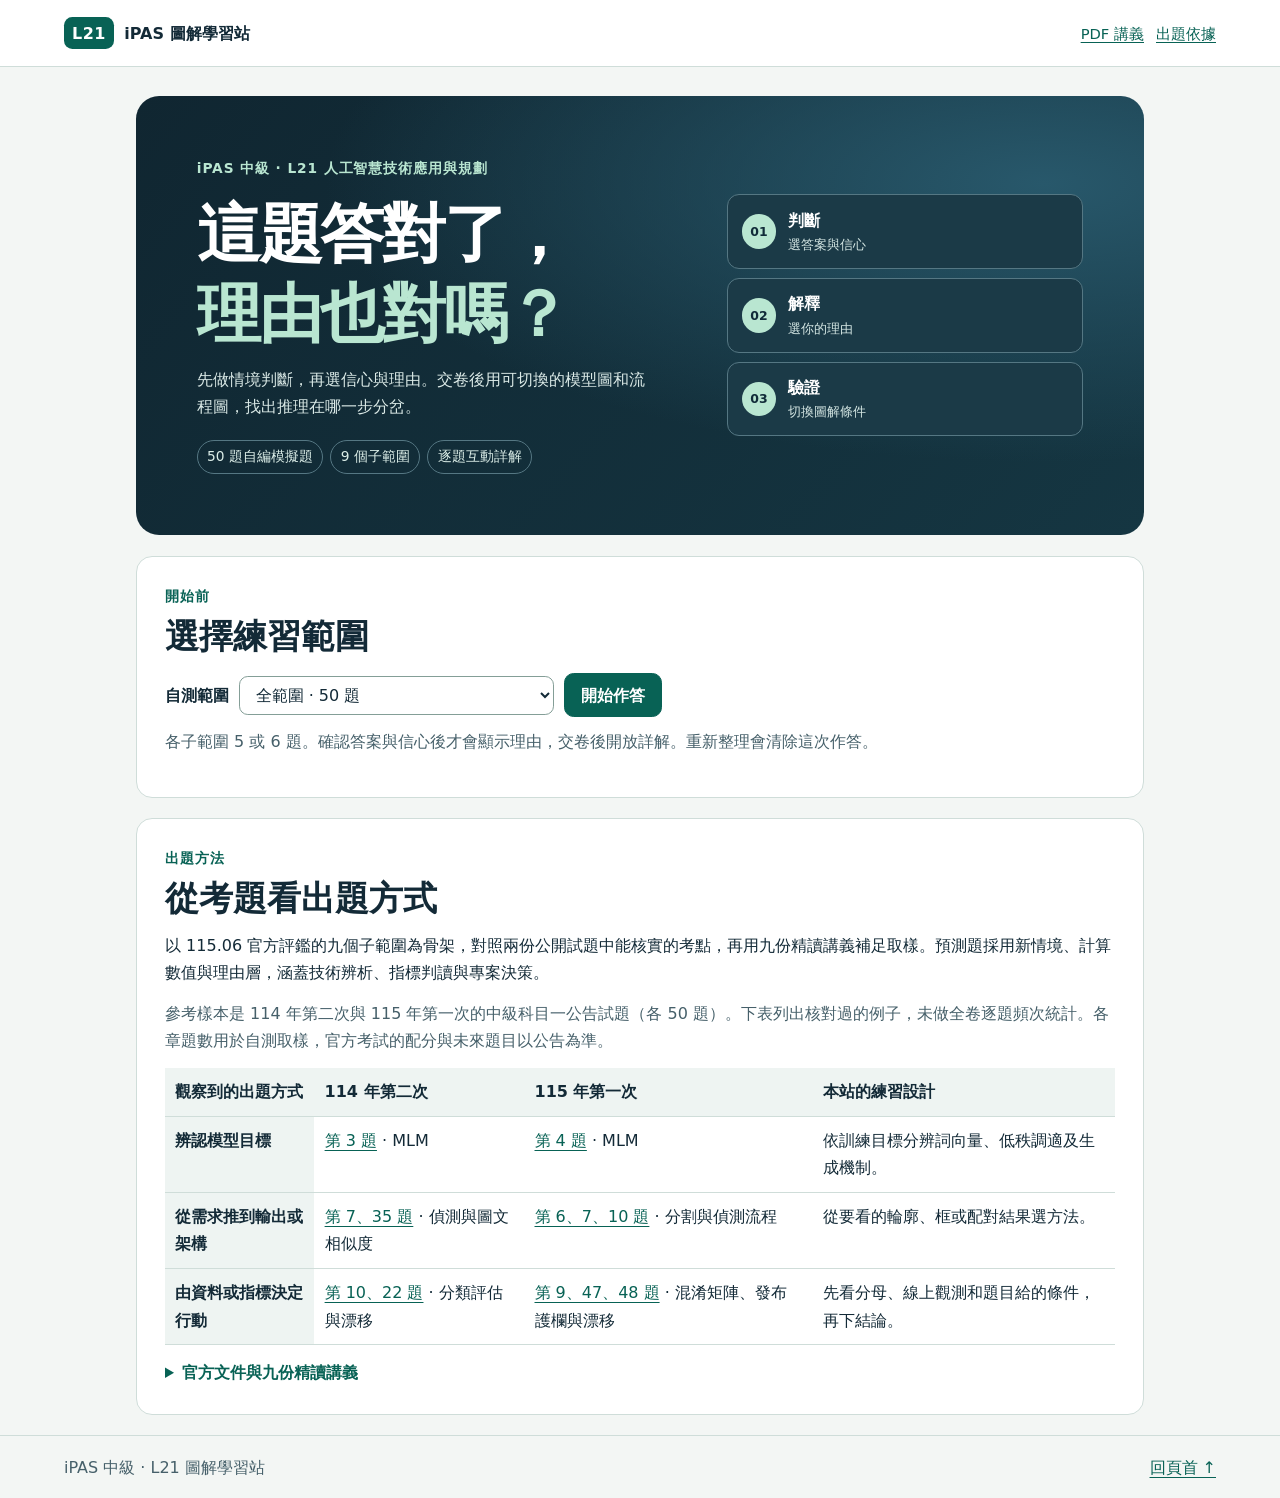
==== mock-exam.html @ 15147f22 "Add files via upload" ====
<!doctype html>
<html lang="zh-Hant-TW">
<head>
  <meta charset="utf-8">
  <meta name="viewport" content="width=device-width, initial-scale=1">
  <meta name="description" content="iPAS 中級 L21 的 50 道自編情境題，搭配信心、理由判斷和可切換圖解詳解。">
  <title>L21 觀念診斷與預測練習｜iPAS 圖解學習站</title>
  <style>
:root {
  color-scheme: light;
  --bg: #f3f6f4;
  --paper: #fff;
  --ink: #132a37;
  --muted: #46606a;
  --navy: #112b39;
  --teal: #086255;
  --mint: #b9e6d1;
  --line: #cfddd9;
  --focus: #ae5500;
  --radius: 1rem;
  --max: 72rem;
  font-family: system-ui, "PingFang TC", "Microsoft JhengHei", sans-serif;
  line-height: 1.7;
}
*, *::before, *::after { box-sizing: border-box; }
[hidden] { display: none !important; }
body { margin: 0; background: var(--bg); color: var(--ink); }
a { color: var(--teal); text-underline-offset: .22em; }
a:hover { text-decoration-thickness: .15em; }
a:focus-visible, summary:focus-visible, button:focus-visible, [tabindex]:focus-visible {
  outline: .16rem solid var(--focus);
  outline-offset: .18rem;
}
button, summary { cursor: pointer; font: inherit; }
button { border: 1px solid var(--line); border-radius: .6rem; background: var(--paper); color: var(--teal); padding: .38rem .85rem; font-weight: 700; }
img, svg { max-width: 100%; }
p { margin: 0 0 .85rem; }
h1, h2, h3 { line-height: 1.25; margin: 0 0 .75rem; }
h1 { font-size: clamp(2.05rem, 6vw, 4rem); letter-spacing: -.035em; }
h2 { font-size: clamp(1.55rem, 4vw, 2.15rem); }
h3 { font-size: 1.23rem; }
code { background: #e9f0ed; border-radius: .25rem; padding: .12em .33em; color: var(--navy); }
ol, ul { padding-inline-start: 1.45rem; }
li + li { margin-top: .32rem; }
.frame { width: min(var(--max), calc(100% - 2.5rem)); margin-inline: auto; }
.skip { position: absolute; inset: .5rem auto auto 1rem; transform: translateY(-200%); z-index: 2; padding: .5rem 1rem; background: var(--paper); }
.skip:focus { transform: translateY(0); }
.site-header { background: var(--paper); border-bottom: 1px solid var(--line); }
.site-header .frame, .site-footer .frame { display: flex; align-items: center; justify-content: space-between; gap: .6rem 1.25rem; flex-wrap: wrap; }
.site-header .frame { min-height: 4.15rem; padding-block: .6rem; }
.site-footer { border-top: 1px solid var(--line); padding-block: 1.1rem; color: var(--muted); }
.site-footer p { margin: 0; }
.brand { display: inline-flex; align-items: center; gap: .65rem; color: var(--ink); font-weight: 800; text-decoration: none; }
.brand-mark { color: #fff; background: var(--teal); border-radius: .52rem; padding: .15rem .5rem; letter-spacing: .03em; }
.top-nav { display: flex; flex-wrap: wrap; gap: .75rem; font-size: .92rem; }
.eyebrow, .chapter-no { font-size: .86rem; color: var(--teal); font-weight: 800; letter-spacing: .065em; }
.hero { padding: clamp(1.65rem, 5vw, 3.8rem); background: var(--navy); color: #fff; border-radius: 1.45rem; margin-block: 1.8rem 2.45rem; }
.hero p { max-width: 40ch; color: #dbeae7; }
.hero .eyebrow { color: var(--mint); }
.hero .accent { color: var(--mint); }
.hero-grid { display: grid; grid-template-columns: minmax(0, 1.5fr) minmax(0, 1fr); align-items: center; gap: 2rem; }
.hero-figure { display: block; width: min(100%, 24rem); margin: auto; }
.button-link { display: inline-block; margin-top: .5rem; padding: .58rem 1rem; background: var(--mint); border-radius: .55rem; color: var(--navy); font-weight: 800; text-decoration: none; }
.button-link:hover { background: #d2f4e5; }
.hero .button-link:focus-visible { outline-color: #ffd48a; }
.home-section { margin-block: 2.4rem; }
.section-note, .meta { color: var(--muted); }
.lesson-card { display: grid; align-items: start; grid-template-columns: 4.4rem minmax(0, 1fr); gap: .65rem 1rem; background: var(--paper); border: 1px solid var(--line); border-radius: var(--radius); padding: 1.3rem; }
.lesson-card p:last-child, details p:last-child { margin-bottom: 0; }
.lesson-card .chapter-no { justify-self: start; padding: .3rem .5rem; background: #e8f4ee; border-radius: .4rem; }
.card-link { display: inline-block; margin-bottom: .4rem; font-weight: 750; }
.preview { color: var(--muted); }
.preview > summary { width: fit-content; max-width: 100%; padding: .3rem .1rem; color: var(--teal); font-weight: 730; }
.preview[open] > summary { margin-bottom: .18rem; }
.preview-panel { border-inline-start: .18rem solid #77ab9b; padding: .35rem .7rem; margin: 0; color: var(--ink); }
.preview-panel ul { margin: 0; }
.reading-steps { display: grid; grid-template-columns: repeat(3, minmax(0, 1fr)); gap: .8rem; list-style: none; padding: 0; }
.reading-steps li { margin: 0; padding: .95rem; background: #e8f1ed; border-radius: .65rem; }
.reading-steps strong { color: var(--teal); display: block; }
.materials { columns: 2; column-gap: 2.3rem; }
.materials li { break-inside: avoid; margin: 0 0 .45rem; }
.lesson-grid { display: grid; grid-template-columns: 11rem minmax(0, 1fr); align-items: start; gap: 1.6rem; margin-bottom: 2.4rem; }
.toc { position: sticky; top: 1rem; padding: 1rem; background: var(--paper); border: 1px solid var(--line); border-radius: .8rem; }
.toc strong { display: block; margin-bottom: .35rem; }
.toc ul { margin: 0; }
.toc a { display: inline-block; padding-block: .15rem; }
.lesson-content > section { padding: clamp(1rem, 3vw, 1.65rem); margin-bottom: 1.05rem; background: var(--paper); border: 1px solid var(--line); border-radius: var(--radius); scroll-margin-top: 1rem; }
#concepts nav { margin-bottom: 1rem; }
.topic { margin-top: 1.4rem; padding-top: 1.2rem; border-top: 1px solid var(--line); }
figcaption { margin-top: .6rem; color: var(--muted); font-size: .92rem; }
.note { padding: .75rem .9rem; border-inline-start: .24rem solid var(--teal); background: #ecf5f0; }
.table-wrap { overflow-x: auto; }
table { width: 100%; min-width: 31rem; border-collapse: collapse; text-align: start; }
th, td { border-bottom: 1px solid var(--line); text-align: start; vertical-align: top; padding: .65rem; }
th { background: #eef4f2; }
.badge { display: inline-block; border-radius: .35rem; background: #f8e7c9; color: #603500; padding: .04rem .38rem; font-size: .83rem; font-weight: 750; }
.question, .answer { border: 1px solid var(--line); border-radius: .7rem; margin-top: .8rem; padding: .8rem; }
.question ol, .answer ol { margin-block: .4rem 0; }
.answer > summary { color: var(--teal); font-weight: 750; }
.answer[open] > summary { margin-bottom: .65rem; }
.answer-controls { display: flex; flex-wrap: wrap; gap: .55rem; }
.source-list { overflow-wrap: anywhere; }
@media (max-width: 47rem) {
  .hero-grid, .lesson-grid { grid-template-columns: minmax(0, 1fr); }
  .hero-figure { max-width: 16rem; }
  .hero-grid { gap: .8rem; }
  .toc { position: static; }
  .toc ul { display: grid; grid-template-columns: repeat(2, minmax(0, 1fr)); }
}
@media (max-width: 34rem) {
  .frame { width: calc(100% - 1.45rem); }
  .hero { margin-top: 1rem; }
  .reading-steps, .lesson-card { grid-template-columns: minmax(0, 1fr); }
  .materials { columns: 1; }
  .preview > summary { padding-block: .5rem; }
}

/* Chapter accents and the shared visual model components. */
body { --model: #086255; --model-soft: #d8f0e8; }
.vision { --model: #2c559b; --model-soft: #e1ebff; }
.generative { --model: #8f405d; --model-soft: #f7e5ed; }
.hero {
  position: relative;
  isolation: isolate;
  background:
    radial-gradient(ellipse at 90% 20%, #28586b 0%, transparent 56%),
    linear-gradient(132deg, #102631, #153642);
}
.hero-kicker { display: flex; gap: .6rem 1rem; flex-wrap: wrap; align-items: center; }
.hero-kicker span { padding: .12rem .55rem; border: 1px solid #7eb1aa; border-radius: 4rem; }
.hero-figure { color: #c0efda; filter: drop-shadow(0 0 .9rem #77d8ae40); }
.home-chapters { display: grid; grid-template-columns: repeat(3, minmax(0, 1fr)); gap: 1rem; align-items: start; }
.home-chapters .lesson-card {
  display: flex;
  flex-direction: column;
  gap: .75rem;
  border-top: .22rem solid var(--model);
  min-width: 0;
}
.home-chapters .lesson-card h3 { margin-bottom: .3rem; }
.home-chapters .lesson-card .chapter-no { align-self: flex-start; color: var(--model); background: var(--model-soft); }
.home-chapters ul.preview-panel { padding-inline-start: 1.45rem; }
.chapter-art {
  width: 100%;
  height: 6.25rem;
  color: var(--model);
  background: var(--model-soft);
  border-radius: .65rem;
  display: block;
}
.model-demo {
  margin: 1rem 0;
  padding: clamp(.75rem, 2.4vw, 1.15rem);
  border: 1px solid var(--line);
  border-radius: .8rem;
  background: #f4f8f7;
}
.model-demo h3 { margin-bottom: .75rem; }
.model-controls { display: flex; gap: .4rem; flex-wrap: wrap; margin-bottom: .65rem; }
.model-controls button { color: var(--model); min-height: 2.6rem; }
.model-controls button[aria-pressed="true"] {
  background: var(--model);
  color: #fff;
  border-color: var(--model);
}
.model-state {
  display: grid;
  gap: .6rem;
  margin: 0;
  padding: .85rem;
  border: 1px solid var(--line);
  border-radius: .65rem;
  background: var(--paper);
  overflow-wrap: anywhere;
}
.model-state + .model-state { margin-top: .65rem; }
.model-demo[data-model-ready] .model-state { margin-top: 0; }
.model-demo[data-model-ready] .model-state:not([hidden]) { animation: reveal-model .22s ease-out; }
@keyframes reveal-model { from { opacity: .65; } to { opacity: 1; } }
.model-state strong:first-child { color: var(--model); }
.model-state p { margin: 0; }
.model-demo figcaption { margin-top: .75rem; }
.model-flow { list-style: none; display: grid; grid-template-columns: repeat(auto-fit, minmax(min(100%, 8rem), 1fr)); padding: 0; gap: .8rem; margin: 0; }
.model-flow li {
  position: relative;
  display: grid;
  align-content: start;
  gap: .28rem;
  margin: 0;
  border-radius: .55rem;
  background: var(--model-soft);
  color: var(--ink);
  padding: .6rem;
  min-width: 0;
}
.model-flow .step-index { color: var(--model); font-size: .75rem; font-weight: 800; }
.model-flow li > strong { color: var(--model); }
.model-flow li > span:last-child { font-size: .88rem; }
.model-scene { display: block; width: min(100%, 24rem); height: auto; margin-inline: auto; color: var(--model); }
.model-state .tokens { display: flex; align-items: center; flex-wrap: wrap; gap: .36rem; }
.tokens span {
  display: inline-block;
  padding: .25rem .52rem;
  color: var(--model);
  background: var(--model-soft);
  border: 1px solid currentColor;
  border-radius: .35rem;
  font-weight: 700;
}
.matrix-layout { display: flex; flex-wrap: wrap; align-items: center; justify-content: center; gap: .7rem 1.15rem; }
.matrix-wrap { text-align: center; }
.matrix { display: grid; grid-template-columns: repeat(var(--cols), minmax(1.55rem, 1fr)); gap: .15rem; margin: .25rem auto; width: max-content; }
.matrix span { display: grid; place-items: center; min-width: 1.55rem; min-height: 1.55rem; border-radius: .22rem; background: #edf2f1; font-size: .84rem; }
.matrix .highlight { background: var(--model); color: white; font-weight: 750; }
.matrix-caption { font-size: .84rem; color: var(--muted); }
.diagram-key { display: flex; flex-wrap: wrap; justify-content: center; gap: .35rem 1rem; font-size: .85rem; }
.diagram-key span { padding: .15rem .5rem; border-radius: .3rem; background: var(--model-soft); color: var(--model); }
.note { margin-top: .85rem; }
@media (max-width: 55rem) { .home-chapters { grid-template-columns: 1fr; } }
@media (max-width: 34rem) {
  .model-flow { grid-template-columns: 1fr; }
  .model-controls button { flex: 1 1 auto; }
}
@media (prefers-reduced-motion: reduce) { .model-demo[data-model-ready] .model-state { animation: none; } }

.mock-shell { max-width: 63rem; }
.mock-hero { display: grid; grid-template-columns: 1.4fr 1fr; gap: 2rem; align-items: center; margin-bottom: 1.35rem; }
.mock-hero p { max-width: 45ch; }
.mock-hero-tags { display: flex; flex-wrap: wrap; gap: .45rem; list-style: none; padding: 0; margin: 1.25rem 0 0; }
.mock-hero-tags li { margin: 0; padding: .25rem .58rem; border: 1px solid #557783; border-radius: 2rem; color: #dceee8; font-size: .86rem; }
.mock-hero-map { display: grid; gap: .55rem; }
.mock-hero-map div { display: grid; grid-template-columns: 2.15rem 1fr; column-gap: .75rem; padding: .72rem .85rem; border: 1px solid #557783; border-radius: .75rem; background: #1b3a47; }
.mock-hero-map div > span { grid-row: span 2; align-self: center; display: grid; place-items: center; width: 2.15rem; height: 2.15rem; border-radius: 50%; background: var(--mint); color: var(--navy); font-size: .78rem; font-weight: 800; }
.mock-hero-map small { color: #d4e6e3; }
.mock-section { margin-block: 1.25rem; scroll-margin-top: 1rem; }
.mock-card { min-width: 0; border: 1px solid var(--line); border-radius: var(--radius); padding: clamp(1rem, 3vw, 1.75rem); background: var(--paper); }
.mock-section .eyebrow { margin-bottom: .4rem; }
.mock-note { color: var(--muted); }
.mock-setup { display: flex; flex-wrap: wrap; align-items: center; gap: .65rem; margin: .95rem 0 .7rem; }
.mock-setup label { font-weight: 750; }
.mock-setup select { min-width: 0; max-width: 100%; padding: .5rem .7rem; border-radius: .55rem; border: 1px solid #849e97; background: var(--paper); color: var(--ink); font: inherit; }
.mock-setup select:focus-visible { outline: .16rem solid var(--focus); outline-offset: .18rem; }
.mock-primary { min-height: 2.75rem; background: var(--teal); color: white; border-color: var(--teal); padding-inline: 1rem; }
.mock-primary:hover { background: #084f46; }
.mock-progress { margin: 1rem 0 .75rem; }
.mock-progress > div { display: flex; justify-content: space-between; align-items: center; gap: .6rem; }
.mock-progress p { margin: 0; font-weight: 800; color: var(--teal); }
.mock-progress progress { width: 100%; height: .65rem; accent-color: var(--teal); }
.mock-question { margin-bottom: .7rem; }
.mock-question h3 small { font-size: .85em; color: var(--teal); }
.mock-stem { font-size: clamp(1.05rem, 2vw, 1.2rem); max-width: 61ch; margin-block: .6rem 1rem; }
.mock-question fieldset { min-inline-size: 0; display: grid; gap: .5rem; margin: .95rem 0 0; padding: 0; border: 0; }
.mock-question legend { font-weight: 800; padding: 0; margin-bottom: .42rem; }
.mock-option { display: flex; align-items: baseline; gap: .6rem; padding: .55rem .75rem; border: 1px solid #d1dfd9; border-radius: .62rem; cursor: pointer; }
.mock-option:hover { border-color: #78aa9b; background: #f6fbf8; }
.mock-option:has(input:checked) { border-color: #2c806f; background: #e7f5ef; }
.mock-option:has(input:focus-visible) { outline: .16rem solid var(--focus); outline-offset: .12rem; }
.mock-option input { flex: 0 0 auto; accent-color: var(--teal); margin: 0; }
.mock-option b { display: inline-block; min-width: 1.4rem; color: var(--teal); }
.mock-question fieldset:disabled .mock-option { cursor: default; }
.mock-confidence { display: flex; flex-wrap: wrap; gap: .45rem; }
.mock-question [data-reasons] { border-top: 1px solid var(--line); padding-top: .6rem; }
.mock-question [data-reasons] legend { padding-right: .4rem; }
.mock-actions { display: flex; flex-wrap: wrap; align-items: center; justify-content: flex-end; gap: .55rem; }
.mock-error { color: #9a351b; font-weight: 700; margin: 0; }
.mock-scorecards { display: grid; grid-template-columns: repeat(3, 1fr); gap: .65rem; margin: .85rem 0; }
.mock-scorecards > div { padding: .7rem .95rem; border: 1px solid #c9e2d9; border-radius: .65rem; background: #edf6f2; }
.mock-scorecards span { display: block; color: var(--muted); }
.mock-scorecards strong { font-size: clamp(1.3rem, 4vw, 2rem); color: var(--teal); line-height: 1.35; }
.mock-chapter-scores { display: flex; flex-wrap: wrap; gap: .42rem; list-style: none; padding: 0; margin: .65rem 0 1.4rem; }
.mock-chapter-scores li { margin: 0; padding: .25rem .56rem; border: 1px solid var(--line); border-radius: .5rem; }
.mock-diagnoses { padding: 0; list-style: none; }
.mock-diagnoses li { display: flex; flex-wrap: wrap; align-items: center; justify-content: space-between; gap: .15rem .65rem; padding: .48rem 0; margin: 0; border-bottom: 1px solid var(--line); }
.mock-diagnoses li span { background: #edf1f6; color: #354e63; font-weight: 750; font-size: .85rem; padding: .17rem .42rem; border-radius: .35rem; }
.mock-diagnoses li span[data-tone="good"] { background: #dbf0e5; color: #06584a; }
.mock-diagnoses li span[data-tone="priority"] { background: #fae4d7; color: #80351e; }
.mock-answer { padding: 1rem; background: var(--paper); scroll-margin-top: .6rem; }
.mock-answer > summary { min-height: 2.15rem; }
.mock-answer-key { color: #075e51; padding: .65rem .8rem; border-inline-start: .22rem solid #278571; background: #e8f5ef; }
.mock-your-answer, .mock-original { color: var(--muted); }
.mock-original-options { list-style: none; padding: 0; margin: -.45rem 0 1.1rem; }
.mock-model { --model: var(--teal); margin: .95rem 0; }
.mock-model-state { border-radius: .65rem; padding: .8rem; }
.mock-state-title { margin-bottom: .5rem; color: var(--teal); }
.mock-flow { display: grid; grid-template-columns: repeat(3, minmax(0, 1fr)); gap: 1.35rem; list-style: none; padding: 0; margin: 0; }
.mock-flow li { position: relative; margin: 0; padding: .62rem .7rem; background: #fff; border: 1px solid #cbded7; border-radius: .55rem; overflow-wrap: anywhere; }
.mock-flow li:not(:last-child)::after { content: "→"; position: absolute; inset-inline-end: -1.15rem; top: 44%; color: var(--teal); font-weight: 800; }
.mock-flow li > span { display: block; color: var(--teal); font-size: .81rem; font-weight: 800; margin-bottom: .15rem; }
.mock-insight { margin: .55rem 0 0; color: var(--muted); }
.mock-visual { display: block; width: min(100%, 22rem); margin: 0 auto .35rem; }
.mock-chart { width: min(100%, 24rem); margin: 0 auto .7rem; }
.mock-bar { display: block; border-radius: .45rem; overflow: hidden; }
.mock-bar svg { display: block; width: 100%; height: 1rem; }
.mock-chart > div { display: flex; justify-content: space-between; gap: .55rem; color: var(--muted); font-size: .88rem; }
.mock-rationales { margin: .45rem 0 .85rem; list-style: none; padding: 0; }
.mock-rationales li { padding: .5rem .65rem; border-radius: .4rem; background: #f1f5f3; }
.mock-rationales li strong { margin-inline-end: .2rem; }
.mock-rationales .mock-correct { background: #e3f3eb; }
.mock-evidence { color: var(--muted); font-size: .88rem; }
.mock-sources { margin-top: .85rem; }
.mock-sources summary { color: var(--teal); font-weight: 750; }
.mock-coverage { list-style: none; padding: 0; }
.mock-coverage li span { display: inline-block; color: var(--muted); min-width: 8rem; }
@media (max-width: 42rem) {
  .mock-hero { grid-template-columns: 1fr; gap: 1.15rem; }
  .mock-flow { grid-template-columns: 1fr; gap: .95rem; }
  .mock-flow li:not(:last-child)::after { content: "↓"; inset-inline-end: auto; left: .75rem; top: auto; bottom: -1.05rem; line-height: 1; }
}
@media (max-width: 30rem) {
  .mock-scorecards { grid-template-columns: 1fr; }
  .mock-scorecards > div { display: flex; align-items: center; justify-content: space-between; gap: .55rem; }
  .mock-setup { align-items: stretch; flex-direction: column; }
}


  </style>
</head>
<body>
  <a class="skip" href="#main">跳至主要內容</a>
  <header class="site-header"><div class="frame">
    <a class="brand" href="./index.html"><span class="brand-mark">L21</span> iPAS 圖解學習站</a>
    <nav class="top-nav" aria-label="網站導覽"><a href="#sources">PDF 講義</a><a href="#evidence">出題依據</a></nav>
  </div></header>
  <main id="main" class="frame mock-shell" tabindex="-1">
    <section class="hero mock-hero" aria-labelledby="title">
      <div>
        <p class="eyebrow">iPAS 中級 · L21 人工智慧技術應用與規劃</p>
        <h1 id="title">這題答對了，<br><span class="accent">理由也對嗎？</span></h1>
        <p>先做情境判斷，再選信心與理由。交卷後用可切換的模型圖和流程圖，找出推理在哪一步分岔。</p>
        <ul class="mock-hero-tags"><li>50 題自編模擬題</li><li>9 個子範圍</li><li>逐題互動詳解</li></ul>
      </div>
      <div class="mock-hero-map" aria-label="三步自測">
        <div><span>01</span><strong>判斷</strong><small>選答案與信心</small></div>
        <div><span>02</span><strong>解釋</strong><small>選你的理由</small></div>
        <div><span>03</span><strong>驗證</strong><small>切換圖解條件</small></div>
      </div>
    </section>

    <section id="setup" class="mock-card mock-section" data-setup hidden aria-labelledby="setup-title">
      <p class="eyebrow">開始前</p><h2 id="setup-title" tabindex="-1">選擇練習範圍</h2>
      <form data-setup-form class="mock-setup">
        <label for="mock-scope">自測範圍</label>
        <select id="mock-scope" name="scope"><option value="all">全範圍 · 50 題</option><option value="3.1">3.1 自然語言處理技術與應用（6 題）</option><option value="3.2">3.2 電腦視覺技術與應用（6 題）</option><option value="3.3">3.3 生成式 AI 技術與應用（6 題）</option><option value="3.4">3.4 多模態人工智慧應用（5 題）</option><option value="4.1">4.1 AI 導入評估（5 題）</option><option value="4.2">4.2 AI 導入規劃（5 題）</option><option value="4.3">4.3 AI 風險管理（5 題）</option><option value="5.1">5.1 數據準備與模型選擇（6 題）</option><option value="5.2">5.2 AI 技術系統集成與部署（6 題）</option></select>
        <button class="mock-primary" type="submit">開始作答</button>
      </form>
      <p class="mock-note">各子範圍 5 或 6 題。確認答案與信心後才會顯示理由，交卷後開放詳解。重新整理會清除這次作答。</p>
    </section>
    <noscript><p class="note">目前以紙本模式呈現。請先記下答案、信心和理由，再到最下方展開詳解。圖解的兩種狀態會依序顯示。</p></noscript>

    <section id="practice" class="mock-section" aria-labelledby="practice-title">
      <h2 id="practice-title" class="mock-paper-heading">預測練習題</h2>
      <div class="mock-progress" data-progress hidden>
        <div><p data-progress-text></p><button type="button" data-reset>重新開始</button></div>
        <progress aria-label="已完成題數" value="0" max="50"></progress>
      </div>
      <form data-quiz-form>
    <article id="question-01" class="mock-question mock-card" data-question="01" data-chapter="3.1">
      <h3 tabindex="-1" data-question-title>第 1 題 <small>· 3.1</small></h3>
      <p id="stem-01" class="mock-stem">文件系統要區分「公司研究新材料」的「研究」和「這項研究已完成」的「研究」。在兩句都已正確斷詞的前提下，要為「研究」標示動詞或名詞，應接哪個步驟？</p>
      <fieldset data-main-options aria-describedby="stem-01"><legend>選一個答案</legend><label class="mock-option"><input type="radio" name="answer-01" value="A" autocomplete="off"><span><b>A</b>再次斷詞</span></label><label class="mock-option"><input type="radio" name="answer-01" value="B" autocomplete="off"><span><b>B</b>詞性標註</span></label><label class="mock-option"><input type="radio" name="answer-01" value="C" autocomplete="off"><span><b>C</b>命名實體辨識</span></label><label class="mock-option"><input type="radio" name="answer-01" value="D" autocomplete="off"><span><b>D</b>停用詞移除</span></label></fieldset>
      <fieldset data-confidence><legend>這個答案你有多確定？</legend><div class="mock-confidence"><label class="mock-option"><input type="radio" name="confidence-01" value="sure" autocomplete="off"><span>有把握</span></label><label class="mock-option"><input type="radio" name="confidence-01" value="unsure" autocomplete="off"><span>有些猶豫</span></label><label class="mock-option"><input type="radio" name="confidence-01" value="guess" autocomplete="off"><span>我在猜</span></label></div></fieldset>
      <fieldset data-reasons><legend tabindex="-1">選出最能解釋這題的理由</legend><label class="mock-option"><input type="radio" name="reason-01" value="1" autocomplete="off"><span><b>1</b>同一詞形在所有句子中只能有一種詞性。</span></label><label class="mock-option"><input type="radio" name="reason-01" value="2" autocomplete="off"><span><b>2</b>斷詞決定邊界，詞性標註才判斷語法角色。</span></label><label class="mock-option"><input type="radio" name="reason-01" value="3" autocomplete="off"><span><b>3</b>只需辨認這個詞是否指一個命名實體。</span></label></fieldset>
    </article>
    <article id="question-02" class="mock-question mock-card" data-question="02" data-chapter="3.1">
      <h3 tabindex="-1" data-question-title>第 2 題 <small>· 3.1</small></h3>
      <p id="stem-02" class="mock-stem">情緒分類器使用一元詞袋（Unigram Bag of Words），每個詞只記次數，無額外位置或詞組特徵。對已斷詞的「先／退款／再／補寄」與「先／補寄／再／退款」，模型看到什麼？</p>
      <fieldset data-main-options aria-describedby="stem-02"><legend>選一個答案</legend><label class="mock-option"><input type="radio" name="answer-02" value="A" autocomplete="off"><span><b>A</b>第一句一定有較多非零維度</span></label><label class="mock-option"><input type="radio" name="answer-02" value="B" autocomplete="off"><span><b>B</b>第一句必得到更高情緒分數</span></label><label class="mock-option"><input type="radio" name="answer-02" value="C" autocomplete="off"><span><b>C</b>兩句的詞表維度相同，但向量一定不同</span></label><label class="mock-option"><input type="radio" name="answer-02" value="D" autocomplete="off"><span><b>D</b>兩句的一元詞袋向量相同</span></label></fieldset>
      <fieldset data-confidence><legend>這個答案你有多確定？</legend><div class="mock-confidence"><label class="mock-option"><input type="radio" name="confidence-02" value="sure" autocomplete="off"><span>有把握</span></label><label class="mock-option"><input type="radio" name="confidence-02" value="unsure" autocomplete="off"><span>有些猶豫</span></label><label class="mock-option"><input type="radio" name="confidence-02" value="guess" autocomplete="off"><span>我在猜</span></label></div></fieldset>
      <fieldset data-reasons><legend tabindex="-1">選出最能解釋這題的理由</legend><label class="mock-option"><input type="radio" name="reason-02" value="1" autocomplete="off"><span><b>1</b>交換順序不改變這四個詞的計數。</span></label><label class="mock-option"><input type="radio" name="reason-02" value="2" autocomplete="off"><span><b>2</b>向量會依原句詞元順序重新排列欄位。</span></label><label class="mock-option"><input type="radio" name="reason-02" value="3" autocomplete="off"><span><b>3</b>任何向量表示都會保留原文的順序。</span></label></fieldset>
    </article>
    <article id="question-03" class="mock-question mock-card" data-question="03" data-chapter="3.1">
      <h3 tabindex="-1" data-question-title>第 3 題 <small>· 3.1</small></h3>
      <p id="stem-03" class="mock-stem">研究員把「發票」當中心詞，把「下載」與「副本」當上下文。她以中心詞分別預測這兩個上下文詞，使用的是哪種 Word2Vec 訓練方式？</p>
      <fieldset data-main-options aria-describedby="stem-03"><legend>選一個答案</legend><label class="mock-option"><input type="radio" name="answer-03" value="A" autocomplete="off"><span><b>A</b>Skip-gram</span></label><label class="mock-option"><input type="radio" name="answer-03" value="B" autocomplete="off"><span><b>B</b>CBOW</span></label><label class="mock-option"><input type="radio" name="answer-03" value="C" autocomplete="off"><span><b>C</b>TF-IDF</span></label><label class="mock-option"><input type="radio" name="answer-03" value="D" autocomplete="off"><span><b>D</b>One-hot</span></label></fieldset>
      <fieldset data-confidence><legend>這個答案你有多確定？</legend><div class="mock-confidence"><label class="mock-option"><input type="radio" name="confidence-03" value="sure" autocomplete="off"><span>有把握</span></label><label class="mock-option"><input type="radio" name="confidence-03" value="unsure" autocomplete="off"><span>有些猶豫</span></label><label class="mock-option"><input type="radio" name="confidence-03" value="guess" autocomplete="off"><span>我在猜</span></label></div></fieldset>
      <fieldset data-reasons><legend tabindex="-1">選出最能解釋這題的理由</legend><label class="mock-option"><input type="radio" name="reason-03" value="1" autocomplete="off"><span><b>1</b>上下文詞越多，這個方法就改成預測中心詞。</span></label><label class="mock-option"><input type="radio" name="reason-03" value="2" autocomplete="off"><span><b>2</b>兩種方法只差詞表維度。</span></label><label class="mock-option"><input type="radio" name="reason-03" value="3" autocomplete="off"><span><b>3</b>同一中心詞能與周圍不同詞形成多個預測配對。</span></label></fieldset>
    </article>
    <article id="question-04" class="mock-question mock-card" data-question="04" data-chapter="3.1">
      <h3 tabindex="-1" data-question-title>第 4 題 <small>· 3.1</small></h3>
      <p id="stem-04" class="mock-stem">查詢向量為 (2, 0)，文件甲向量為 (1, 0)，乙為 (2, 2)。三個向量都非零。按餘弦相似度（Cosine Similarity）排序，哪項正確？</p>
      <fieldset data-main-options aria-describedby="stem-04"><legend>選一個答案</legend><label class="mock-option"><input type="radio" name="answer-04" value="A" autocomplete="off"><span><b>A</b>乙排前面，因為它和查詢的內積較大</span></label><label class="mock-option"><input type="radio" name="answer-04" value="B" autocomplete="off"><span><b>B</b>甲排前面，因為甲與查詢同向</span></label><label class="mock-option"><input type="radio" name="answer-04" value="C" autocomplete="off"><span><b>C</b>兩者同分，因為第一個分量都是正值</span></label><label class="mock-option"><input type="radio" name="answer-04" value="D" autocomplete="off"><span><b>D</b>甲排前面，因為餘弦一定偏好最短向量</span></label></fieldset>
      <fieldset data-confidence><legend>這個答案你有多確定？</legend><div class="mock-confidence"><label class="mock-option"><input type="radio" name="confidence-04" value="sure" autocomplete="off"><span>有把握</span></label><label class="mock-option"><input type="radio" name="confidence-04" value="unsure" autocomplete="off"><span>有些猶豫</span></label><label class="mock-option"><input type="radio" name="confidence-04" value="guess" autocomplete="off"><span>我在猜</span></label></div></fieldset>
      <fieldset data-reasons><legend tabindex="-1">選出最能解釋這題的理由</legend><label class="mock-option"><input type="radio" name="reason-04" value="1" autocomplete="off"><span><b>1</b>只看內積，不需考慮向量長度。</span></label><label class="mock-option"><input type="radio" name="reason-04" value="2" autocomplete="off"><span><b>2</b>只需比較第一個分量。</span></label><label class="mock-option"><input type="radio" name="reason-04" value="3" autocomplete="off"><span><b>3</b>除以向量長度乘積後，方向比純粹的內積大小更關鍵。</span></label></fieldset>
    </article>
    <article id="question-05" class="mock-question mock-card" data-question="05" data-chapter="3.1">
      <h3 tabindex="-1" data-question-title>第 5 題 <small>· 3.1</small></h3>
      <p id="stem-05" class="mock-stem">工程師只替一個 512×256 的線性權重矩陣加上秩為 4 的低秩調適（LoRA），將更新寫成 512×4 與 4×256 兩個可訓練矩陣的乘積。原始權重凍結且不計偏置。需要訓練幾個參數？</p>
      <fieldset data-main-options aria-describedby="stem-05"><legend>選一個答案</legend><label class="mock-option"><input type="radio" name="answer-05" value="A" autocomplete="off"><span><b>A</b>1,024</span></label><label class="mock-option"><input type="radio" name="answer-05" value="B" autocomplete="off"><span><b>B</b>131,072</span></label><label class="mock-option"><input type="radio" name="answer-05" value="C" autocomplete="off"><span><b>C</b>2,048</span></label><label class="mock-option"><input type="radio" name="answer-05" value="D" autocomplete="off"><span><b>D</b>3,072</span></label></fieldset>
      <fieldset data-confidence><legend>這個答案你有多確定？</legend><div class="mock-confidence"><label class="mock-option"><input type="radio" name="confidence-05" value="sure" autocomplete="off"><span>有把握</span></label><label class="mock-option"><input type="radio" name="confidence-05" value="unsure" autocomplete="off"><span>有些猶豫</span></label><label class="mock-option"><input type="radio" name="confidence-05" value="guess" autocomplete="off"><span>我在猜</span></label></div></fieldset>
      <fieldset data-reasons><legend tabindex="-1">選出最能解釋這題的理由</legend><label class="mock-option"><input type="radio" name="reason-05" value="1" autocomplete="off"><span><b>1</b>可訓練量取決於兩個因子各自的元素數。</span></label><label class="mock-option"><input type="radio" name="reason-05" value="2" autocomplete="off"><span><b>2</b>秩為 4 代表總共只有四個數可更新。</span></label><label class="mock-option"><input type="radio" name="reason-05" value="3" autocomplete="off"><span><b>3</b>需再把原權重中的每個數都算進可訓練量。</span></label></fieldset>
    </article>
    <article id="question-06" class="mock-question mock-card" data-question="06" data-chapter="3.1">
      <h3 tabindex="-1" data-question-title>第 6 題 <small>· 3.1</small></h3>
      <p id="stem-06" class="mock-stem">助理把送貨時限答成 10 天。追蹤紀錄顯示，生成模型收到的內容只有舊版文件，而現行文件寫 5 天，且從未進入檢索候選。應優先修哪一層？</p>
      <fieldset data-main-options aria-describedby="stem-06"><legend>選一個答案</legend><label class="mock-option"><input type="radio" name="answer-06" value="A" autocomplete="off"><span><b>A</b>調低生成溫度</span></label><label class="mock-option"><input type="radio" name="answer-06" value="B" autocomplete="off"><span><b>B</b>檢查現行文件的匯入、版本與檢索條件</span></label><label class="mock-option"><input type="radio" name="answer-06" value="C" autocomplete="off"><span><b>C</b>只改回答語氣</span></label><label class="mock-option"><input type="radio" name="answer-06" value="D" autocomplete="off"><span><b>D</b>把評估集的標準答案放入使用者提示</span></label></fieldset>
      <fieldset data-confidence><legend>這個答案你有多確定？</legend><div class="mock-confidence"><label class="mock-option"><input type="radio" name="confidence-06" value="sure" autocomplete="off"><span>有把握</span></label><label class="mock-option"><input type="radio" name="confidence-06" value="unsure" autocomplete="off"><span>有些猶豫</span></label><label class="mock-option"><input type="radio" name="confidence-06" value="guess" autocomplete="off"><span>我在猜</span></label></div></fieldset>
      <fieldset data-reasons><legend tabindex="-1">選出最能解釋這題的理由</legend><label class="mock-option"><input type="radio" name="reason-06" value="1" autocomplete="off"><span><b>1</b>先檢查正確證據有沒有進入模型可見內容。</span></label><label class="mock-option"><input type="radio" name="reason-06" value="2" autocomplete="off"><span><b>2</b>只要模型回答與收到的文件一致，業務答案就一定正確。</span></label><label class="mock-option"><input type="radio" name="reason-06" value="3" autocomplete="off"><span><b>3</b>所有錯誤都能靠增加生成長度修好。</span></label></fieldset>
    </article>
    <article id="question-07" class="mock-question mock-card" data-question="07" data-chapter="3.2">
      <h3 tabindex="-1" data-question-title>第 7 題 <small>· 3.2</small></h3>
      <p id="stem-07" class="mock-stem">輸入是 7×7 影像，使用一個 3×3 卷積核，步幅 2、零填補寬度 0、膨脹率 1。輸出特徵圖的高與寬是多少？</p>
      <fieldset data-main-options aria-describedby="stem-07"><legend>選一個答案</legend><label class="mock-option"><input type="radio" name="answer-07" value="A" autocomplete="off"><span><b>A</b>2×2</span></label><label class="mock-option"><input type="radio" name="answer-07" value="B" autocomplete="off"><span><b>B</b>4×4</span></label><label class="mock-option"><input type="radio" name="answer-07" value="C" autocomplete="off"><span><b>C</b>3×3</span></label><label class="mock-option"><input type="radio" name="answer-07" value="D" autocomplete="off"><span><b>D</b>5×5</span></label></fieldset>
      <fieldset data-confidence><legend>這個答案你有多確定？</legend><div class="mock-confidence"><label class="mock-option"><input type="radio" name="confidence-07" value="sure" autocomplete="off"><span>有把握</span></label><label class="mock-option"><input type="radio" name="confidence-07" value="unsure" autocomplete="off"><span>有些猶豫</span></label><label class="mock-option"><input type="radio" name="confidence-07" value="guess" autocomplete="off"><span>我在猜</span></label></div></fieldset>
      <fieldset data-reasons><legend tabindex="-1">選出最能解釋這題的理由</legend><label class="mock-option"><input type="radio" name="reason-07" value="1" autocomplete="off"><span><b>1</b>只計完全落在影像內的視窗起點，並包含起點 0。</span></label><label class="mock-option"><input type="radio" name="reason-07" value="2" autocomplete="off"><span><b>2</b>7÷2 向上取整即可，核大小不影響輸出。</span></label><label class="mock-option"><input type="radio" name="reason-07" value="3" autocomplete="off"><span><b>3</b>每張特徵圖一定與輸入同尺寸。</span></label></fieldset>
    </article>
    <article id="question-08" class="mock-question mock-card" data-question="08" data-chapter="3.2">
      <h3 tabindex="-1" data-question-title>第 8 題 <small>· 3.2</small></h3>
      <p id="stem-08" class="mock-stem">CNN 中一個 2×2 區域的數值是 0、2、3、1。對此區域分別執行最大池化（Max Pooling）和平均池化（Average Pooling），輸出各為何？</p>
      <fieldset data-main-options aria-describedby="stem-08"><legend>選一個答案</legend><label class="mock-option"><input type="radio" name="answer-08" value="A" autocomplete="off"><span><b>A</b>3 與 1.5</span></label><label class="mock-option"><input type="radio" name="answer-08" value="B" autocomplete="off"><span><b>B</b>3 與 2</span></label><label class="mock-option"><input type="radio" name="answer-08" value="C" autocomplete="off"><span><b>C</b>2 與 1.5</span></label><label class="mock-option"><input type="radio" name="answer-08" value="D" autocomplete="off"><span><b>D</b>0.5 與 1.5</span></label></fieldset>
      <fieldset data-confidence><legend>這個答案你有多確定？</legend><div class="mock-confidence"><label class="mock-option"><input type="radio" name="confidence-08" value="sure" autocomplete="off"><span>有把握</span></label><label class="mock-option"><input type="radio" name="confidence-08" value="unsure" autocomplete="off"><span>有些猶豫</span></label><label class="mock-option"><input type="radio" name="confidence-08" value="guess" autocomplete="off"><span>我在猜</span></label></div></fieldset>
      <fieldset data-reasons><legend tabindex="-1">選出最能解釋這題的理由</legend><label class="mock-option"><input type="radio" name="reason-08" value="1" autocomplete="off"><span><b>1</b>兩種池化都把數字轉成總和為 1 的機率。</span></label><label class="mock-option"><input type="radio" name="reason-08" value="2" autocomplete="off"><span><b>2</b>最大池化取區域最大值，平均池化保留區域平均。</span></label><label class="mock-option"><input type="radio" name="reason-08" value="3" autocomplete="off"><span><b>3</b>最大池化會同時回傳最大及次大值。</span></label></fieldset>
    </article>
    <article id="question-09" class="mock-question mock-card" data-question="09" data-chapter="3.2">
      <h3 tabindex="-1" data-question-title>第 9 題 <small>· 3.2</small></h3>
      <p id="stem-09" class="mock-stem">倉庫想在畫面上標出每個紙箱的大致矩形位置與類別。團隊只有矩形框標註，現場也沒有測量精細輪廓的需求。最直接的學習任務是什麼？</p>
      <fieldset data-main-options aria-describedby="stem-09"><legend>選一個答案</legend><label class="mock-option"><input type="radio" name="answer-09" value="A" autocomplete="off"><span><b>A</b>影像分類</span></label><label class="mock-option"><input type="radio" name="answer-09" value="B" autocomplete="off"><span><b>B</b>語意分割</span></label><label class="mock-option"><input type="radio" name="answer-09" value="C" autocomplete="off"><span><b>C</b>關鍵點偵測</span></label><label class="mock-option"><input type="radio" name="answer-09" value="D" autocomplete="off"><span><b>D</b>物件偵測</span></label></fieldset>
      <fieldset data-confidence><legend>這個答案你有多確定？</legend><div class="mock-confidence"><label class="mock-option"><input type="radio" name="confidence-09" value="sure" autocomplete="off"><span>有把握</span></label><label class="mock-option"><input type="radio" name="confidence-09" value="unsure" autocomplete="off"><span>有些猶豫</span></label><label class="mock-option"><input type="radio" name="confidence-09" value="guess" autocomplete="off"><span>我在猜</span></label></div></fieldset>
      <fieldset data-reasons><legend tabindex="-1">選出最能解釋這題的理由</legend><label class="mock-option"><input type="radio" name="reason-09" value="1" autocomplete="off"><span><b>1</b>同張圖的紙箱共享類別，所以一個整圖標籤就夠。</span></label><label class="mock-option"><input type="radio" name="reason-09" value="2" autocomplete="off"><span><b>2</b>每個物件要有個別位置，而且矩形框已足以滿足需求。</span></label><label class="mock-option"><input type="radio" name="reason-09" value="3" autocomplete="off"><span><b>3</b>只要有框標註就已經有精確像素遮罩。</span></label></fieldset>
    </article>
    <article id="question-10" class="mock-question mock-card" data-question="10" data-chapter="3.2">
      <h3 tabindex="-1" data-question-title>第 10 題 <small>· 3.2</small></h3>
      <p id="stem-10" class="mock-stem">同一類別的兩個候選框分數 0.91、0.80，交並比（IoU）為 0.74。只採用標準貪婪式非極大值抑制（NMS），規則是選取最高分框後，刪除與它 IoU 大於 0.60 的同類候選。剩下什麼？</p>
      <fieldset data-main-options aria-describedby="stem-10"><legend>選一個答案</legend><label class="mock-option"><input type="radio" name="answer-10" value="A" autocomplete="off"><span><b>A</b>兩框都保留</span></label><label class="mock-option"><input type="radio" name="answer-10" value="B" autocomplete="off"><span><b>B</b>只保留 0.91 的框</span></label><label class="mock-option"><input type="radio" name="answer-10" value="C" autocomplete="off"><span><b>C</b>只保留 0.80 的框</span></label><label class="mock-option"><input type="radio" name="answer-10" value="D" autocomplete="off"><span><b>D</b>用兩框的平均座標產生新框</span></label></fieldset>
      <fieldset data-confidence><legend>這個答案你有多確定？</legend><div class="mock-confidence"><label class="mock-option"><input type="radio" name="confidence-10" value="sure" autocomplete="off"><span>有把握</span></label><label class="mock-option"><input type="radio" name="confidence-10" value="unsure" autocomplete="off"><span>有些猶豫</span></label><label class="mock-option"><input type="radio" name="confidence-10" value="guess" autocomplete="off"><span>我在猜</span></label></div></fieldset>
      <fieldset data-reasons><legend tabindex="-1">選出最能解釋這題的理由</legend><label class="mock-option"><input type="radio" name="reason-10" value="1" autocomplete="off"><span><b>1</b>先比哪個框面積最大，再刪分數低的。</span></label><label class="mock-option"><input type="radio" name="reason-10" value="2" autocomplete="off"><span><b>2</b>交並比等於低分框是正解的機率。</span></label><label class="mock-option"><input type="radio" name="reason-10" value="3" autocomplete="off"><span><b>3</b>分數決定哪個框先保留，重疊門檻決定是否抑制其他框。</span></label></fieldset>
    </article>
    <article id="question-11" class="mock-question mock-card" data-question="11" data-chapter="3.2">
      <h3 tabindex="-1" data-question-title>第 11 題 <small>· 3.2</small></h3>
      <p id="stem-11" class="mock-stem">用影像分類器抓瑕疵，在某個門檻下有 TP＝24、FN＝6、FP＝14、TN＝56。以假陽率 FPR 為橫軸、真陽率 TPR 為縱軸。這個門檻對應哪一點？</p>
      <fieldset data-main-options aria-describedby="stem-11"><legend>選一個答案</legend><label class="mock-option"><input type="radio" name="answer-11" value="A" autocomplete="off"><span><b>A</b>（0.20，0.80）</span></label><label class="mock-option"><input type="radio" name="answer-11" value="B" autocomplete="off"><span><b>B</b>（0.80，0.20）</span></label><label class="mock-option"><input type="radio" name="answer-11" value="C" autocomplete="off"><span><b>C</b>（0.14，0.24）</span></label><label class="mock-option"><input type="radio" name="answer-11" value="D" autocomplete="off"><span><b>D</b>（0.63，0.80）</span></label></fieldset>
      <fieldset data-confidence><legend>這個答案你有多確定？</legend><div class="mock-confidence"><label class="mock-option"><input type="radio" name="confidence-11" value="sure" autocomplete="off"><span>有把握</span></label><label class="mock-option"><input type="radio" name="confidence-11" value="unsure" autocomplete="off"><span>有些猶豫</span></label><label class="mock-option"><input type="radio" name="confidence-11" value="guess" autocomplete="off"><span>我在猜</span></label></div></fieldset>
      <fieldset data-reasons><legend tabindex="-1">選出最能解釋這題的理由</legend><label class="mock-option"><input type="radio" name="reason-11" value="1" autocomplete="off"><span><b>1</b>兩軸都用所有受測影像數當分母。</span></label><label class="mock-option"><input type="radio" name="reason-11" value="2" autocomplete="off"><span><b>2</b>FPR 在真正良品中算誤報比例，TPR 在真正瑕疵中算抓到比例。</span></label><label class="mock-option"><input type="radio" name="reason-11" value="3" autocomplete="off"><span><b>3</b>FPR 等於警報中誤報的比例。</span></label></fieldset>
    </article>
    <article id="question-12" class="mock-question mock-card" data-question="12" data-chapter="3.2">
      <h3 tabindex="-1" data-question-title>第 12 題 <small>· 3.2</small></h3>
      <p id="stem-12" class="mock-stem">航拍圖上三輛相接的同類車輛，在現有輸出中全標為「車輛」像素，沒有各車 ID。若要直接取得每輛車的像素遮罩，哪個修改最合適？</p>
      <fieldset data-main-options aria-describedby="stem-12"><legend>選一個答案</legend><label class="mock-option"><input type="radio" name="answer-12" value="A" autocomplete="off"><span><b>A</b>改用整張影像分類</span></label><label class="mock-option"><input type="radio" name="answer-12" value="B" autocomplete="off"><span><b>B</b>將「車輛」改名為「交通工具」</span></label><label class="mock-option"><input type="radio" name="answer-12" value="C" autocomplete="off"><span><b>C</b>改成實例分割並準備各車的實例標註</span></label><label class="mock-option"><input type="radio" name="answer-12" value="D" autocomplete="off"><span><b>D</b>只對輸出做一次顏色替換</span></label></fieldset>
      <fieldset data-confidence><legend>這個答案你有多確定？</legend><div class="mock-confidence"><label class="mock-option"><input type="radio" name="confidence-12" value="sure" autocomplete="off"><span>有把握</span></label><label class="mock-option"><input type="radio" name="confidence-12" value="unsure" autocomplete="off"><span>有些猶豫</span></label><label class="mock-option"><input type="radio" name="confidence-12" value="guess" autocomplete="off"><span>我在猜</span></label></div></fieldset>
      <fieldset data-reasons><legend tabindex="-1">選出最能解釋這題的理由</legend><label class="mock-option"><input type="radio" name="reason-12" value="1" autocomplete="off"><span><b>1</b>相接同類車輛一定會在語意圖裡形成三個獨立連通區。</span></label><label class="mock-option"><input type="radio" name="reason-12" value="2" autocomplete="off"><span><b>2</b>只要辨識到車類就能知道哪個像素是哪一輛車。</span></label><label class="mock-option"><input type="radio" name="reason-12" value="3" autocomplete="off"><span><b>3</b>類別與個體是兩層資訊，需要把個體寫進預測與標註。</span></label></fieldset>
    </article>
    <article id="question-13" class="mock-question mock-card" data-question="13" data-chapter="3.3">
      <h3 tabindex="-1" data-question-title>第 13 題 <small>· 3.3</small></h3>
      <p id="stem-13" class="mock-stem">以最小化「重建損失＋β×KL 散度」訓練變分自編碼器（Variational Autoencoder, VAE）。KL 衡量編碼器得到的潛在分布與標準先驗的差異。若 β 從 1 改為 0，目標函數直接少了什麼？</p>
      <fieldset data-main-options aria-describedby="stem-13"><legend>選一個答案</legend><label class="mock-option"><input type="radio" name="answer-13" value="A" autocomplete="off"><span><b>A</b>重建品質的衡量</span></label><label class="mock-option"><input type="radio" name="answer-13" value="B" autocomplete="off"><span><b>B</b>解碼器的所有參數</span></label><label class="mock-option"><input type="radio" name="answer-13" value="C" autocomplete="off"><span><b>C</b>讓潛在分布接近先驗的這個明確懲罰</span></label><label class="mock-option"><input type="radio" name="answer-13" value="D" autocomplete="off"><span><b>D</b>所有取樣機制</span></label></fieldset>
      <fieldset data-confidence><legend>這個答案你有多確定？</legend><div class="mock-confidence"><label class="mock-option"><input type="radio" name="confidence-13" value="sure" autocomplete="off"><span>有把握</span></label><label class="mock-option"><input type="radio" name="confidence-13" value="unsure" autocomplete="off"><span>有些猶豫</span></label><label class="mock-option"><input type="radio" name="confidence-13" value="guess" autocomplete="off"><span>我在猜</span></label></div></fieldset>
      <fieldset data-reasons><legend tabindex="-1">選出最能解釋這題的理由</legend><label class="mock-option"><input type="radio" name="reason-13" value="1" autocomplete="off"><span><b>1</b>β 只影響解碼器輸出圖片尺寸。</span></label><label class="mock-option"><input type="radio" name="reason-13" value="2" autocomplete="off"><span><b>2</b>重建損失和先驗正則化服務不同目的，β 只乘在後者。</span></label><label class="mock-option"><input type="radio" name="reason-13" value="3" autocomplete="off"><span><b>3</b>去掉 KL 項就保證從先驗取樣的品質提高。</span></label></fieldset>
    </article>
    <article id="question-14" class="mock-question mock-card" data-question="14" data-chapter="3.3">
      <h3 tabindex="-1" data-question-title>第 14 題 <small>· 3.3</small></h3>
      <p id="stem-14" class="mock-stem">在標準 GAN 的一次生成器更新中，鑑別器權重暫時凍結，仍對生成樣本輸出真偽分數。生成器要如何利用這個訊號？</p>
      <fieldset data-main-options aria-describedby="stem-14"><legend>選一個答案</legend><label class="mock-option"><input type="radio" name="answer-14" value="A" autocomplete="off"><span><b>A</b>把真偽分數當成新的輸入噪聲</span></label><label class="mock-option"><input type="radio" name="answer-14" value="B" autocomplete="off"><span><b>B</b>將損失梯度經鑑別器傳回，更新生成器參數</span></label><label class="mock-option"><input type="radio" name="answer-14" value="C" autocomplete="off"><span><b>C</b>為每個噪聲指定一張必須逐像素重建的真圖</span></label><label class="mock-option"><input type="radio" name="answer-14" value="D" autocomplete="off"><span><b>D</b>只更新鑑別器並且不動生成器</span></label></fieldset>
      <fieldset data-confidence><legend>這個答案你有多確定？</legend><div class="mock-confidence"><label class="mock-option"><input type="radio" name="confidence-14" value="sure" autocomplete="off"><span>有把握</span></label><label class="mock-option"><input type="radio" name="confidence-14" value="unsure" autocomplete="off"><span>有些猶豫</span></label><label class="mock-option"><input type="radio" name="confidence-14" value="guess" autocomplete="off"><span>我在猜</span></label></div></fieldset>
      <fieldset data-reasons><legend tabindex="-1">選出最能解釋這題的理由</legend><label class="mock-option"><input type="radio" name="reason-14" value="1" autocomplete="off"><span><b>1</b>權重凍結代表鑑別器輸出與生成圖無關。</span></label><label class="mock-option"><input type="radio" name="reason-14" value="2" autocomplete="off"><span><b>2</b>生成器只需要比較兩張圖的像素誤差。</span></label><label class="mock-option"><input type="radio" name="reason-14" value="3" autocomplete="off"><span><b>3</b>參數不更新與梯度能否經過該運算是兩回事。</span></label></fieldset>
    </article>
    <article id="question-15" class="mock-question mock-card" data-question="15" data-chapter="3.3">
      <h3 tabindex="-1" data-question-title>第 15 題 <small>· 3.3</small></h3>
      <p id="stem-15" class="mock-stem">文字生成影像系統要保留指定海報構圖。相同提示下，燈塔的位置反覆偏離設計稿。現有模型支援相容的邊緣圖條件。應優先加哪項輸入？</p>
      <fieldset data-main-options aria-describedby="stem-15"><legend>選一個答案</legend><label class="mock-option"><input type="radio" name="answer-15" value="A" autocomplete="off"><span><b>A</b>更多與構圖無關的風格詞</span></label><label class="mock-option"><input type="radio" name="answer-15" value="B" autocomplete="off"><span><b>B</b>更長的輸出文字上限</span></label><label class="mock-option"><input type="radio" name="answer-15" value="C" autocomplete="off"><span><b>C</b>只換隨機種子並假定結果必定對齊</span></label><label class="mock-option"><input type="radio" name="answer-15" value="D" autocomplete="off"><span><b>D</b>加入從設計稿取出的邊緣圖，作為去噪時的結構條件</span></label></fieldset>
      <fieldset data-confidence><legend>這個答案你有多確定？</legend><div class="mock-confidence"><label class="mock-option"><input type="radio" name="confidence-15" value="sure" autocomplete="off"><span>有把握</span></label><label class="mock-option"><input type="radio" name="confidence-15" value="unsure" autocomplete="off"><span>有些猶豫</span></label><label class="mock-option"><input type="radio" name="confidence-15" value="guess" autocomplete="off"><span>我在猜</span></label></div></fieldset>
      <fieldset data-reasons><legend tabindex="-1">選出最能解釋這題的理由</legend><label class="mock-option"><input type="radio" name="reason-15" value="1" autocomplete="off"><span><b>1</b>文字描述與空間結構訊號能提供不同的約束。</span></label><label class="mock-option"><input type="radio" name="reason-15" value="2" autocomplete="off"><span><b>2</b>邊緣圖會把每個輸出像素鎖死。</span></label><label class="mock-option"><input type="radio" name="reason-15" value="3" autocomplete="off"><span><b>3</b>只要使用固定種子，構圖就會自動符合設計。</span></label></fieldset>
    </article>
    <article id="question-16" class="mock-question mock-card" data-question="16" data-chapter="3.3">
      <h3 tabindex="-1" data-question-title>第 16 題 <small>· 3.3</small></h3>
      <p id="stem-16" class="mock-stem">語言模型給四個候選的機率依序為 0.50、0.28、0.12、0.10。題設 Top-p 取累積機率首次達到或超過 p 的最短前綴。p＝0.75 時，哪些候選進入抽樣池？</p>
      <fieldset data-main-options aria-describedby="stem-16"><legend>選一個答案</legend><label class="mock-option"><input type="radio" name="answer-16" value="A" autocomplete="off"><span><b>A</b>只保留第一個</span></label><label class="mock-option"><input type="radio" name="answer-16" value="B" autocomplete="off"><span><b>B</b>保留前兩個</span></label><label class="mock-option"><input type="radio" name="answer-16" value="C" autocomplete="off"><span><b>C</b>保留前三個</span></label><label class="mock-option"><input type="radio" name="answer-16" value="D" autocomplete="off"><span><b>D</b>保留全部四個</span></label></fieldset>
      <fieldset data-confidence><legend>這個答案你有多確定？</legend><div class="mock-confidence"><label class="mock-option"><input type="radio" name="confidence-16" value="sure" autocomplete="off"><span>有把握</span></label><label class="mock-option"><input type="radio" name="confidence-16" value="unsure" autocomplete="off"><span>有些猶豫</span></label><label class="mock-option"><input type="radio" name="confidence-16" value="guess" autocomplete="off"><span>我在猜</span></label></div></fieldset>
      <fieldset data-reasons><legend tabindex="-1">選出最能解釋這題的理由</legend><label class="mock-option"><input type="radio" name="reason-16" value="1" autocomplete="off"><span><b>1</b>Top-p 表示只留機率大於 0.75 的單一候選。</span></label><label class="mock-option"><input type="radio" name="reason-16" value="2" autocomplete="off"><span><b>2</b>Top-p 根據排序後的累積機率決定保留幾項。</span></label><label class="mock-option"><input type="radio" name="reason-16" value="3" autocomplete="off"><span><b>3</b>Top-p 和 Top-k 一律留下同樣多的候選。</span></label></fieldset>
    </article>
    <article id="question-17" class="mock-question mock-card" data-question="17" data-chapter="3.3">
      <h3 tabindex="-1" data-question-title>第 17 題 <small>· 3.3</small></h3>
      <p id="stem-17" class="mock-stem">一段語音的參考逐字稿經約定切詞後有 50 個詞。比對時有 3 次替換、2 次刪除、5 次插入。詞錯誤率（Word Error Rate, WER）是多少？</p>
      <fieldset data-main-options aria-describedby="stem-17"><legend>選一個答案</legend><label class="mock-option"><input type="radio" name="answer-17" value="A" autocomplete="off"><span><b>A</b>10%</span></label><label class="mock-option"><input type="radio" name="answer-17" value="B" autocomplete="off"><span><b>B</b>15%</span></label><label class="mock-option"><input type="radio" name="answer-17" value="C" autocomplete="off"><span><b>C</b>20%</span></label><label class="mock-option"><input type="radio" name="answer-17" value="D" autocomplete="off"><span><b>D</b>25%</span></label></fieldset>
      <fieldset data-confidence><legend>這個答案你有多確定？</legend><div class="mock-confidence"><label class="mock-option"><input type="radio" name="confidence-17" value="sure" autocomplete="off"><span>有把握</span></label><label class="mock-option"><input type="radio" name="confidence-17" value="unsure" autocomplete="off"><span>有些猶豫</span></label><label class="mock-option"><input type="radio" name="confidence-17" value="guess" autocomplete="off"><span>我在猜</span></label></div></fieldset>
      <fieldset data-reasons><legend tabindex="-1">選出最能解釋這題的理由</legend><label class="mock-option"><input type="radio" name="reason-17" value="1" autocomplete="off"><span><b>1</b>分母要用預測逐字稿的詞數。</span></label><label class="mock-option"><input type="radio" name="reason-17" value="2" autocomplete="off"><span><b>2</b>插入是模型多說的字，應排除。</span></label><label class="mock-option"><input type="radio" name="reason-17" value="3" autocomplete="off"><span><b>3</b>分子納入替換、刪除、插入，分母用參考詞數。</span></label></fieldset>
    </article>
    <article id="question-18" class="mock-question mock-card" data-question="18" data-chapter="3.3">
      <h3 tabindex="-1" data-question-title>第 18 題 <small>· 3.3</small></h3>
      <p id="stem-18" class="mock-stem">研究助理把「找條款」與「寫摘要」交給不同代理。第一個代理回傳的頁碼不存在，而摘要代理能正常產文。要降低錯誤傳到使用者，應把哪一步加在哪裡？</p>
      <fieldset data-main-options aria-describedby="stem-18"><legend>選一個答案</legend><label class="mock-option"><input type="radio" name="answer-18" value="A" autocomplete="off"><span><b>A</b>在摘要前由協調器驗證頁碼，失敗時限次重試或轉人工</span></label><label class="mock-option"><input type="radio" name="answer-18" value="B" autocomplete="off"><span><b>B</b>在摘要後只檢查文字是否通順</span></label><label class="mock-option"><input type="radio" name="answer-18" value="C" autocomplete="off"><span><b>C</b>讓兩個代理用同樣的無效頁碼互相投票</span></label><label class="mock-option"><input type="radio" name="answer-18" value="D" autocomplete="off"><span><b>D</b>失敗後無上限重試</span></label></fieldset>
      <fieldset data-confidence><legend>這個答案你有多確定？</legend><div class="mock-confidence"><label class="mock-option"><input type="radio" name="confidence-18" value="sure" autocomplete="off"><span>有把握</span></label><label class="mock-option"><input type="radio" name="confidence-18" value="unsure" autocomplete="off"><span>有些猶豫</span></label><label class="mock-option"><input type="radio" name="confidence-18" value="guess" autocomplete="off"><span>我在猜</span></label></div></fieldset>
      <fieldset data-reasons><legend tabindex="-1">選出最能解釋這題的理由</legend><label class="mock-option"><input type="radio" name="reason-18" value="1" autocomplete="off"><span><b>1</b>只要代理數量增加，結果會自動正確。</span></label><label class="mock-option"><input type="radio" name="reason-18" value="2" autocomplete="off"><span><b>2</b>下游生成會依賴上游證據，先驗證介面交接才能攔截錯誤。</span></label><label class="mock-option"><input type="radio" name="reason-18" value="3" autocomplete="off"><span><b>3</b>驗證只要看輸出是否有合法格式。</span></label></fieldset>
    </article>
    <article id="question-19" class="mock-question mock-card" data-question="19" data-chapter="3.4">
      <h3 tabindex="-1" data-question-title>第 19 題 <small>· 3.4</small></h3>
      <p id="stem-19" class="mock-stem">物流模型先將溫度統計量與條碼影像的手工特徵拼接成單一向量，再由同一個分類器做預測。兩分支都沒有先輸出個別預測。依講義的特徵／決策層定義，這是哪一種？</p>
      <fieldset data-main-options aria-describedby="stem-19"><legend>選一個答案</legend><label class="mock-option"><input type="radio" name="answer-19" value="A" autocomplete="off"><span><b>A</b>決策層晚期融合</span></label><label class="mock-option"><input type="radio" name="answer-19" value="B" autocomplete="off"><span><b>B</b>特徵層早期融合</span></label><label class="mock-option"><input type="radio" name="answer-19" value="C" autocomplete="off"><span><b>C</b>只做跨模態對齊</span></label><label class="mock-option"><input type="radio" name="answer-19" value="D" autocomplete="off"><span><b>D</b>沒有融合</span></label></fieldset>
      <fieldset data-confidence><legend>這個答案你有多確定？</legend><div class="mock-confidence"><label class="mock-option"><input type="radio" name="confidence-19" value="sure" autocomplete="off"><span>有把握</span></label><label class="mock-option"><input type="radio" name="confidence-19" value="unsure" autocomplete="off"><span>有些猶豫</span></label><label class="mock-option"><input type="radio" name="confidence-19" value="guess" autocomplete="off"><span>我在猜</span></label></div></fieldset>
      <fieldset data-reasons><legend tabindex="-1">選出最能解釋這題的理由</legend><label class="mock-option"><input type="radio" name="reason-19" value="1" autocomplete="off"><span><b>1</b>拼接時已取得兩套決策。</span></label><label class="mock-option"><input type="radio" name="reason-19" value="2" autocomplete="off"><span><b>2</b>看資訊在哪裡合流，此例在分類決策前合併特徵。</span></label><label class="mock-option"><input type="radio" name="reason-19" value="3" autocomplete="off"><span><b>3</b>只要資料來自兩個感測來源，就一定是晚期融合。</span></label></fieldset>
    </article>
    <article id="question-20" class="mock-question mock-card" data-question="20" data-chapter="3.4">
      <h3 tabindex="-1" data-question-title>第 20 題 <small>· 3.4</small></h3>
      <p id="stem-20" class="mock-stem">一層跨模態注意力（Cross-Attention）用問題文字的表示當查詢 Q，用圖片區塊的表示當 K 與 V。該層輸出主要讓什麼取得什麼資訊？</p>
      <fieldset data-main-options aria-describedby="stem-20"><legend>選一個答案</legend><label class="mock-option"><input type="radio" name="answer-20" value="A" autocomplete="off"><span><b>A</b>圖片區塊取得其他圖片區塊的資訊</span></label><label class="mock-option"><input type="radio" name="answer-20" value="B" autocomplete="off"><span><b>B</b>文字詞元只取得同一句內其他文字的資訊</span></label><label class="mock-option"><input type="radio" name="answer-20" value="C" autocomplete="off"><span><b>C</b>文字查詢位置取得加權的圖片區塊資訊</span></label><label class="mock-option"><input type="radio" name="answer-20" value="D" autocomplete="off"><span><b>D</b>將影像直接重建成像素</span></label></fieldset>
      <fieldset data-confidence><legend>這個答案你有多確定？</legend><div class="mock-confidence"><label class="mock-option"><input type="radio" name="confidence-20" value="sure" autocomplete="off"><span>有把握</span></label><label class="mock-option"><input type="radio" name="confidence-20" value="unsure" autocomplete="off"><span>有些猶豫</span></label><label class="mock-option"><input type="radio" name="confidence-20" value="guess" autocomplete="off"><span>我在猜</span></label></div></fieldset>
      <fieldset data-reasons><legend tabindex="-1">選出最能解釋這題的理由</legend><label class="mock-option"><input type="radio" name="reason-20" value="1" autocomplete="off"><span><b>1</b>只要輸入有圖像，輸出位置一定對應圖像區塊。</span></label><label class="mock-option"><input type="radio" name="reason-20" value="2" autocomplete="off"><span><b>2</b>所有圖片區塊的權重一定相同。</span></label><label class="mock-option"><input type="radio" name="reason-20" value="3" autocomplete="off"><span><b>3</b>Q 決定誰發問，K 與 V 來自被查詢的表示。</span></label></fieldset>
    </article>
    <article id="question-21" class="mock-question mock-card" data-question="21" data-chapter="3.4">
      <h3 tabindex="-1" data-question-title>第 21 題 <small>· 3.4</small></h3>
      <p id="stem-21" class="mock-stem">圖文檢索模型使用正規化的圖文向量計算相似度。一張腳踏車照片對文字甲「紅色腳踏車」的分數為 0.42，對乙「藍色雨衣」的分數為 0.61。甲才是正確配對。依圖找文的對比訓練目標，應改善哪項？</p>
      <fieldset data-main-options aria-describedby="stem-21"><legend>選一個答案</legend><label class="mock-option"><input type="radio" name="answer-21" value="A" autocomplete="off"><span><b>A</b>讓同一圖片對甲的相對分數高於乙</span></label><label class="mock-option"><input type="radio" name="answer-21" value="B" autocomplete="off"><span><b>B</b>把兩個分數一起上調相同常數</span></label><label class="mock-option"><input type="radio" name="answer-21" value="C" autocomplete="off"><span><b>C</b>要求模型逐字生成甲的描述</span></label><label class="mock-option"><input type="radio" name="answer-21" value="D" autocomplete="off"><span><b>D</b>只讓乙的文字向量長度變大</span></label></fieldset>
      <fieldset data-confidence><legend>這個答案你有多確定？</legend><div class="mock-confidence"><label class="mock-option"><input type="radio" name="confidence-21" value="sure" autocomplete="off"><span>有把握</span></label><label class="mock-option"><input type="radio" name="confidence-21" value="unsure" autocomplete="off"><span>有些猶豫</span></label><label class="mock-option"><input type="radio" name="confidence-21" value="guess" autocomplete="off"><span>我在猜</span></label></div></fieldset>
      <fieldset data-reasons><legend tabindex="-1">選出最能解釋這題的理由</legend><label class="mock-option"><input type="radio" name="reason-21" value="1" autocomplete="off"><span><b>1</b>正例應在同一批候選中獲得較高的相對匹配分數。</span></label><label class="mock-option"><input type="radio" name="reason-21" value="2" autocomplete="off"><span><b>2</b>只要所有分數都提高，排序就一定正確。</span></label><label class="mock-option"><input type="radio" name="reason-21" value="3" autocomplete="off"><span><b>3</b>每個相似度都等同經校準的真實機率。</span></label></fieldset>
    </article>
    <article id="question-22" class="mock-question mock-card" data-question="22" data-chapter="3.4">
      <h3 tabindex="-1" data-question-title>第 22 題 <small>· 3.4</small></h3>
      <p id="stem-22" class="mock-stem">商店用商品文字加圖片預測退貨原因，想知道加入圖片對本任務有沒有實用價值。哪個實驗最能回答？</p>
      <fieldset data-main-options aria-describedby="stem-22"><legend>選一個答案</legend><label class="mock-option"><input type="radio" name="answer-22" value="A" autocomplete="off"><span><b>A</b>比較文字模型與圖文模型，但兩者測試集不同</span></label><label class="mock-option"><input type="radio" name="answer-22" value="B" autocomplete="off"><span><b>B</b>只比較兩個模型的訓練損失</span></label><label class="mock-option"><input type="radio" name="answer-22" value="C" autocomplete="off"><span><b>C</b>只檢查圖片編碼器的參數量</span></label><label class="mock-option"><input type="radio" name="answer-22" value="D" autocomplete="off"><span><b>D</b>在同一獨立測試集上比較文字基準與圖文方案，並記錄延遲及成本</span></label></fieldset>
      <fieldset data-confidence><legend>這個答案你有多確定？</legend><div class="mock-confidence"><label class="mock-option"><input type="radio" name="confidence-22" value="sure" autocomplete="off"><span>有把握</span></label><label class="mock-option"><input type="radio" name="confidence-22" value="unsure" autocomplete="off"><span>有些猶豫</span></label><label class="mock-option"><input type="radio" name="confidence-22" value="guess" autocomplete="off"><span>我在猜</span></label></div></fieldset>
      <fieldset data-reasons><legend tabindex="-1">選出最能解釋這題的理由</legend><label class="mock-option"><input type="radio" name="reason-22" value="1" autocomplete="off"><span><b>1</b>新增資訊來源必然增加業務價值。</span></label><label class="mock-option"><input type="radio" name="reason-22" value="2" autocomplete="off"><span><b>2</b>拿掉一種模態形成可比較基準，再看品質增量是否值得成本。</span></label><label class="mock-option"><input type="radio" name="reason-22" value="3" autocomplete="off"><span><b>3</b>只需比較各自最佳的訓練分數。</span></label></fieldset>
    </article>
    <article id="question-23" class="mock-question mock-card" data-question="23" data-chapter="3.4">
      <h3 tabindex="-1" data-question-title>第 23 題 <small>· 3.4</small></h3>
      <p id="stem-23" class="mock-stem">一次圖片檢索有三張相關圖片，排名分別是第 2、4、9 名。令 Recall@K＝前 K 名找到的相關張數／全部相關張數。Recall@5 是多少？</p>
      <fieldset data-main-options aria-describedby="stem-23"><legend>選一個答案</legend><label class="mock-option"><input type="radio" name="answer-23" value="A" autocomplete="off"><span><b>A</b>40%</span></label><label class="mock-option"><input type="radio" name="answer-23" value="B" autocomplete="off"><span><b>B</b>約 66.7%</span></label><label class="mock-option"><input type="radio" name="answer-23" value="C" autocomplete="off"><span><b>C</b>100%</span></label><label class="mock-option"><input type="radio" name="answer-23" value="D" autocomplete="off"><span><b>D</b>約 33.3%</span></label></fieldset>
      <fieldset data-confidence><legend>這個答案你有多確定？</legend><div class="mock-confidence"><label class="mock-option"><input type="radio" name="confidence-23" value="sure" autocomplete="off"><span>有把握</span></label><label class="mock-option"><input type="radio" name="confidence-23" value="unsure" autocomplete="off"><span>有些猶豫</span></label><label class="mock-option"><input type="radio" name="confidence-23" value="guess" autocomplete="off"><span>我在猜</span></label></div></fieldset>
      <fieldset data-reasons><legend tabindex="-1">選出最能解釋這題的理由</legend><label class="mock-option"><input type="radio" name="reason-23" value="1" autocomplete="off"><span><b>1</b>分母用前 K 個結果的固定數量。</span></label><label class="mock-option"><input type="radio" name="reason-23" value="2" autocomplete="off"><span><b>2</b>分母是三張已知相關圖，只數其中進入前五的張數。</span></label><label class="mock-option"><input type="radio" name="reason-23" value="3" autocomplete="off"><span><b>3</b>只檢查第一名是否正確即可。</span></label></fieldset>
    </article>
    <article id="question-24" class="mock-question mock-card" data-question="24" data-chapter="4.1">
      <h3 tabindex="-1" data-question-title>第 24 題 <small>· 4.1</small></h3>
      <p id="stem-24" class="mock-stem">費用審核目前只需檢查一條明確政策：發票日期不得晚於申報日。日期欄位已由上游可靠解析，規則未預期頻繁變動。主管要求可稽核、低維護成本。應優先做什麼？</p>
      <fieldset data-main-options aria-describedby="stem-24"><legend>選一個答案</legend><label class="mock-option"><input type="radio" name="answer-24" value="A" autocomplete="off"><span><b>A</b>以可讀日期規則建立基準，記錄觸發原因及例外</span></label><label class="mock-option"><input type="radio" name="answer-24" value="B" autocomplete="off"><span><b>B</b>收集大量樣本後訓練文字生成模型作日期判決</span></label><label class="mock-option"><input type="radio" name="answer-24" value="C" autocomplete="off"><span><b>C</b>由分群模型找日期組合</span></label><label class="mock-option"><input type="radio" name="answer-24" value="D" autocomplete="off"><span><b>D</b>每天人工抽樣，對所有資料都不做系統檢核</span></label></fieldset>
      <fieldset data-confidence><legend>這個答案你有多確定？</legend><div class="mock-confidence"><label class="mock-option"><input type="radio" name="confidence-24" value="sure" autocomplete="off"><span>有把握</span></label><label class="mock-option"><input type="radio" name="confidence-24" value="unsure" autocomplete="off"><span>有些猶豫</span></label><label class="mock-option"><input type="radio" name="confidence-24" value="guess" autocomplete="off"><span>我在猜</span></label></div></fieldset>
      <fieldset data-reasons><legend tabindex="-1">選出最能解釋這題的理由</legend><label class="mock-option"><input type="radio" name="reason-24" value="1" autocomplete="off"><span><b>1</b>需要稽核時就必須用黑箱模型再產生解釋。</span></label><label class="mock-option"><input type="radio" name="reason-24" value="2" autocomplete="off"><span><b>2</b>資料量越多，明確規則越無法使用。</span></label><label class="mock-option"><input type="radio" name="reason-24" value="3" autocomplete="off"><span><b>3</b>已知且穩定的判斷條件，適合先用確定性規則做比較基準。</span></label></fieldset>
    </article>
    <article id="question-25" class="mock-question mock-card" data-question="25" data-chapter="4.1">
      <h3 tabindex="-1" data-question-title>第 25 題 <small>· 4.1</small></h3>
      <p id="stem-25" class="mock-stem">兩個方案的品質、資安與用量條件相當，三年內費用如下。甲一次建置 80 萬、每年維運 12 萬；乙建置 15 萬、每年訂閱 36 萬。不折現且無其他成本。哪項比較正確？</p>
      <fieldset data-main-options aria-describedby="stem-25"><legend>選一個答案</legend><label class="mock-option"><input type="radio" name="answer-25" value="A" autocomplete="off"><span><b>A</b>乙三年一定省 65 萬</span></label><label class="mock-option"><input type="radio" name="answer-25" value="B" autocomplete="off"><span><b>B</b>兩個方案三年成本相同</span></label><label class="mock-option"><input type="radio" name="answer-25" value="C" autocomplete="off"><span><b>C</b>甲三年 116 萬，乙 123 萬，甲低 7 萬</span></label><label class="mock-option"><input type="radio" name="answer-25" value="D" autocomplete="off"><span><b>D</b>乙三年 51 萬，比甲便宜</span></label></fieldset>
      <fieldset data-confidence><legend>這個答案你有多確定？</legend><div class="mock-confidence"><label class="mock-option"><input type="radio" name="confidence-25" value="sure" autocomplete="off"><span>有把握</span></label><label class="mock-option"><input type="radio" name="confidence-25" value="unsure" autocomplete="off"><span>有些猶豫</span></label><label class="mock-option"><input type="radio" name="confidence-25" value="guess" autocomplete="off"><span>我在猜</span></label></div></fieldset>
      <fieldset data-reasons><legend tabindex="-1">選出最能解釋這題的理由</legend><label class="mock-option"><input type="radio" name="reason-25" value="1" autocomplete="off"><span><b>1</b>先固定期間與用量，再比較總持有成本。</span></label><label class="mock-option"><input type="radio" name="reason-25" value="2" autocomplete="off"><span><b>2</b>首年費用較低，任何期間一定都較便宜。</span></label><label class="mock-option"><input type="radio" name="reason-25" value="3" autocomplete="off"><span><b>3</b>三年費用等於建置費加任一年的費用。</span></label></fieldset>
    </article>
    <article id="question-26" class="mock-question mock-card" data-question="26" data-chapter="4.1">
      <h3 tabindex="-1" data-question-title>第 26 題 <small>· 4.1</small></h3>
      <p id="stem-26" class="mock-stem">某客服 AI 試辦後平均處理時間比上個月短，但這個月恰逢淡季，來電案件也較簡單。公司能在同一期間把符合條件的案件隨機分到現行流程及 AI 輔助流程。要更可信地估計 AI 效果，應如何做？</p>
      <fieldset data-main-options aria-describedby="stem-26"><legend>選一個答案</legend><label class="mock-option"><input type="radio" name="answer-26" value="A" autocomplete="off"><span><b>A</b>只與上個月的平均值比較</span></label><label class="mock-option"><input type="radio" name="answer-26" value="B" autocomplete="off"><span><b>B</b>只保留 AI 成功產出建議的案件</span></label><label class="mock-option"><input type="radio" name="answer-26" value="C" autocomplete="off"><span><b>C</b>只測模型回應速度</span></label><label class="mock-option"><input type="radio" name="answer-26" value="D" autocomplete="off"><span><b>D</b>同期隨機分流，比較端到端時間及品質護欄</span></label></fieldset>
      <fieldset data-confidence><legend>這個答案你有多確定？</legend><div class="mock-confidence"><label class="mock-option"><input type="radio" name="confidence-26" value="sure" autocomplete="off"><span>有把握</span></label><label class="mock-option"><input type="radio" name="confidence-26" value="unsure" autocomplete="off"><span>有些猶豫</span></label><label class="mock-option"><input type="radio" name="confidence-26" value="guess" autocomplete="off"><span>我在猜</span></label></div></fieldset>
      <fieldset data-reasons><legend tabindex="-1">選出最能解釋這題的理由</legend><label class="mock-option"><input type="radio" name="reason-26" value="1" autocomplete="off"><span><b>1</b>先把結果最好的一週選出，再定成功指標。</span></label><label class="mock-option"><input type="radio" name="reason-26" value="2" autocomplete="off"><span><b>2</b>用同期對照減少外部變化影響，並事先定義評估方式。</span></label><label class="mock-option"><input type="radio" name="reason-26" value="3" autocomplete="off"><span><b>3</b>處理時間縮短即可證明品質改善。</span></label></fieldset>
    </article>
    <article id="question-27" class="mock-question mock-card" data-question="27" data-chapter="4.1">
      <h3 tabindex="-1" data-question-title>第 27 題 <small>· 4.1</small></h3>
      <p id="stem-27" class="mock-stem">導入方案今天付 100 萬元，接下來兩年各於年底產生 60 萬元淨現金流。折現率為 10%，無其他現金流。淨現值（Net Present Value, NPV）約為多少？</p>
      <fieldset data-main-options aria-describedby="stem-27"><legend>選一個答案</legend><label class="mock-option"><input type="radio" name="answer-27" value="A" autocomplete="off"><span><b>A</b>20 萬元</span></label><label class="mock-option"><input type="radio" name="answer-27" value="B" autocomplete="off"><span><b>B</b>4.13 萬元</span></label><label class="mock-option"><input type="radio" name="answer-27" value="C" autocomplete="off"><span><b>C</b>9.09 萬元</span></label><label class="mock-option"><input type="radio" name="answer-27" value="D" autocomplete="off"><span><b>D</b>104.13 萬元</span></label></fieldset>
      <fieldset data-confidence><legend>這個答案你有多確定？</legend><div class="mock-confidence"><label class="mock-option"><input type="radio" name="confidence-27" value="sure" autocomplete="off"><span>有把握</span></label><label class="mock-option"><input type="radio" name="confidence-27" value="unsure" autocomplete="off"><span>有些猶豫</span></label><label class="mock-option"><input type="radio" name="confidence-27" value="guess" autocomplete="off"><span>我在猜</span></label></div></fieldset>
      <fieldset data-reasons><legend tabindex="-1">選出最能解釋這題的理由</legend><label class="mock-option"><input type="radio" name="reason-27" value="1" autocomplete="off"><span><b>1</b>只要現金流都是 60 萬，兩筆就應除以同一因子。</span></label><label class="mock-option"><input type="radio" name="reason-27" value="2" autocomplete="off"><span><b>2</b>把每筆未來淨現金流按時點折回今天，再扣期初投入。</span></label><label class="mock-option"><input type="radio" name="reason-27" value="3" autocomplete="off"><span><b>3</b>NPV 的計算可以省略期初投資。</span></label></fieldset>
    </article>
    <article id="question-28" class="mock-question mock-card" data-question="28" data-chapter="4.1">
      <h3 tabindex="-1" data-question-title>第 28 題 <small>· 4.1</small></h3>
      <p id="stem-28" class="mock-stem">助理每月合計釋出 100 小時的員工時間。公司薪資、編制與加班支出皆不變，員工把這些時間投入其他工作。哪個報告方式最準確？</p>
      <fieldset data-main-options aria-describedby="stem-28"><legend>選一個答案</legend><label class="mock-option"><input type="radio" name="answer-28" value="A" autocomplete="off"><span><b>A</b>先報告釋出的時間及重新投入的成果，現金節省另用實際支出證明</span></label><label class="mock-option"><input type="radio" name="answer-28" value="B" autocomplete="off"><span><b>B</b>直接將 100 小時乘薪資率列為已實現的現金節省</span></label><label class="mock-option"><input type="radio" name="answer-28" value="C" autocomplete="off"><span><b>C</b>因薪資不變，所以沒有任何可能的效益</span></label><label class="mock-option"><input type="radio" name="answer-28" value="D" autocomplete="off"><span><b>D</b>將原本薪資視為 AI 導入帶來的額外收入</span></label></fieldset>
      <fieldset data-confidence><legend>這個答案你有多確定？</legend><div class="mock-confidence"><label class="mock-option"><input type="radio" name="confidence-28" value="sure" autocomplete="off"><span>有把握</span></label><label class="mock-option"><input type="radio" name="confidence-28" value="unsure" autocomplete="off"><span>有些猶豫</span></label><label class="mock-option"><input type="radio" name="confidence-28" value="guess" autocomplete="off"><span>我在猜</span></label></div></fieldset>
      <fieldset data-reasons><legend tabindex="-1">選出最能解釋這題的理由</legend><label class="mock-option"><input type="radio" name="reason-28" value="1" autocomplete="off"><span><b>1</b>區分容量改善、產出增加與現金支出減少。</span></label><label class="mock-option"><input type="radio" name="reason-28" value="2" autocomplete="off"><span><b>2</b>只要節省時間，薪資支出一定會同步減少。</span></label><label class="mock-option"><input type="radio" name="reason-28" value="3" autocomplete="off"><span><b>3</b>人工時間不具備任何決策價值。</span></label></fieldset>
    </article>
    <article id="question-29" class="mock-question mock-card" data-question="29" data-chapter="4.2">
      <h3 tabindex="-1" data-question-title>第 29 題 <small>· 4.2</small></h3>
      <p id="stem-29" class="mock-stem">客服助理要減少錯引過期條文。產品負責人要寫一條可重現的驗收條件。哪項最合適？</p>
      <fieldset data-main-options aria-describedby="stem-29"><legend>選一個答案</legend><label class="mock-option"><input type="radio" name="answer-29" value="A" autocomplete="off"><span><b>A</b>只要求回覆看起來像正式公文</span></label><label class="mock-option"><input type="radio" name="answer-29" value="B" autocomplete="off"><span><b>B</b>「上線後回答必須更準」</span></label><label class="mock-option"><input type="radio" name="answer-29" value="C" autocomplete="off"><span><b>C</b>用固定、具代表性且未參與調校的測試集，逐題核對有效版本；錯引率須低於事前門檻</span></label><label class="mock-option"><input type="radio" name="answer-29" value="D" autocomplete="off"><span><b>D</b>以作業團隊印象最好的一次展示為準</span></label></fieldset>
      <fieldset data-confidence><legend>這個答案你有多確定？</legend><div class="mock-confidence"><label class="mock-option"><input type="radio" name="confidence-29" value="sure" autocomplete="off"><span>有把握</span></label><label class="mock-option"><input type="radio" name="confidence-29" value="unsure" autocomplete="off"><span>有些猶豫</span></label><label class="mock-option"><input type="radio" name="confidence-29" value="guess" autocomplete="off"><span>我在猜</span></label></div></fieldset>
      <fieldset data-reasons><legend tabindex="-1">選出最能解釋這題的理由</legend><label class="mock-option"><input type="radio" name="reason-29" value="1" autocomplete="off"><span><b>1</b>每次驗收挑模型最熟悉的案例，結果才穩定。</span></label><label class="mock-option"><input type="radio" name="reason-29" value="2" autocomplete="off"><span><b>2</b>只要總字數相同，判斷條件就一致。</span></label><label class="mock-option"><input type="radio" name="reason-29" value="3" autocomplete="off"><span><b>3</b>用可重複的資料、正誤判準與門檻定義達標。</span></label></fieldset>
    </article>
    <article id="question-30" class="mock-question mock-card" data-question="30" data-chapter="4.2">
      <h3 tabindex="-1" data-question-title>第 30 題 <small>· 4.2</small></h3>
      <p id="stem-30" class="mock-stem">專案剛列出「資料授權清冊、評估報告、人工轉接流程」等交付物，還不知道工作依賴和資源。若要先確認工作範圍是否漏項，下一步最合適的是什麼？</p>
      <fieldset data-main-options aria-describedby="stem-30"><legend>選一個答案</legend><label class="mock-option"><input type="radio" name="answer-30" value="A" autocomplete="off"><span><b>A</b>依喜好指定每個人的截止日期</span></label><label class="mock-option"><input type="radio" name="answer-30" value="B" autocomplete="off"><span><b>B</b>把交付物逐層拆成可管理的工作包，再補估時與依賴</span></label><label class="mock-option"><input type="radio" name="answer-30" value="C" autocomplete="off"><span><b>C</b>先畫負載測試圖，再推測所有交付物</span></label><label class="mock-option"><input type="radio" name="answer-30" value="D" autocomplete="off"><span><b>D</b>把整個專案寫成一條任務，讓每人自由認領</span></label></fieldset>
      <fieldset data-confidence><legend>這個答案你有多確定？</legend><div class="mock-confidence"><label class="mock-option"><input type="radio" name="confidence-30" value="sure" autocomplete="off"><span>有把握</span></label><label class="mock-option"><input type="radio" name="confidence-30" value="unsure" autocomplete="off"><span>有些猶豫</span></label><label class="mock-option"><input type="radio" name="confidence-30" value="guess" autocomplete="off"><span>我在猜</span></label></div></fieldset>
      <fieldset data-reasons><legend tabindex="-1">選出最能解釋這題的理由</legend><label class="mock-option"><input type="radio" name="reason-30" value="1" autocomplete="off"><span><b>1</b>WBS 本身就能給出最早完工日期。</span></label><label class="mock-option"><input type="radio" name="reason-30" value="2" autocomplete="off"><span><b>2</b>工作範圍與執行順序是兩個問題，先拆成果再排程。</span></label><label class="mock-option"><input type="radio" name="reason-30" value="3" autocomplete="off"><span><b>3</b>所有工作包都必須依編號串行。</span></label></fieldset>
    </article>
    <article id="question-31" class="mock-question mock-card" data-question="31" data-chapter="4.2">
      <h3 tabindex="-1" data-question-title>第 31 題 <small>· 4.2</small></h3>
      <p id="stem-31" class="mock-stem">第 0 天可同時啟動甲、乙兩條獨立支線，原工期各為 9 天與 6 天。兩條都完成才能開始 2 天的驗收。沒有資源衝突。若乙增加 2 天、其餘不變，總工期會怎樣？</p>
      <fieldset data-main-options aria-describedby="stem-31"><legend>選一個答案</legend><label class="mock-option"><input type="radio" name="answer-31" value="A" autocomplete="off"><span><b>A</b>延長 2 天</span></label><label class="mock-option"><input type="radio" name="answer-31" value="B" autocomplete="off"><span><b>B</b>延長 1 天</span></label><label class="mock-option"><input type="radio" name="answer-31" value="C" autocomplete="off"><span><b>C</b>縮短 1 天</span></label><label class="mock-option"><input type="radio" name="answer-31" value="D" autocomplete="off"><span><b>D</b>仍為 11 天</span></label></fieldset>
      <fieldset data-confidence><legend>這個答案你有多確定？</legend><div class="mock-confidence"><label class="mock-option"><input type="radio" name="confidence-31" value="sure" autocomplete="off"><span>有把握</span></label><label class="mock-option"><input type="radio" name="confidence-31" value="unsure" autocomplete="off"><span>有些猶豫</span></label><label class="mock-option"><input type="radio" name="confidence-31" value="guess" autocomplete="off"><span>我在猜</span></label></div></fieldset>
      <fieldset data-reasons><legend tabindex="-1">選出最能解釋這題的理由</legend><label class="mock-option"><input type="radio" name="reason-31" value="1" autocomplete="off"><span><b>1</b>原本較短路徑有 3 天浮時；乙增加 2 天仍有 1 天餘裕。</span></label><label class="mock-option"><input type="radio" name="reason-31" value="2" autocomplete="off"><span><b>2</b>兩條支線應相加後再加驗收工期。</span></label><label class="mock-option"><input type="radio" name="reason-31" value="3" autocomplete="off"><span><b>3</b>最短路徑決定驗收何時可以開始。</span></label></fieldset>
    </article>
    <article id="question-32" class="mock-question mock-card" data-question="32" data-chapter="4.2">
      <h3 tabindex="-1" data-question-title>第 32 題 <small>· 4.2</small></h3>
      <p id="stem-32" class="mock-stem">團隊約定工作完成須通過資安檢查及回歸測試。固定長度的 Sprint 最後一天，功能可展示，但兩項檢查還未跑。最合適的處理是什麼？</p>
      <fieldset data-main-options aria-describedby="stem-32"><legend>選一個答案</legend><label class="mock-option"><input type="radio" name="answer-32" value="A" autocomplete="off"><span><b>A</b>把功能記為尚未完成，安排剩餘工作並重新排序</span></label><label class="mock-option"><input type="radio" name="answer-32" value="B" autocomplete="off"><span><b>B</b>先記為已完成，檢查日後再補</span></label><label class="mock-option"><input type="radio" name="answer-32" value="C" autocomplete="off"><span><b>C</b>把迭代時間自動延到功能過關</span></label><label class="mock-option"><input type="radio" name="answer-32" value="D" autocomplete="off"><span><b>D</b>改由會議投票是否算完成</span></label></fieldset>
      <fieldset data-confidence><legend>這個答案你有多確定？</legend><div class="mock-confidence"><label class="mock-option"><input type="radio" name="confidence-32" value="sure" autocomplete="off"><span>有把握</span></label><label class="mock-option"><input type="radio" name="confidence-32" value="unsure" autocomplete="off"><span>有些猶豫</span></label><label class="mock-option"><input type="radio" name="confidence-32" value="guess" autocomplete="off"><span>我在猜</span></label></div></fieldset>
      <fieldset data-reasons><legend tabindex="-1">選出最能解釋這題的理由</legend><label class="mock-option"><input type="radio" name="reason-32" value="1" autocomplete="off"><span><b>1</b>通過展示已足以代表可以交付。</span></label><label class="mock-option"><input type="radio" name="reason-32" value="2" autocomplete="off"><span><b>2</b>現場改完成定義才能保持速度。</span></label><label class="mock-option"><input type="radio" name="reason-32" value="3" autocomplete="off"><span><b>3</b>完成定義提供可檢查的品質門檻，未達者仍需處理。</span></label></fieldset>
    </article>
    <article id="question-33" class="mock-question mock-card" data-question="33" data-chapter="4.2">
      <h3 tabindex="-1" data-question-title>第 33 題 <small>· 4.2</small></h3>
      <p id="stem-33" class="mock-stem">AI 助理要接入正式工單，但試跑階段只想觀察新版建議的品質和延遲。新版本不能向顧客顯示結果，也不能修改工單。應將哪種試跑列入計畫？</p>
      <fieldset data-main-options aria-describedby="stem-33"><legend>選一個答案</legend><label class="mock-option"><input type="radio" name="answer-33" value="A" autocomplete="off"><span><b>A</b>藍綠切換，把正式流量全部指向新版</span></label><label class="mock-option"><input type="radio" name="answer-33" value="B" autocomplete="off"><span><b>B</b>複製可授權的請求到影子環境，隔離寫入及通知</span></label><label class="mock-option"><input type="radio" name="answer-33" value="C" autocomplete="off"><span><b>C</b>讓 5% 顧客直接使用新版結果</span></label><label class="mock-option"><input type="radio" name="answer-33" value="D" autocomplete="off"><span><b>D</b>離線挑一筆最簡單的工單手動試</span></label></fieldset>
      <fieldset data-confidence><legend>這個答案你有多確定？</legend><div class="mock-confidence"><label class="mock-option"><input type="radio" name="confidence-33" value="sure" autocomplete="off"><span>有把握</span></label><label class="mock-option"><input type="radio" name="confidence-33" value="unsure" autocomplete="off"><span>有些猶豫</span></label><label class="mock-option"><input type="radio" name="confidence-33" value="guess" autocomplete="off"><span>我在猜</span></label></div></fieldset>
      <fieldset data-reasons><legend tabindex="-1">選出最能解釋這題的理由</legend><label class="mock-option"><input type="radio" name="reason-33" value="1" autocomplete="off"><span><b>1</b>只要不顯示介面，就能讓新版照常修改工單。</span></label><label class="mock-option"><input type="radio" name="reason-33" value="2" autocomplete="off"><span><b>2</b>影子結果不進正式決策，相關外部副作用也要隔離。</span></label><label class="mock-option"><input type="radio" name="reason-33" value="3" autocomplete="off"><span><b>3</b>有備用環境，就不需要做權限確認。</span></label></fieldset>
    </article>
    <article id="question-34" class="mock-question mock-card" data-question="34" data-chapter="4.3">
      <h3 tabindex="-1" data-question-title>第 34 題 <small>· 4.3</small></h3>
      <p id="stem-34" class="mock-stem">包裹損壞模型以包裝厚度等資訊預測。監控顯示本月薄包裝比例明顯增加，實際損壞標註要下月才到。現階段最有根據的結論是什麼？</p>
      <fieldset data-main-options aria-describedby="stem-34"><legend>選一個答案</legend><label class="mock-option"><input type="radio" name="answer-34" value="A" autocomplete="off"><span><b>A</b>可確定同樣包裝厚度下的損壞機率改變</span></label><label class="mock-option"><input type="radio" name="answer-34" value="B" autocomplete="off"><span><b>B</b>可確定模型召回率下降</span></label><label class="mock-option"><input type="radio" name="answer-34" value="C" autocomplete="off"><span><b>C</b>已觀察到輸入分布變化，應調查原因並待標註評估表現</span></label><label class="mock-option"><input type="radio" name="answer-34" value="D" autocomplete="off"><span><b>D</b>只要服務延遲正常，漂移就不可能影響預測</span></label></fieldset>
      <fieldset data-confidence><legend>這個答案你有多確定？</legend><div class="mock-confidence"><label class="mock-option"><input type="radio" name="confidence-34" value="sure" autocomplete="off"><span>有把握</span></label><label class="mock-option"><input type="radio" name="confidence-34" value="unsure" autocomplete="off"><span>有些猶豫</span></label><label class="mock-option"><input type="radio" name="confidence-34" value="guess" autocomplete="off"><span>我在猜</span></label></div></fieldset>
      <fieldset data-reasons><legend tabindex="-1">選出最能解釋這題的理由</legend><label class="mock-option"><input type="radio" name="reason-34" value="1" autocomplete="off"><span><b>1</b>輸入分布改變就證明條件分布也改變。</span></label><label class="mock-option"><input type="radio" name="reason-34" value="2" autocomplete="off"><span><b>2</b>沒有標註就無法監控任何現象。</span></label><label class="mock-option"><input type="radio" name="reason-34" value="3" autocomplete="off"><span><b>3</b>輸入可先監控，模型表現與概念漂移需更合適的結果證據。</span></label></fieldset>
    </article>
    <article id="question-35" class="mock-question mock-card" data-question="35" data-chapter="4.3">
      <h3 tabindex="-1" data-question-title>第 35 題 <small>· 4.3</small></h3>
      <p id="stem-35" class="mock-stem">研究助理會讀公開網頁並可呼叫內部資料工具。某頁含隱藏文字，要求它讀取高機密客戶名單。使用者對名單沒有權限。哪個控制最能阻止這次讀取？</p>
      <fieldset data-main-options aria-describedby="stem-35"><legend>選一個答案</legend><label class="mock-option"><input type="radio" name="answer-35" value="A" autocomplete="off"><span><b>A</b>由資料工具在執行時驗證身分與資料授權，拒絕查詢</span></label><label class="mock-option"><input type="radio" name="answer-35" value="B" autocomplete="off"><span><b>B</b>允許模型自行判斷哪段網頁文字算主管指令</span></label><label class="mock-option"><input type="radio" name="answer-35" value="C" autocomplete="off"><span><b>C</b>把網頁文字轉成另一種語言再交給模型</span></label><label class="mock-option"><input type="radio" name="answer-35" value="D" autocomplete="off"><span><b>D</b>只把生成字數限制在 100 字</span></label></fieldset>
      <fieldset data-confidence><legend>這個答案你有多確定？</legend><div class="mock-confidence"><label class="mock-option"><input type="radio" name="confidence-35" value="sure" autocomplete="off"><span>有把握</span></label><label class="mock-option"><input type="radio" name="confidence-35" value="unsure" autocomplete="off"><span>有些猶豫</span></label><label class="mock-option"><input type="radio" name="confidence-35" value="guess" autocomplete="off"><span>我在猜</span></label></div></fieldset>
      <fieldset data-reasons><legend tabindex="-1">選出最能解釋這題的理由</legend><label class="mock-option"><input type="radio" name="reason-35" value="1" autocomplete="off"><span><b>1</b>外部內容是資料，是否能存取應由可信的工具端決定。</span></label><label class="mock-option"><input type="radio" name="reason-35" value="2" autocomplete="off"><span><b>2</b>網址用 HTTPS 就代表內容有權指揮助理。</span></label><label class="mock-option"><input type="radio" name="reason-35" value="3" autocomplete="off"><span><b>3</b>使用者能開啟助理，就等於可讀取所有工具資料。</span></label></fieldset>
    </article>
    <article id="question-36" class="mock-question mock-card" data-question="36" data-chapter="4.3">
      <h3 tabindex="-1" data-question-title>第 36 題 <small>· 4.3</small></h3>
      <p id="stem-36" class="mock-stem">評估兩群的實際正例。甲群有 120 個正例、找出 90 個；乙群有 80 個正例、找出 48 個。哪個結果可由資料直接計算？</p>
      <fieldset data-main-options aria-describedby="stem-36"><legend>選一個答案</legend><label class="mock-option"><input type="radio" name="answer-36" value="A" autocomplete="off"><span><b>A</b>甲乙精確率差 15 個百分點</span></label><label class="mock-option"><input type="radio" name="answer-36" value="B" autocomplete="off"><span><b>B</b>兩群差 42 個百分點</span></label><label class="mock-option"><input type="radio" name="answer-36" value="C" autocomplete="off"><span><b>C</b>乙群誤報率是 40%</span></label><label class="mock-option"><input type="radio" name="answer-36" value="D" autocomplete="off"><span><b>D</b>甲群召回率 75%、乙群 60%，差 15 個百分點</span></label></fieldset>
      <fieldset data-confidence><legend>這個答案你有多確定？</legend><div class="mock-confidence"><label class="mock-option"><input type="radio" name="confidence-36" value="sure" autocomplete="off"><span>有把握</span></label><label class="mock-option"><input type="radio" name="confidence-36" value="unsure" autocomplete="off"><span>有些猶豫</span></label><label class="mock-option"><input type="radio" name="confidence-36" value="guess" autocomplete="off"><span>我在猜</span></label></div></fieldset>
      <fieldset data-reasons><legend tabindex="-1">選出最能解釋這題的理由</legend><label class="mock-option"><input type="radio" name="reason-36" value="1" autocomplete="off"><span><b>1</b>應把兩群的實際正例總數 200 同時作為兩群分母。</span></label><label class="mock-option"><input type="radio" name="reason-36" value="2" autocomplete="off"><span><b>2</b>正例中的命中率是召回率，率差用百分點。</span></label><label class="mock-option"><input type="radio" name="reason-36" value="3" autocomplete="off"><span><b>3</b>知道兩群召回率，就能證明其他公平指標也達標。</span></label></fieldset>
    </article>
    <article id="question-37" class="mock-question mock-card" data-question="37" data-chapter="4.3">
      <h3 tabindex="-1" data-question-title>第 37 題 <small>· 4.3</small></h3>
      <p id="stem-37" class="mock-stem">團隊刪去資料表的姓名，但保留郵遞區號、完整生日與罕見職業。對手可能用這些欄位連結外部名冊。哪種判斷最合理？</p>
      <fieldset data-main-options aria-describedby="stem-37"><legend>選一個答案</legend><label class="mock-option"><input type="radio" name="answer-37" value="A" autocomplete="off"><span><b>A</b>姓名刪除就可以確認無法重識別</span></label><label class="mock-option"><input type="radio" name="answer-37" value="B" autocomplete="off"><span><b>B</b>評估間接識別欄位與可連結資料，依用途減少精細度或限制存取</span></label><label class="mock-option"><input type="radio" name="answer-37" value="C" autocomplete="off"><span><b>C</b>把欄位名稱改成代碼就不再有風險</span></label><label class="mock-option"><input type="radio" name="answer-37" value="D" autocomplete="off"><span><b>D</b>只將檔名改成「匿名資料」即可</span></label></fieldset>
      <fieldset data-confidence><legend>這個答案你有多確定？</legend><div class="mock-confidence"><label class="mock-option"><input type="radio" name="confidence-37" value="sure" autocomplete="off"><span>有把握</span></label><label class="mock-option"><input type="radio" name="confidence-37" value="unsure" autocomplete="off"><span>有些猶豫</span></label><label class="mock-option"><input type="radio" name="confidence-37" value="guess" autocomplete="off"><span>我在猜</span></label></div></fieldset>
      <fieldset data-reasons><legend tabindex="-1">選出最能解釋這題的理由</legend><label class="mock-option"><input type="radio" name="reason-37" value="1" autocomplete="off"><span><b>1</b>資料欄位若單獨無法識別，就不可能合併識別。</span></label><label class="mock-option"><input type="radio" name="reason-37" value="2" autocomplete="off"><span><b>2</b>風險取決於值的組合、外部資訊與可存取者。</span></label><label class="mock-option"><input type="radio" name="reason-37" value="3" autocomplete="off"><span><b>3</b>只看資料筆數就能判定是否匿名。</span></label></fieldset>
    </article>
    <article id="question-38" class="mock-question mock-card" data-question="38" data-chapter="4.3">
      <h3 tabindex="-1" data-question-title>第 38 題 <small>· 4.3</small></h3>
      <p id="stem-38" class="mock-stem">文件助理有少數錯把內部摘要提供給未授權人員的通報，已確認錯誤路徑仍在線上。值班手冊授權暫停這項功能。第一個最合理的處置是什麼？</p>
      <fieldset data-main-options aria-describedby="stem-38"><legend>選一個答案</legend><label class="mock-option"><input type="radio" name="answer-38" value="A" autocomplete="off"><span><b>A</b>先將所有紀錄清空以避免被看到</span></label><label class="mock-option"><input type="radio" name="answer-38" value="B" autocomplete="off"><span><b>B</b>先完成新模型訓練，再處理目前流量</span></label><label class="mock-option"><input type="radio" name="answer-38" value="C" autocomplete="off"><span><b>C</b>暫停或限制錯誤路徑，保全紀錄並按流程通報</span></label><label class="mock-option"><input type="radio" name="answer-38" value="D" autocomplete="off"><span><b>D</b>直接把事件結案，因為通報數少</span></label></fieldset>
      <fieldset data-confidence><legend>這個答案你有多確定？</legend><div class="mock-confidence"><label class="mock-option"><input type="radio" name="confidence-38" value="sure" autocomplete="off"><span>有把握</span></label><label class="mock-option"><input type="radio" name="confidence-38" value="unsure" autocomplete="off"><span>有些猶豫</span></label><label class="mock-option"><input type="radio" name="confidence-38" value="guess" autocomplete="off"><span>我在猜</span></label></div></fieldset>
      <fieldset data-reasons><legend tabindex="-1">選出最能解釋這題的理由</legend><label class="mock-option"><input type="radio" name="reason-38" value="1" autocomplete="off"><span><b>1</b>影響範圍未知時應保持錯誤功能在線上等更多資料。</span></label><label class="mock-option"><input type="radio" name="reason-38" value="2" autocomplete="off"><span><b>2</b>備份模型即可取代事件紀錄。</span></label><label class="mock-option"><input type="radio" name="reason-38" value="3" autocomplete="off"><span><b>3</b>先控制持續影響，再用保留的證據釐清原因與範圍。</span></label></fieldset>
    </article>
    <article id="question-39" class="mock-question mock-card" data-question="39" data-chapter="5.1">
      <h3 tabindex="-1" data-question-title>第 39 題 <small>· 5.1</small></h3>
      <p id="stem-39" class="mock-stem">一個工廠影像資料集含同一段影片的連續影格。模型未來要辨識來自全新影片的零件。若隨機把影格切到訓練與測試，成績異常高。哪個修改最能檢驗真正的泛化？</p>
      <fieldset data-main-options aria-describedby="stem-39"><legend>選一個答案</legend><label class="mock-option"><input type="radio" name="answer-39" value="A" autocomplete="off"><span><b>A</b>把影格順序打亂得更徹底</span></label><label class="mock-option"><input type="radio" name="answer-39" value="B" autocomplete="off"><span><b>B</b>以影片 ID 分組切分，讓測試影片完全未在訓練中出現</span></label><label class="mock-option"><input type="radio" name="answer-39" value="C" autocomplete="off"><span><b>C</b>把測試影格全部複製一份加入訓練</span></label><label class="mock-option"><input type="radio" name="answer-39" value="D" autocomplete="off"><span><b>D</b>先用全資料學前處理，再依影格亂數切分</span></label></fieldset>
      <fieldset data-confidence><legend>這個答案你有多確定？</legend><div class="mock-confidence"><label class="mock-option"><input type="radio" name="confidence-39" value="sure" autocomplete="off"><span>有把握</span></label><label class="mock-option"><input type="radio" name="confidence-39" value="unsure" autocomplete="off"><span>有些猶豫</span></label><label class="mock-option"><input type="radio" name="confidence-39" value="guess" autocomplete="off"><span>我在猜</span></label></div></fieldset>
      <fieldset data-reasons><legend tabindex="-1">選出最能解釋這題的理由</legend><label class="mock-option"><input type="radio" name="reason-39" value="1" autocomplete="off"><span><b>1</b>模型只能記住標籤，無法記住場景線索。</span></label><label class="mock-option"><input type="radio" name="reason-39" value="2" autocomplete="off"><span><b>2</b>近重複畫面是同一群，切分單位須反映正式使用的未知單位。</span></label><label class="mock-option"><input type="radio" name="reason-39" value="3" autocomplete="off"><span><b>3</b>影片越長，隨機影格切分就越能證明泛化。</span></label></fieldset>
    </article>
    <article id="question-40" class="mock-question mock-card" data-question="40" data-chapter="5.1">
      <h3 tabindex="-1" data-question-title>第 40 題 <small>· 5.1</small></h3>
      <p id="stem-40" class="mock-stem">SVM 模型用 5 折交叉驗證選參數。資料需以訓練樣本平均值與標準差標準化。每一折應如何處理？</p>
      <fieldset data-main-options aria-describedby="stem-40"><legend>選一個答案</legend><label class="mock-option"><input type="radio" name="answer-40" value="A" autocomplete="off"><span><b>A</b>每折只用該折的訓練部分估平均與標準差，再轉換該折訓練與驗證資料</span></label><label class="mock-option"><input type="radio" name="answer-40" value="B" autocomplete="off"><span><b>B</b>先對全部資料擬合縮放，再切五折</span></label><label class="mock-option"><input type="radio" name="answer-40" value="C" autocomplete="off"><span><b>C</b>分別對該折訓練與驗證資料估各自統計</span></label><label class="mock-option"><input type="radio" name="answer-40" value="D" autocomplete="off"><span><b>D</b>只對該折訓練資料縮放，驗證資料維持原尺度</span></label></fieldset>
      <fieldset data-confidence><legend>這個答案你有多確定？</legend><div class="mock-confidence"><label class="mock-option"><input type="radio" name="confidence-40" value="sure" autocomplete="off"><span>有把握</span></label><label class="mock-option"><input type="radio" name="confidence-40" value="unsure" autocomplete="off"><span>有些猶豫</span></label><label class="mock-option"><input type="radio" name="confidence-40" value="guess" autocomplete="off"><span>我在猜</span></label></div></fieldset>
      <fieldset data-reasons><legend tabindex="-1">選出最能解釋這題的理由</legend><label class="mock-option"><input type="radio" name="reason-40" value="1" autocomplete="off"><span><b>1</b>驗證標籤沒有用到，統計量可從所有折估。</span></label><label class="mock-option"><input type="radio" name="reason-40" value="2" autocomplete="off"><span><b>2</b>每折用同一組全資料統計才能公平。</span></label><label class="mock-option"><input type="radio" name="reason-40" value="3" autocomplete="off"><span><b>3</b>縮放是資料驅動的步驟，必須與模型一樣只在訓練側擬合。</span></label></fieldset>
    </article>
    <article id="question-41" class="mock-question mock-card" data-question="41" data-chapter="5.1">
      <h3 tabindex="-1" data-question-title>第 41 題 <small>· 5.1</small></h3>
      <p id="stem-41" class="mock-stem">工件分類的結果為 TP＝30、FP＝10、FN＝20、TN＝940。F1 以精確率和召回率的調和平均數計算。F1 約是多少？</p>
      <fieldset data-main-options aria-describedby="stem-41"><legend>選一個答案</legend><label class="mock-option"><input type="radio" name="answer-41" value="A" autocomplete="off"><span><b>A</b>60.0%</span></label><label class="mock-option"><input type="radio" name="answer-41" value="B" autocomplete="off"><span><b>B</b>75.0%</span></label><label class="mock-option"><input type="radio" name="answer-41" value="C" autocomplete="off"><span><b>C</b>66.7%</span></label><label class="mock-option"><input type="radio" name="answer-41" value="D" autocomplete="off"><span><b>D</b>97.0%</span></label></fieldset>
      <fieldset data-confidence><legend>這個答案你有多確定？</legend><div class="mock-confidence"><label class="mock-option"><input type="radio" name="confidence-41" value="sure" autocomplete="off"><span>有把握</span></label><label class="mock-option"><input type="radio" name="confidence-41" value="unsure" autocomplete="off"><span>有些猶豫</span></label><label class="mock-option"><input type="radio" name="confidence-41" value="guess" autocomplete="off"><span>我在猜</span></label></div></fieldset>
      <fieldset data-reasons><legend tabindex="-1">選出最能解釋這題的理由</legend><label class="mock-option"><input type="radio" name="reason-41" value="1" autocomplete="off"><span><b>1</b>F1 依賴 TP、FP、FN，本題 TN 不進公式。</span></label><label class="mock-option"><input type="radio" name="reason-41" value="2" autocomplete="off"><span><b>2</b>直接平均精確率和召回率即可。</span></label><label class="mock-option"><input type="radio" name="reason-41" value="3" autocomplete="off"><span><b>3</b>只要良品很多，F1 必定趨近 100%。</span></label></fieldset>
    </article>
    <article id="question-42" class="mock-question mock-card" data-question="42" data-chapter="5.1">
      <h3 tabindex="-1" data-question-title>第 42 題 <small>· 5.1</small></h3>
      <p id="stem-42" class="mock-stem">資料集只有少數瑕疵件。團隊用交叉驗證比較模型，想用 SMOTE 增加少數類訓練樣本，同時保留原始部署比例來評估。哪種做法正確？</p>
      <fieldset data-main-options aria-describedby="stem-42"><legend>選一個答案</legend><label class="mock-option"><input type="radio" name="answer-42" value="A" autocomplete="off"><span><b>A</b>先對整個資料集執行 SMOTE，再切各折</span></label><label class="mock-option"><input type="radio" name="answer-42" value="B" autocomplete="off"><span><b>B</b>將每個驗證折也補成 1 比 1</span></label><label class="mock-option"><input type="radio" name="answer-42" value="C" autocomplete="off"><span><b>C</b>訓練折保持原樣，只把驗證折補平衡</span></label><label class="mock-option"><input type="radio" name="answer-42" value="D" autocomplete="off"><span><b>D</b>各折只對訓練部分做 SMOTE，保留驗證折原始分布</span></label></fieldset>
      <fieldset data-confidence><legend>這個答案你有多確定？</legend><div class="mock-confidence"><label class="mock-option"><input type="radio" name="confidence-42" value="sure" autocomplete="off"><span>有把握</span></label><label class="mock-option"><input type="radio" name="confidence-42" value="unsure" autocomplete="off"><span>有些猶豫</span></label><label class="mock-option"><input type="radio" name="confidence-42" value="guess" autocomplete="off"><span>我在猜</span></label></div></fieldset>
      <fieldset data-reasons><legend tabindex="-1">選出最能解釋這題的理由</legend><label class="mock-option"><input type="radio" name="reason-42" value="1" autocomplete="off"><span><b>1</b>合成樣本沒有真人，因此無法造成資料洩漏。</span></label><label class="mock-option"><input type="radio" name="reason-42" value="2" autocomplete="off"><span><b>2</b>SMOTE 的近鄰與合成步驟都應限制在訓練折。</span></label><label class="mock-option"><input type="radio" name="reason-42" value="3" autocomplete="off"><span><b>3</b>驗證折一定要平衡，才算公平比較。</span></label></fieldset>
    </article>
    <article id="question-43" class="mock-question mock-card" data-question="43" data-chapter="5.1">
      <h3 tabindex="-1" data-question-title>第 43 題 <small>· 5.1</small></h3>
      <p id="stem-43" class="mock-stem">分析師把 20 個已標準化的數值欄位降成 3 個主成分，再拿去訓練分類器。這個主成分分析（PCA）步驟對欄位做了什麼？</p>
      <fieldset data-main-options aria-describedby="stem-43"><legend>選一個答案</legend><label class="mock-option"><input type="radio" name="answer-43" value="A" autocomplete="off"><span><b>A</b>選出與類別標籤最相關的 3 個原欄位</span></label><label class="mock-option"><input type="radio" name="answer-43" value="B" autocomplete="off"><span><b>B</b>以原欄位的線性組合建立 3 個新座標</span></label><label class="mock-option"><input type="radio" name="answer-43" value="C" autocomplete="off"><span><b>C</b>將每一類樣本壓成一個代表值</span></label><label class="mock-option"><input type="radio" name="answer-43" value="D" autocomplete="off"><span><b>D</b>直接找出保證分類準確率最高的 3 個維度</span></label></fieldset>
      <fieldset data-confidence><legend>這個答案你有多確定？</legend><div class="mock-confidence"><label class="mock-option"><input type="radio" name="confidence-43" value="sure" autocomplete="off"><span>有把握</span></label><label class="mock-option"><input type="radio" name="confidence-43" value="unsure" autocomplete="off"><span>有些猶豫</span></label><label class="mock-option"><input type="radio" name="confidence-43" value="guess" autocomplete="off"><span>我在猜</span></label></div></fieldset>
      <fieldset data-reasons><legend tabindex="-1">選出最能解釋這題的理由</legend><label class="mock-option"><input type="radio" name="reason-43" value="1" autocomplete="off"><span><b>1</b>降維投影產生新特徵，特徵選擇保留原欄位。</span></label><label class="mock-option"><input type="radio" name="reason-43" value="2" autocomplete="off"><span><b>2</b>主成分等同原欄位索引。</span></label><label class="mock-option"><input type="radio" name="reason-43" value="3" autocomplete="off"><span><b>3</b>因為輸出是三維，PCA 就是三類分類。</span></label></fieldset>
    </article>
    <article id="question-44" class="mock-question mock-card" data-question="44" data-chapter="5.1">
      <h3 tabindex="-1" data-question-title>第 44 題 <small>· 5.1</small></h3>
      <p id="stem-44" class="mock-stem">物流站點在平面形成兩條彎曲、密度相近且可分離的帶狀群集，周圍有少量孤立點。團隊不希望孤立點硬分到某群。若可合理選擇鄰域與最小點數，哪種方法較符合？</p>
      <fieldset data-main-options aria-describedby="stem-44"><legend>選一個答案</legend><label class="mock-option"><input type="radio" name="answer-44" value="A" autocomplete="off"><span><b>A</b>K-means 且指定 K＝2</span></label><label class="mock-option"><input type="radio" name="answer-44" value="B" autocomplete="off"><span><b>B</b>將每個點獨熱編碼後按字母排序</span></label><label class="mock-option"><input type="radio" name="answer-44" value="C" autocomplete="off"><span><b>C</b>只按水平座標二等分</span></label><label class="mock-option"><input type="radio" name="answer-44" value="D" autocomplete="off"><span><b>D</b>使用 DBSCAN 並驗證密度參數</span></label></fieldset>
      <fieldset data-confidence><legend>這個答案你有多確定？</legend><div class="mock-confidence"><label class="mock-option"><input type="radio" name="confidence-44" value="sure" autocomplete="off"><span>有把握</span></label><label class="mock-option"><input type="radio" name="confidence-44" value="unsure" autocomplete="off"><span>有些猶豫</span></label><label class="mock-option"><input type="radio" name="confidence-44" value="guess" autocomplete="off"><span>我在猜</span></label></div></fieldset>
      <fieldset data-reasons><legend tabindex="-1">選出最能解釋這題的理由</legend><label class="mock-option"><input type="radio" name="reason-44" value="1" autocomplete="off"><span><b>1</b>只要不用標籤，所有分群方法都能自動排除噪聲。</span></label><label class="mock-option"><input type="radio" name="reason-44" value="2" autocomplete="off"><span><b>2</b>以密度連通取代離中心最近的分配，可以保留不規則形狀與噪聲標記。</span></label><label class="mock-option"><input type="radio" name="reason-44" value="3" autocomplete="off"><span><b>3</b>孤立點一定會被當成群集核心。</span></label></fieldset>
    </article>
    <article id="question-45" class="mock-question mock-card" data-question="45" data-chapter="5.2">
      <h3 tabindex="-1" data-question-title>第 45 題 <small>· 5.2</small></h3>
      <p id="stem-45" class="mock-stem">訓練時「近七天訂單數」排除取消單，線上版本卻把取消單也算進去。用同一筆原始資料重算後，差異可穩定重現。應優先修正哪一項？</p>
      <fieldset data-main-options aria-describedby="stem-45"><legend>選一個答案</legend><label class="mock-option"><input type="radio" name="answer-45" value="A" autocomplete="off"><span><b>A</b>直接重訓線上模型，但保持兩種定義</span></label><label class="mock-option"><input type="radio" name="answer-45" value="B" autocomplete="off"><span><b>B</b>只增加線上運算副本</span></label><label class="mock-option"><input type="radio" name="answer-45" value="C" autocomplete="off"><span><b>C</b>統一特徵契約，對同一原始資料做離線與線上對照測試</span></label><label class="mock-option"><input type="radio" name="answer-45" value="D" autocomplete="off"><span><b>D</b>只在儀表板改掉特徵名稱</span></label></fieldset>
      <fieldset data-confidence><legend>這個答案你有多確定？</legend><div class="mock-confidence"><label class="mock-option"><input type="radio" name="confidence-45" value="sure" autocomplete="off"><span>有把握</span></label><label class="mock-option"><input type="radio" name="confidence-45" value="unsure" autocomplete="off"><span>有些猶豫</span></label><label class="mock-option"><input type="radio" name="confidence-45" value="guess" autocomplete="off"><span>我在猜</span></label></div></fieldset>
      <fieldset data-reasons><legend tabindex="-1">選出最能解釋這題的理由</legend><label class="mock-option"><input type="radio" name="reason-45" value="1" autocomplete="off"><span><b>1</b>同一筆原始資料應依相同定義產生可比較的特徵值。</span></label><label class="mock-option"><input type="radio" name="reason-45" value="2" autocomplete="off"><span><b>2</b>只要訓練分數夠高，線上定義可以任意不同。</span></label><label class="mock-option"><input type="radio" name="reason-45" value="3" autocomplete="off"><span><b>3</b>這已能證明顧客訂單行為改變。</span></label></fieldset>
    </article>
    <article id="question-46" class="mock-question mock-card" data-question="46" data-chapter="5.2">
      <h3 tabindex="-1" data-question-title>第 46 題 <small>· 5.2</small></h3>
      <p id="stem-46" class="mock-stem">一個推論容器的程序已啟動，但大型模型還在載入記憶體。載入通常會成功，這期間不應接正式請求。哪個機制最適合直接控制是否接流量？</p>
      <fieldset data-main-options aria-describedby="stem-46"><legend>選一個答案</legend><label class="mock-option"><input type="radio" name="answer-46" value="A" autocomplete="off"><span><b>A</b>就緒探針（Readiness Probe）在模型載入成功前回報未就緒</span></label><label class="mock-option"><input type="radio" name="answer-46" value="B" autocomplete="off"><span><b>B</b>使用存活探針（Liveness Probe）每秒重啟載入中的程序</span></label><label class="mock-option"><input type="radio" name="answer-46" value="C" autocomplete="off"><span><b>C</b>只將所有路由平均分到每個已建立容器</span></label><label class="mock-option"><input type="radio" name="answer-46" value="D" autocomplete="off"><span><b>D</b>提高服務的平均延遲門檻</span></label></fieldset>
      <fieldset data-confidence><legend>這個答案你有多確定？</legend><div class="mock-confidence"><label class="mock-option"><input type="radio" name="confidence-46" value="sure" autocomplete="off"><span>有把握</span></label><label class="mock-option"><input type="radio" name="confidence-46" value="unsure" autocomplete="off"><span>有些猶豫</span></label><label class="mock-option"><input type="radio" name="confidence-46" value="guess" autocomplete="off"><span>我在猜</span></label></div></fieldset>
      <fieldset data-reasons><legend tabindex="-1">選出最能解釋這題的理由</legend><label class="mock-option"><input type="radio" name="reason-46" value="1" autocomplete="off"><span><b>1</b>程序存在與可以安全接流量，是兩個不同的狀態。</span></label><label class="mock-option"><input type="radio" name="reason-46" value="2" autocomplete="off"><span><b>2</b>模型慢慢載入等同程序已無法復原。</span></label><label class="mock-option"><input type="radio" name="reason-46" value="3" autocomplete="off"><span><b>3</b>容器一建立就可以接推論請求。</span></label></fieldset>
    </article>
    <article id="question-47" class="mock-question mock-card" data-question="47" data-chapter="5.2">
      <h3 tabindex="-1" data-question-title>第 47 題 <small>· 5.2</small></h3>
      <p id="stem-47" class="mock-stem">新版服務會將輸入改寫到新版資料格式。團隊想使用藍綠部署，發現舊版完全讀不懂新版寫入的資料。若要求切換後仍可快速回到舊版，應優先準備什麼？</p>
      <fieldset data-main-options aria-describedby="stem-47"><legend>選一個答案</legend><label class="mock-option"><input type="radio" name="answer-47" value="A" autocomplete="off"><span><b>A</b>保留舊版容器即可，不用測資料</span></label><label class="mock-option"><input type="radio" name="answer-47" value="B" autocomplete="off"><span><b>B</b>把流量由 1% 開始就能保證回滾成功</span></label><label class="mock-option"><input type="radio" name="answer-47" value="C" autocomplete="off"><span><b>C</b>先刪舊資料格式，再看有沒有錯誤</span></label><label class="mock-option"><input type="radio" name="answer-47" value="D" autocomplete="off"><span><b>D</b>採相容格式或分階段遷移，驗證切回後舊版可讀寫</span></label></fieldset>
      <fieldset data-confidence><legend>這個答案你有多確定？</legend><div class="mock-confidence"><label class="mock-option"><input type="radio" name="confidence-47" value="sure" autocomplete="off"><span>有把握</span></label><label class="mock-option"><input type="radio" name="confidence-47" value="unsure" autocomplete="off"><span>有些猶豫</span></label><label class="mock-option"><input type="radio" name="confidence-47" value="guess" autocomplete="off"><span>我在猜</span></label></div></fieldset>
      <fieldset data-reasons><legend tabindex="-1">選出最能解釋這題的理由</legend><label class="mock-option"><input type="radio" name="reason-47" value="1" autocomplete="off"><span><b>1</b>只要有兩個環境，兩版永遠可以互換。</span></label><label class="mock-option"><input type="radio" name="reason-47" value="2" autocomplete="off"><span><b>2</b>流量切回只恢復請求路徑，不會自動復原已寫入的資料。</span></label><label class="mock-option"><input type="radio" name="reason-47" value="3" autocomplete="off"><span><b>3</b>不相容只會影響訓練，不會影響部署。</span></label></fieldset>
    </article>
    <article id="question-48" class="mock-question mock-card" data-question="48" data-chapter="5.2">
      <h3 tabindex="-1" data-question-title>第 48 題 <small>· 5.2</small></h3>
      <p id="stem-48" class="mock-stem">某筆請求的網路與入口、排隊、模型推論、回傳分別花 30、120、35、15 毫秒。題設四階段串行且互不重疊。若先處理最大瓶頸，哪個判斷正確？</p>
      <fieldset data-main-options aria-describedby="stem-48"><legend>選一個答案</legend><label class="mock-option"><input type="radio" name="answer-48" value="A" autocomplete="off"><span><b>A</b>端到端 35 毫秒，應優先重訓</span></label><label class="mock-option"><input type="radio" name="answer-48" value="B" autocomplete="off"><span><b>B</b>端到端 200 毫秒，優先追查 120 毫秒排隊</span></label><label class="mock-option"><input type="radio" name="answer-48" value="C" autocomplete="off"><span><b>C</b>端到端 120 毫秒，直接等於最慢階段</span></label><label class="mock-option"><input type="radio" name="answer-48" value="D" autocomplete="off"><span><b>D</b>端到端 150 毫秒，不需計算模型與回傳</span></label></fieldset>
      <fieldset data-confidence><legend>這個答案你有多確定？</legend><div class="mock-confidence"><label class="mock-option"><input type="radio" name="confidence-48" value="sure" autocomplete="off"><span>有把握</span></label><label class="mock-option"><input type="radio" name="confidence-48" value="unsure" autocomplete="off"><span>有些猶豫</span></label><label class="mock-option"><input type="radio" name="confidence-48" value="guess" autocomplete="off"><span>我在猜</span></label></div></fieldset>
      <fieldset data-reasons><legend tabindex="-1">選出最能解釋這題的理由</legend><label class="mock-option"><input type="radio" name="reason-48" value="1" autocomplete="off"><span><b>1</b>所有元件各自的 P95 都可直接相加成總 P95。</span></label><label class="mock-option"><input type="radio" name="reason-48" value="2" autocomplete="off"><span><b>2</b>單筆請求的串行等待可相加，仍要用多筆端到端資料評估整體尾端。</span></label><label class="mock-option"><input type="radio" name="reason-48" value="3" autocomplete="off"><span><b>3</b>入口流量一旦增加，排隊一定不變。</span></label></fieldset>
    </article>
    <article id="question-49" class="mock-question mock-card" data-question="49" data-chapter="5.2">
      <h3 tabindex="-1" data-question-title>第 49 題 <small>· 5.2</small></h3>
      <p id="stem-49" class="mock-stem">每週自動訓練會產生新模型。本週模型在訓練集較佳，獨立驗證集的關鍵子群表現卻低於既定發布門檻。應如何設計自動流程？</p>
      <fieldset data-main-options aria-describedby="stem-49"><legend>選一個答案</legend><label class="mock-option"><input type="radio" name="answer-49" value="A" autocomplete="off"><span><b>A</b>自動用新模型取代正式模型</span></label><label class="mock-option"><input type="radio" name="answer-49" value="B" autocomplete="off"><span><b>B</b>跳過子群驗證，因為總分較高</span></label><label class="mock-option"><input type="radio" name="answer-49" value="C" autocomplete="off"><span><b>C</b>保留正式模型，記錄候選版本和未達標結果，阻止部署並追查</span></label><label class="mock-option"><input type="radio" name="answer-49" value="D" autocomplete="off"><span><b>D</b>把獨立驗證集併回訓練後用同一批資料驗收</span></label></fieldset>
      <fieldset data-confidence><legend>這個答案你有多確定？</legend><div class="mock-confidence"><label class="mock-option"><input type="radio" name="confidence-49" value="sure" autocomplete="off"><span>有把握</span></label><label class="mock-option"><input type="radio" name="confidence-49" value="unsure" autocomplete="off"><span>有些猶豫</span></label><label class="mock-option"><input type="radio" name="confidence-49" value="guess" autocomplete="off"><span>我在猜</span></label></div></fieldset>
      <fieldset data-reasons><legend tabindex="-1">選出最能解釋這題的理由</legend><label class="mock-option"><input type="radio" name="reason-49" value="1" autocomplete="off"><span><b>1</b>持續訓練負責產生候選，驗證閘門決定是否可發布。</span></label><label class="mock-option"><input type="radio" name="reason-49" value="2" autocomplete="off"><span><b>2</b>候選模型較新，就可跳過品質門檻。</span></label><label class="mock-option"><input type="radio" name="reason-49" value="3" autocomplete="off"><span><b>3</b>只要程式能執行，模型也必然達標。</span></label></fieldset>
    </article>
    <article id="question-50" class="mock-question mock-card" data-question="50" data-chapter="5.2">
      <h3 tabindex="-1" data-question-title>第 50 題 <small>· 5.2</small></h3>
      <p id="stem-50" class="mock-stem">某 API 將請求成功率定為每月服務水準目標（SLO）99.9%。本月一共有 80,000 筆納入計算的請求，無排除項。最多可有幾筆失敗仍符合目標？</p>
      <fieldset data-main-options aria-describedby="stem-50"><legend>選一個答案</legend><label class="mock-option"><input type="radio" name="answer-50" value="A" autocomplete="off"><span><b>A</b>8 筆</span></label><label class="mock-option"><input type="radio" name="answer-50" value="B" autocomplete="off"><span><b>B</b>800 筆</span></label><label class="mock-option"><input type="radio" name="answer-50" value="C" autocomplete="off"><span><b>C</b>799 筆</span></label><label class="mock-option"><input type="radio" name="answer-50" value="D" autocomplete="off"><span><b>D</b>80 筆</span></label></fieldset>
      <fieldset data-confidence><legend>這個答案你有多確定？</legend><div class="mock-confidence"><label class="mock-option"><input type="radio" name="confidence-50" value="sure" autocomplete="off"><span>有把握</span></label><label class="mock-option"><input type="radio" name="confidence-50" value="unsure" autocomplete="off"><span>有些猶豫</span></label><label class="mock-option"><input type="radio" name="confidence-50" value="guess" autocomplete="off"><span>我在猜</span></label></div></fieldset>
      <fieldset data-reasons><legend tabindex="-1">選出最能解釋這題的理由</legend><label class="mock-option"><input type="radio" name="reason-50" value="1" autocomplete="off"><span><b>1</b>以平均延遲除以請求數即可得到錯誤預算。</span></label><label class="mock-option"><input type="radio" name="reason-50" value="2" autocomplete="off"><span><b>2</b>用定義好的量測分母乘上允許失敗比例。</span></label><label class="mock-option"><input type="radio" name="reason-50" value="3" autocomplete="off"><span><b>3</b>只要任一小時的成功率低於 99.9%，當月必定不達標。</span></label></fieldset>
    </article>
        <div class="mock-actions" data-actions hidden><p class="mock-error" role="alert" data-error></p><button class="mock-primary" type="submit" data-next>確認答案與信心</button></div>
      </form>
    </section>

    <section id="results" class="mock-card mock-section" data-results hidden aria-labelledby="results-title">
      <p class="eyebrow">交卷結果</p><h2 id="results-title" tabindex="-1">讀懂你的作答</h2>
      <div class="mock-scorecards">
        <div><span>選對答案</span><strong data-main-score></strong></div>
        <div><span>答案與理由都對</span><strong data-understanding-score></strong></div>
        <div><span>高信心但選錯</span><strong data-confident-errors></strong></div>
      </div>
      <p class="mock-note">答案、理由都對且有把握，代表這道題有較強的理解跡象。低信心或理由選錯時，先看圖解，再試著用自己的話說出換個條件會怎樣。這份結果只反映本次作答。</p>
      <h3>各子範圍的答案與理由都對</h3><ul class="mock-chapter-scores" data-chapter-scores></ul>
      <h3>逐題診斷</h3><ul class="mock-diagnoses" data-diagnoses></ul>
      <button type="button" data-reset>再做一回</button>
    </section>

    <section id="evidence" class="mock-card mock-section" aria-labelledby="evidence-title">
      <p class="eyebrow">出題方法</p><h2 id="evidence-title">從考題看出題方式</h2>
      <p>以 115.06 官方評鑑的九個子範圍為骨架，對照兩份公開試題中能核實的考點，再用九份精讀講義補足取樣。預測題採用新情境、計算數值與理由層，涵蓋技術辨析、指標判讀與專案決策。</p>
      <p class="mock-note">參考樣本是 114 年第二次與 115 年第一次的中級科目一公告試題（各 50 題）。下表列出核對過的例子，未做全卷逐題頻次統計。各章題數用於自測取樣，官方考試的配分與未來題目以公告為準。</p>
      <div class="table-wrap" role="region" aria-label="歷屆試題出題方式對照" tabindex="0"><table>
        <thead><tr><th scope="col">觀察到的出題方式</th><th scope="col">114 年第二次</th><th scope="col">115 年第一次</th><th scope="col">本站的練習設計</th></tr></thead>
        <tbody>
          <tr><th scope="row">辨認模型目標</th><td><a href="https://www.ipas.org.tw/api/proxy/uploads/certification_resource/bf93f438f7be48d295c1b40a34d79f3d/114%E5%B9%B4%E7%AC%AC%E4%BA%8C%E6%A2%AF%E6%AC%A1%E4%B8%AD%E7%B4%9AAI%E6%87%89%E7%94%A8%E8%A6%8F%E5%8A%83%E5%B8%AB%E7%AC%AC%E4%B8%80%E7%A7%91%E4%BA%BA%E5%B7%A5%E6%99%BA%E6%85%A7%E6%8A%80%E8%A1%93%E6%87%89%E7%94%A8%E8%88%87%E8%A6%8F%E5%8A%83%28%E7%95%B6%E6%AC%A1%E8%A9%A6%E9%A1%8C%E5%85%AC%E5%91%8A114_20251226000616.pdf">第 3 題</a> · MLM</td><td><a href="https://www.ipas.org.tw/api/proxy/uploads/certification_resource/bf93f438f7be48d295c1b40a34d79f3d/115%E5%B9%B4%E7%AC%AC%E4%B8%80%E6%AC%A1%E4%B8%AD%E7%B4%9AAI%E6%87%89%E7%94%A8%E8%A6%8F%E5%8A%83%E5%B8%AB_%E7%AC%AC%E4%B8%80%E7%A7%91_%E4%BA%BA%E5%B7%A5%E6%99%BA%E6%85%A7%E6%8A%80%E8%A1%93%E6%87%89%E7%94%A8%E8%88%87%E8%A6%8F%E5%8A%83_%E5%85%AC%E5%91%8A%E8%A9%A6%E9%A1%8C_20260615003359.pdf">第 4 題</a> · MLM</td><td>依訓練目標分辨詞向量、低秩調適及生成機制。</td></tr>
          <tr><th scope="row">從需求推到輸出或架構</th><td><a href="https://www.ipas.org.tw/api/proxy/uploads/certification_resource/bf93f438f7be48d295c1b40a34d79f3d/114%E5%B9%B4%E7%AC%AC%E4%BA%8C%E6%A2%AF%E6%AC%A1%E4%B8%AD%E7%B4%9AAI%E6%87%89%E7%94%A8%E8%A6%8F%E5%8A%83%E5%B8%AB%E7%AC%AC%E4%B8%80%E7%A7%91%E4%BA%BA%E5%B7%A5%E6%99%BA%E6%85%A7%E6%8A%80%E8%A1%93%E6%87%89%E7%94%A8%E8%88%87%E8%A6%8F%E5%8A%83%28%E7%95%B6%E6%AC%A1%E8%A9%A6%E9%A1%8C%E5%85%AC%E5%91%8A114_20251226000616.pdf">第 7、35 題</a> · 偵測與圖文相似度</td><td><a href="https://www.ipas.org.tw/api/proxy/uploads/certification_resource/bf93f438f7be48d295c1b40a34d79f3d/115%E5%B9%B4%E7%AC%AC%E4%B8%80%E6%AC%A1%E4%B8%AD%E7%B4%9AAI%E6%87%89%E7%94%A8%E8%A6%8F%E5%8A%83%E5%B8%AB_%E7%AC%AC%E4%B8%80%E7%A7%91_%E4%BA%BA%E5%B7%A5%E6%99%BA%E6%85%A7%E6%8A%80%E8%A1%93%E6%87%89%E7%94%A8%E8%88%87%E8%A6%8F%E5%8A%83_%E5%85%AC%E5%91%8A%E8%A9%A6%E9%A1%8C_20260615003359.pdf">第 6、7、10 題</a> · 分割與偵測流程</td><td>從要看的輪廓、框或配對結果選方法。</td></tr>
          <tr><th scope="row">由資料或指標決定行動</th><td><a href="https://www.ipas.org.tw/api/proxy/uploads/certification_resource/bf93f438f7be48d295c1b40a34d79f3d/114%E5%B9%B4%E7%AC%AC%E4%BA%8C%E6%A2%AF%E6%AC%A1%E4%B8%AD%E7%B4%9AAI%E6%87%89%E7%94%A8%E8%A6%8F%E5%8A%83%E5%B8%AB%E7%AC%AC%E4%B8%80%E7%A7%91%E4%BA%BA%E5%B7%A5%E6%99%BA%E6%85%A7%E6%8A%80%E8%A1%93%E6%87%89%E7%94%A8%E8%88%87%E8%A6%8F%E5%8A%83%28%E7%95%B6%E6%AC%A1%E8%A9%A6%E9%A1%8C%E5%85%AC%E5%91%8A114_20251226000616.pdf">第 10、22 題</a> · 分類評估與漂移</td><td><a href="https://www.ipas.org.tw/api/proxy/uploads/certification_resource/bf93f438f7be48d295c1b40a34d79f3d/115%E5%B9%B4%E7%AC%AC%E4%B8%80%E6%AC%A1%E4%B8%AD%E7%B4%9AAI%E6%87%89%E7%94%A8%E8%A6%8F%E5%8A%83%E5%B8%AB_%E7%AC%AC%E4%B8%80%E7%A7%91_%E4%BA%BA%E5%B7%A5%E6%99%BA%E6%85%A7%E6%8A%80%E8%A1%93%E6%87%89%E7%94%A8%E8%88%87%E8%A6%8F%E5%8A%83_%E5%85%AC%E5%91%8A%E8%A9%A6%E9%A1%8C_20260615003359.pdf">第 9、47、48 題</a> · 混淆矩陣、發布護欄與漂移</td><td>先看分母、線上觀測和題目給的條件，再下結論。</td></tr>
        </tbody>
      </table></div>
      <details id="sources" class="mock-sources"><summary>官方文件與九份精讀講義</summary>
        <ul class="source-list">
          <li>【官方評鑑】<a href="https://www.ipas.org.tw/api/proxy/uploads/certification_attachment/8039a24c849c4fb4a6dd7f942576d4f8/AI應用規劃師能力鑑定_評鑑內容範圍參考_11506_20260602161501.pdf">iPAS AI 應用規劃師評鑑內容範圍參考 115.06</a></li>
          <li><a href="https://www.ipas.org.tw/api/proxy/uploads/certification_resource/bf93f438f7be48d295c1b40a34d79f3d/AI%E6%87%89%E7%94%A8%E8%A6%8F%E5%8A%83%E5%B8%AB%28%E4%B8%AD%E7%B4%9A%29-%E5%AD%B8%E7%BF%92%E6%8C%87%E5%BC%95-%E7%A7%91%E7%9B%AE1%E4%BA%BA%E5%B7%A5%E6%99%BA%E6%85%A7%E6%8A%80%E8%A1%93%E6%87%89%E7%94%A8%E8%A6%8F%E5%8A%83_20251222101833.pdf">iPAS 中級科目一學習指引</a></li>
          <li id="source-114">【歷屆已考】<a href="https://www.ipas.org.tw/api/proxy/uploads/certification_resource/bf93f438f7be48d295c1b40a34d79f3d/114%E5%B9%B4%E7%AC%AC%E4%BA%8C%E6%A2%AF%E6%AC%A1%E4%B8%AD%E7%B4%9AAI%E6%87%89%E7%94%A8%E8%A6%8F%E5%8A%83%E5%B8%AB%E7%AC%AC%E4%B8%80%E7%A7%91%E4%BA%BA%E5%B7%A5%E6%99%BA%E6%85%A7%E6%8A%80%E8%A1%93%E6%87%89%E7%94%A8%E8%88%87%E8%A6%8F%E5%8A%83%28%E7%95%B6%E6%AC%A1%E8%A9%A6%E9%A1%8C%E5%85%AC%E5%91%8A114_20251226000616.pdf">114 年第二次中級科目一公告試題</a></li>
          <li id="source-115">【歷屆已考】<a href="https://www.ipas.org.tw/api/proxy/uploads/certification_resource/bf93f438f7be48d295c1b40a34d79f3d/115%E5%B9%B4%E7%AC%AC%E4%B8%80%E6%AC%A1%E4%B8%AD%E7%B4%9AAI%E6%87%89%E7%94%A8%E8%A6%8F%E5%8A%83%E5%B8%AB_%E7%AC%AC%E4%B8%80%E7%A7%91_%E4%BA%BA%E5%B7%A5%E6%99%BA%E6%85%A7%E6%8A%80%E8%A1%93%E6%87%89%E7%94%A8%E8%88%87%E8%A6%8F%E5%8A%83_%E5%85%AC%E5%91%8A%E8%A9%A6%E9%A1%8C_20260615003359.pdf">115 年第一次中級科目一公告試題</a></li>
        </ul>
        <ul class="mock-coverage"><li><span>3.1 · L21101</span><a href="./material/iPAS%E4%B8%AD%E7%B4%9A_L21_3.1_%E8%87%AA%E7%84%B6%E8%AA%9E%E8%A8%80%E8%99%95%E7%90%86%E6%8A%80%E8%A1%93%E8%88%87%E6%87%89%E7%94%A8_%E5%9C%96%E8%A7%A3%E7%B2%BE%E8%AE%80.pdf">自然語言處理技術與應用</a>（6 題）</li><li><span>3.2 · L21102</span><a href="./material/iPAS%E4%B8%AD%E7%B4%9A_L21_3.2_%E9%9B%BB%E8%85%A6%E8%A6%96%E8%A6%BA%E6%8A%80%E8%A1%93%E8%88%87%E6%87%89%E7%94%A8_%E5%9C%96%E8%A7%A3%E7%B2%BE%E8%AE%80.pdf">電腦視覺技術與應用</a>（6 題）</li><li><span>3.3 · L21103</span><a href="./material/iPAS%E4%B8%AD%E7%B4%9A_L21_3.3_%E7%94%9F%E6%88%90%E5%BC%8FAI%E6%8A%80%E8%A1%93%E8%88%87%E6%87%89%E7%94%A8_%E5%9C%96%E8%A7%A3%E7%B2%BE%E8%AE%80.pdf">生成式 AI 技術與應用</a>（6 題）</li><li><span>3.4 · L21104</span><a href="./material/iPAS%E4%B8%AD%E7%B4%9A_L21_3.4_%E5%A4%9A%E6%A8%A1%E6%85%8BAI%E6%8A%80%E8%A1%93%E8%88%87%E6%87%89%E7%94%A8_%E5%9C%96%E8%A7%A3%E7%B2%BE%E8%AE%80.pdf">多模態人工智慧應用</a>（5 題）</li><li><span>4.1 · L21201</span><a href="./material/iPAS%E4%B8%AD%E7%B4%9A_L21_4.1_AI%E5%B0%8E%E5%85%A5%E8%A9%95%E4%BC%B0_%E5%9C%96%E8%A7%A3%E7%B2%BE%E8%AE%80.pdf">AI 導入評估</a>（5 題）</li><li><span>4.2 · L21202</span><a href="./material/iPAS%E4%B8%AD%E7%B4%9A_L21_4.2_AI%E5%B0%8E%E5%85%A5%E8%A6%8F%E5%8A%83_%E5%9C%96%E8%A7%A3%E7%B2%BE%E8%AE%80.pdf">AI 導入規劃</a>（5 題）</li><li><span>4.3 · L21203</span><a href="./material/iPAS%E4%B8%AD%E7%B4%9A_L21_4.3_AI%E9%A2%A8%E9%9A%AA%E7%AE%A1%E7%90%86_%E5%9C%96%E8%A7%A3%E7%B2%BE%E8%AE%80.pdf">AI 風險管理</a>（5 題）</li><li><span>5.1 · L21301</span><a href="./material/iPAS%E4%B8%AD%E7%B4%9A_L21_5.1_%E6%95%B8%E6%93%9A%E6%BA%96%E5%82%99%E8%88%87%E6%A8%A1%E5%9E%8B%E9%81%B8%E6%93%87_%E5%9C%96%E8%A7%A3%E7%B2%BE%E8%AE%80.pdf">數據準備與模型選擇</a>（6 題）</li><li><span>5.2 · L21302</span><a href="./material/iPAS%E4%B8%AD%E7%B4%9A_L21_5.2_AI%E6%8A%80%E8%A1%93%E7%B3%BB%E7%B5%B1%E9%9B%86%E6%88%90%E8%88%87%E9%83%A8%E7%BD%B2_%E5%9C%96%E8%A7%A3%E7%B2%BE%E8%AE%80.pdf">AI 技術系統集成與部署</a>（6 題）</li></ul>
      </details>
    </section>

    <section id="answers" class="mock-section" aria-labelledby="answers-title">
      <p class="eyebrow">逐題詳解 · 交卷後複習</p><h2 id="answers-title">用圖解核對你的推理</h2>
      <p class="mock-note">每題切換兩個狀態。看清哪個條件改變、哪個步驟受影響，再對照四個選項。</p>
    <details id="explain-01" class="answer mock-answer" data-explanation="01" data-answer-key="B" data-reason-key="2">
      <summary>第 1 題 · 中文斷詞與詞性</summary>
      <p class="mock-answer-key"><strong>答案 B · 理由 2</strong>　斷詞決定邊界，詞性標註才判斷語法角色。</p>
      <p class="mock-your-answer" data-your-answer hidden></p>
      <figure class="model-demo mock-model" data-model-demo>
        <div class="model-controls" data-model-controls role="group" aria-label="中文斷詞與詞性的圖解切換" hidden><button type="button" data-model-select="s0">動詞語境</button><button type="button" data-model-select="s1">名詞語境</button></div>
        <div class="model-state mock-model-state" data-model-state="s0">
          <p class="mock-state-title"><strong>動詞語境</strong></p>
          
          <ol class="mock-flow"><li><span>① 輸入或起點</span>公司／研究／新材料</li><li><span>② 處理或判斷</span>判斷「研究」對「新材料」做了什麼</li><li><span>③ 輸出或結果</span>研究＝動詞</li></ol>
          <p class="mock-insight">主語「公司」後接動作。</p></div><div class="model-state mock-model-state" data-model-state="s1">
          <p class="mock-state-title"><strong>名詞語境</strong></p>
          
          <ol class="mock-flow"><li><span>① 輸入或起點</span>這項／研究／已完成</li><li><span>② 處理或判斷</span>辨認「這項」所修飾的對象</li><li><span>③ 輸出或結果</span>研究＝名詞</li></ol>
          <p class="mock-insight">同一個詞可以作為研究活動或成果的名稱。</p></div>
        <figcaption>教學示意。先預想切換後會改變哪一步，再按按鈕核對結果。</figcaption>
      </figure>
      <p class="mock-original"><strong>原題</strong> 文件系統要區分「公司研究新材料」的「研究」和「這項研究已完成」的「研究」。在兩句都已正確斷詞的前提下，要為「研究」標示動詞或名詞，應接哪個步驟？</p><ul class="mock-original-options"><li><strong>A．</strong>再次斷詞</li><li><strong>B．</strong>詞性標註</li><li><strong>C．</strong>命名實體辨識</li><li><strong>D．</strong>停用詞移除</li></ul>
      <h3>四個選項怎麼判斷</h3><ul class="mock-rationales"><li><strong>A．不符題意</strong> 已取得完整的「研究」詞單位，再切分不會提供句中的語法角色。</li><li class=mock-correct><strong>B．正確</strong> 詞性標註（Part-of-Speech Tagging）依句中語境標註名詞、動詞等類別。</li><li><strong>C．不符題意</strong> 命名實體辨識（Named Entity Recognition, NER）找人名、組織名等實體，目標不同。</li><li><strong>D．不符題意</strong> 移除高頻功能詞可用於部分檢索任務，無法產生語法標記。</li></ul>
      <h3>三個理由怎麼判斷</h3><ul class="mock-rationales"><li><strong>1．不符題意</strong> 同一詞形在所有句子中只能有一種詞性。<br>兩句用法已顯示語法角色可以不同。</li><li class=mock-correct><strong>2．正確</strong> 斷詞決定邊界，詞性標註才判斷語法角色。<br>已知詞的邊界後，仍需觀察上下文。</li><li><strong>3．不符題意</strong> 只需辨認這個詞是否指一個命名實體。<br>一般名詞、動詞都可標詞性，並不限於具名對象。</li></ul>
      <p class="mock-evidence">【教材重點】<a href="./material/iPAS%E4%B8%AD%E7%B4%9A_L21_3.1_%E8%87%AA%E7%84%B6%E8%AA%9E%E8%A8%80%E8%99%95%E7%90%86%E6%8A%80%E8%A1%93%E8%88%87%E6%87%89%E7%94%A8_%E5%9C%96%E8%A7%A3%E7%B2%BE%E8%AE%80.pdf#page=11">3.1 圖解精讀 PDF 第 11–16 頁</a> · 【歷屆已考】相關概念或題型見<a href="https://www.ipas.org.tw/api/proxy/uploads/certification_resource/bf93f438f7be48d295c1b40a34d79f3d/115%E5%B9%B4%E7%AC%AC%E4%B8%80%E6%AC%A1%E4%B8%AD%E7%B4%9AAI%E6%87%89%E7%94%A8%E8%A6%8F%E5%8A%83%E5%B8%AB_%E7%AC%AC%E4%B8%80%E7%A7%91_%E4%BA%BA%E5%B7%A5%E6%99%BA%E6%85%A7%E6%8A%80%E8%A1%93%E6%87%89%E7%94%A8%E8%88%87%E8%A6%8F%E5%8A%83_%E5%85%AC%E5%91%8A%E8%A9%A6%E9%A1%8C_20260615003359.pdf">115 年第一次第 1 題</a>。本題情境與作答理由為自編。</p>
    </details>
    <details id="explain-02" class="answer mock-answer" data-explanation="02" data-answer-key="D" data-reason-key="1">
      <summary>第 2 題 · 詞袋的資訊損失</summary>
      <p class="mock-answer-key"><strong>答案 D · 理由 1</strong>　交換順序不改變這四個詞的計數。</p>
      <p class="mock-your-answer" data-your-answer hidden></p>
      <figure class="model-demo mock-model" data-model-demo>
        <div class="model-controls" data-model-controls role="group" aria-label="詞袋的資訊損失的圖解切換" hidden><button type="button" data-model-select="s0">一元詞袋</button><button type="button" data-model-select="s1">二元詞組</button></div>
        <div class="model-state mock-model-state" data-model-state="s0">
          <p class="mock-state-title"><strong>一元詞袋</strong></p>
          
          <ol class="mock-flow"><li><span>① 輸入或起點</span>先退款再補寄／先補寄再退款</li><li><span>② 處理或判斷</span>固定詞表下逐詞計數</li><li><span>③ 輸出或結果</span>兩個向量相同</li></ol>
          <p class="mock-insight">退款與補寄各出現一次。</p></div><div class="model-state mock-model-state" data-model-state="s1">
          <p class="mock-state-title"><strong>二元詞組</strong></p>
          
          <ol class="mock-flow"><li><span>① 輸入或起點</span>同樣兩句</li><li><span>② 處理或判斷</span>記錄相鄰詞對</li><li><span>③ 輸出或結果</span>「先＋退款」與「先＋補寄」不同</li></ol>
          <p class="mock-insight">二元詞組提供局部順序線索，仍可能遺失更長距離的結構。</p></div>
        <figcaption>教學示意。先預想切換後會改變哪一步，再按按鈕核對結果。</figcaption>
      </figure>
      <p class="mock-original"><strong>原題</strong> 情緒分類器使用一元詞袋（Unigram Bag of Words），每個詞只記次數，無額外位置或詞組特徵。對已斷詞的「先／退款／再／補寄」與「先／補寄／再／退款」，模型看到什麼？</p><ul class="mock-original-options"><li><strong>A．</strong>第一句一定有較多非零維度</li><li><strong>B．</strong>第一句必得到更高情緒分數</li><li><strong>C．</strong>兩句的詞表維度相同，但向量一定不同</li><li><strong>D．</strong>兩句的一元詞袋向量相同</li></ul>
      <h3>四個選項怎麼判斷</h3><ul class="mock-rationales"><li><strong>A．不符題意</strong> 兩句使用相同四個詞，各出現一次。</li><li><strong>B．不符題意</strong> 在完全相同特徵下，固定的決策函數無法依詞序區分。</li><li><strong>C．不符題意</strong> 詞表相同之外，各詞計數也相同。</li><li class=mock-correct><strong>D．正確</strong> 一元詞袋只保留各詞頻數，無法辨別兩個動作的先後。</li></ul>
      <h3>三個理由怎麼判斷</h3><ul class="mock-rationales"><li class=mock-correct><strong>1．正確</strong> 交換順序不改變這四個詞的計數。<br>依題設表示法，向量因此完全相同。</li><li><strong>2．不符題意</strong> 向量會依原句詞元順序重新排列欄位。<br>欄位由固定詞表索引決定。</li><li><strong>3．不符題意</strong> 任何向量表示都會保留原文的順序。<br>是否保留順序取決於表示方法。</li></ul>
      <p class="mock-evidence">【教材重點】<a href="./material/iPAS%E4%B8%AD%E7%B4%9A_L21_3.1_%E8%87%AA%E7%84%B6%E8%AA%9E%E8%A8%80%E8%99%95%E7%90%86%E6%8A%80%E8%A1%93%E8%88%87%E6%87%89%E7%94%A8_%E5%9C%96%E8%A7%A3%E7%B2%BE%E8%AE%80.pdf#page=22">3.1 圖解精讀 PDF 第 22–23 頁</a> · 【推測題型】依官方範圍與講義設計情境。</p>
    </details>
    <details id="explain-03" class="answer mock-answer" data-explanation="03" data-answer-key="A" data-reason-key="3">
      <summary>第 3 題 · Word2Vec 的預測方向</summary>
      <p class="mock-answer-key"><strong>答案 A · 理由 3</strong>　同一中心詞能與周圍不同詞形成多個預測配對。</p>
      <p class="mock-your-answer" data-your-answer hidden></p>
      <figure class="model-demo mock-model" data-model-demo>
        <div class="model-controls" data-model-controls role="group" aria-label="Word2Vec 的預測方向的圖解切換" hidden><button type="button" data-model-select="s0">Skip-gram</button><button type="button" data-model-select="s1">CBOW</button></div>
        <div class="model-state mock-model-state" data-model-state="s0">
          <p class="mock-state-title"><strong>Skip-gram</strong></p>
          
          <ol class="mock-flow"><li><span>① 輸入或起點</span>中心詞「發票」</li><li><span>② 處理或判斷</span>分別預測前後的詞</li><li><span>③ 輸出或結果</span>下載／副本</li></ol>
          <p class="mock-insight">同一中心詞可形成多筆上下文配對。</p></div><div class="model-state mock-model-state" data-model-state="s1">
          <p class="mock-state-title"><strong>CBOW</strong></p>
          
          <ol class="mock-flow"><li><span>① 輸入或起點</span>上下文「下載」「副本」</li><li><span>② 處理或判斷</span>匯總上下文表示</li><li><span>③ 輸出或結果</span>預測中心詞「發票」</li></ol>
          <p class="mock-insight">對調輸入及預測目標，學習任務就改變。</p></div>
        <figcaption>教學示意。先預想切換後會改變哪一步，再按按鈕核對結果。</figcaption>
      </figure>
      <p class="mock-original"><strong>原題</strong> 研究員把「發票」當中心詞，把「下載」與「副本」當上下文。她以中心詞分別預測這兩個上下文詞，使用的是哪種 Word2Vec 訓練方式？</p><ul class="mock-original-options"><li><strong>A．</strong>Skip-gram</li><li><strong>B．</strong>CBOW</li><li><strong>C．</strong>TF-IDF</li><li><strong>D．</strong>One-hot</li></ul>
      <h3>四個選項怎麼判斷</h3><ul class="mock-rationales"><li class=mock-correct><strong>A．正確</strong> 由中心詞預測上下文詞，符合題中的配對方向。</li><li><strong>B．不符題意</strong> 連續詞袋（Continuous Bag of Words, CBOW）通常由上下文預測中心詞。</li><li><strong>C．不符題意</strong> 這是計數權重方法，沒有題述的上下文預測目標。</li><li><strong>D．不符題意</strong> 獨熱編碼能標識詞的身分，本身沒有訓練目標。</li></ul>
      <h3>三個理由怎麼判斷</h3><ul class="mock-rationales"><li><strong>1．不符題意</strong> 上下文詞越多，這個方法就改成預測中心詞。<br>預測方向由訓練目標決定。</li><li><strong>2．不符題意</strong> 兩種方法只差詞表維度。<br>兩者的主要區別在於輸入與預測目標。</li><li class=mock-correct><strong>3．正確</strong> 同一中心詞能與周圍不同詞形成多個預測配對。<br>這正是本題 Skip-gram 的訓練方向。</li></ul>
      <p class="mock-evidence">【教材重點】<a href="./material/iPAS%E4%B8%AD%E7%B4%9A_L21_3.1_%E8%87%AA%E7%84%B6%E8%AA%9E%E8%A8%80%E8%99%95%E7%90%86%E6%8A%80%E8%A1%93%E8%88%87%E6%87%89%E7%94%A8_%E5%9C%96%E8%A7%A3%E7%B2%BE%E8%AE%80.pdf#page=27">3.1 圖解精讀 PDF 第 27–29 頁</a> · 【歷屆已考】相關概念或題型見<a href="https://www.ipas.org.tw/api/proxy/uploads/certification_resource/bf93f438f7be48d295c1b40a34d79f3d/115%E5%B9%B4%E7%AC%AC%E4%B8%80%E6%AC%A1%E4%B8%AD%E7%B4%9AAI%E6%87%89%E7%94%A8%E8%A6%8F%E5%8A%83%E5%B8%AB_%E7%AC%AC%E4%B8%80%E7%A7%91_%E4%BA%BA%E5%B7%A5%E6%99%BA%E6%85%A7%E6%8A%80%E8%A1%93%E6%87%89%E7%94%A8%E8%88%87%E8%A6%8F%E5%8A%83_%E5%85%AC%E5%91%8A%E8%A9%A6%E9%A1%8C_20260615003359.pdf">115 年第一次第 3 題</a>。本題情境與作答理由為自編。</p>
    </details>
    <details id="explain-04" class="answer mock-answer" data-explanation="04" data-answer-key="B" data-reason-key="3">
      <summary>第 4 題 · 向量檢索與餘弦相似度</summary>
      <p class="mock-answer-key"><strong>答案 B · 理由 3</strong>　除以向量長度乘積後，方向比純粹的內積大小更關鍵。</p>
      <p class="mock-your-answer" data-your-answer hidden></p>
      <figure class="model-demo mock-model" data-model-demo>
        <div class="model-controls" data-model-controls role="group" aria-label="向量檢索與餘弦相似度的圖解切換" hidden><button type="button" data-model-select="s0">依餘弦排序</button><button type="button" data-model-select="s1">依內積排序</button></div>
        <div class="model-state mock-model-state" data-model-state="s0">
          <p class="mock-state-title"><strong>依餘弦排序</strong></p>
          <svg class="mock-visual" viewBox="0 0 340 68" role="img" aria-label="文件甲 1；文件乙 0.707" xmlns="http://www.w3.org/2000/svg"><text x="48" y="22" font-size="13" fill="#193541" text-anchor="middle">文件甲</text><rect x="92" y="10" width="179" height="16" rx="4" fill="#e0ede7"/><rect x="92" y="10" width="179.0" height="16" rx="4" fill="#187b68"/><text x="302" y="22" font-size="12" fill="#193541" text-anchor="middle">1</text><text x="48" y="46" font-size="13" fill="#193541" text-anchor="middle">文件乙</text><rect x="92" y="34" width="179" height="16" rx="4" fill="#e0ede7"/><rect x="92" y="34" width="126.55" height="16" rx="4" fill="#187b68"/><text x="302" y="46" font-size="12" fill="#193541" text-anchor="middle">0.707</text></svg>
          <ol class="mock-flow"><li><span>① 輸入或起點</span>查詢 (2, 0)，甲 (1, 0)，乙 (2, 2)</li><li><span>② 處理或判斷</span>甲 1，乙約 0.707</li><li><span>③ 輸出或結果</span>甲排第一</li></ol>
          <p class="mock-insight">甲和查詢方向完全相同。</p></div><div class="model-state mock-model-state" data-model-state="s1">
          <p class="mock-state-title"><strong>依內積排序</strong></p>
          <svg class="mock-visual" viewBox="0 0 340 68" role="img" aria-label="文件甲 2；文件乙 4" xmlns="http://www.w3.org/2000/svg"><text x="48" y="22" font-size="13" fill="#193541" text-anchor="middle">文件甲</text><rect x="92" y="10" width="179" height="16" rx="4" fill="#e0ede7"/><rect x="92" y="10" width="89.5" height="16" rx="4" fill="#187b68"/><text x="302" y="22" font-size="12" fill="#193541" text-anchor="middle">2</text><text x="48" y="46" font-size="13" fill="#193541" text-anchor="middle">文件乙</text><rect x="92" y="34" width="179" height="16" rx="4" fill="#e0ede7"/><rect x="92" y="34" width="179.0" height="16" rx="4" fill="#187b68"/><text x="302" y="46" font-size="12" fill="#193541" text-anchor="middle">4</text></svg>
          <ol class="mock-flow"><li><span>① 輸入或起點</span>同一組向量</li><li><span>② 處理或判斷</span>甲 2，乙 4</li><li><span>③ 輸出或結果</span>乙排第一</li></ol>
          <p class="mock-insight">這組數據示範更換相似度會改變排序。</p></div>
        <figcaption>教學示意。先預想切換後會改變哪一步，再按按鈕核對結果。</figcaption>
      </figure>
      <p class="mock-original"><strong>原題</strong> 查詢向量為 (2, 0)，文件甲向量為 (1, 0)，乙為 (2, 2)。三個向量都非零。按餘弦相似度（Cosine Similarity）排序，哪項正確？</p><ul class="mock-original-options"><li><strong>A．</strong>乙排前面，因為它和查詢的內積較大</li><li><strong>B．</strong>甲排前面，因為甲與查詢同向</li><li><strong>C．</strong>兩者同分，因為第一個分量都是正值</li><li><strong>D．</strong>甲排前面，因為餘弦一定偏好最短向量</li></ul>
      <h3>四個選項怎麼判斷</h3><ul class="mock-rationales"><li><strong>A．不符題意</strong> 乙內積是 4，甲是 2；餘弦還需除以兩向量的長度乘積。</li><li class=mock-correct><strong>B．正確</strong> 甲的餘弦為 1，乙為 1/√2，約 0.707。</li><li><strong>C．不符題意</strong> 分量符號相同不足以判斷方向相同。</li><li><strong>D．不符題意</strong> 甲勝在方向相同。正數倍縮放不改變方向及餘弦。</li></ul>
      <h3>三個理由怎麼判斷</h3><ul class="mock-rationales"><li><strong>1．不符題意</strong> 只看內積，不需考慮向量長度。<br>那是內積排序，可能得出不同結果。</li><li><strong>2．不符題意</strong> 只需比較第一個分量。<br>其他分量也影響角度。</li><li class=mock-correct><strong>3．正確</strong> 除以向量長度乘積後，方向比純粹的內積大小更關鍵。<br>這是本題兩種排序不同的原因。</li></ul>
      <p class="mock-evidence">【教材重點】<a href="./material/iPAS%E4%B8%AD%E7%B4%9A_L21_3.1_%E8%87%AA%E7%84%B6%E8%AA%9E%E8%A8%80%E8%99%95%E7%90%86%E6%8A%80%E8%A1%93%E8%88%87%E6%87%89%E7%94%A8_%E5%9C%96%E8%A7%A3%E7%B2%BE%E8%AE%80.pdf#page=28">3.1 圖解精讀 PDF 第 28–32 頁</a> · <a href="./material/iPAS%E4%B8%AD%E7%B4%9A_L21_3.4_%E5%A4%9A%E6%A8%A1%E6%85%8BAI%E6%8A%80%E8%A1%93%E8%88%87%E6%87%89%E7%94%A8_%E5%9C%96%E8%A7%A3%E7%B2%BE%E8%AE%80.pdf#page=12">3.4 精讀講義第 12 頁（餘弦相似度）</a> · 【推測題型】依官方範圍與講義設計情境。</p>
    </details>
    <details id="explain-05" class="answer mock-answer" data-explanation="05" data-answer-key="D" data-reason-key="1">
      <summary>第 5 題 · LoRA 的可訓練參數</summary>
      <p class="mock-answer-key"><strong>答案 D · 理由 1</strong>　可訓練量取決於兩個因子各自的元素數。</p>
      <p class="mock-your-answer" data-your-answer hidden></p>
      <figure class="model-demo mock-model" data-model-demo>
        <div class="model-controls" data-model-controls role="group" aria-label="LoRA 的可訓練參數的圖解切換" hidden><button type="button" data-model-select="s0">秩 4</button><button type="button" data-model-select="s1">改為秩 8</button></div>
        <div class="model-state mock-model-state" data-model-state="s0">
          <p class="mock-state-title"><strong>秩 4</strong></p>
          
          <ol class="mock-flow"><li><span>① 輸入或起點</span>512×256 權重凍結</li><li><span>② 處理或判斷</span>訓練 512×4 與 4×256</li><li><span>③ 輸出或結果</span>3,072 個可訓練參數</li></ol>
          <p class="mock-insight">原權重依然參與前向運算。</p></div><div class="model-state mock-model-state" data-model-state="s1">
          <p class="mock-state-title"><strong>改為秩 8</strong></p>
          
          <ol class="mock-flow"><li><span>① 輸入或起點</span>同一個凍結權重</li><li><span>② 處理或判斷</span>兩個因子的內部尺寸都倍增</li><li><span>③ 輸出或結果</span>6,144 個可訓練參數</li></ol>
          <p class="mock-insight">在這個單層、無偏置的例子裡，參數量隨秩線性增加。</p></div>
        <figcaption>教學示意。先預想切換後會改變哪一步，再按按鈕核對結果。</figcaption>
      </figure>
      <p class="mock-original"><strong>原題</strong> 工程師只替一個 512×256 的線性權重矩陣加上秩為 4 的低秩調適（LoRA），將更新寫成 512×4 與 4×256 兩個可訓練矩陣的乘積。原始權重凍結且不計偏置。需要訓練幾個參數？</p><ul class="mock-original-options"><li><strong>A．</strong>1,024</li><li><strong>B．</strong>131,072</li><li><strong>C．</strong>2,048</li><li><strong>D．</strong>3,072</li></ul>
      <h3>四個選項怎麼判斷</h3><ul class="mock-rationales"><li><strong>A．不符題意</strong> 只乘了 4×256，漏掉另一個因子。</li><li><strong>B．不符題意</strong> 這是完整原權重矩陣的元素數。</li><li><strong>C．不符題意</strong> 只乘了 512×4。</li><li class=mock-correct><strong>D．正確</strong> 兩因子的元素數相加，512×4＋4×256＝3,072。</li></ul>
      <h3>三個理由怎麼判斷</h3><ul class="mock-rationales"><li class=mock-correct><strong>1．正確</strong> 可訓練量取決於兩個因子各自的元素數。<br>乘積的輸出形狀雖與原權重相同，只更新因子。</li><li><strong>2．不符題意</strong> 秩為 4 代表總共只有四個數可更新。<br>秩是低秩因子的內部尺寸。</li><li><strong>3．不符題意</strong> 需再把原權重中的每個數都算進可訓練量。<br>題設已凍結原權重。</li></ul>
      <p class="mock-evidence">【教材重點】<a href="./material/iPAS%E4%B8%AD%E7%B4%9A_L21_3.1_%E8%87%AA%E7%84%B6%E8%AA%9E%E8%A8%80%E8%99%95%E7%90%86%E6%8A%80%E8%A1%93%E8%88%87%E6%87%89%E7%94%A8_%E5%9C%96%E8%A7%A3%E7%B2%BE%E8%AE%80.pdf#page=46">3.1 圖解精讀 PDF 第 46, 58–60 頁</a> · 【歷屆已考】相關概念或題型見<a href="https://www.ipas.org.tw/api/proxy/uploads/certification_resource/bf93f438f7be48d295c1b40a34d79f3d/115%E5%B9%B4%E7%AC%AC%E4%B8%80%E6%AC%A1%E4%B8%AD%E7%B4%9AAI%E6%87%89%E7%94%A8%E8%A6%8F%E5%8A%83%E5%B8%AB_%E7%AC%AC%E4%B8%80%E7%A7%91_%E4%BA%BA%E5%B7%A5%E6%99%BA%E6%85%A7%E6%8A%80%E8%A1%93%E6%87%89%E7%94%A8%E8%88%87%E8%A6%8F%E5%8A%83_%E5%85%AC%E5%91%8A%E8%A9%A6%E9%A1%8C_20260615003359.pdf">115 年第一次第 2 題</a>。本題情境與作答理由為自編。</p>
    </details>
    <details id="explain-06" class="answer mock-answer" data-explanation="06" data-answer-key="B" data-reason-key="1">
      <summary>第 6 題 · RAG 的檢索與生成除錯</summary>
      <p class="mock-answer-key"><strong>答案 B · 理由 1</strong>　先檢查正確證據有沒有進入模型可見內容。</p>
      <p class="mock-your-answer" data-your-answer hidden></p>
      <figure class="model-demo mock-model" data-model-demo>
        <div class="model-controls" data-model-controls role="group" aria-label="RAG 的檢索與生成除錯的圖解切換" hidden><button type="button" data-model-select="s0">證據找錯</button><button type="button" data-model-select="s1">證據正確仍答錯</button></div>
        <div class="model-state mock-model-state" data-model-state="s0">
          <p class="mock-state-title"><strong>證據找錯</strong></p>
          
          <ol class="mock-flow"><li><span>① 輸入或起點</span>索引只有舊版候選</li><li><span>② 處理或判斷</span>生成引用舊版</li><li><span>③ 輸出或結果</span>回答 10 天</li></ol>
          <p class="mock-insight">先追查現行版本是否被索引與檢索。</p></div><div class="model-state mock-model-state" data-model-state="s1">
          <p class="mock-state-title"><strong>證據正確仍答錯</strong></p>
          
          <ol class="mock-flow"><li><span>① 輸入或起點</span>現行文件已在上下文</li><li><span>② 處理或判斷</span>模型輸出仍偏離條文</li><li><span>③ 輸出或結果</span>錯答仍為 10 天</li></ol>
          <p class="mock-insight">這時才把焦點放在生成忠實度與引用檢查。</p></div>
        <figcaption>教學示意。先預想切換後會改變哪一步，再按按鈕核對結果。</figcaption>
      </figure>
      <p class="mock-original"><strong>原題</strong> 助理把送貨時限答成 10 天。追蹤紀錄顯示，生成模型收到的內容只有舊版文件，而現行文件寫 5 天，且從未進入檢索候選。應優先修哪一層？</p><ul class="mock-original-options"><li><strong>A．</strong>調低生成溫度</li><li><strong>B．</strong>檢查現行文件的匯入、版本與檢索條件</li><li><strong>C．</strong>只改回答語氣</li><li><strong>D．</strong>把評估集的標準答案放入使用者提示</li></ul>
      <h3>四個選項怎麼判斷</h3><ul class="mock-rationales"><li><strong>A．不符題意</strong> 生成更穩定仍可能依舊版回答。</li><li class=mock-correct><strong>B．正確</strong> 正確證據未進候選，應沿資料、索引與查詢找原因。</li><li><strong>C．不符題意</strong> 語氣與文件版本無關。</li><li><strong>D．不符題意</strong> 這會讓測試失真，也沒有修復正式的檢索流程。</li></ul>
      <h3>三個理由怎麼判斷</h3><ul class="mock-rationales"><li class=mock-correct><strong>1．正確</strong> 先檢查正確證據有沒有進入模型可見內容。<br>目前可定位到檢索之前或檢索本身。</li><li><strong>2．不符題意</strong> 只要模型回答與收到的文件一致，業務答案就一定正確。<br>收到的證據可能過時。</li><li><strong>3．不符題意</strong> 所有錯誤都能靠增加生成長度修好。<br>多生成不會讓缺少的證據出現。</li></ul>
      <p class="mock-evidence">【教材重點】<a href="./material/iPAS%E4%B8%AD%E7%B4%9A_L21_3.1_%E8%87%AA%E7%84%B6%E8%AA%9E%E8%A8%80%E8%99%95%E7%90%86%E6%8A%80%E8%A1%93%E8%88%87%E6%87%89%E7%94%A8_%E5%9C%96%E8%A7%A3%E7%B2%BE%E8%AE%80.pdf#page=56">3.1 圖解精讀 PDF 第 56, 62–63 頁</a> · 【歷屆已考】相關概念或題型見<a href="https://www.ipas.org.tw/api/proxy/uploads/certification_resource/bf93f438f7be48d295c1b40a34d79f3d/114%E5%B9%B4%E7%AC%AC%E4%BA%8C%E6%A2%AF%E6%AC%A1%E4%B8%AD%E7%B4%9AAI%E6%87%89%E7%94%A8%E8%A6%8F%E5%8A%83%E5%B8%AB%E7%AC%AC%E4%B8%80%E7%A7%91%E4%BA%BA%E5%B7%A5%E6%99%BA%E6%85%A7%E6%8A%80%E8%A1%93%E6%87%89%E7%94%A8%E8%88%87%E8%A6%8F%E5%8A%83%28%E7%95%B6%E6%AC%A1%E8%A9%A6%E9%A1%8C%E5%85%AC%E5%91%8A114_20251226000616.pdf">114 年第二次第 17 題</a>。本題情境與作答理由為自編。</p>
    </details>
    <details id="explain-07" class="answer mock-answer" data-explanation="07" data-answer-key="C" data-reason-key="1">
      <summary>第 7 題 · 卷積輸出尺寸</summary>
      <p class="mock-answer-key"><strong>答案 C · 理由 1</strong>　只計完全落在影像內的視窗起點，並包含起點 0。</p>
      <p class="mock-your-answer" data-your-answer hidden></p>
      <figure class="model-demo mock-model" data-model-demo>
        <div class="model-controls" data-model-controls role="group" aria-label="卷積輸出尺寸的圖解切換" hidden><button type="button" data-model-select="s0">步幅 2</button><button type="button" data-model-select="s1">步幅 1</button></div>
        <div class="model-state mock-model-state" data-model-state="s0">
          <p class="mock-state-title"><strong>步幅 2</strong></p>
          <svg class="mock-visual" viewBox="0 0 340 85" role="img" aria-label="長度 7 的單軸示意，步幅 2，有效起點 [0, 2, 4]" xmlns="http://www.w3.org/2000/svg"><rect x="17" y="22" width="40" height="32" rx="4" fill="#bfe6d9"/><text x="37" y="43" font-size="13" fill="#193541" text-anchor="middle">0</text><rect x="60" y="22" width="40" height="32" rx="4" fill="#e6eeeb"/><text x="80" y="43" font-size="13" fill="#193541" text-anchor="middle">1</text><rect x="103" y="22" width="40" height="32" rx="4" fill="#bfe6d9"/><text x="123" y="43" font-size="13" fill="#193541" text-anchor="middle">2</text><rect x="146" y="22" width="40" height="32" rx="4" fill="#e6eeeb"/><text x="166" y="43" font-size="13" fill="#193541" text-anchor="middle">3</text><rect x="189" y="22" width="40" height="32" rx="4" fill="#bfe6d9"/><text x="209" y="43" font-size="13" fill="#193541" text-anchor="middle">4</text><rect x="232" y="22" width="40" height="32" rx="4" fill="#e6eeeb"/><text x="252" y="43" font-size="13" fill="#193541" text-anchor="middle">5</text><rect x="275" y="22" width="40" height="32" rx="4" fill="#e6eeeb"/><text x="295" y="43" font-size="13" fill="#193541" text-anchor="middle">6</text><rect x="17" y="20" width="126" height="36" rx="5" fill="none" stroke="#086255" stroke-width="2"/><text x="170" y="76" font-size="13" fill="#193541" text-anchor="middle">深色格為合法起點，框為第一個視窗</text></svg>
          <ol class="mock-flow"><li><span>① 輸入或起點</span>7 格輸入，3 格窗口</li><li><span>② 處理或判斷</span>起點 0、2、4</li><li><span>③ 輸出或結果</span>每軸 3 格</li></ol>
          <p class="mock-insight">最後的視窗蓋到索引 6。</p></div><div class="model-state mock-model-state" data-model-state="s1">
          <p class="mock-state-title"><strong>步幅 1</strong></p>
          <svg class="mock-visual" viewBox="0 0 340 85" role="img" aria-label="長度 7 的單軸示意，步幅 1，有效起點 [0, 1, 2, 3, 4]" xmlns="http://www.w3.org/2000/svg"><rect x="17" y="22" width="40" height="32" rx="4" fill="#bfe6d9"/><text x="37" y="43" font-size="13" fill="#193541" text-anchor="middle">0</text><rect x="60" y="22" width="40" height="32" rx="4" fill="#bfe6d9"/><text x="80" y="43" font-size="13" fill="#193541" text-anchor="middle">1</text><rect x="103" y="22" width="40" height="32" rx="4" fill="#bfe6d9"/><text x="123" y="43" font-size="13" fill="#193541" text-anchor="middle">2</text><rect x="146" y="22" width="40" height="32" rx="4" fill="#bfe6d9"/><text x="166" y="43" font-size="13" fill="#193541" text-anchor="middle">3</text><rect x="189" y="22" width="40" height="32" rx="4" fill="#bfe6d9"/><text x="209" y="43" font-size="13" fill="#193541" text-anchor="middle">4</text><rect x="232" y="22" width="40" height="32" rx="4" fill="#e6eeeb"/><text x="252" y="43" font-size="13" fill="#193541" text-anchor="middle">5</text><rect x="275" y="22" width="40" height="32" rx="4" fill="#e6eeeb"/><text x="295" y="43" font-size="13" fill="#193541" text-anchor="middle">6</text><rect x="17" y="20" width="126" height="36" rx="5" fill="none" stroke="#086255" stroke-width="2"/><text x="170" y="76" font-size="13" fill="#193541" text-anchor="middle">深色格為合法起點，框為第一個視窗</text></svg>
          <ol class="mock-flow"><li><span>① 輸入或起點</span>同樣影像與卷積核</li><li><span>② 處理或判斷</span>起點 0、1、2、3、4</li><li><span>③ 輸出或結果</span>每軸 5 格</li></ol>
          <p class="mock-insight">只改步幅，合法位置數就改變。</p></div>
        <figcaption>教學示意。先預想切換後會改變哪一步，再按按鈕核對結果。</figcaption>
      </figure>
      <p class="mock-original"><strong>原題</strong> 輸入是 7×7 影像，使用一個 3×3 卷積核，步幅 2、零填補寬度 0、膨脹率 1。輸出特徵圖的高與寬是多少？</p><ul class="mock-original-options"><li><strong>A．</strong>2×2</li><li><strong>B．</strong>4×4</li><li><strong>C．</strong>3×3</li><li><strong>D．</strong>5×5</li></ul>
      <h3>四個選項怎麼判斷</h3><ul class="mock-rationales"><li><strong>A．不符題意</strong> 少算了起始位置。</li><li><strong>B．不符題意</strong> 無填補時，起點 6 的視窗會越過邊界。</li><li class=mock-correct><strong>C．正確</strong> 每軸尺寸為 ⌊(7−3)/2⌋＋1＝3，起點是 0、2、4。</li><li><strong>D．不符題意</strong> 這是相同設定改成步幅 1 的尺寸。</li></ul>
      <h3>三個理由怎麼判斷</h3><ul class="mock-rationales"><li class=mock-correct><strong>1．正確</strong> 只計完全落在影像內的視窗起點，並包含起點 0。<br>高與寬各有三個合法起點。</li><li><strong>2．不符題意</strong> 7÷2 向上取整即可，核大小不影響輸出。<br>無填補時，還需容納整個卷積核。</li><li><strong>3．不符題意</strong> 每張特徵圖一定與輸入同尺寸。<br>尺寸取決於核、步幅、填補等條件。</li></ul>
      <p class="mock-evidence">【教材重點】<a href="./material/iPAS%E4%B8%AD%E7%B4%9A_L21_3.2_%E9%9B%BB%E8%85%A6%E8%A6%96%E8%A6%BA%E6%8A%80%E8%A1%93%E8%88%87%E6%87%89%E7%94%A8_%E5%9C%96%E8%A7%A3%E7%B2%BE%E8%AE%80.pdf#page=7">3.2 圖解精讀 PDF 第 7–9 頁</a> · 【推測題型】依官方範圍與講義設計情境。</p>
    </details>
    <details id="explain-08" class="answer mock-answer" data-explanation="08" data-answer-key="A" data-reason-key="2">
      <summary>第 8 題 · 最大池化與平均池化</summary>
      <p class="mock-answer-key"><strong>答案 A · 理由 2</strong>　最大池化取區域最大值，平均池化保留區域平均。</p>
      <p class="mock-your-answer" data-your-answer hidden></p>
      <figure class="model-demo mock-model" data-model-demo>
        <div class="model-controls" data-model-controls role="group" aria-label="最大池化與平均池化的圖解切換" hidden><button type="button" data-model-select="s0">最大池化</button><button type="button" data-model-select="s1">平均池化</button></div>
        <div class="model-state mock-model-state" data-model-state="s0">
          <p class="mock-state-title"><strong>最大池化</strong></p>
          
          <ol class="mock-flow"><li><span>① 輸入或起點</span>區域 0、2、3、1</li><li><span>② 處理或判斷</span>比較四格</li><li><span>③ 輸出或結果</span>輸出 3</li></ol>
          <p class="mock-insight">局部強訊號保留。</p></div><div class="model-state mock-model-state" data-model-state="s1">
          <p class="mock-state-title"><strong>平均池化</strong></p>
          
          <ol class="mock-flow"><li><span>① 輸入或起點</span>同一區域</li><li><span>② 處理或判斷</span>加總 6，再除以 4</li><li><span>③ 輸出或結果</span>輸出 1.5</li></ol>
          <p class="mock-insight">局部資訊以平均摘要。</p></div>
        <figcaption>教學示意。先預想切換後會改變哪一步，再按按鈕核對結果。</figcaption>
      </figure>
      <p class="mock-original"><strong>原題</strong> CNN 中一個 2×2 區域的數值是 0、2、3、1。對此區域分別執行最大池化（Max Pooling）和平均池化（Average Pooling），輸出各為何？</p><ul class="mock-original-options"><li><strong>A．</strong>3 與 1.5</li><li><strong>B．</strong>3 與 2</li><li><strong>C．</strong>2 與 1.5</li><li><strong>D．</strong>0.5 與 1.5</li></ul>
      <h3>四個選項怎麼判斷</h3><ul class="mock-rationales"><li class=mock-correct><strong>A．正確</strong> 最大值為 3，總和 6 除以 4 是 1.5。</li><li><strong>B．不符題意</strong> 2 是其中一格，並非四格平均。</li><li><strong>C．不符題意</strong> 2 並非最大值。</li><li><strong>D．不符題意</strong> 最大池化不會先把值除以總和。</li></ul>
      <h3>三個理由怎麼判斷</h3><ul class="mock-rationales"><li><strong>1．不符題意</strong> 兩種池化都把數字轉成總和為 1 的機率。<br>那不是池化的定義。</li><li class=mock-correct><strong>2．正確</strong> 最大池化取區域最大值，平均池化保留區域平均。<br>兩者都將本題四個數壓成一個值。</li><li><strong>3．不符題意</strong> 最大池化會同時回傳最大及次大值。<br>此題標準最大池化只輸出單一最大值。</li></ul>
      <p class="mock-evidence">【教材重點】<a href="./material/iPAS%E4%B8%AD%E7%B4%9A_L21_3.2_%E9%9B%BB%E8%85%A6%E8%A6%96%E8%A6%BA%E6%8A%80%E8%A1%93%E8%88%87%E6%87%89%E7%94%A8_%E5%9C%96%E8%A7%A3%E7%B2%BE%E8%AE%80.pdf#page=9">3.2 圖解精讀 PDF 第 9–10 頁</a> · 【歷屆已考】相關概念或題型見<a href="https://www.ipas.org.tw/api/proxy/uploads/certification_resource/bf93f438f7be48d295c1b40a34d79f3d/114%E5%B9%B4%E7%AC%AC%E4%BA%8C%E6%A2%AF%E6%AC%A1%E4%B8%AD%E7%B4%9AAI%E6%87%89%E7%94%A8%E8%A6%8F%E5%8A%83%E5%B8%AB%E7%AC%AC%E4%B8%80%E7%A7%91%E4%BA%BA%E5%B7%A5%E6%99%BA%E6%85%A7%E6%8A%80%E8%A1%93%E6%87%89%E7%94%A8%E8%88%87%E8%A6%8F%E5%8A%83%28%E7%95%B6%E6%AC%A1%E8%A9%A6%E9%A1%8C%E5%85%AC%E5%91%8A114_20251226000616.pdf">114 年第二次第 8 題</a>。本題情境與作答理由為自編。</p>
    </details>
    <details id="explain-09" class="answer mock-answer" data-explanation="09" data-answer-key="D" data-reason-key="2">
      <summary>第 9 題 · 偵測與整張分類</summary>
      <p class="mock-answer-key"><strong>答案 D · 理由 2</strong>　每個物件要有個別位置，而且矩形框已足以滿足需求。</p>
      <p class="mock-your-answer" data-your-answer hidden></p>
      <figure class="model-demo mock-model" data-model-demo>
        <div class="model-controls" data-model-controls role="group" aria-label="偵測與整張分類的圖解切換" hidden><button type="button" data-model-select="s0">要整圖類別</button><button type="button" data-model-select="s1">要每個位置</button></div>
        <div class="model-state mock-model-state" data-model-state="s0">
          <p class="mock-state-title"><strong>要整圖類別</strong></p>
          
          <ol class="mock-flow"><li><span>① 輸入或起點</span>同一張倉庫照片</li><li><span>② 處理或判斷</span>分類頭看整圖</li><li><span>③ 輸出或結果</span>「有紙箱」</li></ol>
          <p class="mock-insight">可回答畫面有沒有紙箱。</p></div><div class="model-state mock-model-state" data-model-state="s1">
          <p class="mock-state-title"><strong>要每個位置</strong></p>
          
          <ol class="mock-flow"><li><span>① 輸入或起點</span>同一張倉庫照片</li><li><span>② 處理或判斷</span>偵測頭輸出各個物件</li><li><span>③ 輸出或結果</span>框 #1、框 #2＋類別</li></ol>
          <p class="mock-insight">可讓操作員在畫面上分開標示紙箱。</p></div>
        <figcaption>教學示意。先預想切換後會改變哪一步，再按按鈕核對結果。</figcaption>
      </figure>
      <p class="mock-original"><strong>原題</strong> 倉庫想在畫面上標出每個紙箱的大致矩形位置與類別。團隊只有矩形框標註，現場也沒有測量精細輪廓的需求。最直接的學習任務是什麼？</p><ul class="mock-original-options"><li><strong>A．</strong>影像分類</li><li><strong>B．</strong>語意分割</li><li><strong>C．</strong>關鍵點偵測</li><li><strong>D．</strong>物件偵測</li></ul>
      <h3>四個選項怎麼判斷</h3><ul class="mock-rationales"><li><strong>A．不符題意</strong> 通常只輸出整張圖的類別，缺少各物件位置。</li><li><strong>B．不符題意</strong> 產生像素類別圖，標註和輸出型態都與現有需求不同。</li><li><strong>C．不符題意</strong> 輸出特定點的位置，並非題設的物件框與類別。</li><li class=mock-correct><strong>D．正確</strong> 物件偵測（Object Detection）的典型輸出就是多個框及其類別。</li></ul>
      <h3>三個理由怎麼判斷</h3><ul class="mock-rationales"><li><strong>1．不符題意</strong> 同張圖的紙箱共享類別，所以一個整圖標籤就夠。<br>仍要知道各紙箱的位置。</li><li class=mock-correct><strong>2．正確</strong> 每個物件要有個別位置，而且矩形框已足以滿足需求。<br>任務選擇由輸出需求與標註型態共同決定。</li><li><strong>3．不符題意</strong> 只要有框標註就已經有精確像素遮罩。<br>框內還可能含背景。</li></ul>
      <p class="mock-evidence">【教材重點】<a href="./material/iPAS%E4%B8%AD%E7%B4%9A_L21_3.2_%E9%9B%BB%E8%85%A6%E8%A6%96%E8%A6%BA%E6%8A%80%E8%A1%93%E8%88%87%E6%87%89%E7%94%A8_%E5%9C%96%E8%A7%A3%E7%B2%BE%E8%AE%80.pdf#page=3">3.2 圖解精讀 PDF 第 3–4 頁</a> · 【推測題型】依官方範圍與講義設計情境。</p>
    </details>
    <details id="explain-10" class="answer mock-answer" data-explanation="10" data-answer-key="B" data-reason-key="3">
      <summary>第 10 題 · NMS 的重複框抑制</summary>
      <p class="mock-answer-key"><strong>答案 B · 理由 3</strong>　分數決定哪個框先保留，重疊門檻決定是否抑制其他框。</p>
      <p class="mock-your-answer" data-your-answer hidden></p>
      <figure class="model-demo mock-model" data-model-demo>
        <div class="model-controls" data-model-controls role="group" aria-label="NMS 的重複框抑制的圖解切換" hidden><button type="button" data-model-select="s0">門檻 0.60</button><button type="button" data-model-select="s1">門檻 0.80</button></div>
        <div class="model-state mock-model-state" data-model-state="s0">
          <p class="mock-state-title"><strong>門檻 0.60</strong></p>
          <svg class="mock-visual" viewBox="0 0 340 110" role="img" aria-label="同一對重疊候選框。保留 1 框" xmlns="http://www.w3.org/2000/svg"><rect x="57" y="17" width="126" height="52" rx="3" fill="#d1ece1" stroke="#086255" stroke-width="2"/><rect x="76" y="17" width="126" height="52" rx="3" fill="none" stroke="#b46835" stroke-width="2" stroke-dasharray="5 3"/><rect x="217" y="30" width="87" height="32" rx="4" fill="#d9ede5"/><text x="260" y="51" font-size="13" fill="#193541" text-anchor="middle">保留 1 框</text><text x="130" y="92" font-size="13" fill="#193541" text-anchor="middle">同一對候選，IoU 0.74</text></svg>
          <ol class="mock-flow"><li><span>① 輸入或起點</span>兩框 IoU 0.74</li><li><span>② 處理或判斷</span>0.74＞0.60</li><li><span>③ 輸出或結果</span>只留下 0.91 框</li></ol>
          <p class="mock-insight">抑制同類的高重疊候選。</p></div><div class="model-state mock-model-state" data-model-state="s1">
          <p class="mock-state-title"><strong>門檻 0.80</strong></p>
          <svg class="mock-visual" viewBox="0 0 340 110" role="img" aria-label="同一對重疊候選框。保留 2 框" xmlns="http://www.w3.org/2000/svg"><rect x="57" y="17" width="126" height="52" rx="3" fill="#d1ece1" stroke="#086255" stroke-width="2"/><rect x="76" y="17" width="126" height="52" rx="3" fill="none" stroke="#b46835" stroke-width="2" stroke-dasharray="5 3"/><rect x="217" y="30" width="87" height="32" rx="4" fill="#d9ede5"/><text x="260" y="51" font-size="13" fill="#193541" text-anchor="middle">保留 2 框</text><text x="130" y="92" font-size="13" fill="#193541" text-anchor="middle">同一對候選，IoU 0.74</text></svg>
          <ol class="mock-flow"><li><span>① 輸入或起點</span>同一對框</li><li><span>② 處理或判斷</span>0.74 未超過 0.80</li><li><span>③ 輸出或結果</span>兩框皆保留</li></ol>
          <p class="mock-insight">門檻較高，抑制條件較難滿足。</p></div>
        <figcaption>教學示意。先預想切換後會改變哪一步，再按按鈕核對結果。</figcaption>
      </figure>
      <p class="mock-original"><strong>原題</strong> 同一類別的兩個候選框分數 0.91、0.80，交並比（IoU）為 0.74。只採用標準貪婪式非極大值抑制（NMS），規則是選取最高分框後，刪除與它 IoU 大於 0.60 的同類候選。剩下什麼？</p><ul class="mock-original-options"><li><strong>A．</strong>兩框都保留</li><li><strong>B．</strong>只保留 0.91 的框</li><li><strong>C．</strong>只保留 0.80 的框</li><li><strong>D．</strong>用兩框的平均座標產生新框</li></ul>
      <h3>四個選項怎麼判斷</h3><ul class="mock-rationales"><li><strong>A．不符題意</strong> 同類框的重疊已大於門檻。</li><li class=mock-correct><strong>B．正確</strong> 先選 0.91，再刪除與它重疊過高的 0.80 框。</li><li><strong>C．不符題意</strong> 貪婪式規則先處理較高分框。</li><li><strong>D．不符題意</strong> 題設是抑制，沒有融合框座標。</li></ul>
      <h3>三個理由怎麼判斷</h3><ul class="mock-rationales"><li><strong>1．不符題意</strong> 先比哪個框面積最大，再刪分數低的。<br>此處先依分數排序。</li><li><strong>2．不符題意</strong> 交並比等於低分框是正解的機率。<br>交並比量的是幾何重疊。</li><li class=mock-correct><strong>3．正確</strong> 分數決定哪個框先保留，重疊門檻決定是否抑制其他框。<br>兩者有不同功能。</li></ul>
      <p class="mock-evidence">【教材重點】<a href="./material/iPAS%E4%B8%AD%E7%B4%9A_L21_3.2_%E9%9B%BB%E8%85%A6%E8%A6%96%E8%A6%BA%E6%8A%80%E8%A1%93%E8%88%87%E6%87%89%E7%94%A8_%E5%9C%96%E8%A7%A3%E7%B2%BE%E8%AE%80.pdf#page=12">3.2 圖解精讀 PDF 第 12–14 頁</a> · 【推測題型】依官方範圍與講義設計情境。</p>
    </details>
    <details id="explain-11" class="answer mock-answer" data-explanation="11" data-answer-key="A" data-reason-key="2">
      <summary>第 11 題 · ROC 的分母</summary>
      <p class="mock-answer-key"><strong>答案 A · 理由 2</strong>　FPR 在真正良品中算誤報比例，TPR 在真正瑕疵中算抓到比例。</p>
      <p class="mock-your-answer" data-your-answer hidden></p>
      <figure class="model-demo mock-model" data-model-demo>
        <div class="model-controls" data-model-controls role="group" aria-label="ROC 的分母的圖解切換" hidden><button type="button" data-model-select="s0">看良品</button><button type="button" data-model-select="s1">看瑕疵</button></div>
        <div class="model-state mock-model-state" data-model-state="s0">
          <p class="mock-state-title"><strong>看良品</strong></p>
          <svg class="mock-visual" viewBox="0 0 340 44" role="img" aria-label="誤報 20%" xmlns="http://www.w3.org/2000/svg"><text x="48" y="22" font-size="13" fill="#193541" text-anchor="middle">誤報</text><rect x="92" y="10" width="179" height="16" rx="4" fill="#e0ede7"/><rect x="92" y="10" width="35.8" height="16" rx="4" fill="#187b68"/><text x="302" y="22" font-size="12" fill="#193541" text-anchor="middle">20%</text></svg>
          <ol class="mock-flow"><li><span>① 輸入或起點</span>70 個實際負例</li><li><span>② 處理或判斷</span>14 個被誤報</li><li><span>③ 輸出或結果</span>FPR 20%</li></ol>
          <p class="mock-insight">決定橫座標。</p></div><div class="model-state mock-model-state" data-model-state="s1">
          <p class="mock-state-title"><strong>看瑕疵</strong></p>
          <svg class="mock-visual" viewBox="0 0 340 44" role="img" aria-label="命中 80%" xmlns="http://www.w3.org/2000/svg"><text x="48" y="22" font-size="13" fill="#193541" text-anchor="middle">命中</text><rect x="92" y="10" width="179" height="16" rx="4" fill="#e0ede7"/><rect x="92" y="10" width="143.2" height="16" rx="4" fill="#187b68"/><text x="302" y="22" font-size="12" fill="#193541" text-anchor="middle">80%</text></svg>
          <ol class="mock-flow"><li><span>① 輸入或起點</span>30 個實際正例</li><li><span>② 處理或判斷</span>24 個被抓到</li><li><span>③ 輸出或結果</span>TPR 80%</li></ol>
          <p class="mock-insight">決定縱座標。單一門檻只給一個點。</p></div>
        <figcaption>教學示意。先預想切換後會改變哪一步，再按按鈕核對結果。</figcaption>
      </figure>
      <p class="mock-original"><strong>原題</strong> 用影像分類器抓瑕疵，在某個門檻下有 TP＝24、FN＝6、FP＝14、TN＝56。以假陽率 FPR 為橫軸、真陽率 TPR 為縱軸。這個門檻對應哪一點？</p><ul class="mock-original-options"><li><strong>A．</strong>（0.20，0.80）</li><li><strong>B．</strong>（0.80，0.20）</li><li><strong>C．</strong>（0.14，0.24）</li><li><strong>D．</strong>（0.63，0.80）</li></ul>
      <h3>四個選項怎麼判斷</h3><ul class="mock-rationales"><li class=mock-correct><strong>A．正確</strong> FPR＝14÷70＝0.20；TPR＝24÷30＝0.80。</li><li><strong>B．不符題意</strong> 座標軸次序顛倒。</li><li><strong>C．不符題意</strong> 錯用 100 筆總量作為兩個分母。</li><li><strong>D．不符題意</strong> 約 0.63 是精確率 24÷38，並非 ROC 橫軸。</li></ul>
      <h3>三個理由怎麼判斷</h3><ul class="mock-rationales"><li><strong>1．不符題意</strong> 兩軸都用所有受測影像數當分母。<br>兩軸分別以實際負例及實際正例為分母。</li><li class=mock-correct><strong>2．正確</strong> FPR 在真正良品中算誤報比例，TPR 在真正瑕疵中算抓到比例。<br>先分實際類別，再算比例。</li><li><strong>3．不符題意</strong> FPR 等於警報中誤報的比例。<br>FPR 是 FP／(FP＋TN)。警報中的誤報比例是 FP／(TP＋FP)。</li></ul>
      <p class="mock-evidence">【教材重點】<a href="./material/iPAS%E4%B8%AD%E7%B4%9A_L21_3.2_%E9%9B%BB%E8%85%A6%E8%A6%96%E8%A6%BA%E6%8A%80%E8%A1%93%E8%88%87%E6%87%89%E7%94%A8_%E5%9C%96%E8%A7%A3%E7%B2%BE%E8%AE%80.pdf#page=22">3.2 圖解精讀 PDF 第 22 頁</a> · 【歷屆已考】相關概念或題型見<a href="https://www.ipas.org.tw/api/proxy/uploads/certification_resource/bf93f438f7be48d295c1b40a34d79f3d/115%E5%B9%B4%E7%AC%AC%E4%B8%80%E6%AC%A1%E4%B8%AD%E7%B4%9AAI%E6%87%89%E7%94%A8%E8%A6%8F%E5%8A%83%E5%B8%AB_%E7%AC%AC%E4%B8%80%E7%A7%91_%E4%BA%BA%E5%B7%A5%E6%99%BA%E6%85%A7%E6%8A%80%E8%A1%93%E6%87%89%E7%94%A8%E8%88%87%E8%A6%8F%E5%8A%83_%E5%85%AC%E5%91%8A%E8%A9%A6%E9%A1%8C_20260615003359.pdf">115 年第一次第 8–9 題</a>。本題情境與作答理由為自編。</p>
    </details>
    <details id="explain-12" class="answer mock-answer" data-explanation="12" data-answer-key="C" data-reason-key="3">
      <summary>第 12 題 · 同類像素與個體身分</summary>
      <p class="mock-answer-key"><strong>答案 C · 理由 3</strong>　類別與個體是兩層資訊，需要把個體寫進預測與標註。</p>
      <p class="mock-your-answer" data-your-answer hidden></p>
      <figure class="model-demo mock-model" data-model-demo>
        <div class="model-controls" data-model-controls role="group" aria-label="同類像素與個體身分的圖解切換" hidden><button type="button" data-model-select="s0">語意分割</button><button type="button" data-model-select="s1">實例分割</button></div>
        <div class="model-state mock-model-state" data-model-state="s0">
          <p class="mock-state-title"><strong>語意分割</strong></p>
          <svg class="mock-visual" viewBox="0 0 340 110" role="img" aria-label="三輛相接車共用一種語意標籤" xmlns="http://www.w3.org/2000/svg"><rect x="60" y="25" width="216" height="51" rx="4" fill="#157968"/><text x="169" y="99" font-size="13" fill="#193541" text-anchor="middle">車輛類別</text></svg>
          <ol class="mock-flow"><li><span>① 輸入或起點</span>三輛相接同類車</li><li><span>② 處理或判斷</span>各像素只標類別</li><li><span>③ 輸出或結果</span>一片「車輛」區域</li></ol>
          <p class="mock-insight">可能無法由連通區分出三輛。</p></div><div class="model-state mock-model-state" data-model-state="s1">
          <p class="mock-state-title"><strong>實例分割</strong></p>
          <svg class="mock-visual" viewBox="0 0 340 110" role="img" aria-label="三輛相接車分別具有自己的遮罩編號" xmlns="http://www.w3.org/2000/svg"><rect x="60" y="25" width="72" height="51" rx="12" fill="#157968"/><text x="96" y="56" font-size="17" fill="white" text-anchor="middle">1</text><rect x="132" y="25" width="72" height="51" rx="12" fill="#315e92"/><text x="168" y="56" font-size="17" fill="white" text-anchor="middle">2</text><rect x="204" y="25" width="72" height="51" rx="12" fill="#9c582a"/><text x="240" y="56" font-size="17" fill="white" text-anchor="middle">3</text><text x="169" y="99" font-size="13" fill="#193541" text-anchor="middle">同類車輛，三個個體</text></svg>
          <ol class="mock-flow"><li><span>① 輸入或起點</span>同一畫面</li><li><span>② 處理或判斷</span>逐個物件預測遮罩</li><li><span>③ 輸出或結果</span>車 #1、#2、#3 的遮罩</li></ol>
          <p class="mock-insight">保留類別及個體邊界。</p></div>
        <figcaption>教學示意。先預想切換後會改變哪一步，再按按鈕核對結果。</figcaption>
      </figure>
      <p class="mock-original"><strong>原題</strong> 航拍圖上三輛相接的同類車輛，在現有輸出中全標為「車輛」像素，沒有各車 ID。若要直接取得每輛車的像素遮罩，哪個修改最合適？</p><ul class="mock-original-options"><li><strong>A．</strong>改用整張影像分類</li><li><strong>B．</strong>將「車輛」改名為「交通工具」</li><li><strong>C．</strong>改成實例分割並準備各車的實例標註</li><li><strong>D．</strong>只對輸出做一次顏色替換</li></ul>
      <h3>四個選項怎麼判斷</h3><ul class="mock-rationales"><li><strong>A．不符題意</strong> 整張分類不提供像素遮罩。</li><li><strong>B．不符題意</strong> 改類別名不會產生個體身分。</li><li class=mock-correct><strong>C．正確</strong> 實例分割（Instance Segmentation）可以為同類不同物件提供不同遮罩。</li><li><strong>D．不符題意</strong> 同一顏色改成另一顏色仍無法分開各車。</li></ul>
      <h3>三個理由怎麼判斷</h3><ul class="mock-rationales"><li><strong>1．不符題意</strong> 相接同類車輛一定會在語意圖裡形成三個獨立連通區。<br>相接像素可能合併。</li><li><strong>2．不符題意</strong> 只要辨識到車類就能知道哪個像素是哪一輛車。<br>同類像素標籤缺少個體識別資訊。</li><li class=mock-correct><strong>3．正確</strong> 類別與個體是兩層資訊，需要把個體寫進預測與標註。<br>這是從語意分割轉為實例分割的關鍵。</li></ul>
      <p class="mock-evidence">【教材重點】<a href="./material/iPAS%E4%B8%AD%E7%B4%9A_L21_3.2_%E9%9B%BB%E8%85%A6%E8%A6%96%E8%A6%BA%E6%8A%80%E8%A1%93%E8%88%87%E6%87%89%E7%94%A8_%E5%9C%96%E8%A7%A3%E7%B2%BE%E8%AE%80.pdf#page=3">3.2 圖解精讀 PDF 第 3–4, 15 頁</a> · 【歷屆已考】相關概念或題型見<a href="https://www.ipas.org.tw/api/proxy/uploads/certification_resource/bf93f438f7be48d295c1b40a34d79f3d/115%E5%B9%B4%E7%AC%AC%E4%B8%80%E6%AC%A1%E4%B8%AD%E7%B4%9AAI%E6%87%89%E7%94%A8%E8%A6%8F%E5%8A%83%E5%B8%AB_%E7%AC%AC%E4%B8%80%E7%A7%91_%E4%BA%BA%E5%B7%A5%E6%99%BA%E6%85%A7%E6%8A%80%E8%A1%93%E6%87%89%E7%94%A8%E8%88%87%E8%A6%8F%E5%8A%83_%E5%85%AC%E5%91%8A%E8%A9%A6%E9%A1%8C_20260615003359.pdf">115 年第一次第 6–7 題</a>。本題情境與作答理由為自編。</p>
    </details>
    <details id="explain-13" class="answer mock-answer" data-explanation="13" data-answer-key="C" data-reason-key="2">
      <summary>第 13 題 · VAE 的重建與正則化</summary>
      <p class="mock-answer-key"><strong>答案 C · 理由 2</strong>　重建損失和先驗正則化服務不同目的，β 只乘在後者。</p>
      <p class="mock-your-answer" data-your-answer hidden></p>
      <figure class="model-demo mock-model" data-model-demo>
        <div class="model-controls" data-model-controls role="group" aria-label="VAE 的重建與正則化的圖解切換" hidden><button type="button" data-model-select="s0">β＝1</button><button type="button" data-model-select="s1">β＝0</button></div>
        <div class="model-state mock-model-state" data-model-state="s0">
          <p class="mock-state-title"><strong>β＝1</strong></p>
          
          <ol class="mock-flow"><li><span>① 輸入或起點</span>輸入及編碼器分布</li><li><span>② 處理或判斷</span>同時計算重建與 KL</li><li><span>③ 輸出或結果</span>兩項共同影響更新</li></ol>
          <p class="mock-insight">KL 項使潛在分布受到先驗約束。</p></div><div class="model-state mock-model-state" data-model-state="s1">
          <p class="mock-state-title"><strong>β＝0</strong></p>
          
          <ol class="mock-flow"><li><span>① 輸入或起點</span>輸入及編碼器分布</li><li><span>② 處理或判斷</span>只有重建項計入總損失</li><li><span>③ 輸出或結果</span>無 KL 懲罰</li></ol>
          <p class="mock-insight">重建好不代表從先驗抽樣時也生成得好。</p></div>
        <figcaption>教學示意。先預想切換後會改變哪一步，再按按鈕核對結果。</figcaption>
      </figure>
      <p class="mock-original"><strong>原題</strong> 以最小化「重建損失＋β×KL 散度」訓練變分自編碼器（Variational Autoencoder, VAE）。KL 衡量編碼器得到的潛在分布與標準先驗的差異。若 β 從 1 改為 0，目標函數直接少了什麼？</p><ul class="mock-original-options"><li><strong>A．</strong>重建品質的衡量</li><li><strong>B．</strong>解碼器的所有參數</li><li><strong>C．</strong>讓潛在分布接近先驗的這個明確懲罰</li><li><strong>D．</strong>所有取樣機制</li></ul>
      <h3>四個選項怎麼判斷</h3><ul class="mock-rationales"><li><strong>A．不符題意</strong> 重建損失仍在目標中。</li><li><strong>B．不符題意</strong> 調整損失權重不會移除解碼器。</li><li class=mock-correct><strong>C．正確</strong> β＝0 時，KL 不再對本題目標提供梯度。</li><li><strong>D．不符題意</strong> 取樣是否執行取決於模型設計，β＝0 不會自動移除取樣。</li></ul>
      <h3>三個理由怎麼判斷</h3><ul class="mock-rationales"><li><strong>1．不符題意</strong> β 只影響解碼器輸出圖片尺寸。<br>β 是損失項權重。</li><li class=mock-correct><strong>2．正確</strong> 重建損失和先驗正則化服務不同目的，β 只乘在後者。<br>β＝0 時，重建訓練目標仍存在。</li><li><strong>3．不符題意</strong> 去掉 KL 項就保證從先驗取樣的品質提高。<br>欠缺明確的先驗對齊目標，沒有這項保證。</li></ul>
      <p class="mock-evidence">【教材重點】<a href="./material/iPAS%E4%B8%AD%E7%B4%9A_L21_3.3_%E7%94%9F%E6%88%90%E5%BC%8FAI%E6%8A%80%E8%A1%93%E8%88%87%E6%87%89%E7%94%A8_%E5%9C%96%E8%A7%A3%E7%B2%BE%E8%AE%80.pdf#page=4">3.3 圖解精讀 PDF 第 4–5 頁</a> · 【推測題型】依官方範圍與講義設計情境。</p>
    </details>
    <details id="explain-14" class="answer mock-answer" data-explanation="14" data-answer-key="B" data-reason-key="3">
      <summary>第 14 題 · GAN 中生成器的學習訊號</summary>
      <p class="mock-answer-key"><strong>答案 B · 理由 3</strong>　參數不更新與梯度能否經過該運算是兩回事。</p>
      <p class="mock-your-answer" data-your-answer hidden></p>
      <figure class="model-demo mock-model" data-model-demo>
        <div class="model-controls" data-model-controls role="group" aria-label="GAN 中生成器的學習訊號的圖解切換" hidden><button type="button" data-model-select="s0">更新鑑別器</button><button type="button" data-model-select="s1">更新生成器</button></div>
        <div class="model-state mock-model-state" data-model-state="s0">
          <p class="mock-state-title"><strong>更新鑑別器</strong></p>
          
          <ol class="mock-flow"><li><span>① 輸入或起點</span>真圖與生成圖</li><li><span>② 處理或判斷</span>比較真偽目標</li><li><span>③ 輸出或結果</span>調整鑑別器參數</li></ol>
          <p class="mock-insight">學習分辨資料來源。</p></div><div class="model-state mock-model-state" data-model-state="s1">
          <p class="mock-state-title"><strong>更新生成器</strong></p>
          
          <ol class="mock-flow"><li><span>① 輸入或起點</span>噪聲經生成器成圖</li><li><span>② 處理或判斷</span>鑑別器給分，梯度回到生成器</li><li><span>③ 輸出或結果</span>調整生成器參數</li></ol>
          <p class="mock-insight">鑑別器權重在這一步固定。</p></div>
        <figcaption>教學示意。先預想切換後會改變哪一步，再按按鈕核對結果。</figcaption>
      </figure>
      <p class="mock-original"><strong>原題</strong> 在標準 GAN 的一次生成器更新中，鑑別器權重暫時凍結，仍對生成樣本輸出真偽分數。生成器要如何利用這個訊號？</p><ul class="mock-original-options"><li><strong>A．</strong>把真偽分數當成新的輸入噪聲</li><li><strong>B．</strong>將損失梯度經鑑別器傳回，更新生成器參數</li><li><strong>C．</strong>為每個噪聲指定一張必須逐像素重建的真圖</li><li><strong>D．</strong>只更新鑑別器並且不動生成器</li></ul>
      <h3>四個選項怎麼判斷</h3><ul class="mock-rationales"><li><strong>A．不符題意</strong> 分數可用來定義損失，無須替換噪聲。</li><li class=mock-correct><strong>B．正確</strong> 凍結鑑別器權重仍可對其輸入反向傳遞梯度。</li><li><strong>C．不符題意</strong> 標準 GAN 的對抗目標沒有這個配對要求。</li><li><strong>D．不符題意</strong> 題目指定這是生成器更新。</li></ul>
      <h3>三個理由怎麼判斷</h3><ul class="mock-rationales"><li><strong>1．不符題意</strong> 權重凍結代表鑑別器輸出與生成圖無關。<br>固定參數的函數仍會依輸入改變。</li><li><strong>2．不符題意</strong> 生成器只需要比較兩張圖的像素誤差。<br>此題訓練訊號來自鑑別器。</li><li class=mock-correct><strong>3．正確</strong> 參數不更新與梯度能否經過該運算是兩回事。<br>梯度可穿過凍結的鑑別器到生成器。</li></ul>
      <p class="mock-evidence">【教材重點】<a href="./material/iPAS%E4%B8%AD%E7%B4%9A_L21_3.3_%E7%94%9F%E6%88%90%E5%BC%8FAI%E6%8A%80%E8%A1%93%E8%88%87%E6%87%89%E7%94%A8_%E5%9C%96%E8%A7%A3%E7%B2%BE%E8%AE%80.pdf#page=6">3.3 圖解精讀 PDF 第 6–7 頁</a> · 【推測題型】依官方範圍與講義設計情境。</p>
    </details>
    <details id="explain-15" class="answer mock-answer" data-explanation="15" data-answer-key="D" data-reason-key="1">
      <summary>第 15 題 · 擴散模型的結構控制</summary>
      <p class="mock-answer-key"><strong>答案 D · 理由 1</strong>　文字描述與空間結構訊號能提供不同的約束。</p>
      <p class="mock-your-answer" data-your-answer hidden></p>
      <figure class="model-demo mock-model" data-model-demo>
        <div class="model-controls" data-model-controls role="group" aria-label="擴散模型的結構控制的圖解切換" hidden><button type="button" data-model-select="s0">只用文字</button><button type="button" data-model-select="s1">加入結構條件</button></div>
        <div class="model-state mock-model-state" data-model-state="s0">
          <p class="mock-state-title"><strong>只用文字</strong></p>
          <svg class="mock-visual" viewBox="0 0 340 112" role="img" aria-label="只用文字，燈塔位置可變動" xmlns="http://www.w3.org/2000/svg"><rect x="70" y="11" width="200" height="73" rx="4" fill="#e1f0e9"/><path d="M78 70h184" stroke="#95afab"/><path d="M197 70l5-30h16l5 30m-24-31 11-11 11 11" fill="none" stroke="#086255" stroke-width="3"/><text x="170" y="104" font-size="13" fill="#193541" text-anchor="middle">只用文字，燈塔位置可變動</text></svg>
          <ol class="mock-flow"><li><span>① 輸入或起點</span>「燈塔、海面、傍晚」＋噪聲</li><li><span>② 處理或判斷</span>文字條件引導反覆去噪</li><li><span>③ 輸出或結果</span>位置可有較多變化</li></ol>
          <p class="mock-insight">同樣題材可有多種構圖。</p></div><div class="model-state mock-model-state" data-model-state="s1">
          <p class="mock-state-title"><strong>加入結構條件</strong></p>
          <svg class="mock-visual" viewBox="0 0 340 112" role="img" aria-label="加入構圖條件，虛線示意指定位置" xmlns="http://www.w3.org/2000/svg"><rect x="70" y="11" width="200" height="73" rx="4" fill="#e1f0e9"/><path d="M78 70h184" stroke="#95afab"/><path d="M162 70l5-30h16l5 30m-24-31 11-11 11 11" fill="none" stroke="#086255" stroke-width="3"/><rect x="156" y="22" width="41" height="51" fill="none" stroke="#315e92" stroke-dasharray="5 4"/><text x="170" y="104" font-size="13" fill="#193541" text-anchor="middle">加入構圖條件，虛線示意指定位置</text></svg>
          <ol class="mock-flow"><li><span>① 輸入或起點</span>同一文字＋相容的邊緣圖</li><li><span>② 處理或判斷</span>模型同時參考語意和輪廓</li><li><span>③ 輸出或結果</span>結果更有機會維持指定構圖</li></ol>
          <p class="mock-insight">仍需對照位置、輪廓和畫面品質。</p></div>
        <figcaption>教學示意。先預想切換後會改變哪一步，再按按鈕核對結果。</figcaption>
      </figure>
      <p class="mock-original"><strong>原題</strong> 文字生成影像系統要保留指定海報構圖。相同提示下，燈塔的位置反覆偏離設計稿。現有模型支援相容的邊緣圖條件。應優先加哪項輸入？</p><ul class="mock-original-options"><li><strong>A．</strong>更多與構圖無關的風格詞</li><li><strong>B．</strong>更長的輸出文字上限</li><li><strong>C．</strong>只換隨機種子並假定結果必定對齊</li><li><strong>D．</strong>加入從設計稿取出的邊緣圖，作為去噪時的結構條件</li></ul>
      <h3>四個選項怎麼判斷</h3><ul class="mock-rationales"><li><strong>A．不符題意</strong> 風格資訊未指定燈塔所在的空間位置。</li><li><strong>B．不符題意</strong> 與影像構圖條件無直接關係。</li><li><strong>C．不符題意</strong> 種子改變起始噪聲，未約束幾何位置。</li><li class=mock-correct><strong>D．正確</strong> 相容條件模組可為生成提供空間線索，仍應檢查結果。</li></ul>
      <h3>三個理由怎麼判斷</h3><ul class="mock-rationales"><li class=mock-correct><strong>1．正確</strong> 文字描述與空間結構訊號能提供不同的約束。<br>邊緣圖明示模型應參考的位置與輪廓。</li><li><strong>2．不符題意</strong> 邊緣圖會把每個輸出像素鎖死。<br>條件控制可引導生成，結果依模型和設定而異。</li><li><strong>3．不符題意</strong> 只要使用固定種子，構圖就會自動符合設計。<br>可重現某結果並不代表符合目標。</li></ul>
      <p class="mock-evidence">【教材重點】<a href="./material/iPAS%E4%B8%AD%E7%B4%9A_L21_3.3_%E7%94%9F%E6%88%90%E5%BC%8FAI%E6%8A%80%E8%A1%93%E8%88%87%E6%87%89%E7%94%A8_%E5%9C%96%E8%A7%A3%E7%B2%BE%E8%AE%80.pdf#page=8">3.3 圖解精讀 PDF 第 8–10 頁</a> · 【推測題型】依官方範圍與講義設計情境。</p>
    </details>
    <details id="explain-16" class="answer mock-answer" data-explanation="16" data-answer-key="B" data-reason-key="2">
      <summary>第 16 題 · 解碼 Top-k 與 Top-p</summary>
      <p class="mock-answer-key"><strong>答案 B · 理由 2</strong>　Top-p 根據排序後的累積機率決定保留幾項。</p>
      <p class="mock-your-answer" data-your-answer hidden></p>
      <figure class="model-demo mock-model" data-model-demo>
        <div class="model-controls" data-model-controls role="group" aria-label="解碼 Top-k 與 Top-p的圖解切換" hidden><button type="button" data-model-select="s0">p＝0.75</button><button type="button" data-model-select="s1">p＝0.85</button></div>
        <div class="model-state mock-model-state" data-model-state="s0">
          <p class="mock-state-title"><strong>p＝0.75</strong></p>
          <svg class="mock-visual" viewBox="0 0 340 96" role="img" aria-label="累積機率圖，門檻 75%，前 2 項達標" xmlns="http://www.w3.org/2000/svg"><rect x="35" y="43.0" width="53" height="26.0" rx="4" fill="#16816b"/><text x="61" y="86" font-size="13" fill="#193541" text-anchor="middle">前 1 項</text><rect x="102" y="28.439999999999998" width="53" height="40.56" rx="4" fill="#16816b"/><text x="128" y="86" font-size="13" fill="#193541" text-anchor="middle">前 2 項</text><rect x="169" y="22.199999999999996" width="53" height="46.800000000000004" rx="4" fill="#cee0d8"/><text x="195" y="86" font-size="13" fill="#193541" text-anchor="middle">前 3 項</text><rect x="236" y="17.0" width="53" height="52.0" rx="4" fill="#cee0d8"/><text x="262" y="86" font-size="13" fill="#193541" text-anchor="middle">前 4 項</text><path d="M30 30h265" stroke="#9c4e25" stroke-width="1.5" stroke-dasharray="4 3"/><text x="312" y="34.0" font-size="11" fill="#193541" text-anchor="middle">75%</text></svg>
          <ol class="mock-flow"><li><span>① 輸入或起點</span>0.50、0.28、0.12、0.10</li><li><span>② 處理或判斷</span>累積 0.50 → 0.78</li><li><span>③ 輸出或結果</span>保留前 2 項</li></ol>
          <p class="mock-insight">抽樣前通常再正規化。</p></div><div class="model-state mock-model-state" data-model-state="s1">
          <p class="mock-state-title"><strong>p＝0.85</strong></p>
          <svg class="mock-visual" viewBox="0 0 340 96" role="img" aria-label="累積機率圖，門檻 85%，前 3 項達標" xmlns="http://www.w3.org/2000/svg"><rect x="35" y="43.0" width="53" height="26.0" rx="4" fill="#16816b"/><text x="61" y="86" font-size="13" fill="#193541" text-anchor="middle">前 1 項</text><rect x="102" y="28.439999999999998" width="53" height="40.56" rx="4" fill="#16816b"/><text x="128" y="86" font-size="13" fill="#193541" text-anchor="middle">前 2 項</text><rect x="169" y="22.199999999999996" width="53" height="46.800000000000004" rx="4" fill="#16816b"/><text x="195" y="86" font-size="13" fill="#193541" text-anchor="middle">前 3 項</text><rect x="236" y="17.0" width="53" height="52.0" rx="4" fill="#cee0d8"/><text x="262" y="86" font-size="13" fill="#193541" text-anchor="middle">前 4 項</text><path d="M30 24.8h265" stroke="#9c4e25" stroke-width="1.5" stroke-dasharray="4 3"/><text x="312" y="28.799999999999997" font-size="11" fill="#193541" text-anchor="middle">85%</text></svg>
          <ol class="mock-flow"><li><span>① 輸入或起點</span>同一分布</li><li><span>② 處理或判斷</span>累積 0.50 → 0.78 → 0.90</li><li><span>③ 輸出或結果</span>保留前 3 項</li></ol>
          <p class="mock-insight">同一分布下，提高 p 可擴大候選集合。</p></div>
        <figcaption>教學示意。先預想切換後會改變哪一步，再按按鈕核對結果。</figcaption>
      </figure>
      <p class="mock-original"><strong>原題</strong> 語言模型給四個候選的機率依序為 0.50、0.28、0.12、0.10。題設 Top-p 取累積機率首次達到或超過 p 的最短前綴。p＝0.75 時，哪些候選進入抽樣池？</p><ul class="mock-original-options"><li><strong>A．</strong>只保留第一個</li><li><strong>B．</strong>保留前兩個</li><li><strong>C．</strong>保留前三個</li><li><strong>D．</strong>保留全部四個</li></ul>
      <h3>四個選項怎麼判斷</h3><ul class="mock-rationales"><li><strong>A．不符題意</strong> 單一候選累積只有 0.50。</li><li class=mock-correct><strong>B．正確</strong> 0.50＜0.75，0.50＋0.28＝0.78，已達門檻。</li><li><strong>C．不符題意</strong> 第二個加入後已達標，再加第三個不符合最短前綴。</li><li><strong>D．不符題意</strong> 累積門檻不用等到 1。</li></ul>
      <h3>三個理由怎麼判斷</h3><ul class="mock-rationales"><li><strong>1．不符題意</strong> Top-p 表示只留機率大於 0.75 的單一候選。<br>p 是累積門檻，不是單詞門檻。</li><li class=mock-correct><strong>2．正確</strong> Top-p 根據排序後的累積機率決定保留幾項。<br>候選數會隨分布或門檻改變。</li><li><strong>3．不符題意</strong> Top-p 和 Top-k 一律留下同樣多的候選。<br>Top-k 固定數量，Top-p 固定累積門檻。</li></ul>
      <p class="mock-evidence">【教材重點】<a href="./material/iPAS%E4%B8%AD%E7%B4%9A_L21_3.3_%E7%94%9F%E6%88%90%E5%BC%8FAI%E6%8A%80%E8%A1%93%E8%88%87%E6%87%89%E7%94%A8_%E5%9C%96%E8%A7%A3%E7%B2%BE%E8%AE%80.pdf#page=13">3.3 圖解精讀 PDF 第 13 頁</a> · 【推測題型】依官方範圍與講義設計情境。</p>
    </details>
    <details id="explain-17" class="answer mock-answer" data-explanation="17" data-answer-key="C" data-reason-key="3">
      <summary>第 17 題 · 語音辨識錯誤率</summary>
      <p class="mock-answer-key"><strong>答案 C · 理由 3</strong>　分子納入替換、刪除、插入，分母用參考詞數。</p>
      <p class="mock-your-answer" data-your-answer hidden></p>
      <figure class="model-demo mock-model" data-model-demo>
        <div class="model-controls" data-model-controls role="group" aria-label="語音辨識錯誤率的圖解切換" hidden><button type="button" data-model-select="s0">原始辨識</button><button type="button" data-model-select="s1">減少插入</button></div>
        <div class="model-state mock-model-state" data-model-state="s0">
          <p class="mock-state-title"><strong>原始辨識</strong></p>
          
          <ol class="mock-flow"><li><span>① 輸入或起點</span>50 個參考詞</li><li><span>② 處理或判斷</span>3 替換＋2 刪除＋5 插入</li><li><span>③ 輸出或結果</span>WER 20%</li></ol>
          <p class="mock-insight">文字準確度和語音自然度是不同面向。</p></div><div class="model-state mock-model-state" data-model-state="s1">
          <p class="mock-state-title"><strong>減少插入</strong></p>
          
          <ol class="mock-flow"><li><span>① 輸入或起點</span>同一份參考稿</li><li><span>② 處理或判斷</span>3 替換＋2 刪除＋0 插入</li><li><span>③ 輸出或結果</span>WER 10%</li></ol>
          <p class="mock-insight">參考詞數維持不變。</p></div>
        <figcaption>教學示意。先預想切換後會改變哪一步，再按按鈕核對結果。</figcaption>
      </figure>
      <p class="mock-original"><strong>原題</strong> 一段語音的參考逐字稿經約定切詞後有 50 個詞。比對時有 3 次替換、2 次刪除、5 次插入。詞錯誤率（Word Error Rate, WER）是多少？</p><ul class="mock-original-options"><li><strong>A．</strong>10%</li><li><strong>B．</strong>15%</li><li><strong>C．</strong>20%</li><li><strong>D．</strong>25%</li></ul>
      <h3>四個選項怎麼判斷</h3><ul class="mock-rationales"><li><strong>A．不符題意</strong> 僅將插入的 5 次除以 50。</li><li><strong>B．不符題意</strong> 漏計部分錯誤，總錯誤應為 10 次。</li><li class=mock-correct><strong>C．正確</strong> WER＝(3＋2＋5)÷50＝20%。</li><li><strong>D．不符題意</strong> 分母是 50 個參考詞，不能把錯誤總量任意換算。</li></ul>
      <h3>三個理由怎麼判斷</h3><ul class="mock-rationales"><li><strong>1．不符題意</strong> 分母要用預測逐字稿的詞數。<br>WER 以參考詞數為分母。</li><li><strong>2．不符題意</strong> 插入是模型多說的字，應排除。<br>插入也是編輯錯誤的一類。</li><li class=mock-correct><strong>3．正確</strong> 分子納入替換、刪除、插入，分母用參考詞數。<br>三種錯誤都必須計入。</li></ul>
      <p class="mock-evidence">【教材重點】<a href="./material/iPAS%E4%B8%AD%E7%B4%9A_L21_3.3_%E7%94%9F%E6%88%90%E5%BC%8FAI%E6%8A%80%E8%A1%93%E8%88%87%E6%87%89%E7%94%A8_%E5%9C%96%E8%A7%A3%E7%B2%BE%E8%AE%80.pdf#page=17">3.3 圖解精讀 PDF 第 17–18 頁</a> · 【推測題型】依官方範圍與講義設計情境。</p>
    </details>
    <details id="explain-18" class="answer mock-answer" data-explanation="18" data-answer-key="A" data-reason-key="2">
      <summary>第 18 題 · 多代理結果驗證</summary>
      <p class="mock-answer-key"><strong>答案 A · 理由 2</strong>　下游生成會依賴上游證據，先驗證介面交接才能攔截錯誤。</p>
      <p class="mock-your-answer" data-your-answer hidden></p>
      <figure class="model-demo mock-model" data-model-demo>
        <div class="model-controls" data-model-controls role="group" aria-label="多代理結果驗證的圖解切換" hidden><button type="button" data-model-select="s0">引用通過</button><button type="button" data-model-select="s1">引用失敗</button></div>
        <div class="model-state mock-model-state" data-model-state="s0">
          <p class="mock-state-title"><strong>引用通過</strong></p>
          
          <ol class="mock-flow"><li><span>① 輸入或起點</span>文件 ID 和頁碼存在</li><li><span>② 處理或判斷</span>核對原文片段</li><li><span>③ 輸出或結果</span>交給摘要代理</li></ol>
          <p class="mock-insight">保留可追溯引用。</p></div><div class="model-state mock-model-state" data-model-state="s1">
          <p class="mock-state-title"><strong>引用失敗</strong></p>
          
          <ol class="mock-flow"><li><span>① 輸入或起點</span>頁碼不存在</li><li><span>② 處理或判斷</span>有限次重查，或轉人工</li><li><span>③ 輸出或結果</span>暫停產出有問題的摘要</li></ol>
          <p class="mock-insight">將失敗限制在交接點。</p></div>
        <figcaption>教學示意。先預想切換後會改變哪一步，再按按鈕核對結果。</figcaption>
      </figure>
      <p class="mock-original"><strong>原題</strong> 研究助理把「找條款」與「寫摘要」交給不同代理。第一個代理回傳的頁碼不存在，而摘要代理能正常產文。要降低錯誤傳到使用者，應把哪一步加在哪裡？</p><ul class="mock-original-options"><li><strong>A．</strong>在摘要前由協調器驗證頁碼，失敗時限次重試或轉人工</li><li><strong>B．</strong>在摘要後只檢查文字是否通順</li><li><strong>C．</strong>讓兩個代理用同樣的無效頁碼互相投票</li><li><strong>D．</strong>失敗後無上限重試</li></ul>
      <h3>四個選項怎麼判斷</h3><ul class="mock-rationales"><li class=mock-correct><strong>A．正確</strong> 先攔截無效來源，再決定如何恢復流程。</li><li><strong>B．不符題意</strong> 文字流暢不代表引用存在。</li><li><strong>C．不符題意</strong> 共享錯誤來源無法形成獨立證據。</li><li><strong>D．不符題意</strong> 缺少成本、時間和失敗終止條件。</li></ul>
      <h3>三個理由怎麼判斷</h3><ul class="mock-rationales"><li><strong>1．不符題意</strong> 只要代理數量增加，結果會自動正確。<br>分工之外仍需要驗證。</li><li class=mock-correct><strong>2．正確</strong> 下游生成會依賴上游證據，先驗證介面交接才能攔截錯誤。<br>頁碼可先由可信的文件索引核對。</li><li><strong>3．不符題意</strong> 驗證只要看輸出是否有合法格式。<br>格式合法不等於文件與頁碼存在。</li></ul>
      <p class="mock-evidence">【教材重點】<a href="./material/iPAS%E4%B8%AD%E7%B4%9A_L21_3.3_%E7%94%9F%E6%88%90%E5%BC%8FAI%E6%8A%80%E8%A1%93%E8%88%87%E6%87%89%E7%94%A8_%E5%9C%96%E8%A7%A3%E7%B2%BE%E8%AE%80.pdf#page=20">3.3 圖解精讀 PDF 第 20–21 頁</a> · 【歷屆已考】相關概念或題型見<a href="https://www.ipas.org.tw/api/proxy/uploads/certification_resource/bf93f438f7be48d295c1b40a34d79f3d/115%E5%B9%B4%E7%AC%AC%E4%B8%80%E6%AC%A1%E4%B8%AD%E7%B4%9AAI%E6%87%89%E7%94%A8%E8%A6%8F%E5%8A%83%E5%B8%AB_%E7%AC%AC%E4%B8%80%E7%A7%91_%E4%BA%BA%E5%B7%A5%E6%99%BA%E6%85%A7%E6%8A%80%E8%A1%93%E6%87%89%E7%94%A8%E8%88%87%E8%A6%8F%E5%8A%83_%E5%85%AC%E5%91%8A%E8%A9%A6%E9%A1%8C_20260615003359.pdf">115 年第一次第 15 題</a>。本題情境與作答理由為自編。</p>
    </details>
    <details id="explain-19" class="answer mock-answer" data-explanation="19" data-answer-key="B" data-reason-key="2">
      <summary>第 19 題 · 早期融合的辨識</summary>
      <p class="mock-answer-key"><strong>答案 B · 理由 2</strong>　看資訊在哪裡合流，此例在分類決策前合併特徵。</p>
      <p class="mock-your-answer" data-your-answer hidden></p>
      <figure class="model-demo mock-model" data-model-demo>
        <div class="model-controls" data-model-controls role="group" aria-label="早期融合的辨識的圖解切換" hidden><button type="button" data-model-select="s0">早期融合</button><button type="button" data-model-select="s1">晚期融合</button></div>
        <div class="model-state mock-model-state" data-model-state="s0">
          <p class="mock-state-title"><strong>早期融合</strong></p>
          
          <ol class="mock-flow"><li><span>① 輸入或起點</span>溫度特徵＋影像特徵</li><li><span>② 處理或判斷</span>先拼接成共同輸入</li><li><span>③ 輸出或結果</span>一套分類輸出</li></ol>
          <p class="mock-insight">合流點在特徵層。</p></div><div class="model-state mock-model-state" data-model-state="s1">
          <p class="mock-state-title"><strong>晚期融合</strong></p>
          
          <ol class="mock-flow"><li><span>① 輸入或起點</span>同一對觀測</li><li><span>② 處理或判斷</span>各模型先預測，再加權</li><li><span>③ 輸出或結果</span>融合決策</li></ol>
          <p class="mock-insight">合流點在決策層。</p></div>
        <figcaption>教學示意。先預想切換後會改變哪一步，再按按鈕核對結果。</figcaption>
      </figure>
      <p class="mock-original"><strong>原題</strong> 物流模型先將溫度統計量與條碼影像的手工特徵拼接成單一向量，再由同一個分類器做預測。兩分支都沒有先輸出個別預測。依講義的特徵／決策層定義，這是哪一種？</p><ul class="mock-original-options"><li><strong>A．</strong>決策層晚期融合</li><li><strong>B．</strong>特徵層早期融合</li><li><strong>C．</strong>只做跨模態對齊</li><li><strong>D．</strong>沒有融合</li></ul>
      <h3>四個選項怎麼判斷</h3><ul class="mock-rationales"><li><strong>A．不符題意</strong> 晚期融合會先取得各分支的預測，再合併。</li><li class=mock-correct><strong>B．正確</strong> 在共同分類器前拼接輸入特徵。</li><li><strong>C．不符題意</strong> 兩種資料不只配對，還共同用來預測。</li><li><strong>D．不符題意</strong> 拼接後共同訓練便構成特徵整合。</li></ul>
      <h3>三個理由怎麼判斷</h3><ul class="mock-rationales"><li><strong>1．不符題意</strong> 拼接時已取得兩套決策。<br>題目明說沒有分支個別預測。</li><li class=mock-correct><strong>2．正確</strong> 看資訊在哪裡合流，此例在分類決策前合併特徵。<br>這符合題設的早期融合分類。</li><li><strong>3．不符題意</strong> 只要資料來自兩個感測來源，就一定是晚期融合。<br>分類依匯合層次，而非來源數量。</li></ul>
      <p class="mock-evidence">【教材重點】<a href="./material/iPAS%E4%B8%AD%E7%B4%9A_L21_3.4_%E5%A4%9A%E6%A8%A1%E6%85%8BAI%E6%8A%80%E8%A1%93%E8%88%87%E6%87%89%E7%94%A8_%E5%9C%96%E8%A7%A3%E7%B2%BE%E8%AE%80.pdf#page=5">3.4 圖解精讀 PDF 第 5–9 頁</a> · 【推測題型】依官方範圍與講義設計情境。</p>
    </details>
    <details id="explain-20" class="answer mock-answer" data-explanation="20" data-answer-key="C" data-reason-key="3">
      <summary>第 20 題 · 跨模態注意力的 Q、K、V</summary>
      <p class="mock-answer-key"><strong>答案 C · 理由 3</strong>　Q 決定誰發問，K 與 V 來自被查詢的表示。</p>
      <p class="mock-your-answer" data-your-answer hidden></p>
      <figure class="model-demo mock-model" data-model-demo>
        <div class="model-controls" data-model-controls role="group" aria-label="跨模態注意力的 Q、K、V的圖解切換" hidden><button type="button" data-model-select="s0">文字問圖</button><button type="button" data-model-select="s1">交換方向</button></div>
        <div class="model-state mock-model-state" data-model-state="s0">
          <p class="mock-state-title"><strong>文字問圖</strong></p>
          
          <ol class="mock-flow"><li><span>① 輸入或起點</span>文字 Q，圖像 K／V</li><li><span>② 處理或判斷</span>用文字對區塊打權重</li><li><span>③ 輸出或結果</span>文字側得到視覺線索</li></ol>
          <p class="mock-insight">例如「輪子」可關注相關區域。</p></div><div class="model-state mock-model-state" data-model-state="s1">
          <p class="mock-state-title"><strong>交換方向</strong></p>
          
          <ol class="mock-flow"><li><span>① 輸入或起點</span>圖像 Q，文字 K／V</li><li><span>② 處理或判斷</span>用區塊對文字打權重</li><li><span>③ 輸出或結果</span>圖像側得到文字線索</li></ol>
          <p class="mock-insight">交換 Q 會改變輸出的對應位置。</p></div>
        <figcaption>教學示意。先預想切換後會改變哪一步，再按按鈕核對結果。</figcaption>
      </figure>
      <p class="mock-original"><strong>原題</strong> 一層跨模態注意力（Cross-Attention）用問題文字的表示當查詢 Q，用圖片區塊的表示當 K 與 V。該層輸出主要讓什麼取得什麼資訊？</p><ul class="mock-original-options"><li><strong>A．</strong>圖片區塊取得其他圖片區塊的資訊</li><li><strong>B．</strong>文字詞元只取得同一句內其他文字的資訊</li><li><strong>C．</strong>文字查詢位置取得加權的圖片區塊資訊</li><li><strong>D．</strong>將影像直接重建成像素</li></ul>
      <h3>四個選項怎麼判斷</h3><ul class="mock-rationales"><li><strong>A．不符題意</strong> 這比較像圖像自身的自注意力。</li><li><strong>B．不符題意</strong> 題目明定 K 與 V 來自圖片。</li><li class=mock-correct><strong>C．正確</strong> 每個文字查詢與圖像鍵匹配，對圖像值加權。</li><li><strong>D．不符題意</strong> 注意力輸出是表示，還需要解碼器才能重建影像。</li></ul>
      <h3>三個理由怎麼判斷</h3><ul class="mock-rationales"><li><strong>1．不符題意</strong> 只要輸入有圖像，輸出位置一定對應圖像區塊。<br>輸出位置對應 Q 的位置。</li><li><strong>2．不符題意</strong> 所有圖片區塊的權重一定相同。<br>權重隨查詢與鍵的匹配而異。</li><li class=mock-correct><strong>3．正確</strong> Q 決定誰發問，K 與 V 來自被查詢的表示。<br>此處文字位置向圖像區塊取用資訊。</li></ul>
      <p class="mock-evidence">【教材重點】<a href="./material/iPAS%E4%B8%AD%E7%B4%9A_L21_3.4_%E5%A4%9A%E6%A8%A1%E6%85%8BAI%E6%8A%80%E8%A1%93%E8%88%87%E6%87%89%E7%94%A8_%E5%9C%96%E8%A7%A3%E7%B2%BE%E8%AE%80.pdf#page=7">3.4 圖解精讀 PDF 第 7, 15 頁</a> · 【推測題型】依官方範圍與講義設計情境。</p>
    </details>
    <details id="explain-21" class="answer mock-answer" data-explanation="21" data-answer-key="A" data-reason-key="1">
      <summary>第 21 題 · 對比學習的配對排序</summary>
      <p class="mock-answer-key"><strong>答案 A · 理由 1</strong>　正例應在同一批候選中獲得較高的相對匹配分數。</p>
      <p class="mock-your-answer" data-your-answer hidden></p>
      <figure class="model-demo mock-model" data-model-demo>
        <div class="model-controls" data-model-controls role="group" aria-label="對比學習的配對排序的圖解切換" hidden><button type="button" data-model-select="s0">錯配較高</button><button type="button" data-model-select="s1">正配較高</button></div>
        <div class="model-state mock-model-state" data-model-state="s0">
          <p class="mock-state-title"><strong>錯配較高</strong></p>
          <svg class="mock-visual" viewBox="0 0 340 68" role="img" aria-label="正配對 0.42；錯配對 0.61" xmlns="http://www.w3.org/2000/svg"><text x="48" y="22" font-size="13" fill="#193541" text-anchor="middle">正配對</text><rect x="92" y="10" width="179" height="16" rx="4" fill="#e0ede7"/><rect x="92" y="10" width="75.18" height="16" rx="4" fill="#187b68"/><text x="302" y="22" font-size="12" fill="#193541" text-anchor="middle">0.42</text><text x="48" y="46" font-size="13" fill="#193541" text-anchor="middle">錯配對</text><rect x="92" y="34" width="179" height="16" rx="4" fill="#e0ede7"/><rect x="92" y="34" width="109.19" height="16" rx="4" fill="#187b68"/><text x="302" y="46" font-size="12" fill="#193541" text-anchor="middle">0.61</text></svg>
          <ol class="mock-flow"><li><span>① 輸入或起點</span>甲 0.42、乙 0.61</li><li><span>② 處理或判斷</span>按相似度降序</li><li><span>③ 輸出或結果</span>乙被排第一</li></ol>
          <p class="mock-insight">真正配對未在前面。</p></div><div class="model-state mock-model-state" data-model-state="s1">
          <p class="mock-state-title"><strong>正配較高</strong></p>
          <svg class="mock-visual" viewBox="0 0 340 68" role="img" aria-label="正配對 0.76；錯配對 0.33" xmlns="http://www.w3.org/2000/svg"><text x="48" y="22" font-size="13" fill="#193541" text-anchor="middle">正配對</text><rect x="92" y="10" width="179" height="16" rx="4" fill="#e0ede7"/><rect x="92" y="10" width="136.04" height="16" rx="4" fill="#187b68"/><text x="302" y="22" font-size="12" fill="#193541" text-anchor="middle">0.76</text><text x="48" y="46" font-size="13" fill="#193541" text-anchor="middle">錯配對</text><rect x="92" y="34" width="179" height="16" rx="4" fill="#e0ede7"/><rect x="92" y="34" width="59.07" height="16" rx="4" fill="#187b68"/><text x="302" y="46" font-size="12" fill="#193541" text-anchor="middle">0.33</text></svg>
          <ol class="mock-flow"><li><span>① 輸入或起點</span>示意甲 0.76、乙 0.33</li><li><span>② 處理或判斷</span>按相似度降序</li><li><span>③ 輸出或結果</span>甲被排第一</li></ol>
          <p class="mock-insight">模型可用分數比較候選，不必生成新文字。</p></div>
        <figcaption>教學示意。先預想切換後會改變哪一步，再按按鈕核對結果。</figcaption>
      </figure>
      <p class="mock-original"><strong>原題</strong> 圖文檢索模型使用正規化的圖文向量計算相似度。一張腳踏車照片對文字甲「紅色腳踏車」的分數為 0.42，對乙「藍色雨衣」的分數為 0.61。甲才是正確配對。依圖找文的對比訓練目標，應改善哪項？</p><ul class="mock-original-options"><li><strong>A．</strong>讓同一圖片對甲的相對分數高於乙</li><li><strong>B．</strong>把兩個分數一起上調相同常數</li><li><strong>C．</strong>要求模型逐字生成甲的描述</li><li><strong>D．</strong>只讓乙的文字向量長度變大</li></ul>
      <h3>四個選項怎麼判斷</h3><ul class="mock-rationales"><li class=mock-correct><strong>A．正確</strong> 對比目標鼓勵正配對在候選中勝出。</li><li><strong>B．不符題意</strong> 相對順序不變；對列做 softmax 時機率也不變。</li><li><strong>C．不符題意</strong> 此題是匹配與排序，沒有指定文字解碼器。</li><li><strong>D．不符題意</strong> 題設使用正規化向量，原向量的正數倍縮放不會改變相似度。</li></ul>
      <h3>三個理由怎麼判斷</h3><ul class="mock-rationales"><li class=mock-correct><strong>1．正確</strong> 正例應在同一批候選中獲得較高的相對匹配分數。<br>關鍵是配對正誤和排序。</li><li><strong>2．不符題意</strong> 只要所有分數都提高，排序就一定正確。<br>共同增加不會交換順位。</li><li><strong>3．不符題意</strong> 每個相似度都等同經校準的真實機率。<br>相似度及機率校準是不同概念。</li></ul>
      <p class="mock-evidence">【教材重點】<a href="./material/iPAS%E4%B8%AD%E7%B4%9A_L21_3.4_%E5%A4%9A%E6%A8%A1%E6%85%8BAI%E6%8A%80%E8%A1%93%E8%88%87%E6%87%89%E7%94%A8_%E5%9C%96%E8%A7%A3%E7%B2%BE%E8%AE%80.pdf#page=10">3.4 圖解精讀 PDF 第 10–13 頁</a> · 【歷屆已考】相關概念或題型見<a href="https://www.ipas.org.tw/api/proxy/uploads/certification_resource/bf93f438f7be48d295c1b40a34d79f3d/114%E5%B9%B4%E7%AC%AC%E4%BA%8C%E6%A2%AF%E6%AC%A1%E4%B8%AD%E7%B4%9AAI%E6%87%89%E7%94%A8%E8%A6%8F%E5%8A%83%E5%B8%AB%E7%AC%AC%E4%B8%80%E7%A7%91%E4%BA%BA%E5%B7%A5%E6%99%BA%E6%85%A7%E6%8A%80%E8%A1%93%E6%87%89%E7%94%A8%E8%88%87%E8%A6%8F%E5%8A%83%28%E7%95%B6%E6%AC%A1%E8%A9%A6%E9%A1%8C%E5%85%AC%E5%91%8A114_20251226000616.pdf">114 年第二次第 35 題</a>。本題情境與作答理由為自編。</p>
    </details>
    <details id="explain-22" class="answer mock-answer" data-explanation="22" data-answer-key="D" data-reason-key="2">
      <summary>第 22 題 · 多模態模型的消融比較</summary>
      <p class="mock-answer-key"><strong>答案 D · 理由 2</strong>　拿掉一種模態形成可比較基準，再看品質增量是否值得成本。</p>
      <p class="mock-your-answer" data-your-answer hidden></p>
      <figure class="model-demo mock-model" data-model-demo>
        <div class="model-controls" data-model-controls role="group" aria-label="多模態模型的消融比較的圖解切換" hidden><button type="button" data-model-select="s0">文字基準</button><button type="button" data-model-select="s1">圖文方案</button></div>
        <div class="model-state mock-model-state" data-model-state="s0">
          <p class="mock-state-title"><strong>文字基準</strong></p>
          
          <ol class="mock-flow"><li><span>① 輸入或起點</span>同一批保留商品</li><li><span>② 處理或判斷</span>只使用文字</li><li><span>③ 輸出或結果</span>品質、延遲與成本基準</li></ol>
          <p class="mock-insight">代表不用影像的可行方案。</p></div><div class="model-state mock-model-state" data-model-state="s1">
          <p class="mock-state-title"><strong>圖文方案</strong></p>
          
          <ol class="mock-flow"><li><span>① 輸入或起點</span>同一批保留商品</li><li><span>② 處理或判斷</span>加入圖片資訊</li><li><span>③ 輸出或結果</span>同指標比較增量</li></ol>
          <p class="mock-insight">也可另外看圖片缺失及困難案例。</p></div>
        <figcaption>教學示意。先預想切換後會改變哪一步，再按按鈕核對結果。</figcaption>
      </figure>
      <p class="mock-original"><strong>原題</strong> 商店用商品文字加圖片預測退貨原因，想知道加入圖片對本任務有沒有實用價值。哪個實驗最能回答？</p><ul class="mock-original-options"><li><strong>A．</strong>比較文字模型與圖文模型，但兩者測試集不同</li><li><strong>B．</strong>只比較兩個模型的訓練損失</li><li><strong>C．</strong>只檢查圖片編碼器的參數量</li><li><strong>D．</strong>在同一獨立測試集上比較文字基準與圖文方案，並記錄延遲及成本</li></ul>
      <h3>四個選項怎麼判斷</h3><ul class="mock-rationales"><li><strong>A．不符題意</strong> 資料難度差異會混入比較。</li><li><strong>B．不符題意</strong> 訓練損失不足以證明測試效益。</li><li><strong>C．不符題意</strong> 參數量不能替代任務品質或服務成本。</li><li class=mock-correct><strong>D．正確</strong> 控制測試條件可判斷新增模態的品質增益和代價。</li></ul>
      <h3>三個理由怎麼判斷</h3><ul class="mock-rationales"><li><strong>1．不符題意</strong> 新增資訊來源必然增加業務價值。<br>新模態可能冗餘、有噪聲或太昂貴。</li><li class=mock-correct><strong>2．正確</strong> 拿掉一種模態形成可比較基準，再看品質增量是否值得成本。<br>這是消融比較（Ablation Study）的用途。</li><li><strong>3．不符題意</strong> 只需比較各自最佳的訓練分數。<br>部署決策更需要獨立且可比的資料。</li></ul>
      <p class="mock-evidence">【教材重點】<a href="./material/iPAS%E4%B8%AD%E7%B4%9A_L21_3.4_%E5%A4%9A%E6%A8%A1%E6%85%8BAI%E6%8A%80%E8%A1%93%E8%88%87%E6%87%89%E7%94%A8_%E5%9C%96%E8%A7%A3%E7%B2%BE%E8%AE%80.pdf#page=19">3.4 圖解精讀 PDF 第 19–23 頁</a> · 【推測題型】依官方範圍與講義設計情境。</p>
    </details>
    <details id="explain-23" class="answer mock-answer" data-explanation="23" data-answer-key="B" data-reason-key="2">
      <summary>第 23 題 · 檢索的 Recall@K</summary>
      <p class="mock-answer-key"><strong>答案 B · 理由 2</strong>　分母是三張已知相關圖，只數其中進入前五的張數。</p>
      <p class="mock-your-answer" data-your-answer hidden></p>
      <figure class="model-demo mock-model" data-model-demo>
        <div class="model-controls" data-model-controls role="group" aria-label="檢索的 Recall@K的圖解切換" hidden><button type="button" data-model-select="s0">只看前 5</button><button type="button" data-model-select="s1">改看前 10</button></div>
        <div class="model-state mock-model-state" data-model-state="s0">
          <p class="mock-state-title"><strong>只看前 5</strong></p>
          
          <ol class="mock-flow"><li><span>① 輸入或起點</span>相關排名 2、4、9</li><li><span>② 處理或判斷</span>找回 2、4</li><li><span>③ 輸出或結果</span>Recall@5＝2/3</li></ol>
          <p class="mock-insight">第 9 名尚未被取回。</p></div><div class="model-state mock-model-state" data-model-state="s1">
          <p class="mock-state-title"><strong>改看前 10</strong></p>
          
          <ol class="mock-flow"><li><span>① 輸入或起點</span>同一排序</li><li><span>② 處理或判斷</span>找回 2、4、9</li><li><span>③ 輸出或結果</span>Recall@10＝1</li></ol>
          <p class="mock-insight">若也看精確率，分母會隨 K 改變。</p></div>
        <figcaption>教學示意。先預想切換後會改變哪一步，再按按鈕核對結果。</figcaption>
      </figure>
      <p class="mock-original"><strong>原題</strong> 一次圖片檢索有三張相關圖片，排名分別是第 2、4、9 名。令 Recall@K＝前 K 名找到的相關張數／全部相關張數。Recall@5 是多少？</p><ul class="mock-original-options"><li><strong>A．</strong>40%</li><li><strong>B．</strong>約 66.7%</li><li><strong>C．</strong>100%</li><li><strong>D．</strong>約 33.3%</li></ul>
      <h3>四個選項怎麼判斷</h3><ul class="mock-rationales"><li><strong>A．不符題意</strong> 2÷5 是此查詢的 Precision@5。</li><li class=mock-correct><strong>B．正確</strong> 第 2、4 名在前 5，故找到 2÷3。</li><li><strong>C．不符題意</strong> 第 9 名尚未進入前 5。</li><li><strong>D．不符題意</strong> 前 5 名內共有兩張相關圖，不是一張。</li></ul>
      <h3>三個理由怎麼判斷</h3><ul class="mock-rationales"><li><strong>1．不符題意</strong> 分母用前 K 個結果的固定數量。<br>那是精確率的分母。</li><li class=mock-correct><strong>2．正確</strong> 分母是三張已知相關圖，只數其中進入前五的張數。<br>找回比例對應召回率。</li><li><strong>3．不符題意</strong> 只檢查第一名是否正確即可。<br>Recall@5 考慮前五個結果。</li></ul>
      <p class="mock-evidence">【教材重點】<a href="./material/iPAS%E4%B8%AD%E7%B4%9A_L21_3.4_%E5%A4%9A%E6%A8%A1%E6%85%8BAI%E6%8A%80%E8%A1%93%E8%88%87%E6%87%89%E7%94%A8_%E5%9C%96%E8%A7%A3%E7%B2%BE%E8%AE%80.pdf#page=13">3.4 圖解精讀 PDF 第 13, 20 頁</a> · 【推測題型】依官方範圍與講義設計情境。</p>
    </details>
    <details id="explain-24" class="answer mock-answer" data-explanation="24" data-answer-key="A" data-reason-key="3">
      <summary>第 24 題 · 規則方案與 AI 基準</summary>
      <p class="mock-answer-key"><strong>答案 A · 理由 3</strong>　已知且穩定的判斷條件，適合先用確定性規則做比較基準。</p>
      <p class="mock-your-answer" data-your-answer hidden></p>
      <figure class="model-demo mock-model" data-model-demo>
        <div class="model-controls" data-model-controls role="group" aria-label="規則方案與 AI 基準的圖解切換" hidden><button type="button" data-model-select="s0">已結構化日期</button><button type="button" data-model-select="s1">欄位改成掃描件</button></div>
        <div class="model-state mock-model-state" data-model-state="s0">
          <p class="mock-state-title"><strong>已結構化日期</strong></p>
          
          <ol class="mock-flow"><li><span>① 輸入或起點</span>申報日與發票日</li><li><span>② 處理或判斷</span>逐筆日期比較</li><li><span>③ 輸出或結果</span>通過或標記原因</li></ol>
          <p class="mock-insight">無需學習日期政策。</p></div><div class="model-state mock-model-state" data-model-state="s1">
          <p class="mock-state-title"><strong>欄位改成掃描件</strong></p>
          
          <ol class="mock-flow"><li><span>① 輸入或起點</span>原始影像與申報日期</li><li><span>② 處理或判斷</span>先擷取與驗證日期，再比較</li><li><span>③ 輸出或結果</span>可將不確定擷取件轉人工</li></ol>
          <p class="mock-insight">可能需要模型的是擷取步驟，政策比較仍可用規則。</p></div>
        <figcaption>教學示意。先預想切換後會改變哪一步，再按按鈕核對結果。</figcaption>
      </figure>
      <p class="mock-original"><strong>原題</strong> 費用審核目前只需檢查一條明確政策：發票日期不得晚於申報日。日期欄位已由上游可靠解析，規則未預期頻繁變動。主管要求可稽核、低維護成本。應優先做什麼？</p><ul class="mock-original-options"><li><strong>A．</strong>以可讀日期規則建立基準，記錄觸發原因及例外</li><li><strong>B．</strong>收集大量樣本後訓練文字生成模型作日期判決</li><li><strong>C．</strong>由分群模型找日期組合</li><li><strong>D．</strong>每天人工抽樣，對所有資料都不做系統檢核</li></ul>
      <h3>四個選項怎麼判斷</h3><ul class="mock-rationales"><li class=mock-correct><strong>A．正確</strong> 決策條件已完整定義，直接比日期可驗證、可追溯。</li><li><strong>B．不符題意</strong> 增加成本和不確定性，未對應目前限制。</li><li><strong>C．不符題意</strong> 分群結果不一定等同明確政策。</li><li><strong>D．不符題意</strong> 抽樣能稽核品質，但不是逐筆檢核。</li></ul>
      <h3>三個理由怎麼判斷</h3><ul class="mock-rationales"><li><strong>1．不符題意</strong> 需要稽核時就必須用黑箱模型再產生解釋。<br>直接規則可保留判斷條件。</li><li><strong>2．不符題意</strong> 資料量越多，明確規則越無法使用。<br>簡單比較可批次執行，資料量是容量問題。</li><li class=mock-correct><strong>3．正確</strong> 已知且穩定的判斷條件，適合先用確定性規則做比較基準。<br>測量規則的價值後，再評估有無其他問題需要模型。</li></ul>
      <p class="mock-evidence">【教材重點】<a href="./material/iPAS%E4%B8%AD%E7%B4%9A_L21_4.1_AI%E5%B0%8E%E5%85%A5%E8%A9%95%E4%BC%B0_%E5%9C%96%E8%A7%A3%E7%B2%BE%E8%AE%80.pdf#page=3">4.1 圖解精讀 PDF 第 3–5 頁</a> · 【推測題型】依官方範圍與講義設計情境。</p>
    </details>
    <details id="explain-25" class="answer mock-answer" data-explanation="25" data-answer-key="C" data-reason-key="1">
      <summary>第 25 題 · 全生命週期成本</summary>
      <p class="mock-answer-key"><strong>答案 C · 理由 1</strong>　先固定期間與用量，再比較總持有成本。</p>
      <p class="mock-your-answer" data-your-answer hidden></p>
      <figure class="model-demo mock-model" data-model-demo>
        <div class="model-controls" data-model-controls role="group" aria-label="全生命週期成本的圖解切換" hidden><button type="button" data-model-select="s0">比第一年</button><button type="button" data-model-select="s1">比三年</button></div>
        <div class="model-state mock-model-state" data-model-state="s0">
          <p class="mock-state-title"><strong>比第一年</strong></p>
          
          <ol class="mock-flow"><li><span>① 輸入或起點</span>甲 80＋12；乙 15＋36</li><li><span>② 處理或判斷</span>計入一年費用</li><li><span>③ 輸出或結果</span>乙 51 萬較低</li></ol>
          <p class="mock-insight">低前期投入可能有短期優勢。</p></div><div class="model-state mock-model-state" data-model-state="s1">
          <p class="mock-state-title"><strong>比三年</strong></p>
          
          <ol class="mock-flow"><li><span>① 輸入或起點</span>相同兩個方案</li><li><span>② 處理或判斷</span>各計三年持續費用</li><li><span>③ 輸出或結果</span>甲 116 萬較低</li></ol>
          <p class="mock-insight">比較期間一改，結論可能改變。</p></div>
        <figcaption>教學示意。先預想切換後會改變哪一步，再按按鈕核對結果。</figcaption>
      </figure>
      <p class="mock-original"><strong>原題</strong> 兩個方案的品質、資安與用量條件相當，三年內費用如下。甲一次建置 80 萬、每年維運 12 萬；乙建置 15 萬、每年訂閱 36 萬。不折現且無其他成本。哪項比較正確？</p><ul class="mock-original-options"><li><strong>A．</strong>乙三年一定省 65 萬</li><li><strong>B．</strong>兩個方案三年成本相同</li><li><strong>C．</strong>甲三年 116 萬，乙 123 萬，甲低 7 萬</li><li><strong>D．</strong>乙三年 51 萬，比甲便宜</li></ul>
      <h3>四個選項怎麼判斷</h3><ul class="mock-rationales"><li><strong>A．不符題意</strong> 65 萬是初始成本差，漏掉每年支出。</li><li><strong>B．不符題意</strong> 合計為 116 與 123 萬元。</li><li class=mock-correct><strong>C．正確</strong> 按相同期間合計一次性與持續費用。</li><li><strong>D．不符題意</strong> 51 萬是乙一年的累計。</li></ul>
      <h3>三個理由怎麼判斷</h3><ul class="mock-rationales"><li class=mock-correct><strong>1．正確</strong> 先固定期間與用量，再比較總持有成本。<br>一次性和持續成本都應納入。</li><li><strong>2．不符題意</strong> 首年費用較低，任何期間一定都較便宜。<br>持續費率不同，排序可隨期間改變。</li><li><strong>3．不符題意</strong> 三年費用等於建置費加任一年的費用。<br>應計入三年維運或訂閱。</li></ul>
      <p class="mock-evidence">【教材重點】<a href="./material/iPAS%E4%B8%AD%E7%B4%9A_L21_4.1_AI%E5%B0%8E%E5%85%A5%E8%A9%95%E4%BC%B0_%E5%9C%96%E8%A7%A3%E7%B2%BE%E8%AE%80.pdf#page=13">4.1 圖解精讀 PDF 第 13–15 頁</a> · 【推測題型】依官方範圍與講義設計情境。</p>
    </details>
    <details id="explain-26" class="answer mock-answer" data-explanation="26" data-answer-key="D" data-reason-key="2">
      <summary>第 26 題 · 試辦的對照與季節因素</summary>
      <p class="mock-answer-key"><strong>答案 D · 理由 2</strong>　用同期對照減少外部變化影響，並事先定義評估方式。</p>
      <p class="mock-your-answer" data-your-answer hidden></p>
      <figure class="model-demo mock-model" data-model-demo>
        <div class="model-controls" data-model-controls role="group" aria-label="試辦的對照與季節因素的圖解切換" hidden><button type="button" data-model-select="s0">前後比較</button><button type="button" data-model-select="s1">同期對照</button></div>
        <div class="model-state mock-model-state" data-model-state="s0">
          <p class="mock-state-title"><strong>前後比較</strong></p>
          
          <ol class="mock-flow"><li><span>① 輸入或起點</span>上月和本月案件</li><li><span>② 處理或判斷</span>AI 與季節同時改變</li><li><span>③ 輸出或結果</span>原因難以拆開</li></ol>
          <p class="mock-insight">時間差可能來自案件結構。</p></div><div class="model-state mock-model-state" data-model-state="s1">
          <p class="mock-state-title"><strong>同期對照</strong></p>
          
          <ol class="mock-flow"><li><span>① 輸入或起點</span>同期間的合格案件</li><li><span>② 處理或判斷</span>隨機分派至兩種流程</li><li><span>③ 輸出或結果</span>估計 AI 帶來的差異</li></ol>
          <p class="mock-insight">分析樣本數、不確定性及實際使用狀況。</p></div>
        <figcaption>教學示意。先預想切換後會改變哪一步，再按按鈕核對結果。</figcaption>
      </figure>
      <p class="mock-original"><strong>原題</strong> 某客服 AI 試辦後平均處理時間比上個月短，但這個月恰逢淡季，來電案件也較簡單。公司能在同一期間把符合條件的案件隨機分到現行流程及 AI 輔助流程。要更可信地估計 AI 效果，應如何做？</p><ul class="mock-original-options"><li><strong>A．</strong>只與上個月的平均值比較</li><li><strong>B．</strong>只保留 AI 成功產出建議的案件</li><li><strong>C．</strong>只測模型回應速度</li><li><strong>D．</strong>同期隨機分流，比較端到端時間及品質護欄</li></ul>
      <h3>四個選項怎麼判斷</h3><ul class="mock-rationales"><li><strong>A．不符題意</strong> 仍混入案件難度及季節差異。</li><li><strong>B．不符題意</strong> 依結果篩選樣本會扭曲估計。</li><li><strong>C．不符題意</strong> 模型時間不等同人員端到端處理時間。</li><li class=mock-correct><strong>D．正確</strong> 同期對照減少季節與案件難度混雜，並監控是否因加快而損害品質。</li></ul>
      <h3>三個理由怎麼判斷</h3><ul class="mock-rationales"><li><strong>1．不符題意</strong> 先把結果最好的一週選出，再定成功指標。<br>事後選擇有利資料會高估效果。</li><li class=mock-correct><strong>2．正確</strong> 用同期對照減少外部變化影響，並事先定義評估方式。<br>隨機分派讓各組條件在期望上較可比。</li><li><strong>3．不符題意</strong> 處理時間縮短即可證明品質改善。<br>時間及品質是不同面向。</li></ul>
      <p class="mock-evidence">【教材重點】<a href="./material/iPAS%E4%B8%AD%E7%B4%9A_L21_4.1_AI%E5%B0%8E%E5%85%A5%E8%A9%95%E4%BC%B0_%E5%9C%96%E8%A7%A3%E7%B2%BE%E8%AE%80.pdf#page=23">4.1 圖解精讀 PDF 第 23–25 頁</a> · 【歷屆已考】相關概念或題型見<a href="https://www.ipas.org.tw/api/proxy/uploads/certification_resource/bf93f438f7be48d295c1b40a34d79f3d/115%E5%B9%B4%E7%AC%AC%E4%B8%80%E6%AC%A1%E4%B8%AD%E7%B4%9AAI%E6%87%89%E7%94%A8%E8%A6%8F%E5%8A%83%E5%B8%AB_%E7%AC%AC%E4%B8%80%E7%A7%91_%E4%BA%BA%E5%B7%A5%E6%99%BA%E6%85%A7%E6%8A%80%E8%A1%93%E6%87%89%E7%94%A8%E8%88%87%E8%A6%8F%E5%8A%83_%E5%85%AC%E5%91%8A%E8%A9%A6%E9%A1%8C_20260615003359.pdf">115 年第一次第 19 題</a>。本題情境與作答理由為自編。</p>
    </details>
    <details id="explain-27" class="answer mock-answer" data-explanation="27" data-answer-key="B" data-reason-key="2">
      <summary>第 27 題 · 淨現值與現金流時點</summary>
      <p class="mock-answer-key"><strong>答案 B · 理由 2</strong>　把每筆未來淨現金流按時點折回今天，再扣期初投入。</p>
      <p class="mock-your-answer" data-your-answer hidden></p>
      <figure class="model-demo mock-model" data-model-demo>
        <div class="model-controls" data-model-controls role="group" aria-label="淨現值與現金流時點的圖解切換" hidden><button type="button" data-model-select="s0">不折現</button><button type="button" data-model-select="s1">折現 10%</button></div>
        <div class="model-state mock-model-state" data-model-state="s0">
          <p class="mock-state-title"><strong>不折現</strong></p>
          
          <ol class="mock-flow"><li><span>① 輸入或起點</span>期初 −100，年末＋60、＋60</li><li><span>② 處理或判斷</span>直接相加</li><li><span>③ 輸出或結果</span>淨額 20 萬</li></ol>
          <p class="mock-insight">只呈現名目差額。</p></div><div class="model-state mock-model-state" data-model-state="s1">
          <p class="mock-state-title"><strong>折現 10%</strong></p>
          
          <ol class="mock-flow"><li><span>① 輸入或起點</span>同一組現金流</li><li><span>② 處理或判斷</span>未來兩筆折為 54.55 與 49.59 萬左右</li><li><span>③ 輸出或結果</span>NPV 約 4.13 萬</li></ol>
          <p class="mock-insight">精確值相加後再四捨五入。</p></div>
        <figcaption>教學示意。先預想切換後會改變哪一步，再按按鈕核對結果。</figcaption>
      </figure>
      <p class="mock-original"><strong>原題</strong> 導入方案今天付 100 萬元，接下來兩年各於年底產生 60 萬元淨現金流。折現率為 10%，無其他現金流。淨現值（Net Present Value, NPV）約為多少？</p><ul class="mock-original-options"><li><strong>A．</strong>20 萬元</li><li><strong>B．</strong>4.13 萬元</li><li><strong>C．</strong>9.09 萬元</li><li><strong>D．</strong>104.13 萬元</li></ul>
      <h3>四個選項怎麼判斷</h3><ul class="mock-rationales"><li><strong>A．不符題意</strong> 這是未折現的淨額。</li><li class=mock-correct><strong>B．正確</strong> −100＋60÷1.1＋60÷1.1²≈4.13 萬。</li><li><strong>C．不符題意</strong> 將第二年底的流入也用一年折現。</li><li><strong>D．不符題意</strong> 這是兩筆流入的現值和，尚未扣今天投入。</li></ul>
      <h3>三個理由怎麼判斷</h3><ul class="mock-rationales"><li><strong>1．不符題意</strong> 只要現金流都是 60 萬，兩筆就應除以同一因子。<br>現金流時點不同，折現次方不同。</li><li class=mock-correct><strong>2．正確</strong> 把每筆未來淨現金流按時點折回今天，再扣期初投入。<br>期初投入已在時間 0。</li><li><strong>3．不符題意</strong> NPV 的計算可以省略期初投資。<br>期初支出仍是計畫現金流。</li></ul>
      <p class="mock-evidence">【教材重點】<a href="./material/iPAS%E4%B8%AD%E7%B4%9A_L21_4.1_AI%E5%B0%8E%E5%85%A5%E8%A9%95%E4%BC%B0_%E5%9C%96%E8%A7%A3%E7%B2%BE%E8%AE%80.pdf#page=17">4.1 圖解精讀 PDF 第 17 頁</a> · 【推測題型】依官方範圍與講義設計情境。</p>
    </details>
    <details id="explain-28" class="answer mock-answer" data-explanation="28" data-answer-key="A" data-reason-key="1">
      <summary>第 28 題 · 效益中的時間與現金</summary>
      <p class="mock-answer-key"><strong>答案 A · 理由 1</strong>　區分容量改善、產出增加與現金支出減少。</p>
      <p class="mock-your-answer" data-your-answer hidden></p>
      <figure class="model-demo mock-model" data-model-demo>
        <div class="model-controls" data-model-controls role="group" aria-label="效益中的時間與現金的圖解切換" hidden><button type="button" data-model-select="s0">現有條件</button><button type="button" data-model-select="s1">若加班真的下降</button></div>
        <div class="model-state mock-model-state" data-model-state="s0">
          <p class="mock-state-title"><strong>現有條件</strong></p>
          
          <ol class="mock-flow"><li><span>① 輸入或起點</span>每月釋出 100 小時</li><li><span>② 處理或判斷</span>轉做其他工作，支出不變</li><li><span>③ 輸出或結果</span>容量效益</li></ol>
          <p class="mock-insight">可追蹤新增工作成果。</p></div><div class="model-state mock-model-state" data-model-state="s1">
          <p class="mock-state-title"><strong>若加班真的下降</strong></p>
          
          <ol class="mock-flow"><li><span>① 輸入或起點</span>工時紀錄與支付資料</li><li><span>② 處理或判斷</span>核對少付的加班金額</li><li><span>③ 輸出或結果</span>可佐證現金節省</li></ol>
          <p class="mock-insight">比較時需排除其他同期變動。</p></div>
        <figcaption>教學示意。先預想切換後會改變哪一步，再按按鈕核對結果。</figcaption>
      </figure>
      <p class="mock-original"><strong>原題</strong> 助理每月合計釋出 100 小時的員工時間。公司薪資、編制與加班支出皆不變，員工把這些時間投入其他工作。哪個報告方式最準確？</p><ul class="mock-original-options"><li><strong>A．</strong>先報告釋出的時間及重新投入的成果，現金節省另用實際支出證明</li><li><strong>B．</strong>直接將 100 小時乘薪資率列為已實現的現金節省</li><li><strong>C．</strong>因薪資不變，所以沒有任何可能的效益</li><li><strong>D．</strong>將原本薪資視為 AI 導入帶來的額外收入</li></ul>
      <h3>四個選項怎麼判斷</h3><ul class="mock-rationales"><li class=mock-correct><strong>A．正確</strong> 時間資源可產生價值，但題設支出未減。</li><li><strong>B．不符題意</strong> 支出仍發生，乘積可用於資源估值，並非現金減支。</li><li><strong>C．不符題意</strong> 同樣人力可完成更多或不同的有價值工作。</li><li><strong>D．不符題意</strong> 薪資是成本，不是新增收入。</li></ul>
      <h3>三個理由怎麼判斷</h3><ul class="mock-rationales"><li class=mock-correct><strong>1．正確</strong> 區分容量改善、產出增加與現金支出減少。<br>三種效益需要不同證據。</li><li><strong>2．不符題意</strong> 只要節省時間，薪資支出一定會同步減少。<br>固定支出不必然隨時間下降。</li><li><strong>3．不符題意</strong> 人工時間不具備任何決策價值。<br>可用於分析產能、服務和機會成本。</li></ul>
      <p class="mock-evidence">【教材重點】<a href="./material/iPAS%E4%B8%AD%E7%B4%9A_L21_4.1_AI%E5%B0%8E%E5%85%A5%E8%A9%95%E4%BC%B0_%E5%9C%96%E8%A7%A3%E7%B2%BE%E8%AE%80.pdf#page=14">4.1 圖解精讀 PDF 第 14–16 頁</a> · 【推測題型】依官方範圍與講義設計情境。</p>
    </details>
    <details id="explain-29" class="answer mock-answer" data-explanation="29" data-answer-key="C" data-reason-key="3">
      <summary>第 29 題 · 驗收指標的可測性</summary>
      <p class="mock-answer-key"><strong>答案 C · 理由 3</strong>　用可重複的資料、正誤判準與門檻定義達標。</p>
      <p class="mock-your-answer" data-your-answer hidden></p>
      <figure class="model-demo mock-model" data-model-demo>
        <div class="model-controls" data-model-controls role="group" aria-label="驗收指標的可測性的圖解切換" hidden><button type="button" data-model-select="s0">模糊目標</button><button type="button" data-model-select="s1">可重現驗收</button></div>
        <div class="model-state mock-model-state" data-model-state="s0">
          <p class="mock-state-title"><strong>模糊目標</strong></p>
          
          <ol class="mock-flow"><li><span>① 輸入或起點</span>「要準確」</li><li><span>② 處理或判斷</span>現場挑一題測</li><li><span>③ 輸出或結果</span>很難重現</li></ol>
          <p class="mock-insight">缺少分母與有效版本定義。</p></div><div class="model-state mock-model-state" data-model-state="s1">
          <p class="mock-state-title"><strong>可重現驗收</strong></p>
          
          <ol class="mock-flow"><li><span>① 輸入或起點</span>固定保留題及正確版本</li><li><span>② 處理或判斷</span>記錄每題是否錯引</li><li><span>③ 輸出或結果</span>可對照事先門檻</li></ol>
          <p class="mock-insight">可明訂錯引率分母，避免各人解讀不同。</p></div>
        <figcaption>教學示意。先預想切換後會改變哪一步，再按按鈕核對結果。</figcaption>
      </figure>
      <p class="mock-original"><strong>原題</strong> 客服助理要減少錯引過期條文。產品負責人要寫一條可重現的驗收條件。哪項最合適？</p><ul class="mock-original-options"><li><strong>A．</strong>只要求回覆看起來像正式公文</li><li><strong>B．</strong>「上線後回答必須更準」</li><li><strong>C．</strong>用固定、具代表性且未參與調校的測試集，逐題核對有效版本；錯引率須低於事前門檻</li><li><strong>D．</strong>以作業團隊印象最好的一次展示為準</li></ul>
      <h3>四個選項怎麼判斷</h3><ul class="mock-rationales"><li><strong>A．不符題意</strong> 風格無法檢驗條文版本。</li><li><strong>B．不符題意</strong> 缺少評估資料與判定規則。</li><li class=mock-correct><strong>C．正確</strong> 指定資料、判定方式和門檻，才能重現。</li><li><strong>D．不符題意</strong> 案例經挑選，缺少可重複性。</li></ul>
      <h3>三個理由怎麼判斷</h3><ul class="mock-rationales"><li><strong>1．不符題意</strong> 每次驗收挑模型最熟悉的案例，結果才穩定。<br>驗收應使用具代表性、未供調校的案例。</li><li><strong>2．不符題意</strong> 只要總字數相同，判斷條件就一致。<br>字數和版本正確性無關。</li><li class=mock-correct><strong>3．正確</strong> 用可重複的資料、正誤判準與門檻定義達標。<br>確保不同驗收者可以按相同方式判斷。</li></ul>
      <p class="mock-evidence">【教材重點】<a href="./material/iPAS%E4%B8%AD%E7%B4%9A_L21_4.2_AI%E5%B0%8E%E5%85%A5%E8%A6%8F%E5%8A%83_%E5%9C%96%E8%A7%A3%E7%B2%BE%E8%AE%80.pdf#page=3">4.2 圖解精讀 PDF 第 3–4, 21 頁</a> · 【推測題型】依官方範圍與講義設計情境。</p>
    </details>
    <details id="explain-30" class="answer mock-answer" data-explanation="30" data-answer-key="B" data-reason-key="2">
      <summary>第 30 題 · 工作分解與排程</summary>
      <p class="mock-answer-key"><strong>答案 B · 理由 2</strong>　工作範圍與執行順序是兩個問題，先拆成果再排程。</p>
      <p class="mock-your-answer" data-your-answer hidden></p>
      <figure class="model-demo mock-model" data-model-demo>
        <div class="model-controls" data-model-controls role="group" aria-label="工作分解與排程的圖解切換" hidden><button type="button" data-model-select="s0">分解成果</button><button type="button" data-model-select="s1">形成排程</button></div>
        <div class="model-state mock-model-state" data-model-state="s0">
          <p class="mock-state-title"><strong>分解成果</strong></p>
          
          <ol class="mock-flow"><li><span>① 輸入或起點</span>評估報告</li><li><span>② 處理或判斷</span>拆成測試資料、執行與審查工作包</li><li><span>③ 輸出或結果</span>可查漏與分派</li></ol>
          <p class="mock-insight">先界定工作範圍。</p></div><div class="model-state mock-model-state" data-model-state="s1">
          <p class="mock-state-title"><strong>形成排程</strong></p>
          
          <ol class="mock-flow"><li><span>① 輸入或起點</span>已辨識的工作包</li><li><span>② 處理或判斷</span>補活動順序、估時與資源</li><li><span>③ 輸出或結果</span>可估計日期</li></ol>
          <p class="mock-insight">相依決定哪些活動能並行。</p></div>
        <figcaption>教學示意。先預想切換後會改變哪一步，再按按鈕核對結果。</figcaption>
      </figure>
      <p class="mock-original"><strong>原題</strong> 專案剛列出「資料授權清冊、評估報告、人工轉接流程」等交付物，還不知道工作依賴和資源。若要先確認工作範圍是否漏項，下一步最合適的是什麼？</p><ul class="mock-original-options"><li><strong>A．</strong>依喜好指定每個人的截止日期</li><li><strong>B．</strong>把交付物逐層拆成可管理的工作包，再補估時與依賴</li><li><strong>C．</strong>先畫負載測試圖，再推測所有交付物</li><li><strong>D．</strong>把整個專案寫成一條任務，讓每人自由認領</li></ul>
      <h3>四個選項怎麼判斷</h3><ul class="mock-rationales"><li><strong>A．不符題意</strong> 先排日期不能補足範圍。</li><li class=mock-correct><strong>B．正確</strong> 工作分解結構（WBS）先釐清有哪些工作，再用活動及依賴排程。</li><li><strong>C．不符題意</strong> 負載測試只覆蓋系統部分。</li><li><strong>D．不符題意</strong> 缺少成果邊界，較難查漏。</li></ul>
      <h3>三個理由怎麼判斷</h3><ul class="mock-rationales"><li><strong>1．不符題意</strong> WBS 本身就能給出最早完工日期。<br>日期還需估時、相依與資源條件。</li><li class=mock-correct><strong>2．正確</strong> 工作範圍與執行順序是兩個問題，先拆成果再排程。<br>工作包可用來對照交付完整性。</li><li><strong>3．不符題意</strong> 所有工作包都必須依編號串行。<br>編號代表分解結構，不代表依賴。</li></ul>
      <p class="mock-evidence">【教材重點】<a href="./material/iPAS%E4%B8%AD%E7%B4%9A_L21_4.2_AI%E5%B0%8E%E5%85%A5%E8%A6%8F%E5%8A%83_%E5%9C%96%E8%A7%A3%E7%B2%BE%E8%AE%80.pdf#page=10">4.2 圖解精讀 PDF 第 10–12 頁</a> · 【推測題型】依官方範圍與講義設計情境。</p>
    </details>
    <details id="explain-31" class="answer mock-answer" data-explanation="31" data-answer-key="D" data-reason-key="1">
      <summary>第 31 題 · 時程延遲與浮時</summary>
      <p class="mock-answer-key"><strong>答案 D · 理由 1</strong>　原本較短路徑有 3 天浮時；乙增加 2 天仍有 1 天餘裕。</p>
      <p class="mock-your-answer" data-your-answer hidden></p>
      <figure class="model-demo mock-model" data-model-demo>
        <div class="model-controls" data-model-controls role="group" aria-label="時程延遲與浮時的圖解切換" hidden><button type="button" data-model-select="s0">乙延長至 8 天</button><button type="button" data-model-select="s1">乙延長至 10 天</button></div>
        <div class="model-state mock-model-state" data-model-state="s0">
          <p class="mock-state-title"><strong>乙延長至 8 天</strong></p>
          
          <ol class="mock-flow"><li><span>① 輸入或起點</span>甲 9、乙 8</li><li><span>② 處理或判斷</span>驗收等到第 9 天</li><li><span>③ 輸出或結果</span>第 11 天完成</li></ol>
          <p class="mock-insight">最長路徑沒有改變。</p></div><div class="model-state mock-model-state" data-model-state="s1">
          <p class="mock-state-title"><strong>乙延長至 10 天</strong></p>
          
          <ol class="mock-flow"><li><span>① 輸入或起點</span>甲 9、乙 10</li><li><span>② 處理或判斷</span>驗收改等到第 10 天</li><li><span>③ 輸出或結果</span>第 12 天完成</li></ol>
          <p class="mock-insight">超過浮時才影響總工期。</p></div>
        <figcaption>教學示意。先預想切換後會改變哪一步，再按按鈕核對結果。</figcaption>
      </figure>
      <p class="mock-original"><strong>原題</strong> 第 0 天可同時啟動甲、乙兩條獨立支線，原工期各為 9 天與 6 天。兩條都完成才能開始 2 天的驗收。沒有資源衝突。若乙增加 2 天、其餘不變，總工期會怎樣？</p><ul class="mock-original-options"><li><strong>A．</strong>延長 2 天</li><li><strong>B．</strong>延長 1 天</li><li><strong>C．</strong>縮短 1 天</li><li><strong>D．</strong>仍為 11 天</li></ul>
      <h3>四個選項怎麼判斷</h3><ul class="mock-rationales"><li><strong>A．不符題意</strong> 乙的新工期 8 天，仍早於甲的 9 天。</li><li><strong>B．不符題意</strong> 乙還沒超過較長的路徑。</li><li><strong>C．不符題意</strong> 單獨增加一條支線工期不會縮短完工時間。</li><li class=mock-correct><strong>D．正確</strong> 驗收仍在第 9 天開始，第 11 天完成。</li></ul>
      <h3>三個理由怎麼判斷</h3><ul class="mock-rationales"><li class=mock-correct><strong>1．正確</strong> 原本較短路徑有 3 天浮時；乙增加 2 天仍有 1 天餘裕。<br>並行匯合時，較晚完成的路徑決定開始時點。</li><li><strong>2．不符題意</strong> 兩條支線應相加後再加驗收工期。<br>兩條可同時啟動。</li><li><strong>3．不符題意</strong> 最短路徑決定驗收何時可以開始。<br>題設要求兩條都完成。</li></ul>
      <p class="mock-evidence">【教材重點】<a href="./material/iPAS%E4%B8%AD%E7%B4%9A_L21_4.2_AI%E5%B0%8E%E5%85%A5%E8%A6%8F%E5%8A%83_%E5%9C%96%E8%A7%A3%E7%B2%BE%E8%AE%80.pdf#page=11">4.2 圖解精讀 PDF 第 11–13 頁</a> · 【推測題型】依官方範圍與講義設計情境。</p>
    </details>
    <details id="explain-32" class="answer mock-answer" data-explanation="32" data-answer-key="A" data-reason-key="3">
      <summary>第 32 題 · 完成定義與可交付成果</summary>
      <p class="mock-answer-key"><strong>答案 A · 理由 3</strong>　完成定義提供可檢查的品質門檻，未達者仍需處理。</p>
      <p class="mock-your-answer" data-your-answer hidden></p>
      <figure class="model-demo mock-model" data-model-demo>
        <div class="model-controls" data-model-controls role="group" aria-label="完成定義與可交付成果的圖解切換" hidden><button type="button" data-model-select="s0">目前狀態</button><button type="button" data-model-select="s1">檢查通過</button></div>
        <div class="model-state mock-model-state" data-model-state="s0">
          <p class="mock-state-title"><strong>目前狀態</strong></p>
          
          <ol class="mock-flow"><li><span>① 輸入或起點</span>功能可展示</li><li><span>② 處理或判斷</span>資安與回歸未驗</li><li><span>③ 輸出或結果</span>尚未完成</li></ol>
          <p class="mock-insight">仍可說明已完成哪些工作。</p></div><div class="model-state mock-model-state" data-model-state="s1">
          <p class="mock-state-title"><strong>檢查通過</strong></p>
          
          <ol class="mock-flow"><li><span>① 輸入或起點</span>功能可用＋驗證紀錄</li><li><span>② 處理或判斷</span>對照完成定義</li><li><span>③ 輸出或結果</span>可列入符合標準的成果</li></ol>
          <p class="mock-insight">是否實際發布可另外決策。</p></div>
        <figcaption>教學示意。先預想切換後會改變哪一步，再按按鈕核對結果。</figcaption>
      </figure>
      <p class="mock-original"><strong>原題</strong> 團隊約定工作完成須通過資安檢查及回歸測試。固定長度的 Sprint 最後一天，功能可展示，但兩項檢查還未跑。最合適的處理是什麼？</p><ul class="mock-original-options"><li><strong>A．</strong>把功能記為尚未完成，安排剩餘工作並重新排序</li><li><strong>B．</strong>先記為已完成，檢查日後再補</li><li><strong>C．</strong>把迭代時間自動延到功能過關</li><li><strong>D．</strong>改由會議投票是否算完成</li></ul>
      <h3>四個選項怎麼判斷</h3><ul class="mock-rationales"><li class=mock-correct><strong>A．正確</strong> 展示可見進展，但團隊的完成定義尚未達到。</li><li><strong>B．不符題意</strong> 這會隱藏剩餘工作與風險。</li><li><strong>C．不符題意</strong> 本題時間盒不能用尚未完成的項目任意延長。</li><li><strong>D．不符題意</strong> 投票無法取代事先約定的驗收條件。</li></ul>
      <h3>三個理由怎麼判斷</h3><ul class="mock-rationales"><li><strong>1．不符題意</strong> 通過展示已足以代表可以交付。<br>展示不代表完成所有檢查。</li><li><strong>2．不符題意</strong> 現場改完成定義才能保持速度。<br>不應為了已知的缺口臨時撤掉檢查。</li><li class=mock-correct><strong>3．正確</strong> 完成定義提供可檢查的品質門檻，未達者仍需處理。<br>保留真實狀態，才能規劃後續工作。</li></ul>
      <p class="mock-evidence">【教材重點】<a href="./material/iPAS%E4%B8%AD%E7%B4%9A_L21_4.2_AI%E5%B0%8E%E5%85%A5%E8%A6%8F%E5%8A%83_%E5%9C%96%E8%A7%A3%E7%B2%BE%E8%AE%80.pdf#page=14">4.2 圖解精讀 PDF 第 14–17 頁</a> · 【推測題型】依官方範圍與講義設計情境。</p>
    </details>
    <details id="explain-33" class="answer mock-answer" data-explanation="33" data-answer-key="B" data-reason-key="2">
      <summary>第 33 題 · 影子試跑的規劃</summary>
      <p class="mock-answer-key"><strong>答案 B · 理由 2</strong>　影子結果不進正式決策，相關外部副作用也要隔離。</p>
      <p class="mock-your-answer" data-your-answer hidden></p>
      <figure class="model-demo mock-model" data-model-demo>
        <div class="model-controls" data-model-controls role="group" aria-label="影子試跑的規劃的圖解切換" hidden><button type="button" data-model-select="s0">正式路徑</button><button type="button" data-model-select="s1">影子路徑</button></div>
        <div class="model-state mock-model-state" data-model-state="s0">
          <p class="mock-state-title"><strong>正式路徑</strong></p>
          
          <ol class="mock-flow"><li><span>① 輸入或起點</span>真實工單請求</li><li><span>② 處理或判斷</span>舊版處理並寫入</li><li><span>③ 輸出或結果</span>顧客看到正式結果</li></ol>
          <p class="mock-insight">保留原有服務權限。</p></div><div class="model-state mock-model-state" data-model-state="s1">
          <p class="mock-state-title"><strong>影子路徑</strong></p>
          
          <ol class="mock-flow"><li><span>① 輸入或起點</span>經授權的複製請求</li><li><span>② 處理或判斷</span>新版產生建議，只記錄結果</li><li><span>③ 輸出或結果</span>比較品質及延遲</li></ol>
          <p class="mock-insight">禁止正式寫入或對外通知。</p></div>
        <figcaption>教學示意。先預想切換後會改變哪一步，再按按鈕核對結果。</figcaption>
      </figure>
      <p class="mock-original"><strong>原題</strong> AI 助理要接入正式工單，但試跑階段只想觀察新版建議的品質和延遲。新版本不能向顧客顯示結果，也不能修改工單。應將哪種試跑列入計畫？</p><ul class="mock-original-options"><li><strong>A．</strong>藍綠切換，把正式流量全部指向新版</li><li><strong>B．</strong>複製可授權的請求到影子環境，隔離寫入及通知</li><li><strong>C．</strong>讓 5% 顧客直接使用新版結果</li><li><strong>D．</strong>離線挑一筆最簡單的工單手動試</li></ul>
      <h3>四個選項怎麼判斷</h3><ul class="mock-rationales"><li><strong>A．不符題意</strong> 新版會成為正式決策路徑。</li><li class=mock-correct><strong>B．正確</strong> 舊版照常服務，新版輸出用於比較。</li><li><strong>C．不符題意</strong> 已有正式使用者受到新版影響。</li><li><strong>D．不符題意</strong> 不足以觀察正式請求的品質與延遲分布。</li></ul>
      <h3>三個理由怎麼判斷</h3><ul class="mock-rationales"><li><strong>1．不符題意</strong> 只要不顯示介面，就能讓新版照常修改工單。<br>寫入依然會產生副作用。</li><li class=mock-correct><strong>2．正確</strong> 影子結果不進正式決策，相關外部副作用也要隔離。<br>兩個條件都符合題中試跑邊界。</li><li><strong>3．不符題意</strong> 有備用環境，就不需要做權限確認。<br>複製真實資料仍需授權與隔離。</li></ul>
      <p class="mock-evidence">【教材重點】<a href="./material/iPAS%E4%B8%AD%E7%B4%9A_L21_4.2_AI%E5%B0%8E%E5%85%A5%E8%A6%8F%E5%8A%83_%E5%9C%96%E8%A7%A3%E7%B2%BE%E8%AE%80.pdf#page=21">4.2 圖解精讀 PDF 第 21–24 頁</a> · 【推測題型】依官方範圍與講義設計情境。</p>
    </details>
    <details id="explain-34" class="answer mock-answer" data-explanation="34" data-answer-key="C" data-reason-key="3">
      <summary>第 34 題 · 資料漂移與效能證據</summary>
      <p class="mock-answer-key"><strong>答案 C · 理由 3</strong>　輸入可先監控，模型表現與概念漂移需更合適的結果證據。</p>
      <p class="mock-your-answer" data-your-answer hidden></p>
      <figure class="model-demo mock-model" data-model-demo>
        <div class="model-controls" data-model-controls role="group" aria-label="資料漂移與效能證據的圖解切換" hidden><button type="button" data-model-select="s0">標註未到</button><button type="button" data-model-select="s1">標註到齊</button></div>
        <div class="model-state mock-model-state" data-model-state="s0">
          <p class="mock-state-title"><strong>標註未到</strong></p>
          
          <ol class="mock-flow"><li><span>① 輸入或起點</span>厚度分布改變</li><li><span>② 處理或判斷</span>比較新舊輸入</li><li><span>③ 輸出或結果</span>資料漂移線索</li></ol>
          <p class="mock-insight">先排查量測、供應商與取樣變動。</p></div><div class="model-state mock-model-state" data-model-state="s1">
          <p class="mock-state-title"><strong>標註到齊</strong></p>
          
          <ol class="mock-flow"><li><span>① 輸入或起點</span>輸入與實際損壞結果</li><li><span>② 處理或判斷</span>分條件比較關係及效能</li><li><span>③ 輸出或結果</span>可判斷是否影響模型</li></ol>
          <p class="mock-insight">即使有漂移，也要釐清問題再決定是否重訓。</p></div>
        <figcaption>教學示意。先預想切換後會改變哪一步，再按按鈕核對結果。</figcaption>
      </figure>
      <p class="mock-original"><strong>原題</strong> 包裹損壞模型以包裝厚度等資訊預測。監控顯示本月薄包裝比例明顯增加，實際損壞標註要下月才到。現階段最有根據的結論是什麼？</p><ul class="mock-original-options"><li><strong>A．</strong>可確定同樣包裝厚度下的損壞機率改變</li><li><strong>B．</strong>可確定模型召回率下降</li><li><strong>C．</strong>已觀察到輸入分布變化，應調查原因並待標註評估表現</li><li><strong>D．</strong>只要服務延遲正常，漂移就不可能影響預測</li></ul>
      <h3>四個選項怎麼判斷</h3><ul class="mock-rationales"><li><strong>A．不符題意</strong> 缺少實際結果，無法證明條件關係已變。</li><li><strong>B．不符題意</strong> 沒有標註，無法計算召回率。</li><li class=mock-correct><strong>C．正確</strong> 資料漂移有輸入證據，影響仍需另外驗證。</li><li><strong>D．不符題意</strong> 服務健康度與預測品質不同。</li></ul>
      <h3>三個理由怎麼判斷</h3><ul class="mock-rationales"><li><strong>1．不符題意</strong> 輸入分布改變就證明條件分布也改變。<br>兩者可以分別改變。</li><li><strong>2．不符題意</strong> 沒有標註就無法監控任何現象。<br>仍可監控輸入分布和服務指標。</li><li class=mock-correct><strong>3．正確</strong> 輸入可先監控，模型表現與概念漂移需更合適的結果證據。<br>判斷應限於手上已有的資料。</li></ul>
      <p class="mock-evidence">【教材重點】<a href="./material/iPAS%E4%B8%AD%E7%B4%9A_L21_4.3_AI%E9%A2%A8%E9%9A%AA%E7%AE%A1%E7%90%86_%E5%9C%96%E8%A7%A3%E7%B2%BE%E8%AE%80.pdf#page=5">4.3 圖解精讀 PDF 第 5–7, 31 頁</a> · 【歷屆已考】相關概念或題型見<a href="https://www.ipas.org.tw/api/proxy/uploads/certification_resource/bf93f438f7be48d295c1b40a34d79f3d/114%E5%B9%B4%E7%AC%AC%E4%BA%8C%E6%A2%AF%E6%AC%A1%E4%B8%AD%E7%B4%9AAI%E6%87%89%E7%94%A8%E8%A6%8F%E5%8A%83%E5%B8%AB%E7%AC%AC%E4%B8%80%E7%A7%91%E4%BA%BA%E5%B7%A5%E6%99%BA%E6%85%A7%E6%8A%80%E8%A1%93%E6%87%89%E7%94%A8%E8%88%87%E8%A6%8F%E5%8A%83%28%E7%95%B6%E6%AC%A1%E8%A9%A6%E9%A1%8C%E5%85%AC%E5%91%8A114_20251226000616.pdf">114 年第二次第 22 題</a>。本題情境與作答理由為自編。</p>
    </details>
    <details id="explain-35" class="answer mock-answer" data-explanation="35" data-answer-key="A" data-reason-key="1">
      <summary>第 35 題 · 提示注入與授權邊界</summary>
      <p class="mock-answer-key"><strong>答案 A · 理由 1</strong>　外部內容是資料，是否能存取應由可信的工具端決定。</p>
      <p class="mock-your-answer" data-your-answer hidden></p>
      <figure class="model-demo mock-model" data-model-demo>
        <div class="model-controls" data-model-controls role="group" aria-label="提示注入與授權邊界的圖解切換" hidden><button type="button" data-model-select="s0">缺少工具授權</button><button type="button" data-model-select="s1">工具檢查授權</button></div>
        <div class="model-state mock-model-state" data-model-state="s0">
          <p class="mock-state-title"><strong>缺少工具授權</strong></p>
          
          <ol class="mock-flow"><li><span>① 輸入或起點</span>外部文字誘導呼叫</li><li><span>② 處理或判斷</span>工具直接讀取</li><li><span>③ 輸出或結果</span>機密可能進入模型上下文</li></ol>
          <p class="mock-insight">輸出前檢查仍晚於敏感讀取。</p></div><div class="model-state mock-model-state" data-model-state="s1">
          <p class="mock-state-title"><strong>工具檢查授權</strong></p>
          
          <ol class="mock-flow"><li><span>① 輸入或起點</span>同一誘導與呼叫</li><li><span>② 處理或判斷</span>按使用者權限驗證</li><li><span>③ 輸出或結果</span>拒絕讀取並記錄</li></ol>
          <p class="mock-insight">讓權限判斷獨立於模型產文。</p></div>
        <figcaption>教學示意。先預想切換後會改變哪一步，再按按鈕核對結果。</figcaption>
      </figure>
      <p class="mock-original"><strong>原題</strong> 研究助理會讀公開網頁並可呼叫內部資料工具。某頁含隱藏文字，要求它讀取高機密客戶名單。使用者對名單沒有權限。哪個控制最能阻止這次讀取？</p><ul class="mock-original-options"><li><strong>A．</strong>由資料工具在執行時驗證身分與資料授權，拒絕查詢</li><li><strong>B．</strong>允許模型自行判斷哪段網頁文字算主管指令</li><li><strong>C．</strong>把網頁文字轉成另一種語言再交給模型</li><li><strong>D．</strong>只把生成字數限制在 100 字</li></ul>
      <h3>四個選項怎麼判斷</h3><ul class="mock-rationales"><li class=mock-correct><strong>A．正確</strong> 即使模型被誘導，真正的讀取仍會被授權層阻止。</li><li><strong>B．不符題意</strong> 公開網頁不能授予內部資料權限。</li><li><strong>C．不符題意</strong> 翻譯仍可能保留惡意指令。</li><li><strong>D．不符題意</strong> 長度限制無法阻止敏感讀取。</li></ul>
      <h3>三個理由怎麼判斷</h3><ul class="mock-rationales"><li class=mock-correct><strong>1．正確</strong> 外部內容是資料，是否能存取應由可信的工具端決定。<br>指令與權限來自不同邊界。</li><li><strong>2．不符題意</strong> 網址用 HTTPS 就代表內容有權指揮助理。<br>安全傳輸不會賦予內部授權。</li><li><strong>3．不符題意</strong> 使用者能開啟助理，就等於可讀取所有工具資料。<br>登入不等於具備每項資源的權限。</li></ul>
      <p class="mock-evidence">【教材重點】<a href="./material/iPAS%E4%B8%AD%E7%B4%9A_L21_4.3_AI%E9%A2%A8%E9%9A%AA%E7%AE%A1%E7%90%86_%E5%9C%96%E8%A7%A3%E7%B2%BE%E8%AE%80.pdf#page=9">4.3 圖解精讀 PDF 第 9–10 頁</a> · 【推測題型】依官方範圍與講義設計情境。</p>
    </details>
    <details id="explain-36" class="answer mock-answer" data-explanation="36" data-answer-key="D" data-reason-key="2">
      <summary>第 36 題 · 群體公平的分母</summary>
      <p class="mock-answer-key"><strong>答案 D · 理由 2</strong>　正例中的命中率是召回率，率差用百分點。</p>
      <p class="mock-your-answer" data-your-answer hidden></p>
      <figure class="model-demo mock-model" data-model-demo>
        <div class="model-controls" data-model-controls role="group" aria-label="群體公平的分母的圖解切換" hidden><button type="button" data-model-select="s0">甲群</button><button type="button" data-model-select="s1">乙群</button></div>
        <div class="model-state mock-model-state" data-model-state="s0">
          <p class="mock-state-title"><strong>甲群</strong></p>
          <svg class="mock-visual" viewBox="0 0 340 68" role="img" aria-label="找出 75%；漏掉 25%" xmlns="http://www.w3.org/2000/svg"><text x="48" y="22" font-size="13" fill="#193541" text-anchor="middle">找出</text><rect x="92" y="10" width="179" height="16" rx="4" fill="#e0ede7"/><rect x="92" y="10" width="134.25" height="16" rx="4" fill="#187b68"/><text x="302" y="22" font-size="12" fill="#193541" text-anchor="middle">75%</text><text x="48" y="46" font-size="13" fill="#193541" text-anchor="middle">漏掉</text><rect x="92" y="34" width="179" height="16" rx="4" fill="#e0ede7"/><rect x="92" y="34" width="44.75" height="16" rx="4" fill="#187b68"/><text x="302" y="46" font-size="12" fill="#193541" text-anchor="middle">25%</text></svg>
          <ol class="mock-flow"><li><span>① 輸入或起點</span>120 個實際正例</li><li><span>② 處理或判斷</span>找出 90，漏掉 30</li><li><span>③ 輸出或結果</span>召回率 75%</li></ol>
          <p class="mock-insight">分母是甲群實際正例。</p></div><div class="model-state mock-model-state" data-model-state="s1">
          <p class="mock-state-title"><strong>乙群</strong></p>
          <svg class="mock-visual" viewBox="0 0 340 68" role="img" aria-label="找出 60%；漏掉 40%" xmlns="http://www.w3.org/2000/svg"><text x="48" y="22" font-size="13" fill="#193541" text-anchor="middle">找出</text><rect x="92" y="10" width="179" height="16" rx="4" fill="#e0ede7"/><rect x="92" y="10" width="107.4" height="16" rx="4" fill="#187b68"/><text x="302" y="22" font-size="12" fill="#193541" text-anchor="middle">60%</text><text x="48" y="46" font-size="13" fill="#193541" text-anchor="middle">漏掉</text><rect x="92" y="34" width="179" height="16" rx="4" fill="#e0ede7"/><rect x="92" y="34" width="71.6" height="16" rx="4" fill="#187b68"/><text x="302" y="46" font-size="12" fill="#193541" text-anchor="middle">40%</text></svg>
          <ol class="mock-flow"><li><span>① 輸入或起點</span>80 個實際正例</li><li><span>② 處理或判斷</span>找出 48，漏掉 32</li><li><span>③ 輸出或結果</span>召回率 60%</li></ol>
          <p class="mock-insight">兩群相差 15 個百分點。</p></div>
        <figcaption>教學示意。先預想切換後會改變哪一步，再按按鈕核對結果。</figcaption>
      </figure>
      <p class="mock-original"><strong>原題</strong> 評估兩群的實際正例。甲群有 120 個正例、找出 90 個；乙群有 80 個正例、找出 48 個。哪個結果可由資料直接計算？</p><ul class="mock-original-options"><li><strong>A．</strong>甲乙精確率差 15 個百分點</li><li><strong>B．</strong>兩群差 42 個百分點</li><li><strong>C．</strong>乙群誤報率是 40%</li><li><strong>D．</strong>甲群召回率 75%、乙群 60%，差 15 個百分點</li></ul>
      <h3>四個選項怎麼判斷</h3><ul class="mock-rationales"><li><strong>A．不符題意</strong> 缺少預測正例中的假陽性，無法算精確率。</li><li><strong>B．不符題意</strong> 42 是找出的人數差，並非率差。</li><li><strong>C．不符題意</strong> 40% 是乙群在實際正例中的漏報率，誤報率以實際負例為分母。</li><li class=mock-correct><strong>D．正確</strong> 甲 90÷120，乙 48÷80。差距可作為調查線索。</li></ul>
      <h3>三個理由怎麼判斷</h3><ul class="mock-rationales"><li><strong>1．不符題意</strong> 應把兩群的實際正例總數 200 同時作為兩群分母。<br>群體指標應在各群自己的實際正例內計算。</li><li class=mock-correct><strong>2．正確</strong> 正例中的命中率是召回率，率差用百分點。<br>單一差距仍需結合樣本、情境及標註品質解讀。</li><li><strong>3．不符題意</strong> 知道兩群召回率，就能證明其他公平指標也達標。<br>其他指標需要不同資料與判準。</li></ul>
      <p class="mock-evidence">【教材重點】<a href="./material/iPAS%E4%B8%AD%E7%B4%9A_L21_4.3_AI%E9%A2%A8%E9%9A%AA%E7%AE%A1%E7%90%86_%E5%9C%96%E8%A7%A3%E7%B2%BE%E8%AE%80.pdf#page=21">4.3 圖解精讀 PDF 第 21–23 頁</a> · 【推測題型】依官方範圍與講義設計情境。</p>
    </details>
    <details id="explain-37" class="answer mock-answer" data-explanation="37" data-answer-key="B" data-reason-key="2">
      <summary>第 37 題 · 去識別化與重識別風險</summary>
      <p class="mock-answer-key"><strong>答案 B · 理由 2</strong>　風險取決於值的組合、外部資訊與可存取者。</p>
      <p class="mock-your-answer" data-your-answer hidden></p>
      <figure class="model-demo mock-model" data-model-demo>
        <div class="model-controls" data-model-controls role="group" aria-label="去識別化與重識別風險的圖解切換" hidden><button type="button" data-model-select="s0">只有刪姓名</button><button type="button" data-model-select="s1">減少欄位精細度</button></div>
        <div class="model-state mock-model-state" data-model-state="s0">
          <p class="mock-state-title"><strong>只有刪姓名</strong></p>
          
          <ol class="mock-flow"><li><span>① 輸入或起點</span>郵遞區號＋生日＋罕見職業</li><li><span>② 處理或判斷</span>嘗試連結外部名冊</li><li><span>③ 輸出或結果</span>仍可能縮小到特定人</li></ol>
          <p class="mock-insight">直接識別欄位消失，組合特徵仍在。</p></div><div class="model-state mock-model-state" data-model-state="s1">
          <p class="mock-state-title"><strong>減少欄位精細度</strong></p>
          
          <ol class="mock-flow"><li><span>① 輸入或起點</span>保留必要資料並限制存取</li><li><span>② 處理或判斷</span>合併罕見組合，重新評估</li><li><span>③ 輸出或結果</span>降低連結可能性</li></ol>
          <p class="mock-insight">依用途和威脅情境驗證效果。</p></div>
        <figcaption>教學示意。先預想切換後會改變哪一步，再按按鈕核對結果。</figcaption>
      </figure>
      <p class="mock-original"><strong>原題</strong> 團隊刪去資料表的姓名，但保留郵遞區號、完整生日與罕見職業。對手可能用這些欄位連結外部名冊。哪種判斷最合理？</p><ul class="mock-original-options"><li><strong>A．</strong>姓名刪除就可以確認無法重識別</li><li><strong>B．</strong>評估間接識別欄位與可連結資料，依用途減少精細度或限制存取</li><li><strong>C．</strong>把欄位名稱改成代碼就不再有風險</li><li><strong>D．</strong>只將檔名改成「匿名資料」即可</li></ul>
      <h3>四個選項怎麼判斷</h3><ul class="mock-rationales"><li><strong>A．不符題意</strong> 欄位組合仍可能識別特定個人。</li><li class=mock-correct><strong>B．正確</strong> 保護措施需對準可用的重識別途徑。</li><li><strong>C．不符題意</strong> 值與可連結性沒有因此改變。</li><li><strong>D．不符題意</strong> 名稱不會改變資料的識別能力。</li></ul>
      <h3>三個理由怎麼判斷</h3><ul class="mock-rationales"><li><strong>1．不符題意</strong> 資料欄位若單獨無法識別，就不可能合併識別。<br>多個準識別欄位組合後可能具辨識力。</li><li class=mock-correct><strong>2．正確</strong> 風險取決於值的組合、外部資訊與可存取者。<br>這些條件會影響能否重新連結身分。</li><li><strong>3．不符題意</strong> 只看資料筆數就能判定是否匿名。<br>還要看稀有組合與威脅情境。</li></ul>
      <p class="mock-evidence">【教材重點】<a href="./material/iPAS%E4%B8%AD%E7%B4%9A_L21_4.3_AI%E9%A2%A8%E9%9A%AA%E7%AE%A1%E7%90%86_%E5%9C%96%E8%A7%A3%E7%B2%BE%E8%AE%80.pdf#page=11">4.3 圖解精讀 PDF 第 11, 15 頁</a> · 【推測題型】依官方範圍與講義設計情境。</p>
    </details>
    <details id="explain-38" class="answer mock-answer" data-explanation="38" data-answer-key="C" data-reason-key="3">
      <summary>第 38 題 · 事件應變與證據</summary>
      <p class="mock-answer-key"><strong>答案 C · 理由 3</strong>　先控制持續影響，再用保留的證據釐清原因與範圍。</p>
      <p class="mock-your-answer" data-your-answer hidden></p>
      <figure class="model-demo mock-model" data-model-demo>
        <div class="model-controls" data-model-controls role="group" aria-label="事件應變與證據的圖解切換" hidden><button type="button" data-model-select="s0">事件仍在線</button><button type="button" data-model-select="s1">修正後復原</button></div>
        <div class="model-state mock-model-state" data-model-state="s0">
          <p class="mock-state-title"><strong>事件仍在線</strong></p>
          
          <ol class="mock-flow"><li><span>① 輸入或起點</span>已知錯誤路徑</li><li><span>② 處理或判斷</span>限流或停用，保留紀錄</li><li><span>③ 輸出或結果</span>阻止影響繼續擴大</li></ol>
          <p class="mock-insight">同步通知責任窗口。</p></div><div class="model-state mock-model-state" data-model-state="s1">
          <p class="mock-state-title"><strong>修正後復原</strong></p>
          
          <ol class="mock-flow"><li><span>① 輸入或起點</span>修補權限並準備驗證案例</li><li><span>② 處理或判斷</span>測試通過才分階段恢復</li><li><span>③ 輸出或結果</span>監控是否復發</li></ol>
          <p class="mock-insight">後續追查原因及實際影響範圍。</p></div>
        <figcaption>教學示意。先預想切換後會改變哪一步，再按按鈕核對結果。</figcaption>
      </figure>
      <p class="mock-original"><strong>原題</strong> 文件助理有少數錯把內部摘要提供給未授權人員的通報，已確認錯誤路徑仍在線上。值班手冊授權暫停這項功能。第一個最合理的處置是什麼？</p><ul class="mock-original-options"><li><strong>A．</strong>先將所有紀錄清空以避免被看到</li><li><strong>B．</strong>先完成新模型訓練，再處理目前流量</li><li><strong>C．</strong>暫停或限制錯誤路徑，保全紀錄並按流程通報</li><li><strong>D．</strong>直接把事件結案，因為通報數少</li></ul>
      <h3>四個選項怎麼判斷</h3><ul class="mock-rationales"><li><strong>A．不符題意</strong> 會失去診斷與稽核所需證據。</li><li><strong>B．不符題意</strong> 延後限制影響。</li><li class=mock-correct><strong>C．正確</strong> 優先阻止持續外洩，同時保留事件證據。</li><li><strong>D．不符題意</strong> 通報數不能界定實際影響。</li></ul>
      <h3>三個理由怎麼判斷</h3><ul class="mock-rationales"><li><strong>1．不符題意</strong> 影響範圍未知時應保持錯誤功能在線上等更多資料。<br>已有足夠證據先限制路徑。</li><li><strong>2．不符題意</strong> 備份模型即可取代事件紀錄。<br>事件紀錄還需請求、版本、時間等證據。</li><li class=mock-correct><strong>3．正確</strong> 先控制持續影響，再用保留的證據釐清原因與範圍。<br>恢復前再驗證修正措施。</li></ul>
      <p class="mock-evidence">【教材重點】<a href="./material/iPAS%E4%B8%AD%E7%B4%9A_L21_4.3_AI%E9%A2%A8%E9%9A%AA%E7%AE%A1%E7%90%86_%E5%9C%96%E8%A7%A3%E7%B2%BE%E8%AE%80.pdf#page=26">4.3 圖解精讀 PDF 第 26, 31–32 頁</a> · 【推測題型】依官方範圍與講義設計情境。</p>
    </details>
    <details id="explain-39" class="answer mock-answer" data-explanation="39" data-answer-key="B" data-reason-key="2">
      <summary>第 39 題 · 群組切分與資料洩漏</summary>
      <p class="mock-answer-key"><strong>答案 B · 理由 2</strong>　近重複畫面是同一群，切分單位須反映正式使用的未知單位。</p>
      <p class="mock-your-answer" data-your-answer hidden></p>
      <figure class="model-demo mock-model" data-model-demo>
        <div class="model-controls" data-model-controls role="group" aria-label="群組切分與資料洩漏的圖解切換" hidden><button type="button" data-model-select="s0">按影格亂數</button><button type="button" data-model-select="s1">按影片分組</button></div>
        <div class="model-state mock-model-state" data-model-state="s0">
          <p class="mock-state-title"><strong>按影格亂數</strong></p>
          
          <ol class="mock-flow"><li><span>① 輸入或起點</span>影片 A 有多個連續影格</li><li><span>② 處理或判斷</span>A 的相鄰影格進入兩側</li><li><span>③ 輸出或結果</span>測試可能過度樂觀</li></ol>
          <p class="mock-insight">模型看過幾乎相同的場景。</p></div><div class="model-state mock-model-state" data-model-state="s1">
          <p class="mock-state-title"><strong>按影片分組</strong></p>
          
          <ol class="mock-flow"><li><span>① 輸入或起點</span>影片 A、B、C</li><li><span>② 處理或判斷</span>A、B 訓練，C 完整保留</li><li><span>③ 輸出或結果</span>評估新影片</li></ol>
          <p class="mock-insight">前處理統計也要在訓練側學習。</p></div>
        <figcaption>教學示意。先預想切換後會改變哪一步，再按按鈕核對結果。</figcaption>
      </figure>
      <p class="mock-original"><strong>原題</strong> 一個工廠影像資料集含同一段影片的連續影格。模型未來要辨識來自全新影片的零件。若隨機把影格切到訓練與測試，成績異常高。哪個修改最能檢驗真正的泛化？</p><ul class="mock-original-options"><li><strong>A．</strong>把影格順序打亂得更徹底</li><li><strong>B．</strong>以影片 ID 分組切分，讓測試影片完全未在訓練中出現</li><li><strong>C．</strong>把測試影格全部複製一份加入訓練</li><li><strong>D．</strong>先用全資料學前處理，再依影格亂數切分</li></ul>
      <h3>四個選項怎麼判斷</h3><ul class="mock-rationales"><li><strong>A．不符題意</strong> 同一影片仍可能同時進入兩邊。</li><li class=mock-correct><strong>B．正確</strong> 符合新影片情境，減少相鄰畫面穿越切分。</li><li><strong>C．不符題意</strong> 測試集失去獨立性。</li><li><strong>D．不符題意</strong> 既沒有處理群組洩漏，又可能使用了測試統計。</li></ul>
      <h3>三個理由怎麼判斷</h3><ul class="mock-rationales"><li><strong>1．不符題意</strong> 模型只能記住標籤，無法記住場景線索。<br>背景、相機與零件位置也可能被模型利用。</li><li class=mock-correct><strong>2．正確</strong> 近重複畫面是同一群，切分單位須反映正式使用的未知單位。<br>題設希望泛化到整段新影片。</li><li><strong>3．不符題意</strong> 影片越長，隨機影格切分就越能證明泛化。<br>長影片也會含更多高度相似畫面。</li></ul>
      <p class="mock-evidence">【教材重點】<a href="./material/iPAS%E4%B8%AD%E7%B4%9A_L21_5.1_%E6%95%B8%E6%93%9A%E6%BA%96%E5%82%99%E8%88%87%E6%A8%A1%E5%9E%8B%E9%81%B8%E6%93%87_%E5%9C%96%E8%A7%A3%E7%B2%BE%E8%AE%80.pdf#page=8">5.1 圖解精讀 PDF 第 8, 29–31 頁</a> · 【推測題型】依官方範圍與講義設計情境。</p>
    </details>
    <details id="explain-40" class="answer mock-answer" data-explanation="40" data-answer-key="A" data-reason-key="3">
      <summary>第 40 題 · 交叉驗證中的縮放</summary>
      <p class="mock-answer-key"><strong>答案 A · 理由 3</strong>　縮放是資料驅動的步驟，必須與模型一樣只在訓練側擬合。</p>
      <p class="mock-your-answer" data-your-answer hidden></p>
      <figure class="model-demo mock-model" data-model-demo>
        <div class="model-controls" data-model-controls role="group" aria-label="交叉驗證中的縮放的圖解切換" hidden><button type="button" data-model-select="s0">正確的一折</button><button type="button" data-model-select="s1">全資料先縮放</button></div>
        <div class="model-state mock-model-state" data-model-state="s0">
          <p class="mock-state-title"><strong>正確的一折</strong></p>
          
          <ol class="mock-flow"><li><span>① 輸入或起點</span>訓練折＋保留折</li><li><span>② 處理或判斷</span>在訓練折估計縮放規則</li><li><span>③ 輸出或結果</span>同規則轉換兩側</li></ol>
          <p class="mock-insight">保留折沒有參與估計。</p></div><div class="model-state mock-model-state" data-model-state="s1">
          <p class="mock-state-title"><strong>全資料先縮放</strong></p>
          
          <ol class="mock-flow"><li><span>① 輸入或起點</span>混合訓練與驗證</li><li><span>② 處理或判斷</span>共同估統計量</li><li><span>③ 輸出或結果</span>驗證資訊進入前處理</li></ol>
          <p class="mock-insight">即使沒有使用標籤也會破壞隔離。</p></div>
        <figcaption>教學示意。先預想切換後會改變哪一步，再按按鈕核對結果。</figcaption>
      </figure>
      <p class="mock-original"><strong>原題</strong> SVM 模型用 5 折交叉驗證選參數。資料需以訓練樣本平均值與標準差標準化。每一折應如何處理？</p><ul class="mock-original-options"><li><strong>A．</strong>每折只用該折的訓練部分估平均與標準差，再轉換該折訓練與驗證資料</li><li><strong>B．</strong>先對全部資料擬合縮放，再切五折</li><li><strong>C．</strong>分別對該折訓練與驗證資料估各自統計</li><li><strong>D．</strong>只對該折訓練資料縮放，驗證資料維持原尺度</li></ul>
      <h3>四個選項怎麼判斷</h3><ul class="mock-rationales"><li class=mock-correct><strong>A．正確</strong> 前處理與模型共享同一切分界線。</li><li><strong>B．不符題意</strong> 每個驗證折的資料參與縮放估計。</li><li><strong>C．不符題意</strong> 驗證利用自身分布，且轉換尺度可能與訓練不一致。</li><li><strong>D．不符題意</strong> 模型訓練和驗證看到的尺度不同。</li></ul>
      <h3>三個理由怎麼判斷</h3><ul class="mock-rationales"><li><strong>1．不符題意</strong> 驗證標籤沒有用到，統計量可從所有折估。<br>無標籤的處理也可能從驗證資料取得資訊。</li><li><strong>2．不符題意</strong> 每折用同一組全資料統計才能公平。<br>應統一流程，而非用跨越界線的統計量。</li><li class=mock-correct><strong>3．正確</strong> 縮放是資料驅動的步驟，必須與模型一樣只在訓練側擬合。<br>用管線可在各折執行同一規則。</li></ul>
      <p class="mock-evidence">【教材重點】<a href="./material/iPAS%E4%B8%AD%E7%B4%9A_L21_5.1_%E6%95%B8%E6%93%9A%E6%BA%96%E5%82%99%E8%88%87%E6%A8%A1%E5%9E%8B%E9%81%B8%E6%93%87_%E5%9C%96%E8%A7%A3%E7%B2%BE%E8%AE%80.pdf#page=8">5.1 圖解精讀 PDF 第 8–9, 29–31 頁</a> · 【推測題型】依官方範圍與講義設計情境。</p>
    </details>
    <details id="explain-41" class="answer mock-answer" data-explanation="41" data-answer-key="C" data-reason-key="1">
      <summary>第 41 題 · 不平衡分類與 F1</summary>
      <p class="mock-answer-key"><strong>答案 C · 理由 1</strong>　F1 依賴 TP、FP、FN，本題 TN 不進公式。</p>
      <p class="mock-your-answer" data-your-answer hidden></p>
      <figure class="model-demo mock-model" data-model-demo>
        <div class="model-controls" data-model-controls role="group" aria-label="不平衡分類與 F1的圖解切換" hidden><button type="button" data-model-select="s0">算準確率</button><button type="button" data-model-select="s1">算 F1</button></div>
        <div class="model-state mock-model-state" data-model-state="s0">
          <p class="mock-state-title"><strong>算準確率</strong></p>
          
          <ol class="mock-flow"><li><span>① 輸入或起點</span>TP 30，TN 940，共 1,000</li><li><span>② 處理或判斷</span>正確數 ÷ 總數</li><li><span>③ 輸出或結果</span>97.0%</li></ol>
          <p class="mock-insight">大量良品預測正確會主導整體準確率。</p></div><div class="model-state mock-model-state" data-model-state="s1">
          <p class="mock-state-title"><strong>算 F1</strong></p>
          
          <ol class="mock-flow"><li><span>① 輸入或起點</span>TP 30，FP 10，FN 20</li><li><span>② 處理或判斷</span>60÷90</li><li><span>③ 輸出或結果</span>約 66.7%</li></ol>
          <p class="mock-insight">F1 讓少數正類的錯報與漏報更可見。</p></div>
        <figcaption>教學示意。先預想切換後會改變哪一步，再按按鈕核對結果。</figcaption>
      </figure>
      <p class="mock-original"><strong>原題</strong> 工件分類的結果為 TP＝30、FP＝10、FN＝20、TN＝940。F1 以精確率和召回率的調和平均數計算。F1 約是多少？</p><ul class="mock-original-options"><li><strong>A．</strong>60.0%</li><li><strong>B．</strong>75.0%</li><li><strong>C．</strong>66.7%</li><li><strong>D．</strong>97.0%</li></ul>
      <h3>四個選項怎麼判斷</h3><ul class="mock-rationales"><li><strong>A．不符題意</strong> 這是召回率 30÷50。</li><li><strong>B．不符題意</strong> 這是精確率 30÷40。</li><li class=mock-correct><strong>C．正確</strong> F1＝2TP÷(2TP＋FP＋FN)＝60÷90。</li><li><strong>D．不符題意</strong> 這是準確率 (30＋940)÷1,000。</li></ul>
      <h3>三個理由怎麼判斷</h3><ul class="mock-rationales"><li class=mock-correct><strong>1．正確</strong> F1 依賴 TP、FP、FN，本題 TN 不進公式。<br>F1 同時反映錯報與漏報。</li><li><strong>2．不符題意</strong> 直接平均精確率和召回率即可。<br>兩者算術平均為 67.5%，與調和平均不同。</li><li><strong>3．不符題意</strong> 只要良品很多，F1 必定趨近 100%。<br>真陰性增加並不直接改變 F1。</li></ul>
      <p class="mock-evidence">【教材重點】<a href="./material/iPAS%E4%B8%AD%E7%B4%9A_L21_5.1_%E6%95%B8%E6%93%9A%E6%BA%96%E5%82%99%E8%88%87%E6%A8%A1%E5%9E%8B%E9%81%B8%E6%93%87_%E5%9C%96%E8%A7%A3%E7%B2%BE%E8%AE%80.pdf#page=16">5.1 圖解精讀 PDF 第 16 頁</a> · 【歷屆已考】相關概念或題型見<a href="https://www.ipas.org.tw/api/proxy/uploads/certification_resource/bf93f438f7be48d295c1b40a34d79f3d/114%E5%B9%B4%E7%AC%AC%E4%BA%8C%E6%A2%AF%E6%AC%A1%E4%B8%AD%E7%B4%9AAI%E6%87%89%E7%94%A8%E8%A6%8F%E5%8A%83%E5%B8%AB%E7%AC%AC%E4%B8%80%E7%A7%91%E4%BA%BA%E5%B7%A5%E6%99%BA%E6%85%A7%E6%8A%80%E8%A1%93%E6%87%89%E7%94%A8%E8%88%87%E8%A6%8F%E5%8A%83%28%E7%95%B6%E6%AC%A1%E8%A9%A6%E9%A1%8C%E5%85%AC%E5%91%8A114_20251226000616.pdf">114 年第二次第 10 題</a>。本題情境與作答理由為自編。</p>
    </details>
    <details id="explain-42" class="answer mock-answer" data-explanation="42" data-answer-key="D" data-reason-key="2">
      <summary>第 42 題 · SMOTE 的切分時點</summary>
      <p class="mock-answer-key"><strong>答案 D · 理由 2</strong>　SMOTE 的近鄰與合成步驟都應限制在訓練折。</p>
      <p class="mock-your-answer" data-your-answer hidden></p>
      <figure class="model-demo mock-model" data-model-demo>
        <div class="model-controls" data-model-controls role="group" aria-label="SMOTE 的切分時點的圖解切換" hidden><button type="button" data-model-select="s0">切分後合成</button><button type="button" data-model-select="s1">切分前合成</button></div>
        <div class="model-state mock-model-state" data-model-state="s0">
          <p class="mock-state-title"><strong>切分後合成</strong></p>
          
          <ol class="mock-flow"><li><span>① 輸入或起點</span>一折的訓練與驗證已分開</li><li><span>② 處理或判斷</span>只從訓練少數類近鄰插值</li><li><span>③ 輸出或結果</span>驗證仍是原資料</li></ol>
          <p class="mock-insight">正確時點可避免近鄰跨界。</p></div><div class="model-state mock-model-state" data-model-state="s1">
          <p class="mock-state-title"><strong>切分前合成</strong></p>
          
          <ol class="mock-flow"><li><span>① 輸入或起點</span>全部少數類混合</li><li><span>② 處理或判斷</span>可能用到未來的驗證點</li><li><span>③ 輸出或結果</span>兩側有共享資訊</li></ol>
          <p class="mock-insight">分數可能過度樂觀。</p></div>
        <figcaption>教學示意。先預想切換後會改變哪一步，再按按鈕核對結果。</figcaption>
      </figure>
      <p class="mock-original"><strong>原題</strong> 資料集只有少數瑕疵件。團隊用交叉驗證比較模型，想用 SMOTE 增加少數類訓練樣本，同時保留原始部署比例來評估。哪種做法正確？</p><ul class="mock-original-options"><li><strong>A．</strong>先對整個資料集執行 SMOTE，再切各折</li><li><strong>B．</strong>將每個驗證折也補成 1 比 1</li><li><strong>C．</strong>訓練折保持原樣，只把驗證折補平衡</li><li><strong>D．</strong>各折只對訓練部分做 SMOTE，保留驗證折原始分布</li></ul>
      <h3>四個選項怎麼判斷</h3><ul class="mock-rationales"><li><strong>A．不符題意</strong> 合成可能參考驗證樣本，或讓高度相似樣本跨折。</li><li><strong>B．不符題意</strong> 驗證折不再代表題設部署比例。</li><li><strong>C．不符題意</strong> 模型未使用合成樣本學習，驗證分布也被改變。</li><li class=mock-correct><strong>D．正確</strong> 可隔離合成與評估，並按原比例量測。</li></ul>
      <h3>三個理由怎麼判斷</h3><ul class="mock-rationales"><li><strong>1．不符題意</strong> 合成樣本沒有真人，因此無法造成資料洩漏。<br>合成仍依賴原始樣本及近鄰。</li><li class=mock-correct><strong>2．正確</strong> SMOTE 的近鄰與合成步驟都應限制在訓練折。<br>評估不應受到合成程序或比例更動影響。</li><li><strong>3．不符題意</strong> 驗證折一定要平衡，才算公平比較。<br>本題明定要保留部署比例。</li></ul>
      <p class="mock-evidence">【教材重點】<a href="./material/iPAS%E4%B8%AD%E7%B4%9A_L21_5.1_%E6%95%B8%E6%93%9A%E6%BA%96%E5%82%99%E8%88%87%E6%A8%A1%E5%9E%8B%E9%81%B8%E6%93%87_%E5%9C%96%E8%A7%A3%E7%B2%BE%E8%AE%80.pdf#page=8">5.1 圖解精讀 PDF 第 8, 16–17 頁</a> · 【推測題型】依官方範圍與講義設計情境。</p>
    </details>
    <details id="explain-43" class="answer mock-answer" data-explanation="43" data-answer-key="B" data-reason-key="1">
      <summary>第 43 題 · PCA 與特徵選擇</summary>
      <p class="mock-answer-key"><strong>答案 B · 理由 1</strong>　降維投影產生新特徵，特徵選擇保留原欄位。</p>
      <p class="mock-your-answer" data-your-answer hidden></p>
      <figure class="model-demo mock-model" data-model-demo>
        <div class="model-controls" data-model-controls role="group" aria-label="PCA 與特徵選擇的圖解切換" hidden><button type="button" data-model-select="s0">特徵選擇</button><button type="button" data-model-select="s1">PCA 投影</button></div>
        <div class="model-state mock-model-state" data-model-state="s0">
          <p class="mock-state-title"><strong>特徵選擇</strong></p>
          
          <ol class="mock-flow"><li><span>① 輸入或起點</span>20 個原欄位</li><li><span>② 處理或判斷</span>挑出三個原欄位</li><li><span>③ 輸出或結果</span>可用原欄位名稱解釋</li></ol>
          <p class="mock-insight">保留原有變數的語意。</p></div><div class="model-state mock-model-state" data-model-state="s1">
          <p class="mock-state-title"><strong>PCA 投影</strong></p>
          
          <ol class="mock-flow"><li><span>① 輸入或起點</span>同一批欄位</li><li><span>② 處理或判斷</span>沿主要變異方向投影</li><li><span>③ 輸出或結果</span>三個主成分</li></ol>
          <p class="mock-insight">每一成分可能是多個欄位的線性組合。</p></div>
        <figcaption>教學示意。先預想切換後會改變哪一步，再按按鈕核對結果。</figcaption>
      </figure>
      <p class="mock-original"><strong>原題</strong> 分析師把 20 個已標準化的數值欄位降成 3 個主成分，再拿去訓練分類器。這個主成分分析（PCA）步驟對欄位做了什麼？</p><ul class="mock-original-options"><li><strong>A．</strong>選出與類別標籤最相關的 3 個原欄位</li><li><strong>B．</strong>以原欄位的線性組合建立 3 個新座標</li><li><strong>C．</strong>將每一類樣本壓成一個代表值</li><li><strong>D．</strong>直接找出保證分類準確率最高的 3 個維度</li></ul>
      <h3>四個選項怎麼判斷</h3><ul class="mock-rationales"><li><strong>A．不符題意</strong> 標準 PCA 不靠類別標籤選欄位。</li><li class=mock-correct><strong>B．正確</strong> 主成分依資料變異方向建構。</li><li><strong>C．不符題意</strong> PCA 保留各樣本在新座標的投影。</li><li><strong>D．不符題意</strong> 最大資料變異不一定最能區分類別。</li></ul>
      <h3>三個理由怎麼判斷</h3><ul class="mock-rationales"><li class=mock-correct><strong>1．正確</strong> 降維投影產生新特徵，特徵選擇保留原欄位。<br>兩者都可降維，但輸出意義不同。</li><li><strong>2．不符題意</strong> 主成分等同原欄位索引。<br>主成分通常混合多個欄位。</li><li><strong>3．不符題意</strong> 因為輸出是三維，PCA 就是三類分類。<br>輸出維度與類別數沒有必然關係。</li></ul>
      <p class="mock-evidence">【教材重點】<a href="./material/iPAS%E4%B8%AD%E7%B4%9A_L21_5.1_%E6%95%B8%E6%93%9A%E6%BA%96%E5%82%99%E8%88%87%E6%A8%A1%E5%9E%8B%E9%81%B8%E6%93%87_%E5%9C%96%E8%A7%A3%E7%B2%BE%E8%AE%80.pdf#page=12">5.1 圖解精讀 PDF 第 12–14 頁</a> · 【推測題型】依官方範圍與講義設計情境。</p>
    </details>
    <details id="explain-44" class="answer mock-answer" data-explanation="44" data-answer-key="D" data-reason-key="2">
      <summary>第 44 題 · 密度分群與離群點</summary>
      <p class="mock-answer-key"><strong>答案 D · 理由 2</strong>　以密度連通取代離中心最近的分配，可以保留不規則形狀與噪聲標記。</p>
      <p class="mock-your-answer" data-your-answer hidden></p>
      <figure class="model-demo mock-model" data-model-demo>
        <div class="model-controls" data-model-controls role="group" aria-label="密度分群與離群點的圖解切換" hidden><button type="button" data-model-select="s0">中心分配</button><button type="button" data-model-select="s1">密度分群</button></div>
        <div class="model-state mock-model-state" data-model-state="s0">
          <p class="mock-state-title"><strong>中心分配</strong></p>
          <svg class="mock-visual" viewBox="0 0 340 112" role="img" aria-label="示意中心式分界，孤立點也被分派" xmlns="http://www.w3.org/2000/svg"><circle cx="57" cy="47" r="4" fill="#086255"/><circle cx="69" cy="41" r="4" fill="#086255"/><circle cx="81" cy="36" r="4" fill="#086255"/><circle cx="93" cy="33" r="4" fill="#086255"/><circle cx="105" cy="31" r="4" fill="#086255"/><circle cx="117" cy="31" r="4" fill="#086255"/><circle cx="129" cy="31" r="4" fill="#086255"/><circle cx="141" cy="33" r="4" fill="#086255"/><circle cx="153" cy="36" r="4" fill="#086255"/><circle cx="165" cy="41" r="4" fill="#315e92"/><circle cx="177" cy="47" r="4" fill="#315e92"/><circle cx="149" cy="67" r="4" fill="#086255"/><circle cx="161" cy="72" r="4" fill="#086255"/><circle cx="173" cy="76" r="4" fill="#315e92"/><circle cx="185" cy="78" r="4" fill="#315e92"/><circle cx="197" cy="80" r="4" fill="#315e92"/><circle cx="209" cy="80" r="4" fill="#315e92"/><circle cx="221" cy="80" r="4" fill="#315e92"/><circle cx="233" cy="78" r="4" fill="#315e92"/><circle cx="245" cy="76" r="4" fill="#315e92"/><circle cx="257" cy="72" r="4" fill="#315e92"/><circle cx="269" cy="67" r="4" fill="#315e92"/><circle cx="44" cy="81" r="4" fill="#086255"/><circle cx="288" cy="32" r="4" fill="#315e92"/><path d="M165 22v70" stroke="#99582d" stroke-width="2" stroke-dasharray="5 3"/><text x="170" y="105" font-size="13" fill="#193541" text-anchor="middle">示意中心式分界，孤立點也被分派</text></svg>
          <ol class="mock-flow"><li><span>① 輸入或起點</span>彎曲站點與孤立點</li><li><span>② 處理或判斷</span>依到中心的距離分派</li><li><span>③ 輸出或結果</span>多數點都會被分到某群</li></ol>
          <p class="mock-insight">中心式分配可能切斷彎曲群集。</p></div><div class="model-state mock-model-state" data-model-state="s1">
          <p class="mock-state-title"><strong>密度分群</strong></p>
          <svg class="mock-visual" viewBox="0 0 340 112" role="img" aria-label="示意群集與孤立噪聲點" xmlns="http://www.w3.org/2000/svg"><circle cx="57" cy="47" r="4" fill="#086255"/><circle cx="69" cy="41" r="4" fill="#086255"/><circle cx="81" cy="36" r="4" fill="#086255"/><circle cx="93" cy="33" r="4" fill="#086255"/><circle cx="105" cy="31" r="4" fill="#086255"/><circle cx="117" cy="31" r="4" fill="#086255"/><circle cx="129" cy="31" r="4" fill="#086255"/><circle cx="141" cy="33" r="4" fill="#086255"/><circle cx="153" cy="36" r="4" fill="#086255"/><circle cx="165" cy="41" r="4" fill="#086255"/><circle cx="177" cy="47" r="4" fill="#086255"/><circle cx="149" cy="67" r="4" fill="#315e92"/><circle cx="161" cy="72" r="4" fill="#315e92"/><circle cx="173" cy="76" r="4" fill="#315e92"/><circle cx="185" cy="78" r="4" fill="#315e92"/><circle cx="197" cy="80" r="4" fill="#315e92"/><circle cx="209" cy="80" r="4" fill="#315e92"/><circle cx="221" cy="80" r="4" fill="#315e92"/><circle cx="233" cy="78" r="4" fill="#315e92"/><circle cx="245" cy="76" r="4" fill="#315e92"/><circle cx="257" cy="72" r="4" fill="#315e92"/><circle cx="269" cy="67" r="4" fill="#315e92"/><circle cx="44" cy="81" r="4" fill="#526973"/><circle cx="288" cy="32" r="4" fill="#526973"/><text x="170" y="105" font-size="13" fill="#193541" text-anchor="middle">示意群集與孤立噪聲點</text></svg>
          <ol class="mock-flow"><li><span>① 輸入或起點</span>同一批站點</li><li><span>② 處理或判斷</span>按鄰域與密度連通建群</li><li><span>③ 輸出或結果</span>群集＋噪聲點</li></ol>
          <p class="mock-insight">密度差異大時要再檢查參數或方法。</p></div>
        <figcaption>教學示意。先預想切換後會改變哪一步，再按按鈕核對結果。</figcaption>
      </figure>
      <p class="mock-original"><strong>原題</strong> 物流站點在平面形成兩條彎曲、密度相近且可分離的帶狀群集，周圍有少量孤立點。團隊不希望孤立點硬分到某群。若可合理選擇鄰域與最小點數，哪種方法較符合？</p><ul class="mock-original-options"><li><strong>A．</strong>K-means 且指定 K＝2</li><li><strong>B．</strong>將每個點獨熱編碼後按字母排序</li><li><strong>C．</strong>只按水平座標二等分</li><li><strong>D．</strong>使用 DBSCAN 並驗證密度參數</li></ul>
      <h3>四個選項怎麼判斷</h3><ul class="mock-rationales"><li><strong>A．不符題意</strong> 會以中心分配樣本，孤立點通常仍有群組。</li><li><strong>B．不符題意</strong> 不能反映平面鄰近或密度。</li><li><strong>C．不符題意</strong> 無法辨認一般彎曲群集。</li><li class=mock-correct><strong>D．正確</strong> DBSCAN 可依密度連通找非球狀群集，也可標記噪聲。</li></ul>
      <h3>三個理由怎麼判斷</h3><ul class="mock-rationales"><li><strong>1．不符題意</strong> 只要不用標籤，所有分群方法都能自動排除噪聲。<br>噪聲處理取決於演算法。</li><li class=mock-correct><strong>2．正確</strong> 以密度連通取代離中心最近的分配，可以保留不規則形狀與噪聲標記。<br>前提是鄰域與密度設定合適。</li><li><strong>3．不符題意</strong> 孤立點一定會被當成群集核心。<br>鄰域點數不足時不會是核心點。</li></ul>
      <p class="mock-evidence">【教材重點】<a href="./material/iPAS%E4%B8%AD%E7%B4%9A_L21_5.1_%E6%95%B8%E6%93%9A%E6%BA%96%E5%82%99%E8%88%87%E6%A8%A1%E5%9E%8B%E9%81%B8%E6%93%87_%E5%9C%96%E8%A7%A3%E7%B2%BE%E8%AE%80.pdf#page=23">5.1 圖解精讀 PDF 第 23–24 頁</a> · 【推測題型】依官方範圍與講義設計情境。</p>
    </details>
    <details id="explain-45" class="answer mock-answer" data-explanation="45" data-answer-key="C" data-reason-key="1">
      <summary>第 45 題 · 訓練與服務的特徵偏差</summary>
      <p class="mock-answer-key"><strong>答案 C · 理由 1</strong>　同一筆原始資料應依相同定義產生可比較的特徵值。</p>
      <p class="mock-your-answer" data-your-answer hidden></p>
      <figure class="model-demo mock-model" data-model-demo>
        <div class="model-controls" data-model-controls role="group" aria-label="訓練與服務的特徵偏差的圖解切換" hidden><button type="button" data-model-select="s0">定義不一致</button><button type="button" data-model-select="s1">契約統一</button></div>
        <div class="model-state mock-model-state" data-model-state="s0">
          <p class="mock-state-title"><strong>定義不一致</strong></p>
          
          <ol class="mock-flow"><li><span>① 輸入或起點</span>同一份訂單紀錄</li><li><span>② 處理或判斷</span>離線排除取消單，線上納入</li><li><span>③ 輸出或結果</span>兩個特徵值不同</li></ol>
          <p class="mock-insight">原因可不涉及使用者行為。</p></div><div class="model-state mock-model-state" data-model-state="s1">
          <p class="mock-state-title"><strong>契約統一</strong></p>
          
          <ol class="mock-flow"><li><span>① 輸入或起點</span>同一份測試紀錄</li><li><span>② 處理或判斷</span>兩端採用同樣規則</li><li><span>③ 輸出或結果</span>輸出可逐筆比對</li></ol>
          <p class="mock-insight">還要檢查時間邊界與資料更新時點。</p></div>
        <figcaption>教學示意。先預想切換後會改變哪一步，再按按鈕核對結果。</figcaption>
      </figure>
      <p class="mock-original"><strong>原題</strong> 訓練時「近七天訂單數」排除取消單，線上版本卻把取消單也算進去。用同一筆原始資料重算後，差異可穩定重現。應優先修正哪一項？</p><ul class="mock-original-options"><li><strong>A．</strong>直接重訓線上模型，但保持兩種定義</li><li><strong>B．</strong>只增加線上運算副本</li><li><strong>C．</strong>統一特徵契約，對同一原始資料做離線與線上對照測試</li><li><strong>D．</strong>只在儀表板改掉特徵名稱</li></ul>
      <h3>四個選項怎麼判斷</h3><ul class="mock-rationales"><li><strong>A．不符題意</strong> 沒有解決同名特徵語意不一致。</li><li><strong>B．不符題意</strong> 副本數不會改變特徵值。</li><li class=mock-correct><strong>C．正確</strong> 差異已定位到計算定義，應一致化並自動驗證。</li><li><strong>D．不符題意</strong> 展示名稱無法修正輸入。</li></ul>
      <h3>三個理由怎麼判斷</h3><ul class="mock-rationales"><li class=mock-correct><strong>1．正確</strong> 同一筆原始資料應依相同定義產生可比較的特徵值。<br>這能檢驗訓練與服務偏差。</li><li><strong>2．不符題意</strong> 只要訓練分數夠高，線上定義可以任意不同。<br>模型會依訓練時的特徵語意學習。</li><li><strong>3．不符題意</strong> 這已能證明顧客訂單行為改變。<br>題目重現的是兩套計算差異。</li></ul>
      <p class="mock-evidence">【教材重點】<a href="./material/iPAS%E4%B8%AD%E7%B4%9A_L21_5.2_AI%E6%8A%80%E8%A1%93%E7%B3%BB%E7%B5%B1%E9%9B%86%E6%88%90%E8%88%87%E9%83%A8%E7%BD%B2_%E5%9C%96%E8%A7%A3%E7%B2%BE%E8%AE%80.pdf#page=3">5.2 圖解精讀 PDF 第 3–5 頁</a> · 【推測題型】依官方範圍與講義設計情境。</p>
    </details>
    <details id="explain-46" class="answer mock-answer" data-explanation="46" data-answer-key="A" data-reason-key="1">
      <summary>第 46 題 · 就緒檢查與流量</summary>
      <p class="mock-answer-key"><strong>答案 A · 理由 1</strong>　程序存在與可以安全接流量，是兩個不同的狀態。</p>
      <p class="mock-your-answer" data-your-answer hidden></p>
      <figure class="model-demo mock-model" data-model-demo>
        <div class="model-controls" data-model-controls role="group" aria-label="就緒檢查與流量的圖解切換" hidden><button type="button" data-model-select="s0">載入中</button><button type="button" data-model-select="s1">可服務</button></div>
        <div class="model-state mock-model-state" data-model-state="s0">
          <p class="mock-state-title"><strong>載入中</strong></p>
          
          <ol class="mock-flow"><li><span>① 輸入或起點</span>容器程序已啟動</li><li><span>② 處理或判斷</span>就緒檢查失敗</li><li><span>③ 輸出或結果</span>暫不加入流量端點</li></ol>
          <p class="mock-insight">同時可合理配置啟動探針。</p></div><div class="model-state mock-model-state" data-model-state="s1">
          <p class="mock-state-title"><strong>可服務</strong></p>
          
          <ol class="mock-flow"><li><span>① 輸入或起點</span>模型載入完成並通過檢查</li><li><span>② 處理或判斷</span>就緒回報成功</li><li><span>③ 輸出或結果</span>可成為流量端點</li></ol>
          <p class="mock-insight">之後若不再就緒可從端點移除。</p></div>
        <figcaption>教學示意。先預想切換後會改變哪一步，再按按鈕核對結果。</figcaption>
      </figure>
      <p class="mock-original"><strong>原題</strong> 一個推論容器的程序已啟動，但大型模型還在載入記憶體。載入通常會成功，這期間不應接正式請求。哪個機制最適合直接控制是否接流量？</p><ul class="mock-original-options"><li><strong>A．</strong>就緒探針（Readiness Probe）在模型載入成功前回報未就緒</li><li><strong>B．</strong>使用存活探針（Liveness Probe）每秒重啟載入中的程序</li><li><strong>C．</strong>只將所有路由平均分到每個已建立容器</li><li><strong>D．</strong>提高服務的平均延遲門檻</li></ul>
      <h3>四個選項怎麼判斷</h3><ul class="mock-rationales"><li class=mock-correct><strong>A．正確</strong> 服務的流量端點可排除未就緒副本。</li><li><strong>B．不符題意</strong> 反覆重啟可能永遠載入不完。</li><li><strong>C．不符題意</strong> 容器已建立不代表能服務。</li><li><strong>D．不符題意</strong> 門檻監控不能直接決定副本是否接流量。</li></ul>
      <h3>三個理由怎麼判斷</h3><ul class="mock-rationales"><li class=mock-correct><strong>1．正確</strong> 程序存在與可以安全接流量，是兩個不同的狀態。<br>就緒應檢查模型能否提供服務。</li><li><strong>2．不符題意</strong> 模型慢慢載入等同程序已無法復原。<br>題設指出載入通常會成功。</li><li><strong>3．不符題意</strong> 容器一建立就可以接推論請求。<br>還需等待模型完成載入。</li></ul>
      <p class="mock-evidence">【教材重點】<a href="./material/iPAS%E4%B8%AD%E7%B4%9A_L21_5.2_AI%E6%8A%80%E8%A1%93%E7%B3%BB%E7%B5%B1%E9%9B%86%E6%88%90%E8%88%87%E9%83%A8%E7%BD%B2_%E5%9C%96%E8%A7%A3%E7%B2%BE%E8%AE%80.pdf#page=12">5.2 圖解精讀 PDF 第 12–13 頁</a> · 【推測題型】依官方範圍與講義設計情境。</p>
    </details>
    <details id="explain-47" class="answer mock-answer" data-explanation="47" data-answer-key="D" data-reason-key="2">
      <summary>第 47 題 · 藍綠切換與資料相容</summary>
      <p class="mock-answer-key"><strong>答案 D · 理由 2</strong>　流量切回只恢復請求路徑，不會自動復原已寫入的資料。</p>
      <p class="mock-your-answer" data-your-answer hidden></p>
      <figure class="model-demo mock-model" data-model-demo>
        <div class="model-controls" data-model-controls role="group" aria-label="藍綠切換與資料相容的圖解切換" hidden><button type="button" data-model-select="s0">只切路由</button><button type="button" data-model-select="s1">先驗證相容</button></div>
        <div class="model-state mock-model-state" data-model-state="s0">
          <p class="mock-state-title"><strong>只切路由</strong></p>
          
          <ol class="mock-flow"><li><span>① 輸入或起點</span>新版已寫入新格式</li><li><span>② 處理或判斷</span>回到舊版環境</li><li><span>③ 輸出或結果</span>舊版讀取可能失敗</li></ol>
          <p class="mock-insight">流量回去了，資料仍維持新格式。</p></div><div class="model-state mock-model-state" data-model-state="s1">
          <p class="mock-state-title"><strong>先驗證相容</strong></p>
          
          <ol class="mock-flow"><li><span>① 輸入或起點</span>新舊版共用可相容的讀寫協議</li><li><span>② 處理或判斷</span>演練切回並檢查資料</li><li><span>③ 輸出或結果</span>復原路徑可驗證</li></ol>
          <p class="mock-insight">如需不可逆遷移，應另設復原計畫。</p></div>
        <figcaption>教學示意。先預想切換後會改變哪一步，再按按鈕核對結果。</figcaption>
      </figure>
      <p class="mock-original"><strong>原題</strong> 新版服務會將輸入改寫到新版資料格式。團隊想使用藍綠部署，發現舊版完全讀不懂新版寫入的資料。若要求切換後仍可快速回到舊版，應優先準備什麼？</p><ul class="mock-original-options"><li><strong>A．</strong>保留舊版容器即可，不用測資料</li><li><strong>B．</strong>把流量由 1% 開始就能保證回滾成功</li><li><strong>C．</strong>先刪舊資料格式，再看有沒有錯誤</li><li><strong>D．</strong>採相容格式或分階段遷移，驗證切回後舊版可讀寫</li></ul>
      <h3>四個選項怎麼判斷</h3><ul class="mock-rationales"><li><strong>A．不符題意</strong> 舊版仍可能因格式不相容而無法服務。</li><li><strong>B．不符題意</strong> 分流比例不會解決資料格式。</li><li><strong>C．不符題意</strong> 提早移除舊格式可能破壞復原路徑。</li><li class=mock-correct><strong>D．正確</strong> 回滾需要路由、程式與狀態相容。</li></ul>
      <h3>三個理由怎麼判斷</h3><ul class="mock-rationales"><li><strong>1．不符題意</strong> 只要有兩個環境，兩版永遠可以互換。<br>兩套程式仍可能共用狀態，或遇到版本相容問題。</li><li class=mock-correct><strong>2．正確</strong> 流量切回只恢復請求路徑，不會自動復原已寫入的資料。<br>應在正式切換前驗證復原條件。</li><li><strong>3．不符題意</strong> 不相容只會影響訓練，不會影響部署。<br>舊版線上讀取就可能失敗。</li></ul>
      <p class="mock-evidence">【教材重點】<a href="./material/iPAS%E4%B8%AD%E7%B4%9A_L21_5.2_AI%E6%8A%80%E8%A1%93%E7%B3%BB%E7%B5%B1%E9%9B%86%E6%88%90%E8%88%87%E9%83%A8%E7%BD%B2_%E5%9C%96%E8%A7%A3%E7%B2%BE%E8%AE%80.pdf#page=21">5.2 圖解精讀 PDF 第 21, 23–25 頁</a> · 【推測題型】依官方範圍與講義設計情境。</p>
    </details>
    <details id="explain-48" class="answer mock-answer" data-explanation="48" data-answer-key="B" data-reason-key="2">
      <summary>第 48 題 · 端到端延遲的診斷</summary>
      <p class="mock-answer-key"><strong>答案 B · 理由 2</strong>　單筆請求的串行等待可相加，仍要用多筆端到端資料評估整體尾端。</p>
      <p class="mock-your-answer" data-your-answer hidden></p>
      <figure class="model-demo mock-model" data-model-demo>
        <div class="model-controls" data-model-controls role="group" aria-label="端到端延遲的診斷的圖解切換" hidden><button type="button" data-model-select="s0">原單筆</button><button type="button" data-model-select="s1">減少排隊</button></div>
        <div class="model-state mock-model-state" data-model-state="s0">
          <p class="mock-state-title"><strong>原單筆</strong></p>
          <svg class="mock-visual" viewBox="0 0 340 116" role="img" aria-label="網路入口 30 ms；排隊 120 ms；模型推論 35 ms；回傳 15 ms" xmlns="http://www.w3.org/2000/svg"><text x="48" y="22" font-size="13" fill="#193541" text-anchor="middle">網路入口</text><rect x="92" y="10" width="179" height="16" rx="4" fill="#e0ede7"/><rect x="92" y="10" width="44.75" height="16" rx="4" fill="#187b68"/><text x="302" y="22" font-size="12" fill="#193541" text-anchor="middle">30 ms</text><text x="48" y="46" font-size="13" fill="#193541" text-anchor="middle">排隊</text><rect x="92" y="34" width="179" height="16" rx="4" fill="#e0ede7"/><rect x="92" y="34" width="179.0" height="16" rx="4" fill="#187b68"/><text x="302" y="46" font-size="12" fill="#193541" text-anchor="middle">120 ms</text><text x="48" y="70" font-size="13" fill="#193541" text-anchor="middle">模型推論</text><rect x="92" y="58" width="179" height="16" rx="4" fill="#e0ede7"/><rect x="92" y="58" width="52.21" height="16" rx="4" fill="#187b68"/><text x="302" y="70" font-size="12" fill="#193541" text-anchor="middle">35 ms</text><text x="48" y="94" font-size="13" fill="#193541" text-anchor="middle">回傳</text><rect x="92" y="82" width="179" height="16" rx="4" fill="#e0ede7"/><rect x="92" y="82" width="22.38" height="16" rx="4" fill="#187b68"/><text x="302" y="94" font-size="12" fill="#193541" text-anchor="middle">15 ms</text></svg>
          <ol class="mock-flow"><li><span>① 輸入或起點</span>30、120、35、15 毫秒</li><li><span>② 處理或判斷</span>串行累加</li><li><span>③ 輸出或結果</span>端到端 200 毫秒</li></ol>
          <p class="mock-insight">排隊 120 毫秒是主要貢獻。</p></div><div class="model-state mock-model-state" data-model-state="s1">
          <p class="mock-state-title"><strong>減少排隊</strong></p>
          <svg class="mock-visual" viewBox="0 0 340 116" role="img" aria-label="網路入口 30 ms；排隊 40 ms；模型推論 35 ms；回傳 15 ms" xmlns="http://www.w3.org/2000/svg"><text x="48" y="22" font-size="13" fill="#193541" text-anchor="middle">網路入口</text><rect x="92" y="10" width="179" height="16" rx="4" fill="#e0ede7"/><rect x="92" y="10" width="44.75" height="16" rx="4" fill="#187b68"/><text x="302" y="22" font-size="12" fill="#193541" text-anchor="middle">30 ms</text><text x="48" y="46" font-size="13" fill="#193541" text-anchor="middle">排隊</text><rect x="92" y="34" width="179" height="16" rx="4" fill="#e0ede7"/><rect x="92" y="34" width="59.67" height="16" rx="4" fill="#187b68"/><text x="302" y="46" font-size="12" fill="#193541" text-anchor="middle">40 ms</text><text x="48" y="70" font-size="13" fill="#193541" text-anchor="middle">模型推論</text><rect x="92" y="58" width="179" height="16" rx="4" fill="#e0ede7"/><rect x="92" y="58" width="52.21" height="16" rx="4" fill="#187b68"/><text x="302" y="70" font-size="12" fill="#193541" text-anchor="middle">35 ms</text><text x="48" y="94" font-size="13" fill="#193541" text-anchor="middle">回傳</text><rect x="92" y="82" width="179" height="16" rx="4" fill="#e0ede7"/><rect x="92" y="82" width="22.38" height="16" rx="4" fill="#187b68"/><text x="302" y="94" font-size="12" fill="#193541" text-anchor="middle">15 ms</text></svg>
          <ol class="mock-flow"><li><span>① 輸入或起點</span>其餘不變，排隊變 40 毫秒</li><li><span>② 處理或判斷</span>串行累加</li><li><span>③ 輸出或結果</span>端到端 120 毫秒</li></ol>
          <p class="mock-insight">若要確認改善，須再量多筆與尖峰時段。</p></div>
        <figcaption>教學示意。先預想切換後會改變哪一步，再按按鈕核對結果。</figcaption>
      </figure>
      <p class="mock-original"><strong>原題</strong> 某筆請求的網路與入口、排隊、模型推論、回傳分別花 30、120、35、15 毫秒。題設四階段串行且互不重疊。若先處理最大瓶頸，哪個判斷正確？</p><ul class="mock-original-options"><li><strong>A．</strong>端到端 35 毫秒，應優先重訓</li><li><strong>B．</strong>端到端 200 毫秒，優先追查 120 毫秒排隊</li><li><strong>C．</strong>端到端 120 毫秒，直接等於最慢階段</li><li><strong>D．</strong>端到端 150 毫秒，不需計算模型與回傳</li></ul>
      <h3>四個選項怎麼判斷</h3><ul class="mock-rationales"><li><strong>A．不符題意</strong> 35 毫秒只包含模型階段。</li><li class=mock-correct><strong>B．正確</strong> 單筆串行各階段可相加，排隊佔最大部分。</li><li><strong>C．不符題意</strong> 此題沒有並行，不能只取最大值。</li><li><strong>D．不符題意</strong> 模型與回傳都在使用者等待路徑上。</li></ul>
      <h3>三個理由怎麼判斷</h3><ul class="mock-rationales"><li><strong>1．不符題意</strong> 所有元件各自的 P95 都可直接相加成總 P95。<br>各元件尾端不一定發生於同一請求。</li><li class=mock-correct><strong>2．正確</strong> 單筆請求的串行等待可相加，仍要用多筆端到端資料評估整體尾端。<br>此題的 200 毫秒只代表這一筆。</li><li><strong>3．不符題意</strong> 入口流量一旦增加，排隊一定不變。<br>排隊可隨容量與流量變動。</li></ul>
      <p class="mock-evidence">【教材重點】<a href="./material/iPAS%E4%B8%AD%E7%B4%9A_L21_5.2_AI%E6%8A%80%E8%A1%93%E7%B3%BB%E7%B5%B1%E9%9B%86%E6%88%90%E8%88%87%E9%83%A8%E7%BD%B2_%E5%9C%96%E8%A7%A3%E7%B2%BE%E8%AE%80.pdf#page=14">5.2 圖解精讀 PDF 第 14–15, 27 頁</a> · 【推測題型】依官方範圍與講義設計情境。</p>
    </details>
    <details id="explain-49" class="answer mock-answer" data-explanation="49" data-answer-key="C" data-reason-key="1">
      <summary>第 49 題 · 持續訓練與上線閘門</summary>
      <p class="mock-answer-key"><strong>答案 C · 理由 1</strong>　持續訓練負責產生候選，驗證閘門決定是否可發布。</p>
      <p class="mock-your-answer" data-your-answer hidden></p>
      <figure class="model-demo mock-model" data-model-demo>
        <div class="model-controls" data-model-controls role="group" aria-label="持續訓練與上線閘門的圖解切換" hidden><button type="button" data-model-select="s0">本週未通過</button><button type="button" data-model-select="s1">候選通過</button></div>
        <div class="model-state mock-model-state" data-model-state="s0">
          <p class="mock-state-title"><strong>本週未通過</strong></p>
          
          <ol class="mock-flow"><li><span>① 輸入或起點</span>訓練產生新候選</li><li><span>② 處理或判斷</span>子群指標低於門檻</li><li><span>③ 輸出或結果</span>保留舊版，記錄失敗</li></ol>
          <p class="mock-insight">追查資料或模型改變。</p></div><div class="model-state mock-model-state" data-model-state="s1">
          <p class="mock-state-title"><strong>候選通過</strong></p>
          
          <ol class="mock-flow"><li><span>① 輸入或起點</span>同一套驗證標準</li><li><span>② 處理或判斷</span>審查模型、版本及回滾條件</li><li><span>③ 輸出或結果</span>才進入發布流程</li></ol>
          <p class="mock-insight">後續仍須量測正式表現。</p></div>
        <figcaption>教學示意。先預想切換後會改變哪一步，再按按鈕核對結果。</figcaption>
      </figure>
      <p class="mock-original"><strong>原題</strong> 每週自動訓練會產生新模型。本週模型在訓練集較佳，獨立驗證集的關鍵子群表現卻低於既定發布門檻。應如何設計自動流程？</p><ul class="mock-original-options"><li><strong>A．</strong>自動用新模型取代正式模型</li><li><strong>B．</strong>跳過子群驗證，因為總分較高</li><li><strong>C．</strong>保留正式模型，記錄候選版本和未達標結果，阻止部署並追查</li><li><strong>D．</strong>把獨立驗證集併回訓練後用同一批資料驗收</li></ul>
      <h3>四個選項怎麼判斷</h3><ul class="mock-rationales"><li><strong>A．不符題意</strong> 已知未達發布門檻。</li><li><strong>B．不符題意</strong> 既定子群護欄有獨立目的。</li><li class=mock-correct><strong>C．正確</strong> 訓練完成不代表驗證或發布通過。</li><li><strong>D．不符題意</strong> 破壞驗證資料的獨立性。</li></ul>
      <h3>三個理由怎麼判斷</h3><ul class="mock-rationales"><li class=mock-correct><strong>1．正確</strong> 持續訓練負責產生候選，驗證閘門決定是否可發布。<br>可追溯版本可供事後診斷。</li><li><strong>2．不符題意</strong> 候選模型較新，就可跳過品質門檻。<br>時間新舊不會替代品質證據。</li><li><strong>3．不符題意</strong> 只要程式能執行，模型也必然達標。<br>執行成功和預測品質是不同條件。</li></ul>
      <p class="mock-evidence">【教材重點】<a href="./material/iPAS%E4%B8%AD%E7%B4%9A_L21_5.2_AI%E6%8A%80%E8%A1%93%E7%B3%BB%E7%B5%B1%E9%9B%86%E6%88%90%E8%88%87%E9%83%A8%E7%BD%B2_%E5%9C%96%E8%A7%A3%E7%B2%BE%E8%AE%80.pdf#page=19">5.2 圖解精讀 PDF 第 19–21, 29–30 頁</a> · 【推測題型】依官方範圍與講義設計情境。</p>
    </details>
    <details id="explain-50" class="answer mock-answer" data-explanation="50" data-answer-key="D" data-reason-key="2">
      <summary>第 50 題 · 可用性目標與錯誤預算</summary>
      <p class="mock-answer-key"><strong>答案 D · 理由 2</strong>　用定義好的量測分母乘上允許失敗比例。</p>
      <p class="mock-your-answer" data-your-answer hidden></p>
      <figure class="model-demo mock-model" data-model-demo>
        <div class="model-controls" data-model-controls role="group" aria-label="可用性目標與錯誤預算的圖解切換" hidden><button type="button" data-model-select="s0">80 筆失敗</button><button type="button" data-model-select="s1">81 筆失敗</button></div>
        <div class="model-state mock-model-state" data-model-state="s0">
          <p class="mock-state-title"><strong>80 筆失敗</strong></p>
          
          <ol class="mock-flow"><li><span>① 輸入或起點</span>80,000 筆總請求</li><li><span>② 處理或判斷</span>79,920 ÷ 80,000</li><li><span>③ 輸出或結果</span>成功率 99.9%，恰達標</li></ol>
          <p class="mock-insight">達標依題設月度請求率。</p></div><div class="model-state mock-model-state" data-model-state="s1">
          <p class="mock-state-title"><strong>81 筆失敗</strong></p>
          
          <ol class="mock-flow"><li><span>① 輸入或起點</span>同樣請求量</li><li><span>② 處理或判斷</span>79,919 ÷ 80,000</li><li><span>③ 輸出或結果</span>低於 99.9%</li></ol>
          <p class="mock-insight">比較時用未四捨五入的值。</p></div>
        <figcaption>教學示意。先預想切換後會改變哪一步，再按按鈕核對結果。</figcaption>
      </figure>
      <p class="mock-original"><strong>原題</strong> 某 API 將請求成功率定為每月服務水準目標（SLO）99.9%。本月一共有 80,000 筆納入計算的請求，無排除項。最多可有幾筆失敗仍符合目標？</p><ul class="mock-original-options"><li><strong>A．</strong>8 筆</li><li><strong>B．</strong>800 筆</li><li><strong>C．</strong>799 筆</li><li><strong>D．</strong>80 筆</li></ul>
      <h3>四個選項怎麼判斷</h3><ul class="mock-rationales"><li><strong>A．不符題意</strong> 0.1% 是 0.001，不是 0.0001。</li><li><strong>B．不符題意</strong> 800 筆是 1%。</li><li><strong>C．不符題意</strong> 失敗 799 筆，成功率仍低於 99.9%。</li><li class=mock-correct><strong>D．正確</strong> 允許失敗 100%−99.9%＝0.1%，80,000×0.001＝80。</li></ul>
      <h3>三個理由怎麼判斷</h3><ul class="mock-rationales"><li><strong>1．不符題意</strong> 以平均延遲除以請求數即可得到錯誤預算。<br>題設衡量的是請求成功率。</li><li class=mock-correct><strong>2．正確</strong> 用定義好的量測分母乘上允許失敗比例。<br>此題用請求數；若用時間計算，單位會不同。</li><li><strong>3．不符題意</strong> 只要任一小時的成功率低於 99.9%，當月必定不達標。<br>題目以整月總請求量計算。</li></ul>
      <p class="mock-evidence">【教材重點】<a href="./material/iPAS%E4%B8%AD%E7%B4%9A_L21_5.2_AI%E6%8A%80%E8%A1%93%E7%B3%BB%E7%B5%B1%E9%9B%86%E6%88%90%E8%88%87%E9%83%A8%E7%BD%B2_%E5%9C%96%E8%A7%A3%E7%B2%BE%E8%AE%80.pdf#page=15">5.2 圖解精讀 PDF 第 15–16 頁</a> · 【推測題型】依官方範圍與講義設計情境。</p>
    </details>
    </section>
  </main>
  <footer class="site-footer"><div class="frame"><p>iPAS 中級 · L21 圖解學習站</p><a href="#main">回頁首 ↑</a></div></footer>
  <script>
(() => {
  for (const demo of document.querySelectorAll('figure[data-model-demo]')) {
    const controls = demo.querySelector('[data-model-controls]');
    const buttons = [...controls.querySelectorAll('[data-model-select]')];
    const panels = [...demo.querySelectorAll('[data-model-state]')];

    function select(state) {
      for (const button of buttons) {
        button.setAttribute('aria-pressed', String(button.dataset.modelSelect === state));
      }
      for (const panel of panels) panel.hidden = panel.dataset.modelState !== state;
    }

    for (const button of buttons) {
      button.addEventListener('click', () => select(button.dataset.modelSelect));
    }
    select(buttons[0].dataset.modelSelect);
    demo.setAttribute('data-model-ready', '');
    controls.hidden = false;
  }

})();
(() => {
  const setup = document.querySelector('[data-setup]');
  const setupForm = document.querySelector('[data-setup-form]');
  const practice = document.querySelector('#practice');
  const quizForm = document.querySelector('[data-quiz-form]');
  const progress = document.querySelector('[data-progress]');
  const progressText = progress.querySelector('[data-progress-text]');
  const progressBar = progress.querySelector('progress');
  const actions = document.querySelector('[data-actions]');
  const next = document.querySelector('[data-next]');
  const error = document.querySelector('[data-error]');
  const results = document.querySelector('[data-results]');
  const answers = document.querySelector('#answers');
  const questions = [...quizForm.querySelectorAll('[data-question]')];
  const explanations = [...answers.querySelectorAll('[data-explanation]')];
  const byQuestion = new Map(explanations.map(item => [item.dataset.explanation, item]));
  const scopes = new Map([...setupForm.elements.scope.options].map(option => [option.value, option.textContent]));
  const attempts = new Map();
  const confidenceLabels = { sure: '有把握', unsure: '有些猶豫', guess: '我在猜' };
  let queue = [];
  let position = 0;
  let locked = null;

  function choose(group) {
    return group.querySelector(':checked')?.value;
  }

  function currentView() {
    const question = queue[position];
    const main = question.querySelector('[data-main-options]');
    const confidence = question.querySelector('[data-confidence]');
    const reasons = question.querySelector('[data-reasons]');
    return { question, main, confidence, reasons };
  }

  function showQuestion() {
    const { question, reasons } = currentView();
    for (const item of questions) item.hidden = item !== question;
    reasons.hidden = true;
    progressBar.max = queue.length;
    progressBar.value = position;
    progressText.textContent = `進度 ${position + 1}／${queue.length} · 先判斷答案`;
    next.textContent = '確認答案與信心';
    error.textContent = '';
    question.querySelector('[data-question-title]').focus();
  }

  function requireChoice(group, message) {
    error.textContent = message;
    group.querySelector('input').focus();
  }

  function reset() {
    quizForm.reset();
    for (const question of questions) {
      question.hidden = true;
      question.querySelector('[data-main-options]').disabled = false;
      question.querySelector('[data-confidence]').disabled = false;
      question.querySelector('[data-reasons]').hidden = true;
    }
    for (const item of explanations) {
      item.open = false;
      item.querySelector('[data-your-answer]').hidden = true;
      item.querySelector('[data-model-select]').click();
    }
    queue = [];
    position = 0;
    locked = null;
    attempts.clear();
    results.hidden = true;
    answers.hidden = true;
    practice.hidden = true;
    setup.hidden = false;
  }

  function diagnosis(mainOK, reasonOK, confidence) {
    if (mainOK && reasonOK) {
      return confidence === 'sure'
        ? ['理解跡象較強', 'good']
        : ['推理正確，信心待建立', 'review'];
    }
    if (mainOK) return ['答對，理由待釐清', 'review'];
    if (confidence === 'sure') return ['高信心誤答，優先複習', 'priority'];
    if (reasonOK) return ['理由答對，重看如何套用到選項', 'review'];
    return ['概念待複習', 'review'];
  }

  function showResults() {
    let correctCount = 0;
    let understandingCount = 0;
    let confidentErrors = 0;
    const chapterScores = new Map();
    const diagnosisList = document.createDocumentFragment();

    for (const explanation of explanations) {
      const id = explanation.dataset.explanation;
      const attempt = attempts.get(id);
      explanation.hidden = !attempt;
      if (!attempt) continue;

      const { main, reason, confidence, chapter } = attempt;
      const mainOK = main === explanation.dataset.answerKey;
      const reasonOK = reason === explanation.dataset.reasonKey;
      correctCount += Number(mainOK);
      understandingCount += Number(mainOK && reasonOK);
      confidentErrors += Number(!mainOK && confidence === 'sure');
      const score = chapterScores.get(chapter) || { correct: 0, total: 0 };
      score.correct += Number(mainOK && reasonOK);
      score.total += 1;
      chapterScores.set(chapter, score);

      const [verdict, tone] = diagnosis(mainOK, reasonOK, confidence);
      const personal = explanation.querySelector('[data-your-answer]');
      personal.textContent = `你的作答 ${main}（${mainOK ? '正確' : '有誤'}） · 理由 ${reason}（${reasonOK ? '正確' : '有誤'}） · ${confidenceLabels[confidence]}。`;
      personal.hidden = false;

      const row = document.createElement('li');
      const link = document.createElement('a');
      link.href = `#${explanation.id}`;
      link.textContent = explanation.querySelector('summary').textContent;
      link.addEventListener('click', () => {
        explanation.open = true;
        explanation.querySelector('summary').focus({ preventScroll: true });
      });
      const tag = document.createElement('span');
      tag.dataset.tone = tone;
      tag.textContent = verdict;
      row.append(link, tag);
      diagnosisList.append(row);
    }

    const chapterList = document.createDocumentFragment();
    for (const [chapter, score] of chapterScores) {
      const row = document.createElement('li');
      row.textContent = `${scopes.get(chapter)} · ${score.correct}／${score.total}`;
      chapterList.append(row);
    }
    results.querySelector('[data-main-score]').textContent = `${correctCount}／${queue.length}`;
    results.querySelector('[data-understanding-score]').textContent = `${understandingCount}／${queue.length}`;
    results.querySelector('[data-confident-errors]').textContent = String(confidentErrors);
    results.querySelector('[data-chapter-scores]').replaceChildren(chapterList);
    results.querySelector('[data-diagnoses]').replaceChildren(diagnosisList);
    practice.hidden = true;
    results.hidden = false;
    answers.hidden = false;
    document.querySelector('#results-title').focus();
  }

  setupForm.addEventListener('submit', event => {
    event.preventDefault();
    const scope = setupForm.elements.scope.value;
    queue = questions.filter(question => scope === 'all' || question.dataset.chapter === scope);
    setup.hidden = true;
    practice.hidden = false;
    showQuestion();
  });

  quizForm.addEventListener('submit', event => {
    event.preventDefault();
    if (practice.hidden || position >= queue.length) return;
    const { question, main, confidence, reasons } = currentView();
    if (!locked) {
      const mainChoice = choose(main);
      const certainty = choose(confidence);
      if (!mainChoice) return requireChoice(main, '請先選擇答案。');
      if (!certainty) return requireChoice(confidence, '請選擇這題的信心程度。');
      locked = { main: mainChoice, confidence: certainty };
      main.disabled = true;
      confidence.disabled = true;
      reasons.hidden = false;
      error.textContent = '';
      progressText.textContent = `進度 ${position + 1}／${queue.length} · 再選理由`;
      next.textContent = position + 1 === queue.length ? '交卷看結果' : '確認理由，下一題';
      reasons.querySelector('legend').focus();
      return;
    }
    const reason = choose(reasons);
    if (!reason) return requireChoice(reasons, '請選擇一項理由。');
    attempts.set(question.dataset.question, { ...locked, reason, chapter: question.dataset.chapter });
    locked = null;
    position += 1;
    if (position === queue.length) showResults();
    else showQuestion();
  });

  for (const button of document.querySelectorAll('[data-reset]')) {
    button.addEventListener('click', () => {
      if (button.closest('#practice') && !window.confirm('清除目前作答，重新選擇範圍？')) return;
      reset();
      document.querySelector('#setup-title').focus();
    });
  }

  if (questions.length !== byQuestion.size) return;
  reset();
  document.querySelector('.mock-paper-heading').hidden = true;
  progress.hidden = false;
  actions.hidden = false;
})();

  </script>
</body>
</html>
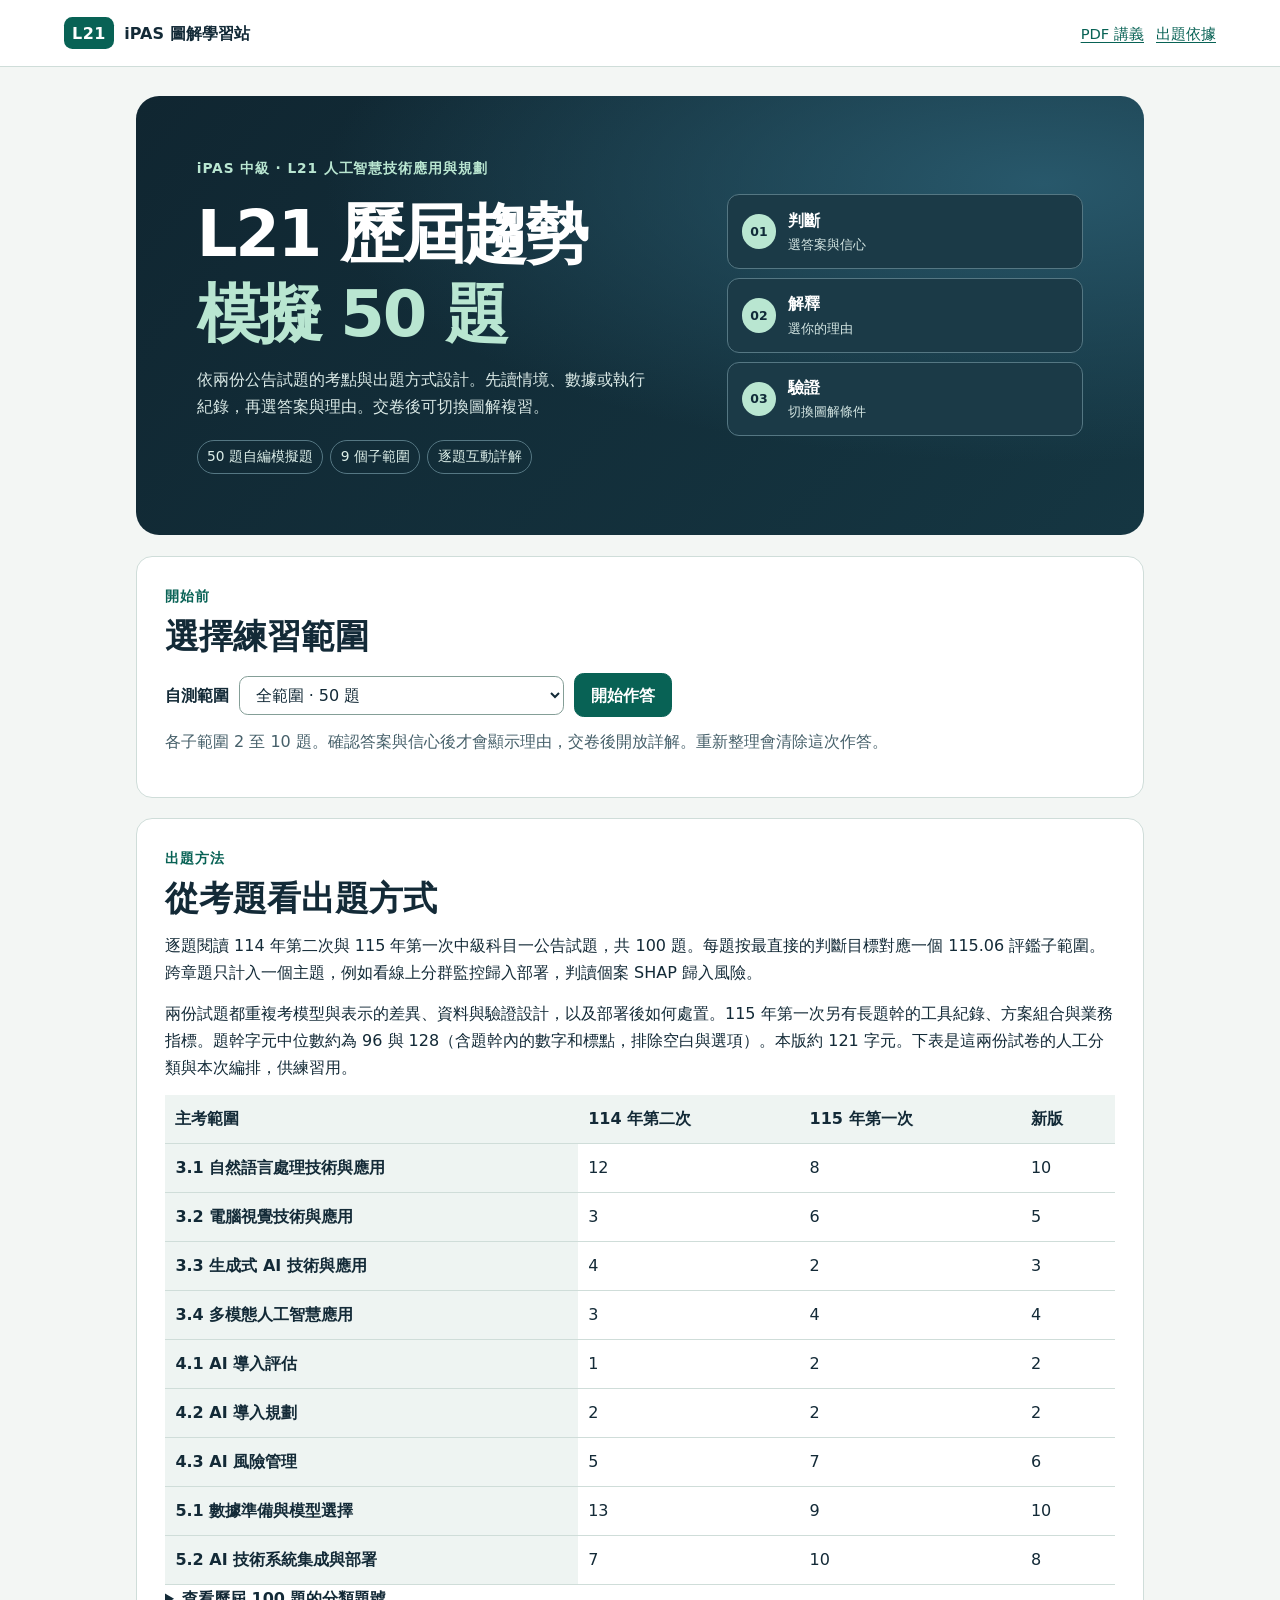
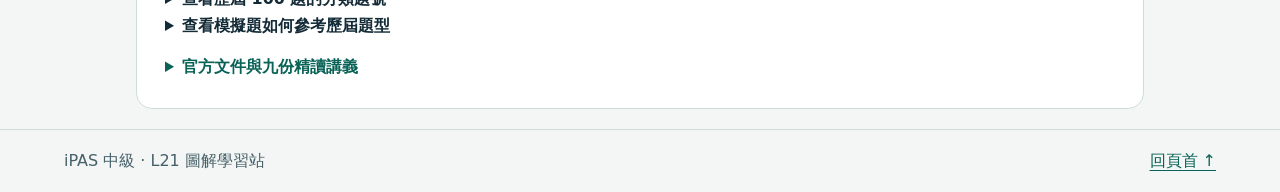
==== commit ca695036: "Add files via upload" ====
--- a/mock-exam.html
+++ b/mock-exam.html
@@ -4,7 +4,7 @@
   <meta charset="utf-8">
   <meta name="viewport" content="width=device-width, initial-scale=1">
   <meta name="description" content="iPAS 中級 L21 的 50 道自編情境題，搭配信心、理由判斷和可切換圖解詳解。">
-  <title>L21 觀念診斷與預測練習｜iPAS 圖解學習站</title>
+  <title>L21 歷屆趨勢模擬 50 題｜iPAS 圖解學習站</title>
   <style>
 :root {
   color-scheme: light;
@@ -313,6 +313,15 @@
 }
 
 
+.mock-stem > :last-child { margin-bottom: 0; }
+.mock-stem .table-wrap, .mock-original .table-wrap { margin-block: .65rem .9rem; }
+.mock-stem table, .mock-original table { min-width: 22rem; font-size: .94rem; }
+.mock-stem caption, .mock-original caption { text-align: left; font-weight: 750; margin-bottom: .25rem; }
+.mock-scenario { background: #edf5f0; border-inline-start: .2rem solid var(--teal); padding: .65rem .8rem; font-size: .94rem; }
+.mock-scenario ul, .mock-scenario pre { margin: .35rem 0 0; }
+.mock-scenario pre { white-space: pre-wrap; overflow-wrap: anywhere; }
+.mock-scenario code { background: transparent; padding: 0; }
+.mock-evidence-method summary { cursor: pointer; font-weight: 750; }
   </style>
 </head>
 <body>
@@ -325,8 +334,8 @@
     <section class="hero mock-hero" aria-labelledby="title">
       <div>
         <p class="eyebrow">iPAS 中級 · L21 人工智慧技術應用與規劃</p>
-        <h1 id="title">這題答對了，<br><span class="accent">理由也對嗎？</span></h1>
-        <p>先做情境判斷，再選信心與理由。交卷後用可切換的模型圖和流程圖，找出推理在哪一步分岔。</p>
+        <h1 id="title">L21 歷屆趨勢<br><span class="accent">模擬 50 題</span></h1>
+        <p>依兩份公告試題的考點與出題方式設計。先讀情境、數據或執行紀錄，再選答案與理由。交卷後可切換圖解複習。</p>
         <ul class="mock-hero-tags"><li>50 題自編模擬題</li><li>9 個子範圍</li><li>逐題互動詳解</li></ul>
       </div>
       <div class="mock-hero-map" aria-label="三步自測">
@@ -340,10 +349,10 @@
       <p class="eyebrow">開始前</p><h2 id="setup-title" tabindex="-1">選擇練習範圍</h2>
       <form data-setup-form class="mock-setup">
         <label for="mock-scope">自測範圍</label>
-        <select id="mock-scope" name="scope"><option value="all">全範圍 · 50 題</option><option value="3.1">3.1 自然語言處理技術與應用（6 題）</option><option value="3.2">3.2 電腦視覺技術與應用（6 題）</option><option value="3.3">3.3 生成式 AI 技術與應用（6 題）</option><option value="3.4">3.4 多模態人工智慧應用（5 題）</option><option value="4.1">4.1 AI 導入評估（5 題）</option><option value="4.2">4.2 AI 導入規劃（5 題）</option><option value="4.3">4.3 AI 風險管理（5 題）</option><option value="5.1">5.1 數據準備與模型選擇（6 題）</option><option value="5.2">5.2 AI 技術系統集成與部署（6 題）</option></select>
+        <select id="mock-scope" name="scope"><option value="all">全範圍 · 50 題</option><option value="3.1">3.1 自然語言處理技術與應用（10 題）</option><option value="3.2">3.2 電腦視覺技術與應用（5 題）</option><option value="3.3">3.3 生成式 AI 技術與應用（3 題）</option><option value="3.4">3.4 多模態人工智慧應用（4 題）</option><option value="4.1">4.1 AI 導入評估（2 題）</option><option value="4.2">4.2 AI 導入規劃（2 題）</option><option value="4.3">4.3 AI 風險管理（6 題）</option><option value="5.1">5.1 數據準備與模型選擇（10 題）</option><option value="5.2">5.2 AI 技術系統集成與部署（8 題）</option></select>
         <button class="mock-primary" type="submit">開始作答</button>
       </form>
-      <p class="mock-note">各子範圍 5 或 6 題。確認答案與信心後才會顯示理由，交卷後開放詳解。重新整理會清除這次作答。</p>
+      <p class="mock-note">各子範圍 2 至 10 題。確認答案與信心後才會顯示理由，交卷後開放詳解。重新整理會清除這次作答。</p>
     </section>
     <noscript><p class="note">目前以紙本模式呈現。請先記下答案、信心和理由，再到最下方展開詳解。圖解的兩種狀態會依序顯示。</p></noscript>
 
@@ -356,353 +365,355 @@
       <form data-quiz-form>
     <article id="question-01" class="mock-question mock-card" data-question="01" data-chapter="3.1">
       <h3 tabindex="-1" data-question-title>第 1 題 <small>· 3.1</small></h3>
-      <p id="stem-01" class="mock-stem">文件系統要區分「公司研究新材料」的「研究」和「這項研究已完成」的「研究」。在兩句都已正確斷詞的前提下，要為「研究」標示動詞或名詞，應接哪個步驟？</p>
-      <fieldset data-main-options aria-describedby="stem-01"><legend>選一個答案</legend><label class="mock-option"><input type="radio" name="answer-01" value="A" autocomplete="off"><span><b>A</b>再次斷詞</span></label><label class="mock-option"><input type="radio" name="answer-01" value="B" autocomplete="off"><span><b>B</b>詞性標註</span></label><label class="mock-option"><input type="radio" name="answer-01" value="C" autocomplete="off"><span><b>C</b>命名實體辨識</span></label><label class="mock-option"><input type="radio" name="answer-01" value="D" autocomplete="off"><span><b>D</b>停用詞移除</span></label></fieldset>
+      <div id="stem-01" class="mock-stem"><p>保險公司用 TF-IDF 搜尋事故報告，先以「詞在本文的次數」當 TF。關鍵設備代碼在一份 100 詞報告出現 4 次，在一份 1,000 詞報告出現 12 次。兩份報告屬同一個索引，該代碼的 IDF 為同一個正值，系統也沒有再做文件向量正規化。若團隊改用「該詞次數÷本文總詞數」作 TF，應如何解讀兩份報告的權重變化？</p></div>
+      <fieldset data-main-options aria-describedby="stem-01"><legend>選一個答案</legend><label class="mock-option"><input type="radio" name="answer-01" value="A" autocomplete="off"><span><b>A</b>原先短報告較高，改用比例後仍較高，因 IDF 會自動校正文長。</span></label><label class="mock-option"><input type="radio" name="answer-01" value="B" autocomplete="off"><span><b>B</b>原先長報告較高，改用比例後短報告較高，因長短差異改變了詞在各篇內的密度。</span></label><label class="mock-option"><input type="radio" name="answer-01" value="C" autocomplete="off"><span><b>C</b>原先長報告較高，改用比例後相同，因兩篇都含該代碼。</span></label><label class="mock-option"><input type="radio" name="answer-01" value="D" autocomplete="off"><span><b>D</b>兩種設定下均為長報告較高，因總出現次數在兩種算法中仍為 12 與 4。</span></label></fieldset>
       <fieldset data-confidence><legend>這個答案你有多確定？</legend><div class="mock-confidence"><label class="mock-option"><input type="radio" name="confidence-01" value="sure" autocomplete="off"><span>有把握</span></label><label class="mock-option"><input type="radio" name="confidence-01" value="unsure" autocomplete="off"><span>有些猶豫</span></label><label class="mock-option"><input type="radio" name="confidence-01" value="guess" autocomplete="off"><span>我在猜</span></label></div></fieldset>
-      <fieldset data-reasons><legend tabindex="-1">選出最能解釋這題的理由</legend><label class="mock-option"><input type="radio" name="reason-01" value="1" autocomplete="off"><span><b>1</b>同一詞形在所有句子中只能有一種詞性。</span></label><label class="mock-option"><input type="radio" name="reason-01" value="2" autocomplete="off"><span><b>2</b>斷詞決定邊界，詞性標註才判斷語法角色。</span></label><label class="mock-option"><input type="radio" name="reason-01" value="3" autocomplete="off"><span><b>3</b>只需辨認這個詞是否指一個命名實體。</span></label></fieldset>
+      <fieldset data-reasons><legend tabindex="-1">選出最能解釋這題的理由</legend><label class="mock-option"><input type="radio" name="reason-01" value="1" autocomplete="off"><span><b>1</b>IDF 應該對每份報告各算一次，因此短篇會有較大的 IDF。</span></label><label class="mock-option"><input type="radio" name="reason-01" value="2" autocomplete="off"><span><b>2</b>只要報告包含同一個詞，任何 TF 定義下權重都相同。</span></label><label class="mock-option"><input type="radio" name="reason-01" value="3" autocomplete="off"><span><b>3</b>同一詞的 IDF 固定，差別要看 TF 使用的是次數或比例。</span></label></fieldset>
     </article>
     <article id="question-02" class="mock-question mock-card" data-question="02" data-chapter="3.1">
       <h3 tabindex="-1" data-question-title>第 2 題 <small>· 3.1</small></h3>
-      <p id="stem-02" class="mock-stem">情緒分類器使用一元詞袋（Unigram Bag of Words），每個詞只記次數，無額外位置或詞組特徵。對已斷詞的「先／退款／再／補寄」與「先／補寄／再／退款」，模型看到什麼？</p>
-      <fieldset data-main-options aria-describedby="stem-02"><legend>選一個答案</legend><label class="mock-option"><input type="radio" name="answer-02" value="A" autocomplete="off"><span><b>A</b>第一句一定有較多非零維度</span></label><label class="mock-option"><input type="radio" name="answer-02" value="B" autocomplete="off"><span><b>B</b>第一句必得到更高情緒分數</span></label><label class="mock-option"><input type="radio" name="answer-02" value="C" autocomplete="off"><span><b>C</b>兩句的詞表維度相同，但向量一定不同</span></label><label class="mock-option"><input type="radio" name="answer-02" value="D" autocomplete="off"><span><b>D</b>兩句的一元詞袋向量相同</span></label></fieldset>
+      <div id="stem-02" class="mock-stem"><p>能源公司希望預訓練一個編碼器，用於抽取維修紀錄中「冷卻泵」的故障描述。工程師將「泵體［MASK］，導致冷卻液向外漏」送進模型，訓練標籤為原句的「裂開」，而且允許該位置讀到逗號後的詞。另一位工程師認為，這與依序補寫維修紀錄的因果語言模型使用相同訓練目標。下列比較何者最準確？</p></div>
+      <fieldset data-main-options aria-describedby="stem-02"><legend>選一個答案</legend><label class="mock-option"><input type="radio" name="answer-02" value="A" autocomplete="off"><span><b>A</b>前者利用可見的左右文還原被遮蔽的詞，後者依已知前文預測下一詞。</span></label><label class="mock-option"><input type="radio" name="answer-02" value="B" autocomplete="off"><span><b>B</b>前者從遮蔽位置開始逐詞重建整份文件，後者只預測已被遮蔽的詞。</span></label><label class="mock-option"><input type="radio" name="answer-02" value="C" autocomplete="off"><span><b>C</b>兩者都能讓待預測位置讀到右側原句，差別只在輸出是否為分類標籤。</span></label><label class="mock-option"><input type="radio" name="answer-02" value="D" autocomplete="off"><span><b>D</b>前者靠對比學習比對兩份文件，後者才利用輸入上下文推斷詞。</span></label></fieldset>
       <fieldset data-confidence><legend>這個答案你有多確定？</legend><div class="mock-confidence"><label class="mock-option"><input type="radio" name="confidence-02" value="sure" autocomplete="off"><span>有把握</span></label><label class="mock-option"><input type="radio" name="confidence-02" value="unsure" autocomplete="off"><span>有些猶豫</span></label><label class="mock-option"><input type="radio" name="confidence-02" value="guess" autocomplete="off"><span>我在猜</span></label></div></fieldset>
-      <fieldset data-reasons><legend tabindex="-1">選出最能解釋這題的理由</legend><label class="mock-option"><input type="radio" name="reason-02" value="1" autocomplete="off"><span><b>1</b>交換順序不改變這四個詞的計數。</span></label><label class="mock-option"><input type="radio" name="reason-02" value="2" autocomplete="off"><span><b>2</b>向量會依原句詞元順序重新排列欄位。</span></label><label class="mock-option"><input type="radio" name="reason-02" value="3" autocomplete="off"><span><b>3</b>任何向量表示都會保留原文的順序。</span></label></fieldset>
+      <fieldset data-reasons><legend tabindex="-1">選出最能解釋這題的理由</legend><label class="mock-option"><input type="radio" name="reason-02" value="1" autocomplete="off"><span><b>1</b>讀到右側代表模型同時已取得原本的答案詞。</span></label><label class="mock-option"><input type="radio" name="reason-02" value="2" autocomplete="off"><span><b>2</b>先辨識目標詞的所在位置，再辨識預測時能使用哪些詞。</span></label><label class="mock-option"><input type="radio" name="reason-02" value="3" autocomplete="off"><span><b>3</b>只要兩者都用 Transformer，訓練目標便相同。</span></label></fieldset>
     </article>
     <article id="question-03" class="mock-question mock-card" data-question="03" data-chapter="3.1">
       <h3 tabindex="-1" data-question-title>第 3 題 <small>· 3.1</small></h3>
-      <p id="stem-03" class="mock-stem">研究員把「發票」當中心詞，把「下載」與「副本」當上下文。她以中心詞分別預測這兩個上下文詞，使用的是哪種 Word2Vec 訓練方式？</p>
-      <fieldset data-main-options aria-describedby="stem-03"><legend>選一個答案</legend><label class="mock-option"><input type="radio" name="answer-03" value="A" autocomplete="off"><span><b>A</b>Skip-gram</span></label><label class="mock-option"><input type="radio" name="answer-03" value="B" autocomplete="off"><span><b>B</b>CBOW</span></label><label class="mock-option"><input type="radio" name="answer-03" value="C" autocomplete="off"><span><b>C</b>TF-IDF</span></label><label class="mock-option"><input type="radio" name="answer-03" value="D" autocomplete="off"><span><b>D</b>One-hot</span></label></fieldset>
+      <div id="stem-03" class="mock-stem"><p>法務團隊用模型判讀採購合約。文件開頭說「以下交付限制僅適用海外分公司」，末頁出現交付期限。舊模型以固定四詞視窗產生特徵，末頁常被錯判為適用所有分公司。團隊改用可容納全文、沒有局部視窗限制的 Transformer 編碼器。若只解釋它為什麼有機會減少這類錯誤，哪一項最合理？</p></div>
+      <fieldset data-main-options aria-describedby="stem-03"><legend>選一個答案</legend><label class="mock-option"><input type="radio" name="answer-03" value="A" autocomplete="off"><span><b>A</b>模型把文件平均成單一向量後，所有相隔較遠的詞就一定更容易配對。</span></label><label class="mock-option"><input type="radio" name="answer-03" value="B" autocomplete="off"><span><b>B</b>模型使用固定寬度的局部卷積，末頁只能依周圍幾詞形成表示。</span></label><label class="mock-option"><input type="radio" name="answer-03" value="C" autocomplete="off"><span><b>C</b>模型讓每個位置對所有詞給相同權重，避免對特定詞過度依賴。</span></label><label class="mock-option"><input type="radio" name="answer-03" value="D" autocomplete="off"><span><b>D</b>末頁詞元可對開頭可見詞元分配注意力，將適用範圍線索納入自身表示。</span></label></fieldset>
       <fieldset data-confidence><legend>這個答案你有多確定？</legend><div class="mock-confidence"><label class="mock-option"><input type="radio" name="confidence-03" value="sure" autocomplete="off"><span>有把握</span></label><label class="mock-option"><input type="radio" name="confidence-03" value="unsure" autocomplete="off"><span>有些猶豫</span></label><label class="mock-option"><input type="radio" name="confidence-03" value="guess" autocomplete="off"><span>我在猜</span></label></div></fieldset>
-      <fieldset data-reasons><legend tabindex="-1">選出最能解釋這題的理由</legend><label class="mock-option"><input type="radio" name="reason-03" value="1" autocomplete="off"><span><b>1</b>上下文詞越多，這個方法就改成預測中心詞。</span></label><label class="mock-option"><input type="radio" name="reason-03" value="2" autocomplete="off"><span><b>2</b>兩種方法只差詞表維度。</span></label><label class="mock-option"><input type="radio" name="reason-03" value="3" autocomplete="off"><span><b>3</b>同一中心詞能與周圍不同詞形成多個預測配對。</span></label></fieldset>
+      <fieldset data-reasons><legend tabindex="-1">選出最能解釋這題的理由</legend><label class="mock-option"><input type="radio" name="reason-03" value="1" autocomplete="off"><span><b>1</b>關鍵是相關遠距詞元在可見範圍內，且每個位置可加權擷取其他位置的資訊。</span></label><label class="mock-option"><input type="radio" name="reason-03" value="2" autocomplete="off"><span><b>2</b>位置越遠時，注意力權重必然越高。</span></label><label class="mock-option"><input type="radio" name="reason-03" value="3" autocomplete="off"><span><b>3</b>只要是 Transformer，就不會受輸入截斷或遮罩影響。</span></label></fieldset>
     </article>
     <article id="question-04" class="mock-question mock-card" data-question="04" data-chapter="3.1">
       <h3 tabindex="-1" data-question-title>第 4 題 <small>· 3.1</small></h3>
-      <p id="stem-04" class="mock-stem">查詢向量為 (2, 0)，文件甲向量為 (1, 0)，乙為 (2, 2)。三個向量都非零。按餘弦相似度（Cosine Similarity）排序，哪項正確？</p>
-      <fieldset data-main-options aria-describedby="stem-04"><legend>選一個答案</legend><label class="mock-option"><input type="radio" name="answer-04" value="A" autocomplete="off"><span><b>A</b>乙排前面，因為它和查詢的內積較大</span></label><label class="mock-option"><input type="radio" name="answer-04" value="B" autocomplete="off"><span><b>B</b>甲排前面，因為甲與查詢同向</span></label><label class="mock-option"><input type="radio" name="answer-04" value="C" autocomplete="off"><span><b>C</b>兩者同分，因為第一個分量都是正值</span></label><label class="mock-option"><input type="radio" name="answer-04" value="D" autocomplete="off"><span><b>D</b>甲排前面，因為餘弦一定偏好最短向量</span></label></fieldset>
+      <div id="stem-04" class="mock-stem"><p>航空維修團隊有大批已斷詞的工作紀錄，正在比對三個訓練方案。甲從整體語料累積詞與詞的共現計數，再以這些統計學向量。乙給中心詞，訓練模型預測窗口內的詞。丙把窗口內的詞彙表示合起來，預測中心詞。稀有維修術語有保留於詞表。下列對三方案的命名及選型解讀何者最合理？</p></div>
+      <fieldset data-main-options aria-describedby="stem-04"><legend>選一個答案</legend><label class="mock-option"><input type="radio" name="answer-04" value="A" autocomplete="off"><span><b>A</b>甲是 CBOW，乙是 GloVe，丙是 Skip-gram。稀有詞應只看總詞頻。</span></label><label class="mock-option"><input type="radio" name="answer-04" value="B" autocomplete="off"><span><b>B</b>甲是 GloVe，乙是 CBOW，丙是 Skip-gram。乙在每個中心位置產生多個向外預測。</span></label><label class="mock-option"><input type="radio" name="answer-04" value="C" autocomplete="off"><span><b>C</b>甲是 GloVe，乙是 Skip-gram，丙是 CBOW。可用稀有詞子集驗證乙的向量品質。</span></label><label class="mock-option"><input type="radio" name="answer-04" value="D" autocomplete="off"><span><b>D</b>甲是 TF-IDF，乙與丙都是 GloVe，三者只差輸出向量的維度。</span></label></fieldset>
       <fieldset data-confidence><legend>這個答案你有多確定？</legend><div class="mock-confidence"><label class="mock-option"><input type="radio" name="confidence-04" value="sure" autocomplete="off"><span>有把握</span></label><label class="mock-option"><input type="radio" name="confidence-04" value="unsure" autocomplete="off"><span>有些猶豫</span></label><label class="mock-option"><input type="radio" name="confidence-04" value="guess" autocomplete="off"><span>我在猜</span></label></div></fieldset>
-      <fieldset data-reasons><legend tabindex="-1">選出最能解釋這題的理由</legend><label class="mock-option"><input type="radio" name="reason-04" value="1" autocomplete="off"><span><b>1</b>只看內積，不需考慮向量長度。</span></label><label class="mock-option"><input type="radio" name="reason-04" value="2" autocomplete="off"><span><b>2</b>只需比較第一個分量。</span></label><label class="mock-option"><input type="radio" name="reason-04" value="3" autocomplete="off"><span><b>3</b>除以向量長度乘積後，方向比純粹的內積大小更關鍵。</span></label></fieldset>
+      <fieldset data-reasons><legend tabindex="-1">選出最能解釋這題的理由</legend><label class="mock-option"><input type="radio" name="reason-04" value="1" autocomplete="off"><span><b>1</b>低頻詞用 Skip-gram 後，在任何語料都一定優於其他方法。</span></label><label class="mock-option"><input type="radio" name="reason-04" value="2" autocomplete="off"><span><b>2</b>先辨識訊號來自整體共現統計，還是從窗口中的詞預測另一個詞。</span></label><label class="mock-option"><input type="radio" name="reason-04" value="3" autocomplete="off"><span><b>3</b>三種方法都需要人工標註詞性當作監督。</span></label></fieldset>
     </article>
     <article id="question-05" class="mock-question mock-card" data-question="05" data-chapter="3.1">
       <h3 tabindex="-1" data-question-title>第 5 題 <small>· 3.1</small></h3>
-      <p id="stem-05" class="mock-stem">工程師只替一個 512×256 的線性權重矩陣加上秩為 4 的低秩調適（LoRA），將更新寫成 512×4 與 4×256 兩個可訓練矩陣的乘積。原始權重凍結且不計偏置。需要訓練幾個參數？</p>
-      <fieldset data-main-options aria-describedby="stem-05"><legend>選一個答案</legend><label class="mock-option"><input type="radio" name="answer-05" value="A" autocomplete="off"><span><b>A</b>1,024</span></label><label class="mock-option"><input type="radio" name="answer-05" value="B" autocomplete="off"><span><b>B</b>131,072</span></label><label class="mock-option"><input type="radio" name="answer-05" value="C" autocomplete="off"><span><b>C</b>2,048</span></label><label class="mock-option"><input type="radio" name="answer-05" value="D" autocomplete="off"><span><b>D</b>3,072</span></label></fieldset>
+      <div id="stem-05" class="mock-stem"><p>公共服務中心要把冗長的民眾來信改寫成固定文風的回覆草稿。來信長短不同，草稿也不固定字數，可能合併重複句或調換內容順序。公司另有一套逐詞標記人名與地址的系統，主管考慮直接使用相同的標記輸出頭。若要保留草稿的生成需求，哪一項設計最合適？</p></div>
+      <fieldset data-main-options aria-describedby="stem-05"><legend>選一個答案</legend><label class="mock-option"><input type="radio" name="answer-05" value="A" autocomplete="off"><span><b>A</b>使用命名實體辨識，為每個來信詞元標記一個草稿詞元，再按原序拼接。</span></label><label class="mock-option"><input type="radio" name="answer-05" value="B" autocomplete="off"><span><b>B</b>使用單一文件分類標籤，再把該標籤視為完整草稿。</span></label><label class="mock-option"><input type="radio" name="answer-05" value="C" autocomplete="off"><span><b>C</b>保留詞頻排序作輸出，交由同一個標註頭還原句子。</span></label><label class="mock-option"><input type="radio" name="answer-05" value="D" autocomplete="off"><span><b>D</b>使用能以輸入信件為條件、輸出可變長度文字的序列到序列模型。</span></label></fieldset>
       <fieldset data-confidence><legend>這個答案你有多確定？</legend><div class="mock-confidence"><label class="mock-option"><input type="radio" name="confidence-05" value="sure" autocomplete="off"><span>有把握</span></label><label class="mock-option"><input type="radio" name="confidence-05" value="unsure" autocomplete="off"><span>有些猶豫</span></label><label class="mock-option"><input type="radio" name="confidence-05" value="guess" autocomplete="off"><span>我在猜</span></label></div></fieldset>
-      <fieldset data-reasons><legend tabindex="-1">選出最能解釋這題的理由</legend><label class="mock-option"><input type="radio" name="reason-05" value="1" autocomplete="off"><span><b>1</b>可訓練量取決於兩個因子各自的元素數。</span></label><label class="mock-option"><input type="radio" name="reason-05" value="2" autocomplete="off"><span><b>2</b>秩為 4 代表總共只有四個數可更新。</span></label><label class="mock-option"><input type="radio" name="reason-05" value="3" autocomplete="off"><span><b>3</b>需再把原權重中的每個數都算進可訓練量。</span></label></fieldset>
+      <fieldset data-reasons><legend tabindex="-1">選出最能解釋這題的理由</legend><label class="mock-option"><input type="radio" name="reason-05" value="1" autocomplete="off"><span><b>1</b>任務要輸出新序列，不能預設輸出位置與每個輸入詞元一對一對齊。</span></label><label class="mock-option"><input type="radio" name="reason-05" value="2" autocomplete="off"><span><b>2</b>只要輸入是文字，輸出就必須使用逐詞標記。</span></label><label class="mock-option"><input type="radio" name="reason-05" value="3" autocomplete="off"><span><b>3</b>有固定文風代表所有草稿只需同一個類別標籤。</span></label></fieldset>
     </article>
     <article id="question-06" class="mock-question mock-card" data-question="06" data-chapter="3.1">
       <h3 tabindex="-1" data-question-title>第 6 題 <small>· 3.1</small></h3>
-      <p id="stem-06" class="mock-stem">助理把送貨時限答成 10 天。追蹤紀錄顯示，生成模型收到的內容只有舊版文件，而現行文件寫 5 天，且從未進入檢索候選。應優先修哪一層？</p>
-      <fieldset data-main-options aria-describedby="stem-06"><legend>選一個答案</legend><label class="mock-option"><input type="radio" name="answer-06" value="A" autocomplete="off"><span><b>A</b>調低生成溫度</span></label><label class="mock-option"><input type="radio" name="answer-06" value="B" autocomplete="off"><span><b>B</b>檢查現行文件的匯入、版本與檢索條件</span></label><label class="mock-option"><input type="radio" name="answer-06" value="C" autocomplete="off"><span><b>C</b>只改回答語氣</span></label><label class="mock-option"><input type="radio" name="answer-06" value="D" autocomplete="off"><span><b>D</b>把評估集的標準答案放入使用者提示</span></label></fieldset>
+      <div id="stem-06" class="mock-stem"><p>電信公司要在同一套大型語言模型上建立帳務和工程兩種助理。它希望訓練期間維持原始權重凍結，部門模組可分開管理及切換，部署時也需測原有通用能力是否退化。工程團隊考慮提示微調（Prompt Tuning）、LoRA、全參數微調及量化。若公司指定「差異必須以作用於指定線性層的低秩增量保存」，哪一項設計符合條件？</p></div>
+      <fieldset data-main-options aria-describedby="stem-06"><legend>選一個答案</legend><label class="mock-option"><input type="radio" name="answer-06" value="A" autocomplete="off"><span><b>A</b>訓練可學習的輸入軟提示並凍結基底，將每個部門的軟提示當成線性層的低秩更新。</span></label><label class="mock-option"><input type="radio" name="answer-06" value="B" autocomplete="off"><span><b>B</b>將基底量化為低精度，為每個部門各存一份量化模型，再視為低秩調適。</span></label><label class="mock-option"><input type="radio" name="answer-06" value="C" autocomplete="off"><span><b>C</b>為指定層訓練各部門的 LoRA 低秩矩陣，保留同一基底並獨立驗證各模組。</span></label><label class="mock-option"><input type="radio" name="answer-06" value="D" autocomplete="off"><span><b>D</b>分別全參數微調兩份模型，再將模型檔以檔案壓縮方式保存。</span></label></fieldset>
       <fieldset data-confidence><legend>這個答案你有多確定？</legend><div class="mock-confidence"><label class="mock-option"><input type="radio" name="confidence-06" value="sure" autocomplete="off"><span>有把握</span></label><label class="mock-option"><input type="radio" name="confidence-06" value="unsure" autocomplete="off"><span>有些猶豫</span></label><label class="mock-option"><input type="radio" name="confidence-06" value="guess" autocomplete="off"><span>我在猜</span></label></div></fieldset>
-      <fieldset data-reasons><legend tabindex="-1">選出最能解釋這題的理由</legend><label class="mock-option"><input type="radio" name="reason-06" value="1" autocomplete="off"><span><b>1</b>先檢查正確證據有沒有進入模型可見內容。</span></label><label class="mock-option"><input type="radio" name="reason-06" value="2" autocomplete="off"><span><b>2</b>只要模型回答與收到的文件一致，業務答案就一定正確。</span></label><label class="mock-option"><input type="radio" name="reason-06" value="3" autocomplete="off"><span><b>3</b>所有錯誤都能靠增加生成長度修好。</span></label></fieldset>
-    </article>
-    <article id="question-07" class="mock-question mock-card" data-question="07" data-chapter="3.2">
-      <h3 tabindex="-1" data-question-title>第 7 題 <small>· 3.2</small></h3>
-      <p id="stem-07" class="mock-stem">輸入是 7×7 影像，使用一個 3×3 卷積核，步幅 2、零填補寬度 0、膨脹率 1。輸出特徵圖的高與寬是多少？</p>
-      <fieldset data-main-options aria-describedby="stem-07"><legend>選一個答案</legend><label class="mock-option"><input type="radio" name="answer-07" value="A" autocomplete="off"><span><b>A</b>2×2</span></label><label class="mock-option"><input type="radio" name="answer-07" value="B" autocomplete="off"><span><b>B</b>4×4</span></label><label class="mock-option"><input type="radio" name="answer-07" value="C" autocomplete="off"><span><b>C</b>3×3</span></label><label class="mock-option"><input type="radio" name="answer-07" value="D" autocomplete="off"><span><b>D</b>5×5</span></label></fieldset>
+      <fieldset data-reasons><legend tabindex="-1">選出最能解釋這題的理由</legend><label class="mock-option"><input type="radio" name="reason-06" value="1" autocomplete="off"><span><b>1</b>只要原權重凍結，任何新增參數都在同一位置改變模型。</span></label><label class="mock-option"><input type="radio" name="reason-06" value="2" autocomplete="off"><span><b>2</b>區分軟提示調整輸入表示與 LoRA 調整指定層的有效權重。</span></label><label class="mock-option"><input type="radio" name="reason-06" value="3" autocomplete="off"><span><b>3</b>基底凍結代表掛載模組後的通用行為一定完全不變。</span></label></fieldset>
+    </article>
+    <article id="question-07" class="mock-question mock-card" data-question="07" data-chapter="3.1">
+      <h3 tabindex="-1" data-question-title>第 7 題 <small>· 3.1</small></h3>
+      <div id="stem-07" class="mock-stem"><p>一家物流公司把客服查詢交給檢索增強生成（RAG）系統。員工問「冷藏箱 E17 如何復歸」時，稠密向量搜尋常把相近的 E71 文件排在前面。工程師離線檢查發現，正確版本已被索引，生成器收到正確條文時也能回答。公司每次只能帶入三個片段，且仍要支援不含代碼的自然語言問題。哪一項改法最合適？</p></div>
+      <fieldset data-main-options aria-describedby="stem-07"><legend>選一個答案</legend><label class="mock-option"><input type="radio" name="answer-07" value="A" autocomplete="off"><span><b>A</b>結合代碼的精確比對與向量候選，依查詢意圖重排，再測正確版本是否進入前三。</span></label><label class="mock-option"><input type="radio" name="answer-07" value="B" autocomplete="off"><span><b>B</b>維持目前候選順序，改用較大的生成模型補足前三個片段缺失的規格。</span></label><label class="mock-option"><input type="radio" name="answer-07" value="C" autocomplete="off"><span><b>C</b>把所有查詢都改用精確字串查找，讓沒寫代碼的問題也只能按字面找。</span></label><label class="mock-option"><input type="radio" name="answer-07" value="D" autocomplete="off"><span><b>D</b>只將前三份文件的摘要縮短，以節省 token 並維持目前的召回品質。</span></label></fieldset>
       <fieldset data-confidence><legend>這個答案你有多確定？</legend><div class="mock-confidence"><label class="mock-option"><input type="radio" name="confidence-07" value="sure" autocomplete="off"><span>有把握</span></label><label class="mock-option"><input type="radio" name="confidence-07" value="unsure" autocomplete="off"><span>有些猶豫</span></label><label class="mock-option"><input type="radio" name="confidence-07" value="guess" autocomplete="off"><span>我在猜</span></label></div></fieldset>
-      <fieldset data-reasons><legend tabindex="-1">選出最能解釋這題的理由</legend><label class="mock-option"><input type="radio" name="reason-07" value="1" autocomplete="off"><span><b>1</b>只計完全落在影像內的視窗起點，並包含起點 0。</span></label><label class="mock-option"><input type="radio" name="reason-07" value="2" autocomplete="off"><span><b>2</b>7÷2 向上取整即可，核大小不影響輸出。</span></label><label class="mock-option"><input type="radio" name="reason-07" value="3" autocomplete="off"><span><b>3</b>每張特徵圖一定與輸入同尺寸。</span></label></fieldset>
-    </article>
-    <article id="question-08" class="mock-question mock-card" data-question="08" data-chapter="3.2">
-      <h3 tabindex="-1" data-question-title>第 8 題 <small>· 3.2</small></h3>
-      <p id="stem-08" class="mock-stem">CNN 中一個 2×2 區域的數值是 0、2、3、1。對此區域分別執行最大池化（Max Pooling）和平均池化（Average Pooling），輸出各為何？</p>
-      <fieldset data-main-options aria-describedby="stem-08"><legend>選一個答案</legend><label class="mock-option"><input type="radio" name="answer-08" value="A" autocomplete="off"><span><b>A</b>3 與 1.5</span></label><label class="mock-option"><input type="radio" name="answer-08" value="B" autocomplete="off"><span><b>B</b>3 與 2</span></label><label class="mock-option"><input type="radio" name="answer-08" value="C" autocomplete="off"><span><b>C</b>2 與 1.5</span></label><label class="mock-option"><input type="radio" name="answer-08" value="D" autocomplete="off"><span><b>D</b>0.5 與 1.5</span></label></fieldset>
+      <fieldset data-reasons><legend tabindex="-1">選出最能解釋這題的理由</legend><label class="mock-option"><input type="radio" name="reason-07" value="1" autocomplete="off"><span><b>1</b>證據已存在且生成器能用，瓶頸在正確文件進不了受限的候選集合。</span></label><label class="mock-option"><input type="radio" name="reason-07" value="2" autocomplete="off"><span><b>2</b>向量相近代表產品代碼與版本一定完全一致。</span></label><label class="mock-option"><input type="radio" name="reason-07" value="3" autocomplete="off"><span><b>3</b>片段越短，檢索到正確版本的機率必然越高。</span></label></fieldset>
+    </article>
+    <article id="question-08" class="mock-question mock-card" data-question="08" data-chapter="3.1">
+      <h3 tabindex="-1" data-question-title>第 8 題 <small>· 3.1</small></h3>
+      <div id="stem-08" class="mock-stem"><p>理賠文件模型使用同一個 Transformer 編碼器，一個輸出頭判斷文件類別，另一個擷取保單號碼。新訓練設定提高擷取損失權重後，擷取 F1 上升，分類 F1 卻下降。團隊確認資料切分、兩個輸出頭及線上前處理均未改變，且同時微調共享編碼器。最合理的下一步診斷是什麼？</p></div>
+      <fieldset data-main-options aria-describedby="stem-08"><legend>選一個答案</legend><label class="mock-option"><input type="radio" name="answer-08" value="A" autocomplete="off"><span><b>A</b>改寫兩個任務的輸出類別，使分類的類別數與擷取標籤數相同。</span></label><label class="mock-option"><input type="radio" name="answer-08" value="B" autocomplete="off"><span><b>B</b>增加擷取權重，假設它已改善共享表徵，分類自然會在更多訓練後恢復。</span></label><label class="mock-option"><input type="radio" name="answer-08" value="C" autocomplete="off"><span><b>C</b>只在擷取輸出頭校準機率，並將其視為共享表徵的充分修復。</span></label><label class="mock-option"><input type="radio" name="answer-08" value="D" autocomplete="off"><span><b>D</b>比較兩個任務對共享層的梯度與損失尺度，並在相同驗證集試驗重新加權。</span></label></fieldset>
       <fieldset data-confidence><legend>這個答案你有多確定？</legend><div class="mock-confidence"><label class="mock-option"><input type="radio" name="confidence-08" value="sure" autocomplete="off"><span>有把握</span></label><label class="mock-option"><input type="radio" name="confidence-08" value="unsure" autocomplete="off"><span>有些猶豫</span></label><label class="mock-option"><input type="radio" name="confidence-08" value="guess" autocomplete="off"><span>我在猜</span></label></div></fieldset>
-      <fieldset data-reasons><legend tabindex="-1">選出最能解釋這題的理由</legend><label class="mock-option"><input type="radio" name="reason-08" value="1" autocomplete="off"><span><b>1</b>兩種池化都把數字轉成總和為 1 的機率。</span></label><label class="mock-option"><input type="radio" name="reason-08" value="2" autocomplete="off"><span><b>2</b>最大池化取區域最大值，平均池化保留區域平均。</span></label><label class="mock-option"><input type="radio" name="reason-08" value="3" autocomplete="off"><span><b>3</b>最大池化會同時回傳最大及次大值。</span></label></fieldset>
-    </article>
-    <article id="question-09" class="mock-question mock-card" data-question="09" data-chapter="3.2">
-      <h3 tabindex="-1" data-question-title>第 9 題 <small>· 3.2</small></h3>
-      <p id="stem-09" class="mock-stem">倉庫想在畫面上標出每個紙箱的大致矩形位置與類別。團隊只有矩形框標註，現場也沒有測量精細輪廓的需求。最直接的學習任務是什麼？</p>
-      <fieldset data-main-options aria-describedby="stem-09"><legend>選一個答案</legend><label class="mock-option"><input type="radio" name="answer-09" value="A" autocomplete="off"><span><b>A</b>影像分類</span></label><label class="mock-option"><input type="radio" name="answer-09" value="B" autocomplete="off"><span><b>B</b>語意分割</span></label><label class="mock-option"><input type="radio" name="answer-09" value="C" autocomplete="off"><span><b>C</b>關鍵點偵測</span></label><label class="mock-option"><input type="radio" name="answer-09" value="D" autocomplete="off"><span><b>D</b>物件偵測</span></label></fieldset>
+      <fieldset data-reasons><legend tabindex="-1">選出最能解釋這題的理由</legend><label class="mock-option"><input type="radio" name="reason-08" value="1" autocomplete="off"><span><b>1</b>共享層只會被文件分類任務更新，擷取損失無法影響它。</span></label><label class="mock-option"><input type="radio" name="reason-08" value="2" autocomplete="off"><span><b>2</b>兩項任務共用參數，擷取權重改變可能讓共享更新偏向擷取。</span></label><label class="mock-option"><input type="radio" name="reason-08" value="3" autocomplete="off"><span><b>3</b>兩項指標一升一降即可證明訓練資料遭洩漏。</span></label></fieldset>
+    </article>
+    <article id="question-09" class="mock-question mock-card" data-question="09" data-chapter="3.1">
+      <h3 tabindex="-1" data-question-title>第 9 題 <small>· 3.1</small></h3>
+      <div id="stem-09" class="mock-stem"><p>訂閱服務把負評交給人工處理。上線後客服發現，帶反諷的「你們回覆得真快，才等了兩週」常被判為正向，而直白負評多半判對。資料團隊抽樣確認反諷類案例在訓練與驗證集都少，且系統延遲、類別定義與服務版本未變。若要驗證並降低這個具體問題，哪一組措施最合適？</p></div>
+      <fieldset data-main-options aria-describedby="stem-09"><legend>選一個答案</legend><label class="mock-option"><input type="radio" name="answer-09" value="A" autocomplete="off"><span><b>A</b>建立反諷與一般表達的分組驗證，補足具代表性的標註，再比較各組的負評召回。</span></label><label class="mock-option"><input type="radio" name="answer-09" value="B" autocomplete="off"><span><b>B</b>只把負評門檻調低，再用全體準確率決定反諷問題是否解決。</span></label><label class="mock-option"><input type="radio" name="answer-09" value="C" autocomplete="off"><span><b>C</b>對所有輸入先移除否定詞與標點，讓語氣差異較少影響模型。</span></label><label class="mock-option"><input type="radio" name="answer-09" value="D" autocomplete="off"><span><b>D</b>維持原本資料，以兩套分類器做集成，僅用整體準確率選擇是否上線。</span></label></fieldset>
       <fieldset data-confidence><legend>這個答案你有多確定？</legend><div class="mock-confidence"><label class="mock-option"><input type="radio" name="confidence-09" value="sure" autocomplete="off"><span>有把握</span></label><label class="mock-option"><input type="radio" name="confidence-09" value="unsure" autocomplete="off"><span>有些猶豫</span></label><label class="mock-option"><input type="radio" name="confidence-09" value="guess" autocomplete="off"><span>我在猜</span></label></div></fieldset>
-      <fieldset data-reasons><legend tabindex="-1">選出最能解釋這題的理由</legend><label class="mock-option"><input type="radio" name="reason-09" value="1" autocomplete="off"><span><b>1</b>同張圖的紙箱共享類別，所以一個整圖標籤就夠。</span></label><label class="mock-option"><input type="radio" name="reason-09" value="2" autocomplete="off"><span><b>2</b>每個物件要有個別位置，而且矩形框已足以滿足需求。</span></label><label class="mock-option"><input type="radio" name="reason-09" value="3" autocomplete="off"><span><b>3</b>只要有框標註就已經有精確像素遮罩。</span></label></fieldset>
-    </article>
-    <article id="question-10" class="mock-question mock-card" data-question="10" data-chapter="3.2">
-      <h3 tabindex="-1" data-question-title>第 10 題 <small>· 3.2</small></h3>
-      <p id="stem-10" class="mock-stem">同一類別的兩個候選框分數 0.91、0.80，交並比（IoU）為 0.74。只採用標準貪婪式非極大值抑制（NMS），規則是選取最高分框後，刪除與它 IoU 大於 0.60 的同類候選。剩下什麼？</p>
-      <fieldset data-main-options aria-describedby="stem-10"><legend>選一個答案</legend><label class="mock-option"><input type="radio" name="answer-10" value="A" autocomplete="off"><span><b>A</b>兩框都保留</span></label><label class="mock-option"><input type="radio" name="answer-10" value="B" autocomplete="off"><span><b>B</b>只保留 0.91 的框</span></label><label class="mock-option"><input type="radio" name="answer-10" value="C" autocomplete="off"><span><b>C</b>只保留 0.80 的框</span></label><label class="mock-option"><input type="radio" name="answer-10" value="D" autocomplete="off"><span><b>D</b>用兩框的平均座標產生新框</span></label></fieldset>
+      <fieldset data-reasons><legend tabindex="-1">選出最能解釋這題的理由</legend><label class="mock-option"><input type="radio" name="reason-09" value="1" autocomplete="off"><span><b>1</b>具體錯誤集中於特定表達方式，應用相對應的標註與分群效能驗證。</span></label><label class="mock-option"><input type="radio" name="reason-09" value="2" autocomplete="off"><span><b>2</b>正常延遲證明模型能正確解讀上下文。</span></label><label class="mock-option"><input type="radio" name="reason-09" value="3" autocomplete="off"><span><b>3</b>負評分類只需要判斷句子是否出現正面詞。</span></label></fieldset>
+    </article>
+    <article id="question-10" class="mock-question mock-card" data-question="10" data-chapter="3.1">
+      <h3 tabindex="-1" data-question-title>第 10 題 <small>· 3.1</small></h3>
+      <div id="stem-10" class="mock-stem"><p>展館要把中文導覽翻成一種平行語料稀少的語言。團隊有 8,000 組已校對的雙語句，以及許多由母語者撰寫的目標語單語導覽。現有中文到目標語模型在開發集表現差，短期也無法增加人工翻譯。若已有可用的目標語到中文翻譯器，哪種擴充訓練資料的策略最符合條件？</p></div>
+      <fieldset data-main-options aria-describedby="stem-10"><legend>選一個答案</legend><label class="mock-option"><input type="radio" name="answer-10" value="A" autocomplete="off"><span><b>A</b>把目標語單語文字複製到輸入與輸出欄，與原本中文輸入資料一起訓練。</span></label><label class="mock-option"><input type="radio" name="answer-10" value="B" autocomplete="off"><span><b>B</b>用反向翻譯器把目標語句譯成合成中文，配對真實目標語句並做品質篩選。</span></label><label class="mock-option"><input type="radio" name="answer-10" value="C" autocomplete="off"><span><b>C</b>把所有單語句加入測試集，再以測試結果挑選資料篩選門檻。</span></label><label class="mock-option"><input type="radio" name="answer-10" value="D" autocomplete="off"><span><b>D</b>任意將中文與目標語句隨機配對，以提高兩種語言的樣本覆蓋。</span></label></fieldset>
       <fieldset data-confidence><legend>這個答案你有多確定？</legend><div class="mock-confidence"><label class="mock-option"><input type="radio" name="confidence-10" value="sure" autocomplete="off"><span>有把握</span></label><label class="mock-option"><input type="radio" name="confidence-10" value="unsure" autocomplete="off"><span>有些猶豫</span></label><label class="mock-option"><input type="radio" name="confidence-10" value="guess" autocomplete="off"><span>我在猜</span></label></div></fieldset>
-      <fieldset data-reasons><legend tabindex="-1">選出最能解釋這題的理由</legend><label class="mock-option"><input type="radio" name="reason-10" value="1" autocomplete="off"><span><b>1</b>先比哪個框面積最大，再刪分數低的。</span></label><label class="mock-option"><input type="radio" name="reason-10" value="2" autocomplete="off"><span><b>2</b>交並比等於低分框是正解的機率。</span></label><label class="mock-option"><input type="radio" name="reason-10" value="3" autocomplete="off"><span><b>3</b>分數決定哪個框先保留，重疊門檻決定是否抑制其他框。</span></label></fieldset>
+      <fieldset data-reasons><legend tabindex="-1">選出最能解釋這題的理由</legend><label class="mock-option"><input type="radio" name="reason-10" value="1" autocomplete="off"><span><b>1</b>低資源下任何合成配對都會增加泛化能力。</span></label><label class="mock-option"><input type="radio" name="reason-10" value="2" autocomplete="off"><span><b>2</b>只要目標語句自然，來源句與它的對應就無關緊要。</span></label><label class="mock-option"><input type="radio" name="reason-10" value="3" autocomplete="off"><span><b>3</b>訓練要匹配中文輸入與目標語輸出，且真實目標句可在配對中保留。</span></label></fieldset>
     </article>
     <article id="question-11" class="mock-question mock-card" data-question="11" data-chapter="3.2">
       <h3 tabindex="-1" data-question-title>第 11 題 <small>· 3.2</small></h3>
-      <p id="stem-11" class="mock-stem">用影像分類器抓瑕疵，在某個門檻下有 TP＝24、FN＝6、FP＝14、TN＝56。以假陽率 FPR 為橫軸、真陽率 TPR 為縱軸。這個門檻對應哪一點？</p>
-      <fieldset data-main-options aria-describedby="stem-11"><legend>選一個答案</legend><label class="mock-option"><input type="radio" name="answer-11" value="A" autocomplete="off"><span><b>A</b>（0.20，0.80）</span></label><label class="mock-option"><input type="radio" name="answer-11" value="B" autocomplete="off"><span><b>B</b>（0.80，0.20）</span></label><label class="mock-option"><input type="radio" name="answer-11" value="C" autocomplete="off"><span><b>C</b>（0.14，0.24）</span></label><label class="mock-option"><input type="radio" name="answer-11" value="D" autocomplete="off"><span><b>D</b>（0.63，0.80）</span></label></fieldset>
+      <div id="stem-11" class="mock-stem"><p>倉儲巡檢模型的 mAP@0.50 為 0.83，mAP@0.75 為 0.49。兩個結果使用同一批預測、同一組標註及相同類別。人工再檢查一對類別相符、已確定沒有重複匹配的框，發現其 IoU 是 0.68、模型信心分數是 0.95。主管提議把信心門檻調到 0.75，認為這個框即可通過較嚴格的定位檢查。哪個判讀正確？</p></div>
+      <fieldset data-main-options aria-describedby="stem-11"><legend>選一個答案</legend><label class="mock-option"><input type="radio" name="answer-11" value="A" autocomplete="off"><span><b>A</b>IoU 與信心分數均超過 0.50，因此也可依較高的 0.95 通過 0.75 的定位要求。</span></label><label class="mock-option"><input type="radio" name="answer-11" value="B" autocomplete="off"><span><b>B</b>只要調高信心門檻，所有剩餘預測框的 IoU 便會同步提高。</span></label><label class="mock-option"><input type="radio" name="answer-11" value="C" autocomplete="off"><span><b>C</b>此框在 IoU 0.50 可匹配，在 0.75 無法匹配。應檢查嚴格門檻下的定位表現。</span></label><label class="mock-option"><input type="radio" name="answer-11" value="D" autocomplete="off"><span><b>D</b>兩個 mAP 使用同一批預測，所以不該出現差距。</span></label></fieldset>
       <fieldset data-confidence><legend>這個答案你有多確定？</legend><div class="mock-confidence"><label class="mock-option"><input type="radio" name="confidence-11" value="sure" autocomplete="off"><span>有把握</span></label><label class="mock-option"><input type="radio" name="confidence-11" value="unsure" autocomplete="off"><span>有些猶豫</span></label><label class="mock-option"><input type="radio" name="confidence-11" value="guess" autocomplete="off"><span>我在猜</span></label></div></fieldset>
-      <fieldset data-reasons><legend tabindex="-1">選出最能解釋這題的理由</legend><label class="mock-option"><input type="radio" name="reason-11" value="1" autocomplete="off"><span><b>1</b>兩軸都用所有受測影像數當分母。</span></label><label class="mock-option"><input type="radio" name="reason-11" value="2" autocomplete="off"><span><b>2</b>FPR 在真正良品中算誤報比例，TPR 在真正瑕疵中算抓到比例。</span></label><label class="mock-option"><input type="radio" name="reason-11" value="3" autocomplete="off"><span><b>3</b>FPR 等於警報中誤報的比例。</span></label></fieldset>
+      <fieldset data-reasons><legend tabindex="-1">選出最能解釋這題的理由</legend><label class="mock-option"><input type="radio" name="reason-11" value="1" autocomplete="off"><span><b>1</b>信心用於排序或篩選，IoU 門檻決定框的重疊是否足以匹配。</span></label><label class="mock-option"><input type="radio" name="reason-11" value="2" autocomplete="off"><span><b>2</b>mAP@0.75 等於只保留信心分數大於 0.75 後的準確率。</span></label><label class="mock-option"><input type="radio" name="reason-11" value="3" autocomplete="off"><span><b>3</b>同一個框的 IoU 會跟著信心門檻變化。</span></label></fieldset>
     </article>
     <article id="question-12" class="mock-question mock-card" data-question="12" data-chapter="3.2">
       <h3 tabindex="-1" data-question-title>第 12 題 <small>· 3.2</small></h3>
-      <p id="stem-12" class="mock-stem">航拍圖上三輛相接的同類車輛，在現有輸出中全標為「車輛」像素，沒有各車 ID。若要直接取得每輛車的像素遮罩，哪個修改最合適？</p>
-      <fieldset data-main-options aria-describedby="stem-12"><legend>選一個答案</legend><label class="mock-option"><input type="radio" name="answer-12" value="A" autocomplete="off"><span><b>A</b>改用整張影像分類</span></label><label class="mock-option"><input type="radio" name="answer-12" value="B" autocomplete="off"><span><b>B</b>將「車輛」改名為「交通工具」</span></label><label class="mock-option"><input type="radio" name="answer-12" value="C" autocomplete="off"><span><b>C</b>改成實例分割並準備各車的實例標註</span></label><label class="mock-option"><input type="radio" name="answer-12" value="D" autocomplete="off"><span><b>D</b>只對輸出做一次顏色替換</span></label></fieldset>
+      <div id="stem-12" class="mock-stem"><p>港區要用同一份影像輸出判斷哪些像素屬於水面、碼頭和天空，也要為畫面中緊靠的每一艘小船提供獨立遮罩與編號。專案要求單張輸出涵蓋全部像素，且每個像素只能有一個最終標記。四個團隊提出不同任務定義。哪一個最完整地符合驗收？</p></div>
+      <fieldset data-main-options aria-describedby="stem-12"><legend>選一個答案</legend><label class="mock-option"><input type="radio" name="answer-12" value="A" autocomplete="off"><span><b>A</b>採用實例分割，只輸出每艘船的遮罩，遮罩以外的所有像素設為未知。</span></label><label class="mock-option"><input type="radio" name="answer-12" value="B" autocomplete="off"><span><b>B</b>採用全景分割，背景區域給像素類別，可數物件同時給類別與實例 ID。</span></label><label class="mock-option"><input type="radio" name="answer-12" value="C" autocomplete="off"><span><b>C</b>採用物件偵測，對每艘船及每片背景產生矩形框，再輸出框類別。</span></label><label class="mock-option"><input type="radio" name="answer-12" value="D" autocomplete="off"><span><b>D</b>採用語意分割，為每個像素分類，將所有小船像素共用一個類別而不保留 ID。</span></label></fieldset>
       <fieldset data-confidence><legend>這個答案你有多確定？</legend><div class="mock-confidence"><label class="mock-option"><input type="radio" name="confidence-12" value="sure" autocomplete="off"><span>有把握</span></label><label class="mock-option"><input type="radio" name="confidence-12" value="unsure" autocomplete="off"><span>有些猶豫</span></label><label class="mock-option"><input type="radio" name="confidence-12" value="guess" autocomplete="off"><span>我在猜</span></label></div></fieldset>
-      <fieldset data-reasons><legend tabindex="-1">選出最能解釋這題的理由</legend><label class="mock-option"><input type="radio" name="reason-12" value="1" autocomplete="off"><span><b>1</b>相接同類車輛一定會在語意圖裡形成三個獨立連通區。</span></label><label class="mock-option"><input type="radio" name="reason-12" value="2" autocomplete="off"><span><b>2</b>只要辨識到車類就能知道哪個像素是哪一輛車。</span></label><label class="mock-option"><input type="radio" name="reason-12" value="3" autocomplete="off"><span><b>3</b>類別與個體是兩層資訊，需要把個體寫進預測與標註。</span></label></fieldset>
-    </article>
-    <article id="question-13" class="mock-question mock-card" data-question="13" data-chapter="3.3">
-      <h3 tabindex="-1" data-question-title>第 13 題 <small>· 3.3</small></h3>
-      <p id="stem-13" class="mock-stem">以最小化「重建損失＋β×KL 散度」訓練變分自編碼器（Variational Autoencoder, VAE）。KL 衡量編碼器得到的潛在分布與標準先驗的差異。若 β 從 1 改為 0，目標函數直接少了什麼？</p>
-      <fieldset data-main-options aria-describedby="stem-13"><legend>選一個答案</legend><label class="mock-option"><input type="radio" name="answer-13" value="A" autocomplete="off"><span><b>A</b>重建品質的衡量</span></label><label class="mock-option"><input type="radio" name="answer-13" value="B" autocomplete="off"><span><b>B</b>解碼器的所有參數</span></label><label class="mock-option"><input type="radio" name="answer-13" value="C" autocomplete="off"><span><b>C</b>讓潛在分布接近先驗的這個明確懲罰</span></label><label class="mock-option"><input type="radio" name="answer-13" value="D" autocomplete="off"><span><b>D</b>所有取樣機制</span></label></fieldset>
+      <fieldset data-reasons><legend tabindex="-1">選出最能解釋這題的理由</legend><label class="mock-option"><input type="radio" name="reason-12" value="1" autocomplete="off"><span><b>1</b>所有船屬同一類別，因此有逐像素類別就能區分每艘船。</span></label><label class="mock-option"><input type="radio" name="reason-12" value="2" autocomplete="off"><span><b>2</b>需求同時包含完整場景的語意，以及可數物件的個體身分。</span></label><label class="mock-option"><input type="radio" name="reason-12" value="3" autocomplete="off"><span><b>3</b>只要輸出各船的遮罩，其餘像素就必然帶有正確背景類別。</span></label></fieldset>
+    </article>
+    <article id="question-13" class="mock-question mock-card" data-question="13" data-chapter="3.2">
+      <h3 tabindex="-1" data-question-title>第 13 題 <small>· 3.2</small></h3>
+      <div id="stem-13" class="mock-stem"><p>一個瑕疵分類服務只保留分數門檻 0.7 的混淆矩陣。儀表板統計 TP＝36、FN＝4、FP＝12、TN＝108，但原始連續分數已被刪除。品質部門希望知道目前門檻的誤報、漏報情況，並打算比較調整門檻後的 ROC AUC。依現有紀錄，哪一項報告最正確？</p></div>
+      <fieldset data-main-options aria-describedby="stem-13"><legend>選一個答案</legend><label class="mock-option"><input type="radio" name="answer-13" value="A" autocomplete="off"><span><b>A</b>FPR 為 25%、TPR 為 90%，可用此兩數直接取得完整 AUC。</span></label><label class="mock-option"><input type="radio" name="answer-13" value="B" autocomplete="off"><span><b>B</b>FPR 為 10%、TPR 為 75%，可用準確率近似精確的 AUC。</span></label><label class="mock-option"><input type="radio" name="answer-13" value="C" autocomplete="off"><span><b>C</b>FPR 為 7.5%、TPR 為 22.5%，應以全部 160 筆作為兩軸分母。</span></label><label class="mock-option"><input type="radio" name="answer-13" value="D" autocomplete="off"><span><b>D</b>FPR 為 10%、TPR 為 90%。只有這一個操作點，不能還原連續分數的 ROC AUC。</span></label></fieldset>
       <fieldset data-confidence><legend>這個答案你有多確定？</legend><div class="mock-confidence"><label class="mock-option"><input type="radio" name="confidence-13" value="sure" autocomplete="off"><span>有把握</span></label><label class="mock-option"><input type="radio" name="confidence-13" value="unsure" autocomplete="off"><span>有些猶豫</span></label><label class="mock-option"><input type="radio" name="confidence-13" value="guess" autocomplete="off"><span>我在猜</span></label></div></fieldset>
-      <fieldset data-reasons><legend tabindex="-1">選出最能解釋這題的理由</legend><label class="mock-option"><input type="radio" name="reason-13" value="1" autocomplete="off"><span><b>1</b>β 只影響解碼器輸出圖片尺寸。</span></label><label class="mock-option"><input type="radio" name="reason-13" value="2" autocomplete="off"><span><b>2</b>重建損失和先驗正則化服務不同目的，β 只乘在後者。</span></label><label class="mock-option"><input type="radio" name="reason-13" value="3" autocomplete="off"><span><b>3</b>去掉 KL 項就保證從先驗取樣的品質提高。</span></label></fieldset>
-    </article>
-    <article id="question-14" class="mock-question mock-card" data-question="14" data-chapter="3.3">
-      <h3 tabindex="-1" data-question-title>第 14 題 <small>· 3.3</small></h3>
-      <p id="stem-14" class="mock-stem">在標準 GAN 的一次生成器更新中，鑑別器權重暫時凍結，仍對生成樣本輸出真偽分數。生成器要如何利用這個訊號？</p>
-      <fieldset data-main-options aria-describedby="stem-14"><legend>選一個答案</legend><label class="mock-option"><input type="radio" name="answer-14" value="A" autocomplete="off"><span><b>A</b>把真偽分數當成新的輸入噪聲</span></label><label class="mock-option"><input type="radio" name="answer-14" value="B" autocomplete="off"><span><b>B</b>將損失梯度經鑑別器傳回，更新生成器參數</span></label><label class="mock-option"><input type="radio" name="answer-14" value="C" autocomplete="off"><span><b>C</b>為每個噪聲指定一張必須逐像素重建的真圖</span></label><label class="mock-option"><input type="radio" name="answer-14" value="D" autocomplete="off"><span><b>D</b>只更新鑑別器並且不動生成器</span></label></fieldset>
+      <fieldset data-reasons><legend tabindex="-1">選出最能解釋這題的理由</legend><label class="mock-option"><input type="radio" name="reason-13" value="1" autocomplete="off"><span><b>1</b>FPR 在實際良品中算誤報，TPR 在實際瑕疵中算命中；門檻改變需要重新統計。</span></label><label class="mock-option"><input type="radio" name="reason-13" value="2" autocomplete="off"><span><b>2</b>已知整體準確率，就知道其他門檻的排序。</span></label><label class="mock-option"><input type="radio" name="reason-13" value="3" autocomplete="off"><span><b>3</b>FP 應除以所有預測陽性，才是 ROC 橫軸。</span></label></fieldset>
+    </article>
+    <article id="question-14" class="mock-question mock-card" data-question="14" data-chapter="3.2">
+      <h3 tabindex="-1" data-question-title>第 14 題 <small>· 3.2</small></h3>
+      <div id="stem-14" class="mock-stem"><p>產線要為高速移動的零件框出微小缺口。團隊以同一台邊緣裝置測試 YOLO 與 Faster R-CNN，輸入解析度相同。前者端到端 P95 為 34 毫秒、微小缺口召回率為 86%，後者為 76 毫秒與 93%。驗收門檻是 P95 不超過 50 毫秒、微小缺口召回至少 85%。若只依這次測試選第一階段方案，何者正確？</p></div>
+      <fieldset data-main-options aria-describedby="stem-14"><legend>選一個答案</legend><label class="mock-option"><input type="radio" name="answer-14" value="A" autocomplete="off"><span><b>A</b>先選這版 YOLO。其單階段預測流程符合描述，實測也同時通過兩項門檻。</span></label><label class="mock-option"><input type="radio" name="answer-14" value="B" autocomplete="off"><span><b>B</b>先選 Faster R-CNN。候選區域與分類分成兩階段，所以只要召回較高便符合驗收。</span></label><label class="mock-option"><input type="radio" name="answer-14" value="C" autocomplete="off"><span><b>C</b>先選 YOLO，因為先產生區域提案，再逐區做分類是 YOLO 的標準兩階段流程。</span></label><label class="mock-option"><input type="radio" name="answer-14" value="D" autocomplete="off"><span><b>D</b>兩個方案均達標。P95 只要低於每秒所能處理的最大影格數，就可忽略單筆延遲。</span></label></fieldset>
       <fieldset data-confidence><legend>這個答案你有多確定？</legend><div class="mock-confidence"><label class="mock-option"><input type="radio" name="confidence-14" value="sure" autocomplete="off"><span>有把握</span></label><label class="mock-option"><input type="radio" name="confidence-14" value="unsure" autocomplete="off"><span>有些猶豫</span></label><label class="mock-option"><input type="radio" name="confidence-14" value="guess" autocomplete="off"><span>我在猜</span></label></div></fieldset>
-      <fieldset data-reasons><legend tabindex="-1">選出最能解釋這題的理由</legend><label class="mock-option"><input type="radio" name="reason-14" value="1" autocomplete="off"><span><b>1</b>權重凍結代表鑑別器輸出與生成圖無關。</span></label><label class="mock-option"><input type="radio" name="reason-14" value="2" autocomplete="off"><span><b>2</b>生成器只需要比較兩張圖的像素誤差。</span></label><label class="mock-option"><input type="radio" name="reason-14" value="3" autocomplete="off"><span><b>3</b>參數不更新與梯度能否經過該運算是兩回事。</span></label></fieldset>
-    </article>
-    <article id="question-15" class="mock-question mock-card" data-question="15" data-chapter="3.3">
-      <h3 tabindex="-1" data-question-title>第 15 題 <small>· 3.3</small></h3>
-      <p id="stem-15" class="mock-stem">文字生成影像系統要保留指定海報構圖。相同提示下，燈塔的位置反覆偏離設計稿。現有模型支援相容的邊緣圖條件。應優先加哪項輸入？</p>
-      <fieldset data-main-options aria-describedby="stem-15"><legend>選一個答案</legend><label class="mock-option"><input type="radio" name="answer-15" value="A" autocomplete="off"><span><b>A</b>更多與構圖無關的風格詞</span></label><label class="mock-option"><input type="radio" name="answer-15" value="B" autocomplete="off"><span><b>B</b>更長的輸出文字上限</span></label><label class="mock-option"><input type="radio" name="answer-15" value="C" autocomplete="off"><span><b>C</b>只換隨機種子並假定結果必定對齊</span></label><label class="mock-option"><input type="radio" name="answer-15" value="D" autocomplete="off"><span><b>D</b>加入從設計稿取出的邊緣圖，作為去噪時的結構條件</span></label></fieldset>
+      <fieldset data-reasons><legend tabindex="-1">選出最能解釋這題的理由</legend><label class="mock-option"><input type="radio" name="reason-14" value="1" autocomplete="off"><span><b>1</b>選型只要比較模型論文上的推論速度。</span></label><label class="mock-option"><input type="radio" name="reason-14" value="2" autocomplete="off"><span><b>2</b>要同時通過服務延遲與任務品質，架構差異用來理解流程。</span></label><label class="mock-option"><input type="radio" name="reason-14" value="3" autocomplete="off"><span><b>3</b>召回率只影響分類模型，物件偵測不必看漏掉的缺口。</span></label></fieldset>
+    </article>
+    <article id="question-15" class="mock-question mock-card" data-question="15" data-chapter="3.2">
+      <h3 tabindex="-1" data-question-title>第 15 題 <small>· 3.2</small></h3>
+      <div id="stem-15" class="mock-stem"><p>一個影像分類模型最後一層卷積輸出形狀為［8, 32, 4, 4］，依序為批次、通道、高、寬。現有分類頭設定每筆輸入 512 個特徵，需求是保留 4×4 各空間位置的數值，且批次中每張影像應得到各自的分類結果。團隊遇到全連接層輸入尺寸錯誤。應如何填入下列程式中的 reshape_features，才能直接沿用分類頭？</p><div class="mock-scenario"><strong>模型程式片段</strong><pre><code>z = conv(images)          # [8, 32, 4, 4]
+z = reshape_features(z)  # 待補
+scores = head(z)         # head = Linear(512, 6)</code></pre></div></div>
+      <fieldset data-main-options aria-describedby="stem-15"><legend>選一個答案</legend><label class="mock-option"><input type="radio" name="answer-15" value="A" autocomplete="off"><span><b>A</b>把批次與其餘三軸全部展平為長度 4,096 的單一向量，送入現有分類頭。</span></label><label class="mock-option"><input type="radio" name="answer-15" value="B" autocomplete="off"><span><b>B</b>對每個通道做全域平均池化得到［8, 32］，沿用原本 512 維的分類頭。</span></label><label class="mock-option"><input type="radio" name="answer-15" value="C" autocomplete="off"><span><b>C</b>只展平通道、高及寬，保留批次軸，輸出［8, 512］。</span></label><label class="mock-option"><input type="radio" name="answer-15" value="D" autocomplete="off"><span><b>D</b>先做逐通道 Softmax，再將原四維輸出直接送入現有分類頭。</span></label></fieldset>
       <fieldset data-confidence><legend>這個答案你有多確定？</legend><div class="mock-confidence"><label class="mock-option"><input type="radio" name="confidence-15" value="sure" autocomplete="off"><span>有把握</span></label><label class="mock-option"><input type="radio" name="confidence-15" value="unsure" autocomplete="off"><span>有些猶豫</span></label><label class="mock-option"><input type="radio" name="confidence-15" value="guess" autocomplete="off"><span>我在猜</span></label></div></fieldset>
-      <fieldset data-reasons><legend tabindex="-1">選出最能解釋這題的理由</legend><label class="mock-option"><input type="radio" name="reason-15" value="1" autocomplete="off"><span><b>1</b>文字描述與空間結構訊號能提供不同的約束。</span></label><label class="mock-option"><input type="radio" name="reason-15" value="2" autocomplete="off"><span><b>2</b>邊緣圖會把每個輸出像素鎖死。</span></label><label class="mock-option"><input type="radio" name="reason-15" value="3" autocomplete="off"><span><b>3</b>只要使用固定種子，構圖就會自動符合設計。</span></label></fieldset>
+      <fieldset data-reasons><legend tabindex="-1">選出最能解釋這題的理由</legend><label class="mock-option"><input type="radio" name="reason-15" value="1" autocomplete="off"><span><b>1</b>展平必須把多張圖拼成同一個樣本。</span></label><label class="mock-option"><input type="radio" name="reason-15" value="2" autocomplete="off"><span><b>2</b>全域平均可以保留每個空間位置的獨立數值。</span></label><label class="mock-option"><input type="radio" name="reason-15" value="3" autocomplete="off"><span><b>3</b>分類頭期待每張圖各有一個長度 512 的向量，批次軸應原樣保留。</span></label></fieldset>
     </article>
     <article id="question-16" class="mock-question mock-card" data-question="16" data-chapter="3.3">
       <h3 tabindex="-1" data-question-title>第 16 題 <small>· 3.3</small></h3>
-      <p id="stem-16" class="mock-stem">語言模型給四個候選的機率依序為 0.50、0.28、0.12、0.10。題設 Top-p 取累積機率首次達到或超過 p 的最短前綴。p＝0.75 時，哪些候選進入抽樣池？</p>
-      <fieldset data-main-options aria-describedby="stem-16"><legend>選一個答案</legend><label class="mock-option"><input type="radio" name="answer-16" value="A" autocomplete="off"><span><b>A</b>只保留第一個</span></label><label class="mock-option"><input type="radio" name="answer-16" value="B" autocomplete="off"><span><b>B</b>保留前兩個</span></label><label class="mock-option"><input type="radio" name="answer-16" value="C" autocomplete="off"><span><b>C</b>保留前三個</span></label><label class="mock-option"><input type="radio" name="answer-16" value="D" autocomplete="off"><span><b>D</b>保留全部四個</span></label></fieldset>
+      <div id="stem-16" class="mock-stem"><p>布料設計團隊以生成對抗網路（GAN）製作花紋。取樣時給 1,000 組不同的潛在向量，生成圖單張清晰，卻大多落在兩種花紋。訓練集及獨立資料均涵蓋十多種花紋，取樣紀錄也確認沒有重複種子。哪組診斷與驗證最能針對已觀察到的問題？</p></div>
+      <fieldset data-main-options aria-describedby="stem-16"><legend>選一個答案</legend><label class="mock-option"><input type="radio" name="answer-16" value="A" autocomplete="off"><span><b>A</b>提高輸出解析度，並以平均銳利度上升判定已修復。</span></label><label class="mock-option"><input type="radio" name="answer-16" value="B" autocomplete="off"><span><b>B</b>將模式崩潰列為假設，試驗更穩定的對抗訓練設定，並量測各花紋的生成覆蓋與品質。</span></label><label class="mock-option"><input type="radio" name="answer-16" value="C" autocomplete="off"><span><b>C</b>改用固定一個潛在向量，避免多次抽樣造成結果不一致，再比較單張圖品質。</span></label><label class="mock-option"><input type="radio" name="answer-16" value="D" autocomplete="off"><span><b>D</b>先移除訓練集裡較少見的花紋，讓輸出種類數與新訓練集相符。</span></label></fieldset>
       <fieldset data-confidence><legend>這個答案你有多確定？</legend><div class="mock-confidence"><label class="mock-option"><input type="radio" name="confidence-16" value="sure" autocomplete="off"><span>有把握</span></label><label class="mock-option"><input type="radio" name="confidence-16" value="unsure" autocomplete="off"><span>有些猶豫</span></label><label class="mock-option"><input type="radio" name="confidence-16" value="guess" autocomplete="off"><span>我在猜</span></label></div></fieldset>
-      <fieldset data-reasons><legend tabindex="-1">選出最能解釋這題的理由</legend><label class="mock-option"><input type="radio" name="reason-16" value="1" autocomplete="off"><span><b>1</b>Top-p 表示只留機率大於 0.75 的單一候選。</span></label><label class="mock-option"><input type="radio" name="reason-16" value="2" autocomplete="off"><span><b>2</b>Top-p 根據排序後的累積機率決定保留幾項。</span></label><label class="mock-option"><input type="radio" name="reason-16" value="3" autocomplete="off"><span><b>3</b>Top-p 和 Top-k 一律留下同樣多的候選。</span></label></fieldset>
+      <fieldset data-reasons><legend tabindex="-1">選出最能解釋這題的理由</legend><label class="mock-option"><input type="radio" name="reason-16" value="1" autocomplete="off"><span><b>1</b>畫面清楚代表資料分布已被充分學到。</span></label><label class="mock-option"><input type="radio" name="reason-16" value="2" autocomplete="off"><span><b>2</b>大量獨立輸入仍集中產生少數類型，應量不同模式有沒有被覆蓋。</span></label><label class="mock-option"><input type="radio" name="reason-16" value="3" autocomplete="off"><span><b>3</b>更換 GAN 目標後即可直接認定模式崩潰消失。</span></label></fieldset>
     </article>
     <article id="question-17" class="mock-question mock-card" data-question="17" data-chapter="3.3">
       <h3 tabindex="-1" data-question-title>第 17 題 <small>· 3.3</small></h3>
-      <p id="stem-17" class="mock-stem">一段語音的參考逐字稿經約定切詞後有 50 個詞。比對時有 3 次替換、2 次刪除、5 次插入。詞錯誤率（Word Error Rate, WER）是多少？</p>
-      <fieldset data-main-options aria-describedby="stem-17"><legend>選一個答案</legend><label class="mock-option"><input type="radio" name="answer-17" value="A" autocomplete="off"><span><b>A</b>10%</span></label><label class="mock-option"><input type="radio" name="answer-17" value="B" autocomplete="off"><span><b>B</b>15%</span></label><label class="mock-option"><input type="radio" name="answer-17" value="C" autocomplete="off"><span><b>C</b>20%</span></label><label class="mock-option"><input type="radio" name="answer-17" value="D" autocomplete="off"><span><b>D</b>25%</span></label></fieldset>
+      <div id="stem-17" class="mock-stem"><p>商品攝影團隊使用同一個擴散模型輸出包裝示意圖。提示已能控制主題，低步數預覽卻有明顯邊緣顆粒。時程允許每張圖多花 0.5 秒，團隊不能重訓模型，也不能放棄相同尺寸。它打算以固定的一組提示和種子比較四種作法。若要判斷取樣設定能否改善細節且符合上限，哪一組試驗最合適？</p></div>
+      <fieldset data-main-options aria-describedby="stem-17"><legend>選一個答案</legend><label class="mock-option"><input type="radio" name="answer-17" value="A" autocomplete="off"><span><b>A</b>只把引導強度調到可用最高值，以單張圖的主題辨識度判定細節必然改善。</span></label><label class="mock-option"><input type="radio" name="answer-17" value="B" autocomplete="off"><span><b>B</b>改成較低解析度並加上放大處理，只量原始低解析圖的生成時間。</span></label><label class="mock-option"><input type="radio" name="answer-17" value="C" autocomplete="off"><span><b>C</b>固定取樣器和步數，微調模型權重後比較訓練損失。</span></label><label class="mock-option"><input type="radio" name="answer-17" value="D" autocomplete="off"><span><b>D</b>在時間預算內對照取樣器與適度增加步數，量測邊緣細節、瑕疵與完整生成時間。</span></label></fieldset>
       <fieldset data-confidence><legend>這個答案你有多確定？</legend><div class="mock-confidence"><label class="mock-option"><input type="radio" name="confidence-17" value="sure" autocomplete="off"><span>有把握</span></label><label class="mock-option"><input type="radio" name="confidence-17" value="unsure" autocomplete="off"><span>有些猶豫</span></label><label class="mock-option"><input type="radio" name="confidence-17" value="guess" autocomplete="off"><span>我在猜</span></label></div></fieldset>
-      <fieldset data-reasons><legend tabindex="-1">選出最能解釋這題的理由</legend><label class="mock-option"><input type="radio" name="reason-17" value="1" autocomplete="off"><span><b>1</b>分母要用預測逐字稿的詞數。</span></label><label class="mock-option"><input type="radio" name="reason-17" value="2" autocomplete="off"><span><b>2</b>插入是模型多說的字，應排除。</span></label><label class="mock-option"><input type="radio" name="reason-17" value="3" autocomplete="off"><span><b>3</b>分子納入替換、刪除、插入，分母用參考詞數。</span></label></fieldset>
+      <fieldset data-reasons><legend tabindex="-1">選出最能解釋這題的理由</legend><label class="mock-option"><input type="radio" name="reason-17" value="1" autocomplete="off"><span><b>1</b>可調的是推論時的去噪路徑，實驗要同時檢查畫質與成本限制。</span></label><label class="mock-option"><input type="radio" name="reason-17" value="2" autocomplete="off"><span><b>2</b>增加步數會直接更新模型權重。</span></label><label class="mock-option"><input type="radio" name="reason-17" value="3" autocomplete="off"><span><b>3</b>固定種子代表任何取樣器都一定輸出完全相同的圖。</span></label></fieldset>
     </article>
     <article id="question-18" class="mock-question mock-card" data-question="18" data-chapter="3.3">
       <h3 tabindex="-1" data-question-title>第 18 題 <small>· 3.3</small></h3>
-      <p id="stem-18" class="mock-stem">研究助理把「找條款」與「寫摘要」交給不同代理。第一個代理回傳的頁碼不存在，而摘要代理能正常產文。要降低錯誤傳到使用者，應把哪一步加在哪裡？</p>
-      <fieldset data-main-options aria-describedby="stem-18"><legend>選一個答案</legend><label class="mock-option"><input type="radio" name="answer-18" value="A" autocomplete="off"><span><b>A</b>在摘要前由協調器驗證頁碼，失敗時限次重試或轉人工</span></label><label class="mock-option"><input type="radio" name="answer-18" value="B" autocomplete="off"><span><b>B</b>在摘要後只檢查文字是否通順</span></label><label class="mock-option"><input type="radio" name="answer-18" value="C" autocomplete="off"><span><b>C</b>讓兩個代理用同樣的無效頁碼互相投票</span></label><label class="mock-option"><input type="radio" name="answer-18" value="D" autocomplete="off"><span><b>D</b>失敗後無上限重試</span></label></fieldset>
+      <div id="stem-18" class="mock-stem"><p>客服代理回答「這張合約目前可退多少」。系統提供查合約、查即時費率、計算金額三個工具，規則允許逐次使用。測試時查合約成功，但費率服務回傳逾時，代理仍用訓練資料中記得的舊費率算出金額。這項回答必須附有效費率的來源；不能取得資料時須轉人工。下列哪一種流程修改最能修正問題？</p><div class="mock-scenario"><strong>執行紀錄</strong><ul><li>查合約 → 成功，已取得合約級距</li><li>查費率 → 逾時，無有效版本</li><li>計算 → 使用代理自行補入的舊費率</li></ul></div></div>
+      <fieldset data-main-options aria-describedby="stem-18"><legend>選一個答案</legend><label class="mock-option"><input type="radio" name="answer-18" value="A" autocomplete="off"><span><b>A</b>把「每次只能用一個工具」改成並行呼叫三個工具，最後沿用最先返回的金額。</span></label><label class="mock-option"><input type="radio" name="answer-18" value="B" autocomplete="off"><span><b>B</b>以工具回傳的有效費率為計算前置條件，逾時可限次重試，仍無證據就轉人工。</span></label><label class="mock-option"><input type="radio" name="answer-18" value="C" autocomplete="off"><span><b>C</b>對查詢代理的語言模型降溫，逾時時以最穩定的歷史費率完成計算。</span></label><label class="mock-option"><input type="radio" name="answer-18" value="D" autocomplete="off"><span><b>D</b>要求代理在已算出金額後補找支持來源，讓原有回答流程保留。</span></label></fieldset>
       <fieldset data-confidence><legend>這個答案你有多確定？</legend><div class="mock-confidence"><label class="mock-option"><input type="radio" name="confidence-18" value="sure" autocomplete="off"><span>有把握</span></label><label class="mock-option"><input type="radio" name="confidence-18" value="unsure" autocomplete="off"><span>有些猶豫</span></label><label class="mock-option"><input type="radio" name="confidence-18" value="guess" autocomplete="off"><span>我在猜</span></label></div></fieldset>
-      <fieldset data-reasons><legend tabindex="-1">選出最能解釋這題的理由</legend><label class="mock-option"><input type="radio" name="reason-18" value="1" autocomplete="off"><span><b>1</b>只要代理數量增加，結果會自動正確。</span></label><label class="mock-option"><input type="radio" name="reason-18" value="2" autocomplete="off"><span><b>2</b>下游生成會依賴上游證據，先驗證介面交接才能攔截錯誤。</span></label><label class="mock-option"><input type="radio" name="reason-18" value="3" autocomplete="off"><span><b>3</b>驗證只要看輸出是否有合法格式。</span></label></fieldset>
+      <fieldset data-reasons><legend tabindex="-1">選出最能解釋這題的理由</legend><label class="mock-option"><input type="radio" name="reason-18" value="1" autocomplete="off"><span><b>1</b>費率服務出錯後，計算工具會自己取得最新費率。</span></label><label class="mock-option"><input type="radio" name="reason-18" value="2" autocomplete="off"><span><b>2</b>模型知道常見費率就可當作最新核定值。</span></label><label class="mock-option"><input type="radio" name="reason-18" value="3" autocomplete="off"><span><b>3</b>不同工具存在依賴，驗證結果是進入計算的條件，失敗要有明確出口。</span></label></fieldset>
     </article>
     <article id="question-19" class="mock-question mock-card" data-question="19" data-chapter="3.4">
       <h3 tabindex="-1" data-question-title>第 19 題 <small>· 3.4</small></h3>
-      <p id="stem-19" class="mock-stem">物流模型先將溫度統計量與條碼影像的手工特徵拼接成單一向量，再由同一個分類器做預測。兩分支都沒有先輸出個別預測。依講義的特徵／決策層定義，這是哪一種？</p>
-      <fieldset data-main-options aria-describedby="stem-19"><legend>選一個答案</legend><label class="mock-option"><input type="radio" name="answer-19" value="A" autocomplete="off"><span><b>A</b>決策層晚期融合</span></label><label class="mock-option"><input type="radio" name="answer-19" value="B" autocomplete="off"><span><b>B</b>特徵層早期融合</span></label><label class="mock-option"><input type="radio" name="answer-19" value="C" autocomplete="off"><span><b>C</b>只做跨模態對齊</span></label><label class="mock-option"><input type="radio" name="answer-19" value="D" autocomplete="off"><span><b>D</b>沒有融合</span></label></fieldset>
+      <div id="stem-19" class="mock-stem"><p>冷鏈設備維護平台同時收集面板照片、維修員的文字描述，以及每秒溫度曲線。照片需抓空間缺陷，文字需理解否定與上下文，溫度需保留數分鐘內的升降順序。三種資料有共同的設備與時段識別碼。若要在融合之前先抽取符合各來源結構的特徵，哪一種組合較合理？</p></div>
+      <fieldset data-main-options aria-describedby="stem-19"><legend>選一個答案</legend><label class="mock-option"><input type="radio" name="answer-19" value="A" autocomplete="off"><span><b>A</b>照片做像素平均、文字只取總字數、溫度取整段均值，再用同一組閾值比較。</span></label><label class="mock-option"><input type="radio" name="answer-19" value="B" autocomplete="off"><span><b>B</b>照片用時間序列模型讀相片的檔名，文字以字元排序，溫度用全段直方圖。</span></label><label class="mock-option"><input type="radio" name="answer-19" value="C" autocomplete="off"><span><b>C</b>照片用視覺編碼器，文字用具上下文的文字編碼器，曲線用時序模型，再依設備與時段融合。</span></label><label class="mock-option"><input type="radio" name="answer-19" value="D" autocomplete="off"><span><b>D</b>將原始影像、文字與曲線直接塞入同一個文字詞表，不做相應輸入表示。</span></label></fieldset>
       <fieldset data-confidence><legend>這個答案你有多確定？</legend><div class="mock-confidence"><label class="mock-option"><input type="radio" name="confidence-19" value="sure" autocomplete="off"><span>有把握</span></label><label class="mock-option"><input type="radio" name="confidence-19" value="unsure" autocomplete="off"><span>有些猶豫</span></label><label class="mock-option"><input type="radio" name="confidence-19" value="guess" autocomplete="off"><span>我在猜</span></label></div></fieldset>
-      <fieldset data-reasons><legend tabindex="-1">選出最能解釋這題的理由</legend><label class="mock-option"><input type="radio" name="reason-19" value="1" autocomplete="off"><span><b>1</b>拼接時已取得兩套決策。</span></label><label class="mock-option"><input type="radio" name="reason-19" value="2" autocomplete="off"><span><b>2</b>看資訊在哪裡合流，此例在分類決策前合併特徵。</span></label><label class="mock-option"><input type="radio" name="reason-19" value="3" autocomplete="off"><span><b>3</b>只要資料來自兩個感測來源，就一定是晚期融合。</span></label></fieldset>
+      <fieldset data-reasons><legend tabindex="-1">選出最能解釋這題的理由</legend><label class="mock-option"><input type="radio" name="reason-19" value="1" autocomplete="off"><span><b>1</b>資料有共同 ID，便不需要管模型如何表達空間與時間資訊。</span></label><label class="mock-option"><input type="radio" name="reason-19" value="2" autocomplete="off"><span><b>2</b>先把每種資料中與任務相關的結構編碼，再按同一事件整合。</span></label><label class="mock-option"><input type="radio" name="reason-19" value="3" autocomplete="off"><span><b>3</b>只要最後模型名為 Transformer，三種原始資料會自動有合適輸入。</span></label></fieldset>
     </article>
     <article id="question-20" class="mock-question mock-card" data-question="20" data-chapter="3.4">
       <h3 tabindex="-1" data-question-title>第 20 題 <small>· 3.4</small></h3>
-      <p id="stem-20" class="mock-stem">一層跨模態注意力（Cross-Attention）用問題文字的表示當查詢 Q，用圖片區塊的表示當 K 與 V。該層輸出主要讓什麼取得什麼資訊？</p>
-      <fieldset data-main-options aria-describedby="stem-20"><legend>選一個答案</legend><label class="mock-option"><input type="radio" name="answer-20" value="A" autocomplete="off"><span><b>A</b>圖片區塊取得其他圖片區塊的資訊</span></label><label class="mock-option"><input type="radio" name="answer-20" value="B" autocomplete="off"><span><b>B</b>文字詞元只取得同一句內其他文字的資訊</span></label><label class="mock-option"><input type="radio" name="answer-20" value="C" autocomplete="off"><span><b>C</b>文字查詢位置取得加權的圖片區塊資訊</span></label><label class="mock-option"><input type="radio" name="answer-20" value="D" autocomplete="off"><span><b>D</b>將影像直接重建成像素</span></label></fieldset>
+      <div id="stem-20" class="mock-stem"><p>博物館使用 CLIP 整理典藏照片。查詢「藍色釉面帶把手陶杯」時，舊流程只以標籤字面比對，沒標註顏色的相關影像常漏掉。團隊有一個已做圖文對比預訓練的模型，希望直接在新照片上做文字找圖，並保留可量測的相關性排名。下列哪一種推論做法最符合模型能力？</p></div>
+      <fieldset data-main-options aria-describedby="stem-20"><legend>選一個答案</legend><label class="mock-option"><input type="radio" name="answer-20" value="A" autocomplete="off"><span><b>A</b>將查詢和候選影像各自編碼，在共同表示空間算相似度並排序，再用人工相關性驗證。</span></label><label class="mock-option"><input type="radio" name="answer-20" value="B" autocomplete="off"><span><b>B</b>先讓原始 CLIP 的影像編碼器逐字生成圖說，再把圖說與查詢文字做語意排序。</span></label><label class="mock-option"><input type="radio" name="answer-20" value="C" autocomplete="off"><span><b>C</b>用顏色直方圖做第一層搜尋，再把文字向量長度當成其他語意條件的排序權重。</span></label><label class="mock-option"><input type="radio" name="answer-20" value="D" autocomplete="off"><span><b>D</b>先以最接近的單一預設類別替所有圖片貼標，再完全依標籤字面比對查詢。</span></label></fieldset>
       <fieldset data-confidence><legend>這個答案你有多確定？</legend><div class="mock-confidence"><label class="mock-option"><input type="radio" name="confidence-20" value="sure" autocomplete="off"><span>有把握</span></label><label class="mock-option"><input type="radio" name="confidence-20" value="unsure" autocomplete="off"><span>有些猶豫</span></label><label class="mock-option"><input type="radio" name="confidence-20" value="guess" autocomplete="off"><span>我在猜</span></label></div></fieldset>
-      <fieldset data-reasons><legend tabindex="-1">選出最能解釋這題的理由</legend><label class="mock-option"><input type="radio" name="reason-20" value="1" autocomplete="off"><span><b>1</b>只要輸入有圖像，輸出位置一定對應圖像區塊。</span></label><label class="mock-option"><input type="radio" name="reason-20" value="2" autocomplete="off"><span><b>2</b>所有圖片區塊的權重一定相同。</span></label><label class="mock-option"><input type="radio" name="reason-20" value="3" autocomplete="off"><span><b>3</b>Q 決定誰發問，K 與 V 來自被查詢的表示。</span></label></fieldset>
+      <fieldset data-reasons><legend tabindex="-1">選出最能解釋這題的理由</legend><label class="mock-option"><input type="radio" name="reason-20" value="1" autocomplete="off"><span><b>1</b>向量分數已是經校準的每張圖相關機率，不必再做標註抽測。</span></label><label class="mock-option"><input type="radio" name="reason-20" value="2" autocomplete="off"><span><b>2</b>CLIP 主要依據已生成的圖說長度判斷相似度。</span></label><label class="mock-option"><input type="radio" name="reason-20" value="3" autocomplete="off"><span><b>3</b>查詢文字與照片能分開編碼，重點是兩種表示經對比訓練可在共同空間比較。</span></label></fieldset>
     </article>
     <article id="question-21" class="mock-question mock-card" data-question="21" data-chapter="3.4">
       <h3 tabindex="-1" data-question-title>第 21 題 <small>· 3.4</small></h3>
-      <p id="stem-21" class="mock-stem">圖文檢索模型使用正規化的圖文向量計算相似度。一張腳踏車照片對文字甲「紅色腳踏車」的分數為 0.42，對乙「藍色雨衣」的分數為 0.61。甲才是正確配對。依圖找文的對比訓練目標，應改善哪項？</p>
-      <fieldset data-main-options aria-describedby="stem-21"><legend>選一個答案</legend><label class="mock-option"><input type="radio" name="answer-21" value="A" autocomplete="off"><span><b>A</b>讓同一圖片對甲的相對分數高於乙</span></label><label class="mock-option"><input type="radio" name="answer-21" value="B" autocomplete="off"><span><b>B</b>把兩個分數一起上調相同常數</span></label><label class="mock-option"><input type="radio" name="answer-21" value="C" autocomplete="off"><span><b>C</b>要求模型逐字生成甲的描述</span></label><label class="mock-option"><input type="radio" name="answer-21" value="D" autocomplete="off"><span><b>D</b>只讓乙的文字向量長度變大</span></label></fieldset>
+      <div id="stem-21" class="mock-stem"><p>遠端設備監控的影像與振動分支各自輸出警報分數，正常時以固定加權作最後決策。現場鏡頭偶爾被水霧完全遮住，這些影像被健康檢查標為無效。驗證資料顯示振動單分支仍可用，但必須採另一個已校準門檻。若要維持可用性並避免將缺失當成正常，哪個改法最合適？</p></div>
+      <fieldset data-main-options aria-describedby="stem-21"><legend>選一個答案</legend><label class="mock-option"><input type="radio" name="answer-21" value="A" autocomplete="off"><span><b>A</b>把無效影像的分數填為零，保留兩分支權重與原融合門檻。</span></label><label class="mock-option"><input type="radio" name="answer-21" value="B" autocomplete="off"><span><b>B</b>沿用前一筆有效影像分數並當成當下新證據，不標記延遲。</span></label><label class="mock-option"><input type="radio" name="answer-21" value="C" autocomplete="off"><span><b>C</b>合併兩種原始輸入後改為單一固定模型，假定它能直接接受失效影像。</span></label><label class="mock-option"><input type="radio" name="answer-21" value="D" autocomplete="off"><span><b>D</b>標記失效，改走已驗證的振動單分支及其門檻，並持續記錄降級期間的表現。</span></label></fieldset>
       <fieldset data-confidence><legend>這個答案你有多確定？</legend><div class="mock-confidence"><label class="mock-option"><input type="radio" name="confidence-21" value="sure" autocomplete="off"><span>有把握</span></label><label class="mock-option"><input type="radio" name="confidence-21" value="unsure" autocomplete="off"><span>有些猶豫</span></label><label class="mock-option"><input type="radio" name="confidence-21" value="guess" autocomplete="off"><span>我在猜</span></label></div></fieldset>
-      <fieldset data-reasons><legend tabindex="-1">選出最能解釋這題的理由</legend><label class="mock-option"><input type="radio" name="reason-21" value="1" autocomplete="off"><span><b>1</b>正例應在同一批候選中獲得較高的相對匹配分數。</span></label><label class="mock-option"><input type="radio" name="reason-21" value="2" autocomplete="off"><span><b>2</b>只要所有分數都提高，排序就一定正確。</span></label><label class="mock-option"><input type="radio" name="reason-21" value="3" autocomplete="off"><span><b>3</b>每個相似度都等同經校準的真實機率。</span></label></fieldset>
+      <fieldset data-reasons><legend tabindex="-1">選出最能解釋這題的理由</legend><label class="mock-option"><input type="radio" name="reason-21" value="1" autocomplete="off"><span><b>1</b>融合前已有各分支輸出，可根據有效性使用單模態的專用驗收條件。</span></label><label class="mock-option"><input type="radio" name="reason-21" value="2" autocomplete="off"><span><b>2</b>所有晚期融合模型都天然能在任何模態缺失下維持原品質。</span></label><label class="mock-option"><input type="radio" name="reason-21" value="3" autocomplete="off"><span><b>3</b>只要分數都是 0 到 1，所有分支就應共用同一門檻。</span></label></fieldset>
     </article>
     <article id="question-22" class="mock-question mock-card" data-question="22" data-chapter="3.4">
       <h3 tabindex="-1" data-question-title>第 22 題 <small>· 3.4</small></h3>
-      <p id="stem-22" class="mock-stem">商店用商品文字加圖片預測退貨原因，想知道加入圖片對本任務有沒有實用價值。哪個實驗最能回答？</p>
-      <fieldset data-main-options aria-describedby="stem-22"><legend>選一個答案</legend><label class="mock-option"><input type="radio" name="answer-22" value="A" autocomplete="off"><span><b>A</b>比較文字模型與圖文模型，但兩者測試集不同</span></label><label class="mock-option"><input type="radio" name="answer-22" value="B" autocomplete="off"><span><b>B</b>只比較兩個模型的訓練損失</span></label><label class="mock-option"><input type="radio" name="answer-22" value="C" autocomplete="off"><span><b>C</b>只檢查圖片編碼器的參數量</span></label><label class="mock-option"><input type="radio" name="answer-22" value="D" autocomplete="off"><span><b>D</b>在同一獨立測試集上比較文字基準與圖文方案，並記錄延遲及成本</span></label></fieldset>
+      <div id="stem-22" class="mock-stem"><p>保養工廠要合併同一設備的通話摘要與振動紀錄。現行資料只依日期配對，同一日期不同班次的事件常被混在一起。團隊也希望量化加入口述資訊是否真的比振動單模態更準。已有事件編號、時間戳和按設備保留的測試集。哪個實驗能同時處理兩個問題？</p></div>
+      <fieldset data-main-options aria-describedby="stem-22"><legend>選一個答案</legend><label class="mock-option"><input type="radio" name="answer-22" value="A" autocomplete="off"><span><b>A</b>先對所有模態資料合做 PCA，再以訓練分數上升判定配對正確。</span></label><label class="mock-option"><input type="radio" name="answer-22" value="B" autocomplete="off"><span><b>B</b>依設備、事件與可用時間對齊，各模態獨立編碼，對同一測試集比較單模態與融合。</span></label><label class="mock-option"><input type="radio" name="answer-22" value="C" autocomplete="off"><span><b>C</b>保留日期配對，對融合方案使用較新的測試資料，單模態維持舊測試資料。</span></label><label class="mock-option"><input type="radio" name="answer-22" value="D" autocomplete="off"><span><b>D</b>用融合模型的參數數量來推估表現，省去原有單模態基準。</span></label></fieldset>
       <fieldset data-confidence><legend>這個答案你有多確定？</legend><div class="mock-confidence"><label class="mock-option"><input type="radio" name="confidence-22" value="sure" autocomplete="off"><span>有把握</span></label><label class="mock-option"><input type="radio" name="confidence-22" value="unsure" autocomplete="off"><span>有些猶豫</span></label><label class="mock-option"><input type="radio" name="confidence-22" value="guess" autocomplete="off"><span>我在猜</span></label></div></fieldset>
-      <fieldset data-reasons><legend tabindex="-1">選出最能解釋這題的理由</legend><label class="mock-option"><input type="radio" name="reason-22" value="1" autocomplete="off"><span><b>1</b>新增資訊來源必然增加業務價值。</span></label><label class="mock-option"><input type="radio" name="reason-22" value="2" autocomplete="off"><span><b>2</b>拿掉一種模態形成可比較基準，再看品質增量是否值得成本。</span></label><label class="mock-option"><input type="radio" name="reason-22" value="3" autocomplete="off"><span><b>3</b>只需比較各自最佳的訓練分數。</span></label></fieldset>
-    </article>
-    <article id="question-23" class="mock-question mock-card" data-question="23" data-chapter="3.4">
-      <h3 tabindex="-1" data-question-title>第 23 題 <small>· 3.4</small></h3>
-      <p id="stem-23" class="mock-stem">一次圖片檢索有三張相關圖片，排名分別是第 2、4、9 名。令 Recall@K＝前 K 名找到的相關張數／全部相關張數。Recall@5 是多少？</p>
-      <fieldset data-main-options aria-describedby="stem-23"><legend>選一個答案</legend><label class="mock-option"><input type="radio" name="answer-23" value="A" autocomplete="off"><span><b>A</b>40%</span></label><label class="mock-option"><input type="radio" name="answer-23" value="B" autocomplete="off"><span><b>B</b>約 66.7%</span></label><label class="mock-option"><input type="radio" name="answer-23" value="C" autocomplete="off"><span><b>C</b>100%</span></label><label class="mock-option"><input type="radio" name="answer-23" value="D" autocomplete="off"><span><b>D</b>約 33.3%</span></label></fieldset>
+      <fieldset data-reasons><legend tabindex="-1">選出最能解釋這題的理由</legend><label class="mock-option"><input type="radio" name="reason-22" value="1" autocomplete="off"><span><b>1</b>對齊的目的只是把兩種特徵變成相同維度。</span></label><label class="mock-option"><input type="radio" name="reason-22" value="2" autocomplete="off"><span><b>2</b>先確認兩個來源說的是同一事件，才能用同一評估基準判斷新增資訊的價值。</span></label><label class="mock-option"><input type="radio" name="reason-22" value="3" autocomplete="off"><span><b>3</b>測試集差異可以用兩個模型的訓練損失校正。</span></label></fieldset>
+    </article>
+    <article id="question-23" class="mock-question mock-card" data-question="23" data-chapter="4.1">
+      <h3 tabindex="-1" data-question-title>第 23 題 <small>· 4.1</small></h3>
+      <div id="stem-23" class="mock-stem"><p>影音平台試行新版推薦。離線測試的 AUC 有提升，線上小流量試辦卻出現「播放啟動率下降、每位訪客的付費金額略升」。產品主管想直接宣稱導入成功。下表是同一週的觀察值。團隊事前訂了啟動率護欄，並把每位訪客付費金額列為主指標；目前沒有樣本量與區間估計。下列結論最恰當的是哪一項？</p><div class="table-wrap" tabindex="0" role="region" aria-label="測量結果"><table><caption>測量結果</caption><thead><tr><th scope="col">指標</th><th scope="col">舊版</th><th scope="col">新版</th></tr></thead><tbody><tr><th scope="row">離線 AUC</th><td>0.80</td><td>0.88</td></tr><tr><th scope="row">線上播放啟動率</th><td>24.0%</td><td>22.5%</td></tr><tr><th scope="row">每位訪客付費金額</th><td>12.0 元</td><td>12.2 元</td></tr></tbody></table></div></div>
+      <fieldset data-main-options aria-describedby="stem-23"><legend>選一個答案</legend><label class="mock-option"><input type="radio" name="answer-23" value="A" autocomplete="off"><span><b>A</b>AUC 已提升 0.08，足以證明新版達成所有線上業務目標。</span></label><label class="mock-option"><input type="radio" name="answer-23" value="B" autocomplete="off"><span><b>B</b>啟動率少 1.5 個百分點，可以只靠這個差距證明新版造成損害並永久撤案。</span></label><label class="mock-option"><input type="radio" name="answer-23" value="C" autocomplete="off"><span><b>C</b>付費金額上升約 1.7%，即使尚未檢查護欄和不確定性，也可宣布成效已獲證實。</span></label><label class="mock-option"><input type="radio" name="answer-23" value="D" autocomplete="off"><span><b>D</b>把離線品質、業務主指標和啟動率護欄分別檢查，補足樣本與試辦證據後再決定。</span></label></fieldset>
       <fieldset data-confidence><legend>這個答案你有多確定？</legend><div class="mock-confidence"><label class="mock-option"><input type="radio" name="confidence-23" value="sure" autocomplete="off"><span>有把握</span></label><label class="mock-option"><input type="radio" name="confidence-23" value="unsure" autocomplete="off"><span>有些猶豫</span></label><label class="mock-option"><input type="radio" name="confidence-23" value="guess" autocomplete="off"><span>我在猜</span></label></div></fieldset>
-      <fieldset data-reasons><legend tabindex="-1">選出最能解釋這題的理由</legend><label class="mock-option"><input type="radio" name="reason-23" value="1" autocomplete="off"><span><b>1</b>分母用前 K 個結果的固定數量。</span></label><label class="mock-option"><input type="radio" name="reason-23" value="2" autocomplete="off"><span><b>2</b>分母是三張已知相關圖，只數其中進入前五的張數。</span></label><label class="mock-option"><input type="radio" name="reason-23" value="3" autocomplete="off"><span><b>3</b>只檢查第一名是否正確即可。</span></label></fieldset>
+      <fieldset data-reasons><legend tabindex="-1">選出最能解釋這題的理由</legend><label class="mock-option"><input type="radio" name="reason-23" value="1" autocomplete="off"><span><b>1</b>離線排序與線上業務各衡量不同結果，應以原本定義的指標與護欄判斷。</span></label><label class="mock-option"><input type="radio" name="reason-23" value="2" autocomplete="off"><span><b>2</b>只要主指標略升，任何護欄都可以事後撤掉。</span></label><label class="mock-option"><input type="radio" name="reason-23" value="3" autocomplete="off"><span><b>3</b>三個指標的數值可直接平均成一個分數。</span></label></fieldset>
     </article>
     <article id="question-24" class="mock-question mock-card" data-question="24" data-chapter="4.1">
       <h3 tabindex="-1" data-question-title>第 24 題 <small>· 4.1</small></h3>
-      <p id="stem-24" class="mock-stem">費用審核目前只需檢查一條明確政策：發票日期不得晚於申報日。日期欄位已由上游可靠解析，規則未預期頻繁變動。主管要求可稽核、低維護成本。應優先做什麼？</p>
-      <fieldset data-main-options aria-describedby="stem-24"><legend>選一個答案</legend><label class="mock-option"><input type="radio" name="answer-24" value="A" autocomplete="off"><span><b>A</b>以可讀日期規則建立基準，記錄觸發原因及例外</span></label><label class="mock-option"><input type="radio" name="answer-24" value="B" autocomplete="off"><span><b>B</b>收集大量樣本後訓練文字生成模型作日期判決</span></label><label class="mock-option"><input type="radio" name="answer-24" value="C" autocomplete="off"><span><b>C</b>由分群模型找日期組合</span></label><label class="mock-option"><input type="radio" name="answer-24" value="D" autocomplete="off"><span><b>D</b>每天人工抽樣，對所有資料都不做系統檢核</span></label></fieldset>
+      <div id="stem-24" class="mock-stem"><p>客服問答需維持即時回應及引用品質，不能更換模型。每次請求平均輸入 9,000 個 token、輸出 400 個，題設單價分別為每百萬 2 元和 8 元。成本目標是降到現行的 70% 以下。經固定驗收集測試，精簡歷史且保留相關片段可以維持引用品質；只縮短輸出則會漏必要條款。哪個方案同時符合成本及品質條件？</p><div class="mock-scenario"><strong>計價前提</strong><ul><li>所有選項的請求數相同，無固定費，未特別註明者無快取折扣。</li></ul></div></div>
+      <fieldset data-main-options aria-describedby="stem-24"><legend>選一個答案</legend><label class="mock-option"><input type="radio" name="answer-24" value="A" autocomplete="off"><span><b>A</b>將輸入精簡至 5,000 個，輸出仍 400 個，並保留已驗證的證據與對話摘要。</span></label><label class="mock-option"><input type="radio" name="answer-24" value="B" autocomplete="off"><span><b>B</b>將輸入保留在 9,000 個，只把輸出上限壓到 200 個，即可達成本與引用要求。</span></label><label class="mock-option"><input type="radio" name="answer-24" value="C" autocomplete="off"><span><b>C</b>將輸入精簡至 6,000 個，保留 400 個輸出，因此已低於原費用 70%。</span></label><label class="mock-option"><input type="radio" name="answer-24" value="D" autocomplete="off"><span><b>D</b>僅把 1,500 個固定前綴改成半價，其他輸入、輸出保持原狀。</span></label></fieldset>
       <fieldset data-confidence><legend>這個答案你有多確定？</legend><div class="mock-confidence"><label class="mock-option"><input type="radio" name="confidence-24" value="sure" autocomplete="off"><span>有把握</span></label><label class="mock-option"><input type="radio" name="confidence-24" value="unsure" autocomplete="off"><span>有些猶豫</span></label><label class="mock-option"><input type="radio" name="confidence-24" value="guess" autocomplete="off"><span>我在猜</span></label></div></fieldset>
-      <fieldset data-reasons><legend tabindex="-1">選出最能解釋這題的理由</legend><label class="mock-option"><input type="radio" name="reason-24" value="1" autocomplete="off"><span><b>1</b>需要稽核時就必須用黑箱模型再產生解釋。</span></label><label class="mock-option"><input type="radio" name="reason-24" value="2" autocomplete="off"><span><b>2</b>資料量越多，明確規則越無法使用。</span></label><label class="mock-option"><input type="radio" name="reason-24" value="3" autocomplete="off"><span><b>3</b>已知且穩定的判斷條件，適合先用確定性規則做比較基準。</span></label></fieldset>
-    </article>
-    <article id="question-25" class="mock-question mock-card" data-question="25" data-chapter="4.1">
-      <h3 tabindex="-1" data-question-title>第 25 題 <small>· 4.1</small></h3>
-      <p id="stem-25" class="mock-stem">兩個方案的品質、資安與用量條件相當，三年內費用如下。甲一次建置 80 萬、每年維運 12 萬；乙建置 15 萬、每年訂閱 36 萬。不折現且無其他成本。哪項比較正確？</p>
-      <fieldset data-main-options aria-describedby="stem-25"><legend>選一個答案</legend><label class="mock-option"><input type="radio" name="answer-25" value="A" autocomplete="off"><span><b>A</b>乙三年一定省 65 萬</span></label><label class="mock-option"><input type="radio" name="answer-25" value="B" autocomplete="off"><span><b>B</b>兩個方案三年成本相同</span></label><label class="mock-option"><input type="radio" name="answer-25" value="C" autocomplete="off"><span><b>C</b>甲三年 116 萬，乙 123 萬，甲低 7 萬</span></label><label class="mock-option"><input type="radio" name="answer-25" value="D" autocomplete="off"><span><b>D</b>乙三年 51 萬，比甲便宜</span></label></fieldset>
+      <fieldset data-reasons><legend tabindex="-1">選出最能解釋這題的理由</legend><label class="mock-option"><input type="radio" name="reason-24" value="1" autocomplete="off"><span><b>1</b>輸入和輸出可加總後，一律套用相同單價。</span></label><label class="mock-option"><input type="radio" name="reason-24" value="2" autocomplete="off"><span><b>2</b>先分開算輸入和輸出費，再把新舊費用比與實測品質一起檢查。</span></label><label class="mock-option"><input type="radio" name="reason-24" value="3" autocomplete="off"><span><b>3</b>輸出越短越省，無論輸入費占比或驗收結果都能達標。</span></label></fieldset>
+    </article>
+    <article id="question-25" class="mock-question mock-card" data-question="25" data-chapter="4.2">
+      <h3 tabindex="-1" data-question-title>第 25 題 <small>· 4.2</small></h3>
+      <div id="stem-25" class="mock-stem"><p>票務平台的候補排序模型可每天離線訓練，但使用者取消訂位後，新請求需在 2 秒內看到變動；推薦 API 的 P95 須低於 120 毫秒。既有資料倉儲每 10 分鐘才完成一批同步。工程師列了四個模組，想保留可追溯歷史，且不能為每次請求重新訓練。哪一種配置最適合進入負載測試？</p><div class="mock-scenario"><strong>候選模組</strong><ul><li>① 歷史資料供離線訓練</li><li>② 取消事件即時更新線上特徵庫</li><li>③ API 查線上特徵後執行推論</li><li>④ 資料倉儲定期歸檔</li></ul></div></div>
+      <fieldset data-main-options aria-describedby="stem-25"><legend>選一個答案</legend><label class="mock-option"><input type="radio" name="answer-25" value="A" autocomplete="off"><span><b>A</b>將 ①④ 放入每次請求，等倉儲更新後才推論，可確保兩秒內反映取消事件。</span></label><label class="mock-option"><input type="radio" name="answer-25" value="B" autocomplete="off"><span><b>B</b>讓 ②③ 走即時路徑，①④ 分別用於訓練與歸檔，測事件新鮮度與端到端延遲。</span></label><label class="mock-option"><input type="radio" name="answer-25" value="C" autocomplete="off"><span><b>C</b>只保留 ③④，由 API 查十分鐘才更新的倉儲，透過增加副本達成資料新鮮度。</span></label><label class="mock-option"><input type="radio" name="answer-25" value="D" autocomplete="off"><span><b>D</b>每次收到取消事件就重新訓練全部模型，再讓 API 載入最新權重。</span></label></fieldset>
       <fieldset data-confidence><legend>這個答案你有多確定？</legend><div class="mock-confidence"><label class="mock-option"><input type="radio" name="confidence-25" value="sure" autocomplete="off"><span>有把握</span></label><label class="mock-option"><input type="radio" name="confidence-25" value="unsure" autocomplete="off"><span>有些猶豫</span></label><label class="mock-option"><input type="radio" name="confidence-25" value="guess" autocomplete="off"><span>我在猜</span></label></div></fieldset>
-      <fieldset data-reasons><legend tabindex="-1">選出最能解釋這題的理由</legend><label class="mock-option"><input type="radio" name="reason-25" value="1" autocomplete="off"><span><b>1</b>先固定期間與用量，再比較總持有成本。</span></label><label class="mock-option"><input type="radio" name="reason-25" value="2" autocomplete="off"><span><b>2</b>首年費用較低，任何期間一定都較便宜。</span></label><label class="mock-option"><input type="radio" name="reason-25" value="3" autocomplete="off"><span><b>3</b>三年費用等於建置費加任一年的費用。</span></label></fieldset>
-    </article>
-    <article id="question-26" class="mock-question mock-card" data-question="26" data-chapter="4.1">
-      <h3 tabindex="-1" data-question-title>第 26 題 <small>· 4.1</small></h3>
-      <p id="stem-26" class="mock-stem">某客服 AI 試辦後平均處理時間比上個月短，但這個月恰逢淡季，來電案件也較簡單。公司能在同一期間把符合條件的案件隨機分到現行流程及 AI 輔助流程。要更可信地估計 AI 效果，應如何做？</p>
-      <fieldset data-main-options aria-describedby="stem-26"><legend>選一個答案</legend><label class="mock-option"><input type="radio" name="answer-26" value="A" autocomplete="off"><span><b>A</b>只與上個月的平均值比較</span></label><label class="mock-option"><input type="radio" name="answer-26" value="B" autocomplete="off"><span><b>B</b>只保留 AI 成功產出建議的案件</span></label><label class="mock-option"><input type="radio" name="answer-26" value="C" autocomplete="off"><span><b>C</b>只測模型回應速度</span></label><label class="mock-option"><input type="radio" name="answer-26" value="D" autocomplete="off"><span><b>D</b>同期隨機分流，比較端到端時間及品質護欄</span></label></fieldset>
+      <fieldset data-reasons><legend tabindex="-1">選出最能解釋這題的理由</legend><label class="mock-option"><input type="radio" name="reason-25" value="1" autocomplete="off"><span><b>1</b>即時性只要量測模型執行時間。</span></label><label class="mock-option"><input type="radio" name="reason-25" value="2" autocomplete="off"><span><b>2</b>資料更新頻率可快於模型重訓頻率，分析歸檔可走獨立路徑。</span></label><label class="mock-option"><input type="radio" name="reason-25" value="3" autocomplete="off"><span><b>3</b>資料保留需求代表每筆推論都必須等待倉儲歸檔。</span></label></fieldset>
+    </article>
+    <article id="question-26" class="mock-question mock-card" data-question="26" data-chapter="4.2">
+      <h3 tabindex="-1" data-question-title>第 26 題 <small>· 4.2</small></h3>
+      <div id="stem-26" class="mock-stem"><p>包材廠有 600 張已標註缺陷影像，驗收要求任何生產批次都要在地端運行，網路中斷時仍可辨識。現有設備只有 CPU，現場要求 P95 不超過 80 毫秒，且重大缺陷召回至少 92%。廠內有一個在相近產品上預訓練的輕量 CNN，試辦期間不能添購硬體。哪一個第一階段計畫最合理？</p></div>
+      <fieldset data-main-options aria-describedby="stem-26"><legend>選一個答案</legend><label class="mock-option"><input type="radio" name="answer-26" value="A" autocomplete="off"><span><b>A</b>用輕量預訓練模型做遷移學習，必要時測量化版，以未見生產批次和現場 CPU 同時驗收。</span></label><label class="mock-option"><input type="radio" name="answer-26" value="B" autocomplete="off"><span><b>B</b>從零訓練較大的視覺模型，先用雲端 GPU 測速度，再以該結果作為 CPU 上線證據。</span></label><label class="mock-option"><input type="radio" name="answer-26" value="C" autocomplete="off"><span><b>C</b>直接將每張圖傳到雲端推論，再以連線正常時的平均速度決定是否達標。</span></label><label class="mock-option"><input type="radio" name="answer-26" value="D" autocomplete="off"><span><b>D</b>將所有現有影像都拿去調參，再依訓練召回率挑一個最快的地端模型。</span></label></fieldset>
       <fieldset data-confidence><legend>這個答案你有多確定？</legend><div class="mock-confidence"><label class="mock-option"><input type="radio" name="confidence-26" value="sure" autocomplete="off"><span>有把握</span></label><label class="mock-option"><input type="radio" name="confidence-26" value="unsure" autocomplete="off"><span>有些猶豫</span></label><label class="mock-option"><input type="radio" name="confidence-26" value="guess" autocomplete="off"><span>我在猜</span></label></div></fieldset>
-      <fieldset data-reasons><legend tabindex="-1">選出最能解釋這題的理由</legend><label class="mock-option"><input type="radio" name="reason-26" value="1" autocomplete="off"><span><b>1</b>先把結果最好的一週選出，再定成功指標。</span></label><label class="mock-option"><input type="radio" name="reason-26" value="2" autocomplete="off"><span><b>2</b>用同期對照減少外部變化影響，並事先定義評估方式。</span></label><label class="mock-option"><input type="radio" name="reason-26" value="3" autocomplete="off"><span><b>3</b>處理時間縮短即可證明品質改善。</span></label></fieldset>
-    </article>
-    <article id="question-27" class="mock-question mock-card" data-question="27" data-chapter="4.1">
-      <h3 tabindex="-1" data-question-title>第 27 題 <small>· 4.1</small></h3>
-      <p id="stem-27" class="mock-stem">導入方案今天付 100 萬元，接下來兩年各於年底產生 60 萬元淨現金流。折現率為 10%，無其他現金流。淨現值（Net Present Value, NPV）約為多少？</p>
-      <fieldset data-main-options aria-describedby="stem-27"><legend>選一個答案</legend><label class="mock-option"><input type="radio" name="answer-27" value="A" autocomplete="off"><span><b>A</b>20 萬元</span></label><label class="mock-option"><input type="radio" name="answer-27" value="B" autocomplete="off"><span><b>B</b>4.13 萬元</span></label><label class="mock-option"><input type="radio" name="answer-27" value="C" autocomplete="off"><span><b>C</b>9.09 萬元</span></label><label class="mock-option"><input type="radio" name="answer-27" value="D" autocomplete="off"><span><b>D</b>104.13 萬元</span></label></fieldset>
+      <fieldset data-reasons><legend tabindex="-1">選出最能解釋這題的理由</legend><label class="mock-option"><input type="radio" name="reason-26" value="1" autocomplete="off"><span><b>1</b>同時滿足標註量、設備與斷線條件，需要適配已有模型並依正式環境驗收。</span></label><label class="mock-option"><input type="radio" name="reason-26" value="2" autocomplete="off"><span><b>2</b>硬體不變就無法嘗試任何推論加速。</span></label><label class="mock-option"><input type="radio" name="reason-26" value="3" autocomplete="off"><span><b>3</b>只要使用預訓練模型，所有新批次的召回都必然達標。</span></label></fieldset>
+    </article>
+    <article id="question-27" class="mock-question mock-card" data-question="27" data-chapter="4.3">
+      <h3 tabindex="-1" data-question-title>第 27 題 <small>· 4.3</small></h3>
+      <div id="stem-27" class="mock-stem"><p>物流業用樹模型判斷包裹延誤。模型解釋工具明確設定輸出為正類 log-odds，該筆基準值為 −0.4。「積壓件數」貢獻 +1.2、「尚有空車」貢獻 −0.6，其餘特徵貢獻總和為 0。業務主管要把這張圖改寫成這筆預測的說明。下列哪一項同時正確解讀方向、單位和合計？</p></div>
+      <fieldset data-main-options aria-describedby="stem-27"><legend>選一個答案</legend><label class="mock-option"><input type="radio" name="answer-27" value="A" autocomplete="off"><span><b>A</b>積壓件數使延誤機率上升 1.2 個百分點，空車使機率降低 0.6 個百分點。</span></label><label class="mock-option"><input type="radio" name="answer-27" value="B" autocomplete="off"><span><b>B</b>兩個特徵相加後延誤機率為 60%，因為 1.2−0.6＝0.6。</span></label><label class="mock-option"><input type="radio" name="answer-27" value="C" autocomplete="off"><span><b>C</b>該筆模型輸出為 +0.2 log-odds。積壓推高輸出，有空車拉低輸出。</span></label><label class="mock-option"><input type="radio" name="answer-27" value="D" autocomplete="off"><span><b>D</b>空車的值為負，表示它對所有包裹都沒有預測價值，可刪除此欄位。</span></label></fieldset>
       <fieldset data-confidence><legend>這個答案你有多確定？</legend><div class="mock-confidence"><label class="mock-option"><input type="radio" name="confidence-27" value="sure" autocomplete="off"><span>有把握</span></label><label class="mock-option"><input type="radio" name="confidence-27" value="unsure" autocomplete="off"><span>有些猶豫</span></label><label class="mock-option"><input type="radio" name="confidence-27" value="guess" autocomplete="off"><span>我在猜</span></label></div></fieldset>
-      <fieldset data-reasons><legend tabindex="-1">選出最能解釋這題的理由</legend><label class="mock-option"><input type="radio" name="reason-27" value="1" autocomplete="off"><span><b>1</b>只要現金流都是 60 萬，兩筆就應除以同一因子。</span></label><label class="mock-option"><input type="radio" name="reason-27" value="2" autocomplete="off"><span><b>2</b>把每筆未來淨現金流按時點折回今天，再扣期初投入。</span></label><label class="mock-option"><input type="radio" name="reason-27" value="3" autocomplete="off"><span><b>3</b>NPV 的計算可以省略期初投資。</span></label></fieldset>
-    </article>
-    <article id="question-28" class="mock-question mock-card" data-question="28" data-chapter="4.1">
-      <h3 tabindex="-1" data-question-title>第 28 題 <small>· 4.1</small></h3>
-      <p id="stem-28" class="mock-stem">助理每月合計釋出 100 小時的員工時間。公司薪資、編制與加班支出皆不變，員工把這些時間投入其他工作。哪個報告方式最準確？</p>
-      <fieldset data-main-options aria-describedby="stem-28"><legend>選一個答案</legend><label class="mock-option"><input type="radio" name="answer-28" value="A" autocomplete="off"><span><b>A</b>先報告釋出的時間及重新投入的成果，現金節省另用實際支出證明</span></label><label class="mock-option"><input type="radio" name="answer-28" value="B" autocomplete="off"><span><b>B</b>直接將 100 小時乘薪資率列為已實現的現金節省</span></label><label class="mock-option"><input type="radio" name="answer-28" value="C" autocomplete="off"><span><b>C</b>因薪資不變，所以沒有任何可能的效益</span></label><label class="mock-option"><input type="radio" name="answer-28" value="D" autocomplete="off"><span><b>D</b>將原本薪資視為 AI 導入帶來的額外收入</span></label></fieldset>
+      <fieldset data-reasons><legend tabindex="-1">選出最能解釋這題的理由</legend><label class="mock-option"><input type="radio" name="reason-27" value="1" autocomplete="off"><span><b>1</b>先確認解釋所在的輸出尺度，再把局部貢獻加到基準值。</span></label><label class="mock-option"><input type="radio" name="reason-27" value="2" autocomplete="off"><span><b>2</b>正值可直接讀為機率增加同樣多的百分點。</span></label><label class="mock-option"><input type="radio" name="reason-27" value="3" autocomplete="off"><span><b>3</b>只要某筆資料的貢獻為負，整體重要性就為負。</span></label></fieldset>
+    </article>
+    <article id="question-28" class="mock-question mock-card" data-question="28" data-chapter="4.3">
+      <h3 tabindex="-1" data-question-title>第 28 題 <small>· 4.3</small></h3>
+      <div id="stem-28" class="mock-stem"><p>工廠已有可取梯度的 CNN 缺陷分類器。操作員想在原圖上看到「模型判為刮痕時主要依據的區域」，每張解釋只剩 50 毫秒，也不能做數十次擾動推論。實測 Grad-CAM 的單次說明耗時 26 毫秒，擾動式 LIME 需 240 毫秒。考量資料型態、模型與驗收門檻，哪項最合理？</p></div>
+      <fieldset data-main-options aria-describedby="stem-28"><legend>選一個答案</legend><label class="mock-option"><input type="radio" name="answer-28" value="A" autocomplete="off"><span><b>A</b>改用擾動式 LIME，保留 240 毫秒的設定，因可產生區域說明所以已達標。</span></label><label class="mock-option"><input type="radio" name="answer-28" value="B" autocomplete="off"><span><b>B</b>用 Grad-CAM 產生類別相關熱圖，並檢查熱圖品質，保留其為區域線索的解讀。</span></label><label class="mock-option"><input type="radio" name="answer-28" value="C" autocomplete="off"><span><b>C</b>只把分類的 Softmax 機率投影到整張圖上，當作每個像素的貢獻。</span></label><label class="mock-option"><input type="radio" name="answer-28" value="D" autocomplete="off"><span><b>D</b>直接使用專為樹模型設計的 TreeSHAP 讀取 CNN 卷積權重。</span></label></fieldset>
       <fieldset data-confidence><legend>這個答案你有多確定？</legend><div class="mock-confidence"><label class="mock-option"><input type="radio" name="confidence-28" value="sure" autocomplete="off"><span>有把握</span></label><label class="mock-option"><input type="radio" name="confidence-28" value="unsure" autocomplete="off"><span>有些猶豫</span></label><label class="mock-option"><input type="radio" name="confidence-28" value="guess" autocomplete="off"><span>我在猜</span></label></div></fieldset>
-      <fieldset data-reasons><legend tabindex="-1">選出最能解釋這題的理由</legend><label class="mock-option"><input type="radio" name="reason-28" value="1" autocomplete="off"><span><b>1</b>區分容量改善、產出增加與現金支出減少。</span></label><label class="mock-option"><input type="radio" name="reason-28" value="2" autocomplete="off"><span><b>2</b>只要節省時間，薪資支出一定會同步減少。</span></label><label class="mock-option"><input type="radio" name="reason-28" value="3" autocomplete="off"><span><b>3</b>人工時間不具備任何決策價值。</span></label></fieldset>
-    </article>
-    <article id="question-29" class="mock-question mock-card" data-question="29" data-chapter="4.2">
-      <h3 tabindex="-1" data-question-title>第 29 題 <small>· 4.2</small></h3>
-      <p id="stem-29" class="mock-stem">客服助理要減少錯引過期條文。產品負責人要寫一條可重現的驗收條件。哪項最合適？</p>
-      <fieldset data-main-options aria-describedby="stem-29"><legend>選一個答案</legend><label class="mock-option"><input type="radio" name="answer-29" value="A" autocomplete="off"><span><b>A</b>只要求回覆看起來像正式公文</span></label><label class="mock-option"><input type="radio" name="answer-29" value="B" autocomplete="off"><span><b>B</b>「上線後回答必須更準」</span></label><label class="mock-option"><input type="radio" name="answer-29" value="C" autocomplete="off"><span><b>C</b>用固定、具代表性且未參與調校的測試集，逐題核對有效版本；錯引率須低於事前門檻</span></label><label class="mock-option"><input type="radio" name="answer-29" value="D" autocomplete="off"><span><b>D</b>以作業團隊印象最好的一次展示為準</span></label></fieldset>
+      <fieldset data-reasons><legend tabindex="-1">選出最能解釋這題的理由</legend><label class="mock-option"><input type="radio" name="reason-28" value="1" autocomplete="off"><span><b>1</b>有熱圖就代表每個高亮像素都經過因果證明。</span></label><label class="mock-option"><input type="radio" name="reason-28" value="2" autocomplete="off"><span><b>2</b>能取得類別梯度，可用一次反向計算取得粗略區域解釋，再核對速度。</span></label><label class="mock-option"><input type="radio" name="reason-28" value="3" autocomplete="off"><span><b>3</b>只要是模型無關的方法就一定比梯度法快。</span></label></fieldset>
+    </article>
+    <article id="question-29" class="mock-question mock-card" data-question="29" data-chapter="4.3">
+      <h3 tabindex="-1" data-question-title>第 29 題 <small>· 4.3</small></h3>
+      <div id="stem-29" class="mock-stem"><p>公共設施維修系統用 AI 建議是否立即停用設備。公司規定「停用會影響整棟建物，必須由有資格的值班員決定」，值班員能讀到感測紀錄並有時間逐件審查。工程團隊希望縮短準備時間，同時讓核准者有權拒絕建議，事後也能追查。應採用哪項設計？</p></div>
+      <fieldset data-main-options aria-describedby="stem-29"><legend>選一個答案</legend><label class="mock-option"><input type="radio" name="answer-29" value="A" autocomplete="off"><span><b>A</b>模型信心高於 95% 就自動停用，值班員次日再看報表。</span></label><label class="mock-option"><input type="radio" name="answer-29" value="B" autocomplete="off"><span><b>B</b>讓值班員在介面查看完整證據，但只能按確認，系統在逾時後仍自動執行。</span></label><label class="mock-option"><input type="radio" name="answer-29" value="C" autocomplete="off"><span><b>C</b>隨機抽查少量案件，其餘採用多模型投票作為最後決定。</span></label><label class="mock-option"><input type="radio" name="answer-29" value="D" autocomplete="off"><span><b>D</b>先呈現建議、原始證據與不確定性，等待值班員明確核准或拒絕，記錄其決定。</span></label></fieldset>
       <fieldset data-confidence><legend>這個答案你有多確定？</legend><div class="mock-confidence"><label class="mock-option"><input type="radio" name="confidence-29" value="sure" autocomplete="off"><span>有把握</span></label><label class="mock-option"><input type="radio" name="confidence-29" value="unsure" autocomplete="off"><span>有些猶豫</span></label><label class="mock-option"><input type="radio" name="confidence-29" value="guess" autocomplete="off"><span>我在猜</span></label></div></fieldset>
-      <fieldset data-reasons><legend tabindex="-1">選出最能解釋這題的理由</legend><label class="mock-option"><input type="radio" name="reason-29" value="1" autocomplete="off"><span><b>1</b>每次驗收挑模型最熟悉的案例，結果才穩定。</span></label><label class="mock-option"><input type="radio" name="reason-29" value="2" autocomplete="off"><span><b>2</b>只要總字數相同，判斷條件就一致。</span></label><label class="mock-option"><input type="radio" name="reason-29" value="3" autocomplete="off"><span><b>3</b>用可重複的資料、正誤判準與門檻定義達標。</span></label></fieldset>
-    </article>
-    <article id="question-30" class="mock-question mock-card" data-question="30" data-chapter="4.2">
-      <h3 tabindex="-1" data-question-title>第 30 題 <small>· 4.2</small></h3>
-      <p id="stem-30" class="mock-stem">專案剛列出「資料授權清冊、評估報告、人工轉接流程」等交付物，還不知道工作依賴和資源。若要先確認工作範圍是否漏項，下一步最合適的是什麼？</p>
-      <fieldset data-main-options aria-describedby="stem-30"><legend>選一個答案</legend><label class="mock-option"><input type="radio" name="answer-30" value="A" autocomplete="off"><span><b>A</b>依喜好指定每個人的截止日期</span></label><label class="mock-option"><input type="radio" name="answer-30" value="B" autocomplete="off"><span><b>B</b>把交付物逐層拆成可管理的工作包，再補估時與依賴</span></label><label class="mock-option"><input type="radio" name="answer-30" value="C" autocomplete="off"><span><b>C</b>先畫負載測試圖，再推測所有交付物</span></label><label class="mock-option"><input type="radio" name="answer-30" value="D" autocomplete="off"><span><b>D</b>把整個專案寫成一條任務，讓每人自由認領</span></label></fieldset>
+      <fieldset data-reasons><legend tabindex="-1">選出最能解釋這題的理由</legend><label class="mock-option"><input type="radio" name="reason-29" value="1" autocomplete="off"><span><b>1</b>人員需要有足夠資訊、時間與否決權，最後執行由明確核准觸發。</span></label><label class="mock-option"><input type="radio" name="reason-29" value="2" autocomplete="off"><span><b>2</b>模型分數超過門檻便等同人員已完成審核。</span></label><label class="mock-option"><input type="radio" name="reason-29" value="3" autocomplete="off"><span><b>3</b>只要記錄結果，是否有人在執行前核准無關緊要。</span></label></fieldset>
+    </article>
+    <article id="question-30" class="mock-question mock-card" data-question="30" data-chapter="4.3">
+      <h3 tabindex="-1" data-question-title>第 30 題 <small>· 4.3</small></h3>
+      <div id="stem-30" class="mock-stem"><p>倉庫的影像模型接受由已驗證攝影機上傳的合規影像。攻擊者在實物上貼小面積圖樣後，服務仍正常，圖像也符合格式，但模型反覆把有危險標誌的物件判為正常。團隊要量測並改善模型對這類可通過入口的擾動的魯棒性。下列哪個作法<strong>最無法直接</strong>驗證或改善此脆弱性？</p></div>
+      <fieldset data-main-options aria-describedby="stem-30"><legend>選一個答案</legend><label class="mock-option"><input type="radio" name="answer-30" value="A" autocomplete="off"><span><b>A</b>建立含實拍貼片的保留測試集，按不同拍攝角度與位置量測漏報率。</span></label><label class="mock-option"><input type="radio" name="answer-30" value="B" autocomplete="off"><span><b>B</b>只提高網路防火牆的未授權連線阻擋率，並以此當作模型魯棒性證據。</span></label><label class="mock-option"><input type="radio" name="answer-30" value="C" autocomplete="off"><span><b>C</b>在訓練集加入代表性的擾動樣本，並用不同實拍攻擊測試泛化。</span></label><label class="mock-option"><input type="radio" name="answer-30" value="D" autocomplete="off"><span><b>D</b>針對偵測到可疑遮蔽的輸入拒答或轉人工，量測漏接與誤擋。</span></label></fieldset>
       <fieldset data-confidence><legend>這個答案你有多確定？</legend><div class="mock-confidence"><label class="mock-option"><input type="radio" name="confidence-30" value="sure" autocomplete="off"><span>有把握</span></label><label class="mock-option"><input type="radio" name="confidence-30" value="unsure" autocomplete="off"><span>有些猶豫</span></label><label class="mock-option"><input type="radio" name="confidence-30" value="guess" autocomplete="off"><span>我在猜</span></label></div></fieldset>
-      <fieldset data-reasons><legend tabindex="-1">選出最能解釋這題的理由</legend><label class="mock-option"><input type="radio" name="reason-30" value="1" autocomplete="off"><span><b>1</b>WBS 本身就能給出最早完工日期。</span></label><label class="mock-option"><input type="radio" name="reason-30" value="2" autocomplete="off"><span><b>2</b>工作範圍與執行順序是兩個問題，先拆成果再排程。</span></label><label class="mock-option"><input type="radio" name="reason-30" value="3" autocomplete="off"><span><b>3</b>所有工作包都必須依編號串行。</span></label></fieldset>
-    </article>
-    <article id="question-31" class="mock-question mock-card" data-question="31" data-chapter="4.2">
-      <h3 tabindex="-1" data-question-title>第 31 題 <small>· 4.2</small></h3>
-      <p id="stem-31" class="mock-stem">第 0 天可同時啟動甲、乙兩條獨立支線，原工期各為 9 天與 6 天。兩條都完成才能開始 2 天的驗收。沒有資源衝突。若乙增加 2 天、其餘不變，總工期會怎樣？</p>
-      <fieldset data-main-options aria-describedby="stem-31"><legend>選一個答案</legend><label class="mock-option"><input type="radio" name="answer-31" value="A" autocomplete="off"><span><b>A</b>延長 2 天</span></label><label class="mock-option"><input type="radio" name="answer-31" value="B" autocomplete="off"><span><b>B</b>延長 1 天</span></label><label class="mock-option"><input type="radio" name="answer-31" value="C" autocomplete="off"><span><b>C</b>縮短 1 天</span></label><label class="mock-option"><input type="radio" name="answer-31" value="D" autocomplete="off"><span><b>D</b>仍為 11 天</span></label></fieldset>
+      <fieldset data-reasons><legend tabindex="-1">選出最能解釋這題的理由</legend><label class="mock-option"><input type="radio" name="reason-30" value="1" autocomplete="off"><span><b>1</b>攻擊必然靠未授權的網路登入完成。</span></label><label class="mock-option"><input type="radio" name="reason-30" value="2" autocomplete="off"><span><b>2</b>題目要驗證的是合法入口內的輸入擾動，應量模型或決策層在這類輸入下的表現。</span></label><label class="mock-option"><input type="radio" name="reason-30" value="3" autocomplete="off"><span><b>3</b>只要服務沒有錯誤碼，就表示模型預測有韌性。</span></label></fieldset>
+    </article>
+    <article id="question-31" class="mock-question mock-card" data-question="31" data-chapter="4.3">
+      <h3 tabindex="-1" data-question-title>第 31 題 <small>· 4.3</small></h3>
+      <div id="stem-31" class="mock-stem"><p>第三方要重跑去年某批模型的正式驗收，核對報告裡的各群召回率。研發團隊目前只有儀表板截圖與最新模型檔，且過去曾更改前處理、群組定義及分數門檻。稽核人員有權在受控環境使用必要測試資料。哪組交付內容最能讓對方獨立重現當時結果？</p></div>
+      <fieldset data-main-options aria-describedby="stem-31"><legend>選一個答案</legend><label class="mock-option"><input type="radio" name="answer-31" value="A" autocomplete="off"><span><b>A</b>把去年報告簽章後交給第三方，仍只提供最新模型與最新規則。</span></label><label class="mock-option"><input type="radio" name="answer-31" value="B" autocomplete="off"><span><b>B</b>提供當時的模型、資料快照、切分、前處理、門檻、執行環境與評估程式，並驗證可重跑。</span></label><label class="mock-option"><input type="radio" name="answer-31" value="C" autocomplete="off"><span><b>C</b>只重跑最新模型並盡量調參，使各群指標接近去年截圖。</span></label><label class="mock-option"><input type="radio" name="answer-31" value="D" autocomplete="off"><span><b>D</b>增加現有樣本後產生較穩定的新平均分，將舊報告標記為已驗證。</span></label></fieldset>
       <fieldset data-confidence><legend>這個答案你有多確定？</legend><div class="mock-confidence"><label class="mock-option"><input type="radio" name="confidence-31" value="sure" autocomplete="off"><span>有把握</span></label><label class="mock-option"><input type="radio" name="confidence-31" value="unsure" autocomplete="off"><span>有些猶豫</span></label><label class="mock-option"><input type="radio" name="confidence-31" value="guess" autocomplete="off"><span>我在猜</span></label></div></fieldset>
-      <fieldset data-reasons><legend tabindex="-1">選出最能解釋這題的理由</legend><label class="mock-option"><input type="radio" name="reason-31" value="1" autocomplete="off"><span><b>1</b>原本較短路徑有 3 天浮時；乙增加 2 天仍有 1 天餘裕。</span></label><label class="mock-option"><input type="radio" name="reason-31" value="2" autocomplete="off"><span><b>2</b>兩條支線應相加後再加驗收工期。</span></label><label class="mock-option"><input type="radio" name="reason-31" value="3" autocomplete="off"><span><b>3</b>最短路徑決定驗收何時可以開始。</span></label></fieldset>
-    </article>
-    <article id="question-32" class="mock-question mock-card" data-question="32" data-chapter="4.2">
-      <h3 tabindex="-1" data-question-title>第 32 題 <small>· 4.2</small></h3>
-      <p id="stem-32" class="mock-stem">團隊約定工作完成須通過資安檢查及回歸測試。固定長度的 Sprint 最後一天，功能可展示，但兩項檢查還未跑。最合適的處理是什麼？</p>
-      <fieldset data-main-options aria-describedby="stem-32"><legend>選一個答案</legend><label class="mock-option"><input type="radio" name="answer-32" value="A" autocomplete="off"><span><b>A</b>把功能記為尚未完成，安排剩餘工作並重新排序</span></label><label class="mock-option"><input type="radio" name="answer-32" value="B" autocomplete="off"><span><b>B</b>先記為已完成，檢查日後再補</span></label><label class="mock-option"><input type="radio" name="answer-32" value="C" autocomplete="off"><span><b>C</b>把迭代時間自動延到功能過關</span></label><label class="mock-option"><input type="radio" name="answer-32" value="D" autocomplete="off"><span><b>D</b>改由會議投票是否算完成</span></label></fieldset>
+      <fieldset data-reasons><legend tabindex="-1">選出最能解釋這題的理由</legend><label class="mock-option"><input type="radio" name="reason-31" value="1" autocomplete="off"><span><b>1</b>輸出截圖加上日期足以重建過去所有評估步驟。</span></label><label class="mock-option"><input type="radio" name="reason-31" value="2" autocomplete="off"><span><b>2</b>可驗證性要求他人有條件走過同一條評估路徑。</span></label><label class="mock-option"><input type="radio" name="reason-31" value="3" autocomplete="off"><span><b>3</b>簽章與雜湊會自動提供遺失的模型與資料。</span></label></fieldset>
+    </article>
+    <article id="question-32" class="mock-question mock-card" data-question="32" data-chapter="4.3">
+      <h3 tabindex="-1" data-question-title>第 32 題 <small>· 4.3</small></h3>
+      <div id="stem-32" class="mock-stem"><p>三間工廠的影像依合作協議必須留在各廠；各廠可用本地設備進行訓練，總部可收集經批准的模型更新，並部署一個共同模型。原始影像即使先加密也不得傳離廠區。團隊還須檢查更新是否洩露資訊。哪項技術路徑最符合這些要求？</p></div>
+      <fieldset data-main-options aria-describedby="stem-32"><legend>選一個答案</legend><label class="mock-option"><input type="radio" name="answer-32" value="A" autocomplete="off"><span><b>A</b>在本地加密影像，上傳後於總部解密訓練，再刪除原檔。</span></label><label class="mock-option"><input type="radio" name="answer-32" value="B" autocomplete="off"><span><b>B</b>用各廠模型在總部執行推論，但要求各廠定期把原圖搬到同一資料湖。</span></label><label class="mock-option"><input type="radio" name="answer-32" value="C" autocomplete="off"><span><b>C</b>聯邦學習由各廠本地訓練，總部聚合獲准的更新，並另外評估更新外洩與防護。</span></label><label class="mock-option"><input type="radio" name="answer-32" value="D" autocomplete="off"><span><b>D</b>只交換各廠總圖片數與最高訓練準確率，直接平均為新的模型權重。</span></label></fieldset>
       <fieldset data-confidence><legend>這個答案你有多確定？</legend><div class="mock-confidence"><label class="mock-option"><input type="radio" name="confidence-32" value="sure" autocomplete="off"><span>有把握</span></label><label class="mock-option"><input type="radio" name="confidence-32" value="unsure" autocomplete="off"><span>有些猶豫</span></label><label class="mock-option"><input type="radio" name="confidence-32" value="guess" autocomplete="off"><span>我在猜</span></label></div></fieldset>
-      <fieldset data-reasons><legend tabindex="-1">選出最能解釋這題的理由</legend><label class="mock-option"><input type="radio" name="reason-32" value="1" autocomplete="off"><span><b>1</b>通過展示已足以代表可以交付。</span></label><label class="mock-option"><input type="radio" name="reason-32" value="2" autocomplete="off"><span><b>2</b>現場改完成定義才能保持速度。</span></label><label class="mock-option"><input type="radio" name="reason-32" value="3" autocomplete="off"><span><b>3</b>完成定義提供可檢查的品質門檻，未達者仍需處理。</span></label></fieldset>
-    </article>
-    <article id="question-33" class="mock-question mock-card" data-question="33" data-chapter="4.2">
-      <h3 tabindex="-1" data-question-title>第 33 題 <small>· 4.2</small></h3>
-      <p id="stem-33" class="mock-stem">AI 助理要接入正式工單，但試跑階段只想觀察新版建議的品質和延遲。新版本不能向顧客顯示結果，也不能修改工單。應將哪種試跑列入計畫？</p>
-      <fieldset data-main-options aria-describedby="stem-33"><legend>選一個答案</legend><label class="mock-option"><input type="radio" name="answer-33" value="A" autocomplete="off"><span><b>A</b>藍綠切換，把正式流量全部指向新版</span></label><label class="mock-option"><input type="radio" name="answer-33" value="B" autocomplete="off"><span><b>B</b>複製可授權的請求到影子環境，隔離寫入及通知</span></label><label class="mock-option"><input type="radio" name="answer-33" value="C" autocomplete="off"><span><b>C</b>讓 5% 顧客直接使用新版結果</span></label><label class="mock-option"><input type="radio" name="answer-33" value="D" autocomplete="off"><span><b>D</b>離線挑一筆最簡單的工單手動試</span></label></fieldset>
+      <fieldset data-reasons><legend tabindex="-1">選出最能解釋這題的理由</legend><label class="mock-option"><input type="radio" name="reason-32" value="1" autocomplete="off"><span><b>1</b>只要資料上傳時有加密，就符合不得傳離的條件。</span></label><label class="mock-option"><input type="radio" name="reason-32" value="2" autocomplete="off"><span><b>2</b>傳模型更新完全沒有隱私風險，因此可省略驗證。</span></label><label class="mock-option"><input type="radio" name="reason-32" value="3" autocomplete="off"><span><b>3</b>把計算移到資料所在位置，再交換受控更新。</span></label></fieldset>
+    </article>
+    <article id="question-33" class="mock-question mock-card" data-question="33" data-chapter="5.1">
+      <h3 tabindex="-1" data-question-title>第 33 題 <small>· 5.1</small></h3>
+      <div id="stem-33" class="mock-stem"><p>設備分析師將四個同量綱特徵置中，對訓練資料的共變異數矩陣分解，得到由大到小的特徵值 6.1、2.4、1.0、0.5。團隊要求保留至少 85% 的訓練資料變異，且希望後續 SVM 接收的欄位數最少。驗證資料不可參與估計投影方向。哪一個做法正確？</p><div class="table-wrap" tabindex="0" role="region" aria-label="主成分變異"><table><caption>主成分變異</caption><thead><tr><th scope="col">主成分</th><th scope="col">PC1</th><th scope="col">PC2</th><th scope="col">PC3</th><th scope="col">PC4</th></tr></thead><tbody><tr><th scope="row">特徵值</th><td>6.1</td><td>2.4</td><td>1.0</td><td>0.5</td></tr></tbody></table></div></div>
+      <fieldset data-main-options aria-describedby="stem-33"><legend>選一個答案</legend><label class="mock-option"><input type="radio" name="answer-33" value="A" autocomplete="off"><span><b>A</b>選 PC1，因它使用四個輸入特徵，單一投影已包含四份變異。</span></label><label class="mock-option"><input type="radio" name="answer-33" value="B" autocomplete="off"><span><b>B</b>選兩個原始欄位，只留下共變異數矩陣對角線中最大的兩個值。</span></label><label class="mock-option"><input type="radio" name="answer-33" value="C" autocomplete="off"><span><b>C</b>保留 PC1 和 PC2，沿用訓練時的中心與方向，讓每筆驗證資料產生兩個新分數。</span></label><label class="mock-option"><input type="radio" name="answer-33" value="D" autocomplete="off"><span><b>D</b>保留前三個主成分並對驗證資料重新估方向，因為必須嚴格超過 85%。</span></label></fieldset>
       <fieldset data-confidence><legend>這個答案你有多確定？</legend><div class="mock-confidence"><label class="mock-option"><input type="radio" name="confidence-33" value="sure" autocomplete="off"><span>有把握</span></label><label class="mock-option"><input type="radio" name="confidence-33" value="unsure" autocomplete="off"><span>有些猶豫</span></label><label class="mock-option"><input type="radio" name="confidence-33" value="guess" autocomplete="off"><span>我在猜</span></label></div></fieldset>
-      <fieldset data-reasons><legend tabindex="-1">選出最能解釋這題的理由</legend><label class="mock-option"><input type="radio" name="reason-33" value="1" autocomplete="off"><span><b>1</b>只要不顯示介面，就能讓新版照常修改工單。</span></label><label class="mock-option"><input type="radio" name="reason-33" value="2" autocomplete="off"><span><b>2</b>影子結果不進正式決策，相關外部副作用也要隔離。</span></label><label class="mock-option"><input type="radio" name="reason-33" value="3" autocomplete="off"><span><b>3</b>有備用環境，就不需要做權限確認。</span></label></fieldset>
-    </article>
-    <article id="question-34" class="mock-question mock-card" data-question="34" data-chapter="4.3">
-      <h3 tabindex="-1" data-question-title>第 34 題 <small>· 4.3</small></h3>
-      <p id="stem-34" class="mock-stem">包裹損壞模型以包裝厚度等資訊預測。監控顯示本月薄包裝比例明顯增加，實際損壞標註要下月才到。現階段最有根據的結論是什麼？</p>
-      <fieldset data-main-options aria-describedby="stem-34"><legend>選一個答案</legend><label class="mock-option"><input type="radio" name="answer-34" value="A" autocomplete="off"><span><b>A</b>可確定同樣包裝厚度下的損壞機率改變</span></label><label class="mock-option"><input type="radio" name="answer-34" value="B" autocomplete="off"><span><b>B</b>可確定模型召回率下降</span></label><label class="mock-option"><input type="radio" name="answer-34" value="C" autocomplete="off"><span><b>C</b>已觀察到輸入分布變化，應調查原因並待標註評估表現</span></label><label class="mock-option"><input type="radio" name="answer-34" value="D" autocomplete="off"><span><b>D</b>只要服務延遲正常，漂移就不可能影響預測</span></label></fieldset>
+      <fieldset data-reasons><legend tabindex="-1">選出最能解釋這題的理由</legend><label class="mock-option"><input type="radio" name="reason-33" value="1" autocomplete="off"><span><b>1</b>每個方向只輸出一個分數，累積變異以保留方向的特徵值和除以總和。</span></label><label class="mock-option"><input type="radio" name="reason-33" value="2" autocomplete="off"><span><b>2</b>保留兩個主成分就等於保留兩個最重要的原欄位。</span></label><label class="mock-option"><input type="radio" name="reason-33" value="3" autocomplete="off"><span><b>3</b>只要兩個主成分正交，就能保證它們統計獨立並達到任何門檻。</span></label></fieldset>
+    </article>
+    <article id="question-34" class="mock-question mock-card" data-question="34" data-chapter="5.1">
+      <h3 tabindex="-1" data-question-title>第 34 題 <small>· 5.1</small></h3>
+      <div id="stem-34" class="mock-stem"><p>物流公司用 300 維行為向量做 DBSCAN。特徵已合理縮放，但抽樣發現最近與最遠鄰居的距離相對差異很小；調整鄰域半徑時，結果常從幾乎全是噪聲突然變成一大群。目標是找穩定分群，不能任意丟棄業務需要的特徵。哪項診斷與下一步最合理？</p></div>
+      <fieldset data-main-options aria-describedby="stem-34"><legend>選一個答案</legend><label class="mock-option"><input type="radio" name="answer-34" value="A" autocomplete="off"><span><b>A</b>改用 KD-tree 查找同一批精確鄰居，保留原特徵與距離，將查找加速當作群集穩定的證據。</span></label><label class="mock-option"><input type="radio" name="answer-34" value="B" autocomplete="off"><span><b>B</b>固定非常小的半徑，將噪聲數增加視為分群品質提高。</span></label><label class="mock-option"><input type="radio" name="answer-34" value="C" autocomplete="off"><span><b>C</b>增加大量和原特徵無關的維度，使鄰居距離自然更有區分度。</span></label><label class="mock-option"><input type="radio" name="answer-34" value="D" autocomplete="off"><span><b>D</b>將高維距離集中列為假設，測經驗證的特徵子集或降維表示，再對照鄰域及分群穩定度。</span></label></fieldset>
       <fieldset data-confidence><legend>這個答案你有多確定？</legend><div class="mock-confidence"><label class="mock-option"><input type="radio" name="confidence-34" value="sure" autocomplete="off"><span>有把握</span></label><label class="mock-option"><input type="radio" name="confidence-34" value="unsure" autocomplete="off"><span>有些猶豫</span></label><label class="mock-option"><input type="radio" name="confidence-34" value="guess" autocomplete="off"><span>我在猜</span></label></div></fieldset>
-      <fieldset data-reasons><legend tabindex="-1">選出最能解釋這題的理由</legend><label class="mock-option"><input type="radio" name="reason-34" value="1" autocomplete="off"><span><b>1</b>輸入分布改變就證明條件分布也改變。</span></label><label class="mock-option"><input type="radio" name="reason-34" value="2" autocomplete="off"><span><b>2</b>沒有標註就無法監控任何現象。</span></label><label class="mock-option"><input type="radio" name="reason-34" value="3" autocomplete="off"><span><b>3</b>輸入可先監控，模型表現與概念漂移需更合適的結果證據。</span></label></fieldset>
-    </article>
-    <article id="question-35" class="mock-question mock-card" data-question="35" data-chapter="4.3">
-      <h3 tabindex="-1" data-question-title>第 35 題 <small>· 4.3</small></h3>
-      <p id="stem-35" class="mock-stem">研究助理會讀公開網頁並可呼叫內部資料工具。某頁含隱藏文字，要求它讀取高機密客戶名單。使用者對名單沒有權限。哪個控制最能阻止這次讀取？</p>
-      <fieldset data-main-options aria-describedby="stem-35"><legend>選一個答案</legend><label class="mock-option"><input type="radio" name="answer-35" value="A" autocomplete="off"><span><b>A</b>由資料工具在執行時驗證身分與資料授權，拒絕查詢</span></label><label class="mock-option"><input type="radio" name="answer-35" value="B" autocomplete="off"><span><b>B</b>允許模型自行判斷哪段網頁文字算主管指令</span></label><label class="mock-option"><input type="radio" name="answer-35" value="C" autocomplete="off"><span><b>C</b>把網頁文字轉成另一種語言再交給模型</span></label><label class="mock-option"><input type="radio" name="answer-35" value="D" autocomplete="off"><span><b>D</b>只把生成字數限制在 100 字</span></label></fieldset>
+      <fieldset data-reasons><legend tabindex="-1">選出最能解釋這題的理由</legend><label class="mock-option"><input type="radio" name="reason-34" value="1" autocomplete="off"><span><b>1</b>DBSCAN 的噪聲只能用更大的訓練批次處理。</span></label><label class="mock-option"><input type="radio" name="reason-34" value="2" autocomplete="off"><span><b>2</b>當鄰居距離難以區分時，同一半徑可能產生突變，應檢查特徵空間。</span></label><label class="mock-option"><input type="radio" name="reason-34" value="3" autocomplete="off"><span><b>3</b>只要改用另一個鄰居索引，精確距離排序就一定不同。</span></label></fieldset>
+    </article>
+    <article id="question-35" class="mock-question mock-card" data-question="35" data-chapter="5.1">
+      <h3 tabindex="-1" data-question-title>第 35 題 <small>· 5.1</small></h3>
+      <div id="stem-35" class="mock-stem"><p>設備維修團隊每小時整點預測下一小時是否故障。原始 JSON 在每筆事件內有裝置 ID、事件時間及不定長的告警陣列，故障報告可能在整點後才寫入。工程師提出用每筆預測時間前後各 30 分鐘的告警計數。若上線時只能用當下已收到的資料，應如何建立可重現的特徵？</p></div>
+      <fieldset data-main-options aria-describedby="stem-35"><legend>選一個答案</legend><label class="mock-option"><input type="radio" name="answer-35" value="A" autocomplete="off"><span><b>A</b>展開告警陣列，按裝置及可用時間聚合整點以前的窗口，並在線上沿用同一定義。</span></label><label class="mock-option"><input type="radio" name="answer-35" value="B" autocomplete="off"><span><b>B</b>使用前後各 30 分鐘，理由是時間窗對稱，離線分數較容易比較。</span></label><label class="mock-option"><input type="radio" name="answer-35" value="C" autocomplete="off"><span><b>C</b>只依日曆日期計算全廠平均告警，再分給當天每一台裝置。</span></label><label class="mock-option"><input type="radio" name="answer-35" value="D" autocomplete="off"><span><b>D</b>將故障報告出現與否放入特徵，因它比告警數更能預測故障。</span></label></fieldset>
       <fieldset data-confidence><legend>這個答案你有多確定？</legend><div class="mock-confidence"><label class="mock-option"><input type="radio" name="confidence-35" value="sure" autocomplete="off"><span>有把握</span></label><label class="mock-option"><input type="radio" name="confidence-35" value="unsure" autocomplete="off"><span>有些猶豫</span></label><label class="mock-option"><input type="radio" name="confidence-35" value="guess" autocomplete="off"><span>我在猜</span></label></div></fieldset>
-      <fieldset data-reasons><legend tabindex="-1">選出最能解釋這題的理由</legend><label class="mock-option"><input type="radio" name="reason-35" value="1" autocomplete="off"><span><b>1</b>外部內容是資料，是否能存取應由可信的工具端決定。</span></label><label class="mock-option"><input type="radio" name="reason-35" value="2" autocomplete="off"><span><b>2</b>網址用 HTTPS 就代表內容有權指揮助理。</span></label><label class="mock-option"><input type="radio" name="reason-35" value="3" autocomplete="off"><span><b>3</b>使用者能開啟助理，就等於可讀取所有工具資料。</span></label></fieldset>
-    </article>
-    <article id="question-36" class="mock-question mock-card" data-question="36" data-chapter="4.3">
-      <h3 tabindex="-1" data-question-title>第 36 題 <small>· 4.3</small></h3>
-      <p id="stem-36" class="mock-stem">評估兩群的實際正例。甲群有 120 個正例、找出 90 個；乙群有 80 個正例、找出 48 個。哪個結果可由資料直接計算？</p>
-      <fieldset data-main-options aria-describedby="stem-36"><legend>選一個答案</legend><label class="mock-option"><input type="radio" name="answer-36" value="A" autocomplete="off"><span><b>A</b>甲乙精確率差 15 個百分點</span></label><label class="mock-option"><input type="radio" name="answer-36" value="B" autocomplete="off"><span><b>B</b>兩群差 42 個百分點</span></label><label class="mock-option"><input type="radio" name="answer-36" value="C" autocomplete="off"><span><b>C</b>乙群誤報率是 40%</span></label><label class="mock-option"><input type="radio" name="answer-36" value="D" autocomplete="off"><span><b>D</b>甲群召回率 75%、乙群 60%，差 15 個百分點</span></label></fieldset>
+      <fieldset data-reasons><legend tabindex="-1">選出最能解釋這題的理由</legend><label class="mock-option"><input type="radio" name="reason-35" value="1" autocomplete="off"><span><b>1</b>時間窗口以決策當下可用資料為界，不能只看事件時間或事後補寫資料。</span></label><label class="mock-option"><input type="radio" name="reason-35" value="2" autocomplete="off"><span><b>2</b>把 JSON 展平就自動解決訓練與推論的時間一致性。</span></label><label class="mock-option"><input type="radio" name="reason-35" value="3" autocomplete="off"><span><b>3</b>在訓練時加入未來資訊，再在線上以空值填補，仍能公平驗證。</span></label></fieldset>
+    </article>
+    <article id="question-36" class="mock-question mock-card" data-question="36" data-chapter="5.1">
+      <h3 tabindex="-1" data-question-title>第 36 題 <small>· 5.1</small></h3>
+      <div id="stem-36" class="mock-stem"><p>採購團隊用數值金額、運送天數及 2,000 種供應商代碼預測違約。模型對特徵尺度敏感，驗收流程也已決定試用供應商目標編碼（Target Encoding）。小供應商樣本少，若每列編碼看見自身標籤，分數可能過高。團隊使用外層交叉驗證。下列哪個前處理流程最合理？</p></div>
+      <fieldset data-main-options aria-describedby="stem-36"><legend>選一個答案</legend><label class="mock-option"><input type="radio" name="answer-36" value="A" autocomplete="off"><span><b>A</b>先以全部資料的標籤算供應商均值，標準化後再切外層摺。</span></label><label class="mock-option"><input type="radio" name="answer-36" value="B" autocomplete="off"><span><b>B</b>對每個外層驗證摺另用該摺標籤算編碼，讓各摺資料分布適配。</span></label><label class="mock-option"><input type="radio" name="answer-36" value="C" autocomplete="off"><span><b>C</b>外層訓練資料內交叉擬合並平滑目標編碼，縮放統計只用訓練摺，驗證用該訓練摺建立的轉換。</span></label><label class="mock-option"><input type="radio" name="answer-36" value="D" autocomplete="off"><span><b>D</b>直接將供應商代碼改成從小到大的整數，與金額一起作標準化，視為相同目標編碼。</span></label></fieldset>
       <fieldset data-confidence><legend>這個答案你有多確定？</legend><div class="mock-confidence"><label class="mock-option"><input type="radio" name="confidence-36" value="sure" autocomplete="off"><span>有把握</span></label><label class="mock-option"><input type="radio" name="confidence-36" value="unsure" autocomplete="off"><span>有些猶豫</span></label><label class="mock-option"><input type="radio" name="confidence-36" value="guess" autocomplete="off"><span>我在猜</span></label></div></fieldset>
-      <fieldset data-reasons><legend tabindex="-1">選出最能解釋這題的理由</legend><label class="mock-option"><input type="radio" name="reason-36" value="1" autocomplete="off"><span><b>1</b>應把兩群的實際正例總數 200 同時作為兩群分母。</span></label><label class="mock-option"><input type="radio" name="reason-36" value="2" autocomplete="off"><span><b>2</b>正例中的命中率是召回率，率差用百分點。</span></label><label class="mock-option"><input type="radio" name="reason-36" value="3" autocomplete="off"><span><b>3</b>知道兩群召回率，就能證明其他公平指標也達標。</span></label></fieldset>
-    </article>
-    <article id="question-37" class="mock-question mock-card" data-question="37" data-chapter="4.3">
-      <h3 tabindex="-1" data-question-title>第 37 題 <small>· 4.3</small></h3>
-      <p id="stem-37" class="mock-stem">團隊刪去資料表的姓名，但保留郵遞區號、完整生日與罕見職業。對手可能用這些欄位連結外部名冊。哪種判斷最合理？</p>
-      <fieldset data-main-options aria-describedby="stem-37"><legend>選一個答案</legend><label class="mock-option"><input type="radio" name="answer-37" value="A" autocomplete="off"><span><b>A</b>姓名刪除就可以確認無法重識別</span></label><label class="mock-option"><input type="radio" name="answer-37" value="B" autocomplete="off"><span><b>B</b>評估間接識別欄位與可連結資料，依用途減少精細度或限制存取</span></label><label class="mock-option"><input type="radio" name="answer-37" value="C" autocomplete="off"><span><b>C</b>把欄位名稱改成代碼就不再有風險</span></label><label class="mock-option"><input type="radio" name="answer-37" value="D" autocomplete="off"><span><b>D</b>只將檔名改成「匿名資料」即可</span></label></fieldset>
+      <fieldset data-reasons><legend tabindex="-1">選出最能解釋這題的理由</legend><label class="mock-option"><input type="radio" name="reason-36" value="1" autocomplete="off"><span><b>1</b>只要前處理不是神經網路，就可以用外層驗證資料擬合。</span></label><label class="mock-option"><input type="radio" name="reason-36" value="2" autocomplete="off"><span><b>2</b>目標編碼使用標籤，必須隔離外層驗證，並避免訓練列使用自身標籤。</span></label><label class="mock-option"><input type="radio" name="reason-36" value="3" autocomplete="off"><span><b>3</b>供應商代碼的編號大小自然代表違約率高低。</span></label></fieldset>
+    </article>
+    <article id="question-37" class="mock-question mock-card" data-question="37" data-chapter="5.1">
+      <h3 tabindex="-1" data-question-title>第 37 題 <small>· 5.1</small></h3>
+      <div id="stem-37" class="mock-stem"><p>飲料廠瑕疵率約 1%，特徵為已確認可插值的連續量，訓練折中有足夠的少數類近鄰。團隊不能調整模型架構，想比較 SMOTE 與原始訓練流程，同時讓保留批次維持正式生產比例。公司在意漏放瑕疵和攔錯良品。哪個比較設計最合理？</p></div>
+      <fieldset data-main-options aria-describedby="stem-37"><legend>選一個答案</legend><label class="mock-option"><input type="radio" name="answer-37" value="A" autocomplete="off"><span><b>A</b>只在各訓練折內做 SMOTE，保留驗證與測試原分布，報瑕疵召回和誤報代價。</span></label><label class="mock-option"><input type="radio" name="answer-37" value="B" autocomplete="off"><span><b>B</b>先對全資料過採樣，再做依批次切分，驗證比較自然代表產線。</span></label><label class="mock-option"><input type="radio" name="answer-37" value="C" autocomplete="off"><span><b>C</b>只對驗證與測試做過採樣，原訓練維持不變，再比較少數類提升。</span></label><label class="mock-option"><input type="radio" name="answer-37" value="D" autocomplete="off"><span><b>D</b>把訓練與驗證全部重設為一半瑕疵，只用整體準確率挑模型。</span></label></fieldset>
       <fieldset data-confidence><legend>這個答案你有多確定？</legend><div class="mock-confidence"><label class="mock-option"><input type="radio" name="confidence-37" value="sure" autocomplete="off"><span>有把握</span></label><label class="mock-option"><input type="radio" name="confidence-37" value="unsure" autocomplete="off"><span>有些猶豫</span></label><label class="mock-option"><input type="radio" name="confidence-37" value="guess" autocomplete="off"><span>我在猜</span></label></div></fieldset>
-      <fieldset data-reasons><legend tabindex="-1">選出最能解釋這題的理由</legend><label class="mock-option"><input type="radio" name="reason-37" value="1" autocomplete="off"><span><b>1</b>資料欄位若單獨無法識別，就不可能合併識別。</span></label><label class="mock-option"><input type="radio" name="reason-37" value="2" autocomplete="off"><span><b>2</b>風險取決於值的組合、外部資訊與可存取者。</span></label><label class="mock-option"><input type="radio" name="reason-37" value="3" autocomplete="off"><span><b>3</b>只看資料筆數就能判定是否匿名。</span></label></fieldset>
-    </article>
-    <article id="question-38" class="mock-question mock-card" data-question="38" data-chapter="4.3">
-      <h3 tabindex="-1" data-question-title>第 38 題 <small>· 4.3</small></h3>
-      <p id="stem-38" class="mock-stem">文件助理有少數錯把內部摘要提供給未授權人員的通報，已確認錯誤路徑仍在線上。值班手冊授權暫停這項功能。第一個最合理的處置是什麼？</p>
-      <fieldset data-main-options aria-describedby="stem-38"><legend>選一個答案</legend><label class="mock-option"><input type="radio" name="answer-38" value="A" autocomplete="off"><span><b>A</b>先將所有紀錄清空以避免被看到</span></label><label class="mock-option"><input type="radio" name="answer-38" value="B" autocomplete="off"><span><b>B</b>先完成新模型訓練，再處理目前流量</span></label><label class="mock-option"><input type="radio" name="answer-38" value="C" autocomplete="off"><span><b>C</b>暫停或限制錯誤路徑，保全紀錄並按流程通報</span></label><label class="mock-option"><input type="radio" name="answer-38" value="D" autocomplete="off"><span><b>D</b>直接把事件結案，因為通報數少</span></label></fieldset>
+      <fieldset data-reasons><legend tabindex="-1">選出最能解釋這題的理由</legend><label class="mock-option"><input type="radio" name="reason-37" value="1" autocomplete="off"><span><b>1</b>合成資料不是原始樣本，所以可在切分前使用任何近鄰。</span></label><label class="mock-option"><input type="radio" name="reason-37" value="2" autocomplete="off"><span><b>2</b>只要整體準確率高，就足以確認少數類召回。</span></label><label class="mock-option"><input type="radio" name="reason-37" value="3" autocomplete="off"><span><b>3</b>把擴增視為訓練步驟，評估仍要模擬正式資料分布與成本。</span></label></fieldset>
+    </article>
+    <article id="question-38" class="mock-question mock-card" data-question="38" data-chapter="5.1">
+      <h3 tabindex="-1" data-question-title>第 38 題 <small>· 5.1</small></h3>
+      <div id="stem-38" class="mock-stem"><p>冷藏監控資料有兩種極端值。第一種是裝置通訊文件明訂的故障代碼 888°C，每次都伴隨錯誤旗標。第二種是少數開門事件中的 16°C，經參考溫度計核實為真實升溫，且是預測貨損的重要線索。工程師想把所有超過三個標準差的值刪掉。哪個清理策略較合適？</p></div>
+      <fieldset data-main-options aria-describedby="stem-38"><legend>選一個答案</legend><label class="mock-option"><input type="radio" name="answer-38" value="A" autocomplete="off"><span><b>A</b>將兩種高值都刪掉，因為離均值遠就代表資料不可信。</span></label><label class="mock-option"><input type="radio" name="answer-38" value="B" autocomplete="off"><span><b>B</b>將 888°C 與 16°C 都縮放成接近平均，保留原筆數即可。</span></label><label class="mock-option"><input type="radio" name="answer-38" value="C" autocomplete="off"><span><b>C</b>照原值輸入模型，讓模型自行學習 888°C 是實際溫度。</span></label><label class="mock-option"><input type="radio" name="answer-38" value="D" autocomplete="off"><span><b>D</b>將通訊代碼轉成缺失或依規則移除並保留旗標，保留核實的 16°C 事件。</span></label></fieldset>
       <fieldset data-confidence><legend>這個答案你有多確定？</legend><div class="mock-confidence"><label class="mock-option"><input type="radio" name="confidence-38" value="sure" autocomplete="off"><span>有把握</span></label><label class="mock-option"><input type="radio" name="confidence-38" value="unsure" autocomplete="off"><span>有些猶豫</span></label><label class="mock-option"><input type="radio" name="confidence-38" value="guess" autocomplete="off"><span>我在猜</span></label></div></fieldset>
-      <fieldset data-reasons><legend tabindex="-1">選出最能解釋這題的理由</legend><label class="mock-option"><input type="radio" name="reason-38" value="1" autocomplete="off"><span><b>1</b>影響範圍未知時應保持錯誤功能在線上等更多資料。</span></label><label class="mock-option"><input type="radio" name="reason-38" value="2" autocomplete="off"><span><b>2</b>備份模型即可取代事件紀錄。</span></label><label class="mock-option"><input type="radio" name="reason-38" value="3" autocomplete="off"><span><b>3</b>先控制持續影響，再用保留的證據釐清原因與範圍。</span></label></fieldset>
+      <fieldset data-reasons><legend tabindex="-1">選出最能解釋這題的理由</legend><label class="mock-option"><input type="radio" name="reason-38" value="1" autocomplete="off"><span><b>1</b>先以來源與證據確認異常屬於錯值或真實極端事件，再選不同處理。</span></label><label class="mock-option"><input type="radio" name="reason-38" value="2" autocomplete="off"><span><b>2</b>少見的事件都會使模型泛化變差。</span></label><label class="mock-option"><input type="radio" name="reason-38" value="3" autocomplete="off"><span><b>3</b>標準化會將通訊錯誤轉成可信溫度。</span></label></fieldset>
     </article>
     <article id="question-39" class="mock-question mock-card" data-question="39" data-chapter="5.1">
       <h3 tabindex="-1" data-question-title>第 39 題 <small>· 5.1</small></h3>
-      <p id="stem-39" class="mock-stem">一個工廠影像資料集含同一段影片的連續影格。模型未來要辨識來自全新影片的零件。若隨機把影格切到訓練與測試，成績異常高。哪個修改最能檢驗真正的泛化？</p>
-      <fieldset data-main-options aria-describedby="stem-39"><legend>選一個答案</legend><label class="mock-option"><input type="radio" name="answer-39" value="A" autocomplete="off"><span><b>A</b>把影格順序打亂得更徹底</span></label><label class="mock-option"><input type="radio" name="answer-39" value="B" autocomplete="off"><span><b>B</b>以影片 ID 分組切分，讓測試影片完全未在訓練中出現</span></label><label class="mock-option"><input type="radio" name="answer-39" value="C" autocomplete="off"><span><b>C</b>把測試影格全部複製一份加入訓練</span></label><label class="mock-option"><input type="radio" name="answer-39" value="D" autocomplete="off"><span><b>D</b>先用全資料學前處理，再依影格亂數切分</span></label></fieldset>
+      <div id="stem-39" class="mock-stem"><p>港區夜間積水影像稀少，團隊以模擬器產出大量訓練圖，發現合成驗證集表現很好，但初次上線抽查常把燈光反射判為積水。少量真實夜間資料能標註，正式上線仍需要可信的測試。要判斷合成資料是否帶來泛化提升，哪個方案最合理？</p></div>
+      <fieldset data-main-options aria-describedby="stem-39"><legend>選一個答案</legend><label class="mock-option"><input type="radio" name="answer-39" value="A" autocomplete="off"><span><b>A</b>將合成圖比例提高到全部訓練與測試資料，再用合成分數確認泛化。</span></label><label class="mock-option"><input type="radio" name="answer-39" value="B" autocomplete="off"><span><b>B</b>以合成圖補足訓練情境，調整反射與光源多樣性，用未見真實場景比較有無合成的方案。</span></label><label class="mock-option"><input type="radio" name="answer-39" value="C" autocomplete="off"><span><b>C</b>用真實保留集反覆挑最匹配的模擬設定，再用同一批影像比較模型並報正式上線成績。</span></label><label class="mock-option"><input type="radio" name="answer-39" value="D" autocomplete="off"><span><b>D</b>把所有夜間反光圖像從資料與上線報告中剔除，以維持評估一致。</span></label></fieldset>
       <fieldset data-confidence><legend>這個答案你有多確定？</legend><div class="mock-confidence"><label class="mock-option"><input type="radio" name="confidence-39" value="sure" autocomplete="off"><span>有把握</span></label><label class="mock-option"><input type="radio" name="confidence-39" value="unsure" autocomplete="off"><span>有些猶豫</span></label><label class="mock-option"><input type="radio" name="confidence-39" value="guess" autocomplete="off"><span>我在猜</span></label></div></fieldset>
-      <fieldset data-reasons><legend tabindex="-1">選出最能解釋這題的理由</legend><label class="mock-option"><input type="radio" name="reason-39" value="1" autocomplete="off"><span><b>1</b>模型只能記住標籤，無法記住場景線索。</span></label><label class="mock-option"><input type="radio" name="reason-39" value="2" autocomplete="off"><span><b>2</b>近重複畫面是同一群，切分單位須反映正式使用的未知單位。</span></label><label class="mock-option"><input type="radio" name="reason-39" value="3" autocomplete="off"><span><b>3</b>影片越長，隨機影格切分就越能證明泛化。</span></label></fieldset>
+      <fieldset data-reasons><legend tabindex="-1">選出最能解釋這題的理由</legend><label class="mock-option"><input type="radio" name="reason-39" value="1" autocomplete="off"><span><b>1</b>合成圖看起來真實，代表其條件分布必然等同現場。</span></label><label class="mock-option"><input type="radio" name="reason-39" value="2" autocomplete="off"><span><b>2</b>只要增加合成資料筆數，就能證明性能改善。</span></label><label class="mock-option"><input type="radio" name="reason-39" value="3" autocomplete="off"><span><b>3</b>合成可擴充難以採集的情境，但效益必須在獨立真實分布驗證。</span></label></fieldset>
     </article>
     <article id="question-40" class="mock-question mock-card" data-question="40" data-chapter="5.1">
       <h3 tabindex="-1" data-question-title>第 40 題 <small>· 5.1</small></h3>
-      <p id="stem-40" class="mock-stem">SVM 模型用 5 折交叉驗證選參數。資料需以訓練樣本平均值與標準差標準化。每一折應如何處理？</p>
-      <fieldset data-main-options aria-describedby="stem-40"><legend>選一個答案</legend><label class="mock-option"><input type="radio" name="answer-40" value="A" autocomplete="off"><span><b>A</b>每折只用該折的訓練部分估平均與標準差，再轉換該折訓練與驗證資料</span></label><label class="mock-option"><input type="radio" name="answer-40" value="B" autocomplete="off"><span><b>B</b>先對全部資料擬合縮放，再切五折</span></label><label class="mock-option"><input type="radio" name="answer-40" value="C" autocomplete="off"><span><b>C</b>分別對該折訓練與驗證資料估各自統計</span></label><label class="mock-option"><input type="radio" name="answer-40" value="D" autocomplete="off"><span><b>D</b>只對該折訓練資料縮放，驗證資料維持原尺度</span></label></fieldset>
+      <div id="stem-40" class="mock-stem"><p>設備商在五摺交叉驗證上比較 80 組超參數，將最高的平均 F1 直接列入合約驗收。工程師指出，這些摺同時用來選設定及報分。公司暫時沒有額外資料，但可在現有資料上重新做分層且按設備群隔離的巢狀交叉驗證。下列哪個做法能改善估計？</p></div>
+      <fieldset data-main-options aria-describedby="stem-40"><legend>選一個答案</legend><label class="mock-option"><input type="radio" name="answer-40" value="A" autocomplete="off"><span><b>A</b>同一套五摺先搜尋設定，再用同樣的摺重跑一次，平均兩次分數。</span></label><label class="mock-option"><input type="radio" name="answer-40" value="B" autocomplete="off"><span><b>B</b>增加搜尋到 200 組，保留同一套摺上的最高值以降低偏差。</span></label><label class="mock-option"><input type="radio" name="answer-40" value="C" autocomplete="off"><span><b>C</b>每個外摺只用外層訓練資料做內摺搜尋，再在對應外層保留摺評估一次。</span></label><label class="mock-option"><input type="radio" name="answer-40" value="D" autocomplete="off"><span><b>D</b>先看外層保留摺分數，若表現不佳再調整內摺設定後重新報同一外摺。</span></label></fieldset>
       <fieldset data-confidence><legend>這個答案你有多確定？</legend><div class="mock-confidence"><label class="mock-option"><input type="radio" name="confidence-40" value="sure" autocomplete="off"><span>有把握</span></label><label class="mock-option"><input type="radio" name="confidence-40" value="unsure" autocomplete="off"><span>有些猶豫</span></label><label class="mock-option"><input type="radio" name="confidence-40" value="guess" autocomplete="off"><span>我在猜</span></label></div></fieldset>
-      <fieldset data-reasons><legend tabindex="-1">選出最能解釋這題的理由</legend><label class="mock-option"><input type="radio" name="reason-40" value="1" autocomplete="off"><span><b>1</b>驗證標籤沒有用到，統計量可從所有折估。</span></label><label class="mock-option"><input type="radio" name="reason-40" value="2" autocomplete="off"><span><b>2</b>每折用同一組全資料統計才能公平。</span></label><label class="mock-option"><input type="radio" name="reason-40" value="3" autocomplete="off"><span><b>3</b>縮放是資料驅動的步驟，必須與模型一樣只在訓練側擬合。</span></label></fieldset>
+      <fieldset data-reasons><legend tabindex="-1">選出最能解釋這題的理由</legend><label class="mock-option"><input type="radio" name="reason-40" value="1" autocomplete="off"><span><b>1</b>估計的是包含選型在內的流程，外層測試應獨立於內層選擇。</span></label><label class="mock-option"><input type="radio" name="reason-40" value="2" autocomplete="off"><span><b>2</b>交叉驗證不能和任何超參數搜尋搭配。</span></label><label class="mock-option"><input type="radio" name="reason-40" value="3" autocomplete="off"><span><b>3</b>最高驗證分就是模型平均實際表現的無偏估計。</span></label></fieldset>
     </article>
     <article id="question-41" class="mock-question mock-card" data-question="41" data-chapter="5.1">
       <h3 tabindex="-1" data-question-title>第 41 題 <small>· 5.1</small></h3>
-      <p id="stem-41" class="mock-stem">工件分類的結果為 TP＝30、FP＝10、FN＝20、TN＝940。F1 以精確率和召回率的調和平均數計算。F1 約是多少？</p>
-      <fieldset data-main-options aria-describedby="stem-41"><legend>選一個答案</legend><label class="mock-option"><input type="radio" name="answer-41" value="A" autocomplete="off"><span><b>A</b>60.0%</span></label><label class="mock-option"><input type="radio" name="answer-41" value="B" autocomplete="off"><span><b>B</b>75.0%</span></label><label class="mock-option"><input type="radio" name="answer-41" value="C" autocomplete="off"><span><b>C</b>66.7%</span></label><label class="mock-option"><input type="radio" name="answer-41" value="D" autocomplete="off"><span><b>D</b>97.0%</span></label></fieldset>
+      <div id="stem-41" class="mock-stem"><p>連鎖烘焙店用不含季節項的 ARIMA 預測每日需求，平均殘差接近零，但每逢星期五常低估。訓練後殘差的自相關函數（ACF）在滯後 7 與 14 天有明顯訊號，未來也要涵蓋新週期。團隊希望先判讀殘差再改模型。哪個結論最合理？</p></div>
+      <fieldset data-main-options aria-describedby="stem-41"><legend>選一個答案</legend><label class="mock-option"><input type="radio" name="answer-41" value="A" autocomplete="off"><span><b>A</b>平均殘差接近零，足以判定殘差是白噪音，週期不用處理。</span></label><label class="mock-option"><input type="radio" name="answer-41" value="B" autocomplete="off"><span><b>B</b>模型可能漏掉週期結構，可比較季節項或日曆特徵，並依時間順序切分保留資料並驗證。</span></label><label class="mock-option"><input type="radio" name="answer-41" value="C" autocomplete="off"><span><b>C</b>將每日資料隨機重排後重新估自相關，再用消失的週期認定模型正確。</span></label><label class="mock-option"><input type="radio" name="answer-41" value="D" autocomplete="off"><span><b>D</b>只增加模型的輸出小數位數，再檢查原本的平均殘差。</span></label></fieldset>
       <fieldset data-confidence><legend>這個答案你有多確定？</legend><div class="mock-confidence"><label class="mock-option"><input type="radio" name="confidence-41" value="sure" autocomplete="off"><span>有把握</span></label><label class="mock-option"><input type="radio" name="confidence-41" value="unsure" autocomplete="off"><span>有些猶豫</span></label><label class="mock-option"><input type="radio" name="confidence-41" value="guess" autocomplete="off"><span>我在猜</span></label></div></fieldset>
-      <fieldset data-reasons><legend tabindex="-1">選出最能解釋這題的理由</legend><label class="mock-option"><input type="radio" name="reason-41" value="1" autocomplete="off"><span><b>1</b>F1 依賴 TP、FP、FN，本題 TN 不進公式。</span></label><label class="mock-option"><input type="radio" name="reason-41" value="2" autocomplete="off"><span><b>2</b>直接平均精確率和召回率即可。</span></label><label class="mock-option"><input type="radio" name="reason-41" value="3" autocomplete="off"><span><b>3</b>只要良品很多，F1 必定趨近 100%。</span></label></fieldset>
+      <fieldset data-reasons><legend tabindex="-1">選出最能解釋這題的理由</legend><label class="mock-option"><input type="radio" name="reason-41" value="1" autocomplete="off"><span><b>1</b>平均接近零時，每個時間點的誤差也必然接近零。</span></label><label class="mock-option"><input type="radio" name="reason-41" value="2" autocomplete="off"><span><b>2</b>看殘差中是否仍存在可預測的時間關係，再用正確切分評估修正。</span></label><label class="mock-option"><input type="radio" name="reason-41" value="3" autocomplete="off"><span><b>3</b>若殘差存在 7 天週期，便能在沒有比較的情況下確定某一組參數最好。</span></label></fieldset>
     </article>
     <article id="question-42" class="mock-question mock-card" data-question="42" data-chapter="5.1">
       <h3 tabindex="-1" data-question-title>第 42 題 <small>· 5.1</small></h3>
-      <p id="stem-42" class="mock-stem">資料集只有少數瑕疵件。團隊用交叉驗證比較模型，想用 SMOTE 增加少數類訓練樣本，同時保留原始部署比例來評估。哪種做法正確？</p>
-      <fieldset data-main-options aria-describedby="stem-42"><legend>選一個答案</legend><label class="mock-option"><input type="radio" name="answer-42" value="A" autocomplete="off"><span><b>A</b>先對整個資料集執行 SMOTE，再切各折</span></label><label class="mock-option"><input type="radio" name="answer-42" value="B" autocomplete="off"><span><b>B</b>將每個驗證折也補成 1 比 1</span></label><label class="mock-option"><input type="radio" name="answer-42" value="C" autocomplete="off"><span><b>C</b>訓練折保持原樣，只把驗證折補平衡</span></label><label class="mock-option"><input type="radio" name="answer-42" value="D" autocomplete="off"><span><b>D</b>各折只對訓練部分做 SMOTE，保留驗證折原始分布</span></label></fieldset>
+      <div id="stem-42" class="mock-stem"><p>發票重複申報偵測器有兩個候選門檻。在同一保留資料上，較低門檻抓到 72 個重複案，另誤報 48 個正常案；較高門檻抓到 60 個重複案，誤報 15 個。實際重複案共有 80 個。公司要求召回至少 85%，且每個誤報需人員處理。下列哪個判讀最恰當？</p></div>
+      <fieldset data-main-options aria-describedby="stem-42"><legend>選一個答案</legend><label class="mock-option"><input type="radio" name="answer-42" value="A" autocomplete="off"><span><b>A</b>選較高門檻，因精確率達 80%，也代表召回至少 85%。</span></label><label class="mock-option"><input type="radio" name="answer-42" value="B" autocomplete="off"><span><b>B</b>兩個門檻的召回都超過 85%，因此只看誤報數即可。</span></label><label class="mock-option"><input type="radio" name="answer-42" value="C" autocomplete="off"><span><b>C</b>選較低門檻，因為它同時比高門檻有更高精確率與召回。</span></label><label class="mock-option"><input type="radio" name="answer-42" value="D" autocomplete="off"><span><b>D</b>兩個候選中只有低門檻達召回限制，應另確認誤報人力是否可承擔。</span></label></fieldset>
       <fieldset data-confidence><legend>這個答案你有多確定？</legend><div class="mock-confidence"><label class="mock-option"><input type="radio" name="confidence-42" value="sure" autocomplete="off"><span>有把握</span></label><label class="mock-option"><input type="radio" name="confidence-42" value="unsure" autocomplete="off"><span>有些猶豫</span></label><label class="mock-option"><input type="radio" name="confidence-42" value="guess" autocomplete="off"><span>我在猜</span></label></div></fieldset>
-      <fieldset data-reasons><legend tabindex="-1">選出最能解釋這題的理由</legend><label class="mock-option"><input type="radio" name="reason-42" value="1" autocomplete="off"><span><b>1</b>合成樣本沒有真人，因此無法造成資料洩漏。</span></label><label class="mock-option"><input type="radio" name="reason-42" value="2" autocomplete="off"><span><b>2</b>SMOTE 的近鄰與合成步驟都應限制在訓練折。</span></label><label class="mock-option"><input type="radio" name="reason-42" value="3" autocomplete="off"><span><b>3</b>驗證折一定要平衡，才算公平比較。</span></label></fieldset>
-    </article>
-    <article id="question-43" class="mock-question mock-card" data-question="43" data-chapter="5.1">
-      <h3 tabindex="-1" data-question-title>第 43 題 <small>· 5.1</small></h3>
-      <p id="stem-43" class="mock-stem">分析師把 20 個已標準化的數值欄位降成 3 個主成分，再拿去訓練分類器。這個主成分分析（PCA）步驟對欄位做了什麼？</p>
-      <fieldset data-main-options aria-describedby="stem-43"><legend>選一個答案</legend><label class="mock-option"><input type="radio" name="answer-43" value="A" autocomplete="off"><span><b>A</b>選出與類別標籤最相關的 3 個原欄位</span></label><label class="mock-option"><input type="radio" name="answer-43" value="B" autocomplete="off"><span><b>B</b>以原欄位的線性組合建立 3 個新座標</span></label><label class="mock-option"><input type="radio" name="answer-43" value="C" autocomplete="off"><span><b>C</b>將每一類樣本壓成一個代表值</span></label><label class="mock-option"><input type="radio" name="answer-43" value="D" autocomplete="off"><span><b>D</b>直接找出保證分類準確率最高的 3 個維度</span></label></fieldset>
+      <fieldset data-reasons><legend tabindex="-1">選出最能解釋這題的理由</legend><label class="mock-option"><input type="radio" name="reason-42" value="1" autocomplete="off"><span><b>1</b>召回分母是實際重複案，精確率的分母是所有觸發的警報。</span></label><label class="mock-option"><input type="radio" name="reason-42" value="2" autocomplete="off"><span><b>2</b>誤報越少代表召回一定越高。</span></label><label class="mock-option"><input type="radio" name="reason-42" value="3" autocomplete="off"><span><b>3</b>只要 F1 或準確率較高，就可以取消題設召回限制。</span></label></fieldset>
+    </article>
+    <article id="question-43" class="mock-question mock-card" data-question="43" data-chapter="5.2">
+      <h3 tabindex="-1" data-question-title>第 43 題 <small>· 5.2</small></h3>
+      <div id="stem-43" class="mock-stem"><p>客服分類模型每天可自動訓練。團隊發現，程式提交後只確認能啟動，正式上線又以 latest 標籤取得模型和前處理。一次回滾只切回舊容器，卻仍讀到新模型，因此無法重現舊行為。要讓候選模型通過測試才發布，並能切回完整的舊版，哪種設計最合理？</p></div>
+      <fieldset data-main-options aria-describedby="stem-43"><legend>選一個答案</legend><label class="mock-option"><input type="radio" name="answer-43" value="A" autocomplete="off"><span><b>A</b>容器與模型繼續各自讀取 latest，另保存一次歷史精確率截圖供回滾時參考。</span></label><label class="mock-option"><input type="radio" name="answer-43" value="B" autocomplete="off"><span><b>B</b>提交觸發自動建置及測試，模型註冊庫關聯確切版本；發布與回滾都使用已驗證的版本組合。</span></label><label class="mock-option"><input type="radio" name="answer-43" value="C" autocomplete="off"><span><b>C</b>只把正式容器副本增多，讓回滾時更多舊容器同時接收請求。</span></label><label class="mock-option"><input type="radio" name="answer-43" value="D" autocomplete="off"><span><b>D</b>訓練完成就自動覆蓋正式模型，線上監控有問題時再補跑驗收。</span></label></fieldset>
       <fieldset data-confidence><legend>這個答案你有多確定？</legend><div class="mock-confidence"><label class="mock-option"><input type="radio" name="confidence-43" value="sure" autocomplete="off"><span>有把握</span></label><label class="mock-option"><input type="radio" name="confidence-43" value="unsure" autocomplete="off"><span>有些猶豫</span></label><label class="mock-option"><input type="radio" name="confidence-43" value="guess" autocomplete="off"><span>我在猜</span></label></div></fieldset>
-      <fieldset data-reasons><legend tabindex="-1">選出最能解釋這題的理由</legend><label class="mock-option"><input type="radio" name="reason-43" value="1" autocomplete="off"><span><b>1</b>降維投影產生新特徵，特徵選擇保留原欄位。</span></label><label class="mock-option"><input type="radio" name="reason-43" value="2" autocomplete="off"><span><b>2</b>主成分等同原欄位索引。</span></label><label class="mock-option"><input type="radio" name="reason-43" value="3" autocomplete="off"><span><b>3</b>因為輸出是三維，PCA 就是三類分類。</span></label></fieldset>
-    </article>
-    <article id="question-44" class="mock-question mock-card" data-question="44" data-chapter="5.1">
-      <h3 tabindex="-1" data-question-title>第 44 題 <small>· 5.1</small></h3>
-      <p id="stem-44" class="mock-stem">物流站點在平面形成兩條彎曲、密度相近且可分離的帶狀群集，周圍有少量孤立點。團隊不希望孤立點硬分到某群。若可合理選擇鄰域與最小點數，哪種方法較符合？</p>
-      <fieldset data-main-options aria-describedby="stem-44"><legend>選一個答案</legend><label class="mock-option"><input type="radio" name="answer-44" value="A" autocomplete="off"><span><b>A</b>K-means 且指定 K＝2</span></label><label class="mock-option"><input type="radio" name="answer-44" value="B" autocomplete="off"><span><b>B</b>將每個點獨熱編碼後按字母排序</span></label><label class="mock-option"><input type="radio" name="answer-44" value="C" autocomplete="off"><span><b>C</b>只按水平座標二等分</span></label><label class="mock-option"><input type="radio" name="answer-44" value="D" autocomplete="off"><span><b>D</b>使用 DBSCAN 並驗證密度參數</span></label></fieldset>
+      <fieldset data-reasons><legend tabindex="-1">選出最能解釋這題的理由</legend><label class="mock-option"><input type="radio" name="reason-43" value="1" autocomplete="off"><span><b>1</b>模型註冊庫的主要作用是直接替 API 處理即時請求。</span></label><label class="mock-option"><input type="radio" name="reason-43" value="2" autocomplete="off"><span><b>2</b>可重現的發布要綁定模型、前處理及服務，不能只固定容器。</span></label><label class="mock-option"><input type="radio" name="reason-43" value="3" autocomplete="off"><span><b>3</b>只要是自動訓練，必須自動發布最新模型。</span></label></fieldset>
+    </article>
+    <article id="question-44" class="mock-question mock-card" data-question="44" data-chapter="5.2">
+      <h3 tabindex="-1" data-question-title>第 44 題 <small>· 5.2</small></h3>
+      <div id="stem-44" class="mock-stem"><p>影像推論服務要在任一可用區完全故障後仍處理 1,200 QPS。三個可用區的副本數需相同。負載測試顯示每個已就緒副本在滿足 P95 上限時可持續承受 60 QPS，假設負載均分、沒有其他瓶頸，也不能等待臨時啟動副本。哪一個預先配置是最少且符合要求的？</p></div>
+      <fieldset data-main-options aria-describedby="stem-44"><legend>選一個答案</legend><label class="mock-option"><input type="radio" name="answer-44" value="A" autocomplete="off"><span><b>A</b>三區各預備 10 個副本，剩兩區時以 20 個副本承接流量。</span></label><label class="mock-option"><input type="radio" name="answer-44" value="B" autocomplete="off"><span><b>B</b>三區總共 20 個副本即可，因總吞吐已是 1,200 QPS。</span></label><label class="mock-option"><input type="radio" name="answer-44" value="C" autocomplete="off"><span><b>C</b>三區各預備 7 個副本，故障後透過自動擴展補足即可。</span></label><label class="mock-option"><input type="radio" name="answer-44" value="D" autocomplete="off"><span><b>D</b>每區預備 20 個副本，因任一區都必須單獨承受 1,200 QPS。</span></label></fieldset>
       <fieldset data-confidence><legend>這個答案你有多確定？</legend><div class="mock-confidence"><label class="mock-option"><input type="radio" name="confidence-44" value="sure" autocomplete="off"><span>有把握</span></label><label class="mock-option"><input type="radio" name="confidence-44" value="unsure" autocomplete="off"><span>有些猶豫</span></label><label class="mock-option"><input type="radio" name="confidence-44" value="guess" autocomplete="off"><span>我在猜</span></label></div></fieldset>
-      <fieldset data-reasons><legend tabindex="-1">選出最能解釋這題的理由</legend><label class="mock-option"><input type="radio" name="reason-44" value="1" autocomplete="off"><span><b>1</b>只要不用標籤，所有分群方法都能自動排除噪聲。</span></label><label class="mock-option"><input type="radio" name="reason-44" value="2" autocomplete="off"><span><b>2</b>以密度連通取代離中心最近的分配，可以保留不規則形狀與噪聲標記。</span></label><label class="mock-option"><input type="radio" name="reason-44" value="3" autocomplete="off"><span><b>3</b>孤立點一定會被當成群集核心。</span></label></fieldset>
+      <fieldset data-reasons><legend tabindex="-1">選出最能解釋這題的理由</legend><label class="mock-option"><input type="radio" name="reason-44" value="1" autocomplete="off"><span><b>1</b>只要總副本數足夠，放在哪個可用區沒有差異。</span></label><label class="mock-option"><input type="radio" name="reason-44" value="2" autocomplete="off"><span><b>2</b>容量應用無 P95 約束時的短期最大吞吐估計。</span></label><label class="mock-option"><input type="radio" name="reason-44" value="3" autocomplete="off"><span><b>3</b>先以故障後存活的兩區計算容量，再換算成平時每區需就緒的副本。</span></label></fieldset>
     </article>
     <article id="question-45" class="mock-question mock-card" data-question="45" data-chapter="5.2">
       <h3 tabindex="-1" data-question-title>第 45 題 <small>· 5.2</small></h3>
-      <p id="stem-45" class="mock-stem">訓練時「近七天訂單數」排除取消單，線上版本卻把取消單也算進去。用同一筆原始資料重算後，差異可穩定重現。應優先修正哪一項？</p>
-      <fieldset data-main-options aria-describedby="stem-45"><legend>選一個答案</legend><label class="mock-option"><input type="radio" name="answer-45" value="A" autocomplete="off"><span><b>A</b>直接重訓線上模型，但保持兩種定義</span></label><label class="mock-option"><input type="radio" name="answer-45" value="B" autocomplete="off"><span><b>B</b>只增加線上運算副本</span></label><label class="mock-option"><input type="radio" name="answer-45" value="C" autocomplete="off"><span><b>C</b>統一特徵契約，對同一原始資料做離線與線上對照測試</span></label><label class="mock-option"><input type="radio" name="answer-45" value="D" autocomplete="off"><span><b>D</b>只在儀表板改掉特徵名稱</span></label></fieldset>
+      <div id="stem-45" class="mock-stem"><p>同一張 GPU 支援即時語音推論，尖峰需求為每秒 220 筆，端到端 P95 要不超過 160 毫秒。追蹤顯示小請求逐筆送入 GPU，核心之間有空檔；團隊已排除網路和 CPU 瓶頸。在同一尖峰負載的三種設定如下。第一階段部署應選哪個方案及理由？</p><div class="table-wrap" tabindex="0" role="region" aria-label="負載測試"><table><caption>負載測試</caption><thead><tr><th scope="col">設定</th><th scope="col">每秒可處理請求</th><th scope="col">端到端 P95</th></tr></thead><tbody><tr><th scope="row">逐筆</th><td>180</td><td>230 ms</td></tr><tr><th scope="row">動態批次，最多等 8 ms</th><td>260</td><td>140 ms</td></tr><tr><th scope="row">動態批次，最多等 50 ms</th><td>290</td><td>185 ms</td></tr></tbody></table></div></div>
+      <fieldset data-main-options aria-describedby="stem-45"><legend>選一個答案</legend><label class="mock-option"><input type="radio" name="answer-45" value="A" autocomplete="off"><span><b>A</b>保留逐筆，因省下批次等待，應以單筆模型執行時間代替已量出的端到端 P95。</span></label><label class="mock-option"><input type="radio" name="answer-45" value="B" autocomplete="off"><span><b>B</b>選最多等待 50 ms，因吞吐最高就足以判定即時體驗最好。</span></label><label class="mock-option"><input type="radio" name="answer-45" value="C" autocomplete="off"><span><b>C</b>先採最多等待 8 ms，因實測同時滿足吞吐與 P95，後續監控等待時間。</span></label><label class="mock-option"><input type="radio" name="answer-45" value="D" autocomplete="off"><span><b>D</b>先取消等待上限並盡量湊滿最大批次，依 GPU 平均使用率直接驗收。</span></label></fieldset>
       <fieldset data-confidence><legend>這個答案你有多確定？</legend><div class="mock-confidence"><label class="mock-option"><input type="radio" name="confidence-45" value="sure" autocomplete="off"><span>有把握</span></label><label class="mock-option"><input type="radio" name="confidence-45" value="unsure" autocomplete="off"><span>有些猶豫</span></label><label class="mock-option"><input type="radio" name="confidence-45" value="guess" autocomplete="off"><span>我在猜</span></label></div></fieldset>
-      <fieldset data-reasons><legend tabindex="-1">選出最能解釋這題的理由</legend><label class="mock-option"><input type="radio" name="reason-45" value="1" autocomplete="off"><span><b>1</b>同一筆原始資料應依相同定義產生可比較的特徵值。</span></label><label class="mock-option"><input type="radio" name="reason-45" value="2" autocomplete="off"><span><b>2</b>只要訓練分數夠高，線上定義可以任意不同。</span></label><label class="mock-option"><input type="radio" name="reason-45" value="3" autocomplete="off"><span><b>3</b>這已能證明顧客訂單行為改變。</span></label></fieldset>
+      <fieldset data-reasons><legend tabindex="-1">選出最能解釋這題的理由</legend><label class="mock-option"><input type="radio" name="reason-45" value="1" autocomplete="off"><span><b>1</b>GPU 使用率升高就足以取代所有線上服務指標。</span></label><label class="mock-option"><input type="radio" name="reason-45" value="2" autocomplete="off"><span><b>2</b>合批能降低每筆的調度開銷，卻可能增加等待；要用兩個門檻一起選。</span></label><label class="mock-option"><input type="radio" name="reason-45" value="3" autocomplete="off"><span><b>3</b>P95 高代表每一筆都高於 160 毫秒。</span></label></fieldset>
     </article>
     <article id="question-46" class="mock-question mock-card" data-question="46" data-chapter="5.2">
       <h3 tabindex="-1" data-question-title>第 46 題 <small>· 5.2</small></h3>
-      <p id="stem-46" class="mock-stem">一個推論容器的程序已啟動，但大型模型還在載入記憶體。載入通常會成功，這期間不應接正式請求。哪個機制最適合直接控制是否接流量？</p>
-      <fieldset data-main-options aria-describedby="stem-46"><legend>選一個答案</legend><label class="mock-option"><input type="radio" name="answer-46" value="A" autocomplete="off"><span><b>A</b>就緒探針（Readiness Probe）在模型載入成功前回報未就緒</span></label><label class="mock-option"><input type="radio" name="answer-46" value="B" autocomplete="off"><span><b>B</b>使用存活探針（Liveness Probe）每秒重啟載入中的程序</span></label><label class="mock-option"><input type="radio" name="answer-46" value="C" autocomplete="off"><span><b>C</b>只將所有路由平均分到每個已建立容器</span></label><label class="mock-option"><input type="radio" name="answer-46" value="D" autocomplete="off"><span><b>D</b>提高服務的平均延遲門檻</span></label></fieldset>
+      <div id="stem-46" class="mock-stem"><p>購物車排序模型在離線評估更好，但需觀察新版實際影響付款完成率。公司最多允許 5% 使用者先看到新版，並規定連續兩個監控窗 P95 高於 180 毫秒時立即切回舊版。本輪 5% 試行付款略升，最近兩窗 P95 為 205、211 毫秒，已確認監控可信。哪項處置最符合目標及規則？</p></div>
+      <fieldset data-main-options aria-describedby="stem-46"><legend>選一個答案</legend><label class="mock-option"><input type="radio" name="answer-46" value="A" autocomplete="off"><span><b>A</b>用小流量正式試行觀察業務，現在按護欄切回舊版，排查並驗證後再重啟。</span></label><label class="mock-option"><input type="radio" name="answer-46" value="B" autocomplete="off"><span><b>B</b>改為影子部署，同時把影子預測的分數差直接當成新版的付款提升幅度。</span></label><label class="mock-option"><input type="radio" name="answer-46" value="C" autocomplete="off"><span><b>C</b>維持 5% 不變等付款資料成熟，因未擴量便不需執行回滾。</span></label><label class="mock-option"><input type="radio" name="answer-46" value="D" autocomplete="off"><span><b>D</b>把流量加到 20% 以縮短實驗時間，等樣本足夠再檢查延遲。</span></label></fieldset>
       <fieldset data-confidence><legend>這個答案你有多確定？</legend><div class="mock-confidence"><label class="mock-option"><input type="radio" name="confidence-46" value="sure" autocomplete="off"><span>有把握</span></label><label class="mock-option"><input type="radio" name="confidence-46" value="unsure" autocomplete="off"><span>有些猶豫</span></label><label class="mock-option"><input type="radio" name="confidence-46" value="guess" autocomplete="off"><span>我在猜</span></label></div></fieldset>
-      <fieldset data-reasons><legend tabindex="-1">選出最能解釋這題的理由</legend><label class="mock-option"><input type="radio" name="reason-46" value="1" autocomplete="off"><span><b>1</b>程序存在與可以安全接流量，是兩個不同的狀態。</span></label><label class="mock-option"><input type="radio" name="reason-46" value="2" autocomplete="off"><span><b>2</b>模型慢慢載入等同程序已無法復原。</span></label><label class="mock-option"><input type="radio" name="reason-46" value="3" autocomplete="off"><span><b>3</b>容器一建立就可以接推論請求。</span></label></fieldset>
+      <fieldset data-reasons><legend tabindex="-1">選出最能解釋這題的理由</legend><label class="mock-option"><input type="radio" name="reason-46" value="1" autocomplete="off"><span><b>1</b>小流量試行沒有正式使用者，因此可以忽略 P95。</span></label><label class="mock-option"><input type="radio" name="reason-46" value="2" autocomplete="off"><span><b>2</b>付款升高後即可抵銷任何服務門檻。</span></label><label class="mock-option"><input type="radio" name="reason-46" value="3" autocomplete="off"><span><b>3</b>真實流量讓業務反應可測，護欄一旦觸發須先控制影響。</span></label></fieldset>
     </article>
     <article id="question-47" class="mock-question mock-card" data-question="47" data-chapter="5.2">
       <h3 tabindex="-1" data-question-title>第 47 題 <small>· 5.2</small></h3>
-      <p id="stem-47" class="mock-stem">新版服務會將輸入改寫到新版資料格式。團隊想使用藍綠部署，發現舊版完全讀不懂新版寫入的資料。若要求切換後仍可快速回到舊版，應優先準備什麼？</p>
-      <fieldset data-main-options aria-describedby="stem-47"><legend>選一個答案</legend><label class="mock-option"><input type="radio" name="answer-47" value="A" autocomplete="off"><span><b>A</b>保留舊版容器即可，不用測資料</span></label><label class="mock-option"><input type="radio" name="answer-47" value="B" autocomplete="off"><span><b>B</b>把流量由 1% 開始就能保證回滾成功</span></label><label class="mock-option"><input type="radio" name="answer-47" value="C" autocomplete="off"><span><b>C</b>先刪舊資料格式，再看有沒有錯誤</span></label><label class="mock-option"><input type="radio" name="answer-47" value="D" autocomplete="off"><span><b>D</b>採相容格式或分階段遷移，驗證切回後舊版可讀寫</span></label></fieldset>
+      <div id="stem-47" class="mock-stem"><p>客服助理呼叫政策搜尋、語音轉錄和選用的商品評價摘要。尖峰時，商品摘要 API 偶發 10 秒無回應，大量請求卡住共用執行緒。產品接受暫時回傳政策答案而省略商品摘要，並要求依賴恢復後可自動恢復。哪個設計能最直接控制連鎖故障？</p></div>
+      <fieldset data-main-options aria-describedby="stem-47"><legend>選一個答案</legend><label class="mock-option"><input type="radio" name="answer-47" value="A" autocomplete="off"><span><b>A</b>增加共用執行緒並取消逾時，讓每個商品摘要請求等到完成。</span></label><label class="mock-option"><input type="radio" name="answer-47" value="B" autocomplete="off"><span><b>B</b>所有外部請求在失敗時立即無上限重試，直到收到摘要為止。</span></label><label class="mock-option"><input type="radio" name="answer-47" value="C" autocomplete="off"><span><b>C</b>為每個使用者快取同一份商品摘要，遇到失敗就把舊摘要當成最新資料。</span></label><label class="mock-option"><input type="radio" name="answer-47" value="D" autocomplete="off"><span><b>D</b>對摘要依賴設逾時、隔離資源與斷路器；失敗時省略摘要，恢復時少量探測。</span></label></fieldset>
       <fieldset data-confidence><legend>這個答案你有多確定？</legend><div class="mock-confidence"><label class="mock-option"><input type="radio" name="confidence-47" value="sure" autocomplete="off"><span>有把握</span></label><label class="mock-option"><input type="radio" name="confidence-47" value="unsure" autocomplete="off"><span>有些猶豫</span></label><label class="mock-option"><input type="radio" name="confidence-47" value="guess" autocomplete="off"><span>我在猜</span></label></div></fieldset>
-      <fieldset data-reasons><legend tabindex="-1">選出最能解釋這題的理由</legend><label class="mock-option"><input type="radio" name="reason-47" value="1" autocomplete="off"><span><b>1</b>只要有兩個環境，兩版永遠可以互換。</span></label><label class="mock-option"><input type="radio" name="reason-47" value="2" autocomplete="off"><span><b>2</b>流量切回只恢復請求路徑，不會自動復原已寫入的資料。</span></label><label class="mock-option"><input type="radio" name="reason-47" value="3" autocomplete="off"><span><b>3</b>不相容只會影響訓練，不會影響部署。</span></label></fieldset>
+      <fieldset data-reasons><legend tabindex="-1">選出最能解釋這題的理由</legend><label class="mock-option"><input type="radio" name="reason-47" value="1" autocomplete="off"><span><b>1</b>只要有負載平衡，所有依賴的故障都能被阻擋。</span></label><label class="mock-option"><input type="radio" name="reason-47" value="2" autocomplete="off"><span><b>2</b>先限制故障依賴占用資源，保留服務可接受的降級路徑。</span></label><label class="mock-option"><input type="radio" name="reason-47" value="3" autocomplete="off"><span><b>3</b>降級必須讓所有功能同時暫停。</span></label></fieldset>
     </article>
     <article id="question-48" class="mock-question mock-card" data-question="48" data-chapter="5.2">
       <h3 tabindex="-1" data-question-title>第 48 題 <small>· 5.2</small></h3>
-      <p id="stem-48" class="mock-stem">某筆請求的網路與入口、排隊、模型推論、回傳分別花 30、120、35、15 毫秒。題設四階段串行且互不重疊。若先處理最大瓶頸，哪個判斷正確？</p>
-      <fieldset data-main-options aria-describedby="stem-48"><legend>選一個答案</legend><label class="mock-option"><input type="radio" name="answer-48" value="A" autocomplete="off"><span><b>A</b>端到端 35 毫秒，應優先重訓</span></label><label class="mock-option"><input type="radio" name="answer-48" value="B" autocomplete="off"><span><b>B</b>端到端 200 毫秒，優先追查 120 毫秒排隊</span></label><label class="mock-option"><input type="radio" name="answer-48" value="C" autocomplete="off"><span><b>C</b>端到端 120 毫秒，直接等於最慢階段</span></label><label class="mock-option"><input type="radio" name="answer-48" value="D" autocomplete="off"><span><b>D</b>端到端 150 毫秒，不需計算模型與回傳</span></label></fieldset>
+      <div id="stem-48" class="mock-stem"><p>配送時間預測的整體 MAE 一個月內只變動 0.1 分鐘，但離島訂單的延誤投訴增加。離島只占 3%，真正送達時間要隔天才回傳，線上延遲和錯誤率都穩定。業務要及早察覺資料問題，並在標籤回收後確認離島品質是否下降。哪個監控方案最合適？</p></div>
+      <fieldset data-main-options aria-describedby="stem-48"><legend>選一個答案</legend><label class="mock-option"><input type="radio" name="answer-48" value="A" autocomplete="off"><span><b>A</b>把整體 MAE 由每日改成每五分鐘更新，仍不保留地區分組。</span></label><label class="mock-option"><input type="radio" name="answer-48" value="B" autocomplete="off"><span><b>B</b>線上分群監控輸入與服務，等真值回收後對離島單獨算 MAE、樣本量和告警。</span></label><label class="mock-option"><input type="radio" name="answer-48" value="C" autocomplete="off"><span><b>C</b>直接把每則投訴計為誤差超過 10 分鐘，並用投訴代替全部真值。</span></label><label class="mock-option"><input type="radio" name="answer-48" value="D" autocomplete="off"><span><b>D</b>只追蹤訓練實驗的學習率，若未變動便判定地區品質穩定。</span></label></fieldset>
       <fieldset data-confidence><legend>這個答案你有多確定？</legend><div class="mock-confidence"><label class="mock-option"><input type="radio" name="confidence-48" value="sure" autocomplete="off"><span>有把握</span></label><label class="mock-option"><input type="radio" name="confidence-48" value="unsure" autocomplete="off"><span>有些猶豫</span></label><label class="mock-option"><input type="radio" name="confidence-48" value="guess" autocomplete="off"><span>我在猜</span></label></div></fieldset>
-      <fieldset data-reasons><legend tabindex="-1">選出最能解釋這題的理由</legend><label class="mock-option"><input type="radio" name="reason-48" value="1" autocomplete="off"><span><b>1</b>所有元件各自的 P95 都可直接相加成總 P95。</span></label><label class="mock-option"><input type="radio" name="reason-48" value="2" autocomplete="off"><span><b>2</b>單筆請求的串行等待可相加，仍要用多筆端到端資料評估整體尾端。</span></label><label class="mock-option"><input type="radio" name="reason-48" value="3" autocomplete="off"><span><b>3</b>入口流量一旦增加，排隊一定不變。</span></label></fieldset>
+      <fieldset data-reasons><legend tabindex="-1">選出最能解釋這題的理由</legend><label class="mock-option"><input type="radio" name="reason-48" value="1" autocomplete="off"><span><b>1</b>整體 MAE 穩定可排除任何小族群的退化。</span></label><label class="mock-option"><input type="radio" name="reason-48" value="2" autocomplete="off"><span><b>2</b>模型誤差可完全由 API 延遲直接換算。</span></label><label class="mock-option"><input type="radio" name="reason-48" value="3" autocomplete="off"><span><b>3</b>使用分群指標處理平均掩蓋，並區分即時代理訊號與晚到真值。</span></label></fieldset>
     </article>
     <article id="question-49" class="mock-question mock-card" data-question="49" data-chapter="5.2">
       <h3 tabindex="-1" data-question-title>第 49 題 <small>· 5.2</small></h3>
-      <p id="stem-49" class="mock-stem">每週自動訓練會產生新模型。本週模型在訓練集較佳，獨立驗證集的關鍵子群表現卻低於既定發布門檻。應如何設計自動流程？</p>
-      <fieldset data-main-options aria-describedby="stem-49"><legend>選一個答案</legend><label class="mock-option"><input type="radio" name="answer-49" value="A" autocomplete="off"><span><b>A</b>自動用新模型取代正式模型</span></label><label class="mock-option"><input type="radio" name="answer-49" value="B" autocomplete="off"><span><b>B</b>跳過子群驗證，因為總分較高</span></label><label class="mock-option"><input type="radio" name="answer-49" value="C" autocomplete="off"><span><b>C</b>保留正式模型，記錄候選版本和未達標結果，阻止部署並追查</span></label><label class="mock-option"><input type="radio" name="answer-49" value="D" autocomplete="off"><span><b>D</b>把獨立驗證集併回訓練後用同一批資料驗收</span></label></fieldset>
+      <div id="stem-49" class="mock-stem"><p>門市缺貨模型使用庫存量、促銷旗標和前一週需求。新供應制度上路後，團隊確認這些模型輸入的聯合分布沒有明顯改變，線上和離線重算的特徵一致。取得同類門市的可靠標籤後，卻發現在相同輸入條件下，缺貨機率持續下降。下列診斷與下一步最有根據？</p></div>
+      <fieldset data-main-options aria-describedby="stem-49"><legend>選一個答案</legend><label class="mock-option"><input type="radio" name="answer-49" value="A" autocomplete="off"><span><b>A</b>資料漂移；先調高 PSI 告警門檻以恢復模型品質。</span></label><label class="mock-option"><input type="radio" name="answer-49" value="B" autocomplete="off"><span><b>B</b>訓練與服務偏差；應重新實作線上特徵轉換，不必查看真值。</span></label><label class="mock-option"><input type="radio" name="answer-49" value="C" autocomplete="off"><span><b>C</b>概念漂移；用新制度下的可靠標籤驗證分群表現，再評估更新或重校準。</span></label><label class="mock-option"><input type="radio" name="answer-49" value="D" autocomplete="off"><span><b>D</b>決策門檻漂移；只要改回上線第一天的閾值便可消除資料關係變化。</span></label></fieldset>
       <fieldset data-confidence><legend>這個答案你有多確定？</legend><div class="mock-confidence"><label class="mock-option"><input type="radio" name="confidence-49" value="sure" autocomplete="off"><span>有把握</span></label><label class="mock-option"><input type="radio" name="confidence-49" value="unsure" autocomplete="off"><span>有些猶豫</span></label><label class="mock-option"><input type="radio" name="confidence-49" value="guess" autocomplete="off"><span>我在猜</span></label></div></fieldset>
-      <fieldset data-reasons><legend tabindex="-1">選出最能解釋這題的理由</legend><label class="mock-option"><input type="radio" name="reason-49" value="1" autocomplete="off"><span><b>1</b>持續訓練負責產生候選，驗證閘門決定是否可發布。</span></label><label class="mock-option"><input type="radio" name="reason-49" value="2" autocomplete="off"><span><b>2</b>候選模型較新，就可跳過品質門檻。</span></label><label class="mock-option"><input type="radio" name="reason-49" value="3" autocomplete="off"><span><b>3</b>只要程式能執行，模型也必然達標。</span></label></fieldset>
+      <fieldset data-reasons><legend tabindex="-1">選出最能解釋這題的理由</legend><label class="mock-option"><input type="radio" name="reason-49" value="1" autocomplete="off"><span><b>1</b>應區分輸入分布、線上特徵定義與目標在給定輸入下的分布。</span></label><label class="mock-option"><input type="radio" name="reason-49" value="2" autocomplete="off"><span><b>2</b>只要輸入分布穩定，真實風險一定固定。</span></label><label class="mock-option"><input type="radio" name="reason-49" value="3" autocomplete="off"><span><b>3</b>離線與線上特徵一致，就可省略線上品質監測。</span></label></fieldset>
     </article>
     <article id="question-50" class="mock-question mock-card" data-question="50" data-chapter="5.2">
       <h3 tabindex="-1" data-question-title>第 50 題 <small>· 5.2</small></h3>
-      <p id="stem-50" class="mock-stem">某 API 將請求成功率定為每月服務水準目標（SLO）99.9%。本月一共有 80,000 筆納入計算的請求，無排除項。最多可有幾筆失敗仍符合目標？</p>
-      <fieldset data-main-options aria-describedby="stem-50"><legend>選一個答案</legend><label class="mock-option"><input type="radio" name="answer-50" value="A" autocomplete="off"><span><b>A</b>8 筆</span></label><label class="mock-option"><input type="radio" name="answer-50" value="B" autocomplete="off"><span><b>B</b>800 筆</span></label><label class="mock-option"><input type="radio" name="answer-50" value="C" autocomplete="off"><span><b>C</b>799 筆</span></label><label class="mock-option"><input type="radio" name="answer-50" value="D" autocomplete="off"><span><b>D</b>80 筆</span></label></fieldset>
+      <div id="stem-50" class="mock-stem"><p>工廠要讓內網操作台送平均 8 MB 的影像到伺服器分類。現有閘道會記錄網址，網址長度也受限。請求須驗證使用者、限制檔案大小、回傳結構化結果。前端可直接送二進位影像且不必先存到外部網路。下列介面設計何者最符合這些條件？</p></div>
+      <fieldset data-main-options aria-describedby="stem-50"><legend>選一個答案</legend><label class="mock-option"><input type="radio" name="answer-50" value="A" autocomplete="off"><span><b>A</b>以 GET 查詢字串附上 Base64 圖片，依網址長度估算接收是否完整。</span></label><label class="mock-option"><input type="radio" name="answer-50" value="B" autocomplete="off"><span><b>B</b>以 POST 將圖片放在請求本文，驗證身分、大小與可解析格式，再回傳 JSON 結果。</span></label><label class="mock-option"><input type="radio" name="answer-50" value="C" autocomplete="off"><span><b>C</b>以 PUT 上傳永久公開的圖片網址，再由模型從外網下載原圖。</span></label><label class="mock-option"><input type="radio" name="answer-50" value="D" autocomplete="off"><span><b>D</b>將影像轉成 Base64 放在自訂 HTTP 標頭，讓本文只保存結果欄位。</span></label></fieldset>
       <fieldset data-confidence><legend>這個答案你有多確定？</legend><div class="mock-confidence"><label class="mock-option"><input type="radio" name="confidence-50" value="sure" autocomplete="off"><span>有把握</span></label><label class="mock-option"><input type="radio" name="confidence-50" value="unsure" autocomplete="off"><span>有些猶豫</span></label><label class="mock-option"><input type="radio" name="confidence-50" value="guess" autocomplete="off"><span>我在猜</span></label></div></fieldset>
-      <fieldset data-reasons><legend tabindex="-1">選出最能解釋這題的理由</legend><label class="mock-option"><input type="radio" name="reason-50" value="1" autocomplete="off"><span><b>1</b>以平均延遲除以請求數即可得到錯誤預算。</span></label><label class="mock-option"><input type="radio" name="reason-50" value="2" autocomplete="off"><span><b>2</b>用定義好的量測分母乘上允許失敗比例。</span></label><label class="mock-option"><input type="radio" name="reason-50" value="3" autocomplete="off"><span><b>3</b>只要任一小時的成功率低於 99.9%，當月必定不達標。</span></label></fieldset>
+      <fieldset data-reasons><legend tabindex="-1">選出最能解釋這題的理由</legend><label class="mock-option"><input type="radio" name="reason-50" value="1" autocomplete="off"><span><b>1</b>只要圖片改成文字編碼，大小與記錄限制就自然消失。</span></label><label class="mock-option"><input type="radio" name="reason-50" value="2" autocomplete="off"><span><b>2</b>請求本文承載影像，並在服務入口處理認證及檔案驗證。</span></label><label class="mock-option"><input type="radio" name="reason-50" value="3" autocomplete="off"><span><b>3</b>回傳 JSON 代表請求端也必須把影像塞進網址。</span></label></fieldset>
     </article>
         <div class="mock-actions" data-actions hidden><p class="mock-error" role="alert" data-error></p><button class="mock-primary" type="submit" data-next>確認答案與信心</button></div>
       </form>
@@ -723,16 +734,25 @@
 
     <section id="evidence" class="mock-card mock-section" aria-labelledby="evidence-title">
       <p class="eyebrow">出題方法</p><h2 id="evidence-title">從考題看出題方式</h2>
-      <p>以 115.06 官方評鑑的九個子範圍為骨架，對照兩份公開試題中能核實的考點，再用九份精讀講義補足取樣。預測題採用新情境、計算數值與理由層，涵蓋技術辨析、指標判讀與專案決策。</p>
-      <p class="mock-note">參考樣本是 114 年第二次與 115 年第一次的中級科目一公告試題（各 50 題）。下表列出核對過的例子，未做全卷逐題頻次統計。各章題數用於自測取樣，官方考試的配分與未來題目以公告為準。</p>
-      <div class="table-wrap" role="region" aria-label="歷屆試題出題方式對照" tabindex="0"><table>
-        <thead><tr><th scope="col">觀察到的出題方式</th><th scope="col">114 年第二次</th><th scope="col">115 年第一次</th><th scope="col">本站的練習設計</th></tr></thead>
-        <tbody>
-          <tr><th scope="row">辨認模型目標</th><td><a href="https://www.ipas.org.tw/api/proxy/uploads/certification_resource/bf93f438f7be48d295c1b40a34d79f3d/114%E5%B9%B4%E7%AC%AC%E4%BA%8C%E6%A2%AF%E6%AC%A1%E4%B8%AD%E7%B4%9AAI%E6%87%89%E7%94%A8%E8%A6%8F%E5%8A%83%E5%B8%AB%E7%AC%AC%E4%B8%80%E7%A7%91%E4%BA%BA%E5%B7%A5%E6%99%BA%E6%85%A7%E6%8A%80%E8%A1%93%E6%87%89%E7%94%A8%E8%88%87%E8%A6%8F%E5%8A%83%28%E7%95%B6%E6%AC%A1%E8%A9%A6%E9%A1%8C%E5%85%AC%E5%91%8A114_20251226000616.pdf">第 3 題</a> · MLM</td><td><a href="https://www.ipas.org.tw/api/proxy/uploads/certification_resource/bf93f438f7be48d295c1b40a34d79f3d/115%E5%B9%B4%E7%AC%AC%E4%B8%80%E6%AC%A1%E4%B8%AD%E7%B4%9AAI%E6%87%89%E7%94%A8%E8%A6%8F%E5%8A%83%E5%B8%AB_%E7%AC%AC%E4%B8%80%E7%A7%91_%E4%BA%BA%E5%B7%A5%E6%99%BA%E6%85%A7%E6%8A%80%E8%A1%93%E6%87%89%E7%94%A8%E8%88%87%E8%A6%8F%E5%8A%83_%E5%85%AC%E5%91%8A%E8%A9%A6%E9%A1%8C_20260615003359.pdf">第 4 題</a> · MLM</td><td>依訓練目標分辨詞向量、低秩調適及生成機制。</td></tr>
-          <tr><th scope="row">從需求推到輸出或架構</th><td><a href="https://www.ipas.org.tw/api/proxy/uploads/certification_resource/bf93f438f7be48d295c1b40a34d79f3d/114%E5%B9%B4%E7%AC%AC%E4%BA%8C%E6%A2%AF%E6%AC%A1%E4%B8%AD%E7%B4%9AAI%E6%87%89%E7%94%A8%E8%A6%8F%E5%8A%83%E5%B8%AB%E7%AC%AC%E4%B8%80%E7%A7%91%E4%BA%BA%E5%B7%A5%E6%99%BA%E6%85%A7%E6%8A%80%E8%A1%93%E6%87%89%E7%94%A8%E8%88%87%E8%A6%8F%E5%8A%83%28%E7%95%B6%E6%AC%A1%E8%A9%A6%E9%A1%8C%E5%85%AC%E5%91%8A114_20251226000616.pdf">第 7、35 題</a> · 偵測與圖文相似度</td><td><a href="https://www.ipas.org.tw/api/proxy/uploads/certification_resource/bf93f438f7be48d295c1b40a34d79f3d/115%E5%B9%B4%E7%AC%AC%E4%B8%80%E6%AC%A1%E4%B8%AD%E7%B4%9AAI%E6%87%89%E7%94%A8%E8%A6%8F%E5%8A%83%E5%B8%AB_%E7%AC%AC%E4%B8%80%E7%A7%91_%E4%BA%BA%E5%B7%A5%E6%99%BA%E6%85%A7%E6%8A%80%E8%A1%93%E6%87%89%E7%94%A8%E8%88%87%E8%A6%8F%E5%8A%83_%E5%85%AC%E5%91%8A%E8%A9%A6%E9%A1%8C_20260615003359.pdf">第 6、7、10 題</a> · 分割與偵測流程</td><td>從要看的輪廓、框或配對結果選方法。</td></tr>
-          <tr><th scope="row">由資料或指標決定行動</th><td><a href="https://www.ipas.org.tw/api/proxy/uploads/certification_resource/bf93f438f7be48d295c1b40a34d79f3d/114%E5%B9%B4%E7%AC%AC%E4%BA%8C%E6%A2%AF%E6%AC%A1%E4%B8%AD%E7%B4%9AAI%E6%87%89%E7%94%A8%E8%A6%8F%E5%8A%83%E5%B8%AB%E7%AC%AC%E4%B8%80%E7%A7%91%E4%BA%BA%E5%B7%A5%E6%99%BA%E6%85%A7%E6%8A%80%E8%A1%93%E6%87%89%E7%94%A8%E8%88%87%E8%A6%8F%E5%8A%83%28%E7%95%B6%E6%AC%A1%E8%A9%A6%E9%A1%8C%E5%85%AC%E5%91%8A114_20251226000616.pdf">第 10、22 題</a> · 分類評估與漂移</td><td><a href="https://www.ipas.org.tw/api/proxy/uploads/certification_resource/bf93f438f7be48d295c1b40a34d79f3d/115%E5%B9%B4%E7%AC%AC%E4%B8%80%E6%AC%A1%E4%B8%AD%E7%B4%9AAI%E6%87%89%E7%94%A8%E8%A6%8F%E5%8A%83%E5%B8%AB_%E7%AC%AC%E4%B8%80%E7%A7%91_%E4%BA%BA%E5%B7%A5%E6%99%BA%E6%85%A7%E6%8A%80%E8%A1%93%E6%87%89%E7%94%A8%E8%88%87%E8%A6%8F%E5%8A%83_%E5%85%AC%E5%91%8A%E8%A9%A6%E9%A1%8C_20260615003359.pdf">第 9、47、48 題</a> · 混淆矩陣、發布護欄與漂移</td><td>先看分母、線上觀測和題目給的條件，再下結論。</td></tr>
-        </tbody>
+      <p>逐題閱讀 114 年第二次與 115 年第一次中級科目一公告試題，共 100 題。每題按最直接的判斷目標對應一個 115.06 評鑑子範圍。跨章題只計入一個主題，例如看線上分群監控歸入部署，判讀個案 SHAP 歸入風險。</p>
+      <p>兩份試題都重複考模型與表示的差異、資料與驗證設計，以及部署後如何處置。115 年第一次另有長題幹的工具紀錄、方案組合與業務指標。題幹字元中位數約為 96 與 128（含題幹內的數字和標點，排除空白與選項）。本版約 121 字元。下表是這兩份試卷的人工分類與本次編排，供練習用。</p>
+      <div class="table-wrap" role="region" aria-label="歷屆考題分布與模擬題配置" tabindex="0"><table>
+        <thead><tr><th scope="col">主考範圍</th><th scope="col">114 年第二次</th><th scope="col">115 年第一次</th><th scope="col">新版</th></tr></thead>
+        <tbody><tr><th scope="row">3.1 自然語言處理技術與應用</th><td>12</td><td>8</td><td>10</td></tr><tr><th scope="row">3.2 電腦視覺技術與應用</th><td>3</td><td>6</td><td>5</td></tr><tr><th scope="row">3.3 生成式 AI 技術與應用</th><td>4</td><td>2</td><td>3</td></tr><tr><th scope="row">3.4 多模態人工智慧應用</th><td>3</td><td>4</td><td>4</td></tr><tr><th scope="row">4.1 AI 導入評估</th><td>1</td><td>2</td><td>2</td></tr><tr><th scope="row">4.2 AI 導入規劃</th><td>2</td><td>2</td><td>2</td></tr><tr><th scope="row">4.3 AI 風險管理</th><td>5</td><td>7</td><td>6</td></tr><tr><th scope="row">5.1 數據準備與模型選擇</th><td>13</td><td>9</td><td>10</td></tr><tr><th scope="row">5.2 AI 技術系統集成與部署</th><td>7</td><td>10</td><td>8</td></tr></tbody>
       </table></div>
+      <details class="mock-evidence-method"><summary>查看歷屆 100 題的分類題號</summary>
+        <div class="table-wrap" tabindex="0" role="region" aria-label="歷屆試題逐題分類"><table>
+          <thead><tr><th scope="col">評鑑子範圍</th><th scope="col">114 年第二次題號</th><th scope="col">115 年第一次題號</th></tr></thead>
+          <tbody><tr><th scope="row">3.1 L21101</th><td>1、2、3、4、5、6、16、17、18、19、33、47</td><td>1、2、3、4、5、11、13、14</td></tr><tr><th scope="row">3.2 L21102</th><td>7、8、34</td><td>6、7、8、9、10、32</td></tr><tr><th scope="row">3.3 L21103</th><td>20、38、40、44</td><td>15、16</td></tr><tr><th scope="row">3.4 L21104</th><td>21、35、50</td><td>17、18、35、50</td></tr><tr><th scope="row">4.1 L21201</th><td>43</td><td>19、21</td></tr><tr><th scope="row">4.2 L21202</th><td>23、37</td><td>20、23</td></tr><tr><th scope="row">4.3 L21203</th><td>22、24、25、30、49</td><td>25、26、27、28、29、46、48</td></tr><tr><th scope="row">5.1 L21301</th><td>9、10、11、12、14、26、27、28、36、39、41、45、48</td><td>12、30、31、33、34、36、37、38、39</td></tr><tr><th scope="row">5.2 L21302</th><td>13、15、29、31、32、42、46</td><td>22、24、40、41、42、43、44、45、47、49</td></tr></tbody>
+        </table></div>
+      </details>
+      <details class="mock-evidence-method"><summary>查看模擬題如何參考歷屆題型</summary>
+        <ul>
+          <li>依條件辨認機制與表示。比對兩次的遮蔽語言建模、Word2Vec、分割等題目，本版把訓練目標、資料形狀與實際輸出放進情境。</li>
+          <li>依證據診斷。參考 114 年第 39、41、46 題與 115 年第 28、42、48 題，以殘差、評估流程、輸出尺度或線上監控區分容易混淆的原因。</li>
+          <li>在限制下選方案。參考 115 年第 16、19–21、23、41–47 題，加入工具執行紀錄、資料新鮮度與延遲限制、試辦指標及發布護欄。每題詳解附對照題號。</li>
+        </ul>
+      </details>
       <details id="sources" class="mock-sources"><summary>官方文件與九份精讀講義</summary>
         <ul class="source-list">
           <li>【官方評鑑】<a href="https://www.ipas.org.tw/api/proxy/uploads/certification_attachment/8039a24c849c4fb4a6dd7f942576d4f8/AI應用規劃師能力鑑定_評鑑內容範圍參考_11506_20260602161501.pdf">iPAS AI 應用規劃師評鑑內容範圍參考 115.06</a></li>
@@ -740,1112 +760,1122 @@
           <li id="source-114">【歷屆已考】<a href="https://www.ipas.org.tw/api/proxy/uploads/certification_resource/bf93f438f7be48d295c1b40a34d79f3d/114%E5%B9%B4%E7%AC%AC%E4%BA%8C%E6%A2%AF%E6%AC%A1%E4%B8%AD%E7%B4%9AAI%E6%87%89%E7%94%A8%E8%A6%8F%E5%8A%83%E5%B8%AB%E7%AC%AC%E4%B8%80%E7%A7%91%E4%BA%BA%E5%B7%A5%E6%99%BA%E6%85%A7%E6%8A%80%E8%A1%93%E6%87%89%E7%94%A8%E8%88%87%E8%A6%8F%E5%8A%83%28%E7%95%B6%E6%AC%A1%E8%A9%A6%E9%A1%8C%E5%85%AC%E5%91%8A114_20251226000616.pdf">114 年第二次中級科目一公告試題</a></li>
           <li id="source-115">【歷屆已考】<a href="https://www.ipas.org.tw/api/proxy/uploads/certification_resource/bf93f438f7be48d295c1b40a34d79f3d/115%E5%B9%B4%E7%AC%AC%E4%B8%80%E6%AC%A1%E4%B8%AD%E7%B4%9AAI%E6%87%89%E7%94%A8%E8%A6%8F%E5%8A%83%E5%B8%AB_%E7%AC%AC%E4%B8%80%E7%A7%91_%E4%BA%BA%E5%B7%A5%E6%99%BA%E6%85%A7%E6%8A%80%E8%A1%93%E6%87%89%E7%94%A8%E8%88%87%E8%A6%8F%E5%8A%83_%E5%85%AC%E5%91%8A%E8%A9%A6%E9%A1%8C_20260615003359.pdf">115 年第一次中級科目一公告試題</a></li>
         </ul>
-        <ul class="mock-coverage"><li><span>3.1 · L21101</span><a href="./material/iPAS%E4%B8%AD%E7%B4%9A_L21_3.1_%E8%87%AA%E7%84%B6%E8%AA%9E%E8%A8%80%E8%99%95%E7%90%86%E6%8A%80%E8%A1%93%E8%88%87%E6%87%89%E7%94%A8_%E5%9C%96%E8%A7%A3%E7%B2%BE%E8%AE%80.pdf">自然語言處理技術與應用</a>（6 題）</li><li><span>3.2 · L21102</span><a href="./material/iPAS%E4%B8%AD%E7%B4%9A_L21_3.2_%E9%9B%BB%E8%85%A6%E8%A6%96%E8%A6%BA%E6%8A%80%E8%A1%93%E8%88%87%E6%87%89%E7%94%A8_%E5%9C%96%E8%A7%A3%E7%B2%BE%E8%AE%80.pdf">電腦視覺技術與應用</a>（6 題）</li><li><span>3.3 · L21103</span><a href="./material/iPAS%E4%B8%AD%E7%B4%9A_L21_3.3_%E7%94%9F%E6%88%90%E5%BC%8FAI%E6%8A%80%E8%A1%93%E8%88%87%E6%87%89%E7%94%A8_%E5%9C%96%E8%A7%A3%E7%B2%BE%E8%AE%80.pdf">生成式 AI 技術與應用</a>（6 題）</li><li><span>3.4 · L21104</span><a href="./material/iPAS%E4%B8%AD%E7%B4%9A_L21_3.4_%E5%A4%9A%E6%A8%A1%E6%85%8BAI%E6%8A%80%E8%A1%93%E8%88%87%E6%87%89%E7%94%A8_%E5%9C%96%E8%A7%A3%E7%B2%BE%E8%AE%80.pdf">多模態人工智慧應用</a>（5 題）</li><li><span>4.1 · L21201</span><a href="./material/iPAS%E4%B8%AD%E7%B4%9A_L21_4.1_AI%E5%B0%8E%E5%85%A5%E8%A9%95%E4%BC%B0_%E5%9C%96%E8%A7%A3%E7%B2%BE%E8%AE%80.pdf">AI 導入評估</a>（5 題）</li><li><span>4.2 · L21202</span><a href="./material/iPAS%E4%B8%AD%E7%B4%9A_L21_4.2_AI%E5%B0%8E%E5%85%A5%E8%A6%8F%E5%8A%83_%E5%9C%96%E8%A7%A3%E7%B2%BE%E8%AE%80.pdf">AI 導入規劃</a>（5 題）</li><li><span>4.3 · L21203</span><a href="./material/iPAS%E4%B8%AD%E7%B4%9A_L21_4.3_AI%E9%A2%A8%E9%9A%AA%E7%AE%A1%E7%90%86_%E5%9C%96%E8%A7%A3%E7%B2%BE%E8%AE%80.pdf">AI 風險管理</a>（5 題）</li><li><span>5.1 · L21301</span><a href="./material/iPAS%E4%B8%AD%E7%B4%9A_L21_5.1_%E6%95%B8%E6%93%9A%E6%BA%96%E5%82%99%E8%88%87%E6%A8%A1%E5%9E%8B%E9%81%B8%E6%93%87_%E5%9C%96%E8%A7%A3%E7%B2%BE%E8%AE%80.pdf">數據準備與模型選擇</a>（6 題）</li><li><span>5.2 · L21302</span><a href="./material/iPAS%E4%B8%AD%E7%B4%9A_L21_5.2_AI%E6%8A%80%E8%A1%93%E7%B3%BB%E7%B5%B1%E9%9B%86%E6%88%90%E8%88%87%E9%83%A8%E7%BD%B2_%E5%9C%96%E8%A7%A3%E7%B2%BE%E8%AE%80.pdf">AI 技術系統集成與部署</a>（6 題）</li></ul>
+        <ul class="mock-coverage"><li><span>3.1 · L21101</span><a href="./material/iPAS%E4%B8%AD%E7%B4%9A_L21_3.1_%E8%87%AA%E7%84%B6%E8%AA%9E%E8%A8%80%E8%99%95%E7%90%86%E6%8A%80%E8%A1%93%E8%88%87%E6%87%89%E7%94%A8_%E5%9C%96%E8%A7%A3%E7%B2%BE%E8%AE%80.pdf">自然語言處理技術與應用</a>（10 題）</li><li><span>3.2 · L21102</span><a href="./material/iPAS%E4%B8%AD%E7%B4%9A_L21_3.2_%E9%9B%BB%E8%85%A6%E8%A6%96%E8%A6%BA%E6%8A%80%E8%A1%93%E8%88%87%E6%87%89%E7%94%A8_%E5%9C%96%E8%A7%A3%E7%B2%BE%E8%AE%80.pdf">電腦視覺技術與應用</a>（5 題）</li><li><span>3.3 · L21103</span><a href="./material/iPAS%E4%B8%AD%E7%B4%9A_L21_3.3_%E7%94%9F%E6%88%90%E5%BC%8FAI%E6%8A%80%E8%A1%93%E8%88%87%E6%87%89%E7%94%A8_%E5%9C%96%E8%A7%A3%E7%B2%BE%E8%AE%80.pdf">生成式 AI 技術與應用</a>（3 題）</li><li><span>3.4 · L21104</span><a href="./material/iPAS%E4%B8%AD%E7%B4%9A_L21_3.4_%E5%A4%9A%E6%A8%A1%E6%85%8BAI%E6%8A%80%E8%A1%93%E8%88%87%E6%87%89%E7%94%A8_%E5%9C%96%E8%A7%A3%E7%B2%BE%E8%AE%80.pdf">多模態人工智慧應用</a>（4 題）</li><li><span>4.1 · L21201</span><a href="./material/iPAS%E4%B8%AD%E7%B4%9A_L21_4.1_AI%E5%B0%8E%E5%85%A5%E8%A9%95%E4%BC%B0_%E5%9C%96%E8%A7%A3%E7%B2%BE%E8%AE%80.pdf">AI 導入評估</a>（2 題）</li><li><span>4.2 · L21202</span><a href="./material/iPAS%E4%B8%AD%E7%B4%9A_L21_4.2_AI%E5%B0%8E%E5%85%A5%E8%A6%8F%E5%8A%83_%E5%9C%96%E8%A7%A3%E7%B2%BE%E8%AE%80.pdf">AI 導入規劃</a>（2 題）</li><li><span>4.3 · L21203</span><a href="./material/iPAS%E4%B8%AD%E7%B4%9A_L21_4.3_AI%E9%A2%A8%E9%9A%AA%E7%AE%A1%E7%90%86_%E5%9C%96%E8%A7%A3%E7%B2%BE%E8%AE%80.pdf">AI 風險管理</a>（6 題）</li><li><span>5.1 · L21301</span><a href="./material/iPAS%E4%B8%AD%E7%B4%9A_L21_5.1_%E6%95%B8%E6%93%9A%E6%BA%96%E5%82%99%E8%88%87%E6%A8%A1%E5%9E%8B%E9%81%B8%E6%93%87_%E5%9C%96%E8%A7%A3%E7%B2%BE%E8%AE%80.pdf">數據準備與模型選擇</a>（10 題）</li><li><span>5.2 · L21302</span><a href="./material/iPAS%E4%B8%AD%E7%B4%9A_L21_5.2_AI%E6%8A%80%E8%A1%93%E7%B3%BB%E7%B5%B1%E9%9B%86%E6%88%90%E8%88%87%E9%83%A8%E7%BD%B2_%E5%9C%96%E8%A7%A3%E7%B2%BE%E8%AE%80.pdf">AI 技術系統集成與部署</a>（8 題）</li></ul>
       </details>
     </section>
 
     <section id="answers" class="mock-section" aria-labelledby="answers-title">
       <p class="eyebrow">逐題詳解 · 交卷後複習</p><h2 id="answers-title">用圖解核對你的推理</h2>
       <p class="mock-note">每題切換兩個狀態。看清哪個條件改變、哪個步驟受影響，再對照四個選項。</p>
-    <details id="explain-01" class="answer mock-answer" data-explanation="01" data-answer-key="B" data-reason-key="2">
-      <summary>第 1 題 · 中文斷詞與詞性</summary>
-      <p class="mock-answer-key"><strong>答案 B · 理由 2</strong>　斷詞決定邊界，詞性標註才判斷語法角色。</p>
-      <p class="mock-your-answer" data-your-answer hidden></p>
-      <figure class="model-demo mock-model" data-model-demo>
-        <div class="model-controls" data-model-controls role="group" aria-label="中文斷詞與詞性的圖解切換" hidden><button type="button" data-model-select="s0">動詞語境</button><button type="button" data-model-select="s1">名詞語境</button></div>
-        <div class="model-state mock-model-state" data-model-state="s0">
-          <p class="mock-state-title"><strong>動詞語境</strong></p>
-          
-          <ol class="mock-flow"><li><span>① 輸入或起點</span>公司／研究／新材料</li><li><span>② 處理或判斷</span>判斷「研究」對「新材料」做了什麼</li><li><span>③ 輸出或結果</span>研究＝動詞</li></ol>
-          <p class="mock-insight">主語「公司」後接動作。</p></div><div class="model-state mock-model-state" data-model-state="s1">
-          <p class="mock-state-title"><strong>名詞語境</strong></p>
-          
-          <ol class="mock-flow"><li><span>① 輸入或起點</span>這項／研究／已完成</li><li><span>② 處理或判斷</span>辨認「這項」所修飾的對象</li><li><span>③ 輸出或結果</span>研究＝名詞</li></ol>
-          <p class="mock-insight">同一個詞可以作為研究活動或成果的名稱。</p></div>
-        <figcaption>教學示意。先預想切換後會改變哪一步，再按按鈕核對結果。</figcaption>
-      </figure>
-      <p class="mock-original"><strong>原題</strong> 文件系統要區分「公司研究新材料」的「研究」和「這項研究已完成」的「研究」。在兩句都已正確斷詞的前提下，要為「研究」標示動詞或名詞，應接哪個步驟？</p><ul class="mock-original-options"><li><strong>A．</strong>再次斷詞</li><li><strong>B．</strong>詞性標註</li><li><strong>C．</strong>命名實體辨識</li><li><strong>D．</strong>停用詞移除</li></ul>
-      <h3>四個選項怎麼判斷</h3><ul class="mock-rationales"><li><strong>A．不符題意</strong> 已取得完整的「研究」詞單位，再切分不會提供句中的語法角色。</li><li class=mock-correct><strong>B．正確</strong> 詞性標註（Part-of-Speech Tagging）依句中語境標註名詞、動詞等類別。</li><li><strong>C．不符題意</strong> 命名實體辨識（Named Entity Recognition, NER）找人名、組織名等實體，目標不同。</li><li><strong>D．不符題意</strong> 移除高頻功能詞可用於部分檢索任務，無法產生語法標記。</li></ul>
-      <h3>三個理由怎麼判斷</h3><ul class="mock-rationales"><li><strong>1．不符題意</strong> 同一詞形在所有句子中只能有一種詞性。<br>兩句用法已顯示語法角色可以不同。</li><li class=mock-correct><strong>2．正確</strong> 斷詞決定邊界，詞性標註才判斷語法角色。<br>已知詞的邊界後，仍需觀察上下文。</li><li><strong>3．不符題意</strong> 只需辨認這個詞是否指一個命名實體。<br>一般名詞、動詞都可標詞性，並不限於具名對象。</li></ul>
-      <p class="mock-evidence">【教材重點】<a href="./material/iPAS%E4%B8%AD%E7%B4%9A_L21_3.1_%E8%87%AA%E7%84%B6%E8%AA%9E%E8%A8%80%E8%99%95%E7%90%86%E6%8A%80%E8%A1%93%E8%88%87%E6%87%89%E7%94%A8_%E5%9C%96%E8%A7%A3%E7%B2%BE%E8%AE%80.pdf#page=11">3.1 圖解精讀 PDF 第 11–16 頁</a> · 【歷屆已考】相關概念或題型見<a href="https://www.ipas.org.tw/api/proxy/uploads/certification_resource/bf93f438f7be48d295c1b40a34d79f3d/115%E5%B9%B4%E7%AC%AC%E4%B8%80%E6%AC%A1%E4%B8%AD%E7%B4%9AAI%E6%87%89%E7%94%A8%E8%A6%8F%E5%8A%83%E5%B8%AB_%E7%AC%AC%E4%B8%80%E7%A7%91_%E4%BA%BA%E5%B7%A5%E6%99%BA%E6%85%A7%E6%8A%80%E8%A1%93%E6%87%89%E7%94%A8%E8%88%87%E8%A6%8F%E5%8A%83_%E5%85%AC%E5%91%8A%E8%A9%A6%E9%A1%8C_20260615003359.pdf">115 年第一次第 1 題</a>。本題情境與作答理由為自編。</p>
-    </details>
-    <details id="explain-02" class="answer mock-answer" data-explanation="02" data-answer-key="D" data-reason-key="1">
-      <summary>第 2 題 · 詞袋的資訊損失</summary>
-      <p class="mock-answer-key"><strong>答案 D · 理由 1</strong>　交換順序不改變這四個詞的計數。</p>
-      <p class="mock-your-answer" data-your-answer hidden></p>
-      <figure class="model-demo mock-model" data-model-demo>
-        <div class="model-controls" data-model-controls role="group" aria-label="詞袋的資訊損失的圖解切換" hidden><button type="button" data-model-select="s0">一元詞袋</button><button type="button" data-model-select="s1">二元詞組</button></div>
-        <div class="model-state mock-model-state" data-model-state="s0">
-          <p class="mock-state-title"><strong>一元詞袋</strong></p>
-          
-          <ol class="mock-flow"><li><span>① 輸入或起點</span>先退款再補寄／先補寄再退款</li><li><span>② 處理或判斷</span>固定詞表下逐詞計數</li><li><span>③ 輸出或結果</span>兩個向量相同</li></ol>
-          <p class="mock-insight">退款與補寄各出現一次。</p></div><div class="model-state mock-model-state" data-model-state="s1">
-          <p class="mock-state-title"><strong>二元詞組</strong></p>
-          
-          <ol class="mock-flow"><li><span>① 輸入或起點</span>同樣兩句</li><li><span>② 處理或判斷</span>記錄相鄰詞對</li><li><span>③ 輸出或結果</span>「先＋退款」與「先＋補寄」不同</li></ol>
-          <p class="mock-insight">二元詞組提供局部順序線索，仍可能遺失更長距離的結構。</p></div>
-        <figcaption>教學示意。先預想切換後會改變哪一步，再按按鈕核對結果。</figcaption>
-      </figure>
-      <p class="mock-original"><strong>原題</strong> 情緒分類器使用一元詞袋（Unigram Bag of Words），每個詞只記次數，無額外位置或詞組特徵。對已斷詞的「先／退款／再／補寄」與「先／補寄／再／退款」，模型看到什麼？</p><ul class="mock-original-options"><li><strong>A．</strong>第一句一定有較多非零維度</li><li><strong>B．</strong>第一句必得到更高情緒分數</li><li><strong>C．</strong>兩句的詞表維度相同，但向量一定不同</li><li><strong>D．</strong>兩句的一元詞袋向量相同</li></ul>
-      <h3>四個選項怎麼判斷</h3><ul class="mock-rationales"><li><strong>A．不符題意</strong> 兩句使用相同四個詞，各出現一次。</li><li><strong>B．不符題意</strong> 在完全相同特徵下，固定的決策函數無法依詞序區分。</li><li><strong>C．不符題意</strong> 詞表相同之外，各詞計數也相同。</li><li class=mock-correct><strong>D．正確</strong> 一元詞袋只保留各詞頻數，無法辨別兩個動作的先後。</li></ul>
-      <h3>三個理由怎麼判斷</h3><ul class="mock-rationales"><li class=mock-correct><strong>1．正確</strong> 交換順序不改變這四個詞的計數。<br>依題設表示法，向量因此完全相同。</li><li><strong>2．不符題意</strong> 向量會依原句詞元順序重新排列欄位。<br>欄位由固定詞表索引決定。</li><li><strong>3．不符題意</strong> 任何向量表示都會保留原文的順序。<br>是否保留順序取決於表示方法。</li></ul>
-      <p class="mock-evidence">【教材重點】<a href="./material/iPAS%E4%B8%AD%E7%B4%9A_L21_3.1_%E8%87%AA%E7%84%B6%E8%AA%9E%E8%A8%80%E8%99%95%E7%90%86%E6%8A%80%E8%A1%93%E8%88%87%E6%87%89%E7%94%A8_%E5%9C%96%E8%A7%A3%E7%B2%BE%E8%AE%80.pdf#page=22">3.1 圖解精讀 PDF 第 22–23 頁</a> · 【推測題型】依官方範圍與講義設計情境。</p>
-    </details>
-    <details id="explain-03" class="answer mock-answer" data-explanation="03" data-answer-key="A" data-reason-key="3">
-      <summary>第 3 題 · Word2Vec 的預測方向</summary>
-      <p class="mock-answer-key"><strong>答案 A · 理由 3</strong>　同一中心詞能與周圍不同詞形成多個預測配對。</p>
-      <p class="mock-your-answer" data-your-answer hidden></p>
-      <figure class="model-demo mock-model" data-model-demo>
-        <div class="model-controls" data-model-controls role="group" aria-label="Word2Vec 的預測方向的圖解切換" hidden><button type="button" data-model-select="s0">Skip-gram</button><button type="button" data-model-select="s1">CBOW</button></div>
-        <div class="model-state mock-model-state" data-model-state="s0">
-          <p class="mock-state-title"><strong>Skip-gram</strong></p>
-          
-          <ol class="mock-flow"><li><span>① 輸入或起點</span>中心詞「發票」</li><li><span>② 處理或判斷</span>分別預測前後的詞</li><li><span>③ 輸出或結果</span>下載／副本</li></ol>
-          <p class="mock-insight">同一中心詞可形成多筆上下文配對。</p></div><div class="model-state mock-model-state" data-model-state="s1">
-          <p class="mock-state-title"><strong>CBOW</strong></p>
-          
-          <ol class="mock-flow"><li><span>① 輸入或起點</span>上下文「下載」「副本」</li><li><span>② 處理或判斷</span>匯總上下文表示</li><li><span>③ 輸出或結果</span>預測中心詞「發票」</li></ol>
-          <p class="mock-insight">對調輸入及預測目標，學習任務就改變。</p></div>
-        <figcaption>教學示意。先預想切換後會改變哪一步，再按按鈕核對結果。</figcaption>
-      </figure>
-      <p class="mock-original"><strong>原題</strong> 研究員把「發票」當中心詞，把「下載」與「副本」當上下文。她以中心詞分別預測這兩個上下文詞，使用的是哪種 Word2Vec 訓練方式？</p><ul class="mock-original-options"><li><strong>A．</strong>Skip-gram</li><li><strong>B．</strong>CBOW</li><li><strong>C．</strong>TF-IDF</li><li><strong>D．</strong>One-hot</li></ul>
-      <h3>四個選項怎麼判斷</h3><ul class="mock-rationales"><li class=mock-correct><strong>A．正確</strong> 由中心詞預測上下文詞，符合題中的配對方向。</li><li><strong>B．不符題意</strong> 連續詞袋（Continuous Bag of Words, CBOW）通常由上下文預測中心詞。</li><li><strong>C．不符題意</strong> 這是計數權重方法，沒有題述的上下文預測目標。</li><li><strong>D．不符題意</strong> 獨熱編碼能標識詞的身分，本身沒有訓練目標。</li></ul>
-      <h3>三個理由怎麼判斷</h3><ul class="mock-rationales"><li><strong>1．不符題意</strong> 上下文詞越多，這個方法就改成預測中心詞。<br>預測方向由訓練目標決定。</li><li><strong>2．不符題意</strong> 兩種方法只差詞表維度。<br>兩者的主要區別在於輸入與預測目標。</li><li class=mock-correct><strong>3．正確</strong> 同一中心詞能與周圍不同詞形成多個預測配對。<br>這正是本題 Skip-gram 的訓練方向。</li></ul>
-      <p class="mock-evidence">【教材重點】<a href="./material/iPAS%E4%B8%AD%E7%B4%9A_L21_3.1_%E8%87%AA%E7%84%B6%E8%AA%9E%E8%A8%80%E8%99%95%E7%90%86%E6%8A%80%E8%A1%93%E8%88%87%E6%87%89%E7%94%A8_%E5%9C%96%E8%A7%A3%E7%B2%BE%E8%AE%80.pdf#page=27">3.1 圖解精讀 PDF 第 27–29 頁</a> · 【歷屆已考】相關概念或題型見<a href="https://www.ipas.org.tw/api/proxy/uploads/certification_resource/bf93f438f7be48d295c1b40a34d79f3d/115%E5%B9%B4%E7%AC%AC%E4%B8%80%E6%AC%A1%E4%B8%AD%E7%B4%9AAI%E6%87%89%E7%94%A8%E8%A6%8F%E5%8A%83%E5%B8%AB_%E7%AC%AC%E4%B8%80%E7%A7%91_%E4%BA%BA%E5%B7%A5%E6%99%BA%E6%85%A7%E6%8A%80%E8%A1%93%E6%87%89%E7%94%A8%E8%88%87%E8%A6%8F%E5%8A%83_%E5%85%AC%E5%91%8A%E8%A9%A6%E9%A1%8C_20260615003359.pdf">115 年第一次第 3 題</a>。本題情境與作答理由為自編。</p>
-    </details>
-    <details id="explain-04" class="answer mock-answer" data-explanation="04" data-answer-key="B" data-reason-key="3">
-      <summary>第 4 題 · 向量檢索與餘弦相似度</summary>
-      <p class="mock-answer-key"><strong>答案 B · 理由 3</strong>　除以向量長度乘積後，方向比純粹的內積大小更關鍵。</p>
-      <p class="mock-your-answer" data-your-answer hidden></p>
-      <figure class="model-demo mock-model" data-model-demo>
-        <div class="model-controls" data-model-controls role="group" aria-label="向量檢索與餘弦相似度的圖解切換" hidden><button type="button" data-model-select="s0">依餘弦排序</button><button type="button" data-model-select="s1">依內積排序</button></div>
-        <div class="model-state mock-model-state" data-model-state="s0">
-          <p class="mock-state-title"><strong>依餘弦排序</strong></p>
-          <svg class="mock-visual" viewBox="0 0 340 68" role="img" aria-label="文件甲 1；文件乙 0.707" xmlns="http://www.w3.org/2000/svg"><text x="48" y="22" font-size="13" fill="#193541" text-anchor="middle">文件甲</text><rect x="92" y="10" width="179" height="16" rx="4" fill="#e0ede7"/><rect x="92" y="10" width="179.0" height="16" rx="4" fill="#187b68"/><text x="302" y="22" font-size="12" fill="#193541" text-anchor="middle">1</text><text x="48" y="46" font-size="13" fill="#193541" text-anchor="middle">文件乙</text><rect x="92" y="34" width="179" height="16" rx="4" fill="#e0ede7"/><rect x="92" y="34" width="126.55" height="16" rx="4" fill="#187b68"/><text x="302" y="46" font-size="12" fill="#193541" text-anchor="middle">0.707</text></svg>
-          <ol class="mock-flow"><li><span>① 輸入或起點</span>查詢 (2, 0)，甲 (1, 0)，乙 (2, 2)</li><li><span>② 處理或判斷</span>甲 1，乙約 0.707</li><li><span>③ 輸出或結果</span>甲排第一</li></ol>
-          <p class="mock-insight">甲和查詢方向完全相同。</p></div><div class="model-state mock-model-state" data-model-state="s1">
-          <p class="mock-state-title"><strong>依內積排序</strong></p>
-          <svg class="mock-visual" viewBox="0 0 340 68" role="img" aria-label="文件甲 2；文件乙 4" xmlns="http://www.w3.org/2000/svg"><text x="48" y="22" font-size="13" fill="#193541" text-anchor="middle">文件甲</text><rect x="92" y="10" width="179" height="16" rx="4" fill="#e0ede7"/><rect x="92" y="10" width="89.5" height="16" rx="4" fill="#187b68"/><text x="302" y="22" font-size="12" fill="#193541" text-anchor="middle">2</text><text x="48" y="46" font-size="13" fill="#193541" text-anchor="middle">文件乙</text><rect x="92" y="34" width="179" height="16" rx="4" fill="#e0ede7"/><rect x="92" y="34" width="179.0" height="16" rx="4" fill="#187b68"/><text x="302" y="46" font-size="12" fill="#193541" text-anchor="middle">4</text></svg>
-          <ol class="mock-flow"><li><span>① 輸入或起點</span>同一組向量</li><li><span>② 處理或判斷</span>甲 2，乙 4</li><li><span>③ 輸出或結果</span>乙排第一</li></ol>
-          <p class="mock-insight">這組數據示範更換相似度會改變排序。</p></div>
-        <figcaption>教學示意。先預想切換後會改變哪一步，再按按鈕核對結果。</figcaption>
-      </figure>
-      <p class="mock-original"><strong>原題</strong> 查詢向量為 (2, 0)，文件甲向量為 (1, 0)，乙為 (2, 2)。三個向量都非零。按餘弦相似度（Cosine Similarity）排序，哪項正確？</p><ul class="mock-original-options"><li><strong>A．</strong>乙排前面，因為它和查詢的內積較大</li><li><strong>B．</strong>甲排前面，因為甲與查詢同向</li><li><strong>C．</strong>兩者同分，因為第一個分量都是正值</li><li><strong>D．</strong>甲排前面，因為餘弦一定偏好最短向量</li></ul>
-      <h3>四個選項怎麼判斷</h3><ul class="mock-rationales"><li><strong>A．不符題意</strong> 乙內積是 4，甲是 2；餘弦還需除以兩向量的長度乘積。</li><li class=mock-correct><strong>B．正確</strong> 甲的餘弦為 1，乙為 1/√2，約 0.707。</li><li><strong>C．不符題意</strong> 分量符號相同不足以判斷方向相同。</li><li><strong>D．不符題意</strong> 甲勝在方向相同。正數倍縮放不改變方向及餘弦。</li></ul>
-      <h3>三個理由怎麼判斷</h3><ul class="mock-rationales"><li><strong>1．不符題意</strong> 只看內積，不需考慮向量長度。<br>那是內積排序，可能得出不同結果。</li><li><strong>2．不符題意</strong> 只需比較第一個分量。<br>其他分量也影響角度。</li><li class=mock-correct><strong>3．正確</strong> 除以向量長度乘積後，方向比純粹的內積大小更關鍵。<br>這是本題兩種排序不同的原因。</li></ul>
-      <p class="mock-evidence">【教材重點】<a href="./material/iPAS%E4%B8%AD%E7%B4%9A_L21_3.1_%E8%87%AA%E7%84%B6%E8%AA%9E%E8%A8%80%E8%99%95%E7%90%86%E6%8A%80%E8%A1%93%E8%88%87%E6%87%89%E7%94%A8_%E5%9C%96%E8%A7%A3%E7%B2%BE%E8%AE%80.pdf#page=28">3.1 圖解精讀 PDF 第 28–32 頁</a> · <a href="./material/iPAS%E4%B8%AD%E7%B4%9A_L21_3.4_%E5%A4%9A%E6%A8%A1%E6%85%8BAI%E6%8A%80%E8%A1%93%E8%88%87%E6%87%89%E7%94%A8_%E5%9C%96%E8%A7%A3%E7%B2%BE%E8%AE%80.pdf#page=12">3.4 精讀講義第 12 頁（餘弦相似度）</a> · 【推測題型】依官方範圍與講義設計情境。</p>
+    <details id="explain-01" class="answer mock-answer" data-explanation="01" data-answer-key="B" data-reason-key="3">
+      <summary>第 1 題 · 詞頻權重與長短文件</summary>
+      <p class="mock-answer-key"><strong>答案 B · 理由 3</strong>　同一詞的 IDF 固定，差別要看 TF 使用的是次數或比例。</p>
+      <p class="mock-your-answer" data-your-answer hidden></p>
+      <figure class="model-demo mock-model" data-model-demo>
+        <div class="model-controls" data-model-controls role="group" aria-label="詞頻權重與長短文件的圖解切換" hidden><button type="button" data-model-select="s0">原始詞頻</button><button type="button" data-model-select="s1">長度正規化詞頻</button></div>
+        <div class="model-state mock-model-state" data-model-state="s0">
+          <p class="mock-state-title"><strong>原始詞頻</strong></p>
+          
+          <ol class="mock-flow"><li><span>① 輸入或起點</span>短篇 4 次，長篇 12 次</li><li><span>② 處理或判斷</span>直接乘同一正 IDF</li><li><span>③ 輸出或結果</span>長篇權重較高</li></ol>
+          <p class="mock-insight">詞出現得更多。</p></div><div class="model-state mock-model-state" data-model-state="s1">
+          <p class="mock-state-title"><strong>長度正規化詞頻</strong></p>
+          
+          <ol class="mock-flow"><li><span>① 輸入或起點</span>短篇 100 詞，長篇 1,000 詞</li><li><span>② 處理或判斷</span>4÷100 與 12÷1,000</li><li><span>③ 輸出或結果</span>短篇權重較高</li></ol>
+          <p class="mock-insight">分母是各篇長度，並非語料文件數。</p></div>
+        <figcaption>教學示意。先預想切換後會改變哪一步，再按按鈕核對結果。</figcaption>
+      </figure>
+      <div class="mock-original"><strong>原題</strong><p>保險公司用 TF-IDF 搜尋事故報告，先以「詞在本文的次數」當 TF。關鍵設備代碼在一份 100 詞報告出現 4 次，在一份 1,000 詞報告出現 12 次。兩份報告屬同一個索引，該代碼的 IDF 為同一個正值，系統也沒有再做文件向量正規化。若團隊改用「該詞次數÷本文總詞數」作 TF，應如何解讀兩份報告的權重變化？</p></div><ul class="mock-original-options"><li><strong>A．</strong>原先短報告較高，改用比例後仍較高，因 IDF 會自動校正文長。</li><li><strong>B．</strong>原先長報告較高，改用比例後短報告較高，因長短差異改變了詞在各篇內的密度。</li><li><strong>C．</strong>原先長報告較高，改用比例後相同，因兩篇都含該代碼。</li><li><strong>D．</strong>兩種設定下均為長報告較高，因總出現次數在兩種算法中仍為 12 與 4。</li></ul>
+      <h3>四個選項怎麼判斷</h3><ul class="mock-rationales"><li><strong>A．不符題意</strong> 原先採次數，12 大於 4。IDF 量的是跨文件的稀有程度。</li><li class=mock-correct><strong>B．正確</strong> 原先比較 12 與 4。改用比例後，短篇為 4%，長篇為 1.2%，同一正 IDF 不會反轉此次比較。</li><li><strong>C．不符題意</strong> 兩篇含詞只會影響語料中的文件頻率，無法讓詞頻比例相同。</li><li><strong>D．不符題意</strong> 改用比例後各篇分母不同，次數排序不一定維持。</li></ul>
+      <h3>三個理由怎麼判斷</h3><ul class="mock-rationales"><li><strong>1．不符題意</strong> IDF 應該對每份報告各算一次，因此短篇會有較大的 IDF。<br>同一索引與詞的 IDF 在兩篇相同。</li><li><strong>2．不符題意</strong> 只要報告包含同一個詞，任何 TF 定義下權重都相同。<br>TF 可因詞的次數與文長而變。</li><li class=mock-correct><strong>3．正確</strong> 同一詞的 IDF 固定，差別要看 TF 使用的是次數或比例。<br>先代入題目給定的詞頻定義。</li></ul>
+      <p class="mock-evidence">【教材重點】<a href="./material/iPAS%E4%B8%AD%E7%B4%9A_L21_3.1_%E8%87%AA%E7%84%B6%E8%AA%9E%E8%A8%80%E8%99%95%E7%90%86%E6%8A%80%E8%A1%93%E8%88%87%E6%87%89%E7%94%A8_%E5%9C%96%E8%A7%A3%E7%B2%BE%E8%AE%80.pdf#page=23">3.1 圖解精讀 PDF 第 23–26 頁</a> · 【歷屆已考】相關概念或題型見<a href="https://www.ipas.org.tw/api/proxy/uploads/certification_resource/bf93f438f7be48d295c1b40a34d79f3d/114%E5%B9%B4%E7%AC%AC%E4%BA%8C%E6%A2%AF%E6%AC%A1%E4%B8%AD%E7%B4%9AAI%E6%87%89%E7%94%A8%E8%A6%8F%E5%8A%83%E5%B8%AB%E7%AC%AC%E4%B8%80%E7%A7%91%E4%BA%BA%E5%B7%A5%E6%99%BA%E6%85%A7%E6%8A%80%E8%A1%93%E6%87%89%E7%94%A8%E8%88%87%E8%A6%8F%E5%8A%83%28%E7%95%B6%E6%AC%A1%E8%A9%A6%E9%A1%8C%E5%85%AC%E5%91%8A114_20251226000616.pdf">114 年第二次第 5 題</a>。本題情境與作答理由為自編。</p>
+    </details>
+    <details id="explain-02" class="answer mock-answer" data-explanation="02" data-answer-key="A" data-reason-key="2">
+      <summary>第 2 題 · 雙向上下文與訓練目標</summary>
+      <p class="mock-answer-key"><strong>答案 A · 理由 2</strong>　先辨識目標詞的所在位置，再辨識預測時能使用哪些詞。</p>
+      <p class="mock-your-answer" data-your-answer hidden></p>
+      <figure class="model-demo mock-model" data-model-demo>
+        <div class="model-controls" data-model-controls role="group" aria-label="雙向上下文與訓練目標的圖解切換" hidden><button type="button" data-model-select="s0">遮蔽還原</button><button type="button" data-model-select="s1">下一詞預測</button></div>
+        <div class="model-state mock-model-state" data-model-state="s0">
+          <p class="mock-state-title"><strong>遮蔽還原</strong></p>
+          
+          <ol class="mock-flow"><li><span>① 輸入或起點</span>泵體［MASK］，導致冷卻液向外漏</li><li><span>② 處理或判斷</span>使用左側與右側的可見線索</li><li><span>③ 輸出或結果</span>還原「裂開」</li></ol>
+          <p class="mock-insight">右側的「漏」可參與推斷。</p></div><div class="model-state mock-model-state" data-model-state="s1">
+          <p class="mock-state-title"><strong>下一詞預測</strong></p>
+          
+          <ol class="mock-flow"><li><span>① 輸入或起點</span>只提供前綴「泵體」</li><li><span>② 處理或判斷</span>依可見前綴估計下一個詞</li><li><span>③ 輸出或結果</span>提出下一詞候選</li></ol>
+          <p class="mock-insight">訓練時以因果遮罩隔開後文。</p></div>
+        <figcaption>教學示意。先預想切換後會改變哪一步，再按按鈕核對結果。</figcaption>
+      </figure>
+      <div class="mock-original"><strong>原題</strong><p>能源公司希望預訓練一個編碼器，用於抽取維修紀錄中「冷卻泵」的故障描述。工程師將「泵體［MASK］，導致冷卻液向外漏」送進模型，訓練標籤為原句的「裂開」，而且允許該位置讀到逗號後的詞。另一位工程師認為，這與依序補寫維修紀錄的因果語言模型使用相同訓練目標。下列比較何者最準確？</p></div><ul class="mock-original-options"><li><strong>A．</strong>前者利用可見的左右文還原被遮蔽的詞，後者依已知前文預測下一詞。</li><li><strong>B．</strong>前者從遮蔽位置開始逐詞重建整份文件，後者只預測已被遮蔽的詞。</li><li><strong>C．</strong>兩者都能讓待預測位置讀到右側原句，差別只在輸出是否為分類標籤。</li><li><strong>D．</strong>前者靠對比學習比對兩份文件，後者才利用輸入上下文推斷詞。</li></ul>
+      <h3>四個選項怎麼判斷</h3><ul class="mock-rationales"><li class=mock-correct><strong>A．正確</strong> 遮蔽語言建模（MLM）與因果語言建模的差異在預測目標及可見位置。</li><li><strong>B．不符題意</strong> 這把整段生成和定點還原混淆了。</li><li><strong>C．不符題意</strong> 典型因果遮罩禁止讀取預測位置之後的內容。</li><li><strong>D．不符題意</strong> 題中前者直接用原詞作監督，並非對比目標。</li></ul>
+      <h3>三個理由怎麼判斷</h3><ul class="mock-rationales"><li><strong>1．不符題意</strong> 讀到右側代表模型同時已取得原本的答案詞。<br>輸入位置已遮蔽，模型只看到其周圍的線索。</li><li class=mock-correct><strong>2．正確</strong> 先辨識目標詞的所在位置，再辨識預測時能使用哪些詞。<br>原詞被遮住，右側其他內容仍可供編碼器利用。</li><li><strong>3．不符題意</strong> 只要兩者都用 Transformer，訓練目標便相同。<br>同一架構家族可以配置不同遮罩及目標。</li></ul>
+      <p class="mock-evidence">【教材重點】<a href="./material/iPAS%E4%B8%AD%E7%B4%9A_L21_3.1_%E8%87%AA%E7%84%B6%E8%AA%9E%E8%A8%80%E8%99%95%E7%90%86%E6%8A%80%E8%A1%93%E8%88%87%E6%87%89%E7%94%A8_%E5%9C%96%E8%A7%A3%E7%B2%BE%E8%AE%80.pdf#page=38">3.1 圖解精讀 PDF 第 38–47 頁</a> · 【歷屆已考】相關概念或題型見<a href="https://www.ipas.org.tw/api/proxy/uploads/certification_resource/bf93f438f7be48d295c1b40a34d79f3d/114%E5%B9%B4%E7%AC%AC%E4%BA%8C%E6%A2%AF%E6%AC%A1%E4%B8%AD%E7%B4%9AAI%E6%87%89%E7%94%A8%E8%A6%8F%E5%8A%83%E5%B8%AB%E7%AC%AC%E4%B8%80%E7%A7%91%E4%BA%BA%E5%B7%A5%E6%99%BA%E6%85%A7%E6%8A%80%E8%A1%93%E6%87%89%E7%94%A8%E8%88%87%E8%A6%8F%E5%8A%83%28%E7%95%B6%E6%AC%A1%E8%A9%A6%E9%A1%8C%E5%85%AC%E5%91%8A114_20251226000616.pdf">114 年第二次第 3 題</a>、<a href="https://www.ipas.org.tw/api/proxy/uploads/certification_resource/bf93f438f7be48d295c1b40a34d79f3d/115%E5%B9%B4%E7%AC%AC%E4%B8%80%E6%AC%A1%E4%B8%AD%E7%B4%9AAI%E6%87%89%E7%94%A8%E8%A6%8F%E5%8A%83%E5%B8%AB_%E7%AC%AC%E4%B8%80%E7%A7%91_%E4%BA%BA%E5%B7%A5%E6%99%BA%E6%85%A7%E6%8A%80%E8%A1%93%E6%87%89%E7%94%A8%E8%88%87%E8%A6%8F%E5%8A%83_%E5%85%AC%E5%91%8A%E8%A9%A6%E9%A1%8C_20260615003359.pdf">115 年第一次第 4 題</a>。本題情境與作答理由為自編。</p>
+    </details>
+    <details id="explain-03" class="answer mock-answer" data-explanation="03" data-answer-key="D" data-reason-key="1">
+      <summary>第 3 題 · 長距離線索與自注意力</summary>
+      <p class="mock-answer-key"><strong>答案 D · 理由 1</strong>　關鍵是相關遠距詞元在可見範圍內，且每個位置可加權擷取其他位置的資訊。</p>
+      <p class="mock-your-answer" data-your-answer hidden></p>
+      <figure class="model-demo mock-model" data-model-demo>
+        <div class="model-controls" data-model-controls role="group" aria-label="長距離線索與自注意力的圖解切換" hidden><button type="button" data-model-select="s0">固定四詞視窗</button><button type="button" data-model-select="s1">全文自注意力</button></div>
+        <div class="model-state mock-model-state" data-model-state="s0">
+          <p class="mock-state-title"><strong>固定四詞視窗</strong></p>
+          
+          <ol class="mock-flow"><li><span>① 輸入或起點</span>海外適用範圍在開頭</li><li><span>② 處理或判斷</span>末頁視窗看不到它</li><li><span>③ 輸出或結果</span>期限脫離範圍線索</li></ol>
+          <p class="mock-insight">局部特徵只能利用當前視窗。</p></div><div class="model-state mock-model-state" data-model-state="s1">
+          <p class="mock-state-title"><strong>全文自注意力</strong></p>
+          
+          <ol class="mock-flow"><li><span>① 輸入或起點</span>相同文件完整輸入</li><li><span>② 處理或判斷</span>末頁可加權讀取開頭</li><li><span>③ 輸出或結果</span>表示可帶入適用範圍</li></ol>
+          <p class="mock-insight">能讀到線索與能正確判斷仍須分開驗證。</p></div>
+        <figcaption>教學示意。先預想切換後會改變哪一步，再按按鈕核對結果。</figcaption>
+      </figure>
+      <div class="mock-original"><strong>原題</strong><p>法務團隊用模型判讀採購合約。文件開頭說「以下交付限制僅適用海外分公司」，末頁出現交付期限。舊模型以固定四詞視窗產生特徵，末頁常被錯判為適用所有分公司。團隊改用可容納全文、沒有局部視窗限制的 Transformer 編碼器。若只解釋它為什麼有機會減少這類錯誤，哪一項最合理？</p></div><ul class="mock-original-options"><li><strong>A．</strong>模型把文件平均成單一向量後，所有相隔較遠的詞就一定更容易配對。</li><li><strong>B．</strong>模型使用固定寬度的局部卷積，末頁只能依周圍幾詞形成表示。</li><li><strong>C．</strong>模型讓每個位置對所有詞給相同權重，避免對特定詞過度依賴。</li><li><strong>D．</strong>末頁詞元可對開頭可見詞元分配注意力，將適用範圍線索納入自身表示。</li></ul>
+      <h3>四個選項怎麼判斷</h3><ul class="mock-rationales"><li><strong>A．不符題意</strong> 平均可做摘要，但不保留指定詞間的關聯與位置。</li><li><strong>B．不符題意</strong> 題中的優勢正是能處理更遠的可見位置。</li><li><strong>C．不符題意</strong> 自注意力依查詢與鍵計算權重，不必平均。</li><li class=mock-correct><strong>D．正確</strong> 自注意力可直接連結序列內遠距詞元。是否學會正確關聯仍須用測試資料檢查。</li></ul>
+      <h3>三個理由怎麼判斷</h3><ul class="mock-rationales"><li class=mock-correct><strong>1．正確</strong> 關鍵是相關遠距詞元在可見範圍內，且每個位置可加權擷取其他位置的資訊。<br>題幹特別提供了全文可見的條件。</li><li><strong>2．不符題意</strong> 位置越遠時，注意力權重必然越高。<br>權重由模型與輸入決定。</li><li><strong>3．不符題意</strong> 只要是 Transformer，就不會受輸入截斷或遮罩影響。<br>截斷及遮罩仍限制可見位置。</li></ul>
+      <p class="mock-evidence">【教材重點】<a href="./material/iPAS%E4%B8%AD%E7%B4%9A_L21_3.1_%E8%87%AA%E7%84%B6%E8%AA%9E%E8%A8%80%E8%99%95%E7%90%86%E6%8A%80%E8%A1%93%E8%88%87%E6%87%89%E7%94%A8_%E5%9C%96%E8%A7%A3%E7%B2%BE%E8%AE%80.pdf#page=35">3.1 圖解精讀 PDF 第 35–42 頁</a> · 【歷屆已考】相關概念或題型見<a href="https://www.ipas.org.tw/api/proxy/uploads/certification_resource/bf93f438f7be48d295c1b40a34d79f3d/114%E5%B9%B4%E7%AC%AC%E4%BA%8C%E6%A2%AF%E6%AC%A1%E4%B8%AD%E7%B4%9AAI%E6%87%89%E7%94%A8%E8%A6%8F%E5%8A%83%E5%B8%AB%E7%AC%AC%E4%B8%80%E7%A7%91%E4%BA%BA%E5%B7%A5%E6%99%BA%E6%85%A7%E6%8A%80%E8%A1%93%E6%87%89%E7%94%A8%E8%88%87%E8%A6%8F%E5%8A%83%28%E7%95%B6%E6%AC%A1%E8%A9%A6%E9%A1%8C%E5%85%AC%E5%91%8A114_20251226000616.pdf">114 年第二次第 2,6 題</a>、<a href="https://www.ipas.org.tw/api/proxy/uploads/certification_resource/bf93f438f7be48d295c1b40a34d79f3d/115%E5%B9%B4%E7%AC%AC%E4%B8%80%E6%AC%A1%E4%B8%AD%E7%B4%9AAI%E6%87%89%E7%94%A8%E8%A6%8F%E5%8A%83%E5%B8%AB_%E7%AC%AC%E4%B8%80%E7%A7%91_%E4%BA%BA%E5%B7%A5%E6%99%BA%E6%85%A7%E6%8A%80%E8%A1%93%E6%87%89%E7%94%A8%E8%88%87%E8%A6%8F%E5%8A%83_%E5%85%AC%E5%91%8A%E8%A9%A6%E9%A1%8C_20260615003359.pdf">115 年第一次第 11 題</a>。本題情境與作答理由為自編。</p>
+    </details>
+    <details id="explain-04" class="answer mock-answer" data-explanation="04" data-answer-key="C" data-reason-key="2">
+      <summary>第 4 題 · 詞向量的訓練訊號</summary>
+      <p class="mock-answer-key"><strong>答案 C · 理由 2</strong>　先辨識訊號來自整體共現統計，還是從窗口中的詞預測另一個詞。</p>
+      <p class="mock-your-answer" data-your-answer hidden></p>
+      <figure class="model-demo mock-model" data-model-demo>
+        <div class="model-controls" data-model-controls role="group" aria-label="詞向量的訓練訊號的圖解切換" hidden><button type="button" data-model-select="s0">全域共現</button><button type="button" data-model-select="s1">局部預測</button></div>
+        <div class="model-state mock-model-state" data-model-state="s0">
+          <p class="mock-state-title"><strong>全域共現</strong></p>
+          
+          <ol class="mock-flow"><li><span>① 輸入或起點</span>大量維修語料</li><li><span>② 處理或判斷</span>彙總詞對計數後學向量</li><li><span>③ 輸出或結果</span>GloVe</li></ol>
+          <p class="mock-insight">共現統計是直接訓練訊號。</p></div><div class="model-state mock-model-state" data-model-state="s1">
+          <p class="mock-state-title"><strong>局部預測</strong></p>
+          
+          <ol class="mock-flow"><li><span>① 輸入或起點</span>單一中心詞與相鄰窗口</li><li><span>② 處理或判斷</span>由內向外，或由外向內</li><li><span>③ 輸出或結果</span>Skip-gram 或 CBOW</li></ol>
+          <p class="mock-insight">檢查模型接收的是中心詞還是上下文。</p></div>
+        <figcaption>教學示意。先預想切換後會改變哪一步，再按按鈕核對結果。</figcaption>
+      </figure>
+      <div class="mock-original"><strong>原題</strong><p>航空維修團隊有大批已斷詞的工作紀錄，正在比對三個訓練方案。甲從整體語料累積詞與詞的共現計數，再以這些統計學向量。乙給中心詞，訓練模型預測窗口內的詞。丙把窗口內的詞彙表示合起來，預測中心詞。稀有維修術語有保留於詞表。下列對三方案的命名及選型解讀何者最合理？</p></div><ul class="mock-original-options"><li><strong>A．</strong>甲是 CBOW，乙是 GloVe，丙是 Skip-gram。稀有詞應只看總詞頻。</li><li><strong>B．</strong>甲是 GloVe，乙是 CBOW，丙是 Skip-gram。乙在每個中心位置產生多個向外預測。</li><li><strong>C．</strong>甲是 GloVe，乙是 Skip-gram，丙是 CBOW。可用稀有詞子集驗證乙的向量品質。</li><li><strong>D．</strong>甲是 TF-IDF，乙與丙都是 GloVe，三者只差輸出向量的維度。</li></ul>
+      <h3>四個選項怎麼判斷</h3><ul class="mock-rationales"><li><strong>A．不符題意</strong> 三種機制與名稱都未對應。</li><li><strong>B．不符題意</strong> 乙與丙被對調。向外預測的是乙對應的 Skip-gram。</li><li class=mock-correct><strong>C．正確</strong> GloVe 直接用共現統計，兩種 Word2Vec 方式的預測方向相反。低頻效果仍看語料與驗證。</li><li><strong>D．不符題意</strong> TF-IDF 用詞頻與文件頻率加權，與這三種學習目標不同。</li></ul>
+      <h3>三個理由怎麼判斷</h3><ul class="mock-rationales"><li><strong>1．不符題意</strong> 低頻詞用 Skip-gram 後，在任何語料都一定優於其他方法。<br>低頻結果受出現次數、取樣與設定影響。</li><li class=mock-correct><strong>2．正確</strong> 先辨識訊號來自整體共現統計，還是從窗口中的詞預測另一個詞。<br>預測類方法再按輸入與目標的方向分辨。</li><li><strong>3．不符題意</strong> 三種方法都需要人工標註詞性當作監督。<br>它們可直接從未標註的語料建立訊號。</li></ul>
+      <p class="mock-evidence">【教材重點】<a href="./material/iPAS%E4%B8%AD%E7%B4%9A_L21_3.1_%E8%87%AA%E7%84%B6%E8%AA%9E%E8%A8%80%E8%99%95%E7%90%86%E6%8A%80%E8%A1%93%E8%88%87%E6%87%89%E7%94%A8_%E5%9C%96%E8%A7%A3%E7%B2%BE%E8%AE%80.pdf#page=27">3.1 圖解精讀 PDF 第 27–31 頁</a> · 【歷屆已考】相關概念或題型見<a href="https://www.ipas.org.tw/api/proxy/uploads/certification_resource/bf93f438f7be48d295c1b40a34d79f3d/114%E5%B9%B4%E7%AC%AC%E4%BA%8C%E6%A2%AF%E6%AC%A1%E4%B8%AD%E7%B4%9AAI%E6%87%89%E7%94%A8%E8%A6%8F%E5%8A%83%E5%B8%AB%E7%AC%AC%E4%B8%80%E7%A7%91%E4%BA%BA%E5%B7%A5%E6%99%BA%E6%85%A7%E6%8A%80%E8%A1%93%E6%87%89%E7%94%A8%E8%88%87%E8%A6%8F%E5%8A%83%28%E7%95%B6%E6%AC%A1%E8%A9%A6%E9%A1%8C%E5%85%AC%E5%91%8A114_20251226000616.pdf">114 年第二次第 4,33 題</a>、<a href="https://www.ipas.org.tw/api/proxy/uploads/certification_resource/bf93f438f7be48d295c1b40a34d79f3d/115%E5%B9%B4%E7%AC%AC%E4%B8%80%E6%AC%A1%E4%B8%AD%E7%B4%9AAI%E6%87%89%E7%94%A8%E8%A6%8F%E5%8A%83%E5%B8%AB_%E7%AC%AC%E4%B8%80%E7%A7%91_%E4%BA%BA%E5%B7%A5%E6%99%BA%E6%85%A7%E6%8A%80%E8%A1%93%E6%87%89%E7%94%A8%E8%88%87%E8%A6%8F%E5%8A%83_%E5%85%AC%E5%91%8A%E8%A9%A6%E9%A1%8C_20260615003359.pdf">115 年第一次第 3,5 題</a>。本題情境與作答理由為自編。</p>
     </details>
     <details id="explain-05" class="answer mock-answer" data-explanation="05" data-answer-key="D" data-reason-key="1">
-      <summary>第 5 題 · LoRA 的可訓練參數</summary>
-      <p class="mock-answer-key"><strong>答案 D · 理由 1</strong>　可訓練量取決於兩個因子各自的元素數。</p>
-      <p class="mock-your-answer" data-your-answer hidden></p>
-      <figure class="model-demo mock-model" data-model-demo>
-        <div class="model-controls" data-model-controls role="group" aria-label="LoRA 的可訓練參數的圖解切換" hidden><button type="button" data-model-select="s0">秩 4</button><button type="button" data-model-select="s1">改為秩 8</button></div>
-        <div class="model-state mock-model-state" data-model-state="s0">
-          <p class="mock-state-title"><strong>秩 4</strong></p>
-          
-          <ol class="mock-flow"><li><span>① 輸入或起點</span>512×256 權重凍結</li><li><span>② 處理或判斷</span>訓練 512×4 與 4×256</li><li><span>③ 輸出或結果</span>3,072 個可訓練參數</li></ol>
-          <p class="mock-insight">原權重依然參與前向運算。</p></div><div class="model-state mock-model-state" data-model-state="s1">
-          <p class="mock-state-title"><strong>改為秩 8</strong></p>
-          
-          <ol class="mock-flow"><li><span>① 輸入或起點</span>同一個凍結權重</li><li><span>② 處理或判斷</span>兩個因子的內部尺寸都倍增</li><li><span>③ 輸出或結果</span>6,144 個可訓練參數</li></ol>
-          <p class="mock-insight">在這個單層、無偏置的例子裡，參數量隨秩線性增加。</p></div>
-        <figcaption>教學示意。先預想切換後會改變哪一步，再按按鈕核對結果。</figcaption>
-      </figure>
-      <p class="mock-original"><strong>原題</strong> 工程師只替一個 512×256 的線性權重矩陣加上秩為 4 的低秩調適（LoRA），將更新寫成 512×4 與 4×256 兩個可訓練矩陣的乘積。原始權重凍結且不計偏置。需要訓練幾個參數？</p><ul class="mock-original-options"><li><strong>A．</strong>1,024</li><li><strong>B．</strong>131,072</li><li><strong>C．</strong>2,048</li><li><strong>D．</strong>3,072</li></ul>
-      <h3>四個選項怎麼判斷</h3><ul class="mock-rationales"><li><strong>A．不符題意</strong> 只乘了 4×256，漏掉另一個因子。</li><li><strong>B．不符題意</strong> 這是完整原權重矩陣的元素數。</li><li><strong>C．不符題意</strong> 只乘了 512×4。</li><li class=mock-correct><strong>D．正確</strong> 兩因子的元素數相加，512×4＋4×256＝3,072。</li></ul>
-      <h3>三個理由怎麼判斷</h3><ul class="mock-rationales"><li class=mock-correct><strong>1．正確</strong> 可訓練量取決於兩個因子各自的元素數。<br>乘積的輸出形狀雖與原權重相同，只更新因子。</li><li><strong>2．不符題意</strong> 秩為 4 代表總共只有四個數可更新。<br>秩是低秩因子的內部尺寸。</li><li><strong>3．不符題意</strong> 需再把原權重中的每個數都算進可訓練量。<br>題設已凍結原權重。</li></ul>
-      <p class="mock-evidence">【教材重點】<a href="./material/iPAS%E4%B8%AD%E7%B4%9A_L21_3.1_%E8%87%AA%E7%84%B6%E8%AA%9E%E8%A8%80%E8%99%95%E7%90%86%E6%8A%80%E8%A1%93%E8%88%87%E6%87%89%E7%94%A8_%E5%9C%96%E8%A7%A3%E7%B2%BE%E8%AE%80.pdf#page=46">3.1 圖解精讀 PDF 第 46, 58–60 頁</a> · 【歷屆已考】相關概念或題型見<a href="https://www.ipas.org.tw/api/proxy/uploads/certification_resource/bf93f438f7be48d295c1b40a34d79f3d/115%E5%B9%B4%E7%AC%AC%E4%B8%80%E6%AC%A1%E4%B8%AD%E7%B4%9AAI%E6%87%89%E7%94%A8%E8%A6%8F%E5%8A%83%E5%B8%AB_%E7%AC%AC%E4%B8%80%E7%A7%91_%E4%BA%BA%E5%B7%A5%E6%99%BA%E6%85%A7%E6%8A%80%E8%A1%93%E6%87%89%E7%94%A8%E8%88%87%E8%A6%8F%E5%8A%83_%E5%85%AC%E5%91%8A%E8%A9%A6%E9%A1%8C_20260615003359.pdf">115 年第一次第 2 題</a>。本題情境與作答理由為自編。</p>
-    </details>
-    <details id="explain-06" class="answer mock-answer" data-explanation="06" data-answer-key="B" data-reason-key="1">
-      <summary>第 6 題 · RAG 的檢索與生成除錯</summary>
-      <p class="mock-answer-key"><strong>答案 B · 理由 1</strong>　先檢查正確證據有沒有進入模型可見內容。</p>
-      <p class="mock-your-answer" data-your-answer hidden></p>
-      <figure class="model-demo mock-model" data-model-demo>
-        <div class="model-controls" data-model-controls role="group" aria-label="RAG 的檢索與生成除錯的圖解切換" hidden><button type="button" data-model-select="s0">證據找錯</button><button type="button" data-model-select="s1">證據正確仍答錯</button></div>
-        <div class="model-state mock-model-state" data-model-state="s0">
-          <p class="mock-state-title"><strong>證據找錯</strong></p>
-          
-          <ol class="mock-flow"><li><span>① 輸入或起點</span>索引只有舊版候選</li><li><span>② 處理或判斷</span>生成引用舊版</li><li><span>③ 輸出或結果</span>回答 10 天</li></ol>
-          <p class="mock-insight">先追查現行版本是否被索引與檢索。</p></div><div class="model-state mock-model-state" data-model-state="s1">
-          <p class="mock-state-title"><strong>證據正確仍答錯</strong></p>
-          
-          <ol class="mock-flow"><li><span>① 輸入或起點</span>現行文件已在上下文</li><li><span>② 處理或判斷</span>模型輸出仍偏離條文</li><li><span>③ 輸出或結果</span>錯答仍為 10 天</li></ol>
-          <p class="mock-insight">這時才把焦點放在生成忠實度與引用檢查。</p></div>
-        <figcaption>教學示意。先預想切換後會改變哪一步，再按按鈕核對結果。</figcaption>
-      </figure>
-      <p class="mock-original"><strong>原題</strong> 助理把送貨時限答成 10 天。追蹤紀錄顯示，生成模型收到的內容只有舊版文件，而現行文件寫 5 天，且從未進入檢索候選。應優先修哪一層？</p><ul class="mock-original-options"><li><strong>A．</strong>調低生成溫度</li><li><strong>B．</strong>檢查現行文件的匯入、版本與檢索條件</li><li><strong>C．</strong>只改回答語氣</li><li><strong>D．</strong>把評估集的標準答案放入使用者提示</li></ul>
-      <h3>四個選項怎麼判斷</h3><ul class="mock-rationales"><li><strong>A．不符題意</strong> 生成更穩定仍可能依舊版回答。</li><li class=mock-correct><strong>B．正確</strong> 正確證據未進候選，應沿資料、索引與查詢找原因。</li><li><strong>C．不符題意</strong> 語氣與文件版本無關。</li><li><strong>D．不符題意</strong> 這會讓測試失真，也沒有修復正式的檢索流程。</li></ul>
-      <h3>三個理由怎麼判斷</h3><ul class="mock-rationales"><li class=mock-correct><strong>1．正確</strong> 先檢查正確證據有沒有進入模型可見內容。<br>目前可定位到檢索之前或檢索本身。</li><li><strong>2．不符題意</strong> 只要模型回答與收到的文件一致，業務答案就一定正確。<br>收到的證據可能過時。</li><li><strong>3．不符題意</strong> 所有錯誤都能靠增加生成長度修好。<br>多生成不會讓缺少的證據出現。</li></ul>
-      <p class="mock-evidence">【教材重點】<a href="./material/iPAS%E4%B8%AD%E7%B4%9A_L21_3.1_%E8%87%AA%E7%84%B6%E8%AA%9E%E8%A8%80%E8%99%95%E7%90%86%E6%8A%80%E8%A1%93%E8%88%87%E6%87%89%E7%94%A8_%E5%9C%96%E8%A7%A3%E7%B2%BE%E8%AE%80.pdf#page=56">3.1 圖解精讀 PDF 第 56, 62–63 頁</a> · 【歷屆已考】相關概念或題型見<a href="https://www.ipas.org.tw/api/proxy/uploads/certification_resource/bf93f438f7be48d295c1b40a34d79f3d/114%E5%B9%B4%E7%AC%AC%E4%BA%8C%E6%A2%AF%E6%AC%A1%E4%B8%AD%E7%B4%9AAI%E6%87%89%E7%94%A8%E8%A6%8F%E5%8A%83%E5%B8%AB%E7%AC%AC%E4%B8%80%E7%A7%91%E4%BA%BA%E5%B7%A5%E6%99%BA%E6%85%A7%E6%8A%80%E8%A1%93%E6%87%89%E7%94%A8%E8%88%87%E8%A6%8F%E5%8A%83%28%E7%95%B6%E6%AC%A1%E8%A9%A6%E9%A1%8C%E5%85%AC%E5%91%8A114_20251226000616.pdf">114 年第二次第 17 題</a>。本題情境與作答理由為自編。</p>
-    </details>
-    <details id="explain-07" class="answer mock-answer" data-explanation="07" data-answer-key="C" data-reason-key="1">
-      <summary>第 7 題 · 卷積輸出尺寸</summary>
-      <p class="mock-answer-key"><strong>答案 C · 理由 1</strong>　只計完全落在影像內的視窗起點，並包含起點 0。</p>
-      <p class="mock-your-answer" data-your-answer hidden></p>
-      <figure class="model-demo mock-model" data-model-demo>
-        <div class="model-controls" data-model-controls role="group" aria-label="卷積輸出尺寸的圖解切換" hidden><button type="button" data-model-select="s0">步幅 2</button><button type="button" data-model-select="s1">步幅 1</button></div>
-        <div class="model-state mock-model-state" data-model-state="s0">
-          <p class="mock-state-title"><strong>步幅 2</strong></p>
-          <svg class="mock-visual" viewBox="0 0 340 85" role="img" aria-label="長度 7 的單軸示意，步幅 2，有效起點 [0, 2, 4]" xmlns="http://www.w3.org/2000/svg"><rect x="17" y="22" width="40" height="32" rx="4" fill="#bfe6d9"/><text x="37" y="43" font-size="13" fill="#193541" text-anchor="middle">0</text><rect x="60" y="22" width="40" height="32" rx="4" fill="#e6eeeb"/><text x="80" y="43" font-size="13" fill="#193541" text-anchor="middle">1</text><rect x="103" y="22" width="40" height="32" rx="4" fill="#bfe6d9"/><text x="123" y="43" font-size="13" fill="#193541" text-anchor="middle">2</text><rect x="146" y="22" width="40" height="32" rx="4" fill="#e6eeeb"/><text x="166" y="43" font-size="13" fill="#193541" text-anchor="middle">3</text><rect x="189" y="22" width="40" height="32" rx="4" fill="#bfe6d9"/><text x="209" y="43" font-size="13" fill="#193541" text-anchor="middle">4</text><rect x="232" y="22" width="40" height="32" rx="4" fill="#e6eeeb"/><text x="252" y="43" font-size="13" fill="#193541" text-anchor="middle">5</text><rect x="275" y="22" width="40" height="32" rx="4" fill="#e6eeeb"/><text x="295" y="43" font-size="13" fill="#193541" text-anchor="middle">6</text><rect x="17" y="20" width="126" height="36" rx="5" fill="none" stroke="#086255" stroke-width="2"/><text x="170" y="76" font-size="13" fill="#193541" text-anchor="middle">深色格為合法起點，框為第一個視窗</text></svg>
-          <ol class="mock-flow"><li><span>① 輸入或起點</span>7 格輸入，3 格窗口</li><li><span>② 處理或判斷</span>起點 0、2、4</li><li><span>③ 輸出或結果</span>每軸 3 格</li></ol>
-          <p class="mock-insight">最後的視窗蓋到索引 6。</p></div><div class="model-state mock-model-state" data-model-state="s1">
-          <p class="mock-state-title"><strong>步幅 1</strong></p>
-          <svg class="mock-visual" viewBox="0 0 340 85" role="img" aria-label="長度 7 的單軸示意，步幅 1，有效起點 [0, 1, 2, 3, 4]" xmlns="http://www.w3.org/2000/svg"><rect x="17" y="22" width="40" height="32" rx="4" fill="#bfe6d9"/><text x="37" y="43" font-size="13" fill="#193541" text-anchor="middle">0</text><rect x="60" y="22" width="40" height="32" rx="4" fill="#bfe6d9"/><text x="80" y="43" font-size="13" fill="#193541" text-anchor="middle">1</text><rect x="103" y="22" width="40" height="32" rx="4" fill="#bfe6d9"/><text x="123" y="43" font-size="13" fill="#193541" text-anchor="middle">2</text><rect x="146" y="22" width="40" height="32" rx="4" fill="#bfe6d9"/><text x="166" y="43" font-size="13" fill="#193541" text-anchor="middle">3</text><rect x="189" y="22" width="40" height="32" rx="4" fill="#bfe6d9"/><text x="209" y="43" font-size="13" fill="#193541" text-anchor="middle">4</text><rect x="232" y="22" width="40" height="32" rx="4" fill="#e6eeeb"/><text x="252" y="43" font-size="13" fill="#193541" text-anchor="middle">5</text><rect x="275" y="22" width="40" height="32" rx="4" fill="#e6eeeb"/><text x="295" y="43" font-size="13" fill="#193541" text-anchor="middle">6</text><rect x="17" y="20" width="126" height="36" rx="5" fill="none" stroke="#086255" stroke-width="2"/><text x="170" y="76" font-size="13" fill="#193541" text-anchor="middle">深色格為合法起點，框為第一個視窗</text></svg>
-          <ol class="mock-flow"><li><span>① 輸入或起點</span>同樣影像與卷積核</li><li><span>② 處理或判斷</span>起點 0、1、2、3、4</li><li><span>③ 輸出或結果</span>每軸 5 格</li></ol>
-          <p class="mock-insight">只改步幅，合法位置數就改變。</p></div>
-        <figcaption>教學示意。先預想切換後會改變哪一步，再按按鈕核對結果。</figcaption>
-      </figure>
-      <p class="mock-original"><strong>原題</strong> 輸入是 7×7 影像，使用一個 3×3 卷積核，步幅 2、零填補寬度 0、膨脹率 1。輸出特徵圖的高與寬是多少？</p><ul class="mock-original-options"><li><strong>A．</strong>2×2</li><li><strong>B．</strong>4×4</li><li><strong>C．</strong>3×3</li><li><strong>D．</strong>5×5</li></ul>
-      <h3>四個選項怎麼判斷</h3><ul class="mock-rationales"><li><strong>A．不符題意</strong> 少算了起始位置。</li><li><strong>B．不符題意</strong> 無填補時，起點 6 的視窗會越過邊界。</li><li class=mock-correct><strong>C．正確</strong> 每軸尺寸為 ⌊(7−3)/2⌋＋1＝3，起點是 0、2、4。</li><li><strong>D．不符題意</strong> 這是相同設定改成步幅 1 的尺寸。</li></ul>
-      <h3>三個理由怎麼判斷</h3><ul class="mock-rationales"><li class=mock-correct><strong>1．正確</strong> 只計完全落在影像內的視窗起點，並包含起點 0。<br>高與寬各有三個合法起點。</li><li><strong>2．不符題意</strong> 7÷2 向上取整即可，核大小不影響輸出。<br>無填補時，還需容納整個卷積核。</li><li><strong>3．不符題意</strong> 每張特徵圖一定與輸入同尺寸。<br>尺寸取決於核、步幅、填補等條件。</li></ul>
-      <p class="mock-evidence">【教材重點】<a href="./material/iPAS%E4%B8%AD%E7%B4%9A_L21_3.2_%E9%9B%BB%E8%85%A6%E8%A6%96%E8%A6%BA%E6%8A%80%E8%A1%93%E8%88%87%E6%87%89%E7%94%A8_%E5%9C%96%E8%A7%A3%E7%B2%BE%E8%AE%80.pdf#page=7">3.2 圖解精讀 PDF 第 7–9 頁</a> · 【推測題型】依官方範圍與講義設計情境。</p>
-    </details>
-    <details id="explain-08" class="answer mock-answer" data-explanation="08" data-answer-key="A" data-reason-key="2">
-      <summary>第 8 題 · 最大池化與平均池化</summary>
-      <p class="mock-answer-key"><strong>答案 A · 理由 2</strong>　最大池化取區域最大值，平均池化保留區域平均。</p>
-      <p class="mock-your-answer" data-your-answer hidden></p>
-      <figure class="model-demo mock-model" data-model-demo>
-        <div class="model-controls" data-model-controls role="group" aria-label="最大池化與平均池化的圖解切換" hidden><button type="button" data-model-select="s0">最大池化</button><button type="button" data-model-select="s1">平均池化</button></div>
-        <div class="model-state mock-model-state" data-model-state="s0">
-          <p class="mock-state-title"><strong>最大池化</strong></p>
-          
-          <ol class="mock-flow"><li><span>① 輸入或起點</span>區域 0、2、3、1</li><li><span>② 處理或判斷</span>比較四格</li><li><span>③ 輸出或結果</span>輸出 3</li></ol>
-          <p class="mock-insight">局部強訊號保留。</p></div><div class="model-state mock-model-state" data-model-state="s1">
-          <p class="mock-state-title"><strong>平均池化</strong></p>
-          
-          <ol class="mock-flow"><li><span>① 輸入或起點</span>同一區域</li><li><span>② 處理或判斷</span>加總 6，再除以 4</li><li><span>③ 輸出或結果</span>輸出 1.5</li></ol>
-          <p class="mock-insight">局部資訊以平均摘要。</p></div>
-        <figcaption>教學示意。先預想切換後會改變哪一步，再按按鈕核對結果。</figcaption>
-      </figure>
-      <p class="mock-original"><strong>原題</strong> CNN 中一個 2×2 區域的數值是 0、2、3、1。對此區域分別執行最大池化（Max Pooling）和平均池化（Average Pooling），輸出各為何？</p><ul class="mock-original-options"><li><strong>A．</strong>3 與 1.5</li><li><strong>B．</strong>3 與 2</li><li><strong>C．</strong>2 與 1.5</li><li><strong>D．</strong>0.5 與 1.5</li></ul>
-      <h3>四個選項怎麼判斷</h3><ul class="mock-rationales"><li class=mock-correct><strong>A．正確</strong> 最大值為 3，總和 6 除以 4 是 1.5。</li><li><strong>B．不符題意</strong> 2 是其中一格，並非四格平均。</li><li><strong>C．不符題意</strong> 2 並非最大值。</li><li><strong>D．不符題意</strong> 最大池化不會先把值除以總和。</li></ul>
-      <h3>三個理由怎麼判斷</h3><ul class="mock-rationales"><li><strong>1．不符題意</strong> 兩種池化都把數字轉成總和為 1 的機率。<br>那不是池化的定義。</li><li class=mock-correct><strong>2．正確</strong> 最大池化取區域最大值，平均池化保留區域平均。<br>兩者都將本題四個數壓成一個值。</li><li><strong>3．不符題意</strong> 最大池化會同時回傳最大及次大值。<br>此題標準最大池化只輸出單一最大值。</li></ul>
-      <p class="mock-evidence">【教材重點】<a href="./material/iPAS%E4%B8%AD%E7%B4%9A_L21_3.2_%E9%9B%BB%E8%85%A6%E8%A6%96%E8%A6%BA%E6%8A%80%E8%A1%93%E8%88%87%E6%87%89%E7%94%A8_%E5%9C%96%E8%A7%A3%E7%B2%BE%E8%AE%80.pdf#page=9">3.2 圖解精讀 PDF 第 9–10 頁</a> · 【歷屆已考】相關概念或題型見<a href="https://www.ipas.org.tw/api/proxy/uploads/certification_resource/bf93f438f7be48d295c1b40a34d79f3d/114%E5%B9%B4%E7%AC%AC%E4%BA%8C%E6%A2%AF%E6%AC%A1%E4%B8%AD%E7%B4%9AAI%E6%87%89%E7%94%A8%E8%A6%8F%E5%8A%83%E5%B8%AB%E7%AC%AC%E4%B8%80%E7%A7%91%E4%BA%BA%E5%B7%A5%E6%99%BA%E6%85%A7%E6%8A%80%E8%A1%93%E6%87%89%E7%94%A8%E8%88%87%E8%A6%8F%E5%8A%83%28%E7%95%B6%E6%AC%A1%E8%A9%A6%E9%A1%8C%E5%85%AC%E5%91%8A114_20251226000616.pdf">114 年第二次第 8 題</a>。本題情境與作答理由為自編。</p>
-    </details>
-    <details id="explain-09" class="answer mock-answer" data-explanation="09" data-answer-key="D" data-reason-key="2">
-      <summary>第 9 題 · 偵測與整張分類</summary>
-      <p class="mock-answer-key"><strong>答案 D · 理由 2</strong>　每個物件要有個別位置，而且矩形框已足以滿足需求。</p>
-      <p class="mock-your-answer" data-your-answer hidden></p>
-      <figure class="model-demo mock-model" data-model-demo>
-        <div class="model-controls" data-model-controls role="group" aria-label="偵測與整張分類的圖解切換" hidden><button type="button" data-model-select="s0">要整圖類別</button><button type="button" data-model-select="s1">要每個位置</button></div>
-        <div class="model-state mock-model-state" data-model-state="s0">
-          <p class="mock-state-title"><strong>要整圖類別</strong></p>
-          
-          <ol class="mock-flow"><li><span>① 輸入或起點</span>同一張倉庫照片</li><li><span>② 處理或判斷</span>分類頭看整圖</li><li><span>③ 輸出或結果</span>「有紙箱」</li></ol>
-          <p class="mock-insight">可回答畫面有沒有紙箱。</p></div><div class="model-state mock-model-state" data-model-state="s1">
-          <p class="mock-state-title"><strong>要每個位置</strong></p>
-          
-          <ol class="mock-flow"><li><span>① 輸入或起點</span>同一張倉庫照片</li><li><span>② 處理或判斷</span>偵測頭輸出各個物件</li><li><span>③ 輸出或結果</span>框 #1、框 #2＋類別</li></ol>
-          <p class="mock-insight">可讓操作員在畫面上分開標示紙箱。</p></div>
-        <figcaption>教學示意。先預想切換後會改變哪一步，再按按鈕核對結果。</figcaption>
-      </figure>
-      <p class="mock-original"><strong>原題</strong> 倉庫想在畫面上標出每個紙箱的大致矩形位置與類別。團隊只有矩形框標註，現場也沒有測量精細輪廓的需求。最直接的學習任務是什麼？</p><ul class="mock-original-options"><li><strong>A．</strong>影像分類</li><li><strong>B．</strong>語意分割</li><li><strong>C．</strong>關鍵點偵測</li><li><strong>D．</strong>物件偵測</li></ul>
-      <h3>四個選項怎麼判斷</h3><ul class="mock-rationales"><li><strong>A．不符題意</strong> 通常只輸出整張圖的類別，缺少各物件位置。</li><li><strong>B．不符題意</strong> 產生像素類別圖，標註和輸出型態都與現有需求不同。</li><li><strong>C．不符題意</strong> 輸出特定點的位置，並非題設的物件框與類別。</li><li class=mock-correct><strong>D．正確</strong> 物件偵測（Object Detection）的典型輸出就是多個框及其類別。</li></ul>
-      <h3>三個理由怎麼判斷</h3><ul class="mock-rationales"><li><strong>1．不符題意</strong> 同張圖的紙箱共享類別，所以一個整圖標籤就夠。<br>仍要知道各紙箱的位置。</li><li class=mock-correct><strong>2．正確</strong> 每個物件要有個別位置，而且矩形框已足以滿足需求。<br>任務選擇由輸出需求與標註型態共同決定。</li><li><strong>3．不符題意</strong> 只要有框標註就已經有精確像素遮罩。<br>框內還可能含背景。</li></ul>
-      <p class="mock-evidence">【教材重點】<a href="./material/iPAS%E4%B8%AD%E7%B4%9A_L21_3.2_%E9%9B%BB%E8%85%A6%E8%A6%96%E8%A6%BA%E6%8A%80%E8%A1%93%E8%88%87%E6%87%89%E7%94%A8_%E5%9C%96%E8%A7%A3%E7%B2%BE%E8%AE%80.pdf#page=3">3.2 圖解精讀 PDF 第 3–4 頁</a> · 【推測題型】依官方範圍與講義設計情境。</p>
+      <summary>第 5 題 · 序列到序列的輸出設計</summary>
+      <p class="mock-answer-key"><strong>答案 D · 理由 1</strong>　任務要輸出新序列，不能預設輸出位置與每個輸入詞元一對一對齊。</p>
+      <p class="mock-your-answer" data-your-answer hidden></p>
+      <figure class="model-demo mock-model" data-model-demo>
+        <div class="model-controls" data-model-controls role="group" aria-label="序列到序列的輸出設計的圖解切換" hidden><button type="button" data-model-select="s0">逐詞標註</button><button type="button" data-model-select="s1">條件生成</button></div>
+        <div class="model-state mock-model-state" data-model-state="s0">
+          <p class="mock-state-title"><strong>逐詞標註</strong></p>
+          
+          <ol class="mock-flow"><li><span>① 輸入或起點</span>原始來信</li><li><span>② 處理或判斷</span>每個詞對應一個標籤</li><li><span>③ 輸出或結果</span>人名、地址等區段</li></ol>
+          <p class="mock-insight">適合擷取。</p></div><div class="model-state mock-model-state" data-model-state="s1">
+          <p class="mock-state-title"><strong>條件生成</strong></p>
+          
+          <ol class="mock-flow"><li><span>① 輸入或起點</span>原始來信與回覆規範</li><li><span>② 處理或判斷</span>依輸入生成新序列</li><li><span>③ 輸出或結果</span>可合併、改寫、重排</li></ol>
+          <p class="mock-insight">仍要驗證事實與覆核。</p></div>
+        <figcaption>教學示意。先預想切換後會改變哪一步，再按按鈕核對結果。</figcaption>
+      </figure>
+      <div class="mock-original"><strong>原題</strong><p>公共服務中心要把冗長的民眾來信改寫成固定文風的回覆草稿。來信長短不同，草稿也不固定字數，可能合併重複句或調換內容順序。公司另有一套逐詞標記人名與地址的系統，主管考慮直接使用相同的標記輸出頭。若要保留草稿的生成需求，哪一項設計最合適？</p></div><ul class="mock-original-options"><li><strong>A．</strong>使用命名實體辨識，為每個來信詞元標記一個草稿詞元，再按原序拼接。</li><li><strong>B．</strong>使用單一文件分類標籤，再把該標籤視為完整草稿。</li><li><strong>C．</strong>保留詞頻排序作輸出，交由同一個標註頭還原句子。</li><li><strong>D．</strong>使用能以輸入信件為條件、輸出可變長度文字的序列到序列模型。</li></ul>
+      <h3>四個選項怎麼判斷</h3><ul class="mock-rationales"><li><strong>A．不符題意</strong> 題目的改寫可能改變長度與順序，逐詞對齊無法充分表示。</li><li><strong>B．不符題意</strong> 分類標籤只表達類別，無法產出個別化內容。</li><li><strong>C．不符題意</strong> 詞頻缺少順序與生成條件，標註頭也無草稿序列輸出。</li><li class=mock-correct><strong>D．正確</strong> Seq2Seq 以一段輸入序列生成另一段序列，長度可不同。</li></ul>
+      <h3>三個理由怎麼判斷</h3><ul class="mock-rationales"><li class=mock-correct><strong>1．正確</strong> 任務要輸出新序列，不能預設輸出位置與每個輸入詞元一對一對齊。<br>草稿可重組來源內容。</li><li><strong>2．不符題意</strong> 只要輸入是文字，輸出就必須使用逐詞標記。<br>輸出結構要按任務需求選。</li><li><strong>3．不符題意</strong> 有固定文風代表所有草稿只需同一個類別標籤。<br>文風可固定，個別內容仍會變化。</li></ul>
+      <p class="mock-evidence">【教材重點】<a href="./material/iPAS%E4%B8%AD%E7%B4%9A_L21_3.1_%E8%87%AA%E7%84%B6%E8%AA%9E%E8%A8%80%E8%99%95%E7%90%86%E6%8A%80%E8%A1%93%E8%88%87%E6%87%89%E7%94%A8_%E5%9C%96%E8%A7%A3%E7%B2%BE%E8%AE%80.pdf#page=42">3.1 圖解精讀 PDF 第 42, 48, 54 頁</a> · 【歷屆已考】相關概念或題型見<a href="https://www.ipas.org.tw/api/proxy/uploads/certification_resource/bf93f438f7be48d295c1b40a34d79f3d/114%E5%B9%B4%E7%AC%AC%E4%BA%8C%E6%A2%AF%E6%AC%A1%E4%B8%AD%E7%B4%9AAI%E6%87%89%E7%94%A8%E8%A6%8F%E5%8A%83%E5%B8%AB%E7%AC%AC%E4%B8%80%E7%A7%91%E4%BA%BA%E5%B7%A5%E6%99%BA%E6%85%A7%E6%8A%80%E8%A1%93%E6%87%89%E7%94%A8%E8%88%87%E8%A6%8F%E5%8A%83%28%E7%95%B6%E6%AC%A1%E8%A9%A6%E9%A1%8C%E5%85%AC%E5%91%8A114_20251226000616.pdf">114 年第二次第 16 題</a>。本題情境與作答理由為自編。</p>
+    </details>
+    <details id="explain-06" class="answer mock-answer" data-explanation="06" data-answer-key="C" data-reason-key="2">
+      <summary>第 6 題 · 低資源調適與基底權重</summary>
+      <p class="mock-answer-key"><strong>答案 C · 理由 2</strong>　區分軟提示調整輸入表示與 LoRA 調整指定層的有效權重。</p>
+      <p class="mock-your-answer" data-your-answer hidden></p>
+      <figure class="model-demo mock-model" data-model-demo>
+        <div class="model-controls" data-model-controls role="group" aria-label="低資源調適與基底權重的圖解切換" hidden><button type="button" data-model-select="s0">軟提示</button><button type="button" data-model-select="s1">LoRA</button></div>
+        <div class="model-state mock-model-state" data-model-state="s0">
+          <p class="mock-state-title"><strong>軟提示</strong></p>
+          
+          <ol class="mock-flow"><li><span>① 輸入或起點</span>原始文字與已學軟提示</li><li><span>② 處理或判斷</span>將向量放進輸入表示</li><li><span>③ 輸出或結果</span>基底權重固定</li></ol>
+          <p class="mock-insight">新增參數在輸入端。</p></div><div class="model-state mock-model-state" data-model-state="s1">
+          <p class="mock-state-title"><strong>LoRA</strong></p>
+          
+          <ol class="mock-flow"><li><span>① 輸入或起點</span>原始文字與部門模組</li><li><span>② 處理或判斷</span>指定線性層使用基底加低秩增量</li><li><span>③ 輸出或結果</span>可換部門模組</li></ol>
+          <p class="mock-insight">基底可保存為同一份。</p></div>
+        <figcaption>教學示意。先預想切換後會改變哪一步，再按按鈕核對結果。</figcaption>
+      </figure>
+      <div class="mock-original"><strong>原題</strong><p>電信公司要在同一套大型語言模型上建立帳務和工程兩種助理。它希望訓練期間維持原始權重凍結，部門模組可分開管理及切換，部署時也需測原有通用能力是否退化。工程團隊考慮提示微調（Prompt Tuning）、LoRA、全參數微調及量化。若公司指定「差異必須以作用於指定線性層的低秩增量保存」，哪一項設計符合條件？</p></div><ul class="mock-original-options"><li><strong>A．</strong>訓練可學習的輸入軟提示並凍結基底，將每個部門的軟提示當成線性層的低秩更新。</li><li><strong>B．</strong>將基底量化為低精度，為每個部門各存一份量化模型，再視為低秩調適。</li><li><strong>C．</strong>為指定層訓練各部門的 LoRA 低秩矩陣，保留同一基底並獨立驗證各模組。</li><li><strong>D．</strong>分別全參數微調兩份模型，再將模型檔以檔案壓縮方式保存。</li></ul>
+      <h3>四個選項怎麼判斷</h3><ul class="mock-rationales"><li><strong>A．不符題意</strong> 提示微調學的是輸入端的向量，並非指定層的權重增量。</li><li><strong>B．不符題意</strong> 量化改變表示精度，並不等於學習低秩增量。</li><li class=mock-correct><strong>C．正確</strong> LoRA 用兩個小矩陣表示權重增量，基底可保持凍結。切換模組後仍須評估表現。</li><li><strong>D．不符題意</strong> 全參數微調改變原模型參數，壓縮檔案也沒有提供題設的低秩結構。</li></ul>
+      <h3>三個理由怎麼判斷</h3><ul class="mock-rationales"><li><strong>1．不符題意</strong> 只要原權重凍結，任何新增參數都在同一位置改變模型。<br>軟提示與 LoRA 的插入位置不同。</li><li class=mock-correct><strong>2．正確</strong> 區分軟提示調整輸入表示與 LoRA 調整指定層的有效權重。<br>兩者皆可凍結基底，差異仍在新增參數作用的位置。</li><li><strong>3．不符題意</strong> 基底凍結代表掛載模組後的通用行為一定完全不變。<br>掛載模組會改變有效計算路徑，應保留通用測試。</li></ul>
+      <p class="mock-evidence">【教材重點】<a href="./material/iPAS%E4%B8%AD%E7%B4%9A_L21_3.1_%E8%87%AA%E7%84%B6%E8%AA%9E%E8%A8%80%E8%99%95%E7%90%86%E6%8A%80%E8%A1%93%E8%88%87%E6%87%89%E7%94%A8_%E5%9C%96%E8%A7%A3%E7%B2%BE%E8%AE%80.pdf#page=46">3.1 圖解精讀 PDF 第 46–49, 58–60 頁</a> · 【歷屆已考】相關概念或題型見<a href="https://www.ipas.org.tw/api/proxy/uploads/certification_resource/bf93f438f7be48d295c1b40a34d79f3d/115%E5%B9%B4%E7%AC%AC%E4%B8%80%E6%AC%A1%E4%B8%AD%E7%B4%9AAI%E6%87%89%E7%94%A8%E8%A6%8F%E5%8A%83%E5%B8%AB_%E7%AC%AC%E4%B8%80%E7%A7%91_%E4%BA%BA%E5%B7%A5%E6%99%BA%E6%85%A7%E6%8A%80%E8%A1%93%E6%87%89%E7%94%A8%E8%88%87%E8%A6%8F%E5%8A%83_%E5%85%AC%E5%91%8A%E8%A9%A6%E9%A1%8C_20260615003359.pdf">115 年第一次第 2,13–14 題</a>。本題情境與作答理由為自編。</p>
+    </details>
+    <details id="explain-07" class="answer mock-answer" data-explanation="07" data-answer-key="A" data-reason-key="1">
+      <summary>第 7 題 · RAG 的查詢意圖與證據召回</summary>
+      <p class="mock-answer-key"><strong>答案 A · 理由 1</strong>　證據已存在且生成器能用，瓶頸在正確文件進不了受限的候選集合。</p>
+      <p class="mock-your-answer" data-your-answer hidden></p>
+      <figure class="model-demo mock-model" data-model-demo>
+        <div class="model-controls" data-model-controls role="group" aria-label="RAG 的查詢意圖與證據召回的圖解切換" hidden><button type="button" data-model-select="s0">只用向量</button><button type="button" data-model-select="s1">混合後重排</button></div>
+        <div class="model-state mock-model-state" data-model-state="s0">
+          <p class="mock-state-title"><strong>只用向量</strong></p>
+          
+          <ol class="mock-flow"><li><span>① 輸入或起點</span>含 E17 的自然語言問題</li><li><span>② 處理或判斷</span>語意近似把 E71 排前</li><li><span>③ 輸出或結果</span>前三可能漏掉 E17</li></ol>
+          <p class="mock-insight">代碼相近但實務指向不同。</p></div><div class="model-state mock-model-state" data-model-state="s1">
+          <p class="mock-state-title"><strong>混合後重排</strong></p>
+          
+          <ol class="mock-flow"><li><span>① 輸入或起點</span>同一問題</li><li><span>② 處理或判斷</span>同時比對代碼、意圖和版本</li><li><span>③ 輸出或結果</span>將適用條文送進前三</li></ol>
+          <p class="mock-insight">再分別量測命中與回答忠實度。</p></div>
+        <figcaption>教學示意。先預想切換後會改變哪一步，再按按鈕核對結果。</figcaption>
+      </figure>
+      <div class="mock-original"><strong>原題</strong><p>一家物流公司把客服查詢交給檢索增強生成（RAG）系統。員工問「冷藏箱 E17 如何復歸」時，稠密向量搜尋常把相近的 E71 文件排在前面。工程師離線檢查發現，正確版本已被索引，生成器收到正確條文時也能回答。公司每次只能帶入三個片段，且仍要支援不含代碼的自然語言問題。哪一項改法最合適？</p></div><ul class="mock-original-options"><li><strong>A．</strong>結合代碼的精確比對與向量候選，依查詢意圖重排，再測正確版本是否進入前三。</li><li><strong>B．</strong>維持目前候選順序，改用較大的生成模型補足前三個片段缺失的規格。</li><li><strong>C．</strong>把所有查詢都改用精確字串查找，讓沒寫代碼的問題也只能按字面找。</li><li><strong>D．</strong>只將前三份文件的摘要縮短，以節省 token 並維持目前的召回品質。</li></ul>
+      <h3>四個選項怎麼判斷</h3><ul class="mock-rationales"><li class=mock-correct><strong>A．正確</strong> 混合檢索可保住識別碼，也保留自然語言的語意召回能力。評估要看受限的前三名。</li><li><strong>B．不符題意</strong> 未取得正確條文仍缺證據。</li><li><strong>C．不符題意</strong> 這會犧牲不含代碼的自然語言查詢。</li><li><strong>D．不符題意</strong> 壓縮錯誤候選仍無法讓正確條文進入前三。</li></ul>
+      <h3>三個理由怎麼判斷</h3><ul class="mock-rationales"><li class=mock-correct><strong>1．正確</strong> 證據已存在且生成器能用，瓶頸在正確文件進不了受限的候選集合。<br>應先處理召回與排序，再測生成結果。</li><li><strong>2．不符題意</strong> 向量相近代表產品代碼與版本一定完全一致。<br>語意近似與精確字串是不同要求。</li><li><strong>3．不符題意</strong> 片段越短，檢索到正確版本的機率必然越高。<br>片段長度需另外驗證，題目已定位為候選排序。</li></ul>
+      <p class="mock-evidence">【教材重點】<a href="./material/iPAS%E4%B8%AD%E7%B4%9A_L21_3.1_%E8%87%AA%E7%84%B6%E8%AA%9E%E8%A8%80%E8%99%95%E7%90%86%E6%8A%80%E8%A1%93%E8%88%87%E6%87%89%E7%94%A8_%E5%9C%96%E8%A7%A3%E7%B2%BE%E8%AE%80.pdf#page=55">3.1 圖解精讀 PDF 第 55–63 頁</a> · 【歷屆已考】相關概念或題型見<a href="https://www.ipas.org.tw/api/proxy/uploads/certification_resource/bf93f438f7be48d295c1b40a34d79f3d/114%E5%B9%B4%E7%AC%AC%E4%BA%8C%E6%A2%AF%E6%AC%A1%E4%B8%AD%E7%B4%9AAI%E6%87%89%E7%94%A8%E8%A6%8F%E5%8A%83%E5%B8%AB%E7%AC%AC%E4%B8%80%E7%A7%91%E4%BA%BA%E5%B7%A5%E6%99%BA%E6%85%A7%E6%8A%80%E8%A1%93%E6%87%89%E7%94%A8%E8%88%87%E8%A6%8F%E5%8A%83%28%E7%95%B6%E6%AC%A1%E8%A9%A6%E9%A1%8C%E5%85%AC%E5%91%8A114_20251226000616.pdf">114 年第二次第 17 題</a>。本題情境與作答理由為自編。</p>
+    </details>
+    <details id="explain-08" class="answer mock-answer" data-explanation="08" data-answer-key="D" data-reason-key="2">
+      <summary>第 8 題 · 共享編碼器的任務競爭</summary>
+      <p class="mock-answer-key"><strong>答案 D · 理由 2</strong>　兩項任務共用參數，擷取權重改變可能讓共享更新偏向擷取。</p>
+      <p class="mock-your-answer" data-your-answer hidden></p>
+      <figure class="model-demo mock-model" data-model-demo>
+        <div class="model-controls" data-model-controls role="group" aria-label="共享編碼器的任務競爭的圖解切換" hidden><button type="button" data-model-select="s0">偏重擷取</button><button type="button" data-model-select="s1">調整訓練取捨</button></div>
+        <div class="model-state mock-model-state" data-model-state="s0">
+          <p class="mock-state-title"><strong>偏重擷取</strong></p>
+          
+          <ol class="mock-flow"><li><span>① 輸入或起點</span>兩個任務都回傳梯度</li><li><span>② 處理或判斷</span>擷取損失權重增大</li><li><span>③ 輸出或結果</span>擷取可改善，分類可能變差</li></ol>
+          <p class="mock-insight">兩個輸出頭仍使用同一份共享表示。</p></div><div class="model-state mock-model-state" data-model-state="s1">
+          <p class="mock-state-title"><strong>調整訓練取捨</strong></p>
+          
+          <ol class="mock-flow"><li><span>① 輸入或起點</span>沿用相同切分</li><li><span>② 處理或判斷</span>檢查梯度與重新加權</li><li><span>③ 輸出或結果</span>各自驗證分類與擷取</li></ol>
+          <p class="mock-insight">以兩任務達標為目標。</p></div>
+        <figcaption>教學示意。先預想切換後會改變哪一步，再按按鈕核對結果。</figcaption>
+      </figure>
+      <div class="mock-original"><strong>原題</strong><p>理賠文件模型使用同一個 Transformer 編碼器，一個輸出頭判斷文件類別，另一個擷取保單號碼。新訓練設定提高擷取損失權重後，擷取 F1 上升，分類 F1 卻下降。團隊確認資料切分、兩個輸出頭及線上前處理均未改變，且同時微調共享編碼器。最合理的下一步診斷是什麼？</p></div><ul class="mock-original-options"><li><strong>A．</strong>改寫兩個任務的輸出類別，使分類的類別數與擷取標籤數相同。</li><li><strong>B．</strong>增加擷取權重，假設它已改善共享表徵，分類自然會在更多訓練後恢復。</li><li><strong>C．</strong>只在擷取輸出頭校準機率，並將其視為共享表徵的充分修復。</li><li><strong>D．</strong>比較兩個任務對共享層的梯度與損失尺度，並在相同驗證集試驗重新加權。</li></ul>
+      <h3>四個選項怎麼判斷</h3><ul class="mock-rationales"><li><strong>A．不符題意</strong> 兩個任務可使用不同輸出空間，沒有這項相等要求。</li><li><strong>B．不符題意</strong> 更偏重擷取可能讓分類表現進一步下降。</li><li><strong>C．不符題意</strong> 校準輸出分數未處理共享層的訓練取捨。</li><li class=mock-correct><strong>D．正確</strong> 損失權重改變共享表示的更新方向，可能使兩任務競爭。</li></ul>
+      <h3>三個理由怎麼判斷</h3><ul class="mock-rationales"><li><strong>1．不符題意</strong> 共享層只會被文件分類任務更新，擷取損失無法影響它。<br>兩個輸出頭的損失都可回傳到共享層。</li><li class=mock-correct><strong>2．正確</strong> 兩項任務共用參數，擷取權重改變可能讓共享更新偏向擷取。<br>要用分任務指標與受控試驗確認。</li><li><strong>3．不符題意</strong> 兩項指標一升一降即可證明訓練資料遭洩漏。<br>題目描述的現象不足以證明洩漏。</li></ul>
+      <p class="mock-evidence">【教材重點】<a href="./material/iPAS%E4%B8%AD%E7%B4%9A_L21_3.1_%E8%87%AA%E7%84%B6%E8%AA%9E%E8%A8%80%E8%99%95%E7%90%86%E6%8A%80%E8%A1%93%E8%88%87%E6%87%89%E7%94%A8_%E5%9C%96%E8%A7%A3%E7%B2%BE%E8%AE%80.pdf#page=35">3.1 圖解精讀 PDF 第 35–43, 52 頁</a> · 【歷屆已考】相關概念或題型見<a href="https://www.ipas.org.tw/api/proxy/uploads/certification_resource/bf93f438f7be48d295c1b40a34d79f3d/114%E5%B9%B4%E7%AC%AC%E4%BA%8C%E6%A2%AF%E6%AC%A1%E4%B8%AD%E7%B4%9AAI%E6%87%89%E7%94%A8%E8%A6%8F%E5%8A%83%E5%B8%AB%E7%AC%AC%E4%B8%80%E7%A7%91%E4%BA%BA%E5%B7%A5%E6%99%BA%E6%85%A7%E6%8A%80%E8%A1%93%E6%87%89%E7%94%A8%E8%88%87%E8%A6%8F%E5%8A%83%28%E7%95%B6%E6%AC%A1%E8%A9%A6%E9%A1%8C%E5%85%AC%E5%91%8A114_20251226000616.pdf">114 年第二次第 47 題</a>。本題情境與作答理由為自編。</p>
+    </details>
+    <details id="explain-09" class="answer mock-answer" data-explanation="09" data-answer-key="A" data-reason-key="1">
+      <summary>第 9 題 · 情感分類的語用偏差</summary>
+      <p class="mock-answer-key"><strong>答案 A · 理由 1</strong>　具體錯誤集中於特定表達方式，應用相對應的標註與分群效能驗證。</p>
+      <p class="mock-your-answer" data-your-answer hidden></p>
+      <figure class="model-demo mock-model" data-model-demo>
+        <div class="model-controls" data-model-controls role="group" aria-label="情感分類的語用偏差的圖解切換" hidden><button type="button" data-model-select="s0">字面線索</button><button type="button" data-model-select="s1">語用子集</button></div>
+        <div class="model-state mock-model-state" data-model-state="s0">
+          <p class="mock-state-title"><strong>字面線索</strong></p>
+          
+          <ol class="mock-flow"><li><span>① 輸入或起點</span>「真快」出現在反諷句</li><li><span>② 處理或判斷</span>模型偏重正面詞</li><li><span>③ 輸出或結果</span>反諷負評被漏抓</li></ol>
+          <p class="mock-insight">觀察整體指標可能看不出來。</p></div><div class="model-state mock-model-state" data-model-state="s1">
+          <p class="mock-state-title"><strong>語用子集</strong></p>
+          
+          <ol class="mock-flow"><li><span>① 輸入或起點</span>加上人工確認的反諷案例</li><li><span>② 處理或判斷</span>分開量漏抓與誤報</li><li><span>③ 輸出或結果</span>定位並追蹤改進</li></ol>
+          <p class="mock-insight">保留獨立驗證資料。</p></div>
+        <figcaption>教學示意。先預想切換後會改變哪一步，再按按鈕核對結果。</figcaption>
+      </figure>
+      <div class="mock-original"><strong>原題</strong><p>訂閱服務把負評交給人工處理。上線後客服發現，帶反諷的「你們回覆得真快，才等了兩週」常被判為正向，而直白負評多半判對。資料團隊抽樣確認反諷類案例在訓練與驗證集都少，且系統延遲、類別定義與服務版本未變。若要驗證並降低這個具體問題，哪一組措施最合適？</p></div><ul class="mock-original-options"><li><strong>A．</strong>建立反諷與一般表達的分組驗證，補足具代表性的標註，再比較各組的負評召回。</li><li><strong>B．</strong>只把負評門檻調低，再用全體準確率決定反諷問題是否解決。</li><li><strong>C．</strong>對所有輸入先移除否定詞與標點，讓語氣差異較少影響模型。</li><li><strong>D．</strong>維持原本資料，以兩套分類器做集成，僅用整體準確率選擇是否上線。</li></ul>
+      <h3>四個選項怎麼判斷</h3><ul class="mock-rationales"><li class=mock-correct><strong>A．正確</strong> 這能查明語用與訓練覆蓋問題，並量到最相關的漏抓負評。</li><li><strong>B．不符題意</strong> 調門檻可影響召回，但整體指標會掩蓋反諷組和誤報代價。</li><li><strong>C．不符題意</strong> 這可能刪除判斷反諷或否定的重要線索。</li><li><strong>D．不符題意</strong> 集成可能改善整體分數，但未處理樣本缺口，也未驗證出錯子群。</li></ul>
+      <h3>三個理由怎麼判斷</h3><ul class="mock-rationales"><li class=mock-correct><strong>1．正確</strong> 具體錯誤集中於特定表達方式，應用相對應的標註與分群效能驗證。<br>錯誤分析能指出需補的案例類型。</li><li><strong>2．不符題意</strong> 正常延遲證明模型能正確解讀上下文。<br>服務健康不等同預測品質。</li><li><strong>3．不符題意</strong> 負評分類只需要判斷句子是否出現正面詞。<br>同樣詞在不同語境可以表達相反態度。</li></ul>
+      <p class="mock-evidence">【教材重點】<a href="./material/iPAS%E4%B8%AD%E7%B4%9A_L21_3.1_%E8%87%AA%E7%84%B6%E8%AA%9E%E8%A8%80%E8%99%95%E7%90%86%E6%8A%80%E8%A1%93%E8%88%87%E6%87%89%E7%94%A8_%E5%9C%96%E8%A7%A3%E7%B2%BE%E8%AE%80.pdf#page=12">3.1 圖解精讀 PDF 第 12–19, 63–65 頁</a> · 【歷屆已考】相關概念或題型見<a href="https://www.ipas.org.tw/api/proxy/uploads/certification_resource/bf93f438f7be48d295c1b40a34d79f3d/114%E5%B9%B4%E7%AC%AC%E4%BA%8C%E6%A2%AF%E6%AC%A1%E4%B8%AD%E7%B4%9AAI%E6%87%89%E7%94%A8%E8%A6%8F%E5%8A%83%E5%B8%AB%E7%AC%AC%E4%B8%80%E7%A7%91%E4%BA%BA%E5%B7%A5%E6%99%BA%E6%85%A7%E6%8A%80%E8%A1%93%E6%87%89%E7%94%A8%E8%88%87%E8%A6%8F%E5%8A%83%28%E7%95%B6%E6%AC%A1%E8%A9%A6%E9%A1%8C%E5%85%AC%E5%91%8A114_20251226000616.pdf">114 年第二次第 1,49 題</a>。本題情境與作答理由為自編。</p>
     </details>
     <details id="explain-10" class="answer mock-answer" data-explanation="10" data-answer-key="B" data-reason-key="3">
-      <summary>第 10 題 · NMS 的重複框抑制</summary>
-      <p class="mock-answer-key"><strong>答案 B · 理由 3</strong>　分數決定哪個框先保留，重疊門檻決定是否抑制其他框。</p>
-      <p class="mock-your-answer" data-your-answer hidden></p>
-      <figure class="model-demo mock-model" data-model-demo>
-        <div class="model-controls" data-model-controls role="group" aria-label="NMS 的重複框抑制的圖解切換" hidden><button type="button" data-model-select="s0">門檻 0.60</button><button type="button" data-model-select="s1">門檻 0.80</button></div>
-        <div class="model-state mock-model-state" data-model-state="s0">
-          <p class="mock-state-title"><strong>門檻 0.60</strong></p>
-          <svg class="mock-visual" viewBox="0 0 340 110" role="img" aria-label="同一對重疊候選框。保留 1 框" xmlns="http://www.w3.org/2000/svg"><rect x="57" y="17" width="126" height="52" rx="3" fill="#d1ece1" stroke="#086255" stroke-width="2"/><rect x="76" y="17" width="126" height="52" rx="3" fill="none" stroke="#b46835" stroke-width="2" stroke-dasharray="5 3"/><rect x="217" y="30" width="87" height="32" rx="4" fill="#d9ede5"/><text x="260" y="51" font-size="13" fill="#193541" text-anchor="middle">保留 1 框</text><text x="130" y="92" font-size="13" fill="#193541" text-anchor="middle">同一對候選，IoU 0.74</text></svg>
-          <ol class="mock-flow"><li><span>① 輸入或起點</span>兩框 IoU 0.74</li><li><span>② 處理或判斷</span>0.74＞0.60</li><li><span>③ 輸出或結果</span>只留下 0.91 框</li></ol>
-          <p class="mock-insight">抑制同類的高重疊候選。</p></div><div class="model-state mock-model-state" data-model-state="s1">
-          <p class="mock-state-title"><strong>門檻 0.80</strong></p>
-          <svg class="mock-visual" viewBox="0 0 340 110" role="img" aria-label="同一對重疊候選框。保留 2 框" xmlns="http://www.w3.org/2000/svg"><rect x="57" y="17" width="126" height="52" rx="3" fill="#d1ece1" stroke="#086255" stroke-width="2"/><rect x="76" y="17" width="126" height="52" rx="3" fill="none" stroke="#b46835" stroke-width="2" stroke-dasharray="5 3"/><rect x="217" y="30" width="87" height="32" rx="4" fill="#d9ede5"/><text x="260" y="51" font-size="13" fill="#193541" text-anchor="middle">保留 2 框</text><text x="130" y="92" font-size="13" fill="#193541" text-anchor="middle">同一對候選，IoU 0.74</text></svg>
-          <ol class="mock-flow"><li><span>① 輸入或起點</span>同一對框</li><li><span>② 處理或判斷</span>0.74 未超過 0.80</li><li><span>③ 輸出或結果</span>兩框皆保留</li></ol>
-          <p class="mock-insight">門檻較高，抑制條件較難滿足。</p></div>
-        <figcaption>教學示意。先預想切換後會改變哪一步，再按按鈕核對結果。</figcaption>
-      </figure>
-      <p class="mock-original"><strong>原題</strong> 同一類別的兩個候選框分數 0.91、0.80，交並比（IoU）為 0.74。只採用標準貪婪式非極大值抑制（NMS），規則是選取最高分框後，刪除與它 IoU 大於 0.60 的同類候選。剩下什麼？</p><ul class="mock-original-options"><li><strong>A．</strong>兩框都保留</li><li><strong>B．</strong>只保留 0.91 的框</li><li><strong>C．</strong>只保留 0.80 的框</li><li><strong>D．</strong>用兩框的平均座標產生新框</li></ul>
-      <h3>四個選項怎麼判斷</h3><ul class="mock-rationales"><li><strong>A．不符題意</strong> 同類框的重疊已大於門檻。</li><li class=mock-correct><strong>B．正確</strong> 先選 0.91，再刪除與它重疊過高的 0.80 框。</li><li><strong>C．不符題意</strong> 貪婪式規則先處理較高分框。</li><li><strong>D．不符題意</strong> 題設是抑制，沒有融合框座標。</li></ul>
-      <h3>三個理由怎麼判斷</h3><ul class="mock-rationales"><li><strong>1．不符題意</strong> 先比哪個框面積最大，再刪分數低的。<br>此處先依分數排序。</li><li><strong>2．不符題意</strong> 交並比等於低分框是正解的機率。<br>交並比量的是幾何重疊。</li><li class=mock-correct><strong>3．正確</strong> 分數決定哪個框先保留，重疊門檻決定是否抑制其他框。<br>兩者有不同功能。</li></ul>
-      <p class="mock-evidence">【教材重點】<a href="./material/iPAS%E4%B8%AD%E7%B4%9A_L21_3.2_%E9%9B%BB%E8%85%A6%E8%A6%96%E8%A6%BA%E6%8A%80%E8%A1%93%E8%88%87%E6%87%89%E7%94%A8_%E5%9C%96%E8%A7%A3%E7%B2%BE%E8%AE%80.pdf#page=12">3.2 圖解精讀 PDF 第 12–14 頁</a> · 【推測題型】依官方範圍與講義設計情境。</p>
-    </details>
-    <details id="explain-11" class="answer mock-answer" data-explanation="11" data-answer-key="A" data-reason-key="2">
-      <summary>第 11 題 · ROC 的分母</summary>
-      <p class="mock-answer-key"><strong>答案 A · 理由 2</strong>　FPR 在真正良品中算誤報比例，TPR 在真正瑕疵中算抓到比例。</p>
-      <p class="mock-your-answer" data-your-answer hidden></p>
-      <figure class="model-demo mock-model" data-model-demo>
-        <div class="model-controls" data-model-controls role="group" aria-label="ROC 的分母的圖解切換" hidden><button type="button" data-model-select="s0">看良品</button><button type="button" data-model-select="s1">看瑕疵</button></div>
-        <div class="model-state mock-model-state" data-model-state="s0">
-          <p class="mock-state-title"><strong>看良品</strong></p>
-          <svg class="mock-visual" viewBox="0 0 340 44" role="img" aria-label="誤報 20%" xmlns="http://www.w3.org/2000/svg"><text x="48" y="22" font-size="13" fill="#193541" text-anchor="middle">誤報</text><rect x="92" y="10" width="179" height="16" rx="4" fill="#e0ede7"/><rect x="92" y="10" width="35.8" height="16" rx="4" fill="#187b68"/><text x="302" y="22" font-size="12" fill="#193541" text-anchor="middle">20%</text></svg>
-          <ol class="mock-flow"><li><span>① 輸入或起點</span>70 個實際負例</li><li><span>② 處理或判斷</span>14 個被誤報</li><li><span>③ 輸出或結果</span>FPR 20%</li></ol>
-          <p class="mock-insight">決定橫座標。</p></div><div class="model-state mock-model-state" data-model-state="s1">
-          <p class="mock-state-title"><strong>看瑕疵</strong></p>
-          <svg class="mock-visual" viewBox="0 0 340 44" role="img" aria-label="命中 80%" xmlns="http://www.w3.org/2000/svg"><text x="48" y="22" font-size="13" fill="#193541" text-anchor="middle">命中</text><rect x="92" y="10" width="179" height="16" rx="4" fill="#e0ede7"/><rect x="92" y="10" width="143.2" height="16" rx="4" fill="#187b68"/><text x="302" y="22" font-size="12" fill="#193541" text-anchor="middle">80%</text></svg>
-          <ol class="mock-flow"><li><span>① 輸入或起點</span>30 個實際正例</li><li><span>② 處理或判斷</span>24 個被抓到</li><li><span>③ 輸出或結果</span>TPR 80%</li></ol>
-          <p class="mock-insight">決定縱座標。單一門檻只給一個點。</p></div>
-        <figcaption>教學示意。先預想切換後會改變哪一步，再按按鈕核對結果。</figcaption>
-      </figure>
-      <p class="mock-original"><strong>原題</strong> 用影像分類器抓瑕疵，在某個門檻下有 TP＝24、FN＝6、FP＝14、TN＝56。以假陽率 FPR 為橫軸、真陽率 TPR 為縱軸。這個門檻對應哪一點？</p><ul class="mock-original-options"><li><strong>A．</strong>（0.20，0.80）</li><li><strong>B．</strong>（0.80，0.20）</li><li><strong>C．</strong>（0.14，0.24）</li><li><strong>D．</strong>（0.63，0.80）</li></ul>
-      <h3>四個選項怎麼判斷</h3><ul class="mock-rationales"><li class=mock-correct><strong>A．正確</strong> FPR＝14÷70＝0.20；TPR＝24÷30＝0.80。</li><li><strong>B．不符題意</strong> 座標軸次序顛倒。</li><li><strong>C．不符題意</strong> 錯用 100 筆總量作為兩個分母。</li><li><strong>D．不符題意</strong> 約 0.63 是精確率 24÷38，並非 ROC 橫軸。</li></ul>
-      <h3>三個理由怎麼判斷</h3><ul class="mock-rationales"><li><strong>1．不符題意</strong> 兩軸都用所有受測影像數當分母。<br>兩軸分別以實際負例及實際正例為分母。</li><li class=mock-correct><strong>2．正確</strong> FPR 在真正良品中算誤報比例，TPR 在真正瑕疵中算抓到比例。<br>先分實際類別，再算比例。</li><li><strong>3．不符題意</strong> FPR 等於警報中誤報的比例。<br>FPR 是 FP／(FP＋TN)。警報中的誤報比例是 FP／(TP＋FP)。</li></ul>
-      <p class="mock-evidence">【教材重點】<a href="./material/iPAS%E4%B8%AD%E7%B4%9A_L21_3.2_%E9%9B%BB%E8%85%A6%E8%A6%96%E8%A6%BA%E6%8A%80%E8%A1%93%E8%88%87%E6%87%89%E7%94%A8_%E5%9C%96%E8%A7%A3%E7%B2%BE%E8%AE%80.pdf#page=22">3.2 圖解精讀 PDF 第 22 頁</a> · 【歷屆已考】相關概念或題型見<a href="https://www.ipas.org.tw/api/proxy/uploads/certification_resource/bf93f438f7be48d295c1b40a34d79f3d/115%E5%B9%B4%E7%AC%AC%E4%B8%80%E6%AC%A1%E4%B8%AD%E7%B4%9AAI%E6%87%89%E7%94%A8%E8%A6%8F%E5%8A%83%E5%B8%AB_%E7%AC%AC%E4%B8%80%E7%A7%91_%E4%BA%BA%E5%B7%A5%E6%99%BA%E6%85%A7%E6%8A%80%E8%A1%93%E6%87%89%E7%94%A8%E8%88%87%E8%A6%8F%E5%8A%83_%E5%85%AC%E5%91%8A%E8%A9%A6%E9%A1%8C_20260615003359.pdf">115 年第一次第 8–9 題</a>。本題情境與作答理由為自編。</p>
-    </details>
-    <details id="explain-12" class="answer mock-answer" data-explanation="12" data-answer-key="C" data-reason-key="3">
-      <summary>第 12 題 · 同類像素與個體身分</summary>
-      <p class="mock-answer-key"><strong>答案 C · 理由 3</strong>　類別與個體是兩層資訊，需要把個體寫進預測與標註。</p>
-      <p class="mock-your-answer" data-your-answer hidden></p>
-      <figure class="model-demo mock-model" data-model-demo>
-        <div class="model-controls" data-model-controls role="group" aria-label="同類像素與個體身分的圖解切換" hidden><button type="button" data-model-select="s0">語意分割</button><button type="button" data-model-select="s1">實例分割</button></div>
-        <div class="model-state mock-model-state" data-model-state="s0">
-          <p class="mock-state-title"><strong>語意分割</strong></p>
-          <svg class="mock-visual" viewBox="0 0 340 110" role="img" aria-label="三輛相接車共用一種語意標籤" xmlns="http://www.w3.org/2000/svg"><rect x="60" y="25" width="216" height="51" rx="4" fill="#157968"/><text x="169" y="99" font-size="13" fill="#193541" text-anchor="middle">車輛類別</text></svg>
-          <ol class="mock-flow"><li><span>① 輸入或起點</span>三輛相接同類車</li><li><span>② 處理或判斷</span>各像素只標類別</li><li><span>③ 輸出或結果</span>一片「車輛」區域</li></ol>
-          <p class="mock-insight">可能無法由連通區分出三輛。</p></div><div class="model-state mock-model-state" data-model-state="s1">
-          <p class="mock-state-title"><strong>實例分割</strong></p>
-          <svg class="mock-visual" viewBox="0 0 340 110" role="img" aria-label="三輛相接車分別具有自己的遮罩編號" xmlns="http://www.w3.org/2000/svg"><rect x="60" y="25" width="72" height="51" rx="12" fill="#157968"/><text x="96" y="56" font-size="17" fill="white" text-anchor="middle">1</text><rect x="132" y="25" width="72" height="51" rx="12" fill="#315e92"/><text x="168" y="56" font-size="17" fill="white" text-anchor="middle">2</text><rect x="204" y="25" width="72" height="51" rx="12" fill="#9c582a"/><text x="240" y="56" font-size="17" fill="white" text-anchor="middle">3</text><text x="169" y="99" font-size="13" fill="#193541" text-anchor="middle">同類車輛，三個個體</text></svg>
-          <ol class="mock-flow"><li><span>① 輸入或起點</span>同一畫面</li><li><span>② 處理或判斷</span>逐個物件預測遮罩</li><li><span>③ 輸出或結果</span>車 #1、#2、#3 的遮罩</li></ol>
-          <p class="mock-insight">保留類別及個體邊界。</p></div>
-        <figcaption>教學示意。先預想切換後會改變哪一步，再按按鈕核對結果。</figcaption>
-      </figure>
-      <p class="mock-original"><strong>原題</strong> 航拍圖上三輛相接的同類車輛，在現有輸出中全標為「車輛」像素，沒有各車 ID。若要直接取得每輛車的像素遮罩，哪個修改最合適？</p><ul class="mock-original-options"><li><strong>A．</strong>改用整張影像分類</li><li><strong>B．</strong>將「車輛」改名為「交通工具」</li><li><strong>C．</strong>改成實例分割並準備各車的實例標註</li><li><strong>D．</strong>只對輸出做一次顏色替換</li></ul>
-      <h3>四個選項怎麼判斷</h3><ul class="mock-rationales"><li><strong>A．不符題意</strong> 整張分類不提供像素遮罩。</li><li><strong>B．不符題意</strong> 改類別名不會產生個體身分。</li><li class=mock-correct><strong>C．正確</strong> 實例分割（Instance Segmentation）可以為同類不同物件提供不同遮罩。</li><li><strong>D．不符題意</strong> 同一顏色改成另一顏色仍無法分開各車。</li></ul>
-      <h3>三個理由怎麼判斷</h3><ul class="mock-rationales"><li><strong>1．不符題意</strong> 相接同類車輛一定會在語意圖裡形成三個獨立連通區。<br>相接像素可能合併。</li><li><strong>2．不符題意</strong> 只要辨識到車類就能知道哪個像素是哪一輛車。<br>同類像素標籤缺少個體識別資訊。</li><li class=mock-correct><strong>3．正確</strong> 類別與個體是兩層資訊，需要把個體寫進預測與標註。<br>這是從語意分割轉為實例分割的關鍵。</li></ul>
-      <p class="mock-evidence">【教材重點】<a href="./material/iPAS%E4%B8%AD%E7%B4%9A_L21_3.2_%E9%9B%BB%E8%85%A6%E8%A6%96%E8%A6%BA%E6%8A%80%E8%A1%93%E8%88%87%E6%87%89%E7%94%A8_%E5%9C%96%E8%A7%A3%E7%B2%BE%E8%AE%80.pdf#page=3">3.2 圖解精讀 PDF 第 3–4, 15 頁</a> · 【歷屆已考】相關概念或題型見<a href="https://www.ipas.org.tw/api/proxy/uploads/certification_resource/bf93f438f7be48d295c1b40a34d79f3d/115%E5%B9%B4%E7%AC%AC%E4%B8%80%E6%AC%A1%E4%B8%AD%E7%B4%9AAI%E6%87%89%E7%94%A8%E8%A6%8F%E5%8A%83%E5%B8%AB_%E7%AC%AC%E4%B8%80%E7%A7%91_%E4%BA%BA%E5%B7%A5%E6%99%BA%E6%85%A7%E6%8A%80%E8%A1%93%E6%87%89%E7%94%A8%E8%88%87%E8%A6%8F%E5%8A%83_%E5%85%AC%E5%91%8A%E8%A9%A6%E9%A1%8C_20260615003359.pdf">115 年第一次第 6–7 題</a>。本題情境與作答理由為自編。</p>
-    </details>
-    <details id="explain-13" class="answer mock-answer" data-explanation="13" data-answer-key="C" data-reason-key="2">
-      <summary>第 13 題 · VAE 的重建與正則化</summary>
-      <p class="mock-answer-key"><strong>答案 C · 理由 2</strong>　重建損失和先驗正則化服務不同目的，β 只乘在後者。</p>
-      <p class="mock-your-answer" data-your-answer hidden></p>
-      <figure class="model-demo mock-model" data-model-demo>
-        <div class="model-controls" data-model-controls role="group" aria-label="VAE 的重建與正則化的圖解切換" hidden><button type="button" data-model-select="s0">β＝1</button><button type="button" data-model-select="s1">β＝0</button></div>
-        <div class="model-state mock-model-state" data-model-state="s0">
-          <p class="mock-state-title"><strong>β＝1</strong></p>
-          
-          <ol class="mock-flow"><li><span>① 輸入或起點</span>輸入及編碼器分布</li><li><span>② 處理或判斷</span>同時計算重建與 KL</li><li><span>③ 輸出或結果</span>兩項共同影響更新</li></ol>
-          <p class="mock-insight">KL 項使潛在分布受到先驗約束。</p></div><div class="model-state mock-model-state" data-model-state="s1">
-          <p class="mock-state-title"><strong>β＝0</strong></p>
-          
-          <ol class="mock-flow"><li><span>① 輸入或起點</span>輸入及編碼器分布</li><li><span>② 處理或判斷</span>只有重建項計入總損失</li><li><span>③ 輸出或結果</span>無 KL 懲罰</li></ol>
-          <p class="mock-insight">重建好不代表從先驗抽樣時也生成得好。</p></div>
-        <figcaption>教學示意。先預想切換後會改變哪一步，再按按鈕核對結果。</figcaption>
-      </figure>
-      <p class="mock-original"><strong>原題</strong> 以最小化「重建損失＋β×KL 散度」訓練變分自編碼器（Variational Autoencoder, VAE）。KL 衡量編碼器得到的潛在分布與標準先驗的差異。若 β 從 1 改為 0，目標函數直接少了什麼？</p><ul class="mock-original-options"><li><strong>A．</strong>重建品質的衡量</li><li><strong>B．</strong>解碼器的所有參數</li><li><strong>C．</strong>讓潛在分布接近先驗的這個明確懲罰</li><li><strong>D．</strong>所有取樣機制</li></ul>
-      <h3>四個選項怎麼判斷</h3><ul class="mock-rationales"><li><strong>A．不符題意</strong> 重建損失仍在目標中。</li><li><strong>B．不符題意</strong> 調整損失權重不會移除解碼器。</li><li class=mock-correct><strong>C．正確</strong> β＝0 時，KL 不再對本題目標提供梯度。</li><li><strong>D．不符題意</strong> 取樣是否執行取決於模型設計，β＝0 不會自動移除取樣。</li></ul>
-      <h3>三個理由怎麼判斷</h3><ul class="mock-rationales"><li><strong>1．不符題意</strong> β 只影響解碼器輸出圖片尺寸。<br>β 是損失項權重。</li><li class=mock-correct><strong>2．正確</strong> 重建損失和先驗正則化服務不同目的，β 只乘在後者。<br>β＝0 時，重建訓練目標仍存在。</li><li><strong>3．不符題意</strong> 去掉 KL 項就保證從先驗取樣的品質提高。<br>欠缺明確的先驗對齊目標，沒有這項保證。</li></ul>
-      <p class="mock-evidence">【教材重點】<a href="./material/iPAS%E4%B8%AD%E7%B4%9A_L21_3.3_%E7%94%9F%E6%88%90%E5%BC%8FAI%E6%8A%80%E8%A1%93%E8%88%87%E6%87%89%E7%94%A8_%E5%9C%96%E8%A7%A3%E7%B2%BE%E8%AE%80.pdf#page=4">3.3 圖解精讀 PDF 第 4–5 頁</a> · 【推測題型】依官方範圍與講義設計情境。</p>
-    </details>
-    <details id="explain-14" class="answer mock-answer" data-explanation="14" data-answer-key="B" data-reason-key="3">
-      <summary>第 14 題 · GAN 中生成器的學習訊號</summary>
-      <p class="mock-answer-key"><strong>答案 B · 理由 3</strong>　參數不更新與梯度能否經過該運算是兩回事。</p>
-      <p class="mock-your-answer" data-your-answer hidden></p>
-      <figure class="model-demo mock-model" data-model-demo>
-        <div class="model-controls" data-model-controls role="group" aria-label="GAN 中生成器的學習訊號的圖解切換" hidden><button type="button" data-model-select="s0">更新鑑別器</button><button type="button" data-model-select="s1">更新生成器</button></div>
-        <div class="model-state mock-model-state" data-model-state="s0">
-          <p class="mock-state-title"><strong>更新鑑別器</strong></p>
-          
-          <ol class="mock-flow"><li><span>① 輸入或起點</span>真圖與生成圖</li><li><span>② 處理或判斷</span>比較真偽目標</li><li><span>③ 輸出或結果</span>調整鑑別器參數</li></ol>
-          <p class="mock-insight">學習分辨資料來源。</p></div><div class="model-state mock-model-state" data-model-state="s1">
-          <p class="mock-state-title"><strong>更新生成器</strong></p>
-          
-          <ol class="mock-flow"><li><span>① 輸入或起點</span>噪聲經生成器成圖</li><li><span>② 處理或判斷</span>鑑別器給分，梯度回到生成器</li><li><span>③ 輸出或結果</span>調整生成器參數</li></ol>
-          <p class="mock-insight">鑑別器權重在這一步固定。</p></div>
-        <figcaption>教學示意。先預想切換後會改變哪一步，再按按鈕核對結果。</figcaption>
-      </figure>
-      <p class="mock-original"><strong>原題</strong> 在標準 GAN 的一次生成器更新中，鑑別器權重暫時凍結，仍對生成樣本輸出真偽分數。生成器要如何利用這個訊號？</p><ul class="mock-original-options"><li><strong>A．</strong>把真偽分數當成新的輸入噪聲</li><li><strong>B．</strong>將損失梯度經鑑別器傳回，更新生成器參數</li><li><strong>C．</strong>為每個噪聲指定一張必須逐像素重建的真圖</li><li><strong>D．</strong>只更新鑑別器並且不動生成器</li></ul>
-      <h3>四個選項怎麼判斷</h3><ul class="mock-rationales"><li><strong>A．不符題意</strong> 分數可用來定義損失，無須替換噪聲。</li><li class=mock-correct><strong>B．正確</strong> 凍結鑑別器權重仍可對其輸入反向傳遞梯度。</li><li><strong>C．不符題意</strong> 標準 GAN 的對抗目標沒有這個配對要求。</li><li><strong>D．不符題意</strong> 題目指定這是生成器更新。</li></ul>
-      <h3>三個理由怎麼判斷</h3><ul class="mock-rationales"><li><strong>1．不符題意</strong> 權重凍結代表鑑別器輸出與生成圖無關。<br>固定參數的函數仍會依輸入改變。</li><li><strong>2．不符題意</strong> 生成器只需要比較兩張圖的像素誤差。<br>此題訓練訊號來自鑑別器。</li><li class=mock-correct><strong>3．正確</strong> 參數不更新與梯度能否經過該運算是兩回事。<br>梯度可穿過凍結的鑑別器到生成器。</li></ul>
-      <p class="mock-evidence">【教材重點】<a href="./material/iPAS%E4%B8%AD%E7%B4%9A_L21_3.3_%E7%94%9F%E6%88%90%E5%BC%8FAI%E6%8A%80%E8%A1%93%E8%88%87%E6%87%89%E7%94%A8_%E5%9C%96%E8%A7%A3%E7%B2%BE%E8%AE%80.pdf#page=6">3.3 圖解精讀 PDF 第 6–7 頁</a> · 【推測題型】依官方範圍與講義設計情境。</p>
-    </details>
-    <details id="explain-15" class="answer mock-answer" data-explanation="15" data-answer-key="D" data-reason-key="1">
-      <summary>第 15 題 · 擴散模型的結構控制</summary>
-      <p class="mock-answer-key"><strong>答案 D · 理由 1</strong>　文字描述與空間結構訊號能提供不同的約束。</p>
-      <p class="mock-your-answer" data-your-answer hidden></p>
-      <figure class="model-demo mock-model" data-model-demo>
-        <div class="model-controls" data-model-controls role="group" aria-label="擴散模型的結構控制的圖解切換" hidden><button type="button" data-model-select="s0">只用文字</button><button type="button" data-model-select="s1">加入結構條件</button></div>
-        <div class="model-state mock-model-state" data-model-state="s0">
-          <p class="mock-state-title"><strong>只用文字</strong></p>
-          <svg class="mock-visual" viewBox="0 0 340 112" role="img" aria-label="只用文字，燈塔位置可變動" xmlns="http://www.w3.org/2000/svg"><rect x="70" y="11" width="200" height="73" rx="4" fill="#e1f0e9"/><path d="M78 70h184" stroke="#95afab"/><path d="M197 70l5-30h16l5 30m-24-31 11-11 11 11" fill="none" stroke="#086255" stroke-width="3"/><text x="170" y="104" font-size="13" fill="#193541" text-anchor="middle">只用文字，燈塔位置可變動</text></svg>
-          <ol class="mock-flow"><li><span>① 輸入或起點</span>「燈塔、海面、傍晚」＋噪聲</li><li><span>② 處理或判斷</span>文字條件引導反覆去噪</li><li><span>③ 輸出或結果</span>位置可有較多變化</li></ol>
-          <p class="mock-insight">同樣題材可有多種構圖。</p></div><div class="model-state mock-model-state" data-model-state="s1">
-          <p class="mock-state-title"><strong>加入結構條件</strong></p>
-          <svg class="mock-visual" viewBox="0 0 340 112" role="img" aria-label="加入構圖條件，虛線示意指定位置" xmlns="http://www.w3.org/2000/svg"><rect x="70" y="11" width="200" height="73" rx="4" fill="#e1f0e9"/><path d="M78 70h184" stroke="#95afab"/><path d="M162 70l5-30h16l5 30m-24-31 11-11 11 11" fill="none" stroke="#086255" stroke-width="3"/><rect x="156" y="22" width="41" height="51" fill="none" stroke="#315e92" stroke-dasharray="5 4"/><text x="170" y="104" font-size="13" fill="#193541" text-anchor="middle">加入構圖條件，虛線示意指定位置</text></svg>
-          <ol class="mock-flow"><li><span>① 輸入或起點</span>同一文字＋相容的邊緣圖</li><li><span>② 處理或判斷</span>模型同時參考語意和輪廓</li><li><span>③ 輸出或結果</span>結果更有機會維持指定構圖</li></ol>
-          <p class="mock-insight">仍需對照位置、輪廓和畫面品質。</p></div>
-        <figcaption>教學示意。先預想切換後會改變哪一步，再按按鈕核對結果。</figcaption>
-      </figure>
-      <p class="mock-original"><strong>原題</strong> 文字生成影像系統要保留指定海報構圖。相同提示下，燈塔的位置反覆偏離設計稿。現有模型支援相容的邊緣圖條件。應優先加哪項輸入？</p><ul class="mock-original-options"><li><strong>A．</strong>更多與構圖無關的風格詞</li><li><strong>B．</strong>更長的輸出文字上限</li><li><strong>C．</strong>只換隨機種子並假定結果必定對齊</li><li><strong>D．</strong>加入從設計稿取出的邊緣圖，作為去噪時的結構條件</li></ul>
-      <h3>四個選項怎麼判斷</h3><ul class="mock-rationales"><li><strong>A．不符題意</strong> 風格資訊未指定燈塔所在的空間位置。</li><li><strong>B．不符題意</strong> 與影像構圖條件無直接關係。</li><li><strong>C．不符題意</strong> 種子改變起始噪聲，未約束幾何位置。</li><li class=mock-correct><strong>D．正確</strong> 相容條件模組可為生成提供空間線索，仍應檢查結果。</li></ul>
-      <h3>三個理由怎麼判斷</h3><ul class="mock-rationales"><li class=mock-correct><strong>1．正確</strong> 文字描述與空間結構訊號能提供不同的約束。<br>邊緣圖明示模型應參考的位置與輪廓。</li><li><strong>2．不符題意</strong> 邊緣圖會把每個輸出像素鎖死。<br>條件控制可引導生成，結果依模型和設定而異。</li><li><strong>3．不符題意</strong> 只要使用固定種子，構圖就會自動符合設計。<br>可重現某結果並不代表符合目標。</li></ul>
-      <p class="mock-evidence">【教材重點】<a href="./material/iPAS%E4%B8%AD%E7%B4%9A_L21_3.3_%E7%94%9F%E6%88%90%E5%BC%8FAI%E6%8A%80%E8%A1%93%E8%88%87%E6%87%89%E7%94%A8_%E5%9C%96%E8%A7%A3%E7%B2%BE%E8%AE%80.pdf#page=8">3.3 圖解精讀 PDF 第 8–10 頁</a> · 【推測題型】依官方範圍與講義設計情境。</p>
+      <summary>第 10 題 · 低資源翻譯的資料擴增</summary>
+      <p class="mock-answer-key"><strong>答案 B · 理由 3</strong>　訓練要匹配中文輸入與目標語輸出，且真實目標句可在配對中保留。</p>
+      <p class="mock-your-answer" data-your-answer hidden></p>
+      <figure class="model-demo mock-model" data-model-demo>
+        <div class="model-controls" data-model-controls role="group" aria-label="低資源翻譯的資料擴增的圖解切換" hidden><button type="button" data-model-select="s0">無配對文字</button><button type="button" data-model-select="s1">反向翻譯</button></div>
+        <div class="model-state mock-model-state" data-model-state="s0">
+          <p class="mock-state-title"><strong>無配對文字</strong></p>
+          
+          <ol class="mock-flow"><li><span>① 輸入或起點</span>自然的目標語導覽</li><li><span>② 處理或判斷</span>沒有可用的中文來源</li><li><span>③ 輸出或結果</span>無法直接做同方向監督</li></ol>
+          <p class="mock-insight">可以先做其他預訓練，與本題不同。</p></div><div class="model-state mock-model-state" data-model-state="s1">
+          <p class="mock-state-title"><strong>反向翻譯</strong></p>
+          
+          <ol class="mock-flow"><li><span>① 輸入或起點</span>同一目標語導覽</li><li><span>② 處理或判斷</span>翻成合成中文並篩選</li><li><span>③ 輸出或結果</span>得到中文→目標語配對</li></ol>
+          <p class="mock-insight">用真實保留集檢查是否有效。</p></div>
+        <figcaption>教學示意。先預想切換後會改變哪一步，再按按鈕核對結果。</figcaption>
+      </figure>
+      <div class="mock-original"><strong>原題</strong><p>展館要把中文導覽翻成一種平行語料稀少的語言。團隊有 8,000 組已校對的雙語句，以及許多由母語者撰寫的目標語單語導覽。現有中文到目標語模型在開發集表現差，短期也無法增加人工翻譯。若已有可用的目標語到中文翻譯器，哪種擴充訓練資料的策略最符合條件？</p></div><ul class="mock-original-options"><li><strong>A．</strong>把目標語單語文字複製到輸入與輸出欄，與原本中文輸入資料一起訓練。</li><li><strong>B．</strong>用反向翻譯器把目標語句譯成合成中文，配對真實目標語句並做品質篩選。</li><li><strong>C．</strong>把所有單語句加入測試集，再以測試結果挑選資料篩選門檻。</li><li><strong>D．</strong>任意將中文與目標語句隨機配對，以提高兩種語言的樣本覆蓋。</li></ul>
+      <h3>四個選項怎麼判斷</h3><ul class="mock-rationales"><li><strong>A．不符題意</strong> 這會混入目標語到目標語的複製任務。</li><li class=mock-correct><strong>B．正確</strong> Back-translation 為真實目標語建立合成來源，所得配對符合正式翻譯方向。</li><li><strong>C．不符題意</strong> 缺少中文來源或標準對應，且反覆使用測試集會破壞最終評估。</li><li><strong>D．不符題意</strong> 失去句意對應後，監督訊號會被污染。</li></ul>
+      <h3>三個理由怎麼判斷</h3><ul class="mock-rationales"><li><strong>1．不符題意</strong> 低資源下任何合成配對都會增加泛化能力。<br>合成來源仍可能有系統性錯誤。</li><li><strong>2．不符題意</strong> 只要目標語句自然，來源句與它的對應就無關緊要。<br>翻譯模型需要有意義的來源與目標對應。</li><li class=mock-correct><strong>3．正確</strong> 訓練要匹配中文輸入與目標語輸出，且真實目標句可在配對中保留。<br>反向翻譯提供缺少的中文側。</li></ul>
+      <p class="mock-evidence">【教材重點】<a href="./material/iPAS%E4%B8%AD%E7%B4%9A_L21_3.1_%E8%87%AA%E7%84%B6%E8%AA%9E%E8%A8%80%E8%99%95%E7%90%86%E6%8A%80%E8%A1%93%E8%88%87%E6%87%89%E7%94%A8_%E5%9C%96%E8%A7%A3%E7%B2%BE%E8%AE%80.pdf#page=54">3.1 圖解精讀 PDF 第 54–55 頁</a> · 【歷屆已考】相關概念或題型見<a href="https://www.ipas.org.tw/api/proxy/uploads/certification_resource/bf93f438f7be48d295c1b40a34d79f3d/114%E5%B9%B4%E7%AC%AC%E4%BA%8C%E6%A2%AF%E6%AC%A1%E4%B8%AD%E7%B4%9AAI%E6%87%89%E7%94%A8%E8%A6%8F%E5%8A%83%E5%B8%AB%E7%AC%AC%E4%B8%80%E7%A7%91%E4%BA%BA%E5%B7%A5%E6%99%BA%E6%85%A7%E6%8A%80%E8%A1%93%E6%87%89%E7%94%A8%E8%88%87%E8%A6%8F%E5%8A%83%28%E7%95%B6%E6%AC%A1%E8%A9%A6%E9%A1%8C%E5%85%AC%E5%91%8A114_20251226000616.pdf">114 年第二次第 9,19 題</a>。本題情境與作答理由為自編。</p>
+    </details>
+    <details id="explain-11" class="answer mock-answer" data-explanation="11" data-answer-key="C" data-reason-key="1">
+      <summary>第 11 題 · 定位門檻與 mAP 判讀</summary>
+      <p class="mock-answer-key"><strong>答案 C · 理由 1</strong>　信心用於排序或篩選，IoU 門檻決定框的重疊是否足以匹配。</p>
+      <p class="mock-your-answer" data-your-answer hidden></p>
+      <figure class="model-demo mock-model" data-model-demo>
+        <div class="model-controls" data-model-controls role="group" aria-label="定位門檻與 mAP 判讀的圖解切換" hidden><button type="button" data-model-select="s0">IoU 門檻 0.50</button><button type="button" data-model-select="s1">IoU 門檻 0.75</button></div>
+        <div class="model-state mock-model-state" data-model-state="s0">
+          <p class="mock-state-title"><strong>IoU 門檻 0.50</strong></p>
+          <svg class="mock-visual" viewBox="0 0 340 68" role="img" aria-label="框重疊 0.68；IoU 門檻 0.50" xmlns="http://www.w3.org/2000/svg"><text x="48" y="22" font-size="13" fill="#193541" text-anchor="middle">框重疊</text><rect x="92" y="10" width="179" height="16" rx="4" fill="#e0ede7"/><rect x="92" y="10" width="121.72" height="16" rx="4" fill="#187b68"/><text x="302" y="22" font-size="12" fill="#193541" text-anchor="middle">0.68</text><text x="48" y="46" font-size="13" fill="#193541" text-anchor="middle">IoU 門檻</text><rect x="92" y="34" width="179" height="16" rx="4" fill="#e0ede7"/><rect x="92" y="34" width="89.5" height="16" rx="4" fill="#187b68"/><text x="302" y="46" font-size="12" fill="#193541" text-anchor="middle">0.50</text></svg>
+          <ol class="mock-flow"><li><span>① 輸入或起點</span>信心 0.95、IoU 0.68</li><li><span>② 處理或判斷</span>比 0.68 與 0.50</li><li><span>③ 輸出或結果</span>可通過此定位條件</li></ol>
+          <p class="mock-insight">類別及匹配也需符合，題中已說明。</p></div><div class="model-state mock-model-state" data-model-state="s1">
+          <p class="mock-state-title"><strong>IoU 門檻 0.75</strong></p>
+          <svg class="mock-visual" viewBox="0 0 340 68" role="img" aria-label="框重疊 0.68；IoU 門檻 0.75" xmlns="http://www.w3.org/2000/svg"><text x="48" y="22" font-size="13" fill="#193541" text-anchor="middle">框重疊</text><rect x="92" y="10" width="179" height="16" rx="4" fill="#e0ede7"/><rect x="92" y="10" width="121.72" height="16" rx="4" fill="#187b68"/><text x="302" y="22" font-size="12" fill="#193541" text-anchor="middle">0.68</text><text x="48" y="46" font-size="13" fill="#193541" text-anchor="middle">IoU 門檻</text><rect x="92" y="34" width="179" height="16" rx="4" fill="#e0ede7"/><rect x="92" y="34" width="134.25" height="16" rx="4" fill="#187b68"/><text x="302" y="46" font-size="12" fill="#193541" text-anchor="middle">0.75</text></svg>
+          <ol class="mock-flow"><li><span>① 輸入或起點</span>同一組框</li><li><span>② 處理或判斷</span>比 0.68 與 0.75</li><li><span>③ 輸出或結果</span>定位條件未通過</li></ol>
+          <p class="mock-insight">改信心門檻不會移動框。</p></div>
+        <figcaption>教學示意。先預想切換後會改變哪一步，再按按鈕核對結果。</figcaption>
+      </figure>
+      <div class="mock-original"><strong>原題</strong><p>倉儲巡檢模型的 mAP@0.50 為 0.83，mAP@0.75 為 0.49。兩個結果使用同一批預測、同一組標註及相同類別。人工再檢查一對類別相符、已確定沒有重複匹配的框，發現其 IoU 是 0.68、模型信心分數是 0.95。主管提議把信心門檻調到 0.75，認為這個框即可通過較嚴格的定位檢查。哪個判讀正確？</p></div><ul class="mock-original-options"><li><strong>A．</strong>IoU 與信心分數均超過 0.50，因此也可依較高的 0.95 通過 0.75 的定位要求。</li><li><strong>B．</strong>只要調高信心門檻，所有剩餘預測框的 IoU 便會同步提高。</li><li><strong>C．</strong>此框在 IoU 0.50 可匹配，在 0.75 無法匹配。應檢查嚴格門檻下的定位表現。</li><li><strong>D．</strong>兩個 mAP 使用同一批預測，所以不該出現差距。</li></ul>
+      <h3>四個選項怎麼判斷</h3><ul class="mock-rationales"><li><strong>A．不符題意</strong> 類別信心不會取代幾何重疊。</li><li><strong>B．不符題意</strong> 門檻篩掉部分框，但已保留框的幾何位置不會因篩選改變。</li><li class=mock-correct><strong>C．正確</strong> 高信心的框也可能定位不夠準。mAP 落差反映評估對框重疊要求的敏感性。</li><li><strong>D．不符題意</strong> 比較預測是否能匹配真實框的門檻不同，結果可不同。</li></ul>
+      <h3>三個理由怎麼判斷</h3><ul class="mock-rationales"><li class=mock-correct><strong>1．正確</strong> 信心用於排序或篩選，IoU 門檻決定框的重疊是否足以匹配。<br>兩個值的意義和分母不同。</li><li><strong>2．不符題意</strong> mAP@0.75 等於只保留信心分數大於 0.75 後的準確率。<br>此處 0.75 指 IoU，AP 也不是單次準確率。</li><li><strong>3．不符題意</strong> 同一個框的 IoU 會跟著信心門檻變化。<br>固定框的 IoU 由幾何重疊決定。</li></ul>
+      <p class="mock-evidence">【教材重點】<a href="./material/iPAS%E4%B8%AD%E7%B4%9A_L21_3.2_%E9%9B%BB%E8%85%A6%E8%A6%96%E8%A6%BA%E6%8A%80%E8%A1%93%E8%88%87%E6%87%89%E7%94%A8_%E5%9C%96%E8%A7%A3%E7%B2%BE%E8%AE%80.pdf#page=12">3.2 圖解精讀 PDF 第 12–14 頁</a> · 【歷屆已考】相關概念或題型見<a href="https://www.ipas.org.tw/api/proxy/uploads/certification_resource/bf93f438f7be48d295c1b40a34d79f3d/114%E5%B9%B4%E7%AC%AC%E4%BA%8C%E6%A2%AF%E6%AC%A1%E4%B8%AD%E7%B4%9AAI%E6%87%89%E7%94%A8%E8%A6%8F%E5%8A%83%E5%B8%AB%E7%AC%AC%E4%B8%80%E7%A7%91%E4%BA%BA%E5%B7%A5%E6%99%BA%E6%85%A7%E6%8A%80%E8%A1%93%E6%87%89%E7%94%A8%E8%88%87%E8%A6%8F%E5%8A%83%28%E7%95%B6%E6%AC%A1%E8%A9%A6%E9%A1%8C%E5%85%AC%E5%91%8A114_20251226000616.pdf">114 年第二次第 7 題</a>。本題情境與作答理由為自編。</p>
+    </details>
+    <details id="explain-12" class="answer mock-answer" data-explanation="12" data-answer-key="B" data-reason-key="2">
+      <summary>第 12 題 · 場景背景與個體像素</summary>
+      <p class="mock-answer-key"><strong>答案 B · 理由 2</strong>　需求同時包含完整場景的語意，以及可數物件的個體身分。</p>
+      <p class="mock-your-answer" data-your-answer hidden></p>
+      <figure class="model-demo mock-model" data-model-demo>
+        <div class="model-controls" data-model-controls role="group" aria-label="場景背景與個體像素的圖解切換" hidden><button type="button" data-model-select="s0">語意標記</button><button type="button" data-model-select="s1">全景標記</button></div>
+        <div class="model-state mock-model-state" data-model-state="s0">
+          <p class="mock-state-title"><strong>語意標記</strong></p>
+          
+          <ol class="mock-flow"><li><span>① 輸入或起點</span>碼頭、水面與相接船隻</li><li><span>② 處理或判斷</span>每個像素標類別</li><li><span>③ 輸出或結果</span>船隻共用一個類別</li></ol>
+          <p class="mock-insight">沒有各艘船的身分。</p></div><div class="model-state mock-model-state" data-model-state="s1">
+          <p class="mock-state-title"><strong>全景標記</strong></p>
+          
+          <ol class="mock-flow"><li><span>① 輸入或起點</span>同一畫面</li><li><span>② 處理或判斷</span>背景像素分類，船像素另標 ID</li><li><span>③ 輸出或結果</span>水面、碼頭、天空、船 1、船 2</li></ol>
+          <p class="mock-insight">整張圖都有一致輸出。</p></div>
+        <figcaption>教學示意。先預想切換後會改變哪一步，再按按鈕核對結果。</figcaption>
+      </figure>
+      <div class="mock-original"><strong>原題</strong><p>港區要用同一份影像輸出判斷哪些像素屬於水面、碼頭和天空，也要為畫面中緊靠的每一艘小船提供獨立遮罩與編號。專案要求單張輸出涵蓋全部像素，且每個像素只能有一個最終標記。四個團隊提出不同任務定義。哪一個最完整地符合驗收？</p></div><ul class="mock-original-options"><li><strong>A．</strong>採用實例分割，只輸出每艘船的遮罩，遮罩以外的所有像素設為未知。</li><li><strong>B．</strong>採用全景分割，背景區域給像素類別，可數物件同時給類別與實例 ID。</li><li><strong>C．</strong>採用物件偵測，對每艘船及每片背景產生矩形框，再輸出框類別。</li><li><strong>D．</strong>採用語意分割，為每個像素分類，將所有小船像素共用一個類別而不保留 ID。</li></ul>
+      <h3>四個選項怎麼判斷</h3><ul class="mock-rationales"><li><strong>A．不符題意</strong> 可辨識船個體，缺少背景類別。</li><li class=mock-correct><strong>B．正確</strong> Panoptic Segmentation 在不重疊的完整像素標記中結合背景與可數物件。</li><li><strong>C．不符題意</strong> 矩形框不提供完整逐像素標記。</li><li><strong>D．不符題意</strong> 可分類像素，但缺少相接船隻的個體身分。</li></ul>
+      <h3>三個理由怎麼判斷</h3><ul class="mock-rationales"><li><strong>1．不符題意</strong> 所有船屬同一類別，因此有逐像素類別就能區分每艘船。<br>同類相接時，共用像素類別不提供個體 ID。</li><li class=mock-correct><strong>2．正確</strong> 需求同時包含完整場景的語意，以及可數物件的個體身分。<br>兩個需求要在一份一致的像素輸出中滿足。</li><li><strong>3．不符題意</strong> 只要輸出各船的遮罩，其餘像素就必然帶有正確背景類別。<br>實例遮罩不會自動補出背景語意。</li></ul>
+      <p class="mock-evidence">【教材重點】<a href="./material/iPAS%E4%B8%AD%E7%B4%9A_L21_3.2_%E9%9B%BB%E8%85%A6%E8%A6%96%E8%A6%BA%E6%8A%80%E8%A1%93%E8%88%87%E6%87%89%E7%94%A8_%E5%9C%96%E8%A7%A3%E7%B2%BE%E8%AE%80.pdf#page=3">3.2 圖解精讀 PDF 第 3–4, 15 頁</a> · 【歷屆已考】相關概念或題型見<a href="https://www.ipas.org.tw/api/proxy/uploads/certification_resource/bf93f438f7be48d295c1b40a34d79f3d/114%E5%B9%B4%E7%AC%AC%E4%BA%8C%E6%A2%AF%E6%AC%A1%E4%B8%AD%E7%B4%9AAI%E6%87%89%E7%94%A8%E8%A6%8F%E5%8A%83%E5%B8%AB%E7%AC%AC%E4%B8%80%E7%A7%91%E4%BA%BA%E5%B7%A5%E6%99%BA%E6%85%A7%E6%8A%80%E8%A1%93%E6%87%89%E7%94%A8%E8%88%87%E8%A6%8F%E5%8A%83%28%E7%95%B6%E6%AC%A1%E8%A9%A6%E9%A1%8C%E5%85%AC%E5%91%8A114_20251226000616.pdf">114 年第二次第 34 題</a>、<a href="https://www.ipas.org.tw/api/proxy/uploads/certification_resource/bf93f438f7be48d295c1b40a34d79f3d/115%E5%B9%B4%E7%AC%AC%E4%B8%80%E6%AC%A1%E4%B8%AD%E7%B4%9AAI%E6%87%89%E7%94%A8%E8%A6%8F%E5%8A%83%E5%B8%AB_%E7%AC%AC%E4%B8%80%E7%A7%91_%E4%BA%BA%E5%B7%A5%E6%99%BA%E6%85%A7%E6%8A%80%E8%A1%93%E6%87%89%E7%94%A8%E8%88%87%E8%A6%8F%E5%8A%83_%E5%85%AC%E5%91%8A%E8%A9%A6%E9%A1%8C_20260615003359.pdf">115 年第一次第 6–7 題</a>。本題情境與作答理由為自編。</p>
+    </details>
+    <details id="explain-13" class="answer mock-answer" data-explanation="13" data-answer-key="D" data-reason-key="1">
+      <summary>第 13 題 · 固定閾值與 ROC AUC</summary>
+      <p class="mock-answer-key"><strong>答案 D · 理由 1</strong>　FPR 在實際良品中算誤報，TPR 在實際瑕疵中算命中；門檻改變需要重新統計。</p>
+      <p class="mock-your-answer" data-your-answer hidden></p>
+      <figure class="model-demo mock-model" data-model-demo>
+        <div class="model-controls" data-model-controls role="group" aria-label="固定閾值與 ROC AUC的圖解切換" hidden><button type="button" data-model-select="s0">只保留二元結果</button><button type="button" data-model-select="s1">保留連續分數</button></div>
+        <div class="model-state mock-model-state" data-model-state="s0">
+          <p class="mock-state-title"><strong>只保留二元結果</strong></p>
+          
+          <ol class="mock-flow"><li><span>① 輸入或起點</span>TP 36、FN 4、FP 12、TN 108</li><li><span>② 處理或判斷</span>依實際負例、正例各算比例</li><li><span>③ 輸出或結果</span>ROC 點（0.10，0.90）</li></ol>
+          <p class="mock-insight">當前門檻的資料可用。</p></div><div class="model-state mock-model-state" data-model-state="s1">
+          <p class="mock-state-title"><strong>保留連續分數</strong></p>
+          
+          <ol class="mock-flow"><li><span>① 輸入或起點</span>每筆分數及真值</li><li><span>② 處理或判斷</span>掃描多個分數門檻</li><li><span>③ 輸出或結果</span>完整 ROC 與 AUC</li></ol>
+          <p class="mock-insight">排序資訊保留下來。</p></div>
+        <figcaption>教學示意。先預想切換後會改變哪一步，再按按鈕核對結果。</figcaption>
+      </figure>
+      <div class="mock-original"><strong>原題</strong><p>一個瑕疵分類服務只保留分數門檻 0.7 的混淆矩陣。儀表板統計 TP＝36、FN＝4、FP＝12、TN＝108，但原始連續分數已被刪除。品質部門希望知道目前門檻的誤報、漏報情況，並打算比較調整門檻後的 ROC AUC。依現有紀錄，哪一項報告最正確？</p></div><ul class="mock-original-options"><li><strong>A．</strong>FPR 為 25%、TPR 為 90%，可用此兩數直接取得完整 AUC。</li><li><strong>B．</strong>FPR 為 10%、TPR 為 75%，可用準確率近似精確的 AUC。</li><li><strong>C．</strong>FPR 為 7.5%、TPR 為 22.5%，應以全部 160 筆作為兩軸分母。</li><li><strong>D．</strong>FPR 為 10%、TPR 為 90%。只有這一個操作點，不能還原連續分數的 ROC AUC。</li></ul>
+      <h3>四個選項怎麼判斷</h3><ul class="mock-rationales"><li><strong>A．不符題意</strong> 25% 是預測正例中的誤報比例，而且單一門檻不足以還原原始排序的 AUC。</li><li><strong>B．不符題意</strong> 75% 是精確率。準確率不能取代跨門檻 AUC。</li><li><strong>C．不符題意</strong> ROC 兩軸各有條件分母，不能共用總樣本數。</li><li class=mock-correct><strong>D．正確</strong> FPR＝12÷120，TPR＝36÷40。完整 ROC 需要不同門檻或原分數和標籤。</li></ul>
+      <h3>三個理由怎麼判斷</h3><ul class="mock-rationales"><li class=mock-correct><strong>1．正確</strong> FPR 在實際良品中算誤報，TPR 在實際瑕疵中算命中；門檻改變需要重新統計。<br>這個矩陣只代表 0.7 時的結果。</li><li><strong>2．不符題意</strong> 已知整體準確率，就知道其他門檻的排序。<br>準確率只是一個操作點下的比例。</li><li><strong>3．不符題意</strong> FP 應除以所有預測陽性，才是 ROC 橫軸。<br>那個分母給的是警報中的誤報比例。</li></ul>
+      <p class="mock-evidence">【教材重點】<a href="./material/iPAS%E4%B8%AD%E7%B4%9A_L21_3.2_%E9%9B%BB%E8%85%A6%E8%A6%96%E8%A6%BA%E6%8A%80%E8%A1%93%E8%88%87%E6%87%89%E7%94%A8_%E5%9C%96%E8%A7%A3%E7%B2%BE%E8%AE%80.pdf#page=20">3.2 圖解精讀 PDF 第 20–22 頁</a> · 【歷屆已考】相關概念或題型見<a href="https://www.ipas.org.tw/api/proxy/uploads/certification_resource/bf93f438f7be48d295c1b40a34d79f3d/114%E5%B9%B4%E7%AC%AC%E4%BA%8C%E6%A2%AF%E6%AC%A1%E4%B8%AD%E7%B4%9AAI%E6%87%89%E7%94%A8%E8%A6%8F%E5%8A%83%E5%B8%AB%E7%AC%AC%E4%B8%80%E7%A7%91%E4%BA%BA%E5%B7%A5%E6%99%BA%E6%85%A7%E6%8A%80%E8%A1%93%E6%87%89%E7%94%A8%E8%88%87%E8%A6%8F%E5%8A%83%28%E7%95%B6%E6%AC%A1%E8%A9%A6%E9%A1%8C%E5%85%AC%E5%91%8A114_20251226000616.pdf">114 年第二次第 10 題</a>、<a href="https://www.ipas.org.tw/api/proxy/uploads/certification_resource/bf93f438f7be48d295c1b40a34d79f3d/115%E5%B9%B4%E7%AC%AC%E4%B8%80%E6%AC%A1%E4%B8%AD%E7%B4%9AAI%E6%87%89%E7%94%A8%E8%A6%8F%E5%8A%83%E5%B8%AB_%E7%AC%AC%E4%B8%80%E7%A7%91_%E4%BA%BA%E5%B7%A5%E6%99%BA%E6%85%A7%E6%8A%80%E8%A1%93%E6%87%89%E7%94%A8%E8%88%87%E8%A6%8F%E5%8A%83_%E5%85%AC%E5%91%8A%E8%A9%A6%E9%A1%8C_20260615003359.pdf">115 年第一次第 8–9 題</a>。本題情境與作答理由為自編。</p>
+    </details>
+    <details id="explain-14" class="answer mock-answer" data-explanation="14" data-answer-key="A" data-reason-key="2">
+      <summary>第 14 題 · 偵測階段與速度取捨</summary>
+      <p class="mock-answer-key"><strong>答案 A · 理由 2</strong>　要同時通過服務延遲與任務品質，架構差異用來理解流程。</p>
+      <p class="mock-your-answer" data-your-answer hidden></p>
+      <figure class="model-demo mock-model" data-model-demo>
+        <div class="model-controls" data-model-controls role="group" aria-label="偵測階段與速度取捨的圖解切換" hidden><button type="button" data-model-select="s0">YOLO 測試</button><button type="button" data-model-select="s1">Faster R-CNN 測試</button></div>
+        <div class="model-state mock-model-state" data-model-state="s0">
+          <p class="mock-state-title"><strong>YOLO 測試</strong></p>
+          <svg class="mock-visual" viewBox="0 0 340 68" role="img" aria-label="實測 P95 34 ms；延遲上限 50 ms" xmlns="http://www.w3.org/2000/svg"><text x="48" y="22" font-size="13" fill="#193541" text-anchor="middle">實測 P95</text><rect x="92" y="10" width="179" height="16" rx="4" fill="#e0ede7"/><rect x="92" y="10" width="60.86" height="16" rx="4" fill="#187b68"/><text x="302" y="22" font-size="12" fill="#193541" text-anchor="middle">34 ms</text><text x="48" y="46" font-size="13" fill="#193541" text-anchor="middle">延遲上限</text><rect x="92" y="34" width="179" height="16" rx="4" fill="#e0ede7"/><rect x="92" y="34" width="89.5" height="16" rx="4" fill="#187b68"/><text x="302" y="46" font-size="12" fill="#193541" text-anchor="middle">50 ms</text></svg><svg class="mock-visual" viewBox="0 0 340 68" role="img" aria-label="微小召回 86%；召回下限 85%" xmlns="http://www.w3.org/2000/svg"><text x="48" y="22" font-size="13" fill="#193541" text-anchor="middle">微小召回</text><rect x="92" y="10" width="179" height="16" rx="4" fill="#e0ede7"/><rect x="92" y="10" width="153.94" height="16" rx="4" fill="#187b68"/><text x="302" y="22" font-size="12" fill="#193541" text-anchor="middle">86%</text><text x="48" y="46" font-size="13" fill="#193541" text-anchor="middle">召回下限</text><rect x="92" y="34" width="179" height="16" rx="4" fill="#e0ede7"/><rect x="92" y="34" width="152.15" height="16" rx="4" fill="#187b68"/><text x="302" y="46" font-size="12" fill="#193541" text-anchor="middle">85%</text></svg>
+          <ol class="mock-flow"><li><span>① 輸入或起點</span>同一裝置與輸入</li><li><span>② 處理或判斷</span>單階段預測位置和類別</li><li><span>③ 輸出或結果</span>34 ms，86%</li></ol>
+          <p class="mock-insight">兩個門檻均通過。</p></div><div class="model-state mock-model-state" data-model-state="s1">
+          <p class="mock-state-title"><strong>Faster R-CNN 測試</strong></p>
+          <svg class="mock-visual" viewBox="0 0 340 68" role="img" aria-label="實測 P95 76 ms；延遲上限 50 ms" xmlns="http://www.w3.org/2000/svg"><text x="48" y="22" font-size="13" fill="#193541" text-anchor="middle">實測 P95</text><rect x="92" y="10" width="179" height="16" rx="4" fill="#e0ede7"/><rect x="92" y="10" width="136.04" height="16" rx="4" fill="#187b68"/><text x="302" y="22" font-size="12" fill="#193541" text-anchor="middle">76 ms</text><text x="48" y="46" font-size="13" fill="#193541" text-anchor="middle">延遲上限</text><rect x="92" y="34" width="179" height="16" rx="4" fill="#e0ede7"/><rect x="92" y="34" width="89.5" height="16" rx="4" fill="#187b68"/><text x="302" y="46" font-size="12" fill="#193541" text-anchor="middle">50 ms</text></svg><svg class="mock-visual" viewBox="0 0 340 68" role="img" aria-label="微小召回 93%；召回下限 85%" xmlns="http://www.w3.org/2000/svg"><text x="48" y="22" font-size="13" fill="#193541" text-anchor="middle">微小召回</text><rect x="92" y="10" width="179" height="16" rx="4" fill="#e0ede7"/><rect x="92" y="10" width="166.47" height="16" rx="4" fill="#187b68"/><text x="302" y="22" font-size="12" fill="#193541" text-anchor="middle">93%</text><text x="48" y="46" font-size="13" fill="#193541" text-anchor="middle">召回下限</text><rect x="92" y="34" width="179" height="16" rx="4" fill="#e0ede7"/><rect x="92" y="34" width="152.15" height="16" rx="4" fill="#187b68"/><text x="302" y="46" font-size="12" fill="#193541" text-anchor="middle">85%</text></svg>
+          <ol class="mock-flow"><li><span>① 輸入或起點</span>同一裝置與輸入</li><li><span>② 處理或判斷</span>先提案再分類及細修位置</li><li><span>③ 輸出或結果</span>76 ms，93%</li></ol>
+          <p class="mock-insight">召回較高，延遲未達標。</p></div>
+        <figcaption>教學示意。先預想切換後會改變哪一步，再按按鈕核對結果。</figcaption>
+      </figure>
+      <div class="mock-original"><strong>原題</strong><p>產線要為高速移動的零件框出微小缺口。團隊以同一台邊緣裝置測試 YOLO 與 Faster R-CNN，輸入解析度相同。前者端到端 P95 為 34 毫秒、微小缺口召回率為 86%，後者為 76 毫秒與 93%。驗收門檻是 P95 不超過 50 毫秒、微小缺口召回至少 85%。若只依這次測試選第一階段方案，何者正確？</p></div><ul class="mock-original-options"><li><strong>A．</strong>先選這版 YOLO。其單階段預測流程符合描述，實測也同時通過兩項門檻。</li><li><strong>B．</strong>先選 Faster R-CNN。候選區域與分類分成兩階段，所以只要召回較高便符合驗收。</li><li><strong>C．</strong>先選 YOLO，因為先產生區域提案，再逐區做分類是 YOLO 的標準兩階段流程。</li><li><strong>D．</strong>兩個方案均達標。P95 只要低於每秒所能處理的最大影格數，就可忽略單筆延遲。</li></ul>
+      <h3>四個選項怎麼判斷</h3><ul class="mock-rationales"><li class=mock-correct><strong>A．正確</strong> 34≤50，86%≥85%。架構提供理解速度的線索，實測才是本案驗收依據。</li><li><strong>B．不符題意</strong> 架構描述合理，但 76 毫秒超過指定上限。</li><li><strong>C．不符題意</strong> 選型結論相同，機制說反。典型 YOLO 為單階段偵測。</li><li><strong>D．不符題意</strong> P95 及吞吐量是不同指標，Faster R-CNN 的 P95 未達題設。</li></ul>
+      <h3>三個理由怎麼判斷</h3><ul class="mock-rationales"><li><strong>1．不符題意</strong> 選型只要比較模型論文上的推論速度。<br>驗收要使用本案設備及資料。</li><li class=mock-correct><strong>2．正確</strong> 要同時通過服務延遲與任務品質，架構差異用來理解流程。<br>此處只有一個版本符合兩項測試門檻。</li><li><strong>3．不符題意</strong> 召回率只影響分類模型，物件偵測不必看漏掉的缺口。<br>偵測任務也會漏掉真實目標。</li></ul>
+      <p class="mock-evidence">【教材重點】<a href="./material/iPAS%E4%B8%AD%E7%B4%9A_L21_3.2_%E9%9B%BB%E8%85%A6%E8%A6%96%E8%A6%BA%E6%8A%80%E8%A1%93%E8%88%87%E6%87%89%E7%94%A8_%E5%9C%96%E8%A7%A3%E7%B2%BE%E8%AE%80.pdf#page=11">3.2 圖解精讀 PDF 第 11–14, 24 頁</a> · 【歷屆已考】相關概念或題型見<a href="https://www.ipas.org.tw/api/proxy/uploads/certification_resource/bf93f438f7be48d295c1b40a34d79f3d/115%E5%B9%B4%E7%AC%AC%E4%B8%80%E6%AC%A1%E4%B8%AD%E7%B4%9AAI%E6%87%89%E7%94%A8%E8%A6%8F%E5%8A%83%E5%B8%AB_%E7%AC%AC%E4%B8%80%E7%A7%91_%E4%BA%BA%E5%B7%A5%E6%99%BA%E6%85%A7%E6%8A%80%E8%A1%93%E6%87%89%E7%94%A8%E8%88%87%E8%A6%8F%E5%8A%83_%E5%85%AC%E5%91%8A%E8%A9%A6%E9%A1%8C_20260615003359.pdf">115 年第一次第 10 題</a>。本題情境與作答理由為自編。</p>
+    </details>
+    <details id="explain-15" class="answer mock-answer" data-explanation="15" data-answer-key="C" data-reason-key="3">
+      <summary>第 15 題 · CNN 張量接全連接層</summary>
+      <p class="mock-answer-key"><strong>答案 C · 理由 3</strong>　分類頭期待每張圖各有一個長度 512 的向量，批次軸應原樣保留。</p>
+      <p class="mock-your-answer" data-your-answer hidden></p>
+      <figure class="model-demo mock-model" data-model-demo>
+        <div class="model-controls" data-model-controls role="group" aria-label="CNN 張量接全連接層的圖解切換" hidden><button type="button" data-model-select="s0">展平</button><button type="button" data-model-select="s1">全域平均</button></div>
+        <div class="model-state mock-model-state" data-model-state="s0">
+          <p class="mock-state-title"><strong>展平</strong></p>
+          
+          <ol class="mock-flow"><li><span>① 輸入或起點</span>［8, 32, 4, 4］</li><li><span>② 處理或判斷</span>合併後三軸</li><li><span>③ 輸出或結果</span>［8, 512］</li></ol>
+          <p class="mock-insight">每張圖保持獨立。</p></div><div class="model-state mock-model-state" data-model-state="s1">
+          <p class="mock-state-title"><strong>全域平均</strong></p>
+          
+          <ol class="mock-flow"><li><span>① 輸入或起點</span>［8, 32, 4, 4］</li><li><span>② 處理或判斷</span>對每個 4×4 平均</li><li><span>③ 輸出或結果</span>［8, 32］</li></ol>
+          <p class="mock-insight">輸入頭需要重設，且不保留各位置。</p></div>
+        <figcaption>教學示意。先預想切換後會改變哪一步，再按按鈕核對結果。</figcaption>
+      </figure>
+      <div class="mock-original"><strong>原題</strong><p>一個影像分類模型最後一層卷積輸出形狀為［8, 32, 4, 4］，依序為批次、通道、高、寬。現有分類頭設定每筆輸入 512 個特徵，需求是保留 4×4 各空間位置的數值，且批次中每張影像應得到各自的分類結果。團隊遇到全連接層輸入尺寸錯誤。應如何填入下列程式中的 reshape_features，才能直接沿用分類頭？</p><div class="mock-scenario"><strong>模型程式片段</strong><pre><code>z = conv(images)          # [8, 32, 4, 4]
+z = reshape_features(z)  # 待補
+scores = head(z)         # head = Linear(512, 6)</code></pre></div></div><ul class="mock-original-options"><li><strong>A．</strong>把批次與其餘三軸全部展平為長度 4,096 的單一向量，送入現有分類頭。</li><li><strong>B．</strong>對每個通道做全域平均池化得到［8, 32］，沿用原本 512 維的分類頭。</li><li><strong>C．</strong>只展平通道、高及寬，保留批次軸，輸出［8, 512］。</li><li><strong>D．</strong>先做逐通道 Softmax，再將原四維輸出直接送入現有分類頭。</li></ul>
+      <h3>四個選項怎麼判斷</h3><ul class="mock-rationales"><li><strong>A．不符題意</strong> 這會合併 8 張圖，而且輸入維度也不是 512。</li><li><strong>B．不符題意</strong> 池化會將每個通道的空間位置平均，只留下 32 維。</li><li class=mock-correct><strong>C．正確</strong> 32×4×4＝512。Flatten 保留各值，重新排列成每筆向量。</li><li><strong>D．不符題意</strong> Softmax 不會把最後三軸合併成 512 維。</li></ul>
+      <h3>三個理由怎麼判斷</h3><ul class="mock-rationales"><li><strong>1．不符題意</strong> 展平必須把多張圖拼成同一個樣本。<br>可指定從第一個非批次軸開始展平。</li><li><strong>2．不符題意</strong> 全域平均可以保留每個空間位置的獨立數值。<br>平均會把位置訊息彙成一個數。</li><li class=mock-correct><strong>3．正確</strong> 分類頭期待每張圖各有一個長度 512 的向量，批次軸應原樣保留。<br>對應 Flatten 的 start_dim=1。</li></ul>
+      <p class="mock-evidence">【教材重點】<a href="./material/iPAS%E4%B8%AD%E7%B4%9A_L21_3.2_%E9%9B%BB%E8%85%A6%E8%A6%96%E8%A6%BA%E6%8A%80%E8%A1%93%E8%88%87%E6%87%89%E7%94%A8_%E5%9C%96%E8%A7%A3%E7%B2%BE%E8%AE%80.pdf#page=8">3.2 圖解精讀 PDF 第 8–10 頁</a> · 【歷屆已考】相關概念或題型見<a href="https://www.ipas.org.tw/api/proxy/uploads/certification_resource/bf93f438f7be48d295c1b40a34d79f3d/114%E5%B9%B4%E7%AC%AC%E4%BA%8C%E6%A2%AF%E6%AC%A1%E4%B8%AD%E7%B4%9AAI%E6%87%89%E7%94%A8%E8%A6%8F%E5%8A%83%E5%B8%AB%E7%AC%AC%E4%B8%80%E7%A7%91%E4%BA%BA%E5%B7%A5%E6%99%BA%E6%85%A7%E6%8A%80%E8%A1%93%E6%87%89%E7%94%A8%E8%88%87%E8%A6%8F%E5%8A%83%28%E7%95%B6%E6%AC%A1%E8%A9%A6%E9%A1%8C%E5%85%AC%E5%91%8A114_20251226000616.pdf">114 年第二次第 8 題</a>、<a href="https://www.ipas.org.tw/api/proxy/uploads/certification_resource/bf93f438f7be48d295c1b40a34d79f3d/115%E5%B9%B4%E7%AC%AC%E4%B8%80%E6%AC%A1%E4%B8%AD%E7%B4%9AAI%E6%87%89%E7%94%A8%E8%A6%8F%E5%8A%83%E5%B8%AB_%E7%AC%AC%E4%B8%80%E7%A7%91_%E4%BA%BA%E5%B7%A5%E6%99%BA%E6%85%A7%E6%8A%80%E8%A1%93%E6%87%89%E7%94%A8%E8%88%87%E8%A6%8F%E5%8A%83_%E5%85%AC%E5%91%8A%E8%A9%A6%E9%A1%8C_20260615003359.pdf">115 年第一次第 32 題</a>。本題情境與作答理由為自編。</p>
     </details>
     <details id="explain-16" class="answer mock-answer" data-explanation="16" data-answer-key="B" data-reason-key="2">
-      <summary>第 16 題 · 解碼 Top-k 與 Top-p</summary>
-      <p class="mock-answer-key"><strong>答案 B · 理由 2</strong>　Top-p 根據排序後的累積機率決定保留幾項。</p>
-      <p class="mock-your-answer" data-your-answer hidden></p>
-      <figure class="model-demo mock-model" data-model-demo>
-        <div class="model-controls" data-model-controls role="group" aria-label="解碼 Top-k 與 Top-p的圖解切換" hidden><button type="button" data-model-select="s0">p＝0.75</button><button type="button" data-model-select="s1">p＝0.85</button></div>
-        <div class="model-state mock-model-state" data-model-state="s0">
-          <p class="mock-state-title"><strong>p＝0.75</strong></p>
-          <svg class="mock-visual" viewBox="0 0 340 96" role="img" aria-label="累積機率圖，門檻 75%，前 2 項達標" xmlns="http://www.w3.org/2000/svg"><rect x="35" y="43.0" width="53" height="26.0" rx="4" fill="#16816b"/><text x="61" y="86" font-size="13" fill="#193541" text-anchor="middle">前 1 項</text><rect x="102" y="28.439999999999998" width="53" height="40.56" rx="4" fill="#16816b"/><text x="128" y="86" font-size="13" fill="#193541" text-anchor="middle">前 2 項</text><rect x="169" y="22.199999999999996" width="53" height="46.800000000000004" rx="4" fill="#cee0d8"/><text x="195" y="86" font-size="13" fill="#193541" text-anchor="middle">前 3 項</text><rect x="236" y="17.0" width="53" height="52.0" rx="4" fill="#cee0d8"/><text x="262" y="86" font-size="13" fill="#193541" text-anchor="middle">前 4 項</text><path d="M30 30h265" stroke="#9c4e25" stroke-width="1.5" stroke-dasharray="4 3"/><text x="312" y="34.0" font-size="11" fill="#193541" text-anchor="middle">75%</text></svg>
-          <ol class="mock-flow"><li><span>① 輸入或起點</span>0.50、0.28、0.12、0.10</li><li><span>② 處理或判斷</span>累積 0.50 → 0.78</li><li><span>③ 輸出或結果</span>保留前 2 項</li></ol>
-          <p class="mock-insight">抽樣前通常再正規化。</p></div><div class="model-state mock-model-state" data-model-state="s1">
-          <p class="mock-state-title"><strong>p＝0.85</strong></p>
-          <svg class="mock-visual" viewBox="0 0 340 96" role="img" aria-label="累積機率圖，門檻 85%，前 3 項達標" xmlns="http://www.w3.org/2000/svg"><rect x="35" y="43.0" width="53" height="26.0" rx="4" fill="#16816b"/><text x="61" y="86" font-size="13" fill="#193541" text-anchor="middle">前 1 項</text><rect x="102" y="28.439999999999998" width="53" height="40.56" rx="4" fill="#16816b"/><text x="128" y="86" font-size="13" fill="#193541" text-anchor="middle">前 2 項</text><rect x="169" y="22.199999999999996" width="53" height="46.800000000000004" rx="4" fill="#16816b"/><text x="195" y="86" font-size="13" fill="#193541" text-anchor="middle">前 3 項</text><rect x="236" y="17.0" width="53" height="52.0" rx="4" fill="#cee0d8"/><text x="262" y="86" font-size="13" fill="#193541" text-anchor="middle">前 4 項</text><path d="M30 24.8h265" stroke="#9c4e25" stroke-width="1.5" stroke-dasharray="4 3"/><text x="312" y="28.799999999999997" font-size="11" fill="#193541" text-anchor="middle">85%</text></svg>
-          <ol class="mock-flow"><li><span>① 輸入或起點</span>同一分布</li><li><span>② 處理或判斷</span>累積 0.50 → 0.78 → 0.90</li><li><span>③ 輸出或結果</span>保留前 3 項</li></ol>
-          <p class="mock-insight">同一分布下，提高 p 可擴大候選集合。</p></div>
-        <figcaption>教學示意。先預想切換後會改變哪一步，再按按鈕核對結果。</figcaption>
-      </figure>
-      <p class="mock-original"><strong>原題</strong> 語言模型給四個候選的機率依序為 0.50、0.28、0.12、0.10。題設 Top-p 取累積機率首次達到或超過 p 的最短前綴。p＝0.75 時，哪些候選進入抽樣池？</p><ul class="mock-original-options"><li><strong>A．</strong>只保留第一個</li><li><strong>B．</strong>保留前兩個</li><li><strong>C．</strong>保留前三個</li><li><strong>D．</strong>保留全部四個</li></ul>
-      <h3>四個選項怎麼判斷</h3><ul class="mock-rationales"><li><strong>A．不符題意</strong> 單一候選累積只有 0.50。</li><li class=mock-co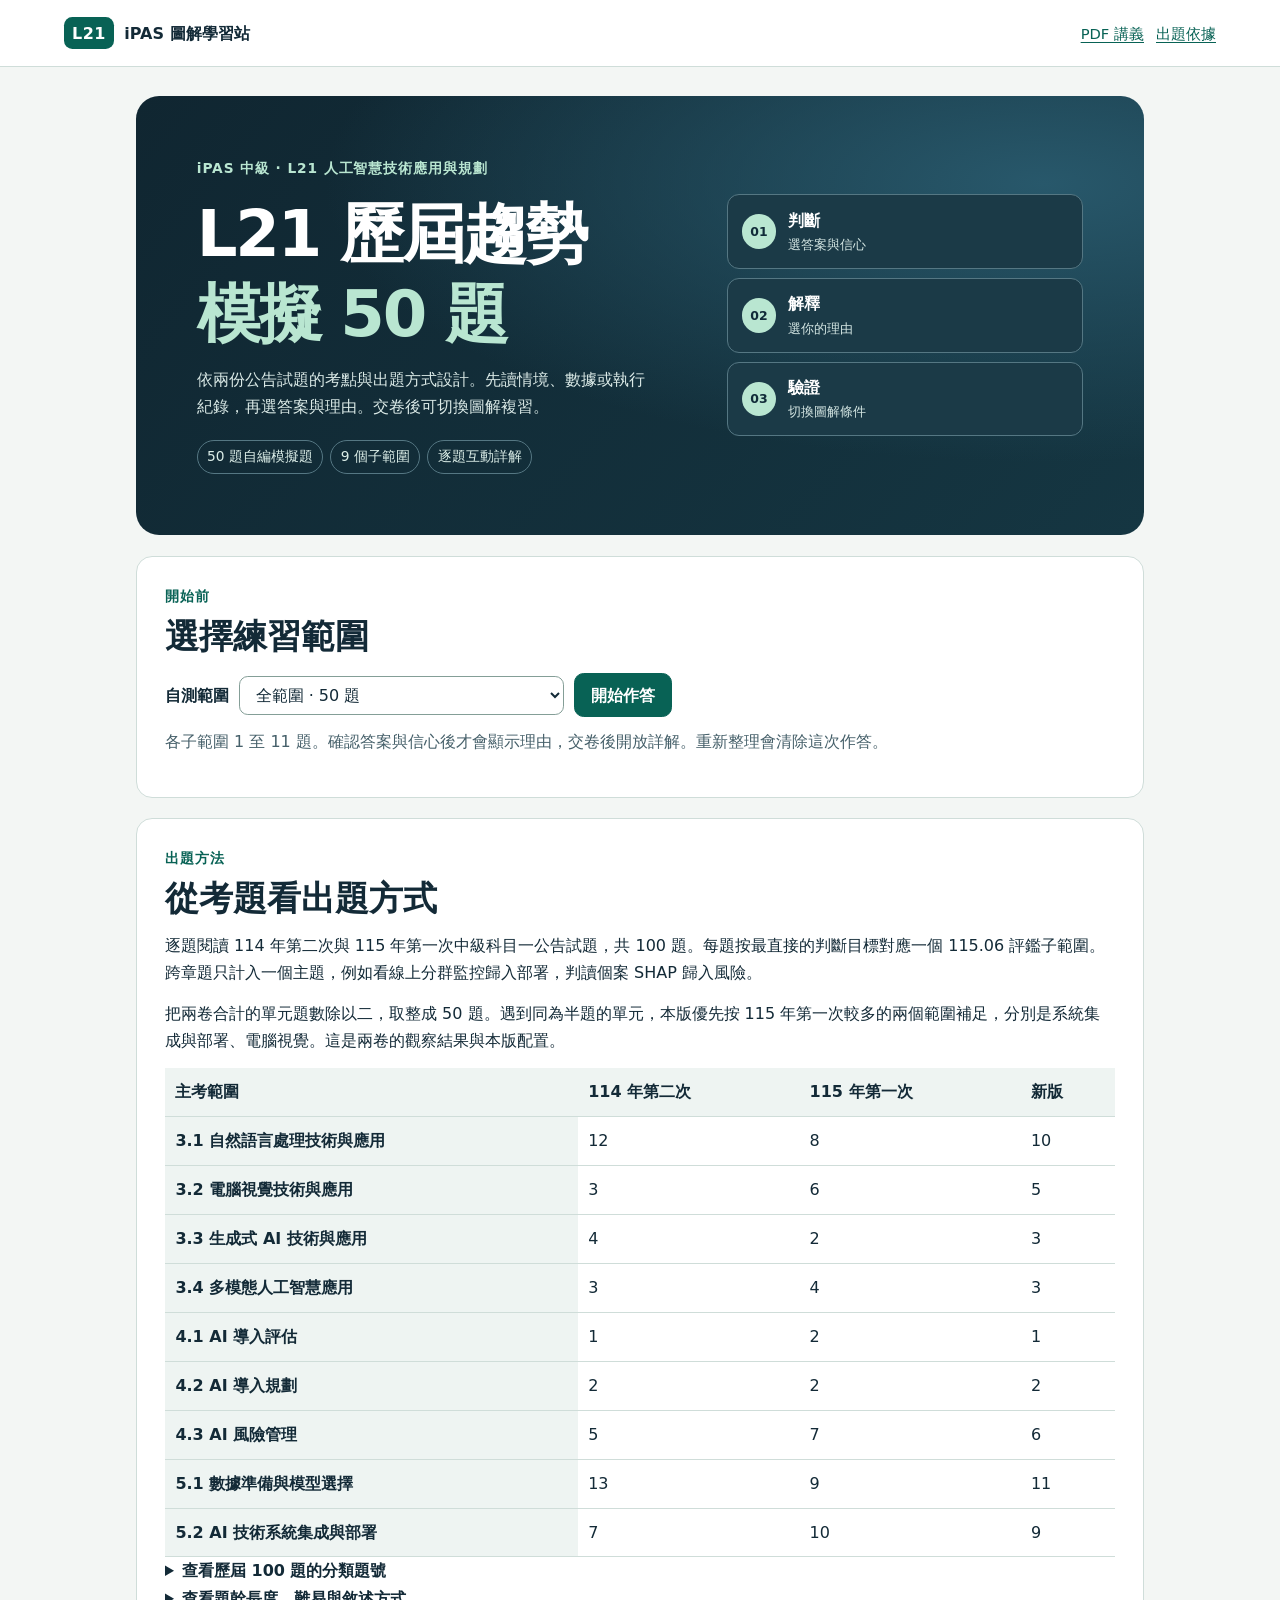
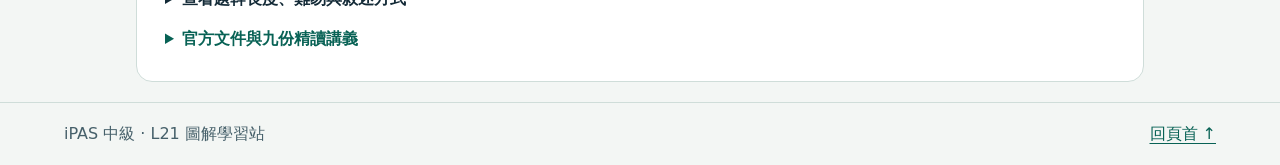
==== commit f9ee301b: "Add files via upload" ====
--- a/mock-exam.html
+++ b/mock-exam.html
@@ -4,7 +4,7 @@
   <meta charset="utf-8">
   <meta name="viewport" content="width=device-width, initial-scale=1">
   <meta name="description" content="iPAS 中級 L21 的 50 道自編情境題，搭配信心、理由判斷和可切換圖解詳解。">
-  <title>L21 歷屆趨勢模擬 50 題｜iPAS 圖解學習站</title>
+  <title>L21 歷屆校準模擬 50 題｜iPAS 圖解學習站</title>
   <style>
 :root {
   color-scheme: light;
@@ -322,6 +322,9 @@
 .mock-scenario pre { white-space: pre-wrap; overflow-wrap: anywhere; }
 .mock-scenario code { background: transparent; padding: 0; }
 .mock-evidence-method summary { cursor: pointer; font-weight: 750; }
+ .mock-calculation { margin: 1rem 0; padding: .85rem 1rem; border-inline-start: .2rem solid var(--teal); background: #edf5f0; }
+ .mock-calculation h3 { margin-top: 0; }
+ .mock-calculation ol { margin-bottom: 0; }
   </style>
 </head>
 <body>
@@ -349,10 +352,10 @@
       <p class="eyebrow">開始前</p><h2 id="setup-title" tabindex="-1">選擇練習範圍</h2>
       <form data-setup-form class="mock-setup">
         <label for="mock-scope">自測範圍</label>
-        <select id="mock-scope" name="scope"><option value="all">全範圍 · 50 題</option><option value="3.1">3.1 自然語言處理技術與應用（10 題）</option><option value="3.2">3.2 電腦視覺技術與應用（5 題）</option><option value="3.3">3.3 生成式 AI 技術與應用（3 題）</option><option value="3.4">3.4 多模態人工智慧應用（4 題）</option><option value="4.1">4.1 AI 導入評估（2 題）</option><option value="4.2">4.2 AI 導入規劃（2 題）</option><option value="4.3">4.3 AI 風險管理（6 題）</option><option value="5.1">5.1 數據準備與模型選擇（10 題）</option><option value="5.2">5.2 AI 技術系統集成與部署（8 題）</option></select>
+        <select id="mock-scope" name="scope"><option value="all">全範圍 · 50 題</option><option value="3.1">3.1 自然語言處理技術與應用（10 題）</option><option value="3.2">3.2 電腦視覺技術與應用（5 題）</option><option value="3.3">3.3 生成式 AI 技術與應用（3 題）</option><option value="3.4">3.4 多模態人工智慧應用（3 題）</option><option value="4.1">4.1 AI 導入評估（1 題）</option><option value="4.2">4.2 AI 導入規劃（2 題）</option><option value="4.3">4.3 AI 風險管理（6 題）</option><option value="5.1">5.1 數據準備與模型選擇（11 題）</option><option value="5.2">5.2 AI 技術系統集成與部署（9 題）</option></select>
         <button class="mock-primary" type="submit">開始作答</button>
       </form>
-      <p class="mock-note">各子範圍 2 至 10 題。確認答案與信心後才會顯示理由，交卷後開放詳解。重新整理會清除這次作答。</p>
+      <p class="mock-note">各子範圍 1 至 11 題。確認答案與信心後才會顯示理由，交卷後開放詳解。重新整理會清除這次作答。</p>
     </section>
     <noscript><p class="note">目前以紙本模式呈現。請先記下答案、信心和理由，再到最下方展開詳解。圖解的兩種狀態會依序顯示。</p></noscript>
 
@@ -363,357 +366,355 @@
         <progress aria-label="已完成題數" value="0" max="50"></progress>
       </div>
       <form data-quiz-form>
-    <article id="question-01" class="mock-question mock-card" data-question="01" data-chapter="3.1">
+    <article id="question-01" class="mock-question mock-card" data-question="01" data-chapter="3.1" data-level="1">
       <h3 tabindex="-1" data-question-title>第 1 題 <small>· 3.1</small></h3>
-      <div id="stem-01" class="mock-stem"><p>保險公司用 TF-IDF 搜尋事故報告，先以「詞在本文的次數」當 TF。關鍵設備代碼在一份 100 詞報告出現 4 次，在一份 1,000 詞報告出現 12 次。兩份報告屬同一個索引，該代碼的 IDF 為同一個正值，系統也沒有再做文件向量正規化。若團隊改用「該詞次數÷本文總詞數」作 TF，應如何解讀兩份報告的權重變化？</p></div>
-      <fieldset data-main-options aria-describedby="stem-01"><legend>選一個答案</legend><label class="mock-option"><input type="radio" name="answer-01" value="A" autocomplete="off"><span><b>A</b>原先短報告較高，改用比例後仍較高，因 IDF 會自動校正文長。</span></label><label class="mock-option"><input type="radio" name="answer-01" value="B" autocomplete="off"><span><b>B</b>原先長報告較高，改用比例後短報告較高，因長短差異改變了詞在各篇內的密度。</span></label><label class="mock-option"><input type="radio" name="answer-01" value="C" autocomplete="off"><span><b>C</b>原先長報告較高，改用比例後相同，因兩篇都含該代碼。</span></label><label class="mock-option"><input type="radio" name="answer-01" value="D" autocomplete="off"><span><b>D</b>兩種設定下均為長報告較高，因總出現次數在兩種算法中仍為 12 與 4。</span></label></fieldset>
+      <div id="stem-01" class="mock-stem"><p>共享單車平台想統計各站點的乘客不滿比例。客服紀錄已去識別，測試集每則留言有人工標註的正向、中立或負向。下列哪項模型輸出最直接對應驗收標籤？</p></div>
+      <fieldset data-main-options aria-describedby="stem-01"><legend>選一個答案</legend><label class="mock-option"><input type="radio" name="answer-01" value="A" autocomplete="off"><span><b>A</b>為每則留言輸出情感類別，讓團隊能以人工標註驗證分站結果。</span></label><label class="mock-option"><input type="radio" name="answer-01" value="B" autocomplete="off"><span><b>B</b>擷取留言中的站名和設備名稱，依實體出現率估計不滿比例。</span></label><label class="mock-option"><input type="radio" name="answer-01" value="C" autocomplete="off"><span><b>C</b>將留言分成故障、費率及路線等主題，再把主題名稱視為情緒。</span></label><label class="mock-option"><input type="radio" name="answer-01" value="D" autocomplete="off"><span><b>D</b>為每則留言生成一句摘要，再以摘要字數表示情緒強弱。</span></label></fieldset>
       <fieldset data-confidence><legend>這個答案你有多確定？</legend><div class="mock-confidence"><label class="mock-option"><input type="radio" name="confidence-01" value="sure" autocomplete="off"><span>有把握</span></label><label class="mock-option"><input type="radio" name="confidence-01" value="unsure" autocomplete="off"><span>有些猶豫</span></label><label class="mock-option"><input type="radio" name="confidence-01" value="guess" autocomplete="off"><span>我在猜</span></label></div></fieldset>
-      <fieldset data-reasons><legend tabindex="-1">選出最能解釋這題的理由</legend><label class="mock-option"><input type="radio" name="reason-01" value="1" autocomplete="off"><span><b>1</b>IDF 應該對每份報告各算一次，因此短篇會有較大的 IDF。</span></label><label class="mock-option"><input type="radio" name="reason-01" value="2" autocomplete="off"><span><b>2</b>只要報告包含同一個詞，任何 TF 定義下權重都相同。</span></label><label class="mock-option"><input type="radio" name="reason-01" value="3" autocomplete="off"><span><b>3</b>同一詞的 IDF 固定，差別要看 TF 使用的是次數或比例。</span></label></fieldset>
-    </article>
-    <article id="question-02" class="mock-question mock-card" data-question="02" data-chapter="3.1">
+      <fieldset data-reasons><legend tabindex="-1">選出最能解釋這題的理由</legend><label class="mock-option"><input type="radio" name="reason-01" value="1" autocomplete="off"><span><b>1</b>先找出站名就等於完成情緒判斷。</span></label><label class="mock-option"><input type="radio" name="reason-01" value="2" autocomplete="off"><span><b>2</b>驗收標籤的單位及語意應和模型的輸出一致。</span></label><label class="mock-option"><input type="radio" name="reason-01" value="3" autocomplete="off"><span><b>3</b>三個情感類別必須各自代表一個議題。</span></label></fieldset>
+    </article>
+    <article id="question-02" class="mock-question mock-card" data-question="02" data-chapter="3.1" data-level="2">
       <h3 tabindex="-1" data-question-title>第 2 題 <small>· 3.1</small></h3>
-      <div id="stem-02" class="mock-stem"><p>能源公司希望預訓練一個編碼器，用於抽取維修紀錄中「冷卻泵」的故障描述。工程師將「泵體［MASK］，導致冷卻液向外漏」送進模型，訓練標籤為原句的「裂開」，而且允許該位置讀到逗號後的詞。另一位工程師認為，這與依序補寫維修紀錄的因果語言模型使用相同訓練目標。下列比較何者最準確？</p></div>
-      <fieldset data-main-options aria-describedby="stem-02"><legend>選一個答案</legend><label class="mock-option"><input type="radio" name="answer-02" value="A" autocomplete="off"><span><b>A</b>前者利用可見的左右文還原被遮蔽的詞，後者依已知前文預測下一詞。</span></label><label class="mock-option"><input type="radio" name="answer-02" value="B" autocomplete="off"><span><b>B</b>前者從遮蔽位置開始逐詞重建整份文件，後者只預測已被遮蔽的詞。</span></label><label class="mock-option"><input type="radio" name="answer-02" value="C" autocomplete="off"><span><b>C</b>兩者都能讓待預測位置讀到右側原句，差別只在輸出是否為分類標籤。</span></label><label class="mock-option"><input type="radio" name="answer-02" value="D" autocomplete="off"><span><b>D</b>前者靠對比學習比對兩份文件，後者才利用輸入上下文推斷詞。</span></label></fieldset>
+      <div id="stem-02" class="mock-stem"><p>公車語音助理從轉錄文字判斷「還有多久會到」。同一個「下一班」可能指前文提及的不同路線，常見間隔為 20 個詞元。舊系統只用最後 3 個詞元估計下一詞，新系統的編碼器可讀到整段，沒有截斷。若要解釋兩者對路線線索的差異，哪項較準確？</p></div>
+      <fieldset data-main-options aria-describedby="stem-02"><legend>選一個答案</legend><label class="mock-option"><input type="radio" name="answer-02" value="A" autocomplete="off"><span><b>A</b>舊系統只要增大詞表，就可在長度固定的前文中還原 20 詞前的路線。</span></label><label class="mock-option"><input type="radio" name="answer-02" value="B" autocomplete="off"><span><b>B</b>自注意力可讓當前位置從可見的路線詞元取得訊息，舊系統估計時未保留這段前文。</span></label><label class="mock-option"><input type="radio" name="answer-02" value="C" autocomplete="off"><span><b>C</b>新系統要等所有位置依次更新同一隱狀態，才可傳遞遠距線索。</span></label><label class="mock-option"><input type="radio" name="answer-02" value="D" autocomplete="off"><span><b>D</b>自注意力固定分配相同權重，所以較長的前文會無條件提高準確率。</span></label></fieldset>
       <fieldset data-confidence><legend>這個答案你有多確定？</legend><div class="mock-confidence"><label class="mock-option"><input type="radio" name="confidence-02" value="sure" autocomplete="off"><span>有把握</span></label><label class="mock-option"><input type="radio" name="confidence-02" value="unsure" autocomplete="off"><span>有些猶豫</span></label><label class="mock-option"><input type="radio" name="confidence-02" value="guess" autocomplete="off"><span>我在猜</span></label></div></fieldset>
-      <fieldset data-reasons><legend tabindex="-1">選出最能解釋這題的理由</legend><label class="mock-option"><input type="radio" name="reason-02" value="1" autocomplete="off"><span><b>1</b>讀到右側代表模型同時已取得原本的答案詞。</span></label><label class="mock-option"><input type="radio" name="reason-02" value="2" autocomplete="off"><span><b>2</b>先辨識目標詞的所在位置，再辨識預測時能使用哪些詞。</span></label><label class="mock-option"><input type="radio" name="reason-02" value="3" autocomplete="off"><span><b>3</b>只要兩者都用 Transformer，訓練目標便相同。</span></label></fieldset>
-    </article>
-    <article id="question-03" class="mock-question mock-card" data-question="03" data-chapter="3.1">
+      <fieldset data-reasons><legend tabindex="-1">選出最能解釋這題的理由</legend><label class="mock-option"><input type="radio" name="reason-02" value="1" autocomplete="off"><span><b>1</b>先比較推論時哪些詞元可見，再判斷模型能否利用它們。</span></label><label class="mock-option"><input type="radio" name="reason-02" value="2" autocomplete="off"><span><b>2</b>只要路線名稱在訓練資料出現過，任何輸入都能重建當次路線。</span></label><label class="mock-option"><input type="radio" name="reason-02" value="3" autocomplete="off"><span><b>3</b>兩種模型唯一的差異是參數總量。</span></label></fieldset>
+    </article>
+    <article id="question-03" class="mock-question mock-card" data-question="03" data-chapter="3.1" data-level="1">
       <h3 tabindex="-1" data-question-title>第 3 題 <small>· 3.1</small></h3>
-      <div id="stem-03" class="mock-stem"><p>法務團隊用模型判讀採購合約。文件開頭說「以下交付限制僅適用海外分公司」，末頁出現交付期限。舊模型以固定四詞視窗產生特徵，末頁常被錯判為適用所有分公司。團隊改用可容納全文、沒有局部視窗限制的 Transformer 編碼器。若只解釋它為什麼有機會減少這類錯誤，哪一項最合理？</p></div>
-      <fieldset data-main-options aria-describedby="stem-03"><legend>選一個答案</legend><label class="mock-option"><input type="radio" name="answer-03" value="A" autocomplete="off"><span><b>A</b>模型把文件平均成單一向量後，所有相隔較遠的詞就一定更容易配對。</span></label><label class="mock-option"><input type="radio" name="answer-03" value="B" autocomplete="off"><span><b>B</b>模型使用固定寬度的局部卷積，末頁只能依周圍幾詞形成表示。</span></label><label class="mock-option"><input type="radio" name="answer-03" value="C" autocomplete="off"><span><b>C</b>模型讓每個位置對所有詞給相同權重，避免對特定詞過度依賴。</span></label><label class="mock-option"><input type="radio" name="answer-03" value="D" autocomplete="off"><span><b>D</b>末頁詞元可對開頭可見詞元分配注意力，將適用範圍線索納入自身表示。</span></label></fieldset>
+      <div id="stem-03" class="mock-stem"><p>研究員將句子「請將濾芯［MASK］後重新啟動」輸入 BERT 類編碼器。已知原詞是「更換」，遮蔽位置可以讀到前後其他詞。這筆訓練樣本要求模型預測什麼？</p></div>
+      <fieldset data-main-options aria-describedby="stem-03"><legend>選一個答案</legend><label class="mock-option"><input type="radio" name="answer-03" value="A" autocomplete="off"><span><b>A</b>在整段句子末尾生成下一個詞。</span></label><label class="mock-option"><input type="radio" name="answer-03" value="B" autocomplete="off"><span><b>B</b>用「維修」作為整句的文件標籤。</span></label><label class="mock-option"><input type="radio" name="answer-03" value="C" autocomplete="off"><span><b>C</b>從左到右重建每個輸入位置的完整序列。</span></label><label class="mock-option"><input type="radio" name="answer-03" value="D" autocomplete="off"><span><b>D</b>在被選中的位置預測原詞「更換」。</span></label></fieldset>
       <fieldset data-confidence><legend>這個答案你有多確定？</legend><div class="mock-confidence"><label class="mock-option"><input type="radio" name="confidence-03" value="sure" autocomplete="off"><span>有把握</span></label><label class="mock-option"><input type="radio" name="confidence-03" value="unsure" autocomplete="off"><span>有些猶豫</span></label><label class="mock-option"><input type="radio" name="confidence-03" value="guess" autocomplete="off"><span>我在猜</span></label></div></fieldset>
-      <fieldset data-reasons><legend tabindex="-1">選出最能解釋這題的理由</legend><label class="mock-option"><input type="radio" name="reason-03" value="1" autocomplete="off"><span><b>1</b>關鍵是相關遠距詞元在可見範圍內，且每個位置可加權擷取其他位置的資訊。</span></label><label class="mock-option"><input type="radio" name="reason-03" value="2" autocomplete="off"><span><b>2</b>位置越遠時，注意力權重必然越高。</span></label><label class="mock-option"><input type="radio" name="reason-03" value="3" autocomplete="off"><span><b>3</b>只要是 Transformer，就不會受輸入截斷或遮罩影響。</span></label></fieldset>
-    </article>
-    <article id="question-04" class="mock-question mock-card" data-question="04" data-chapter="3.1">
+      <fieldset data-reasons><legend tabindex="-1">選出最能解釋這題的理由</legend><label class="mock-option"><input type="radio" name="reason-03" value="1" autocomplete="off"><span><b>1</b>輸入原文可保留答案詞而不需遮蔽。</span></label><label class="mock-option"><input type="radio" name="reason-03" value="2" autocomplete="off"><span><b>2</b>可見的右文會直接當作預測標籤。</span></label><label class="mock-option"><input type="radio" name="reason-03" value="3" autocomplete="off"><span><b>3</b>遮蔽位置與訓練標籤的位置一致，前後文可協助推斷。</span></label></fieldset>
+    </article>
+    <article id="question-04" class="mock-question mock-card" data-question="04" data-chapter="3.1" data-level="2">
       <h3 tabindex="-1" data-question-title>第 4 題 <small>· 3.1</small></h3>
-      <div id="stem-04" class="mock-stem"><p>航空維修團隊有大批已斷詞的工作紀錄，正在比對三個訓練方案。甲從整體語料累積詞與詞的共現計數，再以這些統計學向量。乙給中心詞，訓練模型預測窗口內的詞。丙把窗口內的詞彙表示合起來，預測中心詞。稀有維修術語有保留於詞表。下列對三方案的命名及選型解讀何者最合理？</p></div>
-      <fieldset data-main-options aria-describedby="stem-04"><legend>選一個答案</legend><label class="mock-option"><input type="radio" name="answer-04" value="A" autocomplete="off"><span><b>A</b>甲是 CBOW，乙是 GloVe，丙是 Skip-gram。稀有詞應只看總詞頻。</span></label><label class="mock-option"><input type="radio" name="answer-04" value="B" autocomplete="off"><span><b>B</b>甲是 GloVe，乙是 CBOW，丙是 Skip-gram。乙在每個中心位置產生多個向外預測。</span></label><label class="mock-option"><input type="radio" name="answer-04" value="C" autocomplete="off"><span><b>C</b>甲是 GloVe，乙是 Skip-gram，丙是 CBOW。可用稀有詞子集驗證乙的向量品質。</span></label><label class="mock-option"><input type="radio" name="answer-04" value="D" autocomplete="off"><span><b>D</b>甲是 TF-IDF，乙與丙都是 GloVe，三者只差輸出向量的維度。</span></label></fieldset>
+      <div id="stem-04" class="mock-stem"><p>圖書館從讀者查詢中學習詞向量。某些書籍簡稱只出現幾次，但每次周圍都有多個有意義的詞。甲方案以中心詞分別預測窗口內詞語，乙方案以窗口平均表示預測中心詞，丙方案直接用整體詞對共現統計擬合向量。團隊希望知道甲、乙、丙各是哪種做法，並決定如何查核少見詞表現。何者合理？</p></div>
+      <fieldset data-main-options aria-describedby="stem-04"><legend>選一個答案</legend><label class="mock-option"><input type="radio" name="answer-04" value="A" autocomplete="off"><span><b>A</b>甲是 CBOW、乙是 Skip-gram，丙是 GloVe；可先比較少見詞的查詢召回。</span></label><label class="mock-option"><input type="radio" name="answer-04" value="B" autocomplete="off"><span><b>B</b>甲是 Skip-gram、乙是 GloVe，丙是 CBOW；乙以平均上下文取得全域統計。</span></label><label class="mock-option"><input type="radio" name="answer-04" value="C" autocomplete="off"><span><b>C</b>甲與乙都是 GloVe 的兩種取樣方式，丙則是直接套詞頻權重。</span></label><label class="mock-option"><input type="radio" name="answer-04" value="D" autocomplete="off"><span><b>D</b>甲為 Skip-gram、乙為 CBOW、丙為 GloVe；以有代表性的少見詞查詢比較效果。</span></label></fieldset>
       <fieldset data-confidence><legend>這個答案你有多確定？</legend><div class="mock-confidence"><label class="mock-option"><input type="radio" name="confidence-04" value="sure" autocomplete="off"><span>有把握</span></label><label class="mock-option"><input type="radio" name="confidence-04" value="unsure" autocomplete="off"><span>有些猶豫</span></label><label class="mock-option"><input type="radio" name="confidence-04" value="guess" autocomplete="off"><span>我在猜</span></label></div></fieldset>
-      <fieldset data-reasons><legend tabindex="-1">選出最能解釋這題的理由</legend><label class="mock-option"><input type="radio" name="reason-04" value="1" autocomplete="off"><span><b>1</b>低頻詞用 Skip-gram 後，在任何語料都一定優於其他方法。</span></label><label class="mock-option"><input type="radio" name="reason-04" value="2" autocomplete="off"><span><b>2</b>先辨識訊號來自整體共現統計，還是從窗口中的詞預測另一個詞。</span></label><label class="mock-option"><input type="radio" name="reason-04" value="3" autocomplete="off"><span><b>3</b>三種方法都需要人工標註詞性當作監督。</span></label></fieldset>
-    </article>
-    <article id="question-05" class="mock-question mock-card" data-question="05" data-chapter="3.1">
+      <fieldset data-reasons><legend tabindex="-1">選出最能解釋這題的理由</legend><label class="mock-option"><input type="radio" name="reason-04" value="1" autocomplete="off"><span><b>1</b>判斷 Word2Vec 的兩種目標時，先看輸入與預測方向。</span></label><label class="mock-option"><input type="radio" name="reason-04" value="2" autocomplete="off"><span><b>2</b>兩個局部預測方案會產生完全相同的訓練樣本。</span></label><label class="mock-option"><input type="radio" name="reason-04" value="3" autocomplete="off"><span><b>3</b>只要是低頻詞，任何一份語料都保證有穩定向量。</span></label></fieldset>
+    </article>
+    <article id="question-05" class="mock-question mock-card" data-question="05" data-chapter="3.1" data-level="2">
       <h3 tabindex="-1" data-question-title>第 5 題 <small>· 3.1</small></h3>
-      <div id="stem-05" class="mock-stem"><p>公共服務中心要把冗長的民眾來信改寫成固定文風的回覆草稿。來信長短不同，草稿也不固定字數，可能合併重複句或調換內容順序。公司另有一套逐詞標記人名與地址的系統，主管考慮直接使用相同的標記輸出頭。若要保留草稿的生成需求，哪一項設計最合適？</p></div>
-      <fieldset data-main-options aria-describedby="stem-05"><legend>選一個答案</legend><label class="mock-option"><input type="radio" name="answer-05" value="A" autocomplete="off"><span><b>A</b>使用命名實體辨識，為每個來信詞元標記一個草稿詞元，再按原序拼接。</span></label><label class="mock-option"><input type="radio" name="answer-05" value="B" autocomplete="off"><span><b>B</b>使用單一文件分類標籤，再把該標籤視為完整草稿。</span></label><label class="mock-option"><input type="radio" name="answer-05" value="C" autocomplete="off"><span><b>C</b>保留詞頻排序作輸出，交由同一個標註頭還原句子。</span></label><label class="mock-option"><input type="radio" name="answer-05" value="D" autocomplete="off"><span><b>D</b>使用能以輸入信件為條件、輸出可變長度文字的序列到序列模型。</span></label></fieldset>
+      <div id="stem-05" class="mock-stem"><p>維修搜尋系統使用字典大小 40,000 的 one-hot 向量。團隊發現「停擺」和「中斷」在多份紀錄中用法接近，但舊表示中這兩個詞的餘弦相似度仍是 0。工程師改用從維修語料訓練的 128 維 Word2Vec。哪個變化符合兩種表示的特性？</p></div>
+      <fieldset data-main-options aria-describedby="stem-05"><legend>選一個答案</legend><label class="mock-option"><input type="radio" name="answer-05" value="A" autocomplete="off"><span><b>A</b>向量由詞表座標改為學得的稠密表示，語境相近的詞有機會更靠近。</span></label><label class="mock-option"><input type="radio" name="answer-05" value="B" autocomplete="off"><span><b>B</b>保留 40,000 維且每詞仍只有一個非零值，只把相似詞排在相鄰索引。</span></label><label class="mock-option"><input type="radio" name="answer-05" value="C" autocomplete="off"><span><b>C</b>縮小向量維度後，同一詞會依每一筆句子產生不同向量。</span></label><label class="mock-option"><input type="radio" name="answer-05" value="D" autocomplete="off"><span><b>D</b>用 128 維直接保存每個詞在所有文件的精確出現次數。</span></label></fieldset>
       <fieldset data-confidence><legend>這個答案你有多確定？</legend><div class="mock-confidence"><label class="mock-option"><input type="radio" name="confidence-05" value="sure" autocomplete="off"><span>有把握</span></label><label class="mock-option"><input type="radio" name="confidence-05" value="unsure" autocomplete="off"><span>有些猶豫</span></label><label class="mock-option"><input type="radio" name="confidence-05" value="guess" autocomplete="off"><span>我在猜</span></label></div></fieldset>
-      <fieldset data-reasons><legend tabindex="-1">選出最能解釋這題的理由</legend><label class="mock-option"><input type="radio" name="reason-05" value="1" autocomplete="off"><span><b>1</b>任務要輸出新序列，不能預設輸出位置與每個輸入詞元一對一對齊。</span></label><label class="mock-option"><input type="radio" name="reason-05" value="2" autocomplete="off"><span><b>2</b>只要輸入是文字，輸出就必須使用逐詞標記。</span></label><label class="mock-option"><input type="radio" name="reason-05" value="3" autocomplete="off"><span><b>3</b>有固定文風代表所有草稿只需同一個類別標籤。</span></label></fieldset>
-    </article>
-    <article id="question-06" class="mock-question mock-card" data-question="06" data-chapter="3.1">
+      <fieldset data-reasons><legend tabindex="-1">選出最能解釋這題的理由</legend><label class="mock-option"><input type="radio" name="reason-05" value="1" autocomplete="off"><span><b>1</b>兩個詞的索引差距可直接用作語意距離。</span></label><label class="mock-option"><input type="radio" name="reason-05" value="2" autocomplete="off"><span><b>2</b>詞向量的語意線索來自語料中的用法，one-hot 主要表示詞的身分。</span></label><label class="mock-option"><input type="radio" name="reason-05" value="3" autocomplete="off"><span><b>3</b>詞向量維度越小，語意一定越精確。</span></label></fieldset>
+    </article>
+    <article id="question-06" class="mock-question mock-card" data-question="06" data-chapter="3.1" data-level="3">
       <h3 tabindex="-1" data-question-title>第 6 題 <small>· 3.1</small></h3>
-      <div id="stem-06" class="mock-stem"><p>電信公司要在同一套大型語言模型上建立帳務和工程兩種助理。它希望訓練期間維持原始權重凍結，部門模組可分開管理及切換，部署時也需測原有通用能力是否退化。工程團隊考慮提示微調（Prompt Tuning）、LoRA、全參數微調及量化。若公司指定「差異必須以作用於指定線性層的低秩增量保存」，哪一項設計符合條件？</p></div>
-      <fieldset data-main-options aria-describedby="stem-06"><legend>選一個答案</legend><label class="mock-option"><input type="radio" name="answer-06" value="A" autocomplete="off"><span><b>A</b>訓練可學習的輸入軟提示並凍結基底，將每個部門的軟提示當成線性層的低秩更新。</span></label><label class="mock-option"><input type="radio" name="answer-06" value="B" autocomplete="off"><span><b>B</b>將基底量化為低精度，為每個部門各存一份量化模型，再視為低秩調適。</span></label><label class="mock-option"><input type="radio" name="answer-06" value="C" autocomplete="off"><span><b>C</b>為指定層訓練各部門的 LoRA 低秩矩陣，保留同一基底並獨立驗證各模組。</span></label><label class="mock-option"><input type="radio" name="answer-06" value="D" autocomplete="off"><span><b>D</b>分別全參數微調兩份模型，再將模型檔以檔案壓縮方式保存。</span></label></fieldset>
+      <div id="stem-06" class="mock-stem"><p>某助理要適應兩個事業部。團隊選定一個 1,024×512 線性權重矩陣，以 LoRA 分別訓練部門甲與乙。每個部門各有獨立的 rank 8 更新，使用一個 1,024×8 和一個 8×512 矩陣。基底權重全部凍結，沒有偏置、量化或其他新增參數。兩組模組分開儲存，上線時按部門載入。若只計兩個部門新增且可訓練的參數，合計多少？</p></div>
+      <fieldset data-main-options aria-describedby="stem-06"><legend>選一個答案</legend><label class="mock-option"><input type="radio" name="answer-06" value="A" autocomplete="off"><span><b>A</b>24,576，兩個部門各自保存 12,288 個參數。</span></label><label class="mock-option"><input type="radio" name="answer-06" value="B" autocomplete="off"><span><b>B</b>12,288，兩部門共用同一組可訓練更新。</span></label><label class="mock-option"><input type="radio" name="answer-06" value="C" autocomplete="off"><span><b>C</b>524,288，只需要保存一份完整矩陣。</span></label><label class="mock-option"><input type="radio" name="answer-06" value="D" autocomplete="off"><span><b>D</b>1,048,576，每個部門須各訓練一整份基底。</span></label></fieldset>
       <fieldset data-confidence><legend>這個答案你有多確定？</legend><div class="mock-confidence"><label class="mock-option"><input type="radio" name="confidence-06" value="sure" autocomplete="off"><span>有把握</span></label><label class="mock-option"><input type="radio" name="confidence-06" value="unsure" autocomplete="off"><span>有些猶豫</span></label><label class="mock-option"><input type="radio" name="confidence-06" value="guess" autocomplete="off"><span>我在猜</span></label></div></fieldset>
-      <fieldset data-reasons><legend tabindex="-1">選出最能解釋這題的理由</legend><label class="mock-option"><input type="radio" name="reason-06" value="1" autocomplete="off"><span><b>1</b>只要原權重凍結，任何新增參數都在同一位置改變模型。</span></label><label class="mock-option"><input type="radio" name="reason-06" value="2" autocomplete="off"><span><b>2</b>區分軟提示調整輸入表示與 LoRA 調整指定層的有效權重。</span></label><label class="mock-option"><input type="radio" name="reason-06" value="3" autocomplete="off"><span><b>3</b>基底凍結代表掛載模組後的通用行為一定完全不變。</span></label></fieldset>
-    </article>
-    <article id="question-07" class="mock-question mock-card" data-question="07" data-chapter="3.1">
+      <fieldset data-reasons><legend tabindex="-1">選出最能解釋這題的理由</legend><label class="mock-option"><input type="radio" name="reason-06" value="1" autocomplete="off"><span><b>1</b>只要乘上 rank，就能得到兩個大矩陣的完整更新參數。</span></label><label class="mock-option"><input type="radio" name="reason-06" value="2" autocomplete="off"><span><b>2</b>基底和低秩模組均應算入可訓練數量。</span></label><label class="mock-option"><input type="radio" name="reason-06" value="3" autocomplete="off"><span><b>3</b>先數一個模組的兩個因子，再乘獨立模組數。</span></label></fieldset>
+    </article>
+    <article id="question-07" class="mock-question mock-card" data-question="07" data-chapter="3.1" data-level="2">
       <h3 tabindex="-1" data-question-title>第 7 題 <small>· 3.1</small></h3>
-      <div id="stem-07" class="mock-stem"><p>一家物流公司把客服查詢交給檢索增強生成（RAG）系統。員工問「冷藏箱 E17 如何復歸」時，稠密向量搜尋常把相近的 E71 文件排在前面。工程師離線檢查發現，正確版本已被索引，生成器收到正確條文時也能回答。公司每次只能帶入三個片段，且仍要支援不含代碼的自然語言問題。哪一項改法最合適？</p></div>
-      <fieldset data-main-options aria-describedby="stem-07"><legend>選一個答案</legend><label class="mock-option"><input type="radio" name="answer-07" value="A" autocomplete="off"><span><b>A</b>結合代碼的精確比對與向量候選，依查詢意圖重排，再測正確版本是否進入前三。</span></label><label class="mock-option"><input type="radio" name="answer-07" value="B" autocomplete="off"><span><b>B</b>維持目前候選順序，改用較大的生成模型補足前三個片段缺失的規格。</span></label><label class="mock-option"><input type="radio" name="answer-07" value="C" autocomplete="off"><span><b>C</b>把所有查詢都改用精確字串查找，讓沒寫代碼的問題也只能按字面找。</span></label><label class="mock-option"><input type="radio" name="answer-07" value="D" autocomplete="off"><span><b>D</b>只將前三份文件的摘要縮短，以節省 token 並維持目前的召回品質。</span></label></fieldset>
+      <div id="stem-07" class="mock-stem"><p>公共圖書館有一個共用的文字模型。分館需要不同格式的推薦理由，要求可快速切回原版，且實驗規定不修改模型各層權重，只能在文字嵌入前加一小段可訓練向量。各分館只可交換這段向量與相關設定，基底模型維持同一版本。下列哪項最符合要求？</p></div>
+      <fieldset data-main-options aria-describedby="stem-07"><legend>選一個答案</legend><label class="mock-option"><input type="radio" name="answer-07" value="A" autocomplete="off"><span><b>A</b>把範例文字附加在使用者提示前，再把這組固定文字稱為可訓練嵌入。</span></label><label class="mock-option"><input type="radio" name="answer-07" value="B" autocomplete="off"><span><b>B</b>以全參數微調更新原模型，另存每個分館的模型檔。</span></label><label class="mock-option"><input type="radio" name="answer-07" value="C" autocomplete="off"><span><b>C</b>凍結基底，為分館訓練可切換的 soft prompt，將它接在輸入嵌入前。</span></label><label class="mock-option"><input type="radio" name="answer-07" value="D" autocomplete="off"><span><b>D</b>凍結基底並訓練 LoRA 模組，將線性層低秩更新視為輸入嵌入。</span></label></fieldset>
       <fieldset data-confidence><legend>這個答案你有多確定？</legend><div class="mock-confidence"><label class="mock-option"><input type="radio" name="confidence-07" value="sure" autocomplete="off"><span>有把握</span></label><label class="mock-option"><input type="radio" name="confidence-07" value="unsure" autocomplete="off"><span>有些猶豫</span></label><label class="mock-option"><input type="radio" name="confidence-07" value="guess" autocomplete="off"><span>我在猜</span></label></div></fieldset>
-      <fieldset data-reasons><legend tabindex="-1">選出最能解釋這題的理由</legend><label class="mock-option"><input type="radio" name="reason-07" value="1" autocomplete="off"><span><b>1</b>證據已存在且生成器能用，瓶頸在正確文件進不了受限的候選集合。</span></label><label class="mock-option"><input type="radio" name="reason-07" value="2" autocomplete="off"><span><b>2</b>向量相近代表產品代碼與版本一定完全一致。</span></label><label class="mock-option"><input type="radio" name="reason-07" value="3" autocomplete="off"><span><b>3</b>片段越短，檢索到正確版本的機率必然越高。</span></label></fieldset>
-    </article>
-    <article id="question-08" class="mock-question mock-card" data-question="08" data-chapter="3.1">
+      <fieldset data-reasons><legend tabindex="-1">選出最能解釋這題的理由</legend><label class="mock-option"><input type="radio" name="reason-07" value="1" autocomplete="off"><span><b>1</b>「可訓練」及「輸入端」是本題的兩個條件。</span></label><label class="mock-option"><input type="radio" name="reason-07" value="2" autocomplete="off"><span><b>2</b>所有不改基底的技術都把新增參數放在同一位置。</span></label><label class="mock-option"><input type="radio" name="reason-07" value="3" autocomplete="off"><span><b>3</b>只要能切回原模型，全參數微調也符合不改模型層的限制。</span></label></fieldset>
+    </article>
+    <article id="question-08" class="mock-question mock-card" data-question="08" data-chapter="3.1" data-level="3">
       <h3 tabindex="-1" data-question-title>第 8 題 <small>· 3.1</small></h3>
-      <div id="stem-08" class="mock-stem"><p>理賠文件模型使用同一個 Transformer 編碼器，一個輸出頭判斷文件類別，另一個擷取保單號碼。新訓練設定提高擷取損失權重後，擷取 F1 上升，分類 F1 卻下降。團隊確認資料切分、兩個輸出頭及線上前處理均未改變，且同時微調共享編碼器。最合理的下一步診斷是什麼？</p></div>
-      <fieldset data-main-options aria-describedby="stem-08"><legend>選一個答案</legend><label class="mock-option"><input type="radio" name="answer-08" value="A" autocomplete="off"><span><b>A</b>改寫兩個任務的輸出類別，使分類的類別數與擷取標籤數相同。</span></label><label class="mock-option"><input type="radio" name="answer-08" value="B" autocomplete="off"><span><b>B</b>增加擷取權重，假設它已改善共享表徵，分類自然會在更多訓練後恢復。</span></label><label class="mock-option"><input type="radio" name="answer-08" value="C" autocomplete="off"><span><b>C</b>只在擷取輸出頭校準機率，並將其視為共享表徵的充分修復。</span></label><label class="mock-option"><input type="radio" name="answer-08" value="D" autocomplete="off"><span><b>D</b>比較兩個任務對共享層的梯度與損失尺度，並在相同驗證集試驗重新加權。</span></label></fieldset>
+      <div id="stem-08" class="mock-stem"><p>設備手冊問答有兩個問題。甲題檢索把已作廢的條文排在第一，適用版本在第四，而生成只收到前三個片段。乙題的適用版本已排第一並送進模型，模型卻回答條文中沒有的期限。公司不增加上下文預算，要求兩類錯誤分開驗證。測試人員可查排序清單與實際送出的片段，也可逐項核對引用。哪一組處置最能對準已觀察的差異？</p></div>
+      <fieldset data-main-options aria-describedby="stem-08"><legend>選一個答案</legend><label class="mock-option"><input type="radio" name="answer-08" value="A" autocomplete="off"><span><b>A</b>先為甲、乙都加大生成模型，並用最終答案準確率推斷兩者根因。</span></label><label class="mock-option"><input type="radio" name="answer-08" value="B" autocomplete="off"><span><b>B</b>甲和乙都重建向量索引，只量適用文件是否進入索引。</span></label><label class="mock-option"><input type="radio" name="answer-08" value="C" autocomplete="off"><span><b>C</b>甲先調整生成措辭，乙先把上下文段落重新加長。</span></label><label class="mock-option"><input type="radio" name="answer-08" value="D" autocomplete="off"><span><b>D</b>甲先做版本過濾與重排，量正確證據能否進前三；乙量回答對已提供證據的忠實度。</span></label></fieldset>
       <fieldset data-confidence><legend>這個答案你有多確定？</legend><div class="mock-confidence"><label class="mock-option"><input type="radio" name="confidence-08" value="sure" autocomplete="off"><span>有把握</span></label><label class="mock-option"><input type="radio" name="confidence-08" value="unsure" autocomplete="off"><span>有些猶豫</span></label><label class="mock-option"><input type="radio" name="confidence-08" value="guess" autocomplete="off"><span>我在猜</span></label></div></fieldset>
-      <fieldset data-reasons><legend tabindex="-1">選出最能解釋這題的理由</legend><label class="mock-option"><input type="radio" name="reason-08" value="1" autocomplete="off"><span><b>1</b>共享層只會被文件分類任務更新，擷取損失無法影響它。</span></label><label class="mock-option"><input type="radio" name="reason-08" value="2" autocomplete="off"><span><b>2</b>兩項任務共用參數，擷取權重改變可能讓共享更新偏向擷取。</span></label><label class="mock-option"><input type="radio" name="reason-08" value="3" autocomplete="off"><span><b>3</b>兩項指標一升一降即可證明訓練資料遭洩漏。</span></label></fieldset>
-    </article>
-    <article id="question-09" class="mock-question mock-card" data-question="09" data-chapter="3.1">
+      <fieldset data-reasons><legend tabindex="-1">選出最能解釋這題的理由</legend><label class="mock-option"><input type="radio" name="reason-08" value="1" autocomplete="off"><span><b>1</b>適用文件在索引中，代表生成器一定能看見。</span></label><label class="mock-option"><input type="radio" name="reason-08" value="2" autocomplete="off"><span><b>2</b>分別在「證據進入上下文」和「生成使用證據」兩個節點核對。</span></label><label class="mock-option"><input type="radio" name="reason-08" value="3" autocomplete="off"><span><b>3</b>只要兩題的回答都錯，就能定位為同一項模型缺陷。</span></label></fieldset>
+    </article>
+    <article id="question-09" class="mock-question mock-card" data-question="09" data-chapter="3.1" data-level="1">
       <h3 tabindex="-1" data-question-title>第 9 題 <small>· 3.1</small></h3>
-      <div id="stem-09" class="mock-stem"><p>訂閱服務把負評交給人工處理。上線後客服發現，帶反諷的「你們回覆得真快，才等了兩週」常被判為正向，而直白負評多半判對。資料團隊抽樣確認反諷類案例在訓練與驗證集都少，且系統延遲、類別定義與服務版本未變。若要驗證並降低這個具體問題，哪一組措施最合適？</p></div>
-      <fieldset data-main-options aria-describedby="stem-09"><legend>選一個答案</legend><label class="mock-option"><input type="radio" name="answer-09" value="A" autocomplete="off"><span><b>A</b>建立反諷與一般表達的分組驗證，補足具代表性的標註，再比較各組的負評召回。</span></label><label class="mock-option"><input type="radio" name="answer-09" value="B" autocomplete="off"><span><b>B</b>只把負評門檻調低，再用全體準確率決定反諷問題是否解決。</span></label><label class="mock-option"><input type="radio" name="answer-09" value="C" autocomplete="off"><span><b>C</b>對所有輸入先移除否定詞與標點，讓語氣差異較少影響模型。</span></label><label class="mock-option"><input type="radio" name="answer-09" value="D" autocomplete="off"><span><b>D</b>維持原本資料，以兩套分類器做集成，僅用整體準確率選擇是否上線。</span></label></fieldset>
+      <div id="stem-09" class="mock-stem"><p>客服中心希望把長篇報修紀錄改寫成給工程師的短摘要。摘要可以重組句子，長度不固定，並需保留來源中的故障重點。哪個輸出設計最符合需求？</p></div>
+      <fieldset data-main-options aria-describedby="stem-09"><legend>選一個答案</legend><label class="mock-option"><input type="radio" name="answer-09" value="A" autocomplete="off"><span><b>A</b>以逐詞詞性標註，輸出與原文等長的標籤序列。</span></label><label class="mock-option"><input type="radio" name="answer-09" value="B" autocomplete="off"><span><b>B</b>以輸入紀錄為條件，解碼成可變長度的摘要文字。</span></label><label class="mock-option"><input type="radio" name="answer-09" value="C" autocomplete="off"><span><b>C</b>以主題分類頭輸出一個故障類型代號。</span></label><label class="mock-option"><input type="radio" name="answer-09" value="D" autocomplete="off"><span><b>D</b>先統計各詞詞頻，直接把頻率向量當作摘要。</span></label></fieldset>
       <fieldset data-confidence><legend>這個答案你有多確定？</legend><div class="mock-confidence"><label class="mock-option"><input type="radio" name="confidence-09" value="sure" autocomplete="off"><span>有把握</span></label><label class="mock-option"><input type="radio" name="confidence-09" value="unsure" autocomplete="off"><span>有些猶豫</span></label><label class="mock-option"><input type="radio" name="confidence-09" value="guess" autocomplete="off"><span>我在猜</span></label></div></fieldset>
-      <fieldset data-reasons><legend tabindex="-1">選出最能解釋這題的理由</legend><label class="mock-option"><input type="radio" name="reason-09" value="1" autocomplete="off"><span><b>1</b>具體錯誤集中於特定表達方式，應用相對應的標註與分群效能驗證。</span></label><label class="mock-option"><input type="radio" name="reason-09" value="2" autocomplete="off"><span><b>2</b>正常延遲證明模型能正確解讀上下文。</span></label><label class="mock-option"><input type="radio" name="reason-09" value="3" autocomplete="off"><span><b>3</b>負評分類只需要判斷句子是否出現正面詞。</span></label></fieldset>
-    </article>
-    <article id="question-10" class="mock-question mock-card" data-question="10" data-chapter="3.1">
+      <fieldset data-reasons><legend tabindex="-1">選出最能解釋這題的理由</legend><label class="mock-option"><input type="radio" name="reason-09" value="1" autocomplete="off"><span><b>1</b>摘要與輸入必須逐位置對齊。</span></label><label class="mock-option"><input type="radio" name="reason-09" value="2" autocomplete="off"><span><b>2</b>輸出是一段新文字，可與來源的長度和詞序不同。</span></label><label class="mock-option"><input type="radio" name="reason-09" value="3" autocomplete="off"><span><b>3</b>能標出所有故障詞，就能代表完整摘要。</span></label></fieldset>
+    </article>
+    <article id="question-10" class="mock-question mock-card" data-question="10" data-chapter="3.1" data-level="2">
       <h3 tabindex="-1" data-question-title>第 10 題 <small>· 3.1</small></h3>
-      <div id="stem-10" class="mock-stem"><p>展館要把中文導覽翻成一種平行語料稀少的語言。團隊有 8,000 組已校對的雙語句，以及許多由母語者撰寫的目標語單語導覽。現有中文到目標語模型在開發集表現差，短期也無法增加人工翻譯。若已有可用的目標語到中文翻譯器，哪種擴充訓練資料的策略最符合條件？</p></div>
-      <fieldset data-main-options aria-describedby="stem-10"><legend>選一個答案</legend><label class="mock-option"><input type="radio" name="answer-10" value="A" autocomplete="off"><span><b>A</b>把目標語單語文字複製到輸入與輸出欄，與原本中文輸入資料一起訓練。</span></label><label class="mock-option"><input type="radio" name="answer-10" value="B" autocomplete="off"><span><b>B</b>用反向翻譯器把目標語句譯成合成中文，配對真實目標語句並做品質篩選。</span></label><label class="mock-option"><input type="radio" name="answer-10" value="C" autocomplete="off"><span><b>C</b>把所有單語句加入測試集，再以測試結果挑選資料篩選門檻。</span></label><label class="mock-option"><input type="radio" name="answer-10" value="D" autocomplete="off"><span><b>D</b>任意將中文與目標語句隨機配對，以提高兩種語言的樣本覆蓋。</span></label></fieldset>
+      <div id="stem-10" class="mock-stem"><p>航空物流平台在同一文字編碼器上接兩個輸出頭，分別判斷郵件優先級與擷取運單號碼。團隊只增加擷取損失的權重，擷取 F1 上升，優先級召回卻下降。兩個任務的標註與評估門檻均未變。哪個下一步最能檢查是不是共享訓練造成取捨？</p></div>
+      <fieldset data-main-options aria-describedby="stem-10"><legend>選一個答案</legend><label class="mock-option"><input type="radio" name="answer-10" value="A" autocomplete="off"><span><b>A</b>維持較高擷取權重，只改優先級報表的門檻，將報表上升當作共享表示改善。</span></label><label class="mock-option"><input type="radio" name="answer-10" value="B" autocomplete="off"><span><b>B</b>將擷取任務改用優先級的分類標籤，讓兩個輸出頭有相同目標。</span></label><label class="mock-option"><input type="radio" name="answer-10" value="C" autocomplete="off"><span><b>C</b>只增加擷取訓練資料，將任何召回變化都歸因於共享權重。</span></label><label class="mock-option"><input type="radio" name="answer-10" value="D" autocomplete="off"><span><b>D</b>固定資料與驗證設定，比較不同任務權重下的共享更新及各任務表現。</span></label></fieldset>
       <fieldset data-confidence><legend>這個答案你有多確定？</legend><div class="mock-confidence"><label class="mock-option"><input type="radio" name="confidence-10" value="sure" autocomplete="off"><span>有把握</span></label><label class="mock-option"><input type="radio" name="confidence-10" value="unsure" autocomplete="off"><span>有些猶豫</span></label><label class="mock-option"><input type="radio" name="confidence-10" value="guess" autocomplete="off"><span>我在猜</span></label></div></fieldset>
-      <fieldset data-reasons><legend tabindex="-1">選出最能解釋這題的理由</legend><label class="mock-option"><input type="radio" name="reason-10" value="1" autocomplete="off"><span><b>1</b>低資源下任何合成配對都會增加泛化能力。</span></label><label class="mock-option"><input type="radio" name="reason-10" value="2" autocomplete="off"><span><b>2</b>只要目標語句自然，來源句與它的對應就無關緊要。</span></label><label class="mock-option"><input type="radio" name="reason-10" value="3" autocomplete="off"><span><b>3</b>訓練要匹配中文輸入與目標語輸出，且真實目標句可在配對中保留。</span></label></fieldset>
-    </article>
-    <article id="question-11" class="mock-question mock-card" data-question="11" data-chapter="3.2">
+      <fieldset data-reasons><legend tabindex="-1">選出最能解釋這題的理由</legend><label class="mock-option"><input type="radio" name="reason-10" value="1" autocomplete="off"><span><b>1</b>兩個頭的梯度永遠只更新自己的輸出層。</span></label><label class="mock-option"><input type="radio" name="reason-10" value="2" autocomplete="off"><span><b>2</b>只改任務權重，可測試兩個訓練目標是否在共享參數上競爭。</span></label><label class="mock-option"><input type="radio" name="reason-10" value="3" autocomplete="off"><span><b>3</b>整體平均分上升足以證明兩個任務都改善。</span></label></fieldset>
+    </article>
+    <article id="question-11" class="mock-question mock-card" data-question="11" data-chapter="3.2" data-level="1">
       <h3 tabindex="-1" data-question-title>第 11 題 <small>· 3.2</small></h3>
-      <div id="stem-11" class="mock-stem"><p>倉儲巡檢模型的 mAP@0.50 為 0.83，mAP@0.75 為 0.49。兩個結果使用同一批預測、同一組標註及相同類別。人工再檢查一對類別相符、已確定沒有重複匹配的框，發現其 IoU 是 0.68、模型信心分數是 0.95。主管提議把信心門檻調到 0.75，認為這個框即可通過較嚴格的定位檢查。哪個判讀正確？</p></div>
-      <fieldset data-main-options aria-describedby="stem-11"><legend>選一個答案</legend><label class="mock-option"><input type="radio" name="answer-11" value="A" autocomplete="off"><span><b>A</b>IoU 與信心分數均超過 0.50，因此也可依較高的 0.95 通過 0.75 的定位要求。</span></label><label class="mock-option"><input type="radio" name="answer-11" value="B" autocomplete="off"><span><b>B</b>只要調高信心門檻，所有剩餘預測框的 IoU 便會同步提高。</span></label><label class="mock-option"><input type="radio" name="answer-11" value="C" autocomplete="off"><span><b>C</b>此框在 IoU 0.50 可匹配，在 0.75 無法匹配。應檢查嚴格門檻下的定位表現。</span></label><label class="mock-option"><input type="radio" name="answer-11" value="D" autocomplete="off"><span><b>D</b>兩個 mAP 使用同一批預測，所以不該出現差距。</span></label></fieldset>
+      <div id="stem-11" class="mock-stem"><p>植物園要在同一張影像上標記步道、草地等背景，並分別標出彼此接觸的每一盆植栽。每個像素只保留一個標記。下列哪種輸出最完整？</p></div>
+      <fieldset data-main-options aria-describedby="stem-11"><legend>選一個答案</legend><label class="mock-option"><input type="radio" name="answer-11" value="A" autocomplete="off"><span><b>A</b>語意分割，只保留植栽、步道、草地的像素類別。</span></label><label class="mock-option"><input type="radio" name="answer-11" value="B" autocomplete="off"><span><b>B</b>物件偵測，每盆植栽輸出一個外框。</span></label><label class="mock-option"><input type="radio" name="answer-11" value="C" autocomplete="off"><span><b>C</b>全景分割，給背景像素類別，並給每盆植栽各自的實例遮罩。</span></label><label class="mock-option"><input type="radio" name="answer-11" value="D" autocomplete="off"><span><b>D</b>實例分割，辨識每盆植栽，背景維持未標記。</span></label></fieldset>
       <fieldset data-confidence><legend>這個答案你有多確定？</legend><div class="mock-confidence"><label class="mock-option"><input type="radio" name="confidence-11" value="sure" autocomplete="off"><span>有把握</span></label><label class="mock-option"><input type="radio" name="confidence-11" value="unsure" autocomplete="off"><span>有些猶豫</span></label><label class="mock-option"><input type="radio" name="confidence-11" value="guess" autocomplete="off"><span>我在猜</span></label></div></fieldset>
-      <fieldset data-reasons><legend tabindex="-1">選出最能解釋這題的理由</legend><label class="mock-option"><input type="radio" name="reason-11" value="1" autocomplete="off"><span><b>1</b>信心用於排序或篩選，IoU 門檻決定框的重疊是否足以匹配。</span></label><label class="mock-option"><input type="radio" name="reason-11" value="2" autocomplete="off"><span><b>2</b>mAP@0.75 等於只保留信心分數大於 0.75 後的準確率。</span></label><label class="mock-option"><input type="radio" name="reason-11" value="3" autocomplete="off"><span><b>3</b>同一個框的 IoU 會跟著信心門檻變化。</span></label></fieldset>
-    </article>
-    <article id="question-12" class="mock-question mock-card" data-question="12" data-chapter="3.2">
+      <fieldset data-reasons><legend tabindex="-1">選出最能解釋這題的理由</legend><label class="mock-option"><input type="radio" name="reason-11" value="1" autocomplete="off"><span><b>1</b>每盆有外框後，其內所有像素一定都屬於該盆。</span></label><label class="mock-option"><input type="radio" name="reason-11" value="2" autocomplete="off"><span><b>2</b>需要同時標示背景類別和同類物件的個體身分。</span></label><label class="mock-option"><input type="radio" name="reason-11" value="3" autocomplete="off"><span><b>3</b>只要像素有類別，就能區分相鄰的同類實例。</span></label></fieldset>
+    </article>
+    <article id="question-12" class="mock-question mock-card" data-question="12" data-chapter="3.2" data-level="3">
       <h3 tabindex="-1" data-question-title>第 12 題 <small>· 3.2</small></h3>
-      <div id="stem-12" class="mock-stem"><p>港區要用同一份影像輸出判斷哪些像素屬於水面、碼頭和天空，也要為畫面中緊靠的每一艘小船提供獨立遮罩與編號。專案要求單張輸出涵蓋全部像素，且每個像素只能有一個最終標記。四個團隊提出不同任務定義。哪一個最完整地符合驗收？</p></div>
-      <fieldset data-main-options aria-describedby="stem-12"><legend>選一個答案</legend><label class="mock-option"><input type="radio" name="answer-12" value="A" autocomplete="off"><span><b>A</b>採用實例分割，只輸出每艘船的遮罩，遮罩以外的所有像素設為未知。</span></label><label class="mock-option"><input type="radio" name="answer-12" value="B" autocomplete="off"><span><b>B</b>採用全景分割，背景區域給像素類別，可數物件同時給類別與實例 ID。</span></label><label class="mock-option"><input type="radio" name="answer-12" value="C" autocomplete="off"><span><b>C</b>採用物件偵測，對每艘船及每片背景產生矩形框，再輸出框類別。</span></label><label class="mock-option"><input type="radio" name="answer-12" value="D" autocomplete="off"><span><b>D</b>採用語意分割，為每個像素分類，將所有小船像素共用一個類別而不保留 ID。</span></label></fieldset>
+      <div id="stem-12" class="mock-stem"><p>道路施工照片中，模型預測一個路障框。預測框面積為 90 平方像素，標註框為 110，重疊區為 80。兩框類別一致，沒有其他匹配候選。團隊在 IoU 至少 0.50 與至少 0.75 兩個設定下各評估一次。兩組設定只更換 IoU 門檻，不改預測框座標。這個預測在哪些設定可與標註配對？</p></div>
+      <fieldset data-main-options aria-describedby="stem-12"><legend>選一個答案</legend><label class="mock-option"><input type="radio" name="answer-12" value="A" autocomplete="off"><span><b>A</b>兩個設定都可，因為重疊面積除以預測框面積約為 0.89。</span></label><label class="mock-option"><input type="radio" name="answer-12" value="B" autocomplete="off"><span><b>B</b>兩個設定都可，因為類別一致時評估不用再判斷定位。</span></label><label class="mock-option"><input type="radio" name="answer-12" value="C" autocomplete="off"><span><b>C</b>兩個設定都不可，因為重疊面積除以兩框面積總和等於 0.40。</span></label><label class="mock-option"><input type="radio" name="answer-12" value="D" autocomplete="off"><span><b>D</b>只在 0.50 的設定可配對，因為 IoU 約為 0.67。</span></label></fieldset>
       <fieldset data-confidence><legend>這個答案你有多確定？</legend><div class="mock-confidence"><label class="mock-option"><input type="radio" name="confidence-12" value="sure" autocomplete="off"><span>有把握</span></label><label class="mock-option"><input type="radio" name="confidence-12" value="unsure" autocomplete="off"><span>有些猶豫</span></label><label class="mock-option"><input type="radio" name="confidence-12" value="guess" autocomplete="off"><span>我在猜</span></label></div></fieldset>
-      <fieldset data-reasons><legend tabindex="-1">選出最能解釋這題的理由</legend><label class="mock-option"><input type="radio" name="reason-12" value="1" autocomplete="off"><span><b>1</b>所有船屬同一類別，因此有逐像素類別就能區分每艘船。</span></label><label class="mock-option"><input type="radio" name="reason-12" value="2" autocomplete="off"><span><b>2</b>需求同時包含完整場景的語意，以及可數物件的個體身分。</span></label><label class="mock-option"><input type="radio" name="reason-12" value="3" autocomplete="off"><span><b>3</b>只要輸出各船的遮罩，其餘像素就必然帶有正確背景類別。</span></label></fieldset>
-    </article>
-    <article id="question-13" class="mock-question mock-card" data-question="13" data-chapter="3.2">
+      <fieldset data-reasons><legend tabindex="-1">選出最能解釋這題的理由</legend><label class="mock-option"><input type="radio" name="reason-12" value="1" autocomplete="off"><span><b>1</b>先把兩框共同的面積在聯集中只計一次，再比較各門檻。</span></label><label class="mock-option"><input type="radio" name="reason-12" value="2" autocomplete="off"><span><b>2</b>門檻升高會改變兩框本身的幾何重疊。</span></label><label class="mock-option"><input type="radio" name="reason-12" value="3" autocomplete="off"><span><b>3</b>用面積較大的框當分母就等於聯集。</span></label></fieldset>
+    </article>
+    <article id="question-13" class="mock-question mock-card" data-question="13" data-chapter="3.2" data-level="1">
       <h3 tabindex="-1" data-question-title>第 13 題 <small>· 3.2</small></h3>
-      <div id="stem-13" class="mock-stem"><p>一個瑕疵分類服務只保留分數門檻 0.7 的混淆矩陣。儀表板統計 TP＝36、FN＝4、FP＝12、TN＝108，但原始連續分數已被刪除。品質部門希望知道目前門檻的誤報、漏報情況，並打算比較調整門檻後的 ROC AUC。依現有紀錄，哪一項報告最正確？</p></div>
-      <fieldset data-main-options aria-describedby="stem-13"><legend>選一個答案</legend><label class="mock-option"><input type="radio" name="answer-13" value="A" autocomplete="off"><span><b>A</b>FPR 為 25%、TPR 為 90%，可用此兩數直接取得完整 AUC。</span></label><label class="mock-option"><input type="radio" name="answer-13" value="B" autocomplete="off"><span><b>B</b>FPR 為 10%、TPR 為 75%，可用準確率近似精確的 AUC。</span></label><label class="mock-option"><input type="radio" name="answer-13" value="C" autocomplete="off"><span><b>C</b>FPR 為 7.5%、TPR 為 22.5%，應以全部 160 筆作為兩軸分母。</span></label><label class="mock-option"><input type="radio" name="answer-13" value="D" autocomplete="off"><span><b>D</b>FPR 為 10%、TPR 為 90%。只有這一個操作點，不能還原連續分數的 ROC AUC。</span></label></fieldset>
+      <div id="stem-13" class="mock-stem"><p>某影像分類模型在卷積後使用 Max Pooling，在分類頭末端對三個類別分數使用 Softmax。下列哪項正確描述兩者的輸出？</p></div>
+      <fieldset data-main-options aria-describedby="stem-13"><legend>選一個答案</legend><label class="mock-option"><input type="radio" name="answer-13" value="A" autocomplete="off"><span><b>A</b>Max Pooling 取各局部窗口的最大活化，Softmax 轉出總和為 1 的類別分數。</span></label><label class="mock-option"><input type="radio" name="answer-13" value="B" autocomplete="off"><span><b>B</b>Max Pooling 會產生類別機率，Softmax 會縮小空間尺寸。</span></label><label class="mock-option"><input type="radio" name="answer-13" value="C" autocomplete="off"><span><b>C</b>兩個操作都只保留輸入的最大值。</span></label><label class="mock-option"><input type="radio" name="answer-13" value="D" autocomplete="off"><span><b>D</b>Softmax 輸出總和依類別數而定，Max Pooling 的輸出總和為 1。</span></label></fieldset>
       <fieldset data-confidence><legend>這個答案你有多確定？</legend><div class="mock-confidence"><label class="mock-option"><input type="radio" name="confidence-13" value="sure" autocomplete="off"><span>有把握</span></label><label class="mock-option"><input type="radio" name="confidence-13" value="unsure" autocomplete="off"><span>有些猶豫</span></label><label class="mock-option"><input type="radio" name="confidence-13" value="guess" autocomplete="off"><span>我在猜</span></label></div></fieldset>
-      <fieldset data-reasons><legend tabindex="-1">選出最能解釋這題的理由</legend><label class="mock-option"><input type="radio" name="reason-13" value="1" autocomplete="off"><span><b>1</b>FPR 在實際良品中算誤報，TPR 在實際瑕疵中算命中；門檻改變需要重新統計。</span></label><label class="mock-option"><input type="radio" name="reason-13" value="2" autocomplete="off"><span><b>2</b>已知整體準確率，就知道其他門檻的排序。</span></label><label class="mock-option"><input type="radio" name="reason-13" value="3" autocomplete="off"><span><b>3</b>FP 應除以所有預測陽性，才是 ROC 橫軸。</span></label></fieldset>
-    </article>
-    <article id="question-14" class="mock-question mock-card" data-question="14" data-chapter="3.2">
+      <fieldset data-reasons><legend tabindex="-1">選出最能解釋這題的理由</legend><label class="mock-option"><input type="radio" name="reason-13" value="1" autocomplete="off"><span><b>1</b>池化窗口內每個值都會在輸出中保留。</span></label><label class="mock-option"><input type="radio" name="reason-13" value="2" autocomplete="off"><span><b>2</b>兩個操作作用於不同軸，池化在窗口內取最大，Softmax 比較類別分數。</span></label><label class="mock-option"><input type="radio" name="reason-13" value="3" autocomplete="off"><span><b>3</b>總和為 1 代表分類分數一定已校準。</span></label></fieldset>
+    </article>
+    <article id="question-14" class="mock-question mock-card" data-question="14" data-chapter="3.2" data-level="2">
       <h3 tabindex="-1" data-question-title>第 14 題 <small>· 3.2</small></h3>
-      <div id="stem-14" class="mock-stem"><p>產線要為高速移動的零件框出微小缺口。團隊以同一台邊緣裝置測試 YOLO 與 Faster R-CNN，輸入解析度相同。前者端到端 P95 為 34 毫秒、微小缺口召回率為 86%，後者為 76 毫秒與 93%。驗收門檻是 P95 不超過 50 毫秒、微小缺口召回至少 85%。若只依這次測試選第一階段方案，何者正確？</p></div>
-      <fieldset data-main-options aria-describedby="stem-14"><legend>選一個答案</legend><label class="mock-option"><input type="radio" name="answer-14" value="A" autocomplete="off"><span><b>A</b>先選這版 YOLO。其單階段預測流程符合描述，實測也同時通過兩項門檻。</span></label><label class="mock-option"><input type="radio" name="answer-14" value="B" autocomplete="off"><span><b>B</b>先選 Faster R-CNN。候選區域與分類分成兩階段，所以只要召回較高便符合驗收。</span></label><label class="mock-option"><input type="radio" name="answer-14" value="C" autocomplete="off"><span><b>C</b>先選 YOLO，因為先產生區域提案，再逐區做分類是 YOLO 的標準兩階段流程。</span></label><label class="mock-option"><input type="radio" name="answer-14" value="D" autocomplete="off"><span><b>D</b>兩個方案均達標。P95 只要低於每秒所能處理的最大影格數，就可忽略單筆延遲。</span></label></fieldset>
+      <div id="stem-14" class="mock-stem"><p>工廠以兩種偵測器找金屬接點。追蹤紀錄顯示，甲模型先用區域提案網路產生候選，再分類並細修框。乙模型直接在多尺度特徵圖上輸出位置和類別。甲模型的小物件漏檢多數發生在提案時，分類頭很少收到正確區域。團隊可分別記錄提案命中率與收到候選後的正確率。哪項診斷最符合紀錄？</p></div>
+      <fieldset data-main-options aria-describedby="stem-14"><legend>選一個答案</legend><label class="mock-option"><input type="radio" name="answer-14" value="A" autocomplete="off"><span><b>A</b>甲為單階段、乙為兩階段，應調整乙的提案門檻。</span></label><label class="mock-option"><input type="radio" name="answer-14" value="B" autocomplete="off"><span><b>B</b>兩者都以區域提案網路產生候選，差別只在特徵圖解析度。</span></label><label class="mock-option"><input type="radio" name="answer-14" value="C" autocomplete="off"><span><b>C</b>甲應只提高第二階段分類信心門檻，以補回缺失的候選。</span></label><label class="mock-option"><input type="radio" name="answer-14" value="D" autocomplete="off"><span><b>D</b>甲屬兩階段、乙屬單階段；甲應先量小物件在第一階段的候選覆蓋。</span></label></fieldset>
       <fieldset data-confidence><legend>這個答案你有多確定？</legend><div class="mock-confidence"><label class="mock-option"><input type="radio" name="confidence-14" value="sure" autocomplete="off"><span>有把握</span></label><label class="mock-option"><input type="radio" name="confidence-14" value="unsure" autocomplete="off"><span>有些猶豫</span></label><label class="mock-option"><input type="radio" name="confidence-14" value="guess" autocomplete="off"><span>我在猜</span></label></div></fieldset>
-      <fieldset data-reasons><legend tabindex="-1">選出最能解釋這題的理由</legend><label class="mock-option"><input type="radio" name="reason-14" value="1" autocomplete="off"><span><b>1</b>選型只要比較模型論文上的推論速度。</span></label><label class="mock-option"><input type="radio" name="reason-14" value="2" autocomplete="off"><span><b>2</b>要同時通過服務延遲與任務品質，架構差異用來理解流程。</span></label><label class="mock-option"><input type="radio" name="reason-14" value="3" autocomplete="off"><span><b>3</b>召回率只影響分類模型，物件偵測不必看漏掉的缺口。</span></label></fieldset>
-    </article>
-    <article id="question-15" class="mock-question mock-card" data-question="15" data-chapter="3.2">
+      <fieldset data-reasons><legend tabindex="-1">選出最能解釋這題的理由</legend><label class="mock-option"><input type="radio" name="reason-14" value="1" autocomplete="off"><span><b>1</b>下游分類頭只能處理它收到的候選，先檢查錯誤出現的階段。</span></label><label class="mock-option"><input type="radio" name="reason-14" value="2" autocomplete="off"><span><b>2</b>所有兩階段模型必然比較慢且精度高。</span></label><label class="mock-option"><input type="radio" name="reason-14" value="3" autocomplete="off"><span><b>3</b>定位誤差只會由第二階段造成。</span></label></fieldset>
+    </article>
+    <article id="question-15" class="mock-question mock-card" data-question="15" data-chapter="3.2" data-level="3">
       <h3 tabindex="-1" data-question-title>第 15 題 <small>· 3.2</small></h3>
-      <div id="stem-15" class="mock-stem"><p>一個影像分類模型最後一層卷積輸出形狀為［8, 32, 4, 4］，依序為批次、通道、高、寬。現有分類頭設定每筆輸入 512 個特徵，需求是保留 4×4 各空間位置的數值，且批次中每張影像應得到各自的分類結果。團隊遇到全連接層輸入尺寸錯誤。應如何填入下列程式中的 reshape_features，才能直接沿用分類頭？</p><div class="mock-scenario"><strong>模型程式片段</strong><pre><code>z = conv(images)          # [8, 32, 4, 4]
-z = reshape_features(z)  # 待補
-scores = head(z)         # head = Linear(512, 6)</code></pre></div></div>
-      <fieldset data-main-options aria-describedby="stem-15"><legend>選一個答案</legend><label class="mock-option"><input type="radio" name="answer-15" value="A" autocomplete="off"><span><b>A</b>把批次與其餘三軸全部展平為長度 4,096 的單一向量，送入現有分類頭。</span></label><label class="mock-option"><input type="radio" name="answer-15" value="B" autocomplete="off"><span><b>B</b>對每個通道做全域平均池化得到［8, 32］，沿用原本 512 維的分類頭。</span></label><label class="mock-option"><input type="radio" name="answer-15" value="C" autocomplete="off"><span><b>C</b>只展平通道、高及寬，保留批次軸，輸出［8, 512］。</span></label><label class="mock-option"><input type="radio" name="answer-15" value="D" autocomplete="off"><span><b>D</b>先做逐通道 Softmax，再將原四維輸出直接送入現有分類頭。</span></label></fieldset>
+      <div id="stem-15" class="mock-stem"><p>鐵道巡檢模型對同一批影像保存高、低兩個警報門檻的結果。品質主管要求至少找出 90% 的實際裂縫，且每 100 張沒有裂縫的影像最多誤報 8 張。下表只提供兩個門檻的計數，個別分數未保留。哪項報告最符合證據？</p><div class="table-wrap" tabindex="0" role="region" aria-label="門檻測試"><table><caption>門檻測試</caption><thead><tr><th scope="col">門檻</th><th scope="col">真陽性 TP</th><th scope="col">假陰性 FN</th><th scope="col">假陽性 FP</th><th scope="col">真陰性 TN</th></tr></thead><tbody><tr><th scope="row">高</th><td>36</td><td>4</td><td>6</td><td>94</td></tr><tr><th scope="row">低</th><td>39</td><td>1</td><td>12</td><td>88</td></tr></tbody></table></div></div>
+      <fieldset data-main-options aria-describedby="stem-15"><legend>選一個答案</legend><label class="mock-option"><input type="radio" name="answer-15" value="A" autocomplete="off"><span><b>A</b>低門檻達標，因為 39 個真陽性占全部 140 張影像的比例較高。</span></label><label class="mock-option"><input type="radio" name="answer-15" value="B" autocomplete="off"><span><b>B</b>高門檻同時符合 90% 召回及 6% 假陽率；兩個操作點不足以還原原始分數的完整 ROC AUC。</span></label><label class="mock-option"><input type="radio" name="answer-15" value="C" autocomplete="off"><span><b>C</b>高、低門檻都達標，因為兩者的真陰性數均大於假陽性數。</span></label><label class="mock-option"><input type="radio" name="answer-15" value="D" autocomplete="off"><span><b>D</b>高門檻不達標，因為 36÷(36＋6) 約為 85.7%。</span></label></fieldset>
       <fieldset data-confidence><legend>這個答案你有多確定？</legend><div class="mock-confidence"><label class="mock-option"><input type="radio" name="confidence-15" value="sure" autocomplete="off"><span>有把握</span></label><label class="mock-option"><input type="radio" name="confidence-15" value="unsure" autocomplete="off"><span>有些猶豫</span></label><label class="mock-option"><input type="radio" name="confidence-15" value="guess" autocomplete="off"><span>我在猜</span></label></div></fieldset>
-      <fieldset data-reasons><legend tabindex="-1">選出最能解釋這題的理由</legend><label class="mock-option"><input type="radio" name="reason-15" value="1" autocomplete="off"><span><b>1</b>展平必須把多張圖拼成同一個樣本。</span></label><label class="mock-option"><input type="radio" name="reason-15" value="2" autocomplete="off"><span><b>2</b>全域平均可以保留每個空間位置的獨立數值。</span></label><label class="mock-option"><input type="radio" name="reason-15" value="3" autocomplete="off"><span><b>3</b>分類頭期待每張圖各有一個長度 512 的向量，批次軸應原樣保留。</span></label></fieldset>
-    </article>
-    <article id="question-16" class="mock-question mock-card" data-question="16" data-chapter="3.3">
+      <fieldset data-reasons><legend tabindex="-1">選出最能解釋這題的理由</legend><label class="mock-option"><input type="radio" name="reason-15" value="1" autocomplete="off"><span><b>1</b>召回和假陽率都要除以全部 140 張。</span></label><label class="mock-option"><input type="radio" name="reason-15" value="2" autocomplete="off"><span><b>2</b>依實際正、負類分別求比例，逐項比門檻。</span></label><label class="mock-option"><input type="radio" name="reason-15" value="3" autocomplete="off"><span><b>3</b>兩個點的 TPR 取平均就是 ROC AUC。</span></label></fieldset>
+    </article>
+    <article id="question-16" class="mock-question mock-card" data-question="16" data-chapter="3.3" data-level="2">
       <h3 tabindex="-1" data-question-title>第 16 題 <small>· 3.3</small></h3>
-      <div id="stem-16" class="mock-stem"><p>布料設計團隊以生成對抗網路（GAN）製作花紋。取樣時給 1,000 組不同的潛在向量，生成圖單張清晰，卻大多落在兩種花紋。訓練集及獨立資料均涵蓋十多種花紋，取樣紀錄也確認沒有重複種子。哪組診斷與驗證最能針對已觀察到的問題？</p></div>
-      <fieldset data-main-options aria-describedby="stem-16"><legend>選一個答案</legend><label class="mock-option"><input type="radio" name="answer-16" value="A" autocomplete="off"><span><b>A</b>提高輸出解析度，並以平均銳利度上升判定已修復。</span></label><label class="mock-option"><input type="radio" name="answer-16" value="B" autocomplete="off"><span><b>B</b>將模式崩潰列為假設，試驗更穩定的對抗訓練設定，並量測各花紋的生成覆蓋與品質。</span></label><label class="mock-option"><input type="radio" name="answer-16" value="C" autocomplete="off"><span><b>C</b>改用固定一個潛在向量，避免多次抽樣造成結果不一致，再比較單張圖品質。</span></label><label class="mock-option"><input type="radio" name="answer-16" value="D" autocomplete="off"><span><b>D</b>先移除訓練集裡較少見的花紋，讓輸出種類數與新訓練集相符。</span></label></fieldset>
+      <div id="stem-16" class="mock-stem"><p>服裝圖案生成器的單張輸出很清晰，但測試人員輸入許多不同的潛在向量，幾乎都得到同一種格紋。已確認訓練影像包含多種紋樣，抽樣程式也沒有重複使用種子。團隊並未限制輸出只能使用格紋，且保留了一批真實圖案供分布比較。下列哪個判讀及驗證方式最切題？</p></div>
+      <fieldset data-main-options aria-describedby="stem-16"><legend>選一個答案</legend><label class="mock-option"><input type="radio" name="answer-16" value="A" autocomplete="off"><span><b>A</b>優先檢查模式崩潰，對照訓練分布量測生成樣本的款式覆蓋率。</span></label><label class="mock-option"><input type="radio" name="answer-16" value="B" autocomplete="off"><span><b>B</b>將單張銳利度當作主要指標，以確認模型已覆蓋所有款式。</span></label><label class="mock-option"><input type="radio" name="answer-16" value="C" autocomplete="off"><span><b>C</b>只增加輸出解析度，藉由比較像素數判斷模式是否改善。</span></label><label class="mock-option"><input type="radio" name="answer-16" value="D" autocomplete="off"><span><b>D</b>固定一個最好的潛在向量，依其影像品質評估整體多樣性。</span></label></fieldset>
       <fieldset data-confidence><legend>這個答案你有多確定？</legend><div class="mock-confidence"><label class="mock-option"><input type="radio" name="confidence-16" value="sure" autocomplete="off"><span>有把握</span></label><label class="mock-option"><input type="radio" name="confidence-16" value="unsure" autocomplete="off"><span>有些猶豫</span></label><label class="mock-option"><input type="radio" name="confidence-16" value="guess" autocomplete="off"><span>我在猜</span></label></div></fieldset>
-      <fieldset data-reasons><legend tabindex="-1">選出最能解釋這題的理由</legend><label class="mock-option"><input type="radio" name="reason-16" value="1" autocomplete="off"><span><b>1</b>畫面清楚代表資料分布已被充分學到。</span></label><label class="mock-option"><input type="radio" name="reason-16" value="2" autocomplete="off"><span><b>2</b>大量獨立輸入仍集中產生少數類型，應量不同模式有沒有被覆蓋。</span></label><label class="mock-option"><input type="radio" name="reason-16" value="3" autocomplete="off"><span><b>3</b>更換 GAN 目標後即可直接認定模式崩潰消失。</span></label></fieldset>
-    </article>
-    <article id="question-17" class="mock-question mock-card" data-question="17" data-chapter="3.3">
+      <fieldset data-reasons><legend tabindex="-1">選出最能解釋這題的理由</legend><label class="mock-option"><input type="radio" name="reason-16" value="1" autocomplete="off"><span><b>1</b>樣本清楚卻集中在少數樣式時，要量生成分布與資料分布的差異。</span></label><label class="mock-option"><input type="radio" name="reason-16" value="2" autocomplete="off"><span><b>2</b>只要鑑別器曾將一張生成圖判為真圖，就能排除模式崩潰。</span></label><label class="mock-option"><input type="radio" name="reason-16" value="3" autocomplete="off"><span><b>3</b>不同潛在向量必須產生完全不相似的圖片。</span></label></fieldset>
+    </article>
+    <article id="question-17" class="mock-question mock-card" data-question="17" data-chapter="3.3" data-level="1">
       <h3 tabindex="-1" data-question-title>第 17 題 <small>· 3.3</small></h3>
-      <div id="stem-17" class="mock-stem"><p>商品攝影團隊使用同一個擴散模型輸出包裝示意圖。提示已能控制主題，低步數預覽卻有明顯邊緣顆粒。時程允許每張圖多花 0.5 秒，團隊不能重訓模型，也不能放棄相同尺寸。它打算以固定的一組提示和種子比較四種作法。若要判斷取樣設定能否改善細節且符合上限，哪一組試驗最合適？</p></div>
-      <fieldset data-main-options aria-describedby="stem-17"><legend>選一個答案</legend><label class="mock-option"><input type="radio" name="answer-17" value="A" autocomplete="off"><span><b>A</b>只把引導強度調到可用最高值，以單張圖的主題辨識度判定細節必然改善。</span></label><label class="mock-option"><input type="radio" name="answer-17" value="B" autocomplete="off"><span><b>B</b>改成較低解析度並加上放大處理，只量原始低解析圖的生成時間。</span></label><label class="mock-option"><input type="radio" name="answer-17" value="C" autocomplete="off"><span><b>C</b>固定取樣器和步數，微調模型權重後比較訓練損失。</span></label><label class="mock-option"><input type="radio" name="answer-17" value="D" autocomplete="off"><span><b>D</b>在時間預算內對照取樣器與適度增加步數，量測邊緣細節、瑕疵與完整生成時間。</span></label></fieldset>
+      <div id="stem-17" class="mock-stem"><p>設計團隊以已訓練的文字條件擴散模型生圖，想增加推論去噪步數。下列哪個描述正確區分訓練與產圖？</p></div>
+      <fieldset data-main-options aria-describedby="stem-17"><legend>選一個答案</legend><label class="mock-option"><input type="radio" name="answer-17" value="A" autocomplete="off"><span><b>A</b>訓練從提示直接還原一張固定影像，推論再對該影像逐步加噪。</span></label><label class="mock-option"><input type="radio" name="answer-17" value="B" autocomplete="off"><span><b>B</b>增加推論步數就會更新基礎模型的權重。</span></label><label class="mock-option"><input type="radio" name="answer-17" value="C" autocomplete="off"><span><b>C</b>訓練學習從帶噪狀態預測去噪所需資訊；推論由噪聲依條件逐步形成圖像。</span></label><label class="mock-option"><input type="radio" name="answer-17" value="D" autocomplete="off"><span><b>D</b>訓練與推論皆需每一步由 GAN 判別器挑選圖片。</span></label></fieldset>
       <fieldset data-confidence><legend>這個答案你有多確定？</legend><div class="mock-confidence"><label class="mock-option"><input type="radio" name="confidence-17" value="sure" autocomplete="off"><span>有把握</span></label><label class="mock-option"><input type="radio" name="confidence-17" value="unsure" autocomplete="off"><span>有些猶豫</span></label><label class="mock-option"><input type="radio" name="confidence-17" value="guess" autocomplete="off"><span>我在猜</span></label></div></fieldset>
-      <fieldset data-reasons><legend tabindex="-1">選出最能解釋這題的理由</legend><label class="mock-option"><input type="radio" name="reason-17" value="1" autocomplete="off"><span><b>1</b>可調的是推論時的去噪路徑，實驗要同時檢查畫質與成本限制。</span></label><label class="mock-option"><input type="radio" name="reason-17" value="2" autocomplete="off"><span><b>2</b>增加步數會直接更新模型權重。</span></label><label class="mock-option"><input type="radio" name="reason-17" value="3" autocomplete="off"><span><b>3</b>固定種子代表任何取樣器都一定輸出完全相同的圖。</span></label></fieldset>
-    </article>
-    <article id="question-18" class="mock-question mock-card" data-question="18" data-chapter="3.3">
+      <fieldset data-reasons><legend tabindex="-1">選出最能解釋這題的理由</legend><label class="mock-option"><input type="radio" name="reason-17" value="1" autocomplete="off"><span><b>1</b>文字條件直接提供每個像素的正確值。</span></label><label class="mock-option"><input type="radio" name="reason-17" value="2" autocomplete="off"><span><b>2</b>調整步數必然讓所有圖片更好。</span></label><label class="mock-option"><input type="radio" name="reason-17" value="3" autocomplete="off"><span><b>3</b>模型權重已固定，改步數只是改變推論取樣的迭代。</span></label></fieldset>
+    </article>
+    <article id="question-18" class="mock-question mock-card" data-question="18" data-chapter="3.3" data-level="3">
       <h3 tabindex="-1" data-question-title>第 18 題 <small>· 3.3</small></h3>
-      <div id="stem-18" class="mock-stem"><p>客服代理回答「這張合約目前可退多少」。系統提供查合約、查即時費率、計算金額三個工具，規則允許逐次使用。測試時查合約成功，但費率服務回傳逾時，代理仍用訓練資料中記得的舊費率算出金額。這項回答必須附有效費率的來源；不能取得資料時須轉人工。下列哪一種流程修改最能修正問題？</p><div class="mock-scenario"><strong>執行紀錄</strong><ul><li>查合約 → 成功，已取得合約級距</li><li>查費率 → 逾時，無有效版本</li><li>計算 → 使用代理自行補入的舊費率</li></ul></div></div>
-      <fieldset data-main-options aria-describedby="stem-18"><legend>選一個答案</legend><label class="mock-option"><input type="radio" name="answer-18" value="A" autocomplete="off"><span><b>A</b>把「每次只能用一個工具」改成並行呼叫三個工具，最後沿用最先返回的金額。</span></label><label class="mock-option"><input type="radio" name="answer-18" value="B" autocomplete="off"><span><b>B</b>以工具回傳的有效費率為計算前置條件，逾時可限次重試，仍無證據就轉人工。</span></label><label class="mock-option"><input type="radio" name="answer-18" value="C" autocomplete="off"><span><b>C</b>對查詢代理的語言模型降溫，逾時時以最穩定的歷史費率完成計算。</span></label><label class="mock-option"><input type="radio" name="answer-18" value="D" autocomplete="off"><span><b>D</b>要求代理在已算出金額後補找支持來源，讓原有回答流程保留。</span></label></fieldset>
+      <div id="stem-18" class="mock-stem"><p>校務助理會回答指定校區當天能否借到實驗室。目錄代理先查校區與教室 ID，時段代理用 ID 讀空間系統，最後由主代理回答。校方規則要求只採當天且與指定 ID 相符的查詢結果；服務錯誤要有限次重試，無可用證據則轉人工。下面是同一次查詢的執行紀錄。哪項流程修改能避免目前的錯答，且符合所有條件？</p><div class="mock-scenario"><strong>執行紀錄</strong><ul><li>目錄代理查得光明校區 L-07。</li><li>時段代理逾時，回退到昨天的快取，快取屬於和平校區 L-07。</li><li>主代理看到「available」便回答光明校區可以借用。</li></ul></div></div>
+      <fieldset data-main-options aria-describedby="stem-18"><legend>選一個答案</legend><label class="mock-option"><input type="radio" name="answer-18" value="A" autocomplete="off"><span><b>A</b>在採用結果前核對校區、ID 和日期，無效則限次查詢指定來源，仍失敗就轉人工。</span></label><label class="mock-option"><input type="radio" name="answer-18" value="B" autocomplete="off"><span><b>B</b>只增加主代理的回覆長度，要求補上查詢日期和使用過的校區名稱。</span></label><label class="mock-option"><input type="radio" name="answer-18" value="C" autocomplete="off"><span><b>C</b>讓時段代理先獨立查相同編號的所有教室，再讓主代理選最快回傳的一筆。</span></label><label class="mock-option"><input type="radio" name="answer-18" value="D" autocomplete="off"><span><b>D</b>逾時時使用快取，但只核對教室 ID，將最新存入快取的結果視為當天狀態。</span></label></fieldset>
       <fieldset data-confidence><legend>這個答案你有多確定？</legend><div class="mock-confidence"><label class="mock-option"><input type="radio" name="confidence-18" value="sure" autocomplete="off"><span>有把握</span></label><label class="mock-option"><input type="radio" name="confidence-18" value="unsure" autocomplete="off"><span>有些猶豫</span></label><label class="mock-option"><input type="radio" name="confidence-18" value="guess" autocomplete="off"><span>我在猜</span></label></div></fieldset>
-      <fieldset data-reasons><legend tabindex="-1">選出最能解釋這題的理由</legend><label class="mock-option"><input type="radio" name="reason-18" value="1" autocomplete="off"><span><b>1</b>費率服務出錯後，計算工具會自己取得最新費率。</span></label><label class="mock-option"><input type="radio" name="reason-18" value="2" autocomplete="off"><span><b>2</b>模型知道常見費率就可當作最新核定值。</span></label><label class="mock-option"><input type="radio" name="reason-18" value="3" autocomplete="off"><span><b>3</b>不同工具存在依賴，驗證結果是進入計算的條件，失敗要有明確出口。</span></label></fieldset>
-    </article>
-    <article id="question-19" class="mock-question mock-card" data-question="19" data-chapter="3.4">
+      <fieldset data-reasons><legend tabindex="-1">選出最能解釋這題的理由</legend><label class="mock-option"><input type="radio" name="reason-18" value="1" autocomplete="off"><span><b>1</b>有 available 欄位就證明結果可以使用。</span></label><label class="mock-option"><input type="radio" name="reason-18" value="2" autocomplete="off"><span><b>2</b>後一步應以通過驗證的觀察結果為前提，並有清楚的失敗出口。</span></label><label class="mock-option"><input type="radio" name="reason-18" value="3" autocomplete="off"><span><b>3</b>讓各代理各投一票即可建立最新證據。</span></label></fieldset>
+    </article>
+    <article id="question-19" class="mock-question mock-card" data-question="19" data-chapter="3.4" data-level="2">
       <h3 tabindex="-1" data-question-title>第 19 題 <small>· 3.4</small></h3>
-      <div id="stem-19" class="mock-stem"><p>冷鏈設備維護平台同時收集面板照片、維修員的文字描述，以及每秒溫度曲線。照片需抓空間缺陷，文字需理解否定與上下文，溫度需保留數分鐘內的升降順序。三種資料有共同的設備與時段識別碼。若要在融合之前先抽取符合各來源結構的特徵，哪一種組合較合理？</p></div>
-      <fieldset data-main-options aria-describedby="stem-19"><legend>選一個答案</legend><label class="mock-option"><input type="radio" name="answer-19" value="A" autocomplete="off"><span><b>A</b>照片做像素平均、文字只取總字數、溫度取整段均值，再用同一組閾值比較。</span></label><label class="mock-option"><input type="radio" name="answer-19" value="B" autocomplete="off"><span><b>B</b>照片用時間序列模型讀相片的檔名，文字以字元排序，溫度用全段直方圖。</span></label><label class="mock-option"><input type="radio" name="answer-19" value="C" autocomplete="off"><span><b>C</b>照片用視覺編碼器，文字用具上下文的文字編碼器，曲線用時序模型，再依設備與時段融合。</span></label><label class="mock-option"><input type="radio" name="answer-19" value="D" autocomplete="off"><span><b>D</b>將原始影像、文字與曲線直接塞入同一個文字詞表，不做相應輸入表示。</span></label></fieldset>
+      <div id="stem-19" class="mock-stem"><p>博物館用已訓練的 CLIP 搜尋館藏照片。使用者輸入「帶有紅色織紋的背袋」，目前沒有照片標籤，也沒有為描述生成訓練解碼器。評估會對不同館藏查詢記錄前五名是否包含人工確認的相關照片。下列哪個推論流程可以用這個模型完成文字找圖？</p></div>
+      <fieldset data-main-options aria-describedby="stem-19"><legend>選一個答案</legend><label class="mock-option"><input type="radio" name="answer-19" value="A" autocomplete="off"><span><b>A</b>以文字分支逐字輸出每張照片的描述，再把文字長度當成排名。</span></label><label class="mock-option"><input type="radio" name="answer-19" value="B" autocomplete="off"><span><b>B</b>把所有候選照片先做像素平均，再和查詢文字的長度比較。</span></label><label class="mock-option"><input type="radio" name="answer-19" value="C" autocomplete="off"><span><b>C</b>先對每張照片輸出人工定義的單一大類，再完全依類別名稱字面比對。</span></label><label class="mock-option"><input type="radio" name="answer-19" value="D" autocomplete="off"><span><b>D</b>把文字查詢及各照片分別編碼，使用共同表示空間的相似度排序。</span></label></fieldset>
       <fieldset data-confidence><legend>這個答案你有多確定？</legend><div class="mock-confidence"><label class="mock-option"><input type="radio" name="confidence-19" value="sure" autocomplete="off"><span>有把握</span></label><label class="mock-option"><input type="radio" name="confidence-19" value="unsure" autocomplete="off"><span>有些猶豫</span></label><label class="mock-option"><input type="radio" name="confidence-19" value="guess" autocomplete="off"><span>我在猜</span></label></div></fieldset>
-      <fieldset data-reasons><legend tabindex="-1">選出最能解釋這題的理由</legend><label class="mock-option"><input type="radio" name="reason-19" value="1" autocomplete="off"><span><b>1</b>資料有共同 ID，便不需要管模型如何表達空間與時間資訊。</span></label><label class="mock-option"><input type="radio" name="reason-19" value="2" autocomplete="off"><span><b>2</b>先把每種資料中與任務相關的結構編碼，再按同一事件整合。</span></label><label class="mock-option"><input type="radio" name="reason-19" value="3" autocomplete="off"><span><b>3</b>只要最後模型名為 Transformer，三種原始資料會自動有合適輸入。</span></label></fieldset>
-    </article>
-    <article id="question-20" class="mock-question mock-card" data-question="20" data-chapter="3.4">
+      <fieldset data-reasons><legend tabindex="-1">選出最能解釋這題的理由</legend><label class="mock-option"><input type="radio" name="reason-19" value="1" autocomplete="off"><span><b>1</b>查詢詞向量與影像向量必須在同一個編碼器內產生。</span></label><label class="mock-option"><input type="radio" name="reason-19" value="2" autocomplete="off"><span><b>2</b>只要排名第一，分數就是照片正確的校準機率。</span></label><label class="mock-option"><input type="radio" name="reason-19" value="3" autocomplete="off"><span><b>3</b>模型已學到跨模態的可比較表示，所以可直接量查詢與照片的匹配。</span></label></fieldset>
+    </article>
+    <article id="question-20" class="mock-question mock-card" data-question="20" data-chapter="3.4" data-level="3">
       <h3 tabindex="-1" data-question-title>第 20 題 <small>· 3.4</small></h3>
-      <div id="stem-20" class="mock-stem"><p>博物館使用 CLIP 整理典藏照片。查詢「藍色釉面帶把手陶杯」時，舊流程只以標籤字面比對，沒標註顏色的相關影像常漏掉。團隊有一個已做圖文對比預訓練的模型，希望直接在新照片上做文字找圖，並保留可量測的相關性排名。下列哪一種推論做法最符合模型能力？</p></div>
-      <fieldset data-main-options aria-describedby="stem-20"><legend>選一個答案</legend><label class="mock-option"><input type="radio" name="answer-20" value="A" autocomplete="off"><span><b>A</b>將查詢和候選影像各自編碼，在共同表示空間算相似度並排序，再用人工相關性驗證。</span></label><label class="mock-option"><input type="radio" name="answer-20" value="B" autocomplete="off"><span><b>B</b>先讓原始 CLIP 的影像編碼器逐字生成圖說，再把圖說與查詢文字做語意排序。</span></label><label class="mock-option"><input type="radio" name="answer-20" value="C" autocomplete="off"><span><b>C</b>用顏色直方圖做第一層搜尋，再把文字向量長度當成其他語意條件的排序權重。</span></label><label class="mock-option"><input type="radio" name="answer-20" value="D" autocomplete="off"><span><b>D</b>先以最接近的單一預設類別替所有圖片貼標，再完全依標籤字面比對查詢。</span></label></fieldset>
+      <div id="stem-20" class="mock-stem"><p>冷藏車偵測以聲音和振動兩個分類器的輸出作晚期融合。正常時聲音權重 0.4、振動權重 0.6，融合分數至少 0.65 才告警。聲音感測器故障時，驗收規定改用振動分支，單分支門檻是 0.75。某次正常輸出聲音 0.35、振動 0.80；另一次聲音無效、振動仍是 0.80。驗收時已分別校準正常與降級路徑，禁止以填零代替失效。哪項判定符合規則？</p></div>
+      <fieldset data-main-options aria-describedby="stem-20"><legend>選一個答案</legend><label class="mock-option"><input type="radio" name="answer-20" value="A" autocomplete="off"><span><b>A</b>正常情況告警，聲音故障時也告警，因為振動分數均超過 0.75。</span></label><label class="mock-option"><input type="radio" name="answer-20" value="B" autocomplete="off"><span><b>B</b>正常情況不告警，聲音故障時改走驗證過的降級路徑並告警。</span></label><label class="mock-option"><input type="radio" name="answer-20" value="C" autocomplete="off"><span><b>C</b>兩次均不告警，因為無效聲音填零後的融合分數只有 0.48。</span></label><label class="mock-option"><input type="radio" name="answer-20" value="D" autocomplete="off"><span><b>D</b>正常情況不告警，聲音故障時也不告警，因兩種模態都要有證據。</span></label></fieldset>
       <fieldset data-confidence><legend>這個答案你有多確定？</legend><div class="mock-confidence"><label class="mock-option"><input type="radio" name="confidence-20" value="sure" autocomplete="off"><span>有把握</span></label><label class="mock-option"><input type="radio" name="confidence-20" value="unsure" autocomplete="off"><span>有些猶豫</span></label><label class="mock-option"><input type="radio" name="confidence-20" value="guess" autocomplete="off"><span>我在猜</span></label></div></fieldset>
-      <fieldset data-reasons><legend tabindex="-1">選出最能解釋這題的理由</legend><label class="mock-option"><input type="radio" name="reason-20" value="1" autocomplete="off"><span><b>1</b>向量分數已是經校準的每張圖相關機率，不必再做標註抽測。</span></label><label class="mock-option"><input type="radio" name="reason-20" value="2" autocomplete="off"><span><b>2</b>CLIP 主要依據已生成的圖說長度判斷相似度。</span></label><label class="mock-option"><input type="radio" name="reason-20" value="3" autocomplete="off"><span><b>3</b>查詢文字與照片能分開編碼，重點是兩種表示經對比訓練可在共同空間比較。</span></label></fieldset>
-    </article>
-    <article id="question-21" class="mock-question mock-card" data-question="21" data-chapter="3.4">
+      <fieldset data-reasons><legend tabindex="-1">選出最能解釋這題的理由</legend><label class="mock-option"><input type="radio" name="reason-20" value="1" autocomplete="off"><span><b>1</b>先確認模態有效性，再選對應的計算方式與門檻。</span></label><label class="mock-option"><input type="radio" name="reason-20" value="2" autocomplete="off"><span><b>2</b>聲音無效代表真實聲音分類器判定正常。</span></label><label class="mock-option"><input type="radio" name="reason-20" value="3" autocomplete="off"><span><b>3</b>只要振動分數相同，兩種路徑一定做出相同判定。</span></label></fieldset>
+    </article>
+    <article id="question-21" class="mock-question mock-card" data-question="21" data-chapter="3.4" data-level="2">
       <h3 tabindex="-1" data-question-title>第 21 題 <small>· 3.4</small></h3>
-      <div id="stem-21" class="mock-stem"><p>遠端設備監控的影像與振動分支各自輸出警報分數，正常時以固定加權作最後決策。現場鏡頭偶爾被水霧完全遮住，這些影像被健康檢查標為無效。驗證資料顯示振動單分支仍可用，但必須採另一個已校準門檻。若要維持可用性並避免將缺失當成正常，哪個改法最合適？</p></div>
-      <fieldset data-main-options aria-describedby="stem-21"><legend>選一個答案</legend><label class="mock-option"><input type="radio" name="answer-21" value="A" autocomplete="off"><span><b>A</b>把無效影像的分數填為零，保留兩分支權重與原融合門檻。</span></label><label class="mock-option"><input type="radio" name="answer-21" value="B" autocomplete="off"><span><b>B</b>沿用前一筆有效影像分數並當成當下新證據，不標記延遲。</span></label><label class="mock-option"><input type="radio" name="answer-21" value="C" autocomplete="off"><span><b>C</b>合併兩種原始輸入後改為單一固定模型，假定它能直接接受失效影像。</span></label><label class="mock-option"><input type="radio" name="answer-21" value="D" autocomplete="off"><span><b>D</b>標記失效，改走已驗證的振動單分支及其門檻，並持續記錄降級期間的表現。</span></label></fieldset>
+      <div id="stem-21" class="mock-stem"><p>道路養護單位要融合路面照片、巡檢文字和車身震動訊號。原流程依「拍攝日期」連接三張資料表，同一天多個路段常被錯配。各來源都有路段 ID 和採集時間，震動必須保留短期順序。正式模型需要針對單一巡檢事件輸出一筆風險分數。哪一組修改最有機會改善資料錯配及特徵表達？</p></div>
+      <fieldset data-main-options aria-describedby="stem-21"><legend>選一個答案</legend><label class="mock-option"><input type="radio" name="answer-21" value="A" autocomplete="off"><span><b>A</b>先把所有欄位拼接，再用 PCA 將長度統一，保留日期作唯一鍵。</span></label><label class="mock-option"><input type="radio" name="answer-21" value="B" autocomplete="off"><span><b>B</b>刪除採集時間，只用道路類別把所有影像及震動平均。</span></label><label class="mock-option"><input type="radio" name="answer-21" value="C" autocomplete="off"><span><b>C</b>依檔名長度排序後逐列配對，三個來源都只用全段平均。</span></label><label class="mock-option"><input type="radio" name="answer-21" value="D" autocomplete="off"><span><b>D</b>按路段和時間窗對齊，再以視覺、文字與時序分支分別編碼後融合。</span></label></fieldset>
       <fieldset data-confidence><legend>這個答案你有多確定？</legend><div class="mock-confidence"><label class="mock-option"><input type="radio" name="confidence-21" value="sure" autocomplete="off"><span>有把握</span></label><label class="mock-option"><input type="radio" name="confidence-21" value="unsure" autocomplete="off"><span>有些猶豫</span></label><label class="mock-option"><input type="radio" name="confidence-21" value="guess" autocomplete="off"><span>我在猜</span></label></div></fieldset>
-      <fieldset data-reasons><legend tabindex="-1">選出最能解釋這題的理由</legend><label class="mock-option"><input type="radio" name="reason-21" value="1" autocomplete="off"><span><b>1</b>融合前已有各分支輸出，可根據有效性使用單模態的專用驗收條件。</span></label><label class="mock-option"><input type="radio" name="reason-21" value="2" autocomplete="off"><span><b>2</b>所有晚期融合模型都天然能在任何模態缺失下維持原品質。</span></label><label class="mock-option"><input type="radio" name="reason-21" value="3" autocomplete="off"><span><b>3</b>只要分數都是 0 到 1，所有分支就應共用同一門檻。</span></label></fieldset>
-    </article>
-    <article id="question-22" class="mock-question mock-card" data-question="22" data-chapter="3.4">
-      <h3 tabindex="-1" data-question-title>第 22 題 <small>· 3.4</small></h3>
-      <div id="stem-22" class="mock-stem"><p>保養工廠要合併同一設備的通話摘要與振動紀錄。現行資料只依日期配對，同一日期不同班次的事件常被混在一起。團隊也希望量化加入口述資訊是否真的比振動單模態更準。已有事件編號、時間戳和按設備保留的測試集。哪個實驗能同時處理兩個問題？</p></div>
-      <fieldset data-main-options aria-describedby="stem-22"><legend>選一個答案</legend><label class="mock-option"><input type="radio" name="answer-22" value="A" autocomplete="off"><span><b>A</b>先對所有模態資料合做 PCA，再以訓練分數上升判定配對正確。</span></label><label class="mock-option"><input type="radio" name="answer-22" value="B" autocomplete="off"><span><b>B</b>依設備、事件與可用時間對齊，各模態獨立編碼，對同一測試集比較單模態與融合。</span></label><label class="mock-option"><input type="radio" name="answer-22" value="C" autocomplete="off"><span><b>C</b>保留日期配對，對融合方案使用較新的測試資料，單模態維持舊測試資料。</span></label><label class="mock-option"><input type="radio" name="answer-22" value="D" autocomplete="off"><span><b>D</b>用融合模型的參數數量來推估表現，省去原有單模態基準。</span></label></fieldset>
+      <fieldset data-reasons><legend tabindex="-1">選出最能解釋這題的理由</legend><label class="mock-option"><input type="radio" name="reason-21" value="1" autocomplete="off"><span><b>1</b>對齊解決「是不是同一事件」，編碼解決「如何表示各來源」。</span></label><label class="mock-option"><input type="radio" name="reason-21" value="2" autocomplete="off"><span><b>2</b>分支維度一致時即可自動對齊不同道路。</span></label><label class="mock-option"><input type="radio" name="reason-21" value="3" autocomplete="off"><span><b>3</b>多模態融合必須先把所有資料變成同一種原始格式。</span></label></fieldset>
+    </article>
+    <article id="question-22" class="mock-question mock-card" data-question="22" data-chapter="4.1" data-level="3">
+      <h3 tabindex="-1" data-question-title>第 22 題 <small>· 4.1</small></h3>
+      <div id="stem-22" class="mock-stem"><p>客服部門希望將即時 RAG 每千次查詢的模型費用壓到原本的 70% 以下。每次請求包含 2,000 個固定前綴 token、4,000 個證據與歷史 token、500 個輸出 token。普通輸入每百萬 4 元、符合條件的快取前綴每百萬 1 元、輸出每百萬 12 元。若依題示的驗收結果，哪個方案同時符合費用、即時性與引用完整度？</p><div class="mock-scenario"><strong>驗收條件</strong><ul><li>精簡到 3,000 個證據與歷史 token，仍能提供必要引用。</li><li>只縮短輸出到 250 個 token，會截掉必要引用。</li><li>快取方案的固定前綴每次都命中，其餘照普通單價。</li></ul></div></div>
+      <fieldset data-main-options aria-describedby="stem-22"><legend>選一個答案</legend><label class="mock-option"><input type="radio" name="answer-22" value="A" autocomplete="off"><span><b>A</b>只啟用固定前綴快取，保留原有證據、歷史及輸出。</span></label><label class="mock-option"><input type="radio" name="answer-22" value="B" autocomplete="off"><span><b>B</b>快取固定前綴並精簡證據與歷史到 3,000 個 token，保留 500 個輸出。</span></label><label class="mock-option"><input type="radio" name="answer-22" value="C" autocomplete="off"><span><b>C</b>只精簡證據與歷史到 3,000 個 token，並保留輸出，停用快取。</span></label><label class="mock-option"><input type="radio" name="answer-22" value="D" autocomplete="off"><span><b>D</b>快取固定前綴並只縮短輸出到 250 個 token，維持原證據與歷史。</span></label></fieldset>
       <fieldset data-confidence><legend>這個答案你有多確定？</legend><div class="mock-confidence"><label class="mock-option"><input type="radio" name="confidence-22" value="sure" autocomplete="off"><span>有把握</span></label><label class="mock-option"><input type="radio" name="confidence-22" value="unsure" autocomplete="off"><span>有些猶豫</span></label><label class="mock-option"><input type="radio" name="confidence-22" value="guess" autocomplete="off"><span>我在猜</span></label></div></fieldset>
-      <fieldset data-reasons><legend tabindex="-1">選出最能解釋這題的理由</legend><label class="mock-option"><input type="radio" name="reason-22" value="1" autocomplete="off"><span><b>1</b>對齊的目的只是把兩種特徵變成相同維度。</span></label><label class="mock-option"><input type="radio" name="reason-22" value="2" autocomplete="off"><span><b>2</b>先確認兩個來源說的是同一事件，才能用同一評估基準判斷新增資訊的價值。</span></label><label class="mock-option"><input type="radio" name="reason-22" value="3" autocomplete="off"><span><b>3</b>測試集差異可以用兩個模型的訓練損失校正。</span></label></fieldset>
-    </article>
-    <article id="question-23" class="mock-question mock-card" data-question="23" data-chapter="4.1">
-      <h3 tabindex="-1" data-question-title>第 23 題 <small>· 4.1</small></h3>
-      <div id="stem-23" class="mock-stem"><p>影音平台試行新版推薦。離線測試的 AUC 有提升，線上小流量試辦卻出現「播放啟動率下降、每位訪客的付費金額略升」。產品主管想直接宣稱導入成功。下表是同一週的觀察值。團隊事前訂了啟動率護欄，並把每位訪客付費金額列為主指標；目前沒有樣本量與區間估計。下列結論最恰當的是哪一項？</p><div class="table-wrap" tabindex="0" role="region" aria-label="測量結果"><table><caption>測量結果</caption><thead><tr><th scope="col">指標</th><th scope="col">舊版</th><th scope="col">新版</th></tr></thead><tbody><tr><th scope="row">離線 AUC</th><td>0.80</td><td>0.88</td></tr><tr><th scope="row">線上播放啟動率</th><td>24.0%</td><td>22.5%</td></tr><tr><th scope="row">每位訪客付費金額</th><td>12.0 元</td><td>12.2 元</td></tr></tbody></table></div></div>
-      <fieldset data-main-options aria-describedby="stem-23"><legend>選一個答案</legend><label class="mock-option"><input type="radio" name="answer-23" value="A" autocomplete="off"><span><b>A</b>AUC 已提升 0.08，足以證明新版達成所有線上業務目標。</span></label><label class="mock-option"><input type="radio" name="answer-23" value="B" autocomplete="off"><span><b>B</b>啟動率少 1.5 個百分點，可以只靠這個差距證明新版造成損害並永久撤案。</span></label><label class="mock-option"><input type="radio" name="answer-23" value="C" autocomplete="off"><span><b>C</b>付費金額上升約 1.7%，即使尚未檢查護欄和不確定性，也可宣布成效已獲證實。</span></label><label class="mock-option"><input type="radio" name="answer-23" value="D" autocomplete="off"><span><b>D</b>把離線品質、業務主指標和啟動率護欄分別檢查，補足樣本與試辦證據後再決定。</span></label></fieldset>
+      <fieldset data-reasons><legend tabindex="-1">選出最能解釋這題的理由</legend><label class="mock-option"><input type="radio" name="reason-22" value="1" autocomplete="off"><span><b>1</b>應以輸入與輸出的總 token 乘一個平均單價。</span></label><label class="mock-option"><input type="radio" name="reason-22" value="2" autocomplete="off"><span><b>2</b>先用三種單價算實際費用，再用固定驗收條件判斷可行性。</span></label><label class="mock-option"><input type="radio" name="reason-22" value="3" autocomplete="off"><span><b>3</b>成本達標就可視為所有要求都達標。</span></label></fieldset>
+    </article>
+    <article id="question-23" class="mock-question mock-card" data-question="23" data-chapter="4.2" data-level="3">
+      <h3 tabindex="-1" data-question-title>第 23 題 <small>· 4.2</small></h3>
+      <div id="stem-23" class="mock-stem"><p>供應商管理系統要在庫存取消事件送達後 3 秒內讓客服看見新建議，推論 API 的 P95 需在 100 毫秒內。公司每天離線重訓一次便足夠，另須把全部事件保存供稽核。現行資料倉儲每 15 分鐘同步一次。工程師列出下列模組。哪種配置最符合時限與資料留存？</p><div class="mock-scenario"><strong>候選模組</strong><ul><li>① 批次訓練讀取歷史資料。</li><li>② 串流處理事件並更新線上特徵。</li><li>③ API 查線上特徵並使用已部署模型推論。</li><li>④ 把所有事件異步送到倉儲歸檔。</li></ul></div></div>
+      <fieldset data-main-options aria-describedby="stem-23"><legend>選一個答案</legend><label class="mock-option"><input type="radio" name="answer-23" value="A" autocomplete="off"><span><b>A</b>保留 ①③④，讓 API 改成只查倉儲，再增加 API 副本。</span></label><label class="mock-option"><input type="radio" name="answer-23" value="B" autocomplete="off"><span><b>B</b>讓 ② 每收到一筆事件就觸發 ①，等重訓和發布完成才由 ③回答。</span></label><label class="mock-option"><input type="radio" name="answer-23" value="C" autocomplete="off"><span><b>C</b>使用 ②③ 作即時路徑，① 定時訓練，④ 平行歸檔，再分別驗收新鮮度與 P95。</span></label><label class="mock-option"><input type="radio" name="answer-23" value="D" autocomplete="off"><span><b>D</b>只用 ②③，關閉 ④ 並由線上快取長期代替完整事件紀錄。</span></label></fieldset>
       <fieldset data-confidence><legend>這個答案你有多確定？</legend><div class="mock-confidence"><label class="mock-option"><input type="radio" name="confidence-23" value="sure" autocomplete="off"><span>有把握</span></label><label class="mock-option"><input type="radio" name="confidence-23" value="unsure" autocomplete="off"><span>有些猶豫</span></label><label class="mock-option"><input type="radio" name="confidence-23" value="guess" autocomplete="off"><span>我在猜</span></label></div></fieldset>
-      <fieldset data-reasons><legend tabindex="-1">選出最能解釋這題的理由</legend><label class="mock-option"><input type="radio" name="reason-23" value="1" autocomplete="off"><span><b>1</b>離線排序與線上業務各衡量不同結果，應以原本定義的指標與護欄判斷。</span></label><label class="mock-option"><input type="radio" name="reason-23" value="2" autocomplete="off"><span><b>2</b>只要主指標略升，任何護欄都可以事後撤掉。</span></label><label class="mock-option"><input type="radio" name="reason-23" value="3" autocomplete="off"><span><b>3</b>三個指標的數值可直接平均成一個分數。</span></label></fieldset>
-    </article>
-    <article id="question-24" class="mock-question mock-card" data-question="24" data-chapter="4.1">
-      <h3 tabindex="-1" data-question-title>第 24 題 <small>· 4.1</small></h3>
-      <div id="stem-24" class="mock-stem"><p>客服問答需維持即時回應及引用品質，不能更換模型。每次請求平均輸入 9,000 個 token、輸出 400 個，題設單價分別為每百萬 2 元和 8 元。成本目標是降到現行的 70% 以下。經固定驗收集測試，精簡歷史且保留相關片段可以維持引用品質；只縮短輸出則會漏必要條款。哪個方案同時符合成本及品質條件？</p><div class="mock-scenario"><strong>計價前提</strong><ul><li>所有選項的請求數相同，無固定費，未特別註明者無快取折扣。</li></ul></div></div>
-      <fieldset data-main-options aria-describedby="stem-24"><legend>選一個答案</legend><label class="mock-option"><input type="radio" name="answer-24" value="A" autocomplete="off"><span><b>A</b>將輸入精簡至 5,000 個，輸出仍 400 個，並保留已驗證的證據與對話摘要。</span></label><label class="mock-option"><input type="radio" name="answer-24" value="B" autocomplete="off"><span><b>B</b>將輸入保留在 9,000 個，只把輸出上限壓到 200 個，即可達成本與引用要求。</span></label><label class="mock-option"><input type="radio" name="answer-24" value="C" autocomplete="off"><span><b>C</b>將輸入精簡至 6,000 個，保留 400 個輸出，因此已低於原費用 70%。</span></label><label class="mock-option"><input type="radio" name="answer-24" value="D" autocomplete="off"><span><b>D</b>僅把 1,500 個固定前綴改成半價，其他輸入、輸出保持原狀。</span></label></fieldset>
+      <fieldset data-reasons><legend tabindex="-1">選出最能解釋這題的理由</legend><label class="mock-option"><input type="radio" name="reason-23" value="1" autocomplete="off"><span><b>1</b>資料的新鮮度與單次請求延遲是不同要求，兩個流程都需量測。</span></label><label class="mock-option"><input type="radio" name="reason-23" value="2" autocomplete="off"><span><b>2</b>推論速度達標表示資料也一定是最新。</span></label><label class="mock-option"><input type="radio" name="reason-23" value="3" autocomplete="off"><span><b>3</b>倉儲查詢速度快就能消除資料同步等待。</span></label></fieldset>
+    </article>
+    <article id="question-24" class="mock-question mock-card" data-question="24" data-chapter="4.2" data-level="3">
+      <h3 tabindex="-1" data-question-title>第 24 題 <small>· 4.2</small></h3>
+      <div id="stem-24" class="mock-stem"><p>化工廠要在網路中斷時仍能辨識包裝缺封。現有標註影像不到千張，正式設備只有地端 CPU，不能加購硬體。試辦規定 P95 不超過 70 毫秒，缺封召回至少 94%，且要以未見生產批次驗證。廠內已有相近材料的預訓練模型，也能分開記錄罕見缺封與其他類別的漏檢，並要求以量測結果決定是否採用量化。下列哪個方案最值得先試？</p></div>
+      <fieldset data-main-options aria-describedby="stem-24"><legend>選一個答案</legend><label class="mock-option"><input type="radio" name="answer-24" value="A" autocomplete="off"><span><b>A</b>使用相近領域的輕量預訓練模型做遷移學習，在地端比較原精度和量化版，核對兩項門檻。</span></label><label class="mock-option"><input type="radio" name="answer-24" value="B" autocomplete="off"><span><b>B</b>訓練更大的模型，將每張影像交公有雲推論，以平均回應時間完成驗收。</span></label><label class="mock-option"><input type="radio" name="answer-24" value="C" autocomplete="off"><span><b>C</b>直接選最小的 INT8 模型，先以訓練集的整體準確率決定正式發布。</span></label><label class="mock-option"><input type="radio" name="answer-24" value="D" autocomplete="off"><span><b>D</b>依訓練集模型大小排序，挑容量最大的地端模型以提高精度，再延後驗收效能。</span></label></fieldset>
       <fieldset data-confidence><legend>這個答案你有多確定？</legend><div class="mock-confidence"><label class="mock-option"><input type="radio" name="confidence-24" value="sure" autocomplete="off"><span>有把握</span></label><label class="mock-option"><input type="radio" name="confidence-24" value="unsure" autocomplete="off"><span>有些猶豫</span></label><label class="mock-option"><input type="radio" name="confidence-24" value="guess" autocomplete="off"><span>我在猜</span></label></div></fieldset>
-      <fieldset data-reasons><legend tabindex="-1">選出最能解釋這題的理由</legend><label class="mock-option"><input type="radio" name="reason-24" value="1" autocomplete="off"><span><b>1</b>輸入和輸出可加總後，一律套用相同單價。</span></label><label class="mock-option"><input type="radio" name="reason-24" value="2" autocomplete="off"><span><b>2</b>先分開算輸入和輸出費，再把新舊費用比與實測品質一起檢查。</span></label><label class="mock-option"><input type="radio" name="reason-24" value="3" autocomplete="off"><span><b>3</b>輸出越短越省，無論輸入費占比或驗收結果都能達標。</span></label></fieldset>
-    </article>
-    <article id="question-25" class="mock-question mock-card" data-question="25" data-chapter="4.2">
-      <h3 tabindex="-1" data-question-title>第 25 題 <small>· 4.2</small></h3>
-      <div id="stem-25" class="mock-stem"><p>票務平台的候補排序模型可每天離線訓練，但使用者取消訂位後，新請求需在 2 秒內看到變動；推薦 API 的 P95 須低於 120 毫秒。既有資料倉儲每 10 分鐘才完成一批同步。工程師列了四個模組，想保留可追溯歷史，且不能為每次請求重新訓練。哪一種配置最適合進入負載測試？</p><div class="mock-scenario"><strong>候選模組</strong><ul><li>① 歷史資料供離線訓練</li><li>② 取消事件即時更新線上特徵庫</li><li>③ API 查線上特徵後執行推論</li><li>④ 資料倉儲定期歸檔</li></ul></div></div>
-      <fieldset data-main-options aria-describedby="stem-25"><legend>選一個答案</legend><label class="mock-option"><input type="radio" name="answer-25" value="A" autocomplete="off"><span><b>A</b>將 ①④ 放入每次請求，等倉儲更新後才推論，可確保兩秒內反映取消事件。</span></label><label class="mock-option"><input type="radio" name="answer-25" value="B" autocomplete="off"><span><b>B</b>讓 ②③ 走即時路徑，①④ 分別用於訓練與歸檔，測事件新鮮度與端到端延遲。</span></label><label class="mock-option"><input type="radio" name="answer-25" value="C" autocomplete="off"><span><b>C</b>只保留 ③④，由 API 查十分鐘才更新的倉儲，透過增加副本達成資料新鮮度。</span></label><label class="mock-option"><input type="radio" name="answer-25" value="D" autocomplete="off"><span><b>D</b>每次收到取消事件就重新訓練全部模型，再讓 API 載入最新權重。</span></label></fieldset>
+      <fieldset data-reasons><legend tabindex="-1">選出最能解釋這題的理由</legend><label class="mock-option"><input type="radio" name="reason-24" value="1" autocomplete="off"><span><b>1</b>少量標註必然要等資料達到大規模後才能試辦。</span></label><label class="mock-option"><input type="radio" name="reason-24" value="2" autocomplete="off"><span><b>2</b>選型要同時符合資料、運行設備、斷網及任務品質。</span></label><label class="mock-option"><input type="radio" name="reason-24" value="3" autocomplete="off"><span><b>3</b>量化的速度與召回改善可以從位元數直接推定。</span></label></fieldset>
+    </article>
+    <article id="question-25" class="mock-question mock-card" data-question="25" data-chapter="4.3" data-level="1">
+      <h3 tabindex="-1" data-question-title>第 25 題 <small>· 4.3</small></h3>
+      <div id="stem-25" class="mock-stem"><p>交通標誌貼圖可讓模型分類錯誤，但影像仍可由合法相機上傳。若目標是量測模型面對這種擾動的魯棒性，下列何者最不適當？</p></div>
+      <fieldset data-main-options aria-describedby="stem-25"><legend>選一個答案</legend><label class="mock-option"><input type="radio" name="answer-25" value="A" autocomplete="off"><span><b>A</b>測試不同貼圖位置、角度與光線下的模型錯誤率。</span></label><label class="mock-option"><input type="radio" name="answer-25" value="B" autocomplete="off"><span><b>B</b>用成對的乾淨與貼圖影像，比較模型對同一標誌的預測變化。</span></label><label class="mock-option"><input type="radio" name="answer-25" value="C" autocomplete="off"><span><b>C</b>只查網路防火牆阻擋陌生 IP 的比例，以此代表模型韌性。</span></label><label class="mock-option"><input type="radio" name="answer-25" value="D" autocomplete="off"><span><b>D</b>在含貼圖的獨立測試集上，分別統計原標誌類別的漏報率。</span></label></fieldset>
       <fieldset data-confidence><legend>這個答案你有多確定？</legend><div class="mock-confidence"><label class="mock-option"><input type="radio" name="confidence-25" value="sure" autocomplete="off"><span>有把握</span></label><label class="mock-option"><input type="radio" name="confidence-25" value="unsure" autocomplete="off"><span>有些猶豫</span></label><label class="mock-option"><input type="radio" name="confidence-25" value="guess" autocomplete="off"><span>我在猜</span></label></div></fieldset>
-      <fieldset data-reasons><legend tabindex="-1">選出最能解釋這題的理由</legend><label class="mock-option"><input type="radio" name="reason-25" value="1" autocomplete="off"><span><b>1</b>即時性只要量測模型執行時間。</span></label><label class="mock-option"><input type="radio" name="reason-25" value="2" autocomplete="off"><span><b>2</b>資料更新頻率可快於模型重訓頻率，分析歸檔可走獨立路徑。</span></label><label class="mock-option"><input type="radio" name="reason-25" value="3" autocomplete="off"><span><b>3</b>資料保留需求代表每筆推論都必須等待倉儲歸檔。</span></label></fieldset>
-    </article>
-    <article id="question-26" class="mock-question mock-card" data-question="26" data-chapter="4.2">
-      <h3 tabindex="-1" data-question-title>第 26 題 <small>· 4.2</small></h3>
-      <div id="stem-26" class="mock-stem"><p>包材廠有 600 張已標註缺陷影像，驗收要求任何生產批次都要在地端運行，網路中斷時仍可辨識。現有設備只有 CPU，現場要求 P95 不超過 80 毫秒，且重大缺陷召回至少 92%。廠內有一個在相近產品上預訓練的輕量 CNN，試辦期間不能添購硬體。哪一個第一階段計畫最合理？</p></div>
-      <fieldset data-main-options aria-describedby="stem-26"><legend>選一個答案</legend><label class="mock-option"><input type="radio" name="answer-26" value="A" autocomplete="off"><span><b>A</b>用輕量預訓練模型做遷移學習，必要時測量化版，以未見生產批次和現場 CPU 同時驗收。</span></label><label class="mock-option"><input type="radio" name="answer-26" value="B" autocomplete="off"><span><b>B</b>從零訓練較大的視覺模型，先用雲端 GPU 測速度，再以該結果作為 CPU 上線證據。</span></label><label class="mock-option"><input type="radio" name="answer-26" value="C" autocomplete="off"><span><b>C</b>直接將每張圖傳到雲端推論，再以連線正常時的平均速度決定是否達標。</span></label><label class="mock-option"><input type="radio" name="answer-26" value="D" autocomplete="off"><span><b>D</b>將所有現有影像都拿去調參，再依訓練召回率挑一個最快的地端模型。</span></label></fieldset>
+      <fieldset data-reasons><legend tabindex="-1">選出最能解釋這題的理由</legend><label class="mock-option"><input type="radio" name="reason-25" value="1" autocomplete="off"><span><b>1</b>只有未授權使用者才能影響模型預測。</span></label><label class="mock-option"><input type="radio" name="reason-25" value="2" autocomplete="off"><span><b>2</b>問題出在內容通過入口後，模型如何解讀影像。</span></label><label class="mock-option"><input type="radio" name="reason-25" value="3" autocomplete="off"><span><b>3</b>只要 API 沒有回報錯誤，模型就不受擾動影響。</span></label></fieldset>
+    </article>
+    <article id="question-26" class="mock-question mock-card" data-question="26" data-chapter="4.3" data-level="2">
+      <h3 tabindex="-1" data-question-title>第 26 題 <small>· 4.3</small></h3>
+      <div id="stem-26" class="mock-stem"><p>採購風險模型去年的報告記錄了各供應商群組的漏報率，但團隊已更改分群規則及缺失值處理。稽核人員可以在受控環境重跑驗收，並要確認執行的是當時核准的版本。下列哪組資料最能同時支持重現與完整性查核？</p></div>
+      <fieldset data-main-options aria-describedby="stem-26"><legend>選一個答案</legend><label class="mock-option"><input type="radio" name="answer-26" value="A" autocomplete="off"><span><b>A</b>只提供簽章過的報告和目前的模型，按新規則重跑。</span></label><label class="mock-option"><input type="radio" name="answer-26" value="B" autocomplete="off"><span><b>B</b>提供去年模型檔和目前報表的簽章，不提供前處理與分群定義。</span></label><label class="mock-option"><input type="radio" name="answer-26" value="C" autocomplete="off"><span><b>C</b>保存去年漏報率和門檻，讓稽核者自行建立一份相同大小的測試資料。</span></label><label class="mock-option"><input type="radio" name="answer-26" value="D" autocomplete="off"><span><b>D</b>提供原模型、測試快照、轉換與評估設定及環境版本，再以已留存的雜湊核對檔案。</span></label></fieldset>
       <fieldset data-confidence><legend>這個答案你有多確定？</legend><div class="mock-confidence"><label class="mock-option"><input type="radio" name="confidence-26" value="sure" autocomplete="off"><span>有把握</span></label><label class="mock-option"><input type="radio" name="confidence-26" value="unsure" autocomplete="off"><span>有些猶豫</span></label><label class="mock-option"><input type="radio" name="confidence-26" value="guess" autocomplete="off"><span>我在猜</span></label></div></fieldset>
-      <fieldset data-reasons><legend tabindex="-1">選出最能解釋這題的理由</legend><label class="mock-option"><input type="radio" name="reason-26" value="1" autocomplete="off"><span><b>1</b>同時滿足標註量、設備與斷線條件，需要適配已有模型並依正式環境驗收。</span></label><label class="mock-option"><input type="radio" name="reason-26" value="2" autocomplete="off"><span><b>2</b>硬體不變就無法嘗試任何推論加速。</span></label><label class="mock-option"><input type="radio" name="reason-26" value="3" autocomplete="off"><span><b>3</b>只要使用預訓練模型，所有新批次的召回都必然達標。</span></label></fieldset>
-    </article>
-    <article id="question-27" class="mock-question mock-card" data-question="27" data-chapter="4.3">
+      <fieldset data-reasons><legend tabindex="-1">選出最能解釋這題的理由</legend><label class="mock-option"><input type="radio" name="reason-26" value="1" autocomplete="off"><span><b>1</b>簽章本身可以還原所有遺失的評估輸入。</span></label><label class="mock-option"><input type="radio" name="reason-26" value="2" autocomplete="off"><span><b>2</b>只要模型權重固定，報表便不受前處理與群組規則影響。</span></label><label class="mock-option"><input type="radio" name="reason-26" value="3" autocomplete="off"><span><b>3</b>重現需固定整個評估流程，完整性則需要核對工件的可信識別值。</span></label></fieldset>
+    </article>
+    <article id="question-27" class="mock-question mock-card" data-question="27" data-chapter="4.3" data-level="3">
       <h3 tabindex="-1" data-question-title>第 27 題 <small>· 4.3</small></h3>
-      <div id="stem-27" class="mock-stem"><p>物流業用樹模型判斷包裹延誤。模型解釋工具明確設定輸出為正類 log-odds，該筆基準值為 −0.4。「積壓件數」貢獻 +1.2、「尚有空車」貢獻 −0.6，其餘特徵貢獻總和為 0。業務主管要把這張圖改寫成這筆預測的說明。下列哪一項同時正確解讀方向、單位和合計？</p></div>
-      <fieldset data-main-options aria-describedby="stem-27"><legend>選一個答案</legend><label class="mock-option"><input type="radio" name="answer-27" value="A" autocomplete="off"><span><b>A</b>積壓件數使延誤機率上升 1.2 個百分點，空車使機率降低 0.6 個百分點。</span></label><label class="mock-option"><input type="radio" name="answer-27" value="B" autocomplete="off"><span><b>B</b>兩個特徵相加後延誤機率為 60%，因為 1.2−0.6＝0.6。</span></label><label class="mock-option"><input type="radio" name="answer-27" value="C" autocomplete="off"><span><b>C</b>該筆模型輸出為 +0.2 log-odds。積壓推高輸出，有空車拉低輸出。</span></label><label class="mock-option"><input type="radio" name="answer-27" value="D" autocomplete="off"><span><b>D</b>空車的值為負，表示它對所有包裹都沒有預測價值，可刪除此欄位。</span></label></fieldset>
+      <div id="stem-27" class="mock-stem"><p>旅宿訂房的取消模型使用 SHAP 解釋某筆預測。工具說明各值可在正類 log-odds 尺度相加。基準值為 −0.8，提前天數貢獻 +1.1，訂金貢獻 −0.4，其他欄位合計 +0.1。主管想知道此筆輸出和哪個條件降低模型預測。同事提醒總分可能相同，但仍要保留每一項貢獻的方向，不可把特徵效應寫成因果結論。下列哪項正確？</p></div>
+      <fieldset data-main-options aria-describedby="stem-27"><legend>選一個答案</legend><label class="mock-option"><input type="radio" name="answer-27" value="A" autocomplete="off"><span><b>A</b>模型取消率為 80%，因為兩個主要特徵相差 0.7 再加其他貢獻。</span></label><label class="mock-option"><input type="radio" name="answer-27" value="B" autocomplete="off"><span><b>B</b>最終 log-odds 是 0，對應 50%；訂金對此筆模型輸出的局部貢獻為負。</span></label><label class="mock-option"><input type="radio" name="answer-27" value="C" autocomplete="off"><span><b>C</b>最終 log-odds 為 −0.4，因為訂金是唯一降低取消率的特徵。</span></label><label class="mock-option"><input type="radio" name="answer-27" value="D" autocomplete="off"><span><b>D</b>最終機率為 50%，因此訂金對此筆及所有資料都沒有影響。</span></label></fieldset>
       <fieldset data-confidence><legend>這個答案你有多確定？</legend><div class="mock-confidence"><label class="mock-option"><input type="radio" name="confidence-27" value="sure" autocomplete="off"><span>有把握</span></label><label class="mock-option"><input type="radio" name="confidence-27" value="unsure" autocomplete="off"><span>有些猶豫</span></label><label class="mock-option"><input type="radio" name="confidence-27" value="guess" autocomplete="off"><span>我在猜</span></label></div></fieldset>
-      <fieldset data-reasons><legend tabindex="-1">選出最能解釋這題的理由</legend><label class="mock-option"><input type="radio" name="reason-27" value="1" autocomplete="off"><span><b>1</b>先確認解釋所在的輸出尺度，再把局部貢獻加到基準值。</span></label><label class="mock-option"><input type="radio" name="reason-27" value="2" autocomplete="off"><span><b>2</b>正值可直接讀為機率增加同樣多的百分點。</span></label><label class="mock-option"><input type="radio" name="reason-27" value="3" autocomplete="off"><span><b>3</b>只要某筆資料的貢獻為負，整體重要性就為負。</span></label></fieldset>
-    </article>
-    <article id="question-28" class="mock-question mock-card" data-question="28" data-chapter="4.3">
+      <fieldset data-reasons><legend tabindex="-1">選出最能解釋這題的理由</legend><label class="mock-option"><input type="radio" name="reason-27" value="1" autocomplete="off"><span><b>1</b>先把每個 SHAP 值轉成機率，再把機率直接相加。</span></label><label class="mock-option"><input type="radio" name="reason-27" value="2" autocomplete="off"><span><b>2</b>局部貢獻與基準同尺度，先合計 log-odds，再用 Sigmoid 轉換。</span></label><label class="mock-option"><input type="radio" name="reason-27" value="3" autocomplete="off"><span><b>3</b>某欄位此筆為負就足以證明它是取消率下降的原因。</span></label></fieldset>
+    </article>
+    <article id="question-28" class="mock-question mock-card" data-question="28" data-chapter="4.3" data-level="1">
       <h3 tabindex="-1" data-question-title>第 28 題 <small>· 4.3</small></h3>
-      <div id="stem-28" class="mock-stem"><p>工廠已有可取梯度的 CNN 缺陷分類器。操作員想在原圖上看到「模型判為刮痕時主要依據的區域」，每張解釋只剩 50 毫秒，也不能做數十次擾動推論。實測 Grad-CAM 的單次說明耗時 26 毫秒，擾動式 LIME 需 240 毫秒。考量資料型態、模型與驗收門檻，哪項最合理？</p></div>
-      <fieldset data-main-options aria-describedby="stem-28"><legend>選一個答案</legend><label class="mock-option"><input type="radio" name="answer-28" value="A" autocomplete="off"><span><b>A</b>改用擾動式 LIME，保留 240 毫秒的設定，因可產生區域說明所以已達標。</span></label><label class="mock-option"><input type="radio" name="answer-28" value="B" autocomplete="off"><span><b>B</b>用 Grad-CAM 產生類別相關熱圖，並檢查熱圖品質，保留其為區域線索的解讀。</span></label><label class="mock-option"><input type="radio" name="answer-28" value="C" autocomplete="off"><span><b>C</b>只把分類的 Softmax 機率投影到整張圖上，當作每個像素的貢獻。</span></label><label class="mock-option"><input type="radio" name="answer-28" value="D" autocomplete="off"><span><b>D</b>直接使用專為樹模型設計的 TreeSHAP 讀取 CNN 卷積權重。</span></label></fieldset>
+      <div id="stem-28" class="mock-stem"><p>分揀中心使用可取梯度的 CNN。操作員要在原圖看到「破裂」類別主要依據的區域，且每張只允許一次前向與一次反向計算。哪個方法最合適？</p></div>
+      <fieldset data-main-options aria-describedby="stem-28"><legend>選一個答案</legend><label class="mock-option"><input type="radio" name="answer-28" value="A" autocomplete="off"><span><b>A</b>用 Grad-CAM 取得該類別分數對卷積特徵圖的梯度，再產生熱圖。</span></label><label class="mock-option"><input type="radio" name="answer-28" value="B" autocomplete="off"><span><b>B</b>用多次遮住不同區域後重跑 CNN 的擾動分析。</span></label><label class="mock-option"><input type="radio" name="answer-28" value="C" autocomplete="off"><span><b>C</b>用 TreeSHAP 直接讀取卷積核，取得每像素的決策路徑。</span></label><label class="mock-option"><input type="radio" name="answer-28" value="D" autocomplete="off"><span><b>D</b>將 Softmax 輸出直接平鋪到所有像素。</span></label></fieldset>
       <fieldset data-confidence><legend>這個答案你有多確定？</legend><div class="mock-confidence"><label class="mock-option"><input type="radio" name="confidence-28" value="sure" autocomplete="off"><span>有把握</span></label><label class="mock-option"><input type="radio" name="confidence-28" value="unsure" autocomplete="off"><span>有些猶豫</span></label><label class="mock-option"><input type="radio" name="confidence-28" value="guess" autocomplete="off"><span>我在猜</span></label></div></fieldset>
-      <fieldset data-reasons><legend tabindex="-1">選出最能解釋這題的理由</legend><label class="mock-option"><input type="radio" name="reason-28" value="1" autocomplete="off"><span><b>1</b>有熱圖就代表每個高亮像素都經過因果證明。</span></label><label class="mock-option"><input type="radio" name="reason-28" value="2" autocomplete="off"><span><b>2</b>能取得類別梯度，可用一次反向計算取得粗略區域解釋，再核對速度。</span></label><label class="mock-option"><input type="radio" name="reason-28" value="3" autocomplete="off"><span><b>3</b>只要是模型無關的方法就一定比梯度法快。</span></label></fieldset>
-    </article>
-    <article id="question-29" class="mock-question mock-card" data-question="29" data-chapter="4.3">
+      <fieldset data-reasons><legend tabindex="-1">選出最能解釋這題的理由</legend><label class="mock-option"><input type="radio" name="reason-28" value="1" autocomplete="off"><span><b>1</b>模型有類別梯度和空間特徵圖，可用兩者建立區域線索。</span></label><label class="mock-option"><input type="radio" name="reason-28" value="2" autocomplete="off"><span><b>2</b>熱圖中高亮區域必然是實體損傷的準確邊界。</span></label><label class="mock-option"><input type="radio" name="reason-28" value="3" autocomplete="off"><span><b>3</b>有分類分數就能從中還原每個像素的貢獻。</span></label></fieldset>
+    </article>
+    <article id="question-29" class="mock-question mock-card" data-question="29" data-chapter="4.3" data-level="1">
       <h3 tabindex="-1" data-question-title>第 29 題 <small>· 4.3</small></h3>
-      <div id="stem-29" class="mock-stem"><p>公共設施維修系統用 AI 建議是否立即停用設備。公司規定「停用會影響整棟建物，必須由有資格的值班員決定」，值班員能讀到感測紀錄並有時間逐件審查。工程團隊希望縮短準備時間，同時讓核准者有權拒絕建議，事後也能追查。應採用哪項設計？</p></div>
-      <fieldset data-main-options aria-describedby="stem-29"><legend>選一個答案</legend><label class="mock-option"><input type="radio" name="answer-29" value="A" autocomplete="off"><span><b>A</b>模型信心高於 95% 就自動停用，值班員次日再看報表。</span></label><label class="mock-option"><input type="radio" name="answer-29" value="B" autocomplete="off"><span><b>B</b>讓值班員在介面查看完整證據，但只能按確認，系統在逾時後仍自動執行。</span></label><label class="mock-option"><input type="radio" name="answer-29" value="C" autocomplete="off"><span><b>C</b>隨機抽查少量案件，其餘採用多模型投票作為最後決定。</span></label><label class="mock-option"><input type="radio" name="answer-29" value="D" autocomplete="off"><span><b>D</b>先呈現建議、原始證據與不確定性，等待值班員明確核准或拒絕，記錄其決定。</span></label></fieldset>
+      <div id="stem-29" class="mock-stem"><p>市府使用 AI 建議是否關閉橋梁。作業規則要求合格工程師逐案看證據並核准後才能執行。哪項設計符合規則？</p></div>
+      <fieldset data-main-options aria-describedby="stem-29"><legend>選一個答案</legend><label class="mock-option"><input type="radio" name="answer-29" value="A" autocomplete="off"><span><b>A</b>模型高信心時自動關閉，工程師次日抽查。</span></label><label class="mock-option"><input type="radio" name="answer-29" value="B" autocomplete="off"><span><b>B</b>工程師可留言，但系統預設逾時就關閉。</span></label><label class="mock-option"><input type="radio" name="answer-29" value="C" autocomplete="off"><span><b>C</b>提供感測資料、建議與不確定性，等待工程師核准或否決並留紀錄。</span></label><label class="mock-option"><input type="radio" name="answer-29" value="D" autocomplete="off"><span><b>D</b>以三個模型投票代替工程師核准。</span></label></fieldset>
       <fieldset data-confidence><legend>這個答案你有多確定？</legend><div class="mock-confidence"><label class="mock-option"><input type="radio" name="confidence-29" value="sure" autocomplete="off"><span>有把握</span></label><label class="mock-option"><input type="radio" name="confidence-29" value="unsure" autocomplete="off"><span>有些猶豫</span></label><label class="mock-option"><input type="radio" name="confidence-29" value="guess" autocomplete="off"><span>我在猜</span></label></div></fieldset>
-      <fieldset data-reasons><legend tabindex="-1">選出最能解釋這題的理由</legend><label class="mock-option"><input type="radio" name="reason-29" value="1" autocomplete="off"><span><b>1</b>人員需要有足夠資訊、時間與否決權，最後執行由明確核准觸發。</span></label><label class="mock-option"><input type="radio" name="reason-29" value="2" autocomplete="off"><span><b>2</b>模型分數超過門檻便等同人員已完成審核。</span></label><label class="mock-option"><input type="radio" name="reason-29" value="3" autocomplete="off"><span><b>3</b>只要記錄結果，是否有人在執行前核准無關緊要。</span></label></fieldset>
-    </article>
-    <article id="question-30" class="mock-question mock-card" data-question="30" data-chapter="4.3">
+      <fieldset data-reasons><legend tabindex="-1">選出最能解釋這題的理由</legend><label class="mock-option"><input type="radio" name="reason-29" value="1" autocomplete="off"><span><b>1</b>信心分數高等同已經取得授權。</span></label><label class="mock-option"><input type="radio" name="reason-29" value="2" autocomplete="off"><span><b>2</b>人工需能在執行前查看證據並改變決定。</span></label><label class="mock-option"><input type="radio" name="reason-29" value="3" autocomplete="off"><span><b>3</b>只要事後能追查，就可省略執行前核准。</span></label></fieldset>
+    </article>
+    <article id="question-30" class="mock-question mock-card" data-question="30" data-chapter="4.3" data-level="2">
       <h3 tabindex="-1" data-question-title>第 30 題 <small>· 4.3</small></h3>
-      <div id="stem-30" class="mock-stem"><p>倉庫的影像模型接受由已驗證攝影機上傳的合規影像。攻擊者在實物上貼小面積圖樣後，服務仍正常，圖像也符合格式，但模型反覆把有危險標誌的物件判為正常。團隊要量測並改善模型對這類可通過入口的擾動的魯棒性。下列哪個作法<strong>最無法直接</strong>驗證或改善此脆弱性？</p></div>
-      <fieldset data-main-options aria-describedby="stem-30"><legend>選一個答案</legend><label class="mock-option"><input type="radio" name="answer-30" value="A" autocomplete="off"><span><b>A</b>建立含實拍貼片的保留測試集，按不同拍攝角度與位置量測漏報率。</span></label><label class="mock-option"><input type="radio" name="answer-30" value="B" autocomplete="off"><span><b>B</b>只提高網路防火牆的未授權連線阻擋率，並以此當作模型魯棒性證據。</span></label><label class="mock-option"><input type="radio" name="answer-30" value="C" autocomplete="off"><span><b>C</b>在訓練集加入代表性的擾動樣本，並用不同實拍攻擊測試泛化。</span></label><label class="mock-option"><input type="radio" name="answer-30" value="D" autocomplete="off"><span><b>D</b>針對偵測到可疑遮蔽的輸入拒答或轉人工，量測漏接與誤擋。</span></label></fieldset>
+      <div id="stem-30" class="mock-stem"><p>三個農業合作社希望共用影像辨識模型。各站可本地訓練，但原圖不得離站，即使加密也不能傳出。總部只能接收經審查的模型更新，並須另查這些更新是否可能洩漏原始內容。各站影像的拍攝條件不一樣，合作社會另外以各站資料評估共用模型。哪一方案符合上述條件？</p></div>
+      <fieldset data-main-options aria-describedby="stem-30"><legend>選一個答案</legend><label class="mock-option"><input type="radio" name="answer-30" value="A" autocomplete="off"><span><b>A</b>在各站加密原圖，再上傳總部解密後集中訓練。</span></label><label class="mock-option"><input type="radio" name="answer-30" value="B" autocomplete="off"><span><b>B</b>只在總部架設加密通道，讓各站按批傳圖並於訓練後刪除。</span></label><label class="mock-option"><input type="radio" name="answer-30" value="C" autocomplete="off"><span><b>C</b>只交換測試準確率，將三個比例直接平均為新模型。</span></label><label class="mock-option"><input type="radio" name="answer-30" value="D" autocomplete="off"><span><b>D</b>各站執行聯邦式本地訓練，總部聚合獲准更新，另評估更新外洩風險。</span></label></fieldset>
       <fieldset data-confidence><legend>這個答案你有多確定？</legend><div class="mock-confidence"><label class="mock-option"><input type="radio" name="confidence-30" value="sure" autocomplete="off"><span>有把握</span></label><label class="mock-option"><input type="radio" name="confidence-30" value="unsure" autocomplete="off"><span>有些猶豫</span></label><label class="mock-option"><input type="radio" name="confidence-30" value="guess" autocomplete="off"><span>我在猜</span></label></div></fieldset>
-      <fieldset data-reasons><legend tabindex="-1">選出最能解釋這題的理由</legend><label class="mock-option"><input type="radio" name="reason-30" value="1" autocomplete="off"><span><b>1</b>攻擊必然靠未授權的網路登入完成。</span></label><label class="mock-option"><input type="radio" name="reason-30" value="2" autocomplete="off"><span><b>2</b>題目要驗證的是合法入口內的輸入擾動，應量模型或決策層在這類輸入下的表現。</span></label><label class="mock-option"><input type="radio" name="reason-30" value="3" autocomplete="off"><span><b>3</b>只要服務沒有錯誤碼，就表示模型預測有韌性。</span></label></fieldset>
-    </article>
-    <article id="question-31" class="mock-question mock-card" data-question="31" data-chapter="4.3">
-      <h3 tabindex="-1" data-question-title>第 31 題 <small>· 4.3</small></h3>
-      <div id="stem-31" class="mock-stem"><p>第三方要重跑去年某批模型的正式驗收，核對報告裡的各群召回率。研發團隊目前只有儀表板截圖與最新模型檔，且過去曾更改前處理、群組定義及分數門檻。稽核人員有權在受控環境使用必要測試資料。哪組交付內容最能讓對方獨立重現當時結果？</p></div>
-      <fieldset data-main-options aria-describedby="stem-31"><legend>選一個答案</legend><label class="mock-option"><input type="radio" name="answer-31" value="A" autocomplete="off"><span><b>A</b>把去年報告簽章後交給第三方，仍只提供最新模型與最新規則。</span></label><label class="mock-option"><input type="radio" name="answer-31" value="B" autocomplete="off"><span><b>B</b>提供當時的模型、資料快照、切分、前處理、門檻、執行環境與評估程式，並驗證可重跑。</span></label><label class="mock-option"><input type="radio" name="answer-31" value="C" autocomplete="off"><span><b>C</b>只重跑最新模型並盡量調參，使各群指標接近去年截圖。</span></label><label class="mock-option"><input type="radio" name="answer-31" value="D" autocomplete="off"><span><b>D</b>增加現有樣本後產生較穩定的新平均分，將舊報告標記為已驗證。</span></label></fieldset>
+      <fieldset data-reasons><legend tabindex="-1">選出最能解釋這題的理由</legend><label class="mock-option"><input type="radio" name="reason-30" value="1" autocomplete="off"><span><b>1</b>把訓練帶到資料所在地，可同時支援協作及原圖留存。</span></label><label class="mock-option"><input type="radio" name="reason-30" value="2" autocomplete="off"><span><b>2</b>傳輸有加密時，原圖就不算離開資料邊界。</span></label><label class="mock-option"><input type="radio" name="reason-30" value="3" autocomplete="off"><span><b>3</b>模型更新不包含像素值，所以任何威脅下都不會洩漏資訊。</span></label></fieldset>
+    </article>
+    <article id="question-31" class="mock-question mock-card" data-question="31" data-chapter="5.1" data-level="1">
+      <h3 tabindex="-1" data-question-title>第 31 題 <small>· 5.1</small></h3>
+      <div id="stem-31" class="mock-stem"><p>客服想以 DBSCAN 找出行為密集的群集，並保留孤立點為噪聲。在固定距離度量下，哪一組參數最直接決定核心點是否成立？</p></div>
+      <fieldset data-main-options aria-describedby="stem-31"><legend>選一個答案</legend><label class="mock-option"><input type="radio" name="answer-31" value="A" autocomplete="off"><span><b>A</b>鄰域半徑 ε 與最少點數 MinPts。</span></label><label class="mock-option"><input type="radio" name="answer-31" value="B" autocomplete="off"><span><b>B</b>學習率和批次大小。</span></label><label class="mock-option"><input type="radio" name="answer-31" value="C" autocomplete="off"><span><b>C</b>群集數 k 和最大迭代次數。</span></label><label class="mock-option"><input type="radio" name="answer-31" value="D" autocomplete="off"><span><b>D</b>主成分數和累積解釋變異率。</span></label></fieldset>
       <fieldset data-confidence><legend>這個答案你有多確定？</legend><div class="mock-confidence"><label class="mock-option"><input type="radio" name="confidence-31" value="sure" autocomplete="off"><span>有把握</span></label><label class="mock-option"><input type="radio" name="confidence-31" value="unsure" autocomplete="off"><span>有些猶豫</span></label><label class="mock-option"><input type="radio" name="confidence-31" value="guess" autocomplete="off"><span>我在猜</span></label></div></fieldset>
-      <fieldset data-reasons><legend tabindex="-1">選出最能解釋這題的理由</legend><label class="mock-option"><input type="radio" name="reason-31" value="1" autocomplete="off"><span><b>1</b>輸出截圖加上日期足以重建過去所有評估步驟。</span></label><label class="mock-option"><input type="radio" name="reason-31" value="2" autocomplete="off"><span><b>2</b>可驗證性要求他人有條件走過同一條評估路徑。</span></label><label class="mock-option"><input type="radio" name="reason-31" value="3" autocomplete="off"><span><b>3</b>簽章與雜湊會自動提供遺失的模型與資料。</span></label></fieldset>
-    </article>
-    <article id="question-32" class="mock-question mock-card" data-question="32" data-chapter="4.3">
-      <h3 tabindex="-1" data-question-title>第 32 題 <small>· 4.3</small></h3>
-      <div id="stem-32" class="mock-stem"><p>三間工廠的影像依合作協議必須留在各廠；各廠可用本地設備進行訓練，總部可收集經批准的模型更新，並部署一個共同模型。原始影像即使先加密也不得傳離廠區。團隊還須檢查更新是否洩露資訊。哪項技術路徑最符合這些要求？</p></div>
-      <fieldset data-main-options aria-describedby="stem-32"><legend>選一個答案</legend><label class="mock-option"><input type="radio" name="answer-32" value="A" autocomplete="off"><span><b>A</b>在本地加密影像，上傳後於總部解密訓練，再刪除原檔。</span></label><label class="mock-option"><input type="radio" name="answer-32" value="B" autocomplete="off"><span><b>B</b>用各廠模型在總部執行推論，但要求各廠定期把原圖搬到同一資料湖。</span></label><label class="mock-option"><input type="radio" name="answer-32" value="C" autocomplete="off"><span><b>C</b>聯邦學習由各廠本地訓練，總部聚合獲准的更新，並另外評估更新外洩與防護。</span></label><label class="mock-option"><input type="radio" name="answer-32" value="D" autocomplete="off"><span><b>D</b>只交換各廠總圖片數與最高訓練準確率，直接平均為新的模型權重。</span></label></fieldset>
+      <fieldset data-reasons><legend tabindex="-1">選出最能解釋這題的理由</legend><label class="mock-option"><input type="radio" name="reason-31" value="1" autocomplete="off"><span><b>1</b>先圈出 ε 鄰域，再比較裡面的點數與 MinPts。</span></label><label class="mock-option"><input type="radio" name="reason-31" value="2" autocomplete="off"><span><b>2</b>只要有一個最近鄰，就一定是核心點。</span></label><label class="mock-option"><input type="radio" name="reason-31" value="3" autocomplete="off"><span><b>3</b>DBSCAN 需要事先提供固定群集數。</span></label></fieldset>
+    </article>
+    <article id="question-32" class="mock-question mock-card" data-question="32" data-chapter="5.1" data-level="3">
+      <h3 tabindex="-1" data-question-title>第 32 題 <small>· 5.1</small></h3>
+      <div id="stem-32" class="mock-stem"><p>工廠要把四個同尺度感測特徵壓縮後傳給故障模型。分析師只在訓練資料置中並做 PCA，依序得到下表特徵值。驗收規定至少保留 90% 訓練變異，輸出欄數要最少。工程師另問新批次要不要重新估方向。故障模型按固定欄位數和座標訓練，部署不會為每批資料重訓。哪項處置符合規定？</p><div class="table-wrap" tabindex="0" role="region" aria-label="主成分變異"><table><caption>主成分變異</caption><thead><tr><th scope="col">主成分</th><th scope="col">PC1</th><th scope="col">PC2</th><th scope="col">PC3</th><th scope="col">PC4</th></tr></thead><tbody><tr><th scope="row">特徵值</th><td>5.6</td><td>2.4</td><td>1.2</td><td>0.8</td></tr></tbody></table></div></div>
+      <fieldset data-main-options aria-describedby="stem-32"><legend>選一個答案</legend><label class="mock-option"><input type="radio" name="answer-32" value="A" autocomplete="off"><span><b>A</b>保留 PC1 與 PC2，因使用全部四個原欄位時會自動保留 90% 以上。</span></label><label class="mock-option"><input type="radio" name="answer-32" value="B" autocomplete="off"><span><b>B</b>保留前三個方向，沿用訓練中心與軸，對新批次每筆輸出三個新分數。</span></label><label class="mock-option"><input type="radio" name="answer-32" value="C" autocomplete="off"><span><b>C</b>保留變異最大的三個原欄位，等於前三個主成分。</span></label><label class="mock-option"><input type="radio" name="answer-32" value="D" autocomplete="off"><span><b>D</b>每批重新擬合 PCA 並輸出四個分數，以免遺失變異。</span></label></fieldset>
       <fieldset data-confidence><legend>這個答案你有多確定？</legend><div class="mock-confidence"><label class="mock-option"><input type="radio" name="confidence-32" value="sure" autocomplete="off"><span>有把握</span></label><label class="mock-option"><input type="radio" name="confidence-32" value="unsure" autocomplete="off"><span>有些猶豫</span></label><label class="mock-option"><input type="radio" name="confidence-32" value="guess" autocomplete="off"><span>我在猜</span></label></div></fieldset>
-      <fieldset data-reasons><legend tabindex="-1">選出最能解釋這題的理由</legend><label class="mock-option"><input type="radio" name="reason-32" value="1" autocomplete="off"><span><b>1</b>只要資料上傳時有加密，就符合不得傳離的條件。</span></label><label class="mock-option"><input type="radio" name="reason-32" value="2" autocomplete="off"><span><b>2</b>傳模型更新完全沒有隱私風險，因此可省略驗證。</span></label><label class="mock-option"><input type="radio" name="reason-32" value="3" autocomplete="off"><span><b>3</b>把計算移到資料所在位置，再交換受控更新。</span></label></fieldset>
-    </article>
-    <article id="question-33" class="mock-question mock-card" data-question="33" data-chapter="5.1">
+      <fieldset data-reasons><legend tabindex="-1">選出最能解釋這題的理由</legend><label class="mock-option"><input type="radio" name="reason-32" value="1" autocomplete="off"><span><b>1</b>每個主成分都使用四個原欄位，所以每軸輸出四欄。</span></label><label class="mock-option"><input type="radio" name="reason-32" value="2" autocomplete="off"><span><b>2</b>把保留方向的特徵值加總除以總值，再選第一個達標的欄數。</span></label><label class="mock-option"><input type="radio" name="reason-32" value="3" autocomplete="off"><span><b>3</b>只要 PC1 已包含所有特徵，PC2 和 PC3 便沒有新增訊息。</span></label></fieldset>
+    </article>
+    <article id="question-33" class="mock-question mock-card" data-question="33" data-chapter="5.1" data-level="2">
       <h3 tabindex="-1" data-question-title>第 33 題 <small>· 5.1</small></h3>
-      <div id="stem-33" class="mock-stem"><p>設備分析師將四個同量綱特徵置中，對訓練資料的共變異數矩陣分解，得到由大到小的特徵值 6.1、2.4、1.0、0.5。團隊要求保留至少 85% 的訓練資料變異，且希望後續 SVM 接收的欄位數最少。驗證資料不可參與估計投影方向。哪一個做法正確？</p><div class="table-wrap" tabindex="0" role="region" aria-label="主成分變異"><table><caption>主成分變異</caption><thead><tr><th scope="col">主成分</th><th scope="col">PC1</th><th scope="col">PC2</th><th scope="col">PC3</th><th scope="col">PC4</th></tr></thead><tbody><tr><th scope="row">特徵值</th><td>6.1</td><td>2.4</td><td>1.0</td><td>0.5</td></tr></tbody></table></div></div>
-      <fieldset data-main-options aria-describedby="stem-33"><legend>選一個答案</legend><label class="mock-option"><input type="radio" name="answer-33" value="A" autocomplete="off"><span><b>A</b>選 PC1，因它使用四個輸入特徵，單一投影已包含四份變異。</span></label><label class="mock-option"><input type="radio" name="answer-33" value="B" autocomplete="off"><span><b>B</b>選兩個原始欄位，只留下共變異數矩陣對角線中最大的兩個值。</span></label><label class="mock-option"><input type="radio" name="answer-33" value="C" autocomplete="off"><span><b>C</b>保留 PC1 和 PC2，沿用訓練時的中心與方向，讓每筆驗證資料產生兩個新分數。</span></label><label class="mock-option"><input type="radio" name="answer-33" value="D" autocomplete="off"><span><b>D</b>保留前三個主成分並對驗證資料重新估方向，因為必須嚴格超過 85%。</span></label></fieldset>
+      <div id="stem-33" class="mock-stem"><p>客服聲音模型使用 PCA＋SVM。第一主成分主要反映不同麥克風的音量，某個後順位成分的變異較小，但開發集顯示它能區分少見故障音。團隊想直接依總變異門檻丟掉該成分。開發集已與最終保留測試分開，正式目標優先避免漏掉這類故障。哪一項判斷較合理？</p></div>
+      <fieldset data-main-options aria-describedby="stem-33"><legend>選一個答案</legend><label class="mock-option"><input type="radio" name="answer-33" value="A" autocomplete="off"><span><b>A</b>只要 PCA 保留高比例總變異，分類準確率就一定提升。</span></label><label class="mock-option"><input type="radio" name="answer-33" value="B" autocomplete="off"><span><b>B</b>以獨立驗證比較不同保留維度與未降維基準，特別查看少見故障的召回率。</span></label><label class="mock-option"><input type="radio" name="answer-33" value="C" autocomplete="off"><span><b>C</b>先利用測試標籤擬合 PCA，讓第一軸自動最大化故障分類。</span></label><label class="mock-option"><input type="radio" name="answer-33" value="D" autocomplete="off"><span><b>D</b>主成分排序由 SVM 的分類邊界決定，所以目前順序已反映任務需求。</span></label></fieldset>
       <fieldset data-confidence><legend>這個答案你有多確定？</legend><div class="mock-confidence"><label class="mock-option"><input type="radio" name="confidence-33" value="sure" autocomplete="off"><span>有把握</span></label><label class="mock-option"><input type="radio" name="confidence-33" value="unsure" autocomplete="off"><span>有些猶豫</span></label><label class="mock-option"><input type="radio" name="confidence-33" value="guess" autocomplete="off"><span>我在猜</span></label></div></fieldset>
-      <fieldset data-reasons><legend tabindex="-1">選出最能解釋這題的理由</legend><label class="mock-option"><input type="radio" name="reason-33" value="1" autocomplete="off"><span><b>1</b>每個方向只輸出一個分數，累積變異以保留方向的特徵值和除以總和。</span></label><label class="mock-option"><input type="radio" name="reason-33" value="2" autocomplete="off"><span><b>2</b>保留兩個主成分就等於保留兩個最重要的原欄位。</span></label><label class="mock-option"><input type="radio" name="reason-33" value="3" autocomplete="off"><span><b>3</b>只要兩個主成分正交，就能保證它們統計獨立並達到任何門檻。</span></label></fieldset>
-    </article>
-    <article id="question-34" class="mock-question mock-card" data-question="34" data-chapter="5.1">
+      <fieldset data-reasons><legend tabindex="-1">選出最能解釋這題的理由</legend><label class="mock-option"><input type="radio" name="reason-33" value="1" autocomplete="off"><span><b>1</b>PCA 優先保留變異，而分類需保留可分辨標籤的資訊。</span></label><label class="mock-option"><input type="radio" name="reason-33" value="2" autocomplete="off"><span><b>2</b>只要一個主成分方差較小，它在任何任務都無用。</span></label><label class="mock-option"><input type="radio" name="reason-33" value="3" autocomplete="off"><span><b>3</b>PCA 會以類別標籤排序主軸。</span></label></fieldset>
+    </article>
+    <article id="question-34" class="mock-question mock-card" data-question="34" data-chapter="5.1" data-level="2">
       <h3 tabindex="-1" data-question-title>第 34 題 <small>· 5.1</small></h3>
-      <div id="stem-34" class="mock-stem"><p>物流公司用 300 維行為向量做 DBSCAN。特徵已合理縮放，但抽樣發現最近與最遠鄰居的距離相對差異很小；調整鄰域半徑時，結果常從幾乎全是噪聲突然變成一大群。目標是找穩定分群，不能任意丟棄業務需要的特徵。哪項診斷與下一步最合理？</p></div>
-      <fieldset data-main-options aria-describedby="stem-34"><legend>選一個答案</legend><label class="mock-option"><input type="radio" name="answer-34" value="A" autocomplete="off"><span><b>A</b>改用 KD-tree 查找同一批精確鄰居，保留原特徵與距離，將查找加速當作群集穩定的證據。</span></label><label class="mock-option"><input type="radio" name="answer-34" value="B" autocomplete="off"><span><b>B</b>固定非常小的半徑，將噪聲數增加視為分群品質提高。</span></label><label class="mock-option"><input type="radio" name="answer-34" value="C" autocomplete="off"><span><b>C</b>增加大量和原特徵無關的維度，使鄰居距離自然更有區分度。</span></label><label class="mock-option"><input type="radio" name="answer-34" value="D" autocomplete="off"><span><b>D</b>將高維距離集中列為假設，測經驗證的特徵子集或降維表示，再對照鄰域及分群穩定度。</span></label></fieldset>
+      <div id="stem-34" class="mock-stem"><p>冷鏈平台每五分鐘對每台車預測未來半小時的故障。車載 JSON 每筆包含車號、到達伺服器的時間，以及可重複的告警陣列。資料庫有些告警雖然早已發生，但會延遲上傳。哪種做法最符合正式推論時可取得的資料？</p></div>
+      <fieldset data-main-options aria-describedby="stem-34"><legend>選一個答案</legend><label class="mock-option"><input type="radio" name="answer-34" value="A" autocomplete="off"><span><b>A</b>以當天全部告警做分車聚合，再填到當天每一個預測時點。</span></label><label class="mock-option"><input type="radio" name="answer-34" value="B" autocomplete="off"><span><b>B</b>展開所有陣列，只依實際發生時間聚合，不管資料何時送達。</span></label><label class="mock-option"><input type="radio" name="answer-34" value="C" autocomplete="off"><span><b>C</b>保留車號與到達時間，展開告警，在每個預測時點只聚合當時已取得的窗口。</span></label><label class="mock-option"><input type="radio" name="answer-34" value="D" autocomplete="off"><span><b>D</b>先以全車隊平均代替各車，正式推論再以個別車回報的告警計數。</span></label></fieldset>
       <fieldset data-confidence><legend>這個答案你有多確定？</legend><div class="mock-confidence"><label class="mock-option"><input type="radio" name="confidence-34" value="sure" autocomplete="off"><span>有把握</span></label><label class="mock-option"><input type="radio" name="confidence-34" value="unsure" autocomplete="off"><span>有些猶豫</span></label><label class="mock-option"><input type="radio" name="confidence-34" value="guess" autocomplete="off"><span>我在猜</span></label></div></fieldset>
-      <fieldset data-reasons><legend tabindex="-1">選出最能解釋這題的理由</legend><label class="mock-option"><input type="radio" name="reason-34" value="1" autocomplete="off"><span><b>1</b>DBSCAN 的噪聲只能用更大的訓練批次處理。</span></label><label class="mock-option"><input type="radio" name="reason-34" value="2" autocomplete="off"><span><b>2</b>當鄰居距離難以區分時，同一半徑可能產生突變，應檢查特徵空間。</span></label><label class="mock-option"><input type="radio" name="reason-34" value="3" autocomplete="off"><span><b>3</b>只要改用另一個鄰居索引，精確距離排序就一定不同。</span></label></fieldset>
-    </article>
-    <article id="question-35" class="mock-question mock-card" data-question="35" data-chapter="5.1">
+      <fieldset data-reasons><legend tabindex="-1">選出最能解釋這題的理由</legend><label class="mock-option"><input type="radio" name="reason-34" value="1" autocomplete="off"><span><b>1</b>在每筆歷史預測重建當時可見的資料，並沿用相同的分車邏輯。</span></label><label class="mock-option"><input type="radio" name="reason-34" value="2" autocomplete="off"><span><b>2</b>結構展開可以自動防止未來資料進入。</span></label><label class="mock-option"><input type="radio" name="reason-34" value="3" autocomplete="off"><span><b>3</b>只要資料後來能補齊，訓練時使用它就等同正式上線。</span></label></fieldset>
+    </article>
+    <article id="question-35" class="mock-question mock-card" data-question="35" data-chapter="5.1" data-level="3">
       <h3 tabindex="-1" data-question-title>第 35 題 <small>· 5.1</small></h3>
-      <div id="stem-35" class="mock-stem"><p>設備維修團隊每小時整點預測下一小時是否故障。原始 JSON 在每筆事件內有裝置 ID、事件時間及不定長的告警陣列，故障報告可能在整點後才寫入。工程師提出用每筆預測時間前後各 30 分鐘的告警計數。若上線時只能用當下已收到的資料，應如何建立可重現的特徵？</p></div>
-      <fieldset data-main-options aria-describedby="stem-35"><legend>選一個答案</legend><label class="mock-option"><input type="radio" name="answer-35" value="A" autocomplete="off"><span><b>A</b>展開告警陣列，按裝置及可用時間聚合整點以前的窗口，並在線上沿用同一定義。</span></label><label class="mock-option"><input type="radio" name="answer-35" value="B" autocomplete="off"><span><b>B</b>使用前後各 30 分鐘，理由是時間窗對稱，離線分數較容易比較。</span></label><label class="mock-option"><input type="radio" name="answer-35" value="C" autocomplete="off"><span><b>C</b>只依日曆日期計算全廠平均告警，再分給當天每一台裝置。</span></label><label class="mock-option"><input type="radio" name="answer-35" value="D" autocomplete="off"><span><b>D</b>將故障報告出現與否放入特徵，因它比告警數更能預測故障。</span></label></fieldset>
+      <div id="stem-35" class="mock-stem"><p>信用風險模型的供應商編號採平滑目標編碼。在某個驗證摺對應的訓練資料中，甲供應商有 4 筆、其中 3 筆為正類，訓練整體正類率是 0.25。規則是「將供應商的正類數與 4 筆等效先驗合併，再除以總等效筆數」。驗證摺有甲供應商但不得使用其標籤。新供應商將使用訓練整體先驗作回退值，正式服務不會收到違約結果才開始轉換。應怎麼做？</p></div>
+      <fieldset data-main-options aria-describedby="stem-35"><legend>選一個答案</legend><label class="mock-option"><input type="radio" name="answer-35" value="A" autocomplete="off"><span><b>A</b>以 3÷4＝0.75 直接編碼驗證中的甲，因為分群平均已足夠。</span></label><label class="mock-option"><input type="radio" name="answer-35" value="B" autocomplete="off"><span><b>B</b>用 (3＋4×0.25)÷(4＋4)＝0.50 套用至驗證列，不參考驗證標籤。</span></label><label class="mock-option"><input type="radio" name="answer-35" value="C" autocomplete="off"><span><b>C</b>使用驗證摺中甲的正類率，使驗證分布更接近未來資料。</span></label><label class="mock-option"><input type="radio" name="answer-35" value="D" autocomplete="off"><span><b>D</b>用 (3＋0.25)÷(4＋4)＝0.40625，因整體率只應加一次。</span></label></fieldset>
       <fieldset data-confidence><legend>這個答案你有多確定？</legend><div class="mock-confidence"><label class="mock-option"><input type="radio" name="confidence-35" value="sure" autocomplete="off"><span>有把握</span></label><label class="mock-option"><input type="radio" name="confidence-35" value="unsure" autocomplete="off"><span>有些猶豫</span></label><label class="mock-option"><input type="radio" name="confidence-35" value="guess" autocomplete="off"><span>我在猜</span></label></div></fieldset>
-      <fieldset data-reasons><legend tabindex="-1">選出最能解釋這題的理由</legend><label class="mock-option"><input type="radio" name="reason-35" value="1" autocomplete="off"><span><b>1</b>時間窗口以決策當下可用資料為界，不能只看事件時間或事後補寫資料。</span></label><label class="mock-option"><input type="radio" name="reason-35" value="2" autocomplete="off"><span><b>2</b>把 JSON 展平就自動解決訓練與推論的時間一致性。</span></label><label class="mock-option"><input type="radio" name="reason-35" value="3" autocomplete="off"><span><b>3</b>在訓練時加入未來資訊，再在線上以空值填補，仍能公平驗證。</span></label></fieldset>
-    </article>
-    <article id="question-36" class="mock-question mock-card" data-question="36" data-chapter="5.1">
+      <fieldset data-reasons><legend tabindex="-1">選出最能解釋這題的理由</legend><label class="mock-option"><input type="radio" name="reason-35" value="1" autocomplete="off"><span><b>1</b>先驗率可以改用全資料估計，因為它不涉及個別供應商。</span></label><label class="mock-option"><input type="radio" name="reason-35" value="2" autocomplete="off"><span><b>2</b>平滑的分子是群組正類數加先驗等效正類數，分母是實際與等效筆數。</span></label><label class="mock-option"><input type="radio" name="reason-35" value="3" autocomplete="off"><span><b>3</b>未見過的供應商必須先取得驗證標籤才可以編碼。</span></label></fieldset>
+    </article>
+    <article id="question-36" class="mock-question mock-card" data-question="36" data-chapter="5.1" data-level="3">
       <h3 tabindex="-1" data-question-title>第 36 題 <small>· 5.1</small></h3>
-      <div id="stem-36" class="mock-stem"><p>採購團隊用數值金額、運送天數及 2,000 種供應商代碼預測違約。模型對特徵尺度敏感，驗收流程也已決定試用供應商目標編碼（Target Encoding）。小供應商樣本少，若每列編碼看見自身標籤，分數可能過高。團隊使用外層交叉驗證。下列哪個前處理流程最合理？</p></div>
-      <fieldset data-main-options aria-describedby="stem-36"><legend>選一個答案</legend><label class="mock-option"><input type="radio" name="answer-36" value="A" autocomplete="off"><span><b>A</b>先以全部資料的標籤算供應商均值，標準化後再切外層摺。</span></label><label class="mock-option"><input type="radio" name="answer-36" value="B" autocomplete="off"><span><b>B</b>對每個外層驗證摺另用該摺標籤算編碼，讓各摺資料分布適配。</span></label><label class="mock-option"><input type="radio" name="answer-36" value="C" autocomplete="off"><span><b>C</b>外層訓練資料內交叉擬合並平滑目標編碼，縮放統計只用訓練摺，驗證用該訓練摺建立的轉換。</span></label><label class="mock-option"><input type="radio" name="answer-36" value="D" autocomplete="off"><span><b>D</b>直接將供應商代碼改成從小到大的整數，與金額一起作標準化，視為相同目標編碼。</span></label></fieldset>
+      <div id="stem-36" class="mock-stem"><p>製造廠比較兩個瑕疵模型，在同一保留集上各有 50 件真實瑕疵。甲抓到 40 件，另攔錯 20 件良品；乙抓到 35 件，另攔錯 5 件良品。各模型的正例定義相同，並已依同一批人工標註核對這些紀錄。這輪驗收不依良品總數設定門檻。若驗收指定以瑕疵類的 F1 為主，哪項報告正確？</p></div>
+      <fieldset data-main-options aria-describedby="stem-36"><legend>選一個答案</legend><label class="mock-option"><input type="radio" name="answer-36" value="A" autocomplete="off"><span><b>A</b>甲較好，因 40÷50＝0.80，而乙只有 35÷50＝0.70。</span></label><label class="mock-option"><input type="radio" name="answer-36" value="B" autocomplete="off"><span><b>B</b>乙較好，因它的 F1 等於 0.875。</span></label><label class="mock-option"><input type="radio" name="answer-36" value="C" autocomplete="off"><span><b>C</b>無法比較，因計算 F1 還需要良品判對件數。</span></label><label class="mock-option"><input type="radio" name="answer-36" value="D" autocomplete="off"><span><b>D</b>乙的 F1 約為 0.778，甲約為 0.727。乙雖漏掉更多瑕疵，但誤報更少。</span></label></fieldset>
       <fieldset data-confidence><legend>這個答案你有多確定？</legend><div class="mock-confidence"><label class="mock-option"><input type="radio" name="confidence-36" value="sure" autocomplete="off"><span>有把握</span></label><label class="mock-option"><input type="radio" name="confidence-36" value="unsure" autocomplete="off"><span>有些猶豫</span></label><label class="mock-option"><input type="radio" name="confidence-36" value="guess" autocomplete="off"><span>我在猜</span></label></div></fieldset>
-      <fieldset data-reasons><legend tabindex="-1">選出最能解釋這題的理由</legend><label class="mock-option"><input type="radio" name="reason-36" value="1" autocomplete="off"><span><b>1</b>只要前處理不是神經網路，就可以用外層驗證資料擬合。</span></label><label class="mock-option"><input type="radio" name="reason-36" value="2" autocomplete="off"><span><b>2</b>目標編碼使用標籤，必須隔離外層驗證，並避免訓練列使用自身標籤。</span></label><label class="mock-option"><input type="radio" name="reason-36" value="3" autocomplete="off"><span><b>3</b>供應商代碼的編號大小自然代表違約率高低。</span></label></fieldset>
-    </article>
-    <article id="question-37" class="mock-question mock-card" data-question="37" data-chapter="5.1">
+      <fieldset data-reasons><legend tabindex="-1">選出最能解釋這題的理由</legend><label class="mock-option"><input type="radio" name="reason-36" value="1" autocomplete="off"><span><b>1</b>只比較 TP 數就能得到 F1 順序。</span></label><label class="mock-option"><input type="radio" name="reason-36" value="2" autocomplete="off"><span><b>2</b>精確率與召回率應取算術平均。</span></label><label class="mock-option"><input type="radio" name="reason-36" value="3" autocomplete="off"><span><b>3</b>可用 2TP ÷ (2TP＋FP＋FN) 直接計算。</span></label></fieldset>
+    </article>
+    <article id="question-37" class="mock-question mock-card" data-question="37" data-chapter="5.1" data-level="2">
       <h3 tabindex="-1" data-question-title>第 37 題 <small>· 5.1</small></h3>
-      <div id="stem-37" class="mock-stem"><p>飲料廠瑕疵率約 1%，特徵為已確認可插值的連續量，訓練折中有足夠的少數類近鄰。團隊不能調整模型架構，想比較 SMOTE 與原始訓練流程，同時讓保留批次維持正式生產比例。公司在意漏放瑕疵和攔錯良品。哪個比較設計最合理？</p></div>
-      <fieldset data-main-options aria-describedby="stem-37"><legend>選一個答案</legend><label class="mock-option"><input type="radio" name="answer-37" value="A" autocomplete="off"><span><b>A</b>只在各訓練折內做 SMOTE，保留驗證與測試原分布，報瑕疵召回和誤報代價。</span></label><label class="mock-option"><input type="radio" name="answer-37" value="B" autocomplete="off"><span><b>B</b>先對全資料過採樣，再做依批次切分，驗證比較自然代表產線。</span></label><label class="mock-option"><input type="radio" name="answer-37" value="C" autocomplete="off"><span><b>C</b>只對驗證與測試做過採樣，原訓練維持不變，再比較少數類提升。</span></label><label class="mock-option"><input type="radio" name="answer-37" value="D" autocomplete="off"><span><b>D</b>把訓練與驗證全部重設為一半瑕疵，只用整體準確率挑模型。</span></label></fieldset>
+      <div id="stem-37" class="mock-stem"><p>資訊安全團隊要對少數入侵樣本做 SMOTE。資料以來源主機分組，部署時入侵比例低。團隊要比較有無擴增，並希望估計線上警報人力。另有一批完全未見的來源主機，正式驗收會依原始流量的標註結果比對。每個來源主機內有多筆相近的事件。哪個驗證流程較合適？</p></div>
+      <fieldset data-main-options aria-describedby="stem-37"><legend>選一個答案</legend><label class="mock-option"><input type="radio" name="answer-37" value="A" autocomplete="off"><span><b>A</b>按主機先切分，只在各訓練摺執行 SMOTE，驗證保留原分布並量誤報與召回。</span></label><label class="mock-option"><input type="radio" name="answer-37" value="B" autocomplete="off"><span><b>B</b>先合成所有少數樣本，再把來源主機依合成後的資料切分。</span></label><label class="mock-option"><input type="radio" name="answer-37" value="C" autocomplete="off"><span><b>C</b>只把驗證集過採樣至均衡，訓練仍維持原資料，據此比較擴增效益。</span></label><label class="mock-option"><input type="radio" name="answer-37" value="D" autocomplete="off"><span><b>D</b>訓練與驗證都重採樣，以均衡集的整體準確率預估線上工單數。</span></label></fieldset>
       <fieldset data-confidence><legend>這個答案你有多確定？</legend><div class="mock-confidence"><label class="mock-option"><input type="radio" name="confidence-37" value="sure" autocomplete="off"><span>有把握</span></label><label class="mock-option"><input type="radio" name="confidence-37" value="unsure" autocomplete="off"><span>有些猶豫</span></label><label class="mock-option"><input type="radio" name="confidence-37" value="guess" autocomplete="off"><span>我在猜</span></label></div></fieldset>
-      <fieldset data-reasons><legend tabindex="-1">選出最能解釋這題的理由</legend><label class="mock-option"><input type="radio" name="reason-37" value="1" autocomplete="off"><span><b>1</b>合成資料不是原始樣本，所以可在切分前使用任何近鄰。</span></label><label class="mock-option"><input type="radio" name="reason-37" value="2" autocomplete="off"><span><b>2</b>只要整體準確率高，就足以確認少數類召回。</span></label><label class="mock-option"><input type="radio" name="reason-37" value="3" autocomplete="off"><span><b>3</b>把擴增視為訓練步驟，評估仍要模擬正式資料分布與成本。</span></label></fieldset>
-    </article>
-    <article id="question-38" class="mock-question mock-card" data-question="38" data-chapter="5.1">
+      <fieldset data-reasons><legend tabindex="-1">選出最能解釋這題的理由</legend><label class="mock-option"><input type="radio" name="reason-37" value="1" autocomplete="off"><span><b>1</b>SMOTE 屬於訓練處理，驗證要保留部署時的類別比例。</span></label><label class="mock-option"><input type="radio" name="reason-37" value="2" autocomplete="off"><span><b>2</b>合成點不是真實資料，所以可以跨主機使用保留資料的近鄰。</span></label><label class="mock-option"><input type="radio" name="reason-37" value="3" autocomplete="off"><span><b>3</b>驗證若沒有 50% 入侵，就無法計算召回率。</span></label></fieldset>
+    </article>
+    <article id="question-38" class="mock-question mock-card" data-question="38" data-chapter="5.1" data-level="2">
       <h3 tabindex="-1" data-question-title>第 38 題 <small>· 5.1</small></h3>
-      <div id="stem-38" class="mock-stem"><p>冷藏監控資料有兩種極端值。第一種是裝置通訊文件明訂的故障代碼 888°C，每次都伴隨錯誤旗標。第二種是少數開門事件中的 16°C，經參考溫度計核實為真實升溫，且是預測貨損的重要線索。工程師想把所有超過三個標準差的值刪掉。哪個清理策略較合適？</p></div>
-      <fieldset data-main-options aria-describedby="stem-38"><legend>選一個答案</legend><label class="mock-option"><input type="radio" name="answer-38" value="A" autocomplete="off"><span><b>A</b>將兩種高值都刪掉，因為離均值遠就代表資料不可信。</span></label><label class="mock-option"><input type="radio" name="answer-38" value="B" autocomplete="off"><span><b>B</b>將 888°C 與 16°C 都縮放成接近平均，保留原筆數即可。</span></label><label class="mock-option"><input type="radio" name="answer-38" value="C" autocomplete="off"><span><b>C</b>照原值輸入模型，讓模型自行學習 888°C 是實際溫度。</span></label><label class="mock-option"><input type="radio" name="answer-38" value="D" autocomplete="off"><span><b>D</b>將通訊代碼轉成缺失或依規則移除並保留旗標，保留核實的 16°C 事件。</span></label></fieldset>
+      <div id="stem-38" class="mock-stem"><p>橋梁裂縫標註很昂貴。已有可用的視覺預訓練模型與少量真實夜間照片。模擬器能補上雨天，但水滴的反光不夠真實。團隊希望知道合成資料是否幫助未見橋梁，並避免破壞已學表示。哪一種實驗較合適？</p></div>
+      <fieldset data-main-options aria-describedby="stem-38"><legend>選一個答案</legend><label class="mock-option"><input type="radio" name="answer-38" value="A" autocomplete="off"><span><b>A</b>合成資料與真實影像全混合，再隨機拆分單張圖片，依整體準確率驗收。</span></label><label class="mock-option"><input type="radio" name="answer-38" value="B" autocomplete="off"><span><b>B</b>以預訓練模型建立基準，比較有無合成擴增，在同一未見橋梁的真實資料量漏報與誤報。</span></label><label class="mock-option"><input type="radio" name="answer-38" value="C" autocomplete="off"><span><b>C</b>只測合成驗證集，若分數高就直接推論到真實夜間。</span></label><label class="mock-option"><input type="radio" name="answer-38" value="D" autocomplete="off"><span><b>D</b>先把唯一的真實測試集反覆用來調雨滴模擬參數，再使用同一份資料報分。</span></label></fieldset>
       <fieldset data-confidence><legend>這個答案你有多確定？</legend><div class="mock-confidence"><label class="mock-option"><input type="radio" name="confidence-38" value="sure" autocomplete="off"><span>有把握</span></label><label class="mock-option"><input type="radio" name="confidence-38" value="unsure" autocomplete="off"><span>有些猶豫</span></label><label class="mock-option"><input type="radio" name="confidence-38" value="guess" autocomplete="off"><span>我在猜</span></label></div></fieldset>
-      <fieldset data-reasons><legend tabindex="-1">選出最能解釋這題的理由</legend><label class="mock-option"><input type="radio" name="reason-38" value="1" autocomplete="off"><span><b>1</b>先以來源與證據確認異常屬於錯值或真實極端事件，再選不同處理。</span></label><label class="mock-option"><input type="radio" name="reason-38" value="2" autocomplete="off"><span><b>2</b>少見的事件都會使模型泛化變差。</span></label><label class="mock-option"><input type="radio" name="reason-38" value="3" autocomplete="off"><span><b>3</b>標準化會將通訊錯誤轉成可信溫度。</span></label></fieldset>
-    </article>
-    <article id="question-39" class="mock-question mock-card" data-question="39" data-chapter="5.1">
+      <fieldset data-reasons><legend tabindex="-1">選出最能解釋這題的理由</legend><label class="mock-option"><input type="radio" name="reason-38" value="1" autocomplete="off"><span><b>1</b>合成資料應補訓練覆蓋，正式品質要看獨立且符合部署的真實情境。</span></label><label class="mock-option"><input type="radio" name="reason-38" value="2" autocomplete="off"><span><b>2</b>預訓練和合成資料只能擇一，不能一起使用。</span></label><label class="mock-option"><input type="radio" name="reason-38" value="3" autocomplete="off"><span><b>3</b>模型看到合成雨景越多，真實反光的誤報必然越低。</span></label></fieldset>
+    </article>
+    <article id="question-39" class="mock-question mock-card" data-question="39" data-chapter="5.1" data-level="1">
       <h3 tabindex="-1" data-question-title>第 39 題 <small>· 5.1</small></h3>
-      <div id="stem-39" class="mock-stem"><p>港區夜間積水影像稀少，團隊以模擬器產出大量訓練圖，發現合成驗證集表現很好，但初次上線抽查常把燈光反射判為積水。少量真實夜間資料能標註，正式上線仍需要可信的測試。要判斷合成資料是否帶來泛化提升，哪個方案最合理？</p></div>
-      <fieldset data-main-options aria-describedby="stem-39"><legend>選一個答案</legend><label class="mock-option"><input type="radio" name="answer-39" value="A" autocomplete="off"><span><b>A</b>將合成圖比例提高到全部訓練與測試資料，再用合成分數確認泛化。</span></label><label class="mock-option"><input type="radio" name="answer-39" value="B" autocomplete="off"><span><b>B</b>以合成圖補足訓練情境，調整反射與光源多樣性，用未見真實場景比較有無合成的方案。</span></label><label class="mock-option"><input type="radio" name="answer-39" value="C" autocomplete="off"><span><b>C</b>用真實保留集反覆挑最匹配的模擬設定，再用同一批影像比較模型並報正式上線成績。</span></label><label class="mock-option"><input type="radio" name="answer-39" value="D" autocomplete="off"><span><b>D</b>把所有夜間反光圖像從資料與上線報告中剔除，以維持評估一致。</span></label></fieldset>
+      <div id="stem-39" class="mock-stem"><p>溫控紀錄中，−999 是設備手冊定義的斷線代碼，−12°C 則經參考溫度計證實是低溫事件。模型需預測冷害。哪項清理方式較合適？</p></div>
+      <fieldset data-main-options aria-describedby="stem-39"><legend>選一個答案</legend><label class="mock-option"><input type="radio" name="answer-39" value="A" autocomplete="off"><span><b>A</b>刪掉兩種極端值，讓分布更接近常態。</span></label><label class="mock-option"><input type="radio" name="answer-39" value="B" autocomplete="off"><span><b>B</b>把兩個值都保留為實測溫度。</span></label><label class="mock-option"><input type="radio" name="answer-39" value="C" autocomplete="off"><span><b>C</b>將 −999 標成缺失並留下故障旗標，保留真實 −12°C。</span></label><label class="mock-option"><input type="radio" name="answer-39" value="D" autocomplete="off"><span><b>D</b>將兩種值都做 Z-score，讓異常問題自行消失。</span></label></fieldset>
       <fieldset data-confidence><legend>這個答案你有多確定？</legend><div class="mock-confidence"><label class="mock-option"><input type="radio" name="confidence-39" value="sure" autocomplete="off"><span>有把握</span></label><label class="mock-option"><input type="radio" name="confidence-39" value="unsure" autocomplete="off"><span>有些猶豫</span></label><label class="mock-option"><input type="radio" name="confidence-39" value="guess" autocomplete="off"><span>我在猜</span></label></div></fieldset>
-      <fieldset data-reasons><legend tabindex="-1">選出最能解釋這題的理由</legend><label class="mock-option"><input type="radio" name="reason-39" value="1" autocomplete="off"><span><b>1</b>合成圖看起來真實，代表其條件分布必然等同現場。</span></label><label class="mock-option"><input type="radio" name="reason-39" value="2" autocomplete="off"><span><b>2</b>只要增加合成資料筆數，就能證明性能改善。</span></label><label class="mock-option"><input type="radio" name="reason-39" value="3" autocomplete="off"><span><b>3</b>合成可擴充難以採集的情境，但效益必須在獨立真實分布驗證。</span></label></fieldset>
-    </article>
-    <article id="question-40" class="mock-question mock-card" data-question="40" data-chapter="5.1">
+      <fieldset data-reasons><legend tabindex="-1">選出最能解釋這題的理由</legend><label class="mock-option"><input type="radio" name="reason-39" value="1" autocomplete="off"><span><b>1</b>先核對數值的來源及語意，再決定處理。</span></label><label class="mock-option"><input type="radio" name="reason-39" value="2" autocomplete="off"><span><b>2</b>罕見資料必然會傷害模型。</span></label><label class="mock-option"><input type="radio" name="reason-39" value="3" autocomplete="off"><span><b>3</b>保留故障旗標就表示故障代碼可直接當溫度。</span></label></fieldset>
+    </article>
+    <article id="question-40" class="mock-question mock-card" data-question="40" data-chapter="5.1" data-level="3">
       <h3 tabindex="-1" data-question-title>第 40 題 <small>· 5.1</small></h3>
-      <div id="stem-40" class="mock-stem"><p>設備商在五摺交叉驗證上比較 80 組超參數，將最高的平均 F1 直接列入合約驗收。工程師指出，這些摺同時用來選設定及報分。公司暫時沒有額外資料，但可在現有資料上重新做分層且按設備群隔離的巢狀交叉驗證。下列哪個做法能改善估計？</p></div>
-      <fieldset data-main-options aria-describedby="stem-40"><legend>選一個答案</legend><label class="mock-option"><input type="radio" name="answer-40" value="A" autocomplete="off"><span><b>A</b>同一套五摺先搜尋設定，再用同樣的摺重跑一次，平均兩次分數。</span></label><label class="mock-option"><input type="radio" name="answer-40" value="B" autocomplete="off"><span><b>B</b>增加搜尋到 200 組，保留同一套摺上的最高值以降低偏差。</span></label><label class="mock-option"><input type="radio" name="answer-40" value="C" autocomplete="off"><span><b>C</b>每個外摺只用外層訓練資料做內摺搜尋，再在對應外層保留摺評估一次。</span></label><label class="mock-option"><input type="radio" name="answer-40" value="D" autocomplete="off"><span><b>D</b>先看外層保留摺分數，若表現不佳再調整內摺設定後重新報同一外摺。</span></label></fieldset>
+      <div id="stem-40" class="mock-stem"><p>工業檢測團隊以同一組五摺交叉驗證比較了 120 組特徵及模型設定，對外只報最高分。公司暫無額外獨立資料，但每台機器有多筆近似紀錄。若要重新估計「完整選型流程對新機器的表現」，哪一項做法最合理？</p></div>
+      <fieldset data-main-options aria-describedby="stem-40"><legend>選一個答案</legend><label class="mock-option"><input type="radio" name="answer-40" value="A" autocomplete="off"><span><b>A</b>保留相同五摺再擴大搜尋，使用更高的最高分。</span></label><label class="mock-option"><input type="radio" name="answer-40" value="B" autocomplete="off"><span><b>B</b>固定原本最高分配置，用新的隨機單筆切分估計新機器表現。</span></label><label class="mock-option"><input type="radio" name="answer-40" value="C" autocomplete="off"><span><b>C</b>先用所有機器挑一次最佳特徵，再以外摺只搜尋模型。</span></label><label class="mock-option"><input type="radio" name="answer-40" value="D" autocomplete="off"><span><b>D</b>以機器 ID 分外摺，外層訓練資料內做分組內摺選型，外層保留機器只評估選出的流程。</span></label></fieldset>
       <fieldset data-confidence><legend>這個答案你有多確定？</legend><div class="mock-confidence"><label class="mock-option"><input type="radio" name="confidence-40" value="sure" autocomplete="off"><span>有把握</span></label><label class="mock-option"><input type="radio" name="confidence-40" value="unsure" autocomplete="off"><span>有些猶豫</span></label><label class="mock-option"><input type="radio" name="confidence-40" value="guess" autocomplete="off"><span>我在猜</span></label></div></fieldset>
-      <fieldset data-reasons><legend tabindex="-1">選出最能解釋這題的理由</legend><label class="mock-option"><input type="radio" name="reason-40" value="1" autocomplete="off"><span><b>1</b>估計的是包含選型在內的流程，外層測試應獨立於內層選擇。</span></label><label class="mock-option"><input type="radio" name="reason-40" value="2" autocomplete="off"><span><b>2</b>交叉驗證不能和任何超參數搜尋搭配。</span></label><label class="mock-option"><input type="radio" name="reason-40" value="3" autocomplete="off"><span><b>3</b>最高驗證分就是模型平均實際表現的無偏估計。</span></label></fieldset>
-    </article>
-    <article id="question-41" class="mock-question mock-card" data-question="41" data-chapter="5.1">
+      <fieldset data-reasons><legend tabindex="-1">選出最能解釋這題的理由</legend><label class="mock-option"><input type="radio" name="reason-40" value="1" autocomplete="off"><span><b>1</b>只要使用交叉驗證，不可能產生選擇偏差。</span></label><label class="mock-option"><input type="radio" name="reason-40" value="2" autocomplete="off"><span><b>2</b>外摺模擬未見機器，內摺模擬開發時的選型。</span></label><label class="mock-option"><input type="radio" name="reason-40" value="3" autocomplete="off"><span><b>3</b>同一機器的資料越多，越適合讓同機器同時出現在內外驗證。</span></label></fieldset>
+    </article>
+    <article id="question-41" class="mock-question mock-card" data-question="41" data-chapter="5.1" data-level="2">
       <h3 tabindex="-1" data-question-title>第 41 題 <small>· 5.1</small></h3>
-      <div id="stem-41" class="mock-stem"><p>連鎖烘焙店用不含季節項的 ARIMA 預測每日需求，平均殘差接近零，但每逢星期五常低估。訓練後殘差的自相關函數（ACF）在滯後 7 與 14 天有明顯訊號，未來也要涵蓋新週期。團隊希望先判讀殘差再改模型。哪個結論最合理？</p></div>
-      <fieldset data-main-options aria-describedby="stem-41"><legend>選一個答案</legend><label class="mock-option"><input type="radio" name="answer-41" value="A" autocomplete="off"><span><b>A</b>平均殘差接近零，足以判定殘差是白噪音，週期不用處理。</span></label><label class="mock-option"><input type="radio" name="answer-41" value="B" autocomplete="off"><span><b>B</b>模型可能漏掉週期結構，可比較季節項或日曆特徵，並依時間順序切分保留資料並驗證。</span></label><label class="mock-option"><input type="radio" name="answer-41" value="C" autocomplete="off"><span><b>C</b>將每日資料隨機重排後重新估自相關，再用消失的週期認定模型正確。</span></label><label class="mock-option"><input type="radio" name="answer-41" value="D" autocomplete="off"><span><b>D</b>只增加模型的輸出小數位數，再檢查原本的平均殘差。</span></label></fieldset>
+      <div id="stem-41" class="mock-stem"><p>票務公司以非季節 ARIMA 預測每日入場數。殘差平均接近零，但每週日固定低估，殘差的自相關在滯後 7、14 天仍明顯。預測會用於未來週末的排班。模型並未在預測時取得未來入場數，團隊可加入開演日與週末等日曆欄位。哪項診斷及驗證方式最合理？</p></div>
+      <fieldset data-main-options aria-describedby="stem-41"><legend>選一個答案</legend><label class="mock-option"><input type="radio" name="answer-41" value="A" autocomplete="off"><span><b>A</b>平均殘差為零已足以支持白噪音，保持原模型。</span></label><label class="mock-option"><input type="radio" name="answer-41" value="B" autocomplete="off"><span><b>B</b>模型可能漏掉週期，可比較含季節項或日曆特徵的方案，再依時間順序做保留驗證。</span></label><label class="mock-option"><input type="radio" name="answer-41" value="C" autocomplete="off"><span><b>C</b>把日期隨機洗牌，若週期消失就判定不需改模型。</span></label><label class="mock-option"><input type="radio" name="answer-41" value="D" autocomplete="off"><span><b>D</b>用同一段訓練資料反覆加大參數，再以訓練殘差下降作為正式驗收。</span></label></fieldset>
       <fieldset data-confidence><legend>這個答案你有多確定？</legend><div class="mock-confidence"><label class="mock-option"><input type="radio" name="confidence-41" value="sure" autocomplete="off"><span>有把握</span></label><label class="mock-option"><input type="radio" name="confidence-41" value="unsure" autocomplete="off"><span>有些猶豫</span></label><label class="mock-option"><input type="radio" name="confidence-41" value="guess" autocomplete="off"><span>我在猜</span></label></div></fieldset>
-      <fieldset data-reasons><legend tabindex="-1">選出最能解釋這題的理由</legend><label class="mock-option"><input type="radio" name="reason-41" value="1" autocomplete="off"><span><b>1</b>平均接近零時，每個時間點的誤差也必然接近零。</span></label><label class="mock-option"><input type="radio" name="reason-41" value="2" autocomplete="off"><span><b>2</b>看殘差中是否仍存在可預測的時間關係，再用正確切分評估修正。</span></label><label class="mock-option"><input type="radio" name="reason-41" value="3" autocomplete="off"><span><b>3</b>若殘差存在 7 天週期，便能在沒有比較的情況下確定某一組參數最好。</span></label></fieldset>
-    </article>
-    <article id="question-42" class="mock-question mock-card" data-question="42" data-chapter="5.1">
-      <h3 tabindex="-1" data-question-title>第 42 題 <small>· 5.1</small></h3>
-      <div id="stem-42" class="mock-stem"><p>發票重複申報偵測器有兩個候選門檻。在同一保留資料上，較低門檻抓到 72 個重複案，另誤報 48 個正常案；較高門檻抓到 60 個重複案，誤報 15 個。實際重複案共有 80 個。公司要求召回至少 85%，且每個誤報需人員處理。下列哪個判讀最恰當？</p></div>
-      <fieldset data-main-options aria-describedby="stem-42"><legend>選一個答案</legend><label class="mock-option"><input type="radio" name="answer-42" value="A" autocomplete="off"><span><b>A</b>選較高門檻，因精確率達 80%，也代表召回至少 85%。</span></label><label class="mock-option"><input type="radio" name="answer-42" value="B" autocomplete="off"><span><b>B</b>兩個門檻的召回都超過 85%，因此只看誤報數即可。</span></label><label class="mock-option"><input type="radio" name="answer-42" value="C" autocomplete="off"><span><b>C</b>選較低門檻，因為它同時比高門檻有更高精確率與召回。</span></label><label class="mock-option"><input type="radio" name="answer-42" value="D" autocomplete="off"><span><b>D</b>兩個候選中只有低門檻達召回限制，應另確認誤報人力是否可承擔。</span></label></fieldset>
+      <fieldset data-reasons><legend tabindex="-1">選出最能解釋這題的理由</legend><label class="mock-option"><input type="radio" name="reason-41" value="1" autocomplete="off"><span><b>1</b>評估殘差要同時看平均偏差與時間相關。</span></label><label class="mock-option"><input type="radio" name="reason-41" value="2" autocomplete="off"><span><b>2</b>已知 ACF 在 7 天有訊號，就能直接知道最佳模型的全部階數。</span></label><label class="mock-option"><input type="radio" name="reason-41" value="3" autocomplete="off"><span><b>3</b>時序模型的驗證應把未來資料隨機分進訓練。</span></label></fieldset>
+    </article>
+    <article id="question-42" class="mock-question mock-card" data-question="42" data-chapter="5.2" data-level="1">
+      <h3 tabindex="-1" data-question-title>第 42 題 <small>· 5.2</small></h3>
+      <div id="stem-42" class="mock-stem"><p>服務同時保存三個候選模型與一個正式模型。團隊需要集中紀錄各模型版本、對應評估及核准狀態，發布流程再依狀態選取工件。目前各版本可能用相同架構訓練，核准與否仍要依各自的驗收證據決定。團隊希望部署時能指定已核准工件的精確版本。下列哪個元件最直接負責這項工作？</p></div>
+      <fieldset data-main-options aria-describedby="stem-42"><legend>選一個答案</legend><label class="mock-option"><input type="radio" name="answer-42" value="A" autocomplete="off"><span><b>A</b>CI 執行器，主要負責觸發建置與測試。</span></label><label class="mock-option"><input type="radio" name="answer-42" value="B" autocomplete="off"><span><b>B</b>線上特徵庫，主要提供低延遲特徵。</span></label><label class="mock-option"><input type="radio" name="answer-42" value="C" autocomplete="off"><span><b>C</b>模型註冊庫，保存或連結模型工件、版本與核准資訊。</span></label><label class="mock-option"><input type="radio" name="answer-42" value="D" autocomplete="off"><span><b>D</b>即時監控儀表板，主要提供服務和品質指標。</span></label></fieldset>
       <fieldset data-confidence><legend>這個答案你有多確定？</legend><div class="mock-confidence"><label class="mock-option"><input type="radio" name="confidence-42" value="sure" autocomplete="off"><span>有把握</span></label><label class="mock-option"><input type="radio" name="confidence-42" value="unsure" autocomplete="off"><span>有些猶豫</span></label><label class="mock-option"><input type="radio" name="confidence-42" value="guess" autocomplete="off"><span>我在猜</span></label></div></fieldset>
-      <fieldset data-reasons><legend tabindex="-1">選出最能解釋這題的理由</legend><label class="mock-option"><input type="radio" name="reason-42" value="1" autocomplete="off"><span><b>1</b>召回分母是實際重複案，精確率的分母是所有觸發的警報。</span></label><label class="mock-option"><input type="radio" name="reason-42" value="2" autocomplete="off"><span><b>2</b>誤報越少代表召回一定越高。</span></label><label class="mock-option"><input type="radio" name="reason-42" value="3" autocomplete="off"><span><b>3</b>只要 F1 或準確率較高，就可以取消題設召回限制。</span></label></fieldset>
-    </article>
-    <article id="question-43" class="mock-question mock-card" data-question="43" data-chapter="5.2">
+      <fieldset data-reasons><legend tabindex="-1">選出最能解釋這題的理由</legend><label class="mock-option"><input type="radio" name="reason-42" value="1" autocomplete="off"><span><b>1</b>任何可觸發測試的元件都等同模型版本註冊庫。</span></label><label class="mock-option"><input type="radio" name="reason-42" value="2" autocomplete="off"><span><b>2</b>題目要求的是模型工件與狀態可追溯，測試與推論可由其他元件完成。</span></label><label class="mock-option"><input type="radio" name="reason-42" value="3" autocomplete="off"><span><b>3</b>模型註冊庫會直接替正式 API 執行所有推論。</span></label></fieldset>
+    </article>
+    <article id="question-43" class="mock-question mock-card" data-question="43" data-chapter="5.2" data-level="3">
       <h3 tabindex="-1" data-question-title>第 43 題 <small>· 5.2</small></h3>
-      <div id="stem-43" class="mock-stem"><p>客服分類模型每天可自動訓練。團隊發現，程式提交後只確認能啟動，正式上線又以 latest 標籤取得模型和前處理。一次回滾只切回舊容器，卻仍讀到新模型，因此無法重現舊行為。要讓候選模型通過測試才發布，並能切回完整的舊版，哪種設計最合理？</p></div>
-      <fieldset data-main-options aria-describedby="stem-43"><legend>選一個答案</legend><label class="mock-option"><input type="radio" name="answer-43" value="A" autocomplete="off"><span><b>A</b>容器與模型繼續各自讀取 latest，另保存一次歷史精確率截圖供回滾時參考。</span></label><label class="mock-option"><input type="radio" name="answer-43" value="B" autocomplete="off"><span><b>B</b>提交觸發自動建置及測試，模型註冊庫關聯確切版本；發布與回滾都使用已驗證的版本組合。</span></label><label class="mock-option"><input type="radio" name="answer-43" value="C" autocomplete="off"><span><b>C</b>只把正式容器副本增多，讓回滾時更多舊容器同時接收請求。</span></label><label class="mock-option"><input type="radio" name="answer-43" value="D" autocomplete="off"><span><b>D</b>訓練完成就自動覆蓋正式模型，線上監控有問題時再補跑驗收。</span></label></fieldset>
+      <div id="stem-43" class="mock-stem"><p>推論系統分三個可用區，每區同樣多副本，任一區故障後仍需承受 1,050 QPS。每個已就緒副本在 P95 達標時可持續處理 75 QPS，流量均分且不能等新副本啟動。健康檢查會隔離故障區，剩餘請求只送給已就緒副本。為達成故障當下的需求，最少應如何配置？</p></div>
+      <fieldset data-main-options aria-describedby="stem-43"><legend>選一個答案</legend><label class="mock-option"><input type="radio" name="answer-43" value="A" autocomplete="off"><span><b>A</b>三區各 5 個，因正常時 15 個副本可處理 1,125 QPS。</span></label><label class="mock-option"><input type="radio" name="answer-43" value="B" autocomplete="off"><span><b>B</b>三區共 14 個，因 14×75＝1,050 QPS。</span></label><label class="mock-option"><input type="radio" name="answer-43" value="C" autocomplete="off"><span><b>C</b>三區各 7 個，失去一區後剩 14 個，恰好承受 1,050 QPS。</span></label><label class="mock-option"><input type="radio" name="answer-43" value="D" autocomplete="off"><span><b>D</b>三區各 14 個，因每一可用區都要單獨承受 1,050 QPS。</span></label></fieldset>
       <fieldset data-confidence><legend>這個答案你有多確定？</legend><div class="mock-confidence"><label class="mock-option"><input type="radio" name="confidence-43" value="sure" autocomplete="off"><span>有把握</span></label><label class="mock-option"><input type="radio" name="confidence-43" value="unsure" autocomplete="off"><span>有些猶豫</span></label><label class="mock-option"><input type="radio" name="confidence-43" value="guess" autocomplete="off"><span>我在猜</span></label></div></fieldset>
-      <fieldset data-reasons><legend tabindex="-1">選出最能解釋這題的理由</legend><label class="mock-option"><input type="radio" name="reason-43" value="1" autocomplete="off"><span><b>1</b>模型註冊庫的主要作用是直接替 API 處理即時請求。</span></label><label class="mock-option"><input type="radio" name="reason-43" value="2" autocomplete="off"><span><b>2</b>可重現的發布要綁定模型、前處理及服務，不能只固定容器。</span></label><label class="mock-option"><input type="radio" name="reason-43" value="3" autocomplete="off"><span><b>3</b>只要是自動訓練，必須自動發布最新模型。</span></label></fieldset>
-    </article>
-    <article id="question-44" class="mock-question mock-card" data-question="44" data-chapter="5.2">
+      <fieldset data-reasons><legend tabindex="-1">選出最能解釋這題的理由</legend><label class="mock-option"><input type="radio" name="reason-43" value="1" autocomplete="off"><span><b>1</b>要按正常運行的三區容量算，不必再扣故障區。</span></label><label class="mock-option"><input type="radio" name="reason-43" value="2" autocomplete="off"><span><b>2</b>每區應使用單副本無 P95 限制時的峰值。</span></label><label class="mock-option"><input type="radio" name="reason-43" value="3" autocomplete="off"><span><b>3</b>先計算失去一區後所需副本，再換算各區。</span></label></fieldset>
+    </article>
+    <article id="question-44" class="mock-question mock-card" data-question="44" data-chapter="5.2" data-level="3">
       <h3 tabindex="-1" data-question-title>第 44 題 <small>· 5.2</small></h3>
-      <div id="stem-44" class="mock-stem"><p>影像推論服務要在任一可用區完全故障後仍處理 1,200 QPS。三個可用區的副本數需相同。負載測試顯示每個已就緒副本在滿足 P95 上限時可持續承受 60 QPS，假設負載均分、沒有其他瓶頸，也不能等待臨時啟動副本。哪一個預先配置是最少且符合要求的？</p></div>
-      <fieldset data-main-options aria-describedby="stem-44"><legend>選一個答案</legend><label class="mock-option"><input type="radio" name="answer-44" value="A" autocomplete="off"><span><b>A</b>三區各預備 10 個副本，剩兩區時以 20 個副本承接流量。</span></label><label class="mock-option"><input type="radio" name="answer-44" value="B" autocomplete="off"><span><b>B</b>三區總共 20 個副本即可，因總吞吐已是 1,200 QPS。</span></label><label class="mock-option"><input type="radio" name="answer-44" value="C" autocomplete="off"><span><b>C</b>三區各預備 7 個副本，故障後透過自動擴展補足即可。</span></label><label class="mock-option"><input type="radio" name="answer-44" value="D" autocomplete="off"><span><b>D</b>每區預備 20 個副本，因任一區都必須單獨承受 1,200 QPS。</span></label></fieldset>
+      <div id="stem-44" class="mock-stem"><p>語音轉錄服務的尖峰需求為 300 QPS，端到端 P95 上限 140 ms。三種設定都在相同到達型態、同一設備量測，錯誤率均符合規定。產品要求在所有合格方案中，先選 P95 最低的一項。該採取哪種設定？</p><div class="table-wrap" tabindex="0" role="region" aria-label="負載測試"><table><caption>負載測試</caption><thead><tr><th scope="col">設定</th><th scope="col">可持續吞吐 QPS</th><th scope="col">端到端 P95</th></tr></thead><tbody><tr><th scope="row">逐筆</th><td>290</td><td>112 ms</td></tr><tr><th scope="row">動態批次最多等 5 ms</th><td>315</td><td>124 ms</td></tr><tr><th scope="row">動態批次最多等 20 ms</th><td>390</td><td>138 ms</td></tr></tbody></table></div></div>
+      <fieldset data-main-options aria-describedby="stem-44"><legend>選一個答案</legend><label class="mock-option"><input type="radio" name="answer-44" value="A" autocomplete="off"><span><b>A</b>逐筆處理，因為 P95 為 112 ms，是三種設定中最低。</span></label><label class="mock-option"><input type="radio" name="answer-44" value="B" autocomplete="off"><span><b>B</b>最多等 5 ms，兩項達標，且 P95 低於另一個達標方案。</span></label><label class="mock-option"><input type="radio" name="answer-44" value="C" autocomplete="off"><span><b>C</b>最多等 20 ms，因吞吐達 390 QPS，所以在任何驗收排序下都最好。</span></label><label class="mock-option"><input type="radio" name="answer-44" value="D" autocomplete="off"><span><b>D</b>三個設定都不合格，因為批次等待時間必須加到已量測的端到端 P95 上。</span></label></fieldset>
       <fieldset data-confidence><legend>這個答案你有多確定？</legend><div class="mock-confidence"><label class="mock-option"><input type="radio" name="confidence-44" value="sure" autocomplete="off"><span>有把握</span></label><label class="mock-option"><input type="radio" name="confidence-44" value="unsure" autocomplete="off"><span>有些猶豫</span></label><label class="mock-option"><input type="radio" name="confidence-44" value="guess" autocomplete="off"><span>我在猜</span></label></div></fieldset>
-      <fieldset data-reasons><legend tabindex="-1">選出最能解釋這題的理由</legend><label class="mock-option"><input type="radio" name="reason-44" value="1" autocomplete="off"><span><b>1</b>只要總副本數足夠，放在哪個可用區沒有差異。</span></label><label class="mock-option"><input type="radio" name="reason-44" value="2" autocomplete="off"><span><b>2</b>容量應用無 P95 約束時的短期最大吞吐估計。</span></label><label class="mock-option"><input type="radio" name="reason-44" value="3" autocomplete="off"><span><b>3</b>先以故障後存活的兩區計算容量，再換算成平時每區需就緒的副本。</span></label></fieldset>
-    </article>
-    <article id="question-45" class="mock-question mock-card" data-question="45" data-chapter="5.2">
+      <fieldset data-reasons><legend tabindex="-1">選出最能解釋這題的理由</legend><label class="mock-option"><input type="radio" name="reason-44" value="1" autocomplete="off"><span><b>1</b>逐筆延遲最低即可先選，容量可不列入資格。</span></label><label class="mock-option"><input type="radio" name="reason-44" value="2" autocomplete="off"><span><b>2</b>先用兩個門檻篩選，再套合格方案的排序規則。</span></label><label class="mock-option"><input type="radio" name="reason-44" value="3" autocomplete="off"><span><b>3</b>端到端 P95 只量模型核的計算時間。</span></label></fieldset>
+    </article>
+    <article id="question-45" class="mock-question mock-card" data-question="45" data-chapter="5.2" data-level="3">
       <h3 tabindex="-1" data-question-title>第 45 題 <small>· 5.2</small></h3>
-      <div id="stem-45" class="mock-stem"><p>同一張 GPU 支援即時語音推論，尖峰需求為每秒 220 筆，端到端 P95 要不超過 160 毫秒。追蹤顯示小請求逐筆送入 GPU，核心之間有空檔；團隊已排除網路和 CPU 瓶頸。在同一尖峰負載的三種設定如下。第一階段部署應選哪個方案及理由？</p><div class="table-wrap" tabindex="0" role="region" aria-label="負載測試"><table><caption>負載測試</caption><thead><tr><th scope="col">設定</th><th scope="col">每秒可處理請求</th><th scope="col">端到端 P95</th></tr></thead><tbody><tr><th scope="row">逐筆</th><td>180</td><td>230 ms</td></tr><tr><th scope="row">動態批次，最多等 8 ms</th><td>260</td><td>140 ms</td></tr><tr><th scope="row">動態批次，最多等 50 ms</th><td>290</td><td>185 ms</td></tr></tbody></table></div></div>
-      <fieldset data-main-options aria-describedby="stem-45"><legend>選一個答案</legend><label class="mock-option"><input type="radio" name="answer-45" value="A" autocomplete="off"><span><b>A</b>保留逐筆，因省下批次等待，應以單筆模型執行時間代替已量出的端到端 P95。</span></label><label class="mock-option"><input type="radio" name="answer-45" value="B" autocomplete="off"><span><b>B</b>選最多等待 50 ms，因吞吐最高就足以判定即時體驗最好。</span></label><label class="mock-option"><input type="radio" name="answer-45" value="C" autocomplete="off"><span><b>C</b>先採最多等待 8 ms，因實測同時滿足吞吐與 P95，後續監控等待時間。</span></label><label class="mock-option"><input type="radio" name="answer-45" value="D" autocomplete="off"><span><b>D</b>先取消等待上限並盡量湊滿最大批次，依 GPU 平均使用率直接驗收。</span></label></fieldset>
+      <div id="stem-45" class="mock-stem"><p>碼頭行李辨識須完全地端執行，所有候選皆能放進現有裝置記憶體，並在同一保留集測試。規格要求端到端 P95 ≤80 ms、可疑行李召回 ≥95%。主管想採用位元最少的方案。依下表，哪項方案及理由正確？</p><div class="table-wrap" tabindex="0" role="region" aria-label="地端驗收"><table><caption>地端驗收</caption><thead><tr><th scope="col">模型</th><th scope="col">端到端 P95</th><th scope="col">關鍵類召回</th></tr></thead><tbody><tr><th scope="row">FP32</th><td>122 ms</td><td>98%</td></tr><tr><th scope="row">FP16</th><td>75 ms</td><td>96%</td></tr><tr><th scope="row">INT8</th><td>58 ms</td><td>92%</td></tr></tbody></table></div></div>
+      <fieldset data-main-options aria-describedby="stem-45"><legend>選一個答案</legend><label class="mock-option"><input type="radio" name="answer-45" value="A" autocomplete="off"><span><b>A</b>選 FP16；它在本設備和保留資料上同時通過延遲及召回要求。</span></label><label class="mock-option"><input type="radio" name="answer-45" value="B" autocomplete="off"><span><b>B</b>選 INT8，因為 58 ms 遠低於上限，而且位元數最少。</span></label><label class="mock-option"><input type="radio" name="answer-45" value="C" autocomplete="off"><span><b>C</b>選 FP32，關鍵類召回最高即可忽略延遲上限。</span></label><label class="mock-option"><input type="radio" name="answer-45" value="D" autocomplete="off"><span><b>D</b>所有方案都合格，只要將延遲和召回各自換算後取平均。</span></label></fieldset>
       <fieldset data-confidence><legend>這個答案你有多確定？</legend><div class="mock-confidence"><label class="mock-option"><input type="radio" name="confidence-45" value="sure" autocomplete="off"><span>有把握</span></label><label class="mock-option"><input type="radio" name="confidence-45" value="unsure" autocomplete="off"><span>有些猶豫</span></label><label class="mock-option"><input type="radio" name="confidence-45" value="guess" autocomplete="off"><span>我在猜</span></label></div></fieldset>
-      <fieldset data-reasons><legend tabindex="-1">選出最能解釋這題的理由</legend><label class="mock-option"><input type="radio" name="reason-45" value="1" autocomplete="off"><span><b>1</b>GPU 使用率升高就足以取代所有線上服務指標。</span></label><label class="mock-option"><input type="radio" name="reason-45" value="2" autocomplete="off"><span><b>2</b>合批能降低每筆的調度開銷，卻可能增加等待；要用兩個門檻一起選。</span></label><label class="mock-option"><input type="radio" name="reason-45" value="3" autocomplete="off"><span><b>3</b>P95 高代表每一筆都高於 160 毫秒。</span></label></fieldset>
-    </article>
-    <article id="question-46" class="mock-question mock-card" data-question="46" data-chapter="5.2">
+      <fieldset data-reasons><legend tabindex="-1">選出最能解釋這題的理由</legend><label class="mock-option"><input type="radio" name="reason-45" value="1" autocomplete="off"><span><b>1</b>位元數越低越快，所以即使沒有實測也能保證達標。</span></label><label class="mock-option"><input type="radio" name="reason-45" value="2" autocomplete="off"><span><b>2</b>在實際部署設備逐項比對尾端延遲及關鍵類召回。</span></label><label class="mock-option"><input type="radio" name="reason-45" value="3" autocomplete="off"><span><b>3</b>只要整體準確率高，少數類召回可以不看。</span></label></fieldset>
+    </article>
+    <article id="question-46" class="mock-question mock-card" data-question="46" data-chapter="5.2" data-level="3">
       <h3 tabindex="-1" data-question-title>第 46 題 <small>· 5.2</small></h3>
-      <div id="stem-46" class="mock-stem"><p>購物車排序模型在離線評估更好，但需觀察新版實際影響付款完成率。公司最多允許 5% 使用者先看到新版，並規定連續兩個監控窗 P95 高於 180 毫秒時立即切回舊版。本輪 5% 試行付款略升，最近兩窗 P95 為 205、211 毫秒，已確認監控可信。哪項處置最符合目標及規則？</p></div>
-      <fieldset data-main-options aria-describedby="stem-46"><legend>選一個答案</legend><label class="mock-option"><input type="radio" name="answer-46" value="A" autocomplete="off"><span><b>A</b>用小流量正式試行觀察業務，現在按護欄切回舊版，排查並驗證後再重啟。</span></label><label class="mock-option"><input type="radio" name="answer-46" value="B" autocomplete="off"><span><b>B</b>改為影子部署，同時把影子預測的分數差直接當成新版的付款提升幅度。</span></label><label class="mock-option"><input type="radio" name="answer-46" value="C" autocomplete="off"><span><b>C</b>維持 5% 不變等付款資料成熟，因未擴量便不需執行回滾。</span></label><label class="mock-option"><input type="radio" name="answer-46" value="D" autocomplete="off"><span><b>D</b>把流量加到 20% 以縮短實驗時間，等樣本足夠再檢查延遲。</span></label></fieldset>
+      <div id="stem-46" class="mock-stem"><p>售票網站的新版排序離線指標改善，但要量真實購票完成率。新舊版同時運行，試行規則限定 4% 流量，且連續兩個五分鐘視窗錯誤率都高於 1% 時要切回。下表為目前觀測。哪項處置同時符合評估目的與回退規則？</p><div class="table-wrap" tabindex="0" role="region" aria-label="試行紀錄"><table><caption>試行紀錄</caption><thead><tr><th scope="col">紀錄</th><th scope="col">新版</th><th scope="col">舊版</th></tr></thead><tbody><tr><th scope="row">第 1 窗錯誤率</th><td>1.1%</td><td>0.3%</td></tr><tr><th scope="row">第 2 窗錯誤率</th><td>1.4%</td><td>0.3%</td></tr><tr><th scope="row">購票完成率</th><td>8.4%</td><td>8.1%</td></tr></tbody></table></div></div>
+      <fieldset data-main-options aria-describedby="stem-46"><legend>選一個答案</legend><label class="mock-option"><input type="radio" name="answer-46" value="A" autocomplete="off"><span><b>A</b>先按影子模式只呈現舊版，直接把影子結果當新版實際購票完成率。</span></label><label class="mock-option"><input type="radio" name="answer-46" value="B" autocomplete="off"><span><b>B</b>維持 4% 等樣本更多，因購票完成率較高可抵消兩窗錯誤。</span></label><label class="mock-option"><input type="radio" name="answer-46" value="C" autocomplete="off"><span><b>C</b>將新版擴大至 20%，以更多流量判斷錯誤能否回到平均。</span></label><label class="mock-option"><input type="radio" name="answer-46" value="D" autocomplete="off"><span><b>D</b>以小量真實流量量業務指標，現在依兩窗護欄切回舊版，修正並驗證後再試。</span></label></fieldset>
       <fieldset data-confidence><legend>這個答案你有多確定？</legend><div class="mock-confidence"><label class="mock-option"><input type="radio" name="confidence-46" value="sure" autocomplete="off"><span>有把握</span></label><label class="mock-option"><input type="radio" name="confidence-46" value="unsure" autocomplete="off"><span>有些猶豫</span></label><label class="mock-option"><input type="radio" name="confidence-46" value="guess" autocomplete="off"><span>我在猜</span></label></div></fieldset>
-      <fieldset data-reasons><legend tabindex="-1">選出最能解釋這題的理由</legend><label class="mock-option"><input type="radio" name="reason-46" value="1" autocomplete="off"><span><b>1</b>小流量試行沒有正式使用者，因此可以忽略 P95。</span></label><label class="mock-option"><input type="radio" name="reason-46" value="2" autocomplete="off"><span><b>2</b>付款升高後即可抵銷任何服務門檻。</span></label><label class="mock-option"><input type="radio" name="reason-46" value="3" autocomplete="off"><span><b>3</b>真實流量讓業務反應可測，護欄一旦觸發須先控制影響。</span></label></fieldset>
-    </article>
-    <article id="question-47" class="mock-question mock-card" data-question="47" data-chapter="5.2">
+      <fieldset data-reasons><legend tabindex="-1">選出最能解釋這題的理由</legend><label class="mock-option"><input type="radio" name="reason-46" value="1" autocomplete="off"><span><b>1</b>只要離線指標改善，就可以略過回退條件。</span></label><label class="mock-option"><input type="radio" name="reason-46" value="2" autocomplete="off"><span><b>2</b>使用者要接觸新版才能觀察實際業務反應，達到回退條件就先控制影響。</span></label><label class="mock-option"><input type="radio" name="reason-46" value="3" autocomplete="off"><span><b>3</b>影子請求可直接當成新版使用者已購票。</span></label></fieldset>
+    </article>
+    <article id="question-47" class="mock-question mock-card" data-question="47" data-chapter="5.2" data-level="1">
       <h3 tabindex="-1" data-question-title>第 47 題 <small>· 5.2</small></h3>
-      <div id="stem-47" class="mock-stem"><p>客服助理呼叫政策搜尋、語音轉錄和選用的商品評價摘要。尖峰時，商品摘要 API 偶發 10 秒無回應，大量請求卡住共用執行緒。產品接受暫時回傳政策答案而省略商品摘要，並要求依賴恢復後可自動恢復。哪個設計能最直接控制連鎖故障？</p></div>
-      <fieldset data-main-options aria-describedby="stem-47"><legend>選一個答案</legend><label class="mock-option"><input type="radio" name="answer-47" value="A" autocomplete="off"><span><b>A</b>增加共用執行緒並取消逾時，讓每個商品摘要請求等到完成。</span></label><label class="mock-option"><input type="radio" name="answer-47" value="B" autocomplete="off"><span><b>B</b>所有外部請求在失敗時立即無上限重試，直到收到摘要為止。</span></label><label class="mock-option"><input type="radio" name="answer-47" value="C" autocomplete="off"><span><b>C</b>為每個使用者快取同一份商品摘要，遇到失敗就把舊摘要當成最新資料。</span></label><label class="mock-option"><input type="radio" name="answer-47" value="D" autocomplete="off"><span><b>D</b>對摘要依賴設逾時、隔離資源與斷路器；失敗時省略摘要，恢復時少量探測。</span></label></fieldset>
+      <div id="stem-47" class="mock-stem"><p>門市查詢的加值評論服務連續逾時，卡住共用資源。產品可接受短時間省略評論，並希望等依賴恢復後再恢復呼叫。商品基本資料來自另一個正常的依賴，不能因為評論逾時也一起停用。哪個模式最直接提供「失敗時暫停、恢復時少量探測」？</p></div>
+      <fieldset data-main-options aria-describedby="stem-47"><legend>選一個答案</legend><label class="mock-option"><input type="radio" name="answer-47" value="A" autocomplete="off"><span><b>A</b>斷路器，失敗累積到門檻時開路，之後透過半開狀態探測。</span></label><label class="mock-option"><input type="radio" name="answer-47" value="B" autocomplete="off"><span><b>B</b>負載平衡器，平均分配門市查詢給前端副本。</span></label><label class="mock-option"><input type="radio" name="answer-47" value="C" autocomplete="off"><span><b>C</b>自動擴展，在等待請求過多時增加 API 副本。</span></label><label class="mock-option"><input type="radio" name="answer-47" value="D" autocomplete="off"><span><b>D</b>指數退避，為每個請求拉長各自的重試間隔。</span></label></fieldset>
       <fieldset data-confidence><legend>這個答案你有多確定？</legend><div class="mock-confidence"><label class="mock-option"><input type="radio" name="confidence-47" value="sure" autocomplete="off"><span>有把握</span></label><label class="mock-option"><input type="radio" name="confidence-47" value="unsure" autocomplete="off"><span>有些猶豫</span></label><label class="mock-option"><input type="radio" name="confidence-47" value="guess" autocomplete="off"><span>我在猜</span></label></div></fieldset>
-      <fieldset data-reasons><legend tabindex="-1">選出最能解釋這題的理由</legend><label class="mock-option"><input type="radio" name="reason-47" value="1" autocomplete="off"><span><b>1</b>只要有負載平衡，所有依賴的故障都能被阻擋。</span></label><label class="mock-option"><input type="radio" name="reason-47" value="2" autocomplete="off"><span><b>2</b>先限制故障依賴占用資源，保留服務可接受的降級路徑。</span></label><label class="mock-option"><input type="radio" name="reason-47" value="3" autocomplete="off"><span><b>3</b>降級必須讓所有功能同時暫停。</span></label></fieldset>
-    </article>
-    <article id="question-48" class="mock-question mock-card" data-question="48" data-chapter="5.2">
+      <fieldset data-reasons><legend tabindex="-1">選出最能解釋這題的理由</legend><label class="mock-option"><input type="radio" name="reason-47" value="1" autocomplete="off"><span><b>1</b>單一請求加等待，就等同保護所有請求的故障狀態。</span></label><label class="mock-option"><input type="radio" name="reason-47" value="2" autocomplete="off"><span><b>2</b>只要擴大共用資源池，依賴失敗就不會影響其他路徑。</span></label><label class="mock-option"><input type="radio" name="reason-47" value="3" autocomplete="off"><span><b>3</b>用依賴的連續失敗控制是否送出下一批請求，並保留降級輸出。</span></label></fieldset>
+    </article>
+    <article id="question-48" class="mock-question mock-card" data-question="48" data-chapter="5.2" data-level="1">
       <h3 tabindex="-1" data-question-title>第 48 題 <small>· 5.2</small></h3>
-      <div id="stem-48" class="mock-stem"><p>配送時間預測的整體 MAE 一個月內只變動 0.1 分鐘，但離島訂單的延誤投訴增加。離島只占 3%，真正送達時間要隔天才回傳，線上延遲和錯誤率都穩定。業務要及早察覺資料問題，並在標籤回收後確認離島品質是否下降。哪個監控方案最合適？</p></div>
-      <fieldset data-main-options aria-describedby="stem-48"><legend>選一個答案</legend><label class="mock-option"><input type="radio" name="answer-48" value="A" autocomplete="off"><span><b>A</b>把整體 MAE 由每日改成每五分鐘更新，仍不保留地區分組。</span></label><label class="mock-option"><input type="radio" name="answer-48" value="B" autocomplete="off"><span><b>B</b>線上分群監控輸入與服務，等真值回收後對離島單獨算 MAE、樣本量和告警。</span></label><label class="mock-option"><input type="radio" name="answer-48" value="C" autocomplete="off"><span><b>C</b>直接把每則投訴計為誤差超過 10 分鐘，並用投訴代替全部真值。</span></label><label class="mock-option"><input type="radio" name="answer-48" value="D" autocomplete="off"><span><b>D</b>只追蹤訓練實驗的學習率，若未變動便判定地區品質穩定。</span></label></fieldset>
+      <div id="stem-48" class="mock-stem"><p>理貨延誤模型的整體誤差穩定，但占比很低的偏遠地區抱怨增加。系統有地區標記，隔日可取得真實到貨時間。評估標籤與推論紀錄可用訂單 ID 配對，且已知各地區有效標籤數不同。若要確認模型是否只在這些地區退步，哪一個新增監控最切題？</p></div>
+      <fieldset data-main-options aria-describedby="stem-48"><legend>選一個答案</legend><label class="mock-option"><input type="radio" name="answer-48" value="A" autocomplete="off"><span><b>A</b>把整體誤差改成每小時更新，不區分地區。</span></label><label class="mock-option"><input type="radio" name="answer-48" value="B" autocomplete="off"><span><b>B</b>在模型訓練時記錄更多學習率與 loss。</span></label><label class="mock-option"><input type="radio" name="answer-48" value="C" autocomplete="off"><span><b>C</b>依地區獨立計算有真值的預測誤差、樣本數與時間趨勢。</span></label><label class="mock-option"><input type="radio" name="answer-48" value="D" autocomplete="off"><span><b>D</b>只比較各地區 API 延遲，作為預測偏差的替代。</span></label></fieldset>
       <fieldset data-confidence><legend>這個答案你有多確定？</legend><div class="mock-confidence"><label class="mock-option"><input type="radio" name="confidence-48" value="sure" autocomplete="off"><span>有把握</span></label><label class="mock-option"><input type="radio" name="confidence-48" value="unsure" autocomplete="off"><span>有些猶豫</span></label><label class="mock-option"><input type="radio" name="confidence-48" value="guess" autocomplete="off"><span>我在猜</span></label></div></fieldset>
-      <fieldset data-reasons><legend tabindex="-1">選出最能解釋這題的理由</legend><label class="mock-option"><input type="radio" name="reason-48" value="1" autocomplete="off"><span><b>1</b>整體 MAE 穩定可排除任何小族群的退化。</span></label><label class="mock-option"><input type="radio" name="reason-48" value="2" autocomplete="off"><span><b>2</b>模型誤差可完全由 API 延遲直接換算。</span></label><label class="mock-option"><input type="radio" name="reason-48" value="3" autocomplete="off"><span><b>3</b>使用分群指標處理平均掩蓋，並區分即時代理訊號與晚到真值。</span></label></fieldset>
-    </article>
-    <article id="question-49" class="mock-question mock-card" data-question="49" data-chapter="5.2">
+      <fieldset data-reasons><legend tabindex="-1">選出最能解釋這題的理由</legend><label class="mock-option"><input type="radio" name="reason-48" value="1" autocomplete="off"><span><b>1</b>需要讓少數地區的誤差獨立可見，並且用實際到貨值驗證。</span></label><label class="mock-option"><input type="radio" name="reason-48" value="2" autocomplete="off"><span><b>2</b>投訴次數與模型誤差在任何條件下都可直接等同。</span></label><label class="mock-option"><input type="radio" name="reason-48" value="3" autocomplete="off"><span><b>3</b>整體誤差穩定就能排除小群體退化。</span></label></fieldset>
+    </article>
+    <article id="question-49" class="mock-question mock-card" data-question="49" data-chapter="5.2" data-level="2">
       <h3 tabindex="-1" data-question-title>第 49 題 <small>· 5.2</small></h3>
-      <div id="stem-49" class="mock-stem"><p>門市缺貨模型使用庫存量、促銷旗標和前一週需求。新供應制度上路後，團隊確認這些模型輸入的聯合分布沒有明顯改變，線上和離線重算的特徵一致。取得同類門市的可靠標籤後，卻發現在相同輸入條件下，缺貨機率持續下降。下列診斷與下一步最有根據？</p></div>
-      <fieldset data-main-options aria-describedby="stem-49"><legend>選一個答案</legend><label class="mock-option"><input type="radio" name="answer-49" value="A" autocomplete="off"><span><b>A</b>資料漂移；先調高 PSI 告警門檻以恢復模型品質。</span></label><label class="mock-option"><input type="radio" name="answer-49" value="B" autocomplete="off"><span><b>B</b>訓練與服務偏差；應重新實作線上特徵轉換，不必查看真值。</span></label><label class="mock-option"><input type="radio" name="answer-49" value="C" autocomplete="off"><span><b>C</b>概念漂移；用新制度下的可靠標籤驗證分群表現，再評估更新或重校準。</span></label><label class="mock-option"><input type="radio" name="answer-49" value="D" autocomplete="off"><span><b>D</b>決策門檻漂移；只要改回上線第一天的閾值便可消除資料關係變化。</span></label></fieldset>
+      <div id="stem-49" class="mock-stem"><p>門市缺貨模型上線一段時間後，線上表現下降。追查發現同一筆訂單，離線以「扣掉取消單後的近七天件數」計算，線上卻包含取消單；兩邊使用同一日期範圍。最近尚未發現輸入原始行為改變。新舊版本仍能在同一原始請求上重現這個差異。哪項診斷及修正最直接？</p></div>
+      <fieldset data-main-options aria-describedby="stem-49"><legend>選一個答案</legend><label class="mock-option"><input type="radio" name="answer-49" value="A" autocomplete="off"><span><b>A</b>資料漂移，先調高輸入分布告警門檻。</span></label><label class="mock-option"><input type="radio" name="answer-49" value="B" autocomplete="off"><span><b>B</b>訓練與服務偏差，統一特徵定義，再用同批原始資料逐筆比較線上和離線輸出。</span></label><label class="mock-option"><input type="radio" name="answer-49" value="C" autocomplete="off"><span><b>C</b>概念漂移，立刻用近七天樣本重訓以適應購買習慣。</span></label><label class="mock-option"><input type="radio" name="answer-49" value="D" autocomplete="off"><span><b>D</b>決策閾值偏移，改用更低的模型分數門檻即可。</span></label></fieldset>
       <fieldset data-confidence><legend>這個答案你有多確定？</legend><div class="mock-confidence"><label class="mock-option"><input type="radio" name="confidence-49" value="sure" autocomplete="off"><span>有把握</span></label><label class="mock-option"><input type="radio" name="confidence-49" value="unsure" autocomplete="off"><span>有些猶豫</span></label><label class="mock-option"><input type="radio" name="confidence-49" value="guess" autocomplete="off"><span>我在猜</span></label></div></fieldset>
-      <fieldset data-reasons><legend tabindex="-1">選出最能解釋這題的理由</legend><label class="mock-option"><input type="radio" name="reason-49" value="1" autocomplete="off"><span><b>1</b>應區分輸入分布、線上特徵定義與目標在給定輸入下的分布。</span></label><label class="mock-option"><input type="radio" name="reason-49" value="2" autocomplete="off"><span><b>2</b>只要輸入分布穩定，真實風險一定固定。</span></label><label class="mock-option"><input type="radio" name="reason-49" value="3" autocomplete="off"><span><b>3</b>離線與線上特徵一致，就可省略線上品質監測。</span></label></fieldset>
-    </article>
-    <article id="question-50" class="mock-question mock-card" data-question="50" data-chapter="5.2">
+      <fieldset data-reasons><legend tabindex="-1">選出最能解釋這題的理由</legend><label class="mock-option"><input type="radio" name="reason-49" value="1" autocomplete="off"><span><b>1</b>先定位到同筆資料的特徵差異，再決定要不要檢查資料分布或重訓。</span></label><label class="mock-option"><input type="radio" name="reason-49" value="2" autocomplete="off"><span><b>2</b>只要線上成績下降，就可確定真實目標分布已改變。</span></label><label class="mock-option"><input type="radio" name="reason-49" value="3" autocomplete="off"><span><b>3</b>資料漂移一定會使同一筆原始輸入在兩端得到不同數值。</span></label></fieldset>
+    </article>
+    <article id="question-50" class="mock-question mock-card" data-question="50" data-chapter="5.2" data-level="1">
       <h3 tabindex="-1" data-question-title>第 50 題 <small>· 5.2</small></h3>
-      <div id="stem-50" class="mock-stem"><p>工廠要讓內網操作台送平均 8 MB 的影像到伺服器分類。現有閘道會記錄網址，網址長度也受限。請求須驗證使用者、限制檔案大小、回傳結構化結果。前端可直接送二進位影像且不必先存到外部網路。下列介面設計何者最符合這些條件？</p></div>
-      <fieldset data-main-options aria-describedby="stem-50"><legend>選一個答案</legend><label class="mock-option"><input type="radio" name="answer-50" value="A" autocomplete="off"><span><b>A</b>以 GET 查詢字串附上 Base64 圖片，依網址長度估算接收是否完整。</span></label><label class="mock-option"><input type="radio" name="answer-50" value="B" autocomplete="off"><span><b>B</b>以 POST 將圖片放在請求本文，驗證身分、大小與可解析格式，再回傳 JSON 結果。</span></label><label class="mock-option"><input type="radio" name="answer-50" value="C" autocomplete="off"><span><b>C</b>以 PUT 上傳永久公開的圖片網址，再由模型從外網下載原圖。</span></label><label class="mock-option"><input type="radio" name="answer-50" value="D" autocomplete="off"><span><b>D</b>將影像轉成 Base64 放在自訂 HTTP 標頭，讓本文只保存結果欄位。</span></label></fieldset>
+      <div id="stem-50" class="mock-stem"><p>平板要一次送出三張設備照片和各自的序號。每張照片可達 5 MB。伺服器必須在同一請求中收到檔案與序號清單，回傳逐張分類結果。閘道允許傳送足夠大的請求本文，但限制網址與標頭長度。不同序號的照片可能同名，不能只靠檔名配對。哪個介面配置最合適？</p></div>
+      <fieldset data-main-options aria-describedby="stem-50"><legend>選一個答案</legend><label class="mock-option"><input type="radio" name="answer-50" value="A" autocomplete="off"><span><b>A</b>將三張照片轉成 Base64，連同序號放入 GET 的查詢字串。</span></label><label class="mock-option"><input type="radio" name="answer-50" value="B" autocomplete="off"><span><b>B</b>以 PUT 傳一份只有序號的 JSON，伺服器再從平板的本機路徑讀照片。</span></label><label class="mock-option"><input type="radio" name="answer-50" value="C" autocomplete="off"><span><b>C</b>以 POST multipart/form-data 送多個檔案欄位及一個 JSON 序號清單，回傳逐張 JSON 結果。</span></label><label class="mock-option"><input type="radio" name="answer-50" value="D" autocomplete="off"><span><b>D</b>將照片放進自訂標頭，只把序號清單放入本文。</span></label></fieldset>
       <fieldset data-confidence><legend>這個答案你有多確定？</legend><div class="mock-confidence"><label class="mock-option"><input type="radio" name="confidence-50" value="sure" autocomplete="off"><span>有把握</span></label><label class="mock-option"><input type="radio" name="confidence-50" value="unsure" autocomplete="off"><span>有些猶豫</span></label><label class="mock-option"><input type="radio" name="confidence-50" value="guess" autocomplete="off"><span>我在猜</span></label></div></fieldset>
-      <fieldset data-reasons><legend tabindex="-1">選出最能解釋這題的理由</legend><label class="mock-option"><input type="radio" name="reason-50" value="1" autocomplete="off"><span><b>1</b>只要圖片改成文字編碼，大小與記錄限制就自然消失。</span></label><label class="mock-option"><input type="radio" name="reason-50" value="2" autocomplete="off"><span><b>2</b>請求本文承載影像，並在服務入口處理認證及檔案驗證。</span></label><label class="mock-option"><input type="radio" name="reason-50" value="3" autocomplete="off"><span><b>3</b>回傳 JSON 代表請求端也必須把影像塞進網址。</span></label></fieldset>
+      <fieldset data-reasons><legend tabindex="-1">選出最能解釋這題的理由</legend><label class="mock-option"><input type="radio" name="reason-50" value="1" autocomplete="off"><span><b>1</b>回應格式選 JSON，所以請求的三張照片也只能做成網址參數。</span></label><label class="mock-option"><input type="radio" name="reason-50" value="2" autocomplete="off"><span><b>2</b>這個請求同時包含檔案及結構化資訊，需要能分欄承載兩種內容的本文格式。</span></label><label class="mock-option"><input type="radio" name="reason-50" value="3" autocomplete="off"><span><b>3</b>只要伺服器知道平板檔名，就能在伺服器端讀到同一個檔案。</span></label></fieldset>
     </article>
         <div class="mock-actions" data-actions hidden><p class="mock-error" role="alert" data-error></p><button class="mock-primary" type="submit" data-next>確認答案與信心</button></div>
       </form>
@@ -735,10 +736,10 @@
     <section id="evidence" class="mock-card mock-section" aria-labelledby="evidence-title">
       <p class="eyebrow">出題方法</p><h2 id="evidence-title">從考題看出題方式</h2>
       <p>逐題閱讀 114 年第二次與 115 年第一次中級科目一公告試題，共 100 題。每題按最直接的判斷目標對應一個 115.06 評鑑子範圍。跨章題只計入一個主題，例如看線上分群監控歸入部署，判讀個案 SHAP 歸入風險。</p>
-      <p>兩份試題都重複考模型與表示的差異、資料與驗證設計，以及部署後如何處置。115 年第一次另有長題幹的工具紀錄、方案組合與業務指標。題幹字元中位數約為 96 與 128（含題幹內的數字和標點，排除空白與選項）。本版約 121 字元。下表是這兩份試卷的人工分類與本次編排，供練習用。</p>
+      <p>把兩卷合計的單元題數除以二，取整成 50 題。遇到同為半題的單元，本版優先按 115 年第一次較多的兩個範圍補足，分別是系統集成與部署、電腦視覺。這是兩卷的觀察結果與本版配置。</p>
       <div class="table-wrap" role="region" aria-label="歷屆考題分布與模擬題配置" tabindex="0"><table>
         <thead><tr><th scope="col">主考範圍</th><th scope="col">114 年第二次</th><th scope="col">115 年第一次</th><th scope="col">新版</th></tr></thead>
-        <tbody><tr><th scope="row">3.1 自然語言處理技術與應用</th><td>12</td><td>8</td><td>10</td></tr><tr><th scope="row">3.2 電腦視覺技術與應用</th><td>3</td><td>6</td><td>5</td></tr><tr><th scope="row">3.3 生成式 AI 技術與應用</th><td>4</td><td>2</td><td>3</td></tr><tr><th scope="row">3.4 多模態人工智慧應用</th><td>3</td><td>4</td><td>4</td></tr><tr><th scope="row">4.1 AI 導入評估</th><td>1</td><td>2</td><td>2</td></tr><tr><th scope="row">4.2 AI 導入規劃</th><td>2</td><td>2</td><td>2</td></tr><tr><th scope="row">4.3 AI 風險管理</th><td>5</td><td>7</td><td>6</td></tr><tr><th scope="row">5.1 數據準備與模型選擇</th><td>13</td><td>9</td><td>10</td></tr><tr><th scope="row">5.2 AI 技術系統集成與部署</th><td>7</td><td>10</td><td>8</td></tr></tbody>
+        <tbody><tr><th scope="row">3.1 自然語言處理技術與應用</th><td>12</td><td>8</td><td>10</td></tr><tr><th scope="row">3.2 電腦視覺技術與應用</th><td>3</td><td>6</td><td>5</td></tr><tr><th scope="row">3.3 生成式 AI 技術與應用</th><td>4</td><td>2</td><td>3</td></tr><tr><th scope="row">3.4 多模態人工智慧應用</th><td>3</td><td>4</td><td>3</td></tr><tr><th scope="row">4.1 AI 導入評估</th><td>1</td><td>2</td><td>1</td></tr><tr><th scope="row">4.2 AI 導入規劃</th><td>2</td><td>2</td><td>2</td></tr><tr><th scope="row">4.3 AI 風險管理</th><td>5</td><td>7</td><td>6</td></tr><tr><th scope="row">5.1 數據準備與模型選擇</th><td>13</td><td>9</td><td>11</td></tr><tr><th scope="row">5.2 AI 技術系統集成與部署</th><td>7</td><td>10</td><td>9</td></tr></tbody>
       </table></div>
       <details class="mock-evidence-method"><summary>查看歷屆 100 題的分類題號</summary>
         <div class="table-wrap" tabindex="0" role="region" aria-label="歷屆試題逐題分類"><table>
@@ -746,11 +747,21 @@
           <tbody><tr><th scope="row">3.1 L21101</th><td>1、2、3、4、5、6、16、17、18、19、33、47</td><td>1、2、3、4、5、11、13、14</td></tr><tr><th scope="row">3.2 L21102</th><td>7、8、34</td><td>6、7、8、9、10、32</td></tr><tr><th scope="row">3.3 L21103</th><td>20、38、40、44</td><td>15、16</td></tr><tr><th scope="row">3.4 L21104</th><td>21、35、50</td><td>17、18、35、50</td></tr><tr><th scope="row">4.1 L21201</th><td>43</td><td>19、21</td></tr><tr><th scope="row">4.2 L21202</th><td>23、37</td><td>20、23</td></tr><tr><th scope="row">4.3 L21203</th><td>22、24、25、30、49</td><td>25、26、27、28、29、46、48</td></tr><tr><th scope="row">5.1 L21301</th><td>9、10、11、12、14、26、27、28、36、39、41、45、48</td><td>12、30、31、33、34、36、37、38、39</td></tr><tr><th scope="row">5.2 L21302</th><td>13、15、29、31、32、42、46</td><td>22、24、40、41、42、43、44、45、47、49</td></tr></tbody>
         </table></div>
       </details>
-      <details class="mock-evidence-method"><summary>查看模擬題如何參考歷屆題型</summary>
+      <details class="mock-evidence-method"><summary>查看題幹長度、難易與敘述方式</summary>
+        <p>題幹只計問題、情境及可擷取的資料文字，排除空白與選項。114 年第二次題幹中位數為 96 字元，115 年第一次約 128 字元，本版為 118 字元。</p>
+        <div class="table-wrap" tabindex="0" role="region" aria-label="題幹長度對照"><table>
+          <thead><tr><th scope="col">題幹長度</th><th scope="col">114 年第二次</th><th scope="col">115 年第一次</th><th scope="col">本版</th></tr></thead>
+          <tbody><tr><th scope="row">少於 90 字元</th><td>20</td><td>3</td><td>11</td></tr><tr><th scope="row">90–139 字元</th><td>24</td><td>27</td><td>26</td></tr><tr><th scope="row">至少 140 字元</th><td>6</td><td>20</td><td>13</td></tr></tbody>
+        </table></div>
+        <p>難易按解題所需的推理標記。單一觀念辨識問定義、機制或對應項目。情境判斷要用線索找原因或選措施。綜合推理需要合併多個限制、步驟或資料欄位。以下是編題時的人工判斷。</p>
+        <div class="table-wrap" tabindex="0" role="region" aria-label="難易配置對照"><table>
+          <thead><tr><th scope="col">推理方式</th><th scope="col">114 年第二次</th><th scope="col">115 年第一次</th><th scope="col">本版</th></tr></thead>
+          <tbody><tr><th scope="row">單一觀念辨識</th><td>11</td><td>19</td><td>15</td></tr><tr><th scope="row">情境判斷</th><td>27</td><td>7</td><td>17</td></tr><tr><th scope="row">綜合推理</th><td>12</td><td>24</td><td>18</td></tr></tbody>
+        </table></div>
         <ul>
-          <li>依條件辨認機制與表示。比對兩次的遮蔽語言建模、Word2Vec、分割等題目，本版把訓練目標、資料形狀與實際輸出放進情境。</li>
-          <li>依證據診斷。參考 114 年第 39、41、46 題與 115 年第 28、42、48 題，以殘差、評估流程、輸出尺度或線上監控區分容易混淆的原因。</li>
-          <li>在限制下選方案。參考 115 年第 16、19–21、23、41–47 題，加入工具執行紀錄、資料新鮮度與延遲限制、試辦指標及發布護欄。每題詳解附對照題號。</li>
+          <li>用短題辨認機制，對照 114 年第 3、7–8、11 題與 115 年第 4、6、11 題。</li>
+          <li>先給實務現象再問判斷，對照 114 年第 17、39、47 題與 115 年第 28、42、48 題。</li>
+          <li>用表格、工具紀錄及多條驗收限制選方案，對照 115 年第 16、19–21、23、41、43、47 題。</li>
         </ul>
       </details>
       <details id="sources" class="mock-sources"><summary>官方文件與九份精讀講義</summary>
@@ -760,1122 +771,1162 @@
           <li id="source-114">【歷屆已考】<a href="https://www.ipas.org.tw/api/proxy/uploads/certification_resource/bf93f438f7be48d295c1b40a34d79f3d/114%E5%B9%B4%E7%AC%AC%E4%BA%8C%E6%A2%AF%E6%AC%A1%E4%B8%AD%E7%B4%9AAI%E6%87%89%E7%94%A8%E8%A6%8F%E5%8A%83%E5%B8%AB%E7%AC%AC%E4%B8%80%E7%A7%91%E4%BA%BA%E5%B7%A5%E6%99%BA%E6%85%A7%E6%8A%80%E8%A1%93%E6%87%89%E7%94%A8%E8%88%87%E8%A6%8F%E5%8A%83%28%E7%95%B6%E6%AC%A1%E8%A9%A6%E9%A1%8C%E5%85%AC%E5%91%8A114_20251226000616.pdf">114 年第二次中級科目一公告試題</a></li>
           <li id="source-115">【歷屆已考】<a href="https://www.ipas.org.tw/api/proxy/uploads/certification_resource/bf93f438f7be48d295c1b40a34d79f3d/115%E5%B9%B4%E7%AC%AC%E4%B8%80%E6%AC%A1%E4%B8%AD%E7%B4%9AAI%E6%87%89%E7%94%A8%E8%A6%8F%E5%8A%83%E5%B8%AB_%E7%AC%AC%E4%B8%80%E7%A7%91_%E4%BA%BA%E5%B7%A5%E6%99%BA%E6%85%A7%E6%8A%80%E8%A1%93%E6%87%89%E7%94%A8%E8%88%87%E8%A6%8F%E5%8A%83_%E5%85%AC%E5%91%8A%E8%A9%A6%E9%A1%8C_20260615003359.pdf">115 年第一次中級科目一公告試題</a></li>
         </ul>
-        <ul class="mock-coverage"><li><span>3.1 · L21101</span><a href="./material/iPAS%E4%B8%AD%E7%B4%9A_L21_3.1_%E8%87%AA%E7%84%B6%E8%AA%9E%E8%A8%80%E8%99%95%E7%90%86%E6%8A%80%E8%A1%93%E8%88%87%E6%87%89%E7%94%A8_%E5%9C%96%E8%A7%A3%E7%B2%BE%E8%AE%80.pdf">自然語言處理技術與應用</a>（10 題）</li><li><span>3.2 · L21102</span><a href="./material/iPAS%E4%B8%AD%E7%B4%9A_L21_3.2_%E9%9B%BB%E8%85%A6%E8%A6%96%E8%A6%BA%E6%8A%80%E8%A1%93%E8%88%87%E6%87%89%E7%94%A8_%E5%9C%96%E8%A7%A3%E7%B2%BE%E8%AE%80.pdf">電腦視覺技術與應用</a>（5 題）</li><li><span>3.3 · L21103</span><a href="./material/iPAS%E4%B8%AD%E7%B4%9A_L21_3.3_%E7%94%9F%E6%88%90%E5%BC%8FAI%E6%8A%80%E8%A1%93%E8%88%87%E6%87%89%E7%94%A8_%E5%9C%96%E8%A7%A3%E7%B2%BE%E8%AE%80.pdf">生成式 AI 技術與應用</a>（3 題）</li><li><span>3.4 · L21104</span><a href="./material/iPAS%E4%B8%AD%E7%B4%9A_L21_3.4_%E5%A4%9A%E6%A8%A1%E6%85%8BAI%E6%8A%80%E8%A1%93%E8%88%87%E6%87%89%E7%94%A8_%E5%9C%96%E8%A7%A3%E7%B2%BE%E8%AE%80.pdf">多模態人工智慧應用</a>（4 題）</li><li><span>4.1 · L21201</span><a href="./material/iPAS%E4%B8%AD%E7%B4%9A_L21_4.1_AI%E5%B0%8E%E5%85%A5%E8%A9%95%E4%BC%B0_%E5%9C%96%E8%A7%A3%E7%B2%BE%E8%AE%80.pdf">AI 導入評估</a>（2 題）</li><li><span>4.2 · L21202</span><a href="./material/iPAS%E4%B8%AD%E7%B4%9A_L21_4.2_AI%E5%B0%8E%E5%85%A5%E8%A6%8F%E5%8A%83_%E5%9C%96%E8%A7%A3%E7%B2%BE%E8%AE%80.pdf">AI 導入規劃</a>（2 題）</li><li><span>4.3 · L21203</span><a href="./material/iPAS%E4%B8%AD%E7%B4%9A_L21_4.3_AI%E9%A2%A8%E9%9A%AA%E7%AE%A1%E7%90%86_%E5%9C%96%E8%A7%A3%E7%B2%BE%E8%AE%80.pdf">AI 風險管理</a>（6 題）</li><li><span>5.1 · L21301</span><a href="./material/iPAS%E4%B8%AD%E7%B4%9A_L21_5.1_%E6%95%B8%E6%93%9A%E6%BA%96%E5%82%99%E8%88%87%E6%A8%A1%E5%9E%8B%E9%81%B8%E6%93%87_%E5%9C%96%E8%A7%A3%E7%B2%BE%E8%AE%80.pdf">數據準備與模型選擇</a>（10 題）</li><li><span>5.2 · L21302</span><a href="./material/iPAS%E4%B8%AD%E7%B4%9A_L21_5.2_AI%E6%8A%80%E8%A1%93%E7%B3%BB%E7%B5%B1%E9%9B%86%E6%88%90%E8%88%87%E9%83%A8%E7%BD%B2_%E5%9C%96%E8%A7%A3%E7%B2%BE%E8%AE%80.pdf">AI 技術系統集成與部署</a>（8 題）</li></ul>
+        <ul class="mock-coverage"><li><span>3.1 · L21101</span><a href="./material/iPAS%E4%B8%AD%E7%B4%9A_L21_3.1_%E8%87%AA%E7%84%B6%E8%AA%9E%E8%A8%80%E8%99%95%E7%90%86%E6%8A%80%E8%A1%93%E8%88%87%E6%87%89%E7%94%A8_%E5%9C%96%E8%A7%A3%E7%B2%BE%E8%AE%80.pdf">自然語言處理技術與應用</a>（10 題）</li><li><span>3.2 · L21102</span><a href="./material/iPAS%E4%B8%AD%E7%B4%9A_L21_3.2_%E9%9B%BB%E8%85%A6%E8%A6%96%E8%A6%BA%E6%8A%80%E8%A1%93%E8%88%87%E6%87%89%E7%94%A8_%E5%9C%96%E8%A7%A3%E7%B2%BE%E8%AE%80.pdf">電腦視覺技術與應用</a>（5 題）</li><li><span>3.3 · L21103</span><a href="./material/iPAS%E4%B8%AD%E7%B4%9A_L21_3.3_%E7%94%9F%E6%88%90%E5%BC%8FAI%E6%8A%80%E8%A1%93%E8%88%87%E6%87%89%E7%94%A8_%E5%9C%96%E8%A7%A3%E7%B2%BE%E8%AE%80.pdf">生成式 AI 技術與應用</a>（3 題）</li><li><span>3.4 · L21104</span><a href="./material/iPAS%E4%B8%AD%E7%B4%9A_L21_3.4_%E5%A4%9A%E6%A8%A1%E6%85%8BAI%E6%8A%80%E8%A1%93%E8%88%87%E6%87%89%E7%94%A8_%E5%9C%96%E8%A7%A3%E7%B2%BE%E8%AE%80.pdf">多模態人工智慧應用</a>（3 題）</li><li><span>4.1 · L21201</span><a href="./material/iPAS%E4%B8%AD%E7%B4%9A_L21_4.1_AI%E5%B0%8E%E5%85%A5%E8%A9%95%E4%BC%B0_%E5%9C%96%E8%A7%A3%E7%B2%BE%E8%AE%80.pdf">AI 導入評估</a>（1 題）</li><li><span>4.2 · L21202</span><a href="./material/iPAS%E4%B8%AD%E7%B4%9A_L21_4.2_AI%E5%B0%8E%E5%85%A5%E8%A6%8F%E5%8A%83_%E5%9C%96%E8%A7%A3%E7%B2%BE%E8%AE%80.pdf">AI 導入規劃</a>（2 題）</li><li><span>4.3 · L21203</span><a href="./material/iPAS%E4%B8%AD%E7%B4%9A_L21_4.3_AI%E9%A2%A8%E9%9A%AA%E7%AE%A1%E7%90%86_%E5%9C%96%E8%A7%A3%E7%B2%BE%E8%AE%80.pdf">AI 風險管理</a>（6 題）</li><li><span>5.1 · L21301</span><a href="./material/iPAS%E4%B8%AD%E7%B4%9A_L21_5.1_%E6%95%B8%E6%93%9A%E6%BA%96%E5%82%99%E8%88%87%E6%A8%A1%E5%9E%8B%E9%81%B8%E6%93%87_%E5%9C%96%E8%A7%A3%E7%B2%BE%E8%AE%80.pdf">數據準備與模型選擇</a>（11 題）</li><li><span>5.2 · L21302</span><a href="./material/iPAS%E4%B8%AD%E7%B4%9A_L21_5.2_AI%E6%8A%80%E8%A1%93%E7%B3%BB%E7%B5%B1%E9%9B%86%E6%88%90%E8%88%87%E9%83%A8%E7%BD%B2_%E5%9C%96%E8%A7%A3%E7%B2%BE%E8%AE%80.pdf">AI 技術系統集成與部署</a>（9 題）</li></ul>
       </details>
     </section>
 
     <section id="answers" class="mock-section" aria-labelledby="answers-title">
       <p class="eyebrow">逐題詳解 · 交卷後複習</p><h2 id="answers-title">用圖解核對你的推理</h2>
       <p class="mock-note">每題切換兩個狀態。看清哪個條件改變、哪個步驟受影響，再對照四個選項。</p>
-    <details id="explain-01" class="answer mock-answer" data-explanation="01" data-answer-key="B" data-reason-key="3">
-      <summary>第 1 題 · 詞頻權重與長短文件</summary>
-      <p class="mock-answer-key"><strong>答案 B · 理由 3</strong>　同一詞的 IDF 固定，差別要看 TF 使用的是次數或比例。</p>
-      <p class="mock-your-answer" data-your-answer hidden></p>
-      <figure class="model-demo mock-model" data-model-demo>
-        <div class="model-controls" data-model-controls role="group" aria-label="詞頻權重與長短文件的圖解切換" hidden><button type="button" data-model-select="s0">原始詞頻</button><button type="button" data-model-select="s1">長度正規化詞頻</button></div>
-        <div class="model-state mock-model-state" data-model-state="s0">
-          <p class="mock-state-title"><strong>原始詞頻</strong></p>
-          
-          <ol class="mock-flow"><li><span>① 輸入或起點</span>短篇 4 次，長篇 12 次</li><li><span>② 處理或判斷</span>直接乘同一正 IDF</li><li><span>③ 輸出或結果</span>長篇權重較高</li></ol>
-          <p class="mock-insight">詞出現得更多。</p></div><div class="model-state mock-model-state" data-model-state="s1">
-          <p class="mock-state-title"><strong>長度正規化詞頻</strong></p>
-          
-          <ol class="mock-flow"><li><span>① 輸入或起點</span>短篇 100 詞，長篇 1,000 詞</li><li><span>② 處理或判斷</span>4÷100 與 12÷1,000</li><li><span>③ 輸出或結果</span>短篇權重較高</li></ol>
-          <p class="mock-insight">分母是各篇長度，並非語料文件數。</p></div>
-        <figcaption>教學示意。先預想切換後會改變哪一步，再按按鈕核對結果。</figcaption>
-      </figure>
-      <div class="mock-original"><strong>原題</strong><p>保險公司用 TF-IDF 搜尋事故報告，先以「詞在本文的次數」當 TF。關鍵設備代碼在一份 100 詞報告出現 4 次，在一份 1,000 詞報告出現 12 次。兩份報告屬同一個索引，該代碼的 IDF 為同一個正值，系統也沒有再做文件向量正規化。若團隊改用「該詞次數÷本文總詞數」作 TF，應如何解讀兩份報告的權重變化？</p></div><ul class="mock-original-options"><li><strong>A．</strong>原先短報告較高，改用比例後仍較高，因 IDF 會自動校正文長。</li><li><strong>B．</strong>原先長報告較高，改用比例後短報告較高，因長短差異改變了詞在各篇內的密度。</li><li><strong>C．</strong>原先長報告較高，改用比例後相同，因兩篇都含該代碼。</li><li><strong>D．</strong>兩種設定下均為長報告較高，因總出現次數在兩種算法中仍為 12 與 4。</li></ul>
-      <h3>四個選項怎麼判斷</h3><ul class="mock-rationales"><li><strong>A．不符題意</strong> 原先採次數，12 大於 4。IDF 量的是跨文件的稀有程度。</li><li class=mock-correct><strong>B．正確</strong> 原先比較 12 與 4。改用比例後，短篇為 4%，長篇為 1.2%，同一正 IDF 不會反轉此次比較。</li><li><strong>C．不符題意</strong> 兩篇含詞只會影響語料中的文件頻率，無法讓詞頻比例相同。</li><li><strong>D．不符題意</strong> 改用比例後各篇分母不同，次數排序不一定維持。</li></ul>
-      <h3>三個理由怎麼判斷</h3><ul class="mock-rationales"><li><strong>1．不符題意</strong> IDF 應該對每份報告各算一次，因此短篇會有較大的 IDF。<br>同一索引與詞的 IDF 在兩篇相同。</li><li><strong>2．不符題意</strong> 只要報告包含同一個詞，任何 TF 定義下權重都相同。<br>TF 可因詞的次數與文長而變。</li><li class=mock-correct><strong>3．正確</strong> 同一詞的 IDF 固定，差別要看 TF 使用的是次數或比例。<br>先代入題目給定的詞頻定義。</li></ul>
-      <p class="mock-evidence">【教材重點】<a href="./material/iPAS%E4%B8%AD%E7%B4%9A_L21_3.1_%E8%87%AA%E7%84%B6%E8%AA%9E%E8%A8%80%E8%99%95%E7%90%86%E6%8A%80%E8%A1%93%E8%88%87%E6%87%89%E7%94%A8_%E5%9C%96%E8%A7%A3%E7%B2%BE%E8%AE%80.pdf#page=23">3.1 圖解精讀 PDF 第 23–26 頁</a> · 【歷屆已考】相關概念或題型見<a href="https://www.ipas.org.tw/api/proxy/uploads/certification_resource/bf93f438f7be48d295c1b40a34d79f3d/114%E5%B9%B4%E7%AC%AC%E4%BA%8C%E6%A2%AF%E6%AC%A1%E4%B8%AD%E7%B4%9AAI%E6%87%89%E7%94%A8%E8%A6%8F%E5%8A%83%E5%B8%AB%E7%AC%AC%E4%B8%80%E7%A7%91%E4%BA%BA%E5%B7%A5%E6%99%BA%E6%85%A7%E6%8A%80%E8%A1%93%E6%87%89%E7%94%A8%E8%88%87%E8%A6%8F%E5%8A%83%28%E7%95%B6%E6%AC%A1%E8%A9%A6%E9%A1%8C%E5%85%AC%E5%91%8A114_20251226000616.pdf">114 年第二次第 5 題</a>。本題情境與作答理由為自編。</p>
-    </details>
-    <details id="explain-02" class="answer mock-answer" data-explanation="02" data-answer-key="A" data-reason-key="2">
-      <summary>第 2 題 · 雙向上下文與訓練目標</summary>
-      <p class="mock-answer-key"><strong>答案 A · 理由 2</strong>　先辨識目標詞的所在位置，再辨識預測時能使用哪些詞。</p>
-      <p class="mock-your-answer" data-your-answer hidden></p>
-      <figure class="model-demo mock-model" data-model-demo>
-        <div class="model-controls" data-model-controls role="group" aria-label="雙向上下文與訓練目標的圖解切換" hidden><button type="button" data-model-select="s0">遮蔽還原</button><button type="button" data-model-select="s1">下一詞預測</button></div>
+    <details id="explain-01" class="answer mock-answer" data-explanation="01" data-answer-key="A" data-reason-key="2">
+      <summary>第 1 題 · 情緒辨識的輸出與驗收</summary>
+      <p class="mock-answer-key"><strong>答案 A · 理由 2</strong>　驗收標籤的單位及語意應和模型的輸出一致。</p>
+      <p class="mock-your-answer" data-your-answer hidden></p>
+      <figure class="model-demo mock-model" data-model-demo>
+        <div class="model-controls" data-model-controls role="group" aria-label="情緒辨識的輸出與驗收的圖解切換" hidden><button type="button" data-model-select="s0">實體擷取</button><button type="button" data-model-select="s1">情感分類</button></div>
+        <div class="model-state mock-model-state" data-model-state="s0">
+          <p class="mock-state-title"><strong>實體擷取</strong></p>
+          
+          <ol class="mock-flow"><li><span>① 輸入或起點</span>「橋頭站又借不到車」</li><li><span>② 處理或判斷</span>找出提及的地點</li><li><span>③ 輸出或結果</span>橋頭站</li></ol>
+          <p class="mock-insight">可拿來依站點彙總。</p></div><div class="model-state mock-model-state" data-model-state="s1">
+          <p class="mock-state-title"><strong>情感分類</strong></p>
+          
+          <ol class="mock-flow"><li><span>① 輸入或起點</span>同一句留言</li><li><span>② 處理或判斷</span>利用完整文字判定傾向</li><li><span>③ 輸出或結果</span>負向</li></ol>
+          <p class="mock-insight">搭配站點即可統計。</p></div>
+        <figcaption>教學示意。先預想切換後會改變哪一步，再按按鈕核對結果。</figcaption>
+      </figure>
+      <div class="mock-original"><strong>原題</strong><p>共享單車平台想統計各站點的乘客不滿比例。客服紀錄已去識別，測試集每則留言有人工標註的正向、中立或負向。下列哪項模型輸出最直接對應驗收標籤？</p></div><ul class="mock-original-options"><li><strong>A．</strong>為每則留言輸出情感類別，讓團隊能以人工標註驗證分站結果。</li><li><strong>B．</strong>擷取留言中的站名和設備名稱，依實體出現率估計不滿比例。</li><li><strong>C．</strong>將留言分成故障、費率及路線等主題，再把主題名稱視為情緒。</li><li><strong>D．</strong>為每則留言生成一句摘要，再以摘要字數表示情緒強弱。</li></ul>
+      
+      <h3>四個選項怎麼判斷</h3><ul class="mock-rationales"><li class=mock-correct><strong>A．正確</strong> 情感分類的輸出單位是一則留言，與現有標籤一致。</li><li><strong>B．不符題意</strong> 實體能指明對象，同一站名可以出現在稱讚或抱怨。</li><li><strong>C．不符題意</strong> 同一主題可有不同情緒。</li><li><strong>D．不符題意</strong> 摘要長度不對應正中負，也無法依原標籤驗收。</li></ul>
+      <h3>三個理由怎麼判斷</h3><ul class="mock-rationales"><li><strong>1．不符題意</strong> 先找出站名就等於完成情緒判斷。<br>站名是對象線索。</li><li class=mock-correct><strong>2．正確</strong> 驗收標籤的單位及語意應和模型的輸出一致。<br>這裡是逐留言判定情感。</li><li><strong>3．不符題意</strong> 三個情感類別必須各自代表一個議題。<br>情感和議題可獨立。</li></ul>
+      <p class="mock-evidence">【教材重點】<a href="./material/iPAS%E4%B8%AD%E7%B4%9A_L21_3.1_%E8%87%AA%E7%84%B6%E8%AA%9E%E8%A8%80%E8%99%95%E7%90%86%E6%8A%80%E8%A1%93%E8%88%87%E6%87%89%E7%94%A8_%E5%9C%96%E8%A7%A3%E7%B2%BE%E8%AE%80.pdf#page=12">3.1 圖解精讀 PDF 第 12–19,63–65 頁</a> · 【歷屆已考】相關概念或題型見<a href="https://www.ipas.org.tw/api/proxy/uploads/certification_resource/bf93f438f7be48d295c1b40a34d79f3d/114%E5%B9%B4%E7%AC%AC%E4%BA%8C%E6%A2%AF%E6%AC%A1%E4%B8%AD%E7%B4%9AAI%E6%87%89%E7%94%A8%E8%A6%8F%E5%8A%83%E5%B8%AB%E7%AC%AC%E4%B8%80%E7%A7%91%E4%BA%BA%E5%B7%A5%E6%99%BA%E6%85%A7%E6%8A%80%E8%A1%93%E6%87%89%E7%94%A8%E8%88%87%E8%A6%8F%E5%8A%83%28%E7%95%B6%E6%AC%A1%E8%A9%A6%E9%A1%8C%E5%85%AC%E5%91%8A114_20251226000616.pdf">114 年第二次第 1,49 題</a>。本題情境與作答理由為自編。</p>
+    </details>
+    <details id="explain-02" class="answer mock-answer" data-explanation="02" data-answer-key="B" data-reason-key="1">
+      <summary>第 2 題 · 上下文視窗與序列預測</summary>
+      <p class="mock-answer-key"><strong>答案 B · 理由 1</strong>　先比較推論時哪些詞元可見，再判斷模型能否利用它們。</p>
+      <p class="mock-your-answer" data-your-answer hidden></p>
+      <figure class="model-demo mock-model" data-model-demo>
+        <div class="model-controls" data-model-controls role="group" aria-label="上下文視窗與序列預測的圖解切換" hidden><button type="button" data-model-select="s0">固定視窗</button><button type="button" data-model-select="s1">全域自注意力</button></div>
+        <div class="model-state mock-model-state" data-model-state="s0">
+          <p class="mock-state-title"><strong>固定視窗</strong></p>
+          <svg class="mock-visual" viewBox="0 0 340 54" role="img" aria-label="較早路線、近鄰詞元、當前位置" xmlns="http://www.w3.org/2000/svg"><rect x="16" y="13" width="89" height="31" rx="4" fill="#e7efed"/><text x="60.5" y="33" font-size="12" fill="#193541" text-anchor="middle">較早路線</text><rect x="119" y="13" width="89" height="31" rx="4" fill="#bce6d5"/><text x="163.5" y="33" font-size="12" fill="#193541" text-anchor="middle">近鄰詞元</text><rect x="222" y="13" width="89" height="31" rx="4" fill="#d6e6fa"/><text x="266.5" y="33" font-size="12" fill="#193541" text-anchor="middle">當前位置</text></svg>
+          <ol class="mock-flow"><li><span>① 輸入或起點</span>路線提及在 20 詞前</li><li><span>② 處理或判斷</span>只讀最後 3 詞</li><li><span>③ 輸出或結果</span>缺少路線線索</li></ol>
+          <p class="mock-insight">放大詞表不會延長視窗。</p></div><div class="model-state mock-model-state" data-model-state="s1">
+          <p class="mock-state-title"><strong>全域自注意力</strong></p>
+          <svg class="mock-visual" viewBox="0 0 340 54" role="img" aria-label="較早路線、近鄰詞元、當前位置" xmlns="http://www.w3.org/2000/svg"><rect x="16" y="13" width="89" height="31" rx="4" fill="#bce6d5"/><text x="60.5" y="33" font-size="12" fill="#193541" text-anchor="middle">較早路線</text><rect x="119" y="13" width="89" height="31" rx="4" fill="#bce6d5"/><text x="163.5" y="33" font-size="12" fill="#193541" text-anchor="middle">近鄰詞元</text><rect x="222" y="13" width="89" height="31" rx="4" fill="#d6e6fa"/><text x="266.5" y="33" font-size="12" fill="#193541" text-anchor="middle">當前位置</text></svg>
+          <ol class="mock-flow"><li><span>① 輸入或起點</span>路線仍在可見輸入</li><li><span>② 處理或判斷</span>依當前查詢加權讀取前文</li><li><span>③ 輸出或結果</span>可把路線納入表示</li></ol>
+          <p class="mock-insight">讀得到與用得正確都要驗證。</p></div>
+        <figcaption>教學示意。先預想切換後會改變哪一步，再按按鈕核對結果。</figcaption>
+      </figure>
+      <div class="mock-original"><strong>原題</strong><p>公車語音助理從轉錄文字判斷「還有多久會到」。同一個「下一班」可能指前文提及的不同路線，常見間隔為 20 個詞元。舊系統只用最後 3 個詞元估計下一詞，新系統的編碼器可讀到整段，沒有截斷。若要解釋兩者對路線線索的差異，哪項較準確？</p></div><ul class="mock-original-options"><li><strong>A．</strong>舊系統只要增大詞表，就可在長度固定的前文中還原 20 詞前的路線。</li><li><strong>B．</strong>自注意力可讓當前位置從可見的路線詞元取得訊息，舊系統估計時未保留這段前文。</li><li><strong>C．</strong>新系統要等所有位置依次更新同一隱狀態，才可傳遞遠距線索。</li><li><strong>D．</strong>自注意力固定分配相同權重，所以較長的前文會無條件提高準確率。</li></ul>
+      
+      <h3>四個選項怎麼判斷</h3><ul class="mock-rationales"><li><strong>A．不符題意</strong> 詞表大小不會增加推論時可看的上下文。</li><li class=mock-correct><strong>B．正確</strong> 全域自注意力可跨位置直接加權讀取，效果仍需以相同場景驗證。</li><li><strong>C．不符題意</strong> 這較像循環式序列處理。</li><li><strong>D．不符題意</strong> 權重取決於輸入與模型，延長上下文也可能帶來雜訊。</li></ul>
+      <h3>三個理由怎麼判斷</h3><ul class="mock-rationales"><li class=mock-correct><strong>1．正確</strong> 先比較推論時哪些詞元可見，再判斷模型能否利用它們。<br>固定視窗已排除路線資訊。</li><li><strong>2．不符題意</strong> 只要路線名稱在訓練資料出現過，任何輸入都能重建當次路線。<br>當次查詢的路線仍需由前文識別。</li><li><strong>3．不符題意</strong> 兩種模型唯一的差異是參數總量。<br>題目提供了具體的可見範圍差異。</li></ul>
+      <p class="mock-evidence">【教材重點】<a href="./material/iPAS%E4%B8%AD%E7%B4%9A_L21_3.1_%E8%87%AA%E7%84%B6%E8%AA%9E%E8%A8%80%E8%99%95%E7%90%86%E6%8A%80%E8%A1%93%E8%88%87%E6%87%89%E7%94%A8_%E5%9C%96%E8%A7%A3%E7%B2%BE%E8%AE%80.pdf#page=7">3.1 圖解精讀 PDF 第 7,35–43 頁</a> · 【歷屆已考】相關概念或題型見<a href="https://www.ipas.org.tw/api/proxy/uploads/certification_resource/bf93f438f7be48d295c1b40a34d79f3d/114%E5%B9%B4%E7%AC%AC%E4%BA%8C%E6%A2%AF%E6%AC%A1%E4%B8%AD%E7%B4%9AAI%E6%87%89%E7%94%A8%E8%A6%8F%E5%8A%83%E5%B8%AB%E7%AC%AC%E4%B8%80%E7%A7%91%E4%BA%BA%E5%B7%A5%E6%99%BA%E6%85%A7%E6%8A%80%E8%A1%93%E6%87%89%E7%94%A8%E8%88%87%E8%A6%8F%E5%8A%83%28%E7%95%B6%E6%AC%A1%E8%A9%A6%E9%A1%8C%E5%85%AC%E5%91%8A114_20251226000616.pdf">114 年第二次第 2,6 題</a>、<a href="https://www.ipas.org.tw/api/proxy/uploads/certification_resource/bf93f438f7be48d295c1b40a34d79f3d/115%E5%B9%B4%E7%AC%AC%E4%B8%80%E6%AC%A1%E4%B8%AD%E7%B4%9AAI%E6%87%89%E7%94%A8%E8%A6%8F%E5%8A%83%E5%B8%AB_%E7%AC%AC%E4%B8%80%E7%A7%91_%E4%BA%BA%E5%B7%A5%E6%99%BA%E6%85%A7%E6%8A%80%E8%A1%93%E6%87%89%E7%94%A8%E8%88%87%E8%A6%8F%E5%8A%83_%E5%85%AC%E5%91%8A%E8%A9%A6%E9%A1%8C_20260615003359.pdf">115 年第一次第 11 題</a>。本題情境與作答理由為自編。</p>
+    </details>
+    <details id="explain-03" class="answer mock-answer" data-explanation="03" data-answer-key="D" data-reason-key="3">
+      <summary>第 3 題 · 遮蔽語言建模的監督訊號</summary>
+      <p class="mock-answer-key"><strong>答案 D · 理由 3</strong>　遮蔽位置與訓練標籤的位置一致，前後文可協助推斷。</p>
+      <p class="mock-your-answer" data-your-answer hidden></p>
+      <figure class="model-demo mock-model" data-model-demo>
+        <div class="model-controls" data-model-controls role="group" aria-label="遮蔽語言建模的監督訊號的圖解切換" hidden><button type="button" data-model-select="s0">遮蔽還原</button><button type="button" data-model-select="s1">因果下一詞</button></div>
         <div class="model-state mock-model-state" data-model-state="s0">
           <p class="mock-state-title"><strong>遮蔽還原</strong></p>
-          
-          <ol class="mock-flow"><li><span>① 輸入或起點</span>泵體［MASK］，導致冷卻液向外漏</li><li><span>② 處理或判斷</span>使用左側與右側的可見線索</li><li><span>③ 輸出或結果</span>還原「裂開」</li></ol>
-          <p class="mock-insight">右側的「漏」可參與推斷。</p></div><div class="model-state mock-model-state" data-model-state="s1">
-          <p class="mock-state-title"><strong>下一詞預測</strong></p>
-          
-          <ol class="mock-flow"><li><span>① 輸入或起點</span>只提供前綴「泵體」</li><li><span>② 處理或判斷</span>依可見前綴估計下一個詞</li><li><span>③ 輸出或結果</span>提出下一詞候選</li></ol>
-          <p class="mock-insight">訓練時以因果遮罩隔開後文。</p></div>
-        <figcaption>教學示意。先預想切換後會改變哪一步，再按按鈕核對結果。</figcaption>
-      </figure>
-      <div class="mock-original"><strong>原題</strong><p>能源公司希望預訓練一個編碼器，用於抽取維修紀錄中「冷卻泵」的故障描述。工程師將「泵體［MASK］，導致冷卻液向外漏」送進模型，訓練標籤為原句的「裂開」，而且允許該位置讀到逗號後的詞。另一位工程師認為，這與依序補寫維修紀錄的因果語言模型使用相同訓練目標。下列比較何者最準確？</p></div><ul class="mock-original-options"><li><strong>A．</strong>前者利用可見的左右文還原被遮蔽的詞，後者依已知前文預測下一詞。</li><li><strong>B．</strong>前者從遮蔽位置開始逐詞重建整份文件，後者只預測已被遮蔽的詞。</li><li><strong>C．</strong>兩者都能讓待預測位置讀到右側原句，差別只在輸出是否為分類標籤。</li><li><strong>D．</strong>前者靠對比學習比對兩份文件，後者才利用輸入上下文推斷詞。</li></ul>
-      <h3>四個選項怎麼判斷</h3><ul class="mock-rationales"><li class=mock-correct><strong>A．正確</strong> 遮蔽語言建模（MLM）與因果語言建模的差異在預測目標及可見位置。</li><li><strong>B．不符題意</strong> 這把整段生成和定點還原混淆了。</li><li><strong>C．不符題意</strong> 典型因果遮罩禁止讀取預測位置之後的內容。</li><li><strong>D．不符題意</strong> 題中前者直接用原詞作監督，並非對比目標。</li></ul>
-      <h3>三個理由怎麼判斷</h3><ul class="mock-rationales"><li><strong>1．不符題意</strong> 讀到右側代表模型同時已取得原本的答案詞。<br>輸入位置已遮蔽，模型只看到其周圍的線索。</li><li class=mock-correct><strong>2．正確</strong> 先辨識目標詞的所在位置，再辨識預測時能使用哪些詞。<br>原詞被遮住，右側其他內容仍可供編碼器利用。</li><li><strong>3．不符題意</strong> 只要兩者都用 Transformer，訓練目標便相同。<br>同一架構家族可以配置不同遮罩及目標。</li></ul>
+          <svg class="mock-visual" viewBox="0 0 340 54" role="img" aria-label="濾芯、［MASK］、後重新啟動" xmlns="http://www.w3.org/2000/svg"><rect x="16" y="13" width="89" height="31" rx="4" fill="#bce6d5"/><text x="60.5" y="33" font-size="12" fill="#193541" text-anchor="middle">濾芯</text><rect x="119" y="13" width="89" height="31" rx="4" fill="#f7e7d1"/><text x="163.5" y="33" font-size="12" fill="#193541" text-anchor="middle">［MASK］</text><rect x="222" y="13" width="89" height="31" rx="4" fill="#bce6d5"/><text x="266.5" y="33" font-size="12" fill="#193541" text-anchor="middle">後重新啟動</text></svg>
+          <ol class="mock-flow"><li><span>① 輸入或起點</span>濾芯［MASK］後重新啟動</li><li><span>② 處理或判斷</span>用可見左右文</li><li><span>③ 輸出或結果</span>預測「更換」</li></ol>
+          <p class="mock-insight">同一位置的原詞是標籤。</p></div><div class="model-state mock-model-state" data-model-state="s1">
+          <p class="mock-state-title"><strong>因果下一詞</strong></p>
+          <svg class="mock-visual" viewBox="0 0 340 54" role="img" aria-label="請將、濾芯、下一詞" xmlns="http://www.w3.org/2000/svg"><rect x="16" y="13" width="89" height="31" rx="4" fill="#bce6d5"/><text x="60.5" y="33" font-size="12" fill="#193541" text-anchor="middle">請將</text><rect x="119" y="13" width="89" height="31" rx="4" fill="#bce6d5"/><text x="163.5" y="33" font-size="12" fill="#193541" text-anchor="middle">濾芯</text><rect x="222" y="13" width="89" height="31" rx="4" fill="#f7e7d1"/><text x="266.5" y="33" font-size="12" fill="#193541" text-anchor="middle">下一詞</text></svg>
+          <ol class="mock-flow"><li><span>① 輸入或起點</span>只提供「請將濾芯」</li><li><span>② 處理或判斷</span>按前綴預測</li><li><span>③ 輸出或結果</span>提出下一詞</li></ol>
+          <p class="mock-insight">不可讀到未來詞。</p></div>
+        <figcaption>教學示意。先預想切換後會改變哪一步，再按按鈕核對結果。</figcaption>
+      </figure>
+      <div class="mock-original"><strong>原題</strong><p>研究員將句子「請將濾芯［MASK］後重新啟動」輸入 BERT 類編碼器。已知原詞是「更換」，遮蔽位置可以讀到前後其他詞。這筆訓練樣本要求模型預測什麼？</p></div><ul class="mock-original-options"><li><strong>A．</strong>在整段句子末尾生成下一個詞。</li><li><strong>B．</strong>用「維修」作為整句的文件標籤。</li><li><strong>C．</strong>從左到右重建每個輸入位置的完整序列。</li><li><strong>D．</strong>在被選中的位置預測原詞「更換」。</li></ul>
+      
+      <h3>四個選項怎麼判斷</h3><ul class="mock-rationales"><li><strong>A．不符題意</strong> 這是另一種下一詞預測設定。</li><li><strong>B．不符題意</strong> 題目沒有給文件分類標籤。</li><li><strong>C．不符題意</strong> 本題的損失目標只指定遮蔽位置。</li><li class=mock-correct><strong>D．正確</strong> MLM 用原句被選中位置的詞當監督。</li></ul>
+      <h3>三個理由怎麼判斷</h3><ul class="mock-rationales"><li><strong>1．不符題意</strong> 輸入原文可保留答案詞而不需遮蔽。<br>本樣本把原詞換成遮蔽符號。</li><li><strong>2．不符題意</strong> 可見的右文會直接當作預測標籤。<br>原詞是標籤，右文是線索。</li><li class=mock-correct><strong>3．正確</strong> 遮蔽位置與訓練標籤的位置一致，前後文可協助推斷。<br>區分上下文與預測目標。</li></ul>
       <p class="mock-evidence">【教材重點】<a href="./material/iPAS%E4%B8%AD%E7%B4%9A_L21_3.1_%E8%87%AA%E7%84%B6%E8%AA%9E%E8%A8%80%E8%99%95%E7%90%86%E6%8A%80%E8%A1%93%E8%88%87%E6%87%89%E7%94%A8_%E5%9C%96%E8%A7%A3%E7%B2%BE%E8%AE%80.pdf#page=38">3.1 圖解精讀 PDF 第 38–47 頁</a> · 【歷屆已考】相關概念或題型見<a href="https://www.ipas.org.tw/api/proxy/uploads/certification_resource/bf93f438f7be48d295c1b40a34d79f3d/114%E5%B9%B4%E7%AC%AC%E4%BA%8C%E6%A2%AF%E6%AC%A1%E4%B8%AD%E7%B4%9AAI%E6%87%89%E7%94%A8%E8%A6%8F%E5%8A%83%E5%B8%AB%E7%AC%AC%E4%B8%80%E7%A7%91%E4%BA%BA%E5%B7%A5%E6%99%BA%E6%85%A7%E6%8A%80%E8%A1%93%E6%87%89%E7%94%A8%E8%88%87%E8%A6%8F%E5%8A%83%28%E7%95%B6%E6%AC%A1%E8%A9%A6%E9%A1%8C%E5%85%AC%E5%91%8A114_20251226000616.pdf">114 年第二次第 3 題</a>、<a href="https://www.ipas.org.tw/api/proxy/uploads/certification_resource/bf93f438f7be48d295c1b40a34d79f3d/115%E5%B9%B4%E7%AC%AC%E4%B8%80%E6%AC%A1%E4%B8%AD%E7%B4%9AAI%E6%87%89%E7%94%A8%E8%A6%8F%E5%8A%83%E5%B8%AB_%E7%AC%AC%E4%B8%80%E7%A7%91_%E4%BA%BA%E5%B7%A5%E6%99%BA%E6%85%A7%E6%8A%80%E8%A1%93%E6%87%89%E7%94%A8%E8%88%87%E8%A6%8F%E5%8A%83_%E5%85%AC%E5%91%8A%E8%A9%A6%E9%A1%8C_20260615003359.pdf">115 年第一次第 4 題</a>。本題情境與作答理由為自編。</p>
     </details>
-    <details id="explain-03" class="answer mock-answer" data-explanation="03" data-answer-key="D" data-reason-key="1">
-      <summary>第 3 題 · 長距離線索與自注意力</summary>
-      <p class="mock-answer-key"><strong>答案 D · 理由 1</strong>　關鍵是相關遠距詞元在可見範圍內，且每個位置可加權擷取其他位置的資訊。</p>
-      <p class="mock-your-answer" data-your-answer hidden></p>
-      <figure class="model-demo mock-model" data-model-demo>
-        <div class="model-controls" data-model-controls role="group" aria-label="長距離線索與自注意力的圖解切換" hidden><button type="button" data-model-select="s0">固定四詞視窗</button><button type="button" data-model-select="s1">全文自注意力</button></div>
-        <div class="model-state mock-model-state" data-model-state="s0">
-          <p class="mock-state-title"><strong>固定四詞視窗</strong></p>
-          
-          <ol class="mock-flow"><li><span>① 輸入或起點</span>海外適用範圍在開頭</li><li><span>② 處理或判斷</span>末頁視窗看不到它</li><li><span>③ 輸出或結果</span>期限脫離範圍線索</li></ol>
-          <p class="mock-insight">局部特徵只能利用當前視窗。</p></div><div class="model-state mock-model-state" data-model-state="s1">
-          <p class="mock-state-title"><strong>全文自注意力</strong></p>
-          
-          <ol class="mock-flow"><li><span>① 輸入或起點</span>相同文件完整輸入</li><li><span>② 處理或判斷</span>末頁可加權讀取開頭</li><li><span>③ 輸出或結果</span>表示可帶入適用範圍</li></ol>
-          <p class="mock-insight">能讀到線索與能正確判斷仍須分開驗證。</p></div>
-        <figcaption>教學示意。先預想切換後會改變哪一步，再按按鈕核對結果。</figcaption>
-      </figure>
-      <div class="mock-original"><strong>原題</strong><p>法務團隊用模型判讀採購合約。文件開頭說「以下交付限制僅適用海外分公司」，末頁出現交付期限。舊模型以固定四詞視窗產生特徵，末頁常被錯判為適用所有分公司。團隊改用可容納全文、沒有局部視窗限制的 Transformer 編碼器。若只解釋它為什麼有機會減少這類錯誤，哪一項最合理？</p></div><ul class="mock-original-options"><li><strong>A．</strong>模型把文件平均成單一向量後，所有相隔較遠的詞就一定更容易配對。</li><li><strong>B．</strong>模型使用固定寬度的局部卷積，末頁只能依周圍幾詞形成表示。</li><li><strong>C．</strong>模型讓每個位置對所有詞給相同權重，避免對特定詞過度依賴。</li><li><strong>D．</strong>末頁詞元可對開頭可見詞元分配注意力，將適用範圍線索納入自身表示。</li></ul>
-      <h3>四個選項怎麼判斷</h3><ul class="mock-rationales"><li><strong>A．不符題意</strong> 平均可做摘要，但不保留指定詞間的關聯與位置。</li><li><strong>B．不符題意</strong> 題中的優勢正是能處理更遠的可見位置。</li><li><strong>C．不符題意</strong> 自注意力依查詢與鍵計算權重，不必平均。</li><li class=mock-correct><strong>D．正確</strong> 自注意力可直接連結序列內遠距詞元。是否學會正確關聯仍須用測試資料檢查。</li></ul>
-      <h3>三個理由怎麼判斷</h3><ul class="mock-rationales"><li class=mock-correct><strong>1．正確</strong> 關鍵是相關遠距詞元在可見範圍內，且每個位置可加權擷取其他位置的資訊。<br>題幹特別提供了全文可見的條件。</li><li><strong>2．不符題意</strong> 位置越遠時，注意力權重必然越高。<br>權重由模型與輸入決定。</li><li><strong>3．不符題意</strong> 只要是 Transformer，就不會受輸入截斷或遮罩影響。<br>截斷及遮罩仍限制可見位置。</li></ul>
-      <p class="mock-evidence">【教材重點】<a href="./material/iPAS%E4%B8%AD%E7%B4%9A_L21_3.1_%E8%87%AA%E7%84%B6%E8%AA%9E%E8%A8%80%E8%99%95%E7%90%86%E6%8A%80%E8%A1%93%E8%88%87%E6%87%89%E7%94%A8_%E5%9C%96%E8%A7%A3%E7%B2%BE%E8%AE%80.pdf#page=35">3.1 圖解精讀 PDF 第 35–42 頁</a> · 【歷屆已考】相關概念或題型見<a href="https://www.ipas.org.tw/api/proxy/uploads/certification_resource/bf93f438f7be48d295c1b40a34d79f3d/114%E5%B9%B4%E7%AC%AC%E4%BA%8C%E6%A2%AF%E6%AC%A1%E4%B8%AD%E7%B4%9AAI%E6%87%89%E7%94%A8%E8%A6%8F%E5%8A%83%E5%B8%AB%E7%AC%AC%E4%B8%80%E7%A7%91%E4%BA%BA%E5%B7%A5%E6%99%BA%E6%85%A7%E6%8A%80%E8%A1%93%E6%87%89%E7%94%A8%E8%88%87%E8%A6%8F%E5%8A%83%28%E7%95%B6%E6%AC%A1%E8%A9%A6%E9%A1%8C%E5%85%AC%E5%91%8A114_20251226000616.pdf">114 年第二次第 2,6 題</a>、<a href="https://www.ipas.org.tw/api/proxy/uploads/certification_resource/bf93f438f7be48d295c1b40a34d79f3d/115%E5%B9%B4%E7%AC%AC%E4%B8%80%E6%AC%A1%E4%B8%AD%E7%B4%9AAI%E6%87%89%E7%94%A8%E8%A6%8F%E5%8A%83%E5%B8%AB_%E7%AC%AC%E4%B8%80%E7%A7%91_%E4%BA%BA%E5%B7%A5%E6%99%BA%E6%85%A7%E6%8A%80%E8%A1%93%E6%87%89%E7%94%A8%E8%88%87%E8%A6%8F%E5%8A%83_%E5%85%AC%E5%91%8A%E8%A9%A6%E9%A1%8C_20260615003359.pdf">115 年第一次第 11 題</a>。本題情境與作答理由為自編。</p>
-    </details>
-    <details id="explain-04" class="answer mock-answer" data-explanation="04" data-answer-key="C" data-reason-key="2">
-      <summary>第 4 題 · 詞向量的訓練訊號</summary>
-      <p class="mock-answer-key"><strong>答案 C · 理由 2</strong>　先辨識訊號來自整體共現統計，還是從窗口中的詞預測另一個詞。</p>
-      <p class="mock-your-answer" data-your-answer hidden></p>
-      <figure class="model-demo mock-model" data-model-demo>
-        <div class="model-controls" data-model-controls role="group" aria-label="詞向量的訓練訊號的圖解切換" hidden><button type="button" data-model-select="s0">全域共現</button><button type="button" data-model-select="s1">局部預測</button></div>
-        <div class="model-state mock-model-state" data-model-state="s0">
-          <p class="mock-state-title"><strong>全域共現</strong></p>
-          
-          <ol class="mock-flow"><li><span>① 輸入或起點</span>大量維修語料</li><li><span>② 處理或判斷</span>彙總詞對計數後學向量</li><li><span>③ 輸出或結果</span>GloVe</li></ol>
-          <p class="mock-insight">共現統計是直接訓練訊號。</p></div><div class="model-state mock-model-state" data-model-state="s1">
-          <p class="mock-state-title"><strong>局部預測</strong></p>
-          
-          <ol class="mock-flow"><li><span>① 輸入或起點</span>單一中心詞與相鄰窗口</li><li><span>② 處理或判斷</span>由內向外，或由外向內</li><li><span>③ 輸出或結果</span>Skip-gram 或 CBOW</li></ol>
-          <p class="mock-insight">檢查模型接收的是中心詞還是上下文。</p></div>
-        <figcaption>教學示意。先預想切換後會改變哪一步，再按按鈕核對結果。</figcaption>
-      </figure>
-      <div class="mock-original"><strong>原題</strong><p>航空維修團隊有大批已斷詞的工作紀錄，正在比對三個訓練方案。甲從整體語料累積詞與詞的共現計數，再以這些統計學向量。乙給中心詞，訓練模型預測窗口內的詞。丙把窗口內的詞彙表示合起來，預測中心詞。稀有維修術語有保留於詞表。下列對三方案的命名及選型解讀何者最合理？</p></div><ul class="mock-original-options"><li><strong>A．</strong>甲是 CBOW，乙是 GloVe，丙是 Skip-gram。稀有詞應只看總詞頻。</li><li><strong>B．</strong>甲是 GloVe，乙是 CBOW，丙是 Skip-gram。乙在每個中心位置產生多個向外預測。</li><li><strong>C．</strong>甲是 GloVe，乙是 Skip-gram，丙是 CBOW。可用稀有詞子集驗證乙的向量品質。</li><li><strong>D．</strong>甲是 TF-IDF，乙與丙都是 GloVe，三者只差輸出向量的維度。</li></ul>
-      <h3>四個選項怎麼判斷</h3><ul class="mock-rationales"><li><strong>A．不符題意</strong> 三種機制與名稱都未對應。</li><li><strong>B．不符題意</strong> 乙與丙被對調。向外預測的是乙對應的 Skip-gram。</li><li class=mock-correct><strong>C．正確</strong> GloVe 直接用共現統計，兩種 Word2Vec 方式的預測方向相反。低頻效果仍看語料與驗證。</li><li><strong>D．不符題意</strong> TF-IDF 用詞頻與文件頻率加權，與這三種學習目標不同。</li></ul>
-      <h3>三個理由怎麼判斷</h3><ul class="mock-rationales"><li><strong>1．不符題意</strong> 低頻詞用 Skip-gram 後，在任何語料都一定優於其他方法。<br>低頻結果受出現次數、取樣與設定影響。</li><li class=mock-correct><strong>2．正確</strong> 先辨識訊號來自整體共現統計，還是從窗口中的詞預測另一個詞。<br>預測類方法再按輸入與目標的方向分辨。</li><li><strong>3．不符題意</strong> 三種方法都需要人工標註詞性當作監督。<br>它們可直接從未標註的語料建立訊號。</li></ul>
-      <p class="mock-evidence">【教材重點】<a href="./material/iPAS%E4%B8%AD%E7%B4%9A_L21_3.1_%E8%87%AA%E7%84%B6%E8%AA%9E%E8%A8%80%E8%99%95%E7%90%86%E6%8A%80%E8%A1%93%E8%88%87%E6%87%89%E7%94%A8_%E5%9C%96%E8%A7%A3%E7%B2%BE%E8%AE%80.pdf#page=27">3.1 圖解精讀 PDF 第 27–31 頁</a> · 【歷屆已考】相關概念或題型見<a href="https://www.ipas.org.tw/api/proxy/uploads/certification_resource/bf93f438f7be48d295c1b40a34d79f3d/114%E5%B9%B4%E7%AC%AC%E4%BA%8C%E6%A2%AF%E6%AC%A1%E4%B8%AD%E7%B4%9AAI%E6%87%89%E7%94%A8%E8%A6%8F%E5%8A%83%E5%B8%AB%E7%AC%AC%E4%B8%80%E7%A7%91%E4%BA%BA%E5%B7%A5%E6%99%BA%E6%85%A7%E6%8A%80%E8%A1%93%E6%87%89%E7%94%A8%E8%88%87%E8%A6%8F%E5%8A%83%28%E7%95%B6%E6%AC%A1%E8%A9%A6%E9%A1%8C%E5%85%AC%E5%91%8A114_20251226000616.pdf">114 年第二次第 4,33 題</a>、<a href="https://www.ipas.org.tw/api/proxy/uploads/certification_resource/bf93f438f7be48d295c1b40a34d79f3d/115%E5%B9%B4%E7%AC%AC%E4%B8%80%E6%AC%A1%E4%B8%AD%E7%B4%9AAI%E6%87%89%E7%94%A8%E8%A6%8F%E5%8A%83%E5%B8%AB_%E7%AC%AC%E4%B8%80%E7%A7%91_%E4%BA%BA%E5%B7%A5%E6%99%BA%E6%85%A7%E6%8A%80%E8%A1%93%E6%87%89%E7%94%A8%E8%88%87%E8%A6%8F%E5%8A%83_%E5%85%AC%E5%91%8A%E8%A9%A6%E9%A1%8C_20260615003359.pdf">115 年第一次第 3,5 題</a>。本題情境與作答理由為自編。</p>
-    </details>
-    <details id="explain-05" class="answer mock-answer" data-explanation="05" data-answer-key="D" data-reason-key="1">
-      <summary>第 5 題 · 序列到序列的輸出設計</summary>
-      <p class="mock-answer-key"><strong>答案 D · 理由 1</strong>　任務要輸出新序列，不能預設輸出位置與每個輸入詞元一對一對齊。</p>
-      <p class="mock-your-answer" data-your-answer hidden></p>
-      <figure class="model-demo mock-model" data-model-demo>
-        <div class="model-controls" data-model-controls role="group" aria-label="序列到序列的輸出設計的圖解切換" hidden><button type="button" data-model-select="s0">逐詞標註</button><button type="button" data-model-select="s1">條件生成</button></div>
-        <div class="model-state mock-model-state" data-model-state="s0">
-          <p class="mock-state-title"><strong>逐詞標註</strong></p>
-          
-          <ol class="mock-flow"><li><span>① 輸入或起點</span>原始來信</li><li><span>② 處理或判斷</span>每個詞對應一個標籤</li><li><span>③ 輸出或結果</span>人名、地址等區段</li></ol>
-          <p class="mock-insight">適合擷取。</p></div><div class="model-state mock-model-state" data-model-state="s1">
-          <p class="mock-state-title"><strong>條件生成</strong></p>
-          
-          <ol class="mock-flow"><li><span>① 輸入或起點</span>原始來信與回覆規範</li><li><span>② 處理或判斷</span>依輸入生成新序列</li><li><span>③ 輸出或結果</span>可合併、改寫、重排</li></ol>
-          <p class="mock-insight">仍要驗證事實與覆核。</p></div>
-        <figcaption>教學示意。先預想切換後會改變哪一步，再按按鈕核對結果。</figcaption>
-      </figure>
-      <div class="mock-original"><strong>原題</strong><p>公共服務中心要把冗長的民眾來信改寫成固定文風的回覆草稿。來信長短不同，草稿也不固定字數，可能合併重複句或調換內容順序。公司另有一套逐詞標記人名與地址的系統，主管考慮直接使用相同的標記輸出頭。若要保留草稿的生成需求，哪一項設計最合適？</p></div><ul class="mock-original-options"><li><strong>A．</strong>使用命名實體辨識，為每個來信詞元標記一個草稿詞元，再按原序拼接。</li><li><strong>B．</strong>使用單一文件分類標籤，再把該標籤視為完整草稿。</li><li><strong>C．</strong>保留詞頻排序作輸出，交由同一個標註頭還原句子。</li><li><strong>D．</strong>使用能以輸入信件為條件、輸出可變長度文字的序列到序列模型。</li></ul>
-      <h3>四個選項怎麼判斷</h3><ul class="mock-rationales"><li><strong>A．不符題意</strong> 題目的改寫可能改變長度與順序，逐詞對齊無法充分表示。</li><li><strong>B．不符題意</strong> 分類標籤只表達類別，無法產出個別化內容。</li><li><strong>C．不符題意</strong> 詞頻缺少順序與生成條件，標註頭也無草稿序列輸出。</li><li class=mock-correct><strong>D．正確</strong> Seq2Seq 以一段輸入序列生成另一段序列，長度可不同。</li></ul>
-      <h3>三個理由怎麼判斷</h3><ul class="mock-rationales"><li class=mock-correct><strong>1．正確</strong> 任務要輸出新序列，不能預設輸出位置與每個輸入詞元一對一對齊。<br>草稿可重組來源內容。</li><li><strong>2．不符題意</strong> 只要輸入是文字，輸出就必須使用逐詞標記。<br>輸出結構要按任務需求選。</li><li><strong>3．不符題意</strong> 有固定文風代表所有草稿只需同一個類別標籤。<br>文風可固定，個別內容仍會變化。</li></ul>
-      <p class="mock-evidence">【教材重點】<a href="./material/iPAS%E4%B8%AD%E7%B4%9A_L21_3.1_%E8%87%AA%E7%84%B6%E8%AA%9E%E8%A8%80%E8%99%95%E7%90%86%E6%8A%80%E8%A1%93%E8%88%87%E6%87%89%E7%94%A8_%E5%9C%96%E8%A7%A3%E7%B2%BE%E8%AE%80.pdf#page=42">3.1 圖解精讀 PDF 第 42, 48, 54 頁</a> · 【歷屆已考】相關概念或題型見<a href="https://www.ipas.org.tw/api/proxy/uploads/certification_resource/bf93f438f7be48d295c1b40a34d79f3d/114%E5%B9%B4%E7%AC%AC%E4%BA%8C%E6%A2%AF%E6%AC%A1%E4%B8%AD%E7%B4%9AAI%E6%87%89%E7%94%A8%E8%A6%8F%E5%8A%83%E5%B8%AB%E7%AC%AC%E4%B8%80%E7%A7%91%E4%BA%BA%E5%B7%A5%E6%99%BA%E6%85%A7%E6%8A%80%E8%A1%93%E6%87%89%E7%94%A8%E8%88%87%E8%A6%8F%E5%8A%83%28%E7%95%B6%E6%AC%A1%E8%A9%A6%E9%A1%8C%E5%85%AC%E5%91%8A114_20251226000616.pdf">114 年第二次第 16 題</a>。本題情境與作答理由為自編。</p>
-    </details>
-    <details id="explain-06" class="answer mock-answer" data-explanation="06" data-answer-key="C" data-reason-key="2">
-      <summary>第 6 題 · 低資源調適與基底權重</summary>
-      <p class="mock-answer-key"><strong>答案 C · 理由 2</strong>　區分軟提示調整輸入表示與 LoRA 調整指定層的有效權重。</p>
-      <p class="mock-your-answer" data-your-answer hidden></p>
-      <figure class="model-demo mock-model" data-model-demo>
-        <div class="model-controls" data-model-controls role="group" aria-label="低資源調適與基底權重的圖解切換" hidden><button type="button" data-model-select="s0">軟提示</button><button type="button" data-model-select="s1">LoRA</button></div>
+    <details id="explain-04" class="answer mock-answer" data-explanation="04" data-answer-key="D" data-reason-key="1">
+      <summary>第 4 題 · 詞向量與罕見用詞</summary>
+      <p class="mock-answer-key"><strong>答案 D · 理由 1</strong>　判斷 Word2Vec 的兩種目標時，先看輸入與預測方向。</p>
+      <p class="mock-your-answer" data-your-answer hidden></p>
+      <figure class="model-demo mock-model" data-model-demo>
+        <div class="model-controls" data-model-controls role="group" aria-label="詞向量與罕見用詞的圖解切換" hidden><button type="button" data-model-select="s0">中心詞作輸入</button><button type="button" data-model-select="s1">窗口作輸入</button></div>
+        <div class="model-state mock-model-state" data-model-state="s0">
+          <p class="mock-state-title"><strong>中心詞作輸入</strong></p>
+          
+          <ol class="mock-flow"><li><span>① 輸入或起點</span>書籍簡稱與附近詞</li><li><span>② 處理或判斷</span>分別預測多個上下文詞</li><li><span>③ 輸出或結果</span>Skip-gram 的訓練對</li></ol>
+          <p class="mock-insight">中心詞每次出現可提供多個配對。</p></div><div class="model-state mock-model-state" data-model-state="s1">
+          <p class="mock-state-title"><strong>窗口作輸入</strong></p>
+          
+          <ol class="mock-flow"><li><span>① 輸入或起點</span>附近的詞</li><li><span>② 處理或判斷</span>聚合後預測中心詞</li><li><span>③ 輸出或結果</span>CBOW 的訓練對</li></ol>
+          <p class="mock-insight">GloVe 另從共現統計出發。</p></div>
+        <figcaption>教學示意。先預想切換後會改變哪一步，再按按鈕核對結果。</figcaption>
+      </figure>
+      <div class="mock-original"><strong>原題</strong><p>圖書館從讀者查詢中學習詞向量。某些書籍簡稱只出現幾次，但每次周圍都有多個有意義的詞。甲方案以中心詞分別預測窗口內詞語，乙方案以窗口平均表示預測中心詞，丙方案直接用整體詞對共現統計擬合向量。團隊希望知道甲、乙、丙各是哪種做法，並決定如何查核少見詞表現。何者合理？</p></div><ul class="mock-original-options"><li><strong>A．</strong>甲是 CBOW、乙是 Skip-gram，丙是 GloVe；可先比較少見詞的查詢召回。</li><li><strong>B．</strong>甲是 Skip-gram、乙是 GloVe，丙是 CBOW；乙以平均上下文取得全域統計。</li><li><strong>C．</strong>甲與乙都是 GloVe 的兩種取樣方式，丙則是直接套詞頻權重。</li><li><strong>D．</strong>甲為 Skip-gram、乙為 CBOW、丙為 GloVe；以有代表性的少見詞查詢比較效果。</li></ul>
+      
+      <h3>四個選項怎麼判斷</h3><ul class="mock-rationales"><li><strong>A．不符題意</strong> 驗證方向合理，甲乙命名對調。</li><li><strong>B．不符題意</strong> 乙是 CBOW。局部窗口平均不等於整體共現矩陣。</li><li><strong>C．不符題意</strong> 三者使用不同訓練訊號。</li><li class=mock-correct><strong>D．正確</strong> 甲向外預測，乙向內預測，丙擬合共現。少見詞成效需依資料驗證。</li></ul>
+      <h3>三個理由怎麼判斷</h3><ul class="mock-rationales"><li class=mock-correct><strong>1．正確</strong> 判斷 Word2Vec 的兩種目標時，先看輸入與預測方向。<br>GloVe 的主要訊號則來自語料共現統計。</li><li><strong>2．不符題意</strong> 兩個局部預測方案會產生完全相同的訓練樣本。<br>輸入和標籤的角色不同。</li><li><strong>3．不符題意</strong> 只要是低頻詞，任何一份語料都保證有穩定向量。<br>有效語境、最低詞頻設定及語料量會影響結果。</li></ul>
+      <p class="mock-evidence">【教材重點】<a href="./material/iPAS%E4%B8%AD%E7%B4%9A_L21_3.1_%E8%87%AA%E7%84%B6%E8%AA%9E%E8%A8%80%E8%99%95%E7%90%86%E6%8A%80%E8%A1%93%E8%88%87%E6%87%89%E7%94%A8_%E5%9C%96%E8%A7%A3%E7%B2%BE%E8%AE%80.pdf#page=27">3.1 圖解精讀 PDF 第 27–31 頁</a> · 【歷屆已考】相關概念或題型見<a href="https://www.ipas.org.tw/api/proxy/uploads/certification_resource/bf93f438f7be48d295c1b40a34d79f3d/114%E5%B9%B4%E7%AC%AC%E4%BA%8C%E6%A2%AF%E6%AC%A1%E4%B8%AD%E7%B4%9AAI%E6%87%89%E7%94%A8%E8%A6%8F%E5%8A%83%E5%B8%AB%E7%AC%AC%E4%B8%80%E7%A7%91%E4%BA%BA%E5%B7%A5%E6%99%BA%E6%85%A7%E6%8A%80%E8%A1%93%E6%87%89%E7%94%A8%E8%88%87%E8%A6%8F%E5%8A%83%28%E7%95%B6%E6%AC%A1%E8%A9%A6%E9%A1%8C%E5%85%AC%E5%91%8A114_20251226000616.pdf">114 年第二次第 4,33 題</a>、<a href="https://www.ipas.org.tw/api/proxy/uploads/certification_resource/bf93f438f7be48d295c1b40a34d79f3d/115%E5%B9%B4%E7%AC%AC%E4%B8%80%E6%AC%A1%E4%B8%AD%E7%B4%9AAI%E6%87%89%E7%94%A8%E8%A6%8F%E5%8A%83%E5%B8%AB_%E7%AC%AC%E4%B8%80%E7%A7%91_%E4%BA%BA%E5%B7%A5%E6%99%BA%E6%85%A7%E6%8A%80%E8%A1%93%E6%87%89%E7%94%A8%E8%88%87%E8%A6%8F%E5%8A%83_%E5%85%AC%E5%91%8A%E8%A9%A6%E9%A1%8C_20260615003359.pdf">115 年第一次第 3 題</a>。本題情境與作答理由為自編。</p>
+    </details>
+    <details id="explain-05" class="answer mock-answer" data-explanation="05" data-answer-key="A" data-reason-key="2">
+      <summary>第 5 題 · 稀疏與稠密詞表示</summary>
+      <p class="mock-answer-key"><strong>答案 A · 理由 2</strong>　詞向量的語意線索來自語料中的用法，one-hot 主要表示詞的身分。</p>
+      <p class="mock-your-answer" data-your-answer hidden></p>
+      <figure class="model-demo mock-model" data-model-demo>
+        <div class="model-controls" data-model-controls role="group" aria-label="稀疏與稠密詞表示的圖解切換" hidden><button type="button" data-model-select="s0">One-hot</button><button type="button" data-model-select="s1">Word2Vec</button></div>
+        <div class="model-state mock-model-state" data-model-state="s0">
+          <p class="mock-state-title"><strong>One-hot</strong></p>
+          
+          <ol class="mock-flow"><li><span>① 輸入或起點</span>「停擺」「中斷」</li><li><span>② 處理或判斷</span>在不同座標各放一個 1</li><li><span>③ 輸出或結果</span>兩向量內積為 0</li></ol>
+          <p class="mock-insight">每個不同詞都用不同座標。</p></div><div class="model-state mock-model-state" data-model-state="s1">
+          <p class="mock-state-title"><strong>Word2Vec</strong></p>
+          
+          <ol class="mock-flow"><li><span>① 輸入或起點</span>同一批維修紀錄</li><li><span>② 處理或判斷</span>從上下文學稠密座標</li><li><span>③ 輸出或結果</span>相似用法有機會靠近</li></ol>
+          <p class="mock-insight">以領域查詢驗證。</p></div>
+        <figcaption>教學示意。先預想切換後會改變哪一步，再按按鈕核對結果。</figcaption>
+      </figure>
+      <div class="mock-original"><strong>原題</strong><p>維修搜尋系統使用字典大小 40,000 的 one-hot 向量。團隊發現「停擺」和「中斷」在多份紀錄中用法接近，但舊表示中這兩個詞的餘弦相似度仍是 0。工程師改用從維修語料訓練的 128 維 Word2Vec。哪個變化符合兩種表示的特性？</p></div><ul class="mock-original-options"><li><strong>A．</strong>向量由詞表座標改為學得的稠密表示，語境相近的詞有機會更靠近。</li><li><strong>B．</strong>保留 40,000 維且每詞仍只有一個非零值，只把相似詞排在相鄰索引。</li><li><strong>C．</strong>縮小向量維度後，同一詞會依每一筆句子產生不同向量。</li><li><strong>D．</strong>用 128 維直接保存每個詞在所有文件的精確出現次數。</li></ul>
+      
+      <h3>四個選項怎麼判斷</h3><ul class="mock-rationales"><li class=mock-correct><strong>A．正確</strong> 不同詞的 one-hot 座標互斥；詞嵌入可從相似上下文學到鄰近表示。</li><li><strong>B．不符題意</strong> 索引相鄰不會改變不同 one-hot 向量的內積。</li><li><strong>C．不符題意</strong> 典型 Word2Vec 對一個詞使用固定詞向量。</li><li><strong>D．不符題意</strong> 訓練詞向量不提供原始計數表的無損壓縮。</li></ul>
+      <h3>三個理由怎麼判斷</h3><ul class="mock-rationales"><li><strong>1．不符題意</strong> 兩個詞的索引差距可直接用作語意距離。<br>索引通常沒有此意義。</li><li class=mock-correct><strong>2．正確</strong> 詞向量的語意線索來自語料中的用法，one-hot 主要表示詞的身分。<br>128 維座標是學得的表示。</li><li><strong>3．不符題意</strong> 詞向量維度越小，語意一定越精確。<br>維度與語料、模型品質均需驗證。</li></ul>
+      <p class="mock-evidence">【教材重點】<a href="./material/iPAS%E4%B8%AD%E7%B4%9A_L21_3.1_%E8%87%AA%E7%84%B6%E8%AA%9E%E8%A8%80%E8%99%95%E7%90%86%E6%8A%80%E8%A1%93%E8%88%87%E6%87%89%E7%94%A8_%E5%9C%96%E8%A7%A3%E7%B2%BE%E8%AE%80.pdf#page=22">3.1 圖解精讀 PDF 第 22,27–32 頁</a> · 【歷屆已考】相關概念或題型見<a href="https://www.ipas.org.tw/api/proxy/uploads/certification_resource/bf93f438f7be48d295c1b40a34d79f3d/115%E5%B9%B4%E7%AC%AC%E4%B8%80%E6%AC%A1%E4%B8%AD%E7%B4%9AAI%E6%87%89%E7%94%A8%E8%A6%8F%E5%8A%83%E5%B8%AB_%E7%AC%AC%E4%B8%80%E7%A7%91_%E4%BA%BA%E5%B7%A5%E6%99%BA%E6%85%A7%E6%8A%80%E8%A1%93%E6%87%89%E7%94%A8%E8%88%87%E8%A6%8F%E5%8A%83_%E5%85%AC%E5%91%8A%E8%A9%A6%E9%A1%8C_20260615003359.pdf">115 年第一次第 5 題</a>、<a href="https://www.ipas.org.tw/api/proxy/uploads/certification_resource/bf93f438f7be48d295c1b40a34d79f3d/114%E5%B9%B4%E7%AC%AC%E4%BA%8C%E6%A2%AF%E6%AC%A1%E4%B8%AD%E7%B4%9AAI%E6%87%89%E7%94%A8%E8%A6%8F%E5%8A%83%E5%B8%AB%E7%AC%AC%E4%B8%80%E7%A7%91%E4%BA%BA%E5%B7%A5%E6%99%BA%E6%85%A7%E6%8A%80%E8%A1%93%E6%87%89%E7%94%A8%E8%88%87%E8%A6%8F%E5%8A%83%28%E7%95%B6%E6%AC%A1%E8%A9%A6%E9%A1%8C%E5%85%AC%E5%91%8A114_20251226000616.pdf">114 年第二次第 4 題</a>。本題情境與作答理由為自編。</p>
+    </details>
+    <details id="explain-06" class="answer mock-answer" data-explanation="06" data-answer-key="A" data-reason-key="3">
+      <summary>第 6 題 · LoRA 參數量與凍結設定</summary>
+      <p class="mock-answer-key"><strong>答案 A · 理由 3</strong>　先數一個模組的兩個因子，再乘獨立模組數。</p>
+      <p class="mock-your-answer" data-your-answer hidden></p>
+      <figure class="model-demo mock-model" data-model-demo>
+        <div class="model-controls" data-model-controls role="group" aria-label="LoRA 參數量與凍結設定的圖解切換" hidden><button type="button" data-model-select="s0">一個部門</button><button type="button" data-model-select="s1">兩個部門</button></div>
+        <div class="model-state mock-model-state" data-model-state="s0">
+          <p class="mock-state-title"><strong>一個部門</strong></p>
+          <svg class="mock-visual" viewBox="0 0 340 68" role="img" aria-label="凍結基底 524,288；可訓練 12,288" xmlns="http://www.w3.org/2000/svg"><text x="48" y="22" font-size="13" fill="#193541" text-anchor="middle">凍結基底</text><rect x="92" y="10" width="179" height="16" rx="4" fill="#e0ede7"/><rect x="92" y="10" width="179.0" height="16" rx="4" fill="#187b68"/><text x="302" y="22" font-size="12" fill="#193541" text-anchor="middle">524,288</text><text x="48" y="46" font-size="13" fill="#193541" text-anchor="middle">可訓練</text><rect x="92" y="34" width="179" height="16" rx="4" fill="#e0ede7"/><rect x="92" y="34" width="4.2" height="16" rx="4" fill="#187b68"/><text x="302" y="46" font-size="12" fill="#193541" text-anchor="middle">12,288</text></svg>
+          <ol class="mock-flow"><li><span>① 輸入或起點</span>1,024×512 凍結權重</li><li><span>② 處理或判斷</span>兩個 rank 8 因子</li><li><span>③ 輸出或結果</span>12,288 個可訓練參數</li></ol>
+          <p class="mock-insight">每部門可有獨立更新。</p></div><div class="model-state mock-model-state" data-model-state="s1">
+          <p class="mock-state-title"><strong>兩個部門</strong></p>
+          <svg class="mock-visual" viewBox="0 0 340 68" role="img" aria-label="凍結基底 524,288；可訓練 24,576" xmlns="http://www.w3.org/2000/svg"><text x="48" y="22" font-size="13" fill="#193541" text-anchor="middle">凍結基底</text><rect x="92" y="10" width="179" height="16" rx="4" fill="#e0ede7"/><rect x="92" y="10" width="179.0" height="16" rx="4" fill="#187b68"/><text x="302" y="22" font-size="12" fill="#193541" text-anchor="middle">524,288</text><text x="48" y="46" font-size="13" fill="#193541" text-anchor="middle">可訓練</text><rect x="92" y="34" width="179" height="16" rx="4" fill="#e0ede7"/><rect x="92" y="34" width="8.39" height="16" rx="4" fill="#187b68"/><text x="302" y="46" font-size="12" fill="#193541" text-anchor="middle">24,576</text></svg>
+          <ol class="mock-flow"><li><span>① 輸入或起點</span>同一基底，兩個獨立模組</li><li><span>② 處理或判斷</span>各計一組因子</li><li><span>③ 輸出或結果</span>24,576 個可訓練參數</li></ol>
+          <p class="mock-insight">計的是新增，不是部署總參數。</p></div>
+        <figcaption>教學示意。先預想切換後會改變哪一步，再按按鈕核對結果。</figcaption>
+      </figure>
+      <div class="mock-original"><strong>原題</strong><p>某助理要適應兩個事業部。團隊選定一個 1,024×512 線性權重矩陣，以 LoRA 分別訓練部門甲與乙。每個部門各有獨立的 rank 8 更新，使用一個 1,024×8 和一個 8×512 矩陣。基底權重全部凍結，沒有偏置、量化或其他新增參數。兩組模組分開儲存，上線時按部門載入。若只計兩個部門新增且可訓練的參數，合計多少？</p></div><ul class="mock-original-options"><li><strong>A．</strong>24,576，兩個部門各自保存 12,288 個參數。</li><li><strong>B．</strong>12,288，兩部門共用同一組可訓練更新。</li><li><strong>C．</strong>524,288，只需要保存一份完整矩陣。</li><li><strong>D．</strong>1,048,576，每個部門須各訓練一整份基底。</li></ul>
+      <section class="mock-calculation"><h3>計算過程</h3><ol><li>單一模組參數量 = d_out × r + r × d_in。</li><li>代入 1,024 × 8 + 8 × 512 = 8,192 + 4,096 = 12,288。</li><li>兩組獨立模組 = 2 × 12,288 = 24,576 個。</li></ol></section>
+      <h3>四個選項怎麼判斷</h3><ul class="mock-rationales"><li class=mock-correct><strong>A．正確</strong> 兩個低秩矩陣的參數量相加，再乘兩個模組。</li><li><strong>B．不符題意</strong> 這是單一模組的參數量，題中兩部門各自訓練。</li><li><strong>C．不符題意</strong> 這是凍結基底的參數量。</li><li><strong>D．不符題意</strong> 題目明示只訓練低秩更新。</li></ul>
+      <h3>三個理由怎麼判斷</h3><ul class="mock-rationales"><li><strong>1．不符題意</strong> 只要乘上 rank，就能得到兩個大矩陣的完整更新參數。<br>低秩因子各自有一個原始維度和 rank。</li><li><strong>2．不符題意</strong> 基底和低秩模組均應算入可訓練數量。<br>凍結參數不計。</li><li class=mock-correct><strong>3．正確</strong> 先數一個模組的兩個因子，再乘獨立模組數。<br>共享的基底不會讓模組也共享。</li></ul>
+      <p class="mock-evidence">【教材重點】<a href="./material/iPAS%E4%B8%AD%E7%B4%9A_L21_3.1_%E8%87%AA%E7%84%B6%E8%AA%9E%E8%A8%80%E8%99%95%E7%90%86%E6%8A%80%E8%A1%93%E8%88%87%E6%87%89%E7%94%A8_%E5%9C%96%E8%A7%A3%E7%B2%BE%E8%AE%80.pdf#page=46">3.1 圖解精讀 PDF 第 46–49,58–60 頁</a> · 【歷屆已考】相關概念或題型見<a href="https://www.ipas.org.tw/api/proxy/uploads/certification_resource/bf93f438f7be48d295c1b40a34d79f3d/115%E5%B9%B4%E7%AC%AC%E4%B8%80%E6%AC%A1%E4%B8%AD%E7%B4%9AAI%E6%87%89%E7%94%A8%E8%A6%8F%E5%8A%83%E5%B8%AB_%E7%AC%AC%E4%B8%80%E7%A7%91_%E4%BA%BA%E5%B7%A5%E6%99%BA%E6%85%A7%E6%8A%80%E8%A1%93%E6%87%89%E7%94%A8%E8%88%87%E8%A6%8F%E5%8A%83_%E5%85%AC%E5%91%8A%E8%A9%A6%E9%A1%8C_20260615003359.pdf">115 年第一次第 2,14 題</a>。本題情境與作答理由為自編。</p>
+    </details>
+    <details id="explain-07" class="answer mock-answer" data-explanation="07" data-answer-key="C" data-reason-key="1">
+      <summary>第 7 題 · 軟提示與全參數微調</summary>
+      <p class="mock-answer-key"><strong>答案 C · 理由 1</strong>　「可訓練」及「輸入端」是本題的兩個條件。</p>
+      <p class="mock-your-answer" data-your-answer hidden></p>
+      <figure class="model-demo mock-model" data-model-demo>
+        <div class="model-controls" data-model-controls role="group" aria-label="軟提示與全參數微調的圖解切換" hidden><button type="button" data-model-select="s0">軟提示</button><button type="button" data-model-select="s1">LoRA</button></div>
         <div class="model-state mock-model-state" data-model-state="s0">
           <p class="mock-state-title"><strong>軟提示</strong></p>
           
-          <ol class="mock-flow"><li><span>① 輸入或起點</span>原始文字與已學軟提示</li><li><span>② 處理或判斷</span>將向量放進輸入表示</li><li><span>③ 輸出或結果</span>基底權重固定</li></ol>
-          <p class="mock-insight">新增參數在輸入端。</p></div><div class="model-state mock-model-state" data-model-state="s1">
+          <ol class="mock-flow"><li><span>① 輸入或起點</span>分館任務與固定基底</li><li><span>② 處理或判斷</span>學習輸入前綴向量</li><li><span>③ 輸出或結果</span>換前綴便能切換任務</li></ol>
+          <p class="mock-insight">仍須驗證任務與通用品質。</p></div><div class="model-state mock-model-state" data-model-state="s1">
           <p class="mock-state-title"><strong>LoRA</strong></p>
           
-          <ol class="mock-flow"><li><span>① 輸入或起點</span>原始文字與部門模組</li><li><span>② 處理或判斷</span>指定線性層使用基底加低秩增量</li><li><span>③ 輸出或結果</span>可換部門模組</li></ol>
-          <p class="mock-insight">基底可保存為同一份。</p></div>
-        <figcaption>教學示意。先預想切換後會改變哪一步，再按按鈕核對結果。</figcaption>
-      </figure>
-      <div class="mock-original"><strong>原題</strong><p>電信公司要在同一套大型語言模型上建立帳務和工程兩種助理。它希望訓練期間維持原始權重凍結，部門模組可分開管理及切換，部署時也需測原有通用能力是否退化。工程團隊考慮提示微調（Prompt Tuning）、LoRA、全參數微調及量化。若公司指定「差異必須以作用於指定線性層的低秩增量保存」，哪一項設計符合條件？</p></div><ul class="mock-original-options"><li><strong>A．</strong>訓練可學習的輸入軟提示並凍結基底，將每個部門的軟提示當成線性層的低秩更新。</li><li><strong>B．</strong>將基底量化為低精度，為每個部門各存一份量化模型，再視為低秩調適。</li><li><strong>C．</strong>為指定層訓練各部門的 LoRA 低秩矩陣，保留同一基底並獨立驗證各模組。</li><li><strong>D．</strong>分別全參數微調兩份模型，再將模型檔以檔案壓縮方式保存。</li></ul>
-      <h3>四個選項怎麼判斷</h3><ul class="mock-rationales"><li><strong>A．不符題意</strong> 提示微調學的是輸入端的向量，並非指定層的權重增量。</li><li><strong>B．不符題意</strong> 量化改變表示精度，並不等於學習低秩增量。</li><li class=mock-correct><strong>C．正確</strong> LoRA 用兩個小矩陣表示權重增量，基底可保持凍結。切換模組後仍須評估表現。</li><li><strong>D．不符題意</strong> 全參數微調改變原模型參數，壓縮檔案也沒有提供題設的低秩結構。</li></ul>
-      <h3>三個理由怎麼判斷</h3><ul class="mock-rationales"><li><strong>1．不符題意</strong> 只要原權重凍結，任何新增參數都在同一位置改變模型。<br>軟提示與 LoRA 的插入位置不同。</li><li class=mock-correct><strong>2．正確</strong> 區分軟提示調整輸入表示與 LoRA 調整指定層的有效權重。<br>兩者皆可凍結基底，差異仍在新增參數作用的位置。</li><li><strong>3．不符題意</strong> 基底凍結代表掛載模組後的通用行為一定完全不變。<br>掛載模組會改變有效計算路徑，應保留通用測試。</li></ul>
-      <p class="mock-evidence">【教材重點】<a href="./material/iPAS%E4%B8%AD%E7%B4%9A_L21_3.1_%E8%87%AA%E7%84%B6%E8%AA%9E%E8%A8%80%E8%99%95%E7%90%86%E6%8A%80%E8%A1%93%E8%88%87%E6%87%89%E7%94%A8_%E5%9C%96%E8%A7%A3%E7%B2%BE%E8%AE%80.pdf#page=46">3.1 圖解精讀 PDF 第 46–49, 58–60 頁</a> · 【歷屆已考】相關概念或題型見<a href="https://www.ipas.org.tw/api/proxy/uploads/certification_resource/bf93f438f7be48d295c1b40a34d79f3d/115%E5%B9%B4%E7%AC%AC%E4%B8%80%E6%AC%A1%E4%B8%AD%E7%B4%9AAI%E6%87%89%E7%94%A8%E8%A6%8F%E5%8A%83%E5%B8%AB_%E7%AC%AC%E4%B8%80%E7%A7%91_%E4%BA%BA%E5%B7%A5%E6%99%BA%E6%85%A7%E6%8A%80%E8%A1%93%E6%87%89%E7%94%A8%E8%88%87%E8%A6%8F%E5%8A%83_%E5%85%AC%E5%91%8A%E8%A9%A6%E9%A1%8C_20260615003359.pdf">115 年第一次第 2,13–14 題</a>。本題情境與作答理由為自編。</p>
-    </details>
-    <details id="explain-07" class="answer mock-answer" data-explanation="07" data-answer-key="A" data-reason-key="1">
-      <summary>第 7 題 · RAG 的查詢意圖與證據召回</summary>
-      <p class="mock-answer-key"><strong>答案 A · 理由 1</strong>　證據已存在且生成器能用，瓶頸在正確文件進不了受限的候選集合。</p>
-      <p class="mock-your-answer" data-your-answer hidden></p>
-      <figure class="model-demo mock-model" data-model-demo>
-        <div class="model-controls" data-model-controls role="group" aria-label="RAG 的查詢意圖與證據召回的圖解切換" hidden><button type="button" data-model-select="s0">只用向量</button><button type="button" data-model-select="s1">混合後重排</button></div>
-        <div class="model-state mock-model-state" data-model-state="s0">
-          <p class="mock-state-title"><strong>只用向量</strong></p>
-          
-          <ol class="mock-flow"><li><span>① 輸入或起點</span>含 E17 的自然語言問題</li><li><span>② 處理或判斷</span>語意近似把 E71 排前</li><li><span>③ 輸出或結果</span>前三可能漏掉 E17</li></ol>
-          <p class="mock-insight">代碼相近但實務指向不同。</p></div><div class="model-state mock-model-state" data-model-state="s1">
-          <p class="mock-state-title"><strong>混合後重排</strong></p>
-          
-          <ol class="mock-flow"><li><span>① 輸入或起點</span>同一問題</li><li><span>② 處理或判斷</span>同時比對代碼、意圖和版本</li><li><span>③ 輸出或結果</span>將適用條文送進前三</li></ol>
-          <p class="mock-insight">再分別量測命中與回答忠實度。</p></div>
-        <figcaption>教學示意。先預想切換後會改變哪一步，再按按鈕核對結果。</figcaption>
-      </figure>
-      <div class="mock-original"><strong>原題</strong><p>一家物流公司把客服查詢交給檢索增強生成（RAG）系統。員工問「冷藏箱 E17 如何復歸」時，稠密向量搜尋常把相近的 E71 文件排在前面。工程師離線檢查發現，正確版本已被索引，生成器收到正確條文時也能回答。公司每次只能帶入三個片段，且仍要支援不含代碼的自然語言問題。哪一項改法最合適？</p></div><ul class="mock-original-options"><li><strong>A．</strong>結合代碼的精確比對與向量候選，依查詢意圖重排，再測正確版本是否進入前三。</li><li><strong>B．</strong>維持目前候選順序，改用較大的生成模型補足前三個片段缺失的規格。</li><li><strong>C．</strong>把所有查詢都改用精確字串查找，讓沒寫代碼的問題也只能按字面找。</li><li><strong>D．</strong>只將前三份文件的摘要縮短，以節省 token 並維持目前的召回品質。</li></ul>
-      <h3>四個選項怎麼判斷</h3><ul class="mock-rationales"><li class=mock-correct><strong>A．正確</strong> 混合檢索可保住識別碼，也保留自然語言的語意召回能力。評估要看受限的前三名。</li><li><strong>B．不符題意</strong> 未取得正確條文仍缺證據。</li><li><strong>C．不符題意</strong> 這會犧牲不含代碼的自然語言查詢。</li><li><strong>D．不符題意</strong> 壓縮錯誤候選仍無法讓正確條文進入前三。</li></ul>
-      <h3>三個理由怎麼判斷</h3><ul class="mock-rationales"><li class=mock-correct><strong>1．正確</strong> 證據已存在且生成器能用，瓶頸在正確文件進不了受限的候選集合。<br>應先處理召回與排序，再測生成結果。</li><li><strong>2．不符題意</strong> 向量相近代表產品代碼與版本一定完全一致。<br>語意近似與精確字串是不同要求。</li><li><strong>3．不符題意</strong> 片段越短，檢索到正確版本的機率必然越高。<br>片段長度需另外驗證，題目已定位為候選排序。</li></ul>
+          <ol class="mock-flow"><li><span>① 輸入或起點</span>同一基底</li><li><span>② 處理或判斷</span>在指定線性層加入低秩更新</li><li><span>③ 輸出或結果</span>換模組便能切換任務</li></ol>
+          <p class="mock-insight">新增參數的位置不同。</p></div>
+        <figcaption>教學示意。先預想切換後會改變哪一步，再按按鈕核對結果。</figcaption>
+      </figure>
+      <div class="mock-original"><strong>原題</strong><p>公共圖書館有一個共用的文字模型。分館需要不同格式的推薦理由，要求可快速切回原版，且實驗規定不修改模型各層權重，只能在文字嵌入前加一小段可訓練向量。各分館只可交換這段向量與相關設定，基底模型維持同一版本。下列哪項最符合要求？</p></div><ul class="mock-original-options"><li><strong>A．</strong>把範例文字附加在使用者提示前，再把這組固定文字稱為可訓練嵌入。</li><li><strong>B．</strong>以全參數微調更新原模型，另存每個分館的模型檔。</li><li><strong>C．</strong>凍結基底，為分館訓練可切換的 soft prompt，將它接在輸入嵌入前。</li><li><strong>D．</strong>凍結基底並訓練 LoRA 模組，將線性層低秩更新視為輸入嵌入。</li></ul>
+      
+      <h3>四個選項怎麼判斷</h3><ul class="mock-rationales"><li><strong>A．不符題意</strong> 文字示例可影響生成，但本身沒有被學習成軟向量。</li><li><strong>B．不符題意</strong> 可保存備份，但訓練會更新原模型各層權重。</li><li class=mock-correct><strong>C．正確</strong> Prompt Tuning 直接學輸入端的少量連續向量。</li><li><strong>D．不符題意</strong> LoRA 模組作用於指定層有效權重，插入位置不同。</li></ul>
+      <h3>三個理由怎麼判斷</h3><ul class="mock-rationales"><li class=mock-correct><strong>1．正確</strong> 「可訓練」及「輸入端」是本題的兩個條件。<br>軟提示學向量，移除後可使用原始基底。</li><li><strong>2．不符題意</strong> 所有不改基底的技術都把新增參數放在同一位置。<br>軟提示與 LoRA 的參數位置不同。</li><li><strong>3．不符題意</strong> 只要能切回原模型，全參數微調也符合不改模型層的限制。<br>可回退與訓練時是否更新權重是兩件事。</li></ul>
+      <p class="mock-evidence">【教材重點】<a href="./material/iPAS%E4%B8%AD%E7%B4%9A_L21_3.1_%E8%87%AA%E7%84%B6%E8%AA%9E%E8%A8%80%E8%99%95%E7%90%86%E6%8A%80%E8%A1%93%E8%88%87%E6%87%89%E7%94%A8_%E5%9C%96%E8%A7%A3%E7%B2%BE%E8%AE%80.pdf#page=46">3.1 圖解精讀 PDF 第 46–49,58–60 頁</a> · 【歷屆已考】相關概念或題型見<a href="https://www.ipas.org.tw/api/proxy/uploads/certification_resource/bf93f438f7be48d295c1b40a34d79f3d/115%E5%B9%B4%E7%AC%AC%E4%B8%80%E6%AC%A1%E4%B8%AD%E7%B4%9AAI%E6%87%89%E7%94%A8%E8%A6%8F%E5%8A%83%E5%B8%AB_%E7%AC%AC%E4%B8%80%E7%A7%91_%E4%BA%BA%E5%B7%A5%E6%99%BA%E6%85%A7%E6%8A%80%E8%A1%93%E6%87%89%E7%94%A8%E8%88%87%E8%A6%8F%E5%8A%83_%E5%85%AC%E5%91%8A%E8%A9%A6%E9%A1%8C_20260615003359.pdf">115 年第一次第 13–14 題</a>。本題情境與作答理由為自編。</p>
+    </details>
+    <details id="explain-08" class="answer mock-answer" data-explanation="08" data-answer-key="D" data-reason-key="2">
+      <summary>第 8 題 · RAG 版本過濾與錯誤分流</summary>
+      <p class="mock-answer-key"><strong>答案 D · 理由 2</strong>　分別在「證據進入上下文」和「生成使用證據」兩個節點核對。</p>
+      <p class="mock-your-answer" data-your-answer hidden></p>
+      <figure class="model-demo mock-model" data-model-demo>
+        <div class="model-controls" data-model-controls role="group" aria-label="RAG 版本過濾與錯誤分流的圖解切換" hidden><button type="button" data-model-select="s0">甲題</button><button type="button" data-model-select="s1">乙題</button></div>
+        <div class="model-state mock-model-state" data-model-state="s0">
+          <p class="mock-state-title"><strong>甲題</strong></p>
+          
+          <ol class="mock-flow"><li><span>① 輸入或起點</span>第四名才有適用版本</li><li><span>② 處理或判斷</span>修正版本過濾與重排</li><li><span>③ 輸出或結果</span>讓證據進前三</li></ol>
+          <p class="mock-insight">測 Recall@3 或命中率。</p></div><div class="model-state mock-model-state" data-model-state="s1">
+          <p class="mock-state-title"><strong>乙題</strong></p>
+          
+          <ol class="mock-flow"><li><span>① 輸入或起點</span>正確條文已送入</li><li><span>② 處理或判斷</span>查回答是否由條文支持</li><li><span>③ 輸出或結果</span>確認生成忠實度</li></ol>
+          <p class="mock-insight">保留逐題引用比對。</p></div>
+        <figcaption>教學示意。先預想切換後會改變哪一步，再按按鈕核對結果。</figcaption>
+      </figure>
+      <div class="mock-original"><strong>原題</strong><p>設備手冊問答有兩個問題。甲題檢索把已作廢的條文排在第一，適用版本在第四，而生成只收到前三個片段。乙題的適用版本已排第一並送進模型，模型卻回答條文中沒有的期限。公司不增加上下文預算，要求兩類錯誤分開驗證。測試人員可查排序清單與實際送出的片段，也可逐項核對引用。哪一組處置最能對準已觀察的差異？</p></div><ul class="mock-original-options"><li><strong>A．</strong>先為甲、乙都加大生成模型，並用最終答案準確率推斷兩者根因。</li><li><strong>B．</strong>甲和乙都重建向量索引，只量適用文件是否進入索引。</li><li><strong>C．</strong>甲先調整生成措辭，乙先把上下文段落重新加長。</li><li><strong>D．</strong>甲先做版本過濾與重排，量正確證據能否進前三；乙量回答對已提供證據的忠實度。</li></ul>
+      
+      <h3>四個選項怎麼判斷</h3><ul class="mock-rationales"><li><strong>A．不符題意</strong> 未檢查每個錯誤出現在哪一階段。</li><li><strong>B．不符題意</strong> 索引存在不代表進前三，乙也已取得正確上下文。</li><li><strong>C．不符題意</strong> 甲缺少當前證據，乙已有當前證據，措施沒有針對所述失敗。</li><li class=mock-correct><strong>D．正確</strong> 甲是上下文未取到，乙是取得後未忠實使用。</li></ul>
+      <h3>三個理由怎麼判斷</h3><ul class="mock-rationales"><li><strong>1．不符題意</strong> 適用文件在索引中，代表生成器一定能看見。<br>還有排序、截斷及上下文預算。</li><li class=mock-correct><strong>2．正確</strong> 分別在「證據進入上下文」和「生成使用證據」兩個節點核對。<br>兩個階段的測試不能互相取代。</li><li><strong>3．不符題意</strong> 只要兩題的回答都錯，就能定位為同一項模型缺陷。<br>錯誤輸出相同不代表原因相同。</li></ul>
       <p class="mock-evidence">【教材重點】<a href="./material/iPAS%E4%B8%AD%E7%B4%9A_L21_3.1_%E8%87%AA%E7%84%B6%E8%AA%9E%E8%A8%80%E8%99%95%E7%90%86%E6%8A%80%E8%A1%93%E8%88%87%E6%87%89%E7%94%A8_%E5%9C%96%E8%A7%A3%E7%B2%BE%E8%AE%80.pdf#page=55">3.1 圖解精讀 PDF 第 55–63 頁</a> · 【歷屆已考】相關概念或題型見<a href="https://www.ipas.org.tw/api/proxy/uploads/certification_resource/bf93f438f7be48d295c1b40a34d79f3d/114%E5%B9%B4%E7%AC%AC%E4%BA%8C%E6%A2%AF%E6%AC%A1%E4%B8%AD%E7%B4%9AAI%E6%87%89%E7%94%A8%E8%A6%8F%E5%8A%83%E5%B8%AB%E7%AC%AC%E4%B8%80%E7%A7%91%E4%BA%BA%E5%B7%A5%E6%99%BA%E6%85%A7%E6%8A%80%E8%A1%93%E6%87%89%E7%94%A8%E8%88%87%E8%A6%8F%E5%8A%83%28%E7%95%B6%E6%AC%A1%E8%A9%A6%E9%A1%8C%E5%85%AC%E5%91%8A114_20251226000616.pdf">114 年第二次第 17 題</a>。本題情境與作答理由為自編。</p>
     </details>
-    <details id="explain-08" class="answer mock-answer" data-explanation="08" data-answer-key="D" data-reason-key="2">
-      <summary>第 8 題 · 共享編碼器的任務競爭</summary>
-      <p class="mock-answer-key"><strong>答案 D · 理由 2</strong>　兩項任務共用參數，擷取權重改變可能讓共享更新偏向擷取。</p>
-      <p class="mock-your-answer" data-your-answer hidden></p>
-      <figure class="model-demo mock-model" data-model-demo>
-        <div class="model-controls" data-model-controls role="group" aria-label="共享編碼器的任務競爭的圖解切換" hidden><button type="button" data-model-select="s0">偏重擷取</button><button type="button" data-model-select="s1">調整訓練取捨</button></div>
-        <div class="model-state mock-model-state" data-model-state="s0">
-          <p class="mock-state-title"><strong>偏重擷取</strong></p>
-          
-          <ol class="mock-flow"><li><span>① 輸入或起點</span>兩個任務都回傳梯度</li><li><span>② 處理或判斷</span>擷取損失權重增大</li><li><span>③ 輸出或結果</span>擷取可改善，分類可能變差</li></ol>
-          <p class="mock-insight">兩個輸出頭仍使用同一份共享表示。</p></div><div class="model-state mock-model-state" data-model-state="s1">
-          <p class="mock-state-title"><strong>調整訓練取捨</strong></p>
-          
-          <ol class="mock-flow"><li><span>① 輸入或起點</span>沿用相同切分</li><li><span>② 處理或判斷</span>檢查梯度與重新加權</li><li><span>③ 輸出或結果</span>各自驗證分類與擷取</li></ol>
-          <p class="mock-insight">以兩任務達標為目標。</p></div>
-        <figcaption>教學示意。先預想切換後會改變哪一步，再按按鈕核對結果。</figcaption>
-      </figure>
-      <div class="mock-original"><strong>原題</strong><p>理賠文件模型使用同一個 Transformer 編碼器，一個輸出頭判斷文件類別，另一個擷取保單號碼。新訓練設定提高擷取損失權重後，擷取 F1 上升，分類 F1 卻下降。團隊確認資料切分、兩個輸出頭及線上前處理均未改變，且同時微調共享編碼器。最合理的下一步診斷是什麼？</p></div><ul class="mock-original-options"><li><strong>A．</strong>改寫兩個任務的輸出類別，使分類的類別數與擷取標籤數相同。</li><li><strong>B．</strong>增加擷取權重，假設它已改善共享表徵，分類自然會在更多訓練後恢復。</li><li><strong>C．</strong>只在擷取輸出頭校準機率，並將其視為共享表徵的充分修復。</li><li><strong>D．</strong>比較兩個任務對共享層的梯度與損失尺度，並在相同驗證集試驗重新加權。</li></ul>
-      <h3>四個選項怎麼判斷</h3><ul class="mock-rationales"><li><strong>A．不符題意</strong> 兩個任務可使用不同輸出空間，沒有這項相等要求。</li><li><strong>B．不符題意</strong> 更偏重擷取可能讓分類表現進一步下降。</li><li><strong>C．不符題意</strong> 校準輸出分數未處理共享層的訓練取捨。</li><li class=mock-correct><strong>D．正確</strong> 損失權重改變共享表示的更新方向，可能使兩任務競爭。</li></ul>
-      <h3>三個理由怎麼判斷</h3><ul class="mock-rationales"><li><strong>1．不符題意</strong> 共享層只會被文件分類任務更新，擷取損失無法影響它。<br>兩個輸出頭的損失都可回傳到共享層。</li><li class=mock-correct><strong>2．正確</strong> 兩項任務共用參數，擷取權重改變可能讓共享更新偏向擷取。<br>要用分任務指標與受控試驗確認。</li><li><strong>3．不符題意</strong> 兩項指標一升一降即可證明訓練資料遭洩漏。<br>題目描述的現象不足以證明洩漏。</li></ul>
-      <p class="mock-evidence">【教材重點】<a href="./material/iPAS%E4%B8%AD%E7%B4%9A_L21_3.1_%E8%87%AA%E7%84%B6%E8%AA%9E%E8%A8%80%E8%99%95%E7%90%86%E6%8A%80%E8%A1%93%E8%88%87%E6%87%89%E7%94%A8_%E5%9C%96%E8%A7%A3%E7%B2%BE%E8%AE%80.pdf#page=35">3.1 圖解精讀 PDF 第 35–43, 52 頁</a> · 【歷屆已考】相關概念或題型見<a href="https://www.ipas.org.tw/api/proxy/uploads/certification_resource/bf93f438f7be48d295c1b40a34d79f3d/114%E5%B9%B4%E7%AC%AC%E4%BA%8C%E6%A2%AF%E6%AC%A1%E4%B8%AD%E7%B4%9AAI%E6%87%89%E7%94%A8%E8%A6%8F%E5%8A%83%E5%B8%AB%E7%AC%AC%E4%B8%80%E7%A7%91%E4%BA%BA%E5%B7%A5%E6%99%BA%E6%85%A7%E6%8A%80%E8%A1%93%E6%87%89%E7%94%A8%E8%88%87%E8%A6%8F%E5%8A%83%28%E7%95%B6%E6%AC%A1%E8%A9%A6%E9%A1%8C%E5%85%AC%E5%91%8A114_20251226000616.pdf">114 年第二次第 47 題</a>。本題情境與作答理由為自編。</p>
-    </details>
-    <details id="explain-09" class="answer mock-answer" data-explanation="09" data-answer-key="A" data-reason-key="1">
-      <summary>第 9 題 · 情感分類的語用偏差</summary>
-      <p class="mock-answer-key"><strong>答案 A · 理由 1</strong>　具體錯誤集中於特定表達方式，應用相對應的標註與分群效能驗證。</p>
-      <p class="mock-your-answer" data-your-answer hidden></p>
-      <figure class="model-demo mock-model" data-model-demo>
-        <div class="model-controls" data-model-controls role="group" aria-label="情感分類的語用偏差的圖解切換" hidden><button type="button" data-model-select="s0">字面線索</button><button type="button" data-model-select="s1">語用子集</button></div>
-        <div class="model-state mock-model-state" data-model-state="s0">
-          <p class="mock-state-title"><strong>字面線索</strong></p>
-          
-          <ol class="mock-flow"><li><span>① 輸入或起點</span>「真快」出現在反諷句</li><li><span>② 處理或判斷</span>模型偏重正面詞</li><li><span>③ 輸出或結果</span>反諷負評被漏抓</li></ol>
-          <p class="mock-insight">觀察整體指標可能看不出來。</p></div><div class="model-state mock-model-state" data-model-state="s1">
-          <p class="mock-state-title"><strong>語用子集</strong></p>
-          
-          <ol class="mock-flow"><li><span>① 輸入或起點</span>加上人工確認的反諷案例</li><li><span>② 處理或判斷</span>分開量漏抓與誤報</li><li><span>③ 輸出或結果</span>定位並追蹤改進</li></ol>
-          <p class="mock-insight">保留獨立驗證資料。</p></div>
-        <figcaption>教學示意。先預想切換後會改變哪一步，再按按鈕核對結果。</figcaption>
-      </figure>
-      <div class="mock-original"><strong>原題</strong><p>訂閱服務把負評交給人工處理。上線後客服發現，帶反諷的「你們回覆得真快，才等了兩週」常被判為正向，而直白負評多半判對。資料團隊抽樣確認反諷類案例在訓練與驗證集都少，且系統延遲、類別定義與服務版本未變。若要驗證並降低這個具體問題，哪一組措施最合適？</p></div><ul class="mock-original-options"><li><strong>A．</strong>建立反諷與一般表達的分組驗證，補足具代表性的標註，再比較各組的負評召回。</li><li><strong>B．</strong>只把負評門檻調低，再用全體準確率決定反諷問題是否解決。</li><li><strong>C．</strong>對所有輸入先移除否定詞與標點，讓語氣差異較少影響模型。</li><li><strong>D．</strong>維持原本資料，以兩套分類器做集成，僅用整體準確率選擇是否上線。</li></ul>
-      <h3>四個選項怎麼判斷</h3><ul class="mock-rationales"><li class=mock-correct><strong>A．正確</strong> 這能查明語用與訓練覆蓋問題，並量到最相關的漏抓負評。</li><li><strong>B．不符題意</strong> 調門檻可影響召回，但整體指標會掩蓋反諷組和誤報代價。</li><li><strong>C．不符題意</strong> 這可能刪除判斷反諷或否定的重要線索。</li><li><strong>D．不符題意</strong> 集成可能改善整體分數，但未處理樣本缺口，也未驗證出錯子群。</li></ul>
-      <h3>三個理由怎麼判斷</h3><ul class="mock-rationales"><li class=mock-correct><strong>1．正確</strong> 具體錯誤集中於特定表達方式，應用相對應的標註與分群效能驗證。<br>錯誤分析能指出需補的案例類型。</li><li><strong>2．不符題意</strong> 正常延遲證明模型能正確解讀上下文。<br>服務健康不等同預測品質。</li><li><strong>3．不符題意</strong> 負評分類只需要判斷句子是否出現正面詞。<br>同樣詞在不同語境可以表達相反態度。</li></ul>
-      <p class="mock-evidence">【教材重點】<a href="./material/iPAS%E4%B8%AD%E7%B4%9A_L21_3.1_%E8%87%AA%E7%84%B6%E8%AA%9E%E8%A8%80%E8%99%95%E7%90%86%E6%8A%80%E8%A1%93%E8%88%87%E6%87%89%E7%94%A8_%E5%9C%96%E8%A7%A3%E7%B2%BE%E8%AE%80.pdf#page=12">3.1 圖解精讀 PDF 第 12–19, 63–65 頁</a> · 【歷屆已考】相關概念或題型見<a href="https://www.ipas.org.tw/api/proxy/uploads/certification_resource/bf93f438f7be48d295c1b40a34d79f3d/114%E5%B9%B4%E7%AC%AC%E4%BA%8C%E6%A2%AF%E6%AC%A1%E4%B8%AD%E7%B4%9AAI%E6%87%89%E7%94%A8%E8%A6%8F%E5%8A%83%E5%B8%AB%E7%AC%AC%E4%B8%80%E7%A7%91%E4%BA%BA%E5%B7%A5%E6%99%BA%E6%85%A7%E6%8A%80%E8%A1%93%E6%87%89%E7%94%A8%E8%88%87%E8%A6%8F%E5%8A%83%28%E7%95%B6%E6%AC%A1%E8%A9%A6%E9%A1%8C%E5%85%AC%E5%91%8A114_20251226000616.pdf">114 年第二次第 1,49 題</a>。本題情境與作答理由為自編。</p>
-    </details>
-    <details id="explain-10" class="answer mock-answer" data-explanation="10" data-answer-key="B" data-reason-key="3">
-      <summary>第 10 題 · 低資源翻譯的資料擴增</summary>
-      <p class="mock-answer-key"><strong>答案 B · 理由 3</strong>　訓練要匹配中文輸入與目標語輸出，且真實目標句可在配對中保留。</p>
-      <p class="mock-your-answer" data-your-answer hidden></p>
-      <figure class="model-demo mock-model" data-model-demo>
-        <div class="model-controls" data-model-controls role="group" aria-label="低資源翻譯的資料擴增的圖解切換" hidden><button type="button" data-model-select="s0">無配對文字</button><button type="button" data-model-select="s1">反向翻譯</button></div>
-        <div class="model-state mock-model-state" data-model-state="s0">
-          <p class="mock-state-title"><strong>無配對文字</strong></p>
-          
-          <ol class="mock-flow"><li><span>① 輸入或起點</span>自然的目標語導覽</li><li><span>② 處理或判斷</span>沒有可用的中文來源</li><li><span>③ 輸出或結果</span>無法直接做同方向監督</li></ol>
-          <p class="mock-insight">可以先做其他預訓練，與本題不同。</p></div><div class="model-state mock-model-state" data-model-state="s1">
-          <p class="mock-state-title"><strong>反向翻譯</strong></p>
-          
-          <ol class="mock-flow"><li><span>① 輸入或起點</span>同一目標語導覽</li><li><span>② 處理或判斷</span>翻成合成中文並篩選</li><li><span>③ 輸出或結果</span>得到中文→目標語配對</li></ol>
-          <p class="mock-insight">用真實保留集檢查是否有效。</p></div>
-        <figcaption>教學示意。先預想切換後會改變哪一步，再按按鈕核對結果。</figcaption>
-      </figure>
-      <div class="mock-original"><strong>原題</strong><p>展館要把中文導覽翻成一種平行語料稀少的語言。團隊有 8,000 組已校對的雙語句，以及許多由母語者撰寫的目標語單語導覽。現有中文到目標語模型在開發集表現差，短期也無法增加人工翻譯。若已有可用的目標語到中文翻譯器，哪種擴充訓練資料的策略最符合條件？</p></div><ul class="mock-original-options"><li><strong>A．</strong>把目標語單語文字複製到輸入與輸出欄，與原本中文輸入資料一起訓練。</li><li><strong>B．</strong>用反向翻譯器把目標語句譯成合成中文，配對真實目標語句並做品質篩選。</li><li><strong>C．</strong>把所有單語句加入測試集，再以測試結果挑選資料篩選門檻。</li><li><strong>D．</strong>任意將中文與目標語句隨機配對，以提高兩種語言的樣本覆蓋。</li></ul>
-      <h3>四個選項怎麼判斷</h3><ul class="mock-rationales"><li><strong>A．不符題意</strong> 這會混入目標語到目標語的複製任務。</li><li class=mock-correct><strong>B．正確</strong> Back-translation 為真實目標語建立合成來源，所得配對符合正式翻譯方向。</li><li><strong>C．不符題意</strong> 缺少中文來源或標準對應，且反覆使用測試集會破壞最終評估。</li><li><strong>D．不符題意</strong> 失去句意對應後，監督訊號會被污染。</li></ul>
-      <h3>三個理由怎麼判斷</h3><ul class="mock-rationales"><li><strong>1．不符題意</strong> 低資源下任何合成配對都會增加泛化能力。<br>合成來源仍可能有系統性錯誤。</li><li><strong>2．不符題意</strong> 只要目標語句自然，來源句與它的對應就無關緊要。<br>翻譯模型需要有意義的來源與目標對應。</li><li class=mock-correct><strong>3．正確</strong> 訓練要匹配中文輸入與目標語輸出，且真實目標句可在配對中保留。<br>反向翻譯提供缺少的中文側。</li></ul>
-      <p class="mock-evidence">【教材重點】<a href="./material/iPAS%E4%B8%AD%E7%B4%9A_L21_3.1_%E8%87%AA%E7%84%B6%E8%AA%9E%E8%A8%80%E8%99%95%E7%90%86%E6%8A%80%E8%A1%93%E8%88%87%E6%87%89%E7%94%A8_%E5%9C%96%E8%A7%A3%E7%B2%BE%E8%AE%80.pdf#page=54">3.1 圖解精讀 PDF 第 54–55 頁</a> · 【歷屆已考】相關概念或題型見<a href="https://www.ipas.org.tw/api/proxy/uploads/certification_resource/bf93f438f7be48d295c1b40a34d79f3d/114%E5%B9%B4%E7%AC%AC%E4%BA%8C%E6%A2%AF%E6%AC%A1%E4%B8%AD%E7%B4%9AAI%E6%87%89%E7%94%A8%E8%A6%8F%E5%8A%83%E5%B8%AB%E7%AC%AC%E4%B8%80%E7%A7%91%E4%BA%BA%E5%B7%A5%E6%99%BA%E6%85%A7%E6%8A%80%E8%A1%93%E6%87%89%E7%94%A8%E8%88%87%E8%A6%8F%E5%8A%83%28%E7%95%B6%E6%AC%A1%E8%A9%A6%E9%A1%8C%E5%85%AC%E5%91%8A114_20251226000616.pdf">114 年第二次第 9,19 題</a>。本題情境與作答理由為自編。</p>
-    </details>
-    <details id="explain-11" class="answer mock-answer" data-explanation="11" data-answer-key="C" data-reason-key="1">
-      <summary>第 11 題 · 定位門檻與 mAP 判讀</summary>
-      <p class="mock-answer-key"><strong>答案 C · 理由 1</strong>　信心用於排序或篩選，IoU 門檻決定框的重疊是否足以匹配。</p>
-      <p class="mock-your-answer" data-your-answer hidden></p>
-      <figure class="model-demo mock-model" data-model-demo>
-        <div class="model-controls" data-model-controls role="group" aria-label="定位門檻與 mAP 判讀的圖解切換" hidden><button type="button" data-model-select="s0">IoU 門檻 0.50</button><button type="button" data-model-select="s1">IoU 門檻 0.75</button></div>
-        <div class="model-state mock-model-state" data-model-state="s0">
-          <p class="mock-state-title"><strong>IoU 門檻 0.50</strong></p>
-          <svg class="mock-visual" viewBox="0 0 340 68" role="img" aria-label="框重疊 0.68；IoU 門檻 0.50" xmlns="http://www.w3.org/2000/svg"><text x="48" y="22" font-size="13" fill="#193541" text-anchor="middle">框重疊</text><rect x="92" y="10" width="179" height="16" rx="4" fill="#e0ede7"/><rect x="92" y="10" width="121.72" height="16" rx="4" fill="#187b68"/><text x="302" y="22" font-size="12" fill="#193541" text-anchor="middle">0.68</text><text x="48" y="46" font-size="13" fill="#193541" text-anchor="middle">IoU 門檻</text><rect x="92" y="34" width="179" height="16" rx="4" fill="#e0ede7"/><rect x="92" y="34" width="89.5" height="16" rx="4" fill="#187b68"/><text x="302" y="46" font-size="12" fill="#193541" text-anchor="middle">0.50</text></svg>
-          <ol class="mock-flow"><li><span>① 輸入或起點</span>信心 0.95、IoU 0.68</li><li><span>② 處理或判斷</span>比 0.68 與 0.50</li><li><span>③ 輸出或結果</span>可通過此定位條件</li></ol>
-          <p class="mock-insight">類別及匹配也需符合，題中已說明。</p></div><div class="model-state mock-model-state" data-model-state="s1">
-          <p class="mock-state-title"><strong>IoU 門檻 0.75</strong></p>
-          <svg class="mock-visual" viewBox="0 0 340 68" role="img" aria-label="框重疊 0.68；IoU 門檻 0.75" xmlns="http://www.w3.org/2000/svg"><text x="48" y="22" font-size="13" fill="#193541" text-anchor="middle">框重疊</text><rect x="92" y="10" width="179" height="16" rx="4" fill="#e0ede7"/><rect x="92" y="10" width="121.72" height="16" rx="4" fill="#187b68"/><text x="302" y="22" font-size="12" fill="#193541" text-anchor="middle">0.68</text><text x="48" y="46" font-size="13" fill="#193541" text-anchor="middle">IoU 門檻</text><rect x="92" y="34" width="179" height="16" rx="4" fill="#e0ede7"/><rect x="92" y="34" width="134.25" height="16" rx="4" fill="#187b68"/><text x="302" y="46" font-size="12" fill="#193541" text-anchor="middle">0.75</text></svg>
-          <ol class="mock-flow"><li><span>① 輸入或起點</span>同一組框</li><li><span>② 處理或判斷</span>比 0.68 與 0.75</li><li><span>③ 輸出或結果</span>定位條件未通過</li></ol>
-          <p class="mock-insight">改信心門檻不會移動框。</p></div>
-        <figcaption>教學示意。先預想切換後會改變哪一步，再按按鈕核對結果。</figcaption>
-      </figure>
-      <div class="mock-original"><strong>原題</strong><p>倉儲巡檢模型的 mAP@0.50 為 0.83，mAP@0.75 為 0.49。兩個結果使用同一批預測、同一組標註及相同類別。人工再檢查一對類別相符、已確定沒有重複匹配的框，發現其 IoU 是 0.68、模型信心分數是 0.95。主管提議把信心門檻調到 0.75，認為這個框即可通過較嚴格的定位檢查。哪個判讀正確？</p></div><ul class="mock-original-options"><li><strong>A．</strong>IoU 與信心分數均超過 0.50，因此也可依較高的 0.95 通過 0.75 的定位要求。</li><li><strong>B．</strong>只要調高信心門檻，所有剩餘預測框的 IoU 便會同步提高。</li><li><strong>C．</strong>此框在 IoU 0.50 可匹配，在 0.75 無法匹配。應檢查嚴格門檻下的定位表現。</li><li><strong>D．</strong>兩個 mAP 使用同一批預測，所以不該出現差距。</li></ul>
-      <h3>四個選項怎麼判斷</h3><ul class="mock-rationales"><li><strong>A．不符題意</strong> 類別信心不會取代幾何重疊。</li><li><strong>B．不符題意</strong> 門檻篩掉部分框，但已保留框的幾何位置不會因篩選改變。</li><li class=mock-correct><strong>C．正確</strong> 高信心的框也可能定位不夠準。mAP 落差反映評估對框重疊要求的敏感性。</li><li><strong>D．不符題意</strong> 比較預測是否能匹配真實框的門檻不同，結果可不同。</li></ul>
-      <h3>三個理由怎麼判斷</h3><ul class="mock-rationales"><li class=mock-correct><strong>1．正確</strong> 信心用於排序或篩選，IoU 門檻決定框的重疊是否足以匹配。<br>兩個值的意義和分母不同。</li><li><strong>2．不符題意</strong> mAP@0.75 等於只保留信心分數大於 0.75 後的準確率。<br>此處 0.75 指 IoU，AP 也不是單次準確率。</li><li><strong>3．不符題意</strong> 同一個框的 IoU 會跟著信心門檻變化。<br>固定框的 IoU 由幾何重疊決定。</li></ul>
+    <details id="explain-09" class="answer mock-answer" data-explanation="09" data-answer-key="B" data-reason-key="2">
+      <summary>第 9 題 · 序列到序列的任務選擇</summary>
+      <p class="mock-answer-key"><strong>答案 B · 理由 2</strong>　輸出是一段新文字，可與來源的長度和詞序不同。</p>
+      <p class="mock-your-answer" data-your-answer hidden></p>
+      <figure class="model-demo mock-model" data-model-demo>
+        <div class="model-controls" data-model-controls role="group" aria-label="序列到序列的任務選擇的圖解切換" hidden><button type="button" data-model-select="s0">逐詞標記</button><button type="button" data-model-select="s1">Seq2Seq</button></div>
+        <div class="model-state mock-model-state" data-model-state="s0">
+          <p class="mock-state-title"><strong>逐詞標記</strong></p>
+          
+          <ol class="mock-flow"><li><span>① 輸入或起點</span>一份報修文字</li><li><span>② 處理或判斷</span>每個位置打標籤</li><li><span>③ 輸出或結果</span>原位置的分類</li></ol>
+          <p class="mock-insight">適合做資訊擷取。</p></div><div class="model-state mock-model-state" data-model-state="s1">
+          <p class="mock-state-title"><strong>Seq2Seq</strong></p>
+          
+          <ol class="mock-flow"><li><span>① 輸入或起點</span>相同文字</li><li><span>② 處理或判斷</span>依上下文解碼</li><li><span>③ 輸出或結果</span>長度可變的摘要</li></ol>
+          <p class="mock-insight">還要核對摘要事實。</p></div>
+        <figcaption>教學示意。先預想切換後會改變哪一步，再按按鈕核對結果。</figcaption>
+      </figure>
+      <div class="mock-original"><strong>原題</strong><p>客服中心希望把長篇報修紀錄改寫成給工程師的短摘要。摘要可以重組句子，長度不固定，並需保留來源中的故障重點。哪個輸出設計最符合需求？</p></div><ul class="mock-original-options"><li><strong>A．</strong>以逐詞詞性標註，輸出與原文等長的標籤序列。</li><li><strong>B．</strong>以輸入紀錄為條件，解碼成可變長度的摘要文字。</li><li><strong>C．</strong>以主題分類頭輸出一個故障類型代號。</li><li><strong>D．</strong>先統計各詞詞頻，直接把頻率向量當作摘要。</li></ul>
+      
+      <h3>四個選項怎麼判斷</h3><ul class="mock-rationales"><li><strong>A．不符題意</strong> 詞性是語法類別，無法組成摘要。</li><li class=mock-correct><strong>B．正確</strong> 序列到序列是將輸入序列轉成另一段輸出序列。</li><li><strong>C．不符題意</strong> 分類結果比摘要少了個案內容。</li><li><strong>D．不符題意</strong> 詞頻不產生可讀的文字序列。</li></ul>
+      <h3>三個理由怎麼判斷</h3><ul class="mock-rationales"><li><strong>1．不符題意</strong> 摘要與輸入必須逐位置對齊。<br>可重排、縮短或改寫。</li><li class=mock-correct><strong>2．正確</strong> 輸出是一段新文字，可與來源的長度和詞序不同。<br>這是條件式序列生成。</li><li><strong>3．不符題意</strong> 能標出所有故障詞，就能代表完整摘要。<br>擷取與摘要輸出不同。</li></ul>
+      <p class="mock-evidence">【教材重點】<a href="./material/iPAS%E4%B8%AD%E7%B4%9A_L21_3.1_%E8%87%AA%E7%84%B6%E8%AA%9E%E8%A8%80%E8%99%95%E7%90%86%E6%8A%80%E8%A1%93%E8%88%87%E6%87%89%E7%94%A8_%E5%9C%96%E8%A7%A3%E7%B2%BE%E8%AE%80.pdf#page=42">3.1 圖解精讀 PDF 第 42,48,54 頁</a> · 【歷屆已考】相關概念或題型見<a href="https://www.ipas.org.tw/api/proxy/uploads/certification_resource/bf93f438f7be48d295c1b40a34d79f3d/114%E5%B9%B4%E7%AC%AC%E4%BA%8C%E6%A2%AF%E6%AC%A1%E4%B8%AD%E7%B4%9AAI%E6%87%89%E7%94%A8%E8%A6%8F%E5%8A%83%E5%B8%AB%E7%AC%AC%E4%B8%80%E7%A7%91%E4%BA%BA%E5%B7%A5%E6%99%BA%E6%85%A7%E6%8A%80%E8%A1%93%E6%87%89%E7%94%A8%E8%88%87%E8%A6%8F%E5%8A%83%28%E7%95%B6%E6%AC%A1%E8%A9%A6%E9%A1%8C%E5%85%AC%E5%91%8A114_20251226000616.pdf">114 年第二次第 16 題</a>。本題情境與作答理由為自編。</p>
+    </details>
+    <details id="explain-10" class="answer mock-answer" data-explanation="10" data-answer-key="D" data-reason-key="2">
+      <summary>第 10 題 · 共享編碼器與多任務權衡</summary>
+      <p class="mock-answer-key"><strong>答案 D · 理由 2</strong>　只改任務權重，可測試兩個訓練目標是否在共享參數上競爭。</p>
+      <p class="mock-your-answer" data-your-answer hidden></p>
+      <figure class="model-demo mock-model" data-model-demo>
+        <div class="model-controls" data-model-controls role="group" aria-label="共享編碼器與多任務權衡的圖解切換" hidden><button type="button" data-model-select="s0">權重偏向擷取</button><button type="button" data-model-select="s1">固定條件做對照</button></div>
+        <div class="model-state mock-model-state" data-model-state="s0">
+          <p class="mock-state-title"><strong>權重偏向擷取</strong></p>
+          
+          <ol class="mock-flow"><li><span>① 輸入或起點</span>兩個頭共用編碼器</li><li><span>② 處理或判斷</span>擷取梯度影響變大</li><li><span>③ 輸出或結果</span>一項升、一項降</li></ol>
+          <p class="mock-insight">此現象支持檢查訓練取捨。</p></div><div class="model-state mock-model-state" data-model-state="s1">
+          <p class="mock-state-title"><strong>固定條件做對照</strong></p>
+          
+          <ol class="mock-flow"><li><span>① 輸入或起點</span>原資料與兩個門檻</li><li><span>② 處理或判斷</span>比較多組權重</li><li><span>③ 輸出或結果</span>兩項指標各自報告</li></ol>
+          <p class="mock-insight">可與單任務基準對照。</p></div>
+        <figcaption>教學示意。先預想切換後會改變哪一步，再按按鈕核對結果。</figcaption>
+      </figure>
+      <div class="mock-original"><strong>原題</strong><p>航空物流平台在同一文字編碼器上接兩個輸出頭，分別判斷郵件優先級與擷取運單號碼。團隊只增加擷取損失的權重，擷取 F1 上升，優先級召回卻下降。兩個任務的標註與評估門檻均未變。哪個下一步最能檢查是不是共享訓練造成取捨？</p></div><ul class="mock-original-options"><li><strong>A．</strong>維持較高擷取權重，只改優先級報表的門檻，將報表上升當作共享表示改善。</li><li><strong>B．</strong>將擷取任務改用優先級的分類標籤，讓兩個輸出頭有相同目標。</li><li><strong>C．</strong>只增加擷取訓練資料，將任何召回變化都歸因於共享權重。</li><li><strong>D．</strong>固定資料與驗證設定，比較不同任務權重下的共享更新及各任務表現。</li></ul>
+      
+      <h3>四個選項怎麼判斷</h3><ul class="mock-rationales"><li><strong>A．不符題意</strong> 門檻可改決策，無法驗證訓練更新的原因。</li><li><strong>B．不符題意</strong> 會破壞擷取任務本身。</li><li><strong>C．不符題意</strong> 同時改資料會增加混雜因素。</li><li class=mock-correct><strong>D．正確</strong> 兩任務的梯度都會影響共享層，受控實驗可檢查競爭。</li></ul>
+      <h3>三個理由怎麼判斷</h3><ul class="mock-rationales"><li><strong>1．不符題意</strong> 兩個頭的梯度永遠只更新自己的輸出層。<br>題中共同微調的編碼器也會受到梯度影響。</li><li class=mock-correct><strong>2．正確</strong> 只改任務權重，可測試兩個訓練目標是否在共享參數上競爭。<br>需要同時量兩個任務。</li><li><strong>3．不符題意</strong> 整體平均分上升足以證明兩個任務都改善。<br>平均可能掩蓋一升一降。</li></ul>
+      <p class="mock-evidence">【教材重點】<a href="./material/iPAS%E4%B8%AD%E7%B4%9A_L21_3.1_%E8%87%AA%E7%84%B6%E8%AA%9E%E8%A8%80%E8%99%95%E7%90%86%E6%8A%80%E8%A1%93%E8%88%87%E6%87%89%E7%94%A8_%E5%9C%96%E8%A7%A3%E7%B2%BE%E8%AE%80.pdf#page=35">3.1 圖解精讀 PDF 第 35–43,52 頁</a> · 【歷屆已考】相關概念或題型見<a href="https://www.ipas.org.tw/api/proxy/uploads/certification_resource/bf93f438f7be48d295c1b40a34d79f3d/114%E5%B9%B4%E7%AC%AC%E4%BA%8C%E6%A2%AF%E6%AC%A1%E4%B8%AD%E7%B4%9AAI%E6%87%89%E7%94%A8%E8%A6%8F%E5%8A%83%E5%B8%AB%E7%AC%AC%E4%B8%80%E7%A7%91%E4%BA%BA%E5%B7%A5%E6%99%BA%E6%85%A7%E6%8A%80%E8%A1%93%E6%87%89%E7%94%A8%E8%88%87%E8%A6%8F%E5%8A%83%28%E7%95%B6%E6%AC%A1%E8%A9%A6%E9%A1%8C%E5%85%AC%E5%91%8A114_20251226000616.pdf">114 年第二次第 47 題</a>。本題情境與作答理由為自編。</p>
+    </details>
+    <details id="explain-11" class="answer mock-answer" data-explanation="11" data-answer-key="C" data-reason-key="2">
+      <summary>第 11 題 · 語意、實例與全景分割</summary>
+      <p class="mock-answer-key"><strong>答案 C · 理由 2</strong>　需要同時標示背景類別和同類物件的個體身分。</p>
+      <p class="mock-your-answer" data-your-answer hidden></p>
+      <figure class="model-demo mock-model" data-model-demo>
+        <div class="model-controls" data-model-controls role="group" aria-label="語意、實例與全景分割的圖解切換" hidden><button type="button" data-model-select="s0">語意分割</button><button type="button" data-model-select="s1">全景分割</button></div>
+        <div class="model-state mock-model-state" data-model-state="s0">
+          <p class="mock-state-title"><strong>語意分割</strong></p>
+          <svg class="mock-visual" viewBox="0 0 340 95" role="img" aria-label="相接植栽只共享一個類別" xmlns="http://www.w3.org/2000/svg"><rect x="55" y="8" width="230" height="78" fill="#e3eee2"/><path d="M55 72H285" stroke="#adbac7" stroke-width="15"/><rect x="106" y="24" width="49" height="40" rx="4" fill="#bce6d5"/><text x="130" y="49" font-size="13" fill="#193541" text-anchor="middle">植栽</text><rect x="155" y="24" width="49" height="40" rx="4" fill="#bce6d5"/><text x="179" y="49" font-size="13" fill="#193541" text-anchor="middle">植栽</text></svg>
+          <ol class="mock-flow"><li><span>① 輸入或起點</span>相接的兩盆植栽</li><li><span>② 處理或判斷</span>依像素判定植栽類別</li><li><span>③ 輸出或結果</span>植栽像素共用類別</li></ol>
+          <p class="mock-insight">背景有語意，物件未分 ID。</p></div><div class="model-state mock-model-state" data-model-state="s1">
+          <p class="mock-state-title"><strong>全景分割</strong></p>
+          <svg class="mock-visual" viewBox="0 0 340 95" role="img" aria-label="相接植栽有各自的實例標記" xmlns="http://www.w3.org/2000/svg"><rect x="55" y="8" width="230" height="78" fill="#e3eee2"/><path d="M55 72H285" stroke="#adbac7" stroke-width="15"/><rect x="106" y="24" width="49" height="40" rx="4" fill="#bce6d5"/><text x="130" y="49" font-size="13" fill="#193541" text-anchor="middle">盆 1</text><rect x="155" y="24" width="49" height="40" rx="4" fill="#d6e6fa"/><text x="179" y="49" font-size="13" fill="#193541" text-anchor="middle">盆 2</text></svg>
+          <ol class="mock-flow"><li><span>① 輸入或起點</span>同一張園區影像</li><li><span>② 處理或判斷</span>結合背景語意與實例 ID</li><li><span>③ 輸出或結果</span>步道、草地、植栽 1、植栽 2</li></ol>
+          <p class="mock-insight">每個像素有一致的最終標記。</p></div>
+        <figcaption>教學示意。先預想切換後會改變哪一步，再按按鈕核對結果。</figcaption>
+      </figure>
+      <div class="mock-original"><strong>原題</strong><p>植物園要在同一張影像上標記步道、草地等背景，並分別標出彼此接觸的每一盆植栽。每個像素只保留一個標記。下列哪種輸出最完整？</p></div><ul class="mock-original-options"><li><strong>A．</strong>語意分割，只保留植栽、步道、草地的像素類別。</li><li><strong>B．</strong>物件偵測，每盆植栽輸出一個外框。</li><li><strong>C．</strong>全景分割，給背景像素類別，並給每盆植栽各自的實例遮罩。</li><li><strong>D．</strong>實例分割，辨識每盆植栽，背景維持未標記。</li></ul>
+      
+      <h3>四個選項怎麼判斷</h3><ul class="mock-rationales"><li><strong>A．不符題意</strong> 同類植栽沒有各自的身分。</li><li><strong>B．不符題意</strong> 外框不提供完整逐像素標記。</li><li class=mock-correct><strong>C．正確</strong> 全景分割結合場景語意與可數物件身分。</li><li><strong>D．不符題意</strong> 實例資訊完整，背景仍不符合需求。</li></ul>
+      <h3>三個理由怎麼判斷</h3><ul class="mock-rationales"><li><strong>1．不符題意</strong> 每盆有外框後，其內所有像素一定都屬於該盆。<br>外框可包含背景。</li><li class=mock-correct><strong>2．正確</strong> 需要同時標示背景類別和同類物件的個體身分。<br>兩層資訊都在驗收範圍內。</li><li><strong>3．不符題意</strong> 只要像素有類別，就能區分相鄰的同類實例。<br>像素類別本身不帶實例 ID。</li></ul>
+      <p class="mock-evidence">【教材重點】<a href="./material/iPAS%E4%B8%AD%E7%B4%9A_L21_3.2_%E9%9B%BB%E8%85%A6%E8%A6%96%E8%A6%BA%E6%8A%80%E8%A1%93%E8%88%87%E6%87%89%E7%94%A8_%E5%9C%96%E8%A7%A3%E7%B2%BE%E8%AE%80.pdf#page=3">3.2 圖解精讀 PDF 第 3–4,15 頁</a> · 【歷屆已考】相關概念或題型見<a href="https://www.ipas.org.tw/api/proxy/uploads/certification_resource/bf93f438f7be48d295c1b40a34d79f3d/114%E5%B9%B4%E7%AC%AC%E4%BA%8C%E6%A2%AF%E6%AC%A1%E4%B8%AD%E7%B4%9AAI%E6%87%89%E7%94%A8%E8%A6%8F%E5%8A%83%E5%B8%AB%E7%AC%AC%E4%B8%80%E7%A7%91%E4%BA%BA%E5%B7%A5%E6%99%BA%E6%85%A7%E6%8A%80%E8%A1%93%E6%87%89%E7%94%A8%E8%88%87%E8%A6%8F%E5%8A%83%28%E7%95%B6%E6%AC%A1%E8%A9%A6%E9%A1%8C%E5%85%AC%E5%91%8A114_20251226000616.pdf">114 年第二次第 34 題</a>、<a href="https://www.ipas.org.tw/api/proxy/uploads/certification_resource/bf93f438f7be48d295c1b40a34d79f3d/115%E5%B9%B4%E7%AC%AC%E4%B8%80%E6%AC%A1%E4%B8%AD%E7%B4%9AAI%E6%87%89%E7%94%A8%E8%A6%8F%E5%8A%83%E5%B8%AB_%E7%AC%AC%E4%B8%80%E7%A7%91_%E4%BA%BA%E5%B7%A5%E6%99%BA%E6%85%A7%E6%8A%80%E8%A1%93%E6%87%89%E7%94%A8%E8%88%87%E8%A6%8F%E5%8A%83_%E5%85%AC%E5%91%8A%E8%A9%A6%E9%A1%8C_20260615003359.pdf">115 年第一次第 6–7 題</a>。本題情境與作答理由為自編。</p>
+    </details>
+    <details id="explain-12" class="answer mock-answer" data-explanation="12" data-answer-key="D" data-reason-key="1">
+      <summary>第 12 題 · IoU 與匹配門檻</summary>
+      <p class="mock-answer-key"><strong>答案 D · 理由 1</strong>　先把兩框共同的面積在聯集中只計一次，再比較各門檻。</p>
+      <p class="mock-your-answer" data-your-answer hidden></p>
+      <figure class="model-demo mock-model" data-model-demo>
+        <div class="model-controls" data-model-controls role="group" aria-label="IoU 與匹配門檻的圖解切換" hidden><button type="button" data-model-select="s0">較寬定位條件</button><button type="button" data-model-select="s1">較嚴定位條件</button></div>
+        <div class="model-state mock-model-state" data-model-state="s0">
+          <p class="mock-state-title"><strong>較寬定位條件</strong></p>
+          <svg class="mock-visual" viewBox="0 0 340 68" role="img" aria-label="IoU 66.7%；門檻 50%" xmlns="http://www.w3.org/2000/svg"><text x="48" y="22" font-size="13" fill="#193541" text-anchor="middle">IoU</text><rect x="92" y="10" width="179" height="16" rx="4" fill="#e0ede7"/><rect x="92" y="10" width="119.33" height="16" rx="4" fill="#187b68"/><text x="302" y="22" font-size="12" fill="#193541" text-anchor="middle">66.7%</text><text x="48" y="46" font-size="13" fill="#193541" text-anchor="middle">門檻</text><rect x="92" y="34" width="179" height="16" rx="4" fill="#e0ede7"/><rect x="92" y="34" width="89.5" height="16" rx="4" fill="#187b68"/><text x="302" y="46" font-size="12" fill="#193541" text-anchor="middle">50%</text></svg>
+          <ol class="mock-flow"><li><span>① 輸入或起點</span>同一對路障框</li><li><span>② 處理或判斷</span>0.667 ≥ 0.50</li><li><span>③ 輸出或結果</span>符合定位要求</li></ol>
+          <p class="mock-insight">本題類別與候選條件均符合。</p></div><div class="model-state mock-model-state" data-model-state="s1">
+          <p class="mock-state-title"><strong>較嚴定位條件</strong></p>
+          <svg class="mock-visual" viewBox="0 0 340 68" role="img" aria-label="IoU 66.7%；門檻 75%" xmlns="http://www.w3.org/2000/svg"><text x="48" y="22" font-size="13" fill="#193541" text-anchor="middle">IoU</text><rect x="92" y="10" width="179" height="16" rx="4" fill="#e0ede7"/><rect x="92" y="10" width="119.33" height="16" rx="4" fill="#187b68"/><text x="302" y="22" font-size="12" fill="#193541" text-anchor="middle">66.7%</text><text x="48" y="46" font-size="13" fill="#193541" text-anchor="middle">門檻</text><rect x="92" y="34" width="179" height="16" rx="4" fill="#e0ede7"/><rect x="92" y="34" width="134.25" height="16" rx="4" fill="#187b68"/><text x="302" y="46" font-size="12" fill="#193541" text-anchor="middle">75%</text></svg>
+          <ol class="mock-flow"><li><span>① 輸入或起點</span>框的位置未變</li><li><span>② 處理或判斷</span>0.667 &lt; 0.75</li><li><span>③ 輸出或結果</span>未通過定位</li></ol>
+          <p class="mock-insight">信心分數不能取代重疊判定。</p></div>
+        <figcaption>教學示意。先預想切換後會改變哪一步，再按按鈕核對結果。</figcaption>
+      </figure>
+      <div class="mock-original"><strong>原題</strong><p>道路施工照片中，模型預測一個路障框。預測框面積為 90 平方像素，標註框為 110，重疊區為 80。兩框類別一致，沒有其他匹配候選。團隊在 IoU 至少 0.50 與至少 0.75 兩個設定下各評估一次。兩組設定只更換 IoU 門檻，不改預測框座標。這個預測在哪些設定可與標註配對？</p></div><ul class="mock-original-options"><li><strong>A．</strong>兩個設定都可，因為重疊面積除以預測框面積約為 0.89。</li><li><strong>B．</strong>兩個設定都可，因為類別一致時評估不用再判斷定位。</li><li><strong>C．</strong>兩個設定都不可，因為重疊面積除以兩框面積總和等於 0.40。</li><li><strong>D．</strong>只在 0.50 的設定可配對，因為 IoU 約為 0.67。</li></ul>
+      <section class="mock-calculation"><h3>計算過程</h3><ol><li>聯集 = 預測面積 + 標註面積 − 交集 = 90 + 110 − 80 = 120。</li><li>IoU = 交集 ÷ 聯集 = 80 ÷ 120 = 2/3 ≈ 0.667。</li><li>0.50 ≤ 0.667 &lt; 0.75，所以只通過 0.50 的設定。</li></ol></section>
+      <h3>四個選項怎麼判斷</h3><ul class="mock-rationales"><li><strong>A．不符題意</strong> IoU 的分母是聯集，不是預測框面積。</li><li><strong>B．不符題意</strong> 類別相同還要符合給定的 IoU 條件。</li><li><strong>C．不符題意</strong> 把交集重複算進總和，低估 IoU。</li><li class=mock-correct><strong>D．正確</strong> 聯集為 120，交集除以聯集約為 0.667。</li></ul>
+      <h3>三個理由怎麼判斷</h3><ul class="mock-rationales"><li class=mock-correct><strong>1．正確</strong> 先把兩框共同的面積在聯集中只計一次，再比較各門檻。<br>分母是 90＋110−80。</li><li><strong>2．不符題意</strong> 門檻升高會改變兩框本身的幾何重疊。<br>它只改匹配判定。</li><li><strong>3．不符題意</strong> 用面積較大的框當分母就等於聯集。<br>除非另一框完全包含在內，兩者通常不同。</li></ul>
       <p class="mock-evidence">【教材重點】<a href="./material/iPAS%E4%B8%AD%E7%B4%9A_L21_3.2_%E9%9B%BB%E8%85%A6%E8%A6%96%E8%A6%BA%E6%8A%80%E8%A1%93%E8%88%87%E6%87%89%E7%94%A8_%E5%9C%96%E8%A7%A3%E7%B2%BE%E8%AE%80.pdf#page=12">3.2 圖解精讀 PDF 第 12–14 頁</a> · 【歷屆已考】相關概念或題型見<a href="https://www.ipas.org.tw/api/proxy/uploads/certification_resource/bf93f438f7be48d295c1b40a34d79f3d/114%E5%B9%B4%E7%AC%AC%E4%BA%8C%E6%A2%AF%E6%AC%A1%E4%B8%AD%E7%B4%9AAI%E6%87%89%E7%94%A8%E8%A6%8F%E5%8A%83%E5%B8%AB%E7%AC%AC%E4%B8%80%E7%A7%91%E4%BA%BA%E5%B7%A5%E6%99%BA%E6%85%A7%E6%8A%80%E8%A1%93%E6%87%89%E7%94%A8%E8%88%87%E8%A6%8F%E5%8A%83%28%E7%95%B6%E6%AC%A1%E8%A9%A6%E9%A1%8C%E5%85%AC%E5%91%8A114_20251226000616.pdf">114 年第二次第 7 題</a>。本題情境與作答理由為自編。</p>
     </details>
-    <details id="explain-12" class="answer mock-answer" data-explanation="12" data-answer-key="B" data-reason-key="2">
-      <summary>第 12 題 · 場景背景與個體像素</summary>
-      <p class="mock-answer-key"><strong>答案 B · 理由 2</strong>　需求同時包含完整場景的語意，以及可數物件的個體身分。</p>
-      <p class="mock-your-answer" data-your-answer hidden></p>
-      <figure class="model-demo mock-model" data-model-demo>
-        <div class="model-controls" data-model-controls role="group" aria-label="場景背景與個體像素的圖解切換" hidden><button type="button" data-model-select="s0">語意標記</button><button type="button" data-model-select="s1">全景標記</button></div>
-        <div class="model-state mock-model-state" data-model-state="s0">
-          <p class="mock-state-title"><strong>語意標記</strong></p>
-          
-          <ol class="mock-flow"><li><span>① 輸入或起點</span>碼頭、水面與相接船隻</li><li><span>② 處理或判斷</span>每個像素標類別</li><li><span>③ 輸出或結果</span>船隻共用一個類別</li></ol>
-          <p class="mock-insight">沒有各艘船的身分。</p></div><div class="model-state mock-model-state" data-model-state="s1">
-          <p class="mock-state-title"><strong>全景標記</strong></p>
-          
-          <ol class="mock-flow"><li><span>① 輸入或起點</span>同一畫面</li><li><span>② 處理或判斷</span>背景像素分類，船像素另標 ID</li><li><span>③ 輸出或結果</span>水面、碼頭、天空、船 1、船 2</li></ol>
-          <p class="mock-insight">整張圖都有一致輸出。</p></div>
-        <figcaption>教學示意。先預想切換後會改變哪一步，再按按鈕核對結果。</figcaption>
-      </figure>
-      <div class="mock-original"><strong>原題</strong><p>港區要用同一份影像輸出判斷哪些像素屬於水面、碼頭和天空，也要為畫面中緊靠的每一艘小船提供獨立遮罩與編號。專案要求單張輸出涵蓋全部像素，且每個像素只能有一個最終標記。四個團隊提出不同任務定義。哪一個最完整地符合驗收？</p></div><ul class="mock-original-options"><li><strong>A．</strong>採用實例分割，只輸出每艘船的遮罩，遮罩以外的所有像素設為未知。</li><li><strong>B．</strong>採用全景分割，背景區域給像素類別，可數物件同時給類別與實例 ID。</li><li><strong>C．</strong>採用物件偵測，對每艘船及每片背景產生矩形框，再輸出框類別。</li><li><strong>D．</strong>採用語意分割，為每個像素分類，將所有小船像素共用一個類別而不保留 ID。</li></ul>
-      <h3>四個選項怎麼判斷</h3><ul class="mock-rationales"><li><strong>A．不符題意</strong> 可辨識船個體，缺少背景類別。</li><li class=mock-correct><strong>B．正確</strong> Panoptic Segmentation 在不重疊的完整像素標記中結合背景與可數物件。</li><li><strong>C．不符題意</strong> 矩形框不提供完整逐像素標記。</li><li><strong>D．不符題意</strong> 可分類像素，但缺少相接船隻的個體身分。</li></ul>
-      <h3>三個理由怎麼判斷</h3><ul class="mock-rationales"><li><strong>1．不符題意</strong> 所有船屬同一類別，因此有逐像素類別就能區分每艘船。<br>同類相接時，共用像素類別不提供個體 ID。</li><li class=mock-correct><strong>2．正確</strong> 需求同時包含完整場景的語意，以及可數物件的個體身分。<br>兩個需求要在一份一致的像素輸出中滿足。</li><li><strong>3．不符題意</strong> 只要輸出各船的遮罩，其餘像素就必然帶有正確背景類別。<br>實例遮罩不會自動補出背景語意。</li></ul>
-      <p class="mock-evidence">【教材重點】<a href="./material/iPAS%E4%B8%AD%E7%B4%9A_L21_3.2_%E9%9B%BB%E8%85%A6%E8%A6%96%E8%A6%BA%E6%8A%80%E8%A1%93%E8%88%87%E6%87%89%E7%94%A8_%E5%9C%96%E8%A7%A3%E7%B2%BE%E8%AE%80.pdf#page=3">3.2 圖解精讀 PDF 第 3–4, 15 頁</a> · 【歷屆已考】相關概念或題型見<a href="https://www.ipas.org.tw/api/proxy/uploads/certification_resource/bf93f438f7be48d295c1b40a34d79f3d/114%E5%B9%B4%E7%AC%AC%E4%BA%8C%E6%A2%AF%E6%AC%A1%E4%B8%AD%E7%B4%9AAI%E6%87%89%E7%94%A8%E8%A6%8F%E5%8A%83%E5%B8%AB%E7%AC%AC%E4%B8%80%E7%A7%91%E4%BA%BA%E5%B7%A5%E6%99%BA%E6%85%A7%E6%8A%80%E8%A1%93%E6%87%89%E7%94%A8%E8%88%87%E8%A6%8F%E5%8A%83%28%E7%95%B6%E6%AC%A1%E8%A9%A6%E9%A1%8C%E5%85%AC%E5%91%8A114_20251226000616.pdf">114 年第二次第 34 題</a>、<a href="https://www.ipas.org.tw/api/proxy/uploads/certification_resource/bf93f438f7be48d295c1b40a34d79f3d/115%E5%B9%B4%E7%AC%AC%E4%B8%80%E6%AC%A1%E4%B8%AD%E7%B4%9AAI%E6%87%89%E7%94%A8%E8%A6%8F%E5%8A%83%E5%B8%AB_%E7%AC%AC%E4%B8%80%E7%A7%91_%E4%BA%BA%E5%B7%A5%E6%99%BA%E6%85%A7%E6%8A%80%E8%A1%93%E6%87%89%E7%94%A8%E8%88%87%E8%A6%8F%E5%8A%83_%E5%85%AC%E5%91%8A%E8%A9%A6%E9%A1%8C_20260615003359.pdf">115 年第一次第 6–7 題</a>。本題情境與作答理由為自編。</p>
-    </details>
-    <details id="explain-13" class="answer mock-answer" data-explanation="13" data-answer-key="D" data-reason-key="1">
-      <summary>第 13 題 · 固定閾值與 ROC AUC</summary>
-      <p class="mock-answer-key"><strong>答案 D · 理由 1</strong>　FPR 在實際良品中算誤報，TPR 在實際瑕疵中算命中；門檻改變需要重新統計。</p>
-      <p class="mock-your-answer" data-your-answer hidden></p>
-      <figure class="model-demo mock-model" data-model-demo>
-        <div class="model-controls" data-model-controls role="group" aria-label="固定閾值與 ROC AUC的圖解切換" hidden><button type="button" data-model-select="s0">只保留二元結果</button><button type="button" data-model-select="s1">保留連續分數</button></div>
-        <div class="model-state mock-model-state" data-model-state="s0">
-          <p class="mock-state-title"><strong>只保留二元結果</strong></p>
-          
-          <ol class="mock-flow"><li><span>① 輸入或起點</span>TP 36、FN 4、FP 12、TN 108</li><li><span>② 處理或判斷</span>依實際負例、正例各算比例</li><li><span>③ 輸出或結果</span>ROC 點（0.10，0.90）</li></ol>
-          <p class="mock-insight">當前門檻的資料可用。</p></div><div class="model-state mock-model-state" data-model-state="s1">
-          <p class="mock-state-title"><strong>保留連續分數</strong></p>
-          
-          <ol class="mock-flow"><li><span>① 輸入或起點</span>每筆分數及真值</li><li><span>② 處理或判斷</span>掃描多個分數門檻</li><li><span>③ 輸出或結果</span>完整 ROC 與 AUC</li></ol>
-          <p class="mock-insight">排序資訊保留下來。</p></div>
-        <figcaption>教學示意。先預想切換後會改變哪一步，再按按鈕核對結果。</figcaption>
-      </figure>
-      <div class="mock-original"><strong>原題</strong><p>一個瑕疵分類服務只保留分數門檻 0.7 的混淆矩陣。儀表板統計 TP＝36、FN＝4、FP＝12、TN＝108，但原始連續分數已被刪除。品質部門希望知道目前門檻的誤報、漏報情況，並打算比較調整門檻後的 ROC AUC。依現有紀錄，哪一項報告最正確？</p></div><ul class="mock-original-options"><li><strong>A．</strong>FPR 為 25%、TPR 為 90%，可用此兩數直接取得完整 AUC。</li><li><strong>B．</strong>FPR 為 10%、TPR 為 75%，可用準確率近似精確的 AUC。</li><li><strong>C．</strong>FPR 為 7.5%、TPR 為 22.5%，應以全部 160 筆作為兩軸分母。</li><li><strong>D．</strong>FPR 為 10%、TPR 為 90%。只有這一個操作點，不能還原連續分數的 ROC AUC。</li></ul>
-      <h3>四個選項怎麼判斷</h3><ul class="mock-rationales"><li><strong>A．不符題意</strong> 25% 是預測正例中的誤報比例，而且單一門檻不足以還原原始排序的 AUC。</li><li><strong>B．不符題意</strong> 75% 是精確率。準確率不能取代跨門檻 AUC。</li><li><strong>C．不符題意</strong> ROC 兩軸各有條件分母，不能共用總樣本數。</li><li class=mock-correct><strong>D．正確</strong> FPR＝12÷120，TPR＝36÷40。完整 ROC 需要不同門檻或原分數和標籤。</li></ul>
-      <h3>三個理由怎麼判斷</h3><ul class="mock-rationales"><li class=mock-correct><strong>1．正確</strong> FPR 在實際良品中算誤報，TPR 在實際瑕疵中算命中；門檻改變需要重新統計。<br>這個矩陣只代表 0.7 時的結果。</li><li><strong>2．不符題意</strong> 已知整體準確率，就知道其他門檻的排序。<br>準確率只是一個操作點下的比例。</li><li><strong>3．不符題意</strong> FP 應除以所有預測陽性，才是 ROC 橫軸。<br>那個分母給的是警報中的誤報比例。</li></ul>
+    <details id="explain-13" class="answer mock-answer" data-explanation="13" data-answer-key="A" data-reason-key="2">
+      <summary>第 13 題 · 池化與輸出正規化</summary>
+      <p class="mock-answer-key"><strong>答案 A · 理由 2</strong>　兩個操作作用於不同軸，池化在窗口內取最大，Softmax 比較類別分數。</p>
+      <p class="mock-your-answer" data-your-answer hidden></p>
+      <figure class="model-demo mock-model" data-model-demo>
+        <div class="model-controls" data-model-controls role="group" aria-label="池化與輸出正規化的圖解切換" hidden><button type="button" data-model-select="s0">特徵窗口</button><button type="button" data-model-select="s1">分類輸出</button></div>
+        <div class="model-state mock-model-state" data-model-state="s0">
+          <p class="mock-state-title"><strong>特徵窗口</strong></p>
+          
+          <ol class="mock-flow"><li><span>① 輸入或起點</span>四個局部活化</li><li><span>② 處理或判斷</span>取局部最大值</li><li><span>③ 輸出或結果</span>每窗口一個數</li></ol>
+          <p class="mock-insight">減少空間尺寸。</p></div><div class="model-state mock-model-state" data-model-state="s1">
+          <p class="mock-state-title"><strong>分類輸出</strong></p>
+          
+          <ol class="mock-flow"><li><span>① 輸入或起點</span>三個類別 logits</li><li><span>② 處理或判斷</span>指數後按總和正規化</li><li><span>③ 輸出或結果</span>三個和為 1 的分數</li></ol>
+          <p class="mock-insight">必要時另外驗證機率校準。</p></div>
+        <figcaption>教學示意。先預想切換後會改變哪一步，再按按鈕核對結果。</figcaption>
+      </figure>
+      <div class="mock-original"><strong>原題</strong><p>某影像分類模型在卷積後使用 Max Pooling，在分類頭末端對三個類別分數使用 Softmax。下列哪項正確描述兩者的輸出？</p></div><ul class="mock-original-options"><li><strong>A．</strong>Max Pooling 取各局部窗口的最大活化，Softmax 轉出總和為 1 的類別分數。</li><li><strong>B．</strong>Max Pooling 會產生類別機率，Softmax 會縮小空間尺寸。</li><li><strong>C．</strong>兩個操作都只保留輸入的最大值。</li><li><strong>D．</strong>Softmax 輸出總和依類別數而定，Max Pooling 的輸出總和為 1。</li></ul>
+      
+      <h3>四個選項怎麼判斷</h3><ul class="mock-rationales"><li class=mock-correct><strong>A．正確</strong> 前者聚合空間特徵，後者在類別軸上正規化。</li><li><strong>B．不符題意</strong> 這把兩個用途對調。</li><li><strong>C．不符題意</strong> Softmax 會保留每個類別對應的輸出。</li><li><strong>D．不符題意</strong> Softmax 的輸出總和為 1，池化沒有此保證。</li></ul>
+      <h3>三個理由怎麼判斷</h3><ul class="mock-rationales"><li><strong>1．不符題意</strong> 池化窗口內每個值都會在輸出中保留。<br>最大池化只取一個值。</li><li class=mock-correct><strong>2．正確</strong> 兩個操作作用於不同軸，池化在窗口內取最大，Softmax 比較類別分數。<br>輸出形狀與語意不同。</li><li><strong>3．不符題意</strong> 總和為 1 代表分類分數一定已校準。<br>正規化無法保證校準。</li></ul>
+      <p class="mock-evidence">【教材重點】<a href="./material/iPAS%E4%B8%AD%E7%B4%9A_L21_3.2_%E9%9B%BB%E8%85%A6%E8%A6%96%E8%A6%BA%E6%8A%80%E8%A1%93%E8%88%87%E6%87%89%E7%94%A8_%E5%9C%96%E8%A7%A3%E7%B2%BE%E8%AE%80.pdf#page=8">3.2 圖解精讀 PDF 第 8–10 頁</a> · 【歷屆已考】相關概念或題型見<a href="https://www.ipas.org.tw/api/proxy/uploads/certification_resource/bf93f438f7be48d295c1b40a34d79f3d/114%E5%B9%B4%E7%AC%AC%E4%BA%8C%E6%A2%AF%E6%AC%A1%E4%B8%AD%E7%B4%9AAI%E6%87%89%E7%94%A8%E8%A6%8F%E5%8A%83%E5%B8%AB%E7%AC%AC%E4%B8%80%E7%A7%91%E4%BA%BA%E5%B7%A5%E6%99%BA%E6%85%A7%E6%8A%80%E8%A1%93%E6%87%89%E7%94%A8%E8%88%87%E8%A6%8F%E5%8A%83%28%E7%95%B6%E6%AC%A1%E8%A9%A6%E9%A1%8C%E5%85%AC%E5%91%8A114_20251226000616.pdf">114 年第二次第 8 題</a>、<a href="https://www.ipas.org.tw/api/proxy/uploads/certification_resource/bf93f438f7be48d295c1b40a34d79f3d/115%E5%B9%B4%E7%AC%AC%E4%B8%80%E6%AC%A1%E4%B8%AD%E7%B4%9AAI%E6%87%89%E7%94%A8%E8%A6%8F%E5%8A%83%E5%B8%AB_%E7%AC%AC%E4%B8%80%E7%A7%91_%E4%BA%BA%E5%B7%A5%E6%99%BA%E6%85%A7%E6%8A%80%E8%A1%93%E6%87%89%E7%94%A8%E8%88%87%E8%A6%8F%E5%8A%83_%E5%85%AC%E5%91%8A%E8%A9%A6%E9%A1%8C_20260615003359.pdf">115 年第一次第 12 題</a>。本題情境與作答理由為自編。</p>
+    </details>
+    <details id="explain-14" class="answer mock-answer" data-explanation="14" data-answer-key="D" data-reason-key="1">
+      <summary>第 14 題 · 偵測架構與提案瓶頸</summary>
+      <p class="mock-answer-key"><strong>答案 D · 理由 1</strong>　下游分類頭只能處理它收到的候選，先檢查錯誤出現的階段。</p>
+      <p class="mock-your-answer" data-your-answer hidden></p>
+      <figure class="model-demo mock-model" data-model-demo>
+        <div class="model-controls" data-model-controls role="group" aria-label="偵測架構與提案瓶頸的圖解切換" hidden><button type="button" data-model-select="s0">兩階段偵測</button><button type="button" data-model-select="s1">單階段偵測</button></div>
+        <div class="model-state mock-model-state" data-model-state="s0">
+          <p class="mock-state-title"><strong>兩階段偵測</strong></p>
+          <svg class="mock-visual" viewBox="0 0 340 54" role="img" aria-label="影像特徵、區域提案、分類與細修、框與類別" xmlns="http://www.w3.org/2000/svg"><rect x="6" y="13" width="76" height="31" rx="4" fill="#e7efed"/><text x="44.0" y="33" font-size="12" fill="#193541" text-anchor="middle">影像特徵</text><rect x="96" y="13" width="76" height="31" rx="4" fill="#f7e7d1"/><text x="134.0" y="33" font-size="12" fill="#193541" text-anchor="middle">區域提案</text><rect x="186" y="13" width="76" height="31" rx="4" fill="#bce6d5"/><text x="224.0" y="33" font-size="12" fill="#193541" text-anchor="middle">分類與細修</text><rect x="276" y="13" width="76" height="31" rx="4" fill="#d6e6fa"/><text x="314.0" y="33" font-size="12" fill="#193541" text-anchor="middle">框與類別</text></svg>
+          <ol class="mock-flow"><li><span>① 輸入或起點</span>輸入影像特徵</li><li><span>② 處理或判斷</span>先提案，再分類與細修</li><li><span>③ 輸出或結果</span>框與類別</li></ol>
+          <p class="mock-insight">漏提案會影響後段。</p></div><div class="model-state mock-model-state" data-model-state="s1">
+          <p class="mock-state-title"><strong>單階段偵測</strong></p>
+          <svg class="mock-visual" viewBox="0 0 340 54" role="img" aria-label="影像特徵、偵測頭、框與類別" xmlns="http://www.w3.org/2000/svg"><rect x="16" y="13" width="89" height="31" rx="4" fill="#e7efed"/><text x="60.5" y="33" font-size="12" fill="#193541" text-anchor="middle">影像特徵</text><rect x="119" y="13" width="89" height="31" rx="4" fill="#bce6d5"/><text x="163.5" y="33" font-size="12" fill="#193541" text-anchor="middle">偵測頭</text><rect x="222" y="13" width="89" height="31" rx="4" fill="#d6e6fa"/><text x="266.5" y="33" font-size="12" fill="#193541" text-anchor="middle">框與類別</text></svg>
+          <ol class="mock-flow"><li><span>① 輸入或起點</span>同一影像特徵</li><li><span>② 處理或判斷</span>偵測頭直接預測</li><li><span>③ 輸出或結果</span>框與類別</li></ol>
+          <p class="mock-insight">仍可有篩選與後處理。</p></div>
+        <figcaption>教學示意。先預想切換後會改變哪一步，再按按鈕核對結果。</figcaption>
+      </figure>
+      <div class="mock-original"><strong>原題</strong><p>工廠以兩種偵測器找金屬接點。追蹤紀錄顯示，甲模型先用區域提案網路產生候選，再分類並細修框。乙模型直接在多尺度特徵圖上輸出位置和類別。甲模型的小物件漏檢多數發生在提案時，分類頭很少收到正確區域。團隊可分別記錄提案命中率與收到候選後的正確率。哪項診斷最符合紀錄？</p></div><ul class="mock-original-options"><li><strong>A．</strong>甲為單階段、乙為兩階段，應調整乙的提案門檻。</li><li><strong>B．</strong>兩者都以區域提案網路產生候選，差別只在特徵圖解析度。</li><li><strong>C．</strong>甲應只提高第二階段分類信心門檻，以補回缺失的候選。</li><li><strong>D．</strong>甲屬兩階段、乙屬單階段；甲應先量小物件在第一階段的候選覆蓋。</li></ul>
+      
+      <h3>四個選項怎麼判斷</h3><ul class="mock-rationales"><li><strong>A．不符題意</strong> 乙沒有甲所描述的獨立提案流程。</li><li><strong>B．不符題意</strong> 題目明確說乙直接輸出偵測結果。</li><li><strong>C．不符題意</strong> 後段門檻無法補回沒送入的區域。</li><li class=mock-correct><strong>D．正確</strong> 漏檢已定位在前段，先驗證提案是否把正確區域交給後段。</li></ul>
+      <h3>三個理由怎麼判斷</h3><ul class="mock-rationales"><li class=mock-correct><strong>1．正確</strong> 下游分類頭只能處理它收到的候選，先檢查錯誤出現的階段。<br>提案召回低會限制後續表現。</li><li><strong>2．不符題意</strong> 所有兩階段模型必然比較慢且精度高。<br>架構差異不能取代實測。</li><li><strong>3．不符題意</strong> 定位誤差只會由第二階段造成。<br>候選生成本身也可能漏掉或偏移。</li></ul>
+      <p class="mock-evidence">【教材重點】<a href="./material/iPAS%E4%B8%AD%E7%B4%9A_L21_3.2_%E9%9B%BB%E8%85%A6%E8%A6%96%E8%A6%BA%E6%8A%80%E8%A1%93%E8%88%87%E6%87%89%E7%94%A8_%E5%9C%96%E8%A7%A3%E7%B2%BE%E8%AE%80.pdf#page=11">3.2 圖解精讀 PDF 第 11–14,24 頁</a> · 【歷屆已考】相關概念或題型見<a href="https://www.ipas.org.tw/api/proxy/uploads/certification_resource/bf93f438f7be48d295c1b40a34d79f3d/115%E5%B9%B4%E7%AC%AC%E4%B8%80%E6%AC%A1%E4%B8%AD%E7%B4%9AAI%E6%87%89%E7%94%A8%E8%A6%8F%E5%8A%83%E5%B8%AB_%E7%AC%AC%E4%B8%80%E7%A7%91_%E4%BA%BA%E5%B7%A5%E6%99%BA%E6%85%A7%E6%8A%80%E8%A1%93%E6%87%89%E7%94%A8%E8%88%87%E8%A6%8F%E5%8A%83_%E5%85%AC%E5%91%8A%E8%A9%A6%E9%A1%8C_20260615003359.pdf">115 年第一次第 10 題</a>。本題情境與作答理由為自編。</p>
+    </details>
+    <details id="explain-15" class="answer mock-answer" data-explanation="15" data-answer-key="B" data-reason-key="2">
+      <summary>第 15 題 · 閾值改變後的誤報與召回</summary>
+      <p class="mock-answer-key"><strong>答案 B · 理由 2</strong>　依實際正、負類分別求比例，逐項比門檻。</p>
+      <p class="mock-your-answer" data-your-answer hidden></p>
+      <figure class="model-demo mock-model" data-model-demo>
+        <div class="model-controls" data-model-controls role="group" aria-label="閾值改變後的誤報與召回的圖解切換" hidden><button type="button" data-model-select="s0">高門檻</button><button type="button" data-model-select="s1">低門檻</button></div>
+        <div class="model-state mock-model-state" data-model-state="s0">
+          <p class="mock-state-title"><strong>高門檻</strong></p>
+          
+          <ol class="mock-flow"><li><span>① 輸入或起點</span>36 TP、4 FN、6 FP、94 TN</li><li><span>② 處理或判斷</span>分別除以 40 與 100</li><li><span>③ 輸出或結果</span>召回 90%、FPR 6%</li></ol>
+          <p class="mock-insight">同時達標。</p></div><div class="model-state mock-model-state" data-model-state="s1">
+          <p class="mock-state-title"><strong>低門檻</strong></p>
+          
+          <ol class="mock-flow"><li><span>① 輸入或起點</span>39 TP、1 FN、12 FP、88 TN</li><li><span>② 處理或判斷</span>分別除以 40 與 100</li><li><span>③ 輸出或結果</span>召回 97.5%、FPR 12%</li></ol>
+          <p class="mock-insight">誤報超出上限。</p></div>
+        <figcaption>教學示意。先預想切換後會改變哪一步，再按按鈕核對結果。</figcaption>
+      </figure>
+      <div class="mock-original"><strong>原題</strong><p>鐵道巡檢模型對同一批影像保存高、低兩個警報門檻的結果。品質主管要求至少找出 90% 的實際裂縫，且每 100 張沒有裂縫的影像最多誤報 8 張。下表只提供兩個門檻的計數，個別分數未保留。哪項報告最符合證據？</p><div class="table-wrap" tabindex="0" role="region" aria-label="門檻測試"><table><caption>門檻測試</caption><thead><tr><th scope="col">門檻</th><th scope="col">真陽性 TP</th><th scope="col">假陰性 FN</th><th scope="col">假陽性 FP</th><th scope="col">真陰性 TN</th></tr></thead><tbody><tr><th scope="row">高</th><td>36</td><td>4</td><td>6</td><td>94</td></tr><tr><th scope="row">低</th><td>39</td><td>1</td><td>12</td><td>88</td></tr></tbody></table></div></div><ul class="mock-original-options"><li><strong>A．</strong>低門檻達標，因為 39 個真陽性占全部 140 張影像的比例較高。</li><li><strong>B．</strong>高門檻同時符合 90% 召回及 6% 假陽率；兩個操作點不足以還原原始分數的完整 ROC AUC。</li><li><strong>C．</strong>高、低門檻都達標，因為兩者的真陰性數均大於假陽性數。</li><li><strong>D．</strong>高門檻不達標，因為 36÷(36＋6) 約為 85.7%。</li></ul>
+      <section class="mock-calculation"><h3>計算過程</h3><ol><li>召回 = TP ÷ (TP + FN)。高門檻 36 ÷ 40 = 90%，低門檻 39 ÷ 40 = 97.5%。</li><li>假陽率 = FP ÷ (FP + TN)。高門檻 6 ÷ 100 = 6%，低門檻 12 ÷ 100 = 12%。</li><li>對照「召回 ≥90%、假陽率 ≤8%」，只有高門檻兩項都符合。</li></ol></section>
+      <h3>四個選項怎麼判斷</h3><ul class="mock-rationales"><li><strong>A．不符題意</strong> 召回應除以實際裂縫數，誤報也有獨立門檻。</li><li class=mock-correct><strong>B．正確</strong> 低門檻雖提高召回，假陽率已超過 8%。</li><li><strong>C．不符題意</strong> 良品大多判對仍可能超出 8% 誤報限制。</li><li><strong>D．不符題意</strong> 這個公式得到精確率，題目要求召回。</li></ul>
+      <h3>三個理由怎麼判斷</h3><ul class="mock-rationales"><li><strong>1．不符題意</strong> 召回和假陽率都要除以全部 140 張。<br>分母分別是實際裂縫與實際無裂縫。</li><li class=mock-correct><strong>2．正確</strong> 依實際正、負類分別求比例，逐項比門檻。<br>兩個點也不能取代完整分數排序。</li><li><strong>3．不符題意</strong> 兩個點的 TPR 取平均就是 ROC AUC。<br>AUC 是整條 ROC 曲線下面積。</li></ul>
       <p class="mock-evidence">【教材重點】<a href="./material/iPAS%E4%B8%AD%E7%B4%9A_L21_3.2_%E9%9B%BB%E8%85%A6%E8%A6%96%E8%A6%BA%E6%8A%80%E8%A1%93%E8%88%87%E6%87%89%E7%94%A8_%E5%9C%96%E8%A7%A3%E7%B2%BE%E8%AE%80.pdf#page=20">3.2 圖解精讀 PDF 第 20–22 頁</a> · 【歷屆已考】相關概念或題型見<a href="https://www.ipas.org.tw/api/proxy/uploads/certification_resource/bf93f438f7be48d295c1b40a34d79f3d/114%E5%B9%B4%E7%AC%AC%E4%BA%8C%E6%A2%AF%E6%AC%A1%E4%B8%AD%E7%B4%9AAI%E6%87%89%E7%94%A8%E8%A6%8F%E5%8A%83%E5%B8%AB%E7%AC%AC%E4%B8%80%E7%A7%91%E4%BA%BA%E5%B7%A5%E6%99%BA%E6%85%A7%E6%8A%80%E8%A1%93%E6%87%89%E7%94%A8%E8%88%87%E8%A6%8F%E5%8A%83%28%E7%95%B6%E6%AC%A1%E8%A9%A6%E9%A1%8C%E5%85%AC%E5%91%8A114_20251226000616.pdf">114 年第二次第 10 題</a>、<a href="https://www.ipas.org.tw/api/proxy/uploads/certification_resource/bf93f438f7be48d295c1b40a34d79f3d/115%E5%B9%B4%E7%AC%AC%E4%B8%80%E6%AC%A1%E4%B8%AD%E7%B4%9AAI%E6%87%89%E7%94%A8%E8%A6%8F%E5%8A%83%E5%B8%AB_%E7%AC%AC%E4%B8%80%E7%A7%91_%E4%BA%BA%E5%B7%A5%E6%99%BA%E6%85%A7%E6%8A%80%E8%A1%93%E6%87%89%E7%94%A8%E8%88%87%E8%A6%8F%E5%8A%83_%E5%85%AC%E5%91%8A%E8%A9%A6%E9%A1%8C_20260615003359.pdf">115 年第一次第 8–9 題</a>。本題情境與作答理由為自編。</p>
     </details>
-    <details id="explain-14" class="answer mock-answer" data-explanation="14" data-answer-key="A" data-reason-key="2">
-      <summary>第 14 題 · 偵測階段與速度